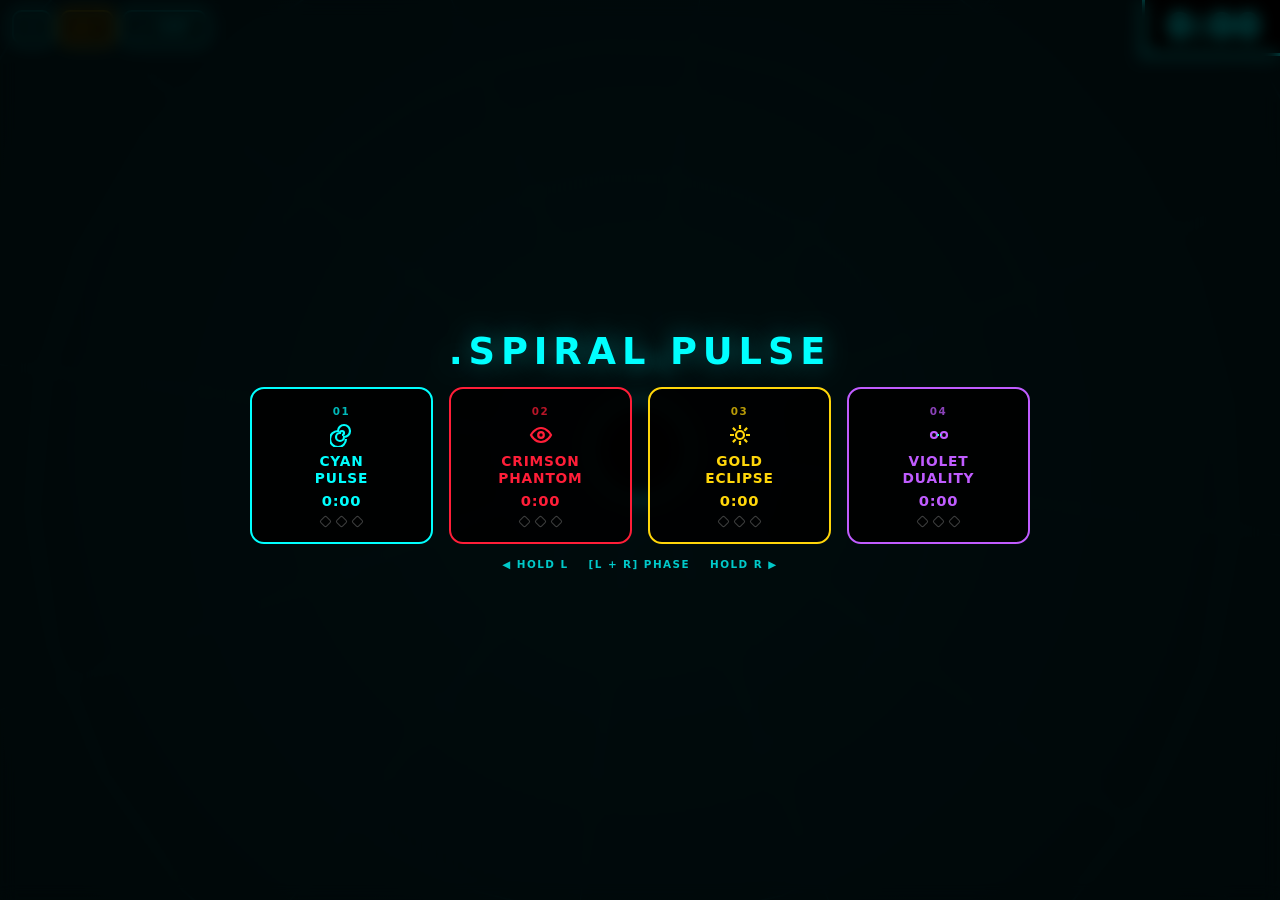
==== index.html @ 5a99f7fd "Rename spiral_pulse.html to index.html" ====
<!DOCTYPE html>
<html lang="ru">
<head>
    <meta charset="UTF-8">
    <meta name="viewport" content="width=device-width, initial-scale=1.0, maximum-scale=1.0, user-scalable=no, viewport-fit=cover">
    <title>.Spiral Pulse</title>
    <style>
        /* =========================================================================
           BASE RESET & STRICT LANDSCAPE VIEWPORT
           ========================================================================= */
        *, *::before, *::after {
            box-sizing: border-box;
            user-select: none;
            -webkit-user-select: none;
            -webkit-touch-callout: none;
            -webkit-tap-highlight-color: transparent;
            touch-action: none;
        }

        :root {
            --neon: #00ffff;
            --neon-dim: rgba(0, 255, 255, 0.28);
            --accent: #00ffff;
            --bg-void: #001417;
            --font-display: 'Orbitron', 'Eurostile', 'Bank Gothic', 'Rajdhani', 'Segoe UI', system-ui, -apple-system, sans-serif;
            --font-ui: 'Inter', 'Segoe UI', system-ui, -apple-system, sans-serif;
        }

        html, body {
            margin: 0;
            padding: 0;
            width: 100%;
            height: 100%;
            overflow: hidden;
            background-color: var(--bg-void);
            font-family: var(--font-ui);
            color: #ffffff;
        }

        /* Full-viewport horizontal container */
        #game-root {
            position: fixed;
            top: 0;
            left: 0;
            width: 100vw;
            height: 100vh;
            overflow: hidden;
            transform-origin: center center;
            background-color: var(--bg-void);
        }

        /* Auto-rotate 90deg clockwise on portrait screens */
        @media screen and (orientation: portrait) {
            #game-root {
                width: 100vh;
                height: 100vw;
                top: 50%;
                left: 50%;
                transform: translate(-50%, -50%) rotate(90deg);
            }
        }

        canvas {
            display: block;
            width: 100%;
            height: 100%;
            cursor: pointer;
        }

        .hidden {
            display: none !important;
        }

        /* =========================================================================
           HUD: TOP-RIGHT ICONIC TIMER, TOP-LEFT MINIMAL CONTROLS & STATUS BADGE
           ========================================================================= */
        #edge-vignette {
            position: absolute;
            inset: 0;
            pointer-events: none;
            z-index: 15;
            opacity: 0;
            transition: opacity 0.28s ease;
            box-shadow:
                inset 0 0 64px var(--neon-dim),
                inset 5px 0 26px rgba(56, 249, 215, 0.24),
                inset -5px 0 26px rgba(255, 30, 86, 0.24);
        }

        #timer-box {
            position: absolute;
            top: 0;
            right: 0;
            background: #000000;
            border-left: 3.5px solid var(--neon);
            border-bottom: 3.5px solid var(--neon);
            padding: 8px 18px 10px 22px;
            font-family: var(--font-display);
            font-weight: 900;
            font-size: clamp(1.25rem, 3.2vw, 2.2rem);
            color: var(--neon);
            letter-spacing: 0.05em;
            line-height: 1;
            z-index: 25;
            pointer-events: none;
            display: flex;
            align-items: center;
            gap: 10px;
            transition: box-shadow 0.35s ease, border-color 0.25s ease, color 0.25s ease;
        }

        #timer-box.glow {
            box-shadow: 0 0 32px var(--neon-dim);
        }

        #top-left-hud {
            position: absolute;
            top: 10px;
            left: 12px;
            z-index: 30;
            display: flex;
            align-items: center;
            gap: 8px;
        }

        .hud-btn {
            background: rgba(0, 0, 0, 0.82);
            border: 2px solid var(--neon);
            color: var(--neon);
            font-family: var(--font-display);
            font-weight: 800;
            font-size: 0.72rem;
            letter-spacing: 0.08em;
            padding: 7px 11px;
            border-radius: 10px;
            cursor: pointer;
            display: inline-flex;
            align-items: center;
            justify-content: center;
            gap: 6px;
            min-height: 34px;
            min-width: 36px;
            transition: transform 0.14s ease, box-shadow 0.2s ease, background-color 0.2s ease;
        }

        .hud-btn:hover {
            box-shadow: 0 0 16px -3px var(--neon);
            background: rgba(255, 255, 255, 0.08);
        }

        .hud-btn:active {
            transform: scale(0.93);
        }

        .coin-badge {
            background: rgba(0, 0, 0, 0.84);
            border: 2px solid #ffd60a;
            color: #ffd60a;
            font-family: var(--font-display);
            font-weight: 900;
            font-size: 0.75rem;
            padding: 6px 11px;
            border-radius: 10px;
            min-height: 34px;
            display: inline-flex;
            align-items: center;
            gap: 6px;
            pointer-events: none;
            letter-spacing: 0.05em;
        }

        .hud-pill {
            background: rgba(0, 0, 0, 0.76);
            border: 1.5px solid var(--neon);
            color: var(--neon);
            font-family: var(--font-display);
            font-weight: 800;
            font-size: 0.66rem;
            padding: 4px 8px;
            border-radius: 8px;
            pointer-events: none;
            letter-spacing: 0.08em;
            opacity: 0.92;
        }

        #dual-pill {
            border-color: #38f9d7;
            color: #38f9d7;
        }

        #status-badge {
            position: absolute;
            top: 12%;
            left: 50%;
            transform: translateX(-50%) scale(0.94);
            font-family: var(--font-display);
            font-weight: 900;
            font-size: clamp(0.9rem, 2.3vw, 1.4rem);
            letter-spacing: 0.26em;
            color: var(--neon);
            text-shadow: 0 0 24px var(--neon);
            z-index: 24;
            pointer-events: none;
            opacity: 0;
            transition: opacity 0.36s ease, transform 0.36s ease;
            white-space: nowrap;
        }

        #status-badge.visible {
            opacity: 0.96;
            transform: translateX(-50%) scale(1.04);
        }

        /* =========================================================================
           OVERLAYS: MENU, SHOP, PAUSE, GAME OVER
           ========================================================================= */
        #overlay {
            position: absolute;
            inset: 0;
            display: flex;
            flex-direction: column;
            align-items: center;
            justify-content: center;
            background: rgba(0, 0, 0, 0.66);
            backdrop-filter: blur(8px);
            -webkit-backdrop-filter: blur(8px);
            z-index: 35;
            padding: 14px 20px;
            transition: opacity 0.26s ease;
        }

        #overlay.fade-out {
            opacity: 0;
            pointer-events: none;
        }

        .game-title {
            font-family: var(--font-display);
            font-weight: 900;
            font-size: clamp(1.35rem, 3.6vw, 2.3rem);
            letter-spacing: 0.16em;
            color: var(--neon);
            text-shadow: 0 0 26px var(--neon-dim);
            margin: 0 0 14px 0;
            text-transform: uppercase;
        }

        /* Strictly 4-card sleek horizontal grid */
        .levels-grid {
            display: grid;
            grid-template-columns: repeat(4, minmax(0, 1fr));
            gap: clamp(8px, 1.5vw, 16px);
            width: 100%;
            max-width: 780px;
        }

        .level-card {
            background: rgba(0, 0, 0, 0.85);
            border: 2px solid var(--card-col);
            color: var(--card-col);
            border-radius: 14px;
            padding: clamp(10px, 1.8vw, 16px) 10px;
            cursor: pointer;
            display: flex;
            flex-direction: column;
            align-items: center;
            justify-content: space-between;
            gap: 6px;
            text-align: center;
            transition: transform 0.2s cubic-bezier(0.22, 1, 0.36, 1), box-shadow 0.22s ease, background-color 0.2s ease;
        }

        .level-card:hover {
            transform: translateY(-4px);
            box-shadow: 0 0 24px -4px var(--card-col);
            background: rgba(255, 255, 255, 0.06);
        }

        .level-card:active {
            transform: scale(0.95);
        }

        .lvl-num {
            font-family: var(--font-display);
            font-size: 0.65rem;
            font-weight: 800;
            letter-spacing: 0.14em;
            opacity: 0.72;
        }

        .lvl-name {
            font-family: var(--font-display);
            font-size: clamp(0.68rem, 1.35vw, 0.86rem);
            font-weight: 900;
            letter-spacing: 0.06em;
            line-height: 1.2;
        }

        .lvl-best {
            font-family: var(--font-display);
            font-size: clamp(0.74rem, 1.4vw, 0.92rem);
            font-weight: 800;
            letter-spacing: 0.05em;
        }

        .medals-row {
            display: flex;
            align-items: center;
            gap: 7px;
            margin-top: 2px;
        }

        .medal {
            width: 9px;
            height: 9px;
            border-radius: 2px;
            transform: rotate(45deg);
            border: 1.5px solid rgba(255, 255, 255, 0.24);
            background: transparent;
        }

        .medal.bronze.earned {
            background: #cd7f32;
            border-color: #f4b77b;
            box-shadow: 0 0 8px #cd7f32;
        }

        .medal.silver.earned {
            background: #d8e2ec;
            border-color: #ffffff;
            box-shadow: 0 0 8px #d8e2ec;
        }

        .medal.gold.earned {
            background: #ffd60a;
            border-color: #fff3a1;
            box-shadow: 0 0 10px #ffd60a;
        }

        .controls-strip {
            display: flex;
            align-items: center;
            justify-content: center;
            gap: 20px;
            margin-top: 14px;
            font-family: var(--font-display);
            font-size: 0.65rem;
            font-weight: 700;
            letter-spacing: 0.14em;
            color: var(--neon);
            opacity: 0.78;
        }

        /* Shop Modal View */
        .shop-panel {
            width: 100%;
            max-width: 560px;
            display: flex;
            flex-direction: column;
            align-items: center;
            gap: 12px;
        }

        .shop-tabs {
            display: flex;
            gap: 10px;
        }

        .shop-tab {
            font-family: var(--font-display);
            font-weight: 800;
            font-size: 0.74rem;
            letter-spacing: 0.12em;
            padding: 7px 18px;
            border-radius: 9px;
            border: 2px solid rgba(255, 255, 255, 0.22);
            background: rgba(0, 0, 0, 0.74);
            color: rgba(255, 255, 255, 0.65);
            cursor: pointer;
            transition: all 0.18s ease;
        }

        .shop-tab.active {
            border-color: var(--neon);
            color: var(--neon);
            box-shadow: 0 0 16px -4px var(--neon);
        }

        .shop-grid {
            display: grid;
            grid-template-columns: repeat(3, minmax(0, 1fr));
            gap: 12px;
            width: 100%;
        }

        .shop-card {
            background: rgba(0, 0, 0, 0.86);
            border: 2px solid rgba(255, 255, 255, 0.2);
            color: var(--neon);
            border-radius: 13px;
            padding: 12px 10px;
            display: flex;
            flex-direction: column;
            align-items: center;
            gap: 6px;
            cursor: pointer;
            transition: transform 0.16s ease, box-shadow 0.2s ease, border-color 0.2s ease;
        }

        .shop-card:hover {
            transform: translateY(-2px);
            border-color: var(--neon);
        }

        .shop-card.owned {
            border-color: var(--neon);
        }

        .shop-card.equipped {
            border-color: var(--neon);
            box-shadow: 0 0 20px -3px var(--neon);
            background: rgba(255, 255, 255, 0.08);
        }

        .shop-card:active {
            transform: scale(0.95);
        }

        .shop-label {
            font-family: var(--font-display);
            font-weight: 900;
            font-size: 0.8rem;
            letter-spacing: 0.08em;
        }

        .shop-sub {
            font-family: var(--font-display);
            font-size: 0.58rem;
            letter-spacing: 0.08em;
            opacity: 0.72;
        }

        .shop-status {
            font-family: var(--font-display);
            font-weight: 800;
            font-size: 0.72rem;
            letter-spacing: 0.06em;
        }

        /* Compact Modal Card (Pause & Game Over) */
        .modal-card {
            background: rgba(0, 0, 0, 0.88);
            border: 2px solid var(--neon);
            border-radius: 16px;
            padding: 18px 28px;
            display: flex;
            flex-direction: column;
            align-items: center;
            gap: 10px;
            min-width: 264px;
            box-shadow: 0 0 36px -8px var(--neon);
        }

        .go-header {
            display: flex;
            align-items: center;
            gap: 8px;
            font-family: var(--font-display);
            font-size: 0.72rem;
            font-weight: 800;
            letter-spacing: 0.12em;
            color: var(--neon);
        }

        .record-tag {
            background: #ffd60a;
            color: #000000;
            font-size: 0.6rem;
            font-weight: 900;
            padding: 2px 7px;
            border-radius: 5px;
            letter-spacing: 0.1em;
        }

        .go-time {
            font-family: var(--font-display);
            font-weight: 900;
            font-size: clamp(2rem, 5vw, 3.1rem);
            color: var(--neon);
            letter-spacing: 0.05em;
            line-height: 1.05;
        }

        .go-stats {
            display: flex;
            align-items: center;
            gap: 16px;
            font-family: var(--font-display);
            font-size: 0.78rem;
            font-weight: 800;
        }

        .btn-row {
            display: flex;
            align-items: center;
            gap: 10px;
            margin-top: 4px;
        }

        .cta-btn {
            background: var(--neon);
            color: #000000;
            border: 2px solid var(--neon);
            border-radius: 10px;
            padding: 9px 24px;
            font-family: var(--font-display);
            font-weight: 900;
            font-size: 0.82rem;
            letter-spacing: 0.12em;
            cursor: pointer;
            box-shadow: 0 0 22px -4px var(--neon);
            transition: transform 0.14s ease, filter 0.2s ease;
        }

        .cta-btn:hover {
            filter: brightness(1.12);
        }

        .cta-btn:active {
            transform: scale(0.94);
        }
    </style>
</head>
<body>
    <div id="game-root">
        <canvas id="gameCanvas"></canvas>
        <div id="edge-vignette"></div>

        <!-- Top-Left Minimal HUD -->
        <div id="top-left-hud">
            <button id="btn-pause" class="hud-btn hidden" aria-label="Pause">
                <svg width="14" height="14" viewBox="0 0 24 24" fill="currentColor">
                    <rect x="6" y="4" width="4" height="16" rx="1"></rect>
                    <rect x="14" y="4" width="4" height="16" rx="1"></rect>
                </svg>
            </button>
            <button id="btn-sound" class="hud-btn" aria-label="Toggle Sound">
                <svg id="icon-sound-on" width="14" height="14" viewBox="0 0 24 24" fill="none" stroke="currentColor" stroke-width="2.4" stroke-linecap="round" stroke-linejoin="round">
                    <polygon points="11 5 6 9 2 9 2 15 6 15 11 19 11 5"></polygon>
                    <path d="M15.54 8.46a5 5 0 0 1 0 7.07"></path>
                    <path d="M19.07 4.93a10 10 0 0 1 0 14.14"></path>
                </svg>
                <svg id="icon-sound-off" class="hidden" width="14" height="14" viewBox="0 0 24 24" fill="none" stroke="currentColor" stroke-width="2.4" stroke-linecap="round" stroke-linejoin="round">
                    <polygon points="11 5 6 9 2 9 2 15 6 15 11 19 11 5"></polygon>
                    <line x1="23" y1="9" x2="17" y2="15"></line>
                    <line x1="17" y1="9" x2="23" y2="15"></line>
                </svg>
            </button>
            <div class="coin-badge">
                <svg width="13" height="13" viewBox="0 0 24 24" fill="none" stroke="#ffd60a" stroke-width="2.6">
                    <polygon points="12 2 21 12 12 22 3 12 12 2"/>
                    <circle cx="12" cy="12" r="2.6" fill="#ffd60a"/>
                </svg>
                <span id="coin-count">0</span>
            </div>
            <button id="btn-shop" class="hud-btn" aria-label="Shop">
                <svg width="13" height="13" viewBox="0 0 24 24" fill="none" stroke="currentColor" stroke-width="2.4">
                    <polygon points="12 2 15.09 8.26 22 9.27 17 14.14 18.18 21.02 12 17.77 5.82 21.02 7 14.14 2 9.27 8.91 8.26 12 2"/>
                </svg>
                <span>SHOP</span>
            </button>
            <span id="size-pill" class="hud-pill hidden">1.00x</span>
            <span id="dual-pill" class="hud-pill hidden">DUAL</span>
        </div>

        <!-- Iconic Top-Right Black-Bordered Timer -->
        <div id="timer-box">
            <span id="timer-val">0:00</span>
        </div>

        <!-- Subtle Smoothly Fading Event Badge -->
        <div id="status-badge">3D HYPER-TUNNEL</div>

        <!-- Overlay: Main Menu / Shop / Pause / Game Over -->
        <div id="overlay">
            <h1 id="main-title" class="game-title">.Spiral Pulse</h1>

            <!-- 1. MAIN MENU (STRICTLY 4 UNIQUE LEVELS) -->
            <div id="menu-view" style="width:100%; display:flex; flex-direction:column; align-items:center;">
                <div class="levels-grid">
                    <!-- 01 · CYAN PULSE -->
                    <div class="level-card" data-level="0" style="--card-col: #00ffff;">
                        <div class="lvl-num">01</div>
                        <svg width="24" height="24" viewBox="0 0 24 24" fill="none" stroke="currentColor" stroke-width="2.2">
                            <path d="M12 12a2 2 0 1 0-2-2 4 4 0 1 0 4 4 6 6 0 1 0-6-6 8 8 0 1 0 8 8"/>
                        </svg>
                        <div class="lvl-name">CYAN<br>PULSE</div>
                        <div class="lvl-best" id="best-0">0:00</div>
                        <div class="medals-row">
                            <span class="medal bronze" id="m-0-b"></span>
                            <span class="medal silver" id="m-0-s"></span>
                            <span class="medal gold" id="m-0-g"></span>
                        </div>
                    </div>

                    <!-- 02 · CRIMSON PHANTOM -->
                    <div class="level-card" data-level="1" style="--card-col: #ff1e38;">
                        <div class="lvl-num">02</div>
                        <svg width="24" height="24" viewBox="0 0 24 24" fill="none" stroke="currentColor" stroke-width="2.2">
                            <path d="M2 12s3.5-7 10-7 10 7 10 7-3.5 7-10 7-10-7-10-7Z"/>
                            <circle cx="12" cy="12" r="2.8"/>
                        </svg>
                        <div class="lvl-name">CRIMSON<br>PHANTOM</div>
                        <div class="lvl-best" id="best-1">0:00</div>
                        <div class="medals-row">
                            <span class="medal bronze" id="m-1-b"></span>
                            <span class="medal silver" id="m-1-s"></span>
                            <span class="medal gold" id="m-1-g"></span>
                        </div>
                    </div>

                    <!-- 03 · GOLD ECLIPSE -->
                    <div class="level-card" data-level="2" style="--card-col: #ffd60a;">
                        <div class="lvl-num">03</div>
                        <svg width="24" height="24" viewBox="0 0 24 24" fill="none" stroke="currentColor" stroke-width="2.2">
                            <circle cx="12" cy="12" r="4"/>
                            <path d="M12 2v4M12 18v4M2 12h4M18 12h4M4.9 4.9l2.8 2.8M16.3 16.3l2.8 2.8M19.1 4.9l-2.8 2.8M7.7 16.3l-2.8 2.8"/>
                        </svg>
                        <div class="lvl-name">GOLD<br>ECLIPSE</div>
                        <div class="lvl-best" id="best-2">0:00</div>
                        <div class="medals-row">
                            <span class="medal bronze" id="m-2-b"></span>
                            <span class="medal silver" id="m-2-s"></span>
                            <span class="medal gold" id="m-2-g"></span>
                        </div>
                    </div>

                    <!-- 04 · VIOLET DUALITY -->
                    <div class="level-card" data-level="3" style="--card-col: #c05cff;">
                        <div class="lvl-num">04</div>
                        <svg width="24" height="24" viewBox="0 0 24 24" fill="none" stroke="currentColor" stroke-width="2.2">
                            <circle cx="7" cy="12" r="3"/>
                            <circle cx="17" cy="12" r="3"/>
                            <line x1="10" y1="12" x2="14" y2="12" stroke="#38f9d7" stroke-dasharray="2 1"/>
                        </svg>
                        <div class="lvl-name">VIOLET<br>DUALITY</div>
                        <div class="lvl-best" id="best-3">0:00</div>
                        <div class="medals-row">
                            <span class="medal bronze" id="m-3-b"></span>
                            <span class="medal silver" id="m-3-s"></span>
                            <span class="medal gold" id="m-3-g"></span>
                        </div>
                    </div>
                </div>

                <div class="controls-strip">
                    <span>◀ HOLD L</span>
                    <span>[L + R] PHASE</span>
                    <span>HOLD R ▶</span>
                </div>
            </div>

            <!-- 2. SHOP MODAL (SKINS & PERKS) -->
            <div id="shop-view" class="shop-panel hidden">
                <div class="shop-tabs">
                    <button id="tab-skins" class="shop-tab active">SKINS</button>
                    <button id="tab-perks" class="shop-tab">PERKS</button>
                </div>

                <div id="shop-skins-grid" class="shop-grid">
                    <div class="shop-card" data-skin="M">
                        <svg width="36" height="36" viewBox="-16 -16 32 32" fill="none" stroke="currentColor" stroke-width="2.7" stroke-linejoin="miter">
                            <path d="M -10 10 L -7 -10 L 0 -2 L 7 -10 L 10 10"/>
                        </svg>
                        <div class="shop-label">M</div>
                        <div id="skin-status-M" class="shop-status">ACTIVE</div>
                    </div>
                    <div class="shop-card" data-skin="A">
                        <svg width="36" height="36" viewBox="-16 -16 32 32" fill="none" stroke="currentColor" stroke-width="2.7" stroke-linejoin="miter">
                            <path d="M -10 10 L 0 -11 L 10 10 M -6 3 L 6 3"/>
                        </svg>
                        <div class="shop-label">A</div>
                        <div id="skin-status-A" class="shop-status">15 ◈</div>
                    </div>
                    <div class="shop-card" data-skin="X">
                        <svg width="36" height="36" viewBox="-16 -16 32 32" fill="none" stroke="currentColor" stroke-width="2.7" stroke-linejoin="miter">
                            <path d="M -9 -10 L 9 10 M 9 -10 L -9 10"/>
                        </svg>
                        <div class="shop-label">X</div>
                        <div id="skin-status-X" class="shop-status">30 ◈</div>
                    </div>
                </div>

                <div id="shop-perks-grid" class="shop-grid hidden">
                    <div class="shop-card" data-perk="MAGNET">
                        <svg width="30" height="30" viewBox="0 0 24 24" fill="none" stroke="currentColor" stroke-width="2.2">
                            <path d="M6 4v7a6 6 0 0 0 12 0V4"/>
                            <line x1="6" y1="8" x2="10" y2="8"/>
                            <line x1="14" y1="8" x2="18" y2="8"/>
                        </svg>
                        <div class="shop-label">MAGNET</div>
                        <div class="shop-sub">PULL COINS</div>
                        <div id="perk-status-MAGNET" class="shop-status">20 ◈</div>
                    </div>
                    <div class="shop-card" data-perk="PHASE_PLUS">
                        <svg width="30" height="30" viewBox="0 0 24 24" fill="none" stroke="currentColor" stroke-width="2.2">
                            <circle cx="12" cy="12" r="8"/>
                            <path d="M12 8v8M8 12h8"/>
                        </svg>
                        <div class="shop-label">PHASE+</div>
                        <div class="shop-sub">4.0s SHIELD</div>
                        <div id="perk-status-PHASE_PLUS" class="shop-status">25 ◈</div>
                    </div>
                    <div class="shop-card" data-perk="STABILIZER">
                        <svg width="30" height="30" viewBox="0 0 24 24" fill="none" stroke="currentColor" stroke-width="2.2">
                            <polygon points="12 3 21 12 12 21 3 12 12 3"/>
                            <circle cx="12" cy="12" r="3"/>
                        </svg>
                        <div class="shop-label">STABILIZER</div>
                        <div class="shop-sub">MAX 1.55x</div>
                        <div id="perk-status-STABILIZER" class="shop-status">35 ◈</div>
                    </div>
                </div>

                <button id="btn-shop-back" class="hud-btn" style="padding: 8px 24px;">BACK</button>
            </div>

            <!-- 3. PAUSE MODAL -->
            <div id="pause-view" class="modal-card hidden">
                <div class="go-header">PAUSED</div>
                <div class="btn-row">
                    <button id="btn-resume" class="cta-btn">RESUME</button>
                    <button id="btn-pause-retry" class="hud-btn">RETRY</button>
                    <button id="btn-pause-menu" class="hud-btn">MENU</button>
                </div>
            </div>

            <!-- 4. GAME OVER MODAL -->
            <div id="gameover-view" class="modal-card hidden">
                <div class="go-header">
                    <span id="go-level-name">01 · CYAN PULSE</span>
                    <span id="go-record-badge" class="record-tag hidden">NEW BEST</span>
                </div>
                <div id="go-time" class="go-time">0:00</div>
                <div class="go-stats">
                    <span style="color:#ffd60a;">+<span id="go-coins">0</span> ◈</span>
                    <span id="go-medal-label" class="hidden">★ BRONZE</span>
                </div>
                <div class="btn-row">
                    <button id="btn-retry" class="cta-btn">RETRY</button>
                    <button id="btn-go-menu" class="hud-btn">MENU</button>
                </div>
            </div>
        </div>
    </div>

    <script>
        /**
         * .SPIRAL PULSE — Final Self-Contained 2.5D/3D Arcade Engine
         * Zero external dependencies | Pure HTML5 Canvas + Procedural Web Audio API
         * - Strictly landscape (auto-rotates 90deg on portrait screens with remapped multi-touch)
         * - Strictly 4 unique levels: Cyan Pulse, Crimson Phantom, Gold Eclipse, Violet Duality
         * - NO Slow-Mo: replaced with epic 20:00–30:00 "3D HYPER-TUNNEL" dive + energetic musical drop
         * - Level 4 completely reworked: Dual Character Split (180° synced pair + energy tether +
         *   100% centrally symmetric obstacle adaptation + tactical clone survival & auto re-split)
         * - Contact physics (elastic side micro-bounce, wall vibration, ricocheting sparks) +
         *   18-shard rigid-body shatter with core & wall ricochets on clone loss or death
         */

        'use strict';

        // =========================================================================
        // DOM REFERENCES
        // =========================================================================
        const canvas = document.getElementById('gameCanvas');
        const ctx = canvas.getContext('2d', { alpha: false });
        const edgeVignette = document.getElementById('edge-vignette');
        const timerBox = document.getElementById('timer-box');
        const timerVal = document.getElementById('timer-val');
        const statusBadge = document.getElementById('status-badge');
        const overlay = document.getElementById('overlay');
        const mainTitle = document.getElementById('main-title');
        const menuView = document.getElementById('menu-view');
        const shopView = document.getElementById('shop-view');
        const pauseView = document.getElementById('pause-view');
        const gameoverView = document.getElementById('gameover-view');

        const btnPause = document.getElementById('btn-pause');
        const btnSound = document.getElementById('btn-sound');
        const iconSoundOn = document.getElementById('icon-sound-on');
        const iconSoundOff = document.getElementById('icon-sound-off');
        const btnShop = document.getElementById('btn-shop');
        const btnShopBack = document.getElementById('btn-shop-back');
        const tabSkins = document.getElementById('tab-skins');
        const tabPerks = document.getElementById('tab-perks');
        const shopSkinsGrid = document.getElementById('shop-skins-grid');
        const shopPerksGrid = document.getElementById('shop-perks-grid');
        const btnResume = document.getElementById('btn-resume');
        const btnPauseRetry = document.getElementById('btn-pause-retry');
        const btnPauseMenu = document.getElementById('btn-pause-menu');
        const btnRetry = document.getElementById('btn-retry');
        const btnGoMenu = document.getElementById('btn-go-menu');

        const coinCountEl = document.getElementById('coin-count');
        const sizePill = document.getElementById('size-pill');
        const dualPill = document.getElementById('dual-pill');
        const goLevelName = document.getElementById('go-level-name');
        const goRecordBadge = document.getElementById('go-record-badge');
        const goTime = document.getElementById('go-time');
        const goCoins = document.getElementById('go-coins');
        const goMedalLabel = document.getElementById('go-medal-label');

        const TWO_PI = Math.PI * 2;
        const MEDAL_TIMES = { bronze: 15, silver: 30, gold: 45 };

        // =========================================================================
        // STRICTLY 4 UNIQUE LEVELS
        // =========================================================================
        const LEVELS = [
            {
                id: 0,
                code: '01 · CYAN PULSE',
                bgRGB: [0, 34, 38],       // #002226
                bgDarkRGB: [0, 16, 18],
                fgRGB: [0, 255, 255],     // #00ffff
                accentRGB: [120, 255, 255],
                baseSpeed: 126,
                bpm: 128,
                rotSpeed: 0.31,
                tiltAmp: 0.026,
                style3D: 'tunnel_dive',
                patterns: ['snail_stair', 'trefoil_gate', 'anvil_arc', 'wide_gate'],
                hyperPatterns: ['hyper_corridor', 'hyper_snail', 'hyper_trefoil']
            },
            {
                id: 1,
                code: '02 · CRIMSON PHANTOM',
                bgRGB: [34, 2, 5],        // #220205
                bgDarkRGB: [17, 1, 3],
                fgRGB: [255, 30, 56],     // #ff1e38
                accentRGB: [255, 130, 145],
                baseSpeed: 132,
                bpm: 134,
                rotSpeed: -0.36,
                tiltAmp: 0.032,
                style3D: 'cinematic_bank',
                patterns: ['radar_wedges', 'phantom_gate', 'split_arch', 'phantom_stair'],
                hyperPatterns: ['hyper_phantom_corridor', 'hyper_corridor', 'hyper_split_run']
            },
            {
                id: 2,
                code: '03 · GOLD ECLIPSE',
                bgRGB: [28, 22, 0],       // #1c1600
                bgDarkRGB: [14, 11, 0],
                fgRGB: [255, 214, 10],    // #ffd60a
                accentRGB: [255, 242, 140],
                baseSpeed: 136,
                bpm: 138,
                rotSpeed: 0.40,
                tiltAmp: 0.035,
                style3D: 'iso_orbital',
                patterns: ['gear_sector', 'trefoil_gate', 'anvil_arc', 'wide_gate'],
                hyperPatterns: ['hyper_gear_corridor', 'hyper_corridor', 'hyper_trefoil']
            },
            {
                id: 3,
                code: '04 · VIOLET DUALITY',
                bgRGB: [20, 4, 36],       // #140424
                bgDarkRGB: [10, 2, 20],
                fgRGB: [192, 92, 255],    // #c05cff
                accentRGB: [56, 249, 215],// #38f9d7
                baseSpeed: 134,
                bpm: 142,
                rotSpeed: 0.44,
                tiltAmp: 0.036,
                style3D: 'dual_wave',
                // 100% centrally symmetric (180°-mirrored) patterns for guaranteed fair dual play
                patterns: ['dual_breathing', 'dual_spiral', 'dual_corridor', 'dual_anvil'],
                hyperPatterns: ['hyper_dual_slalom', 'hyper_dual_breathing', 'hyper_dual_spiral']
            }
        ];

        const SKINS = {
            M: { id: 'M', cost: 0 },
            A: { id: 'A', cost: 15 },
            X: { id: 'X', cost: 30 }
        };

        const PERKS = {
            MAGNET: { id: 'MAGNET', cost: 20 },
            PHASE_PLUS: { id: 'PHASE_PLUS', cost: 25 },
            STABILIZER: { id: 'STABILIZER', cost: 35 }
        };

        // =========================================================================
        // GLOBAL GAME STATE
        // =========================================================================
        const state = {
            mode: 'MENU', // 'MENU' | 'PLAYING' | 'PAUSED' | 'DYING' | 'GAMEOVER'
            levelIndex: 0,
            elapsed: 0,
            lastTime: 0,
            speedMult: 1.0,
            gameOverGuardTimer: 0,

            // Persisted meta
            bestTimes: [0, 0, 0, 0],
            coins: 0,
            runCoins: 0,
            unlockedSkins: ['M'],
            equippedSkin: 'M',
            ownedPerks: [],
            soundEnabled: true,

            // Viewport & logical polar geometry
            width: 800,
            height: 450,
            centerRadius: 24,
            orbitRadius: 36,
            spawnRadius: 720,

            // Player physics & irreversible growth
            playerAngle: -Math.PI / 2,
            playerAngVel: 0,
            playerRadOffset: 0,
            playerRadVel: 0,
            playerScale: 1.0,
            basePlayerHeight: 11.5,
            basePlayerHalfArc: 0.130,

            // Level 4 Dual Character Split State
            splitState: 'NONE', // 'NONE' | 'SOLO_WARMUP' | 'DUAL' | 'SOLO_RECOVERY'
            splitAnim: 0,       // 0 -> 1 smooth orbital separation into 180° opposite pair
            resplitTimer: 0,    // counts down 9.0s in SOLO_RECOVERY before auto re-split
            splitInvulnTimer: 0,// brief invulnerability on split / clone loss

            // Phase Shield (Hold Left + Right)
            phaseActive: false,
            phaseCharge: 3.0,
            phaseMax: 3.0,
            phaseHeldTotal: 0,
            phaseCooldownLock: false,

            // Timers & feedback
            nearMissCooldown: 0,
            scrapeSfxTimer: 0,
            badgeTimer: 0,
            badgeActive3D: false,

            // 3D HYPER-TUNNEL EVENT (20:00 – 30:00) & OVERDRIVE (30:00+)
            isHyperTunnel: false,
            hyperBlend: 0,
            overdriveFlash: 0,
            chromaFlash: 0,

            // Real-time 3D Projection state
            depth3D: 0,
            camPitch: 0,
            camRoll: 0,
            fov3D: 680,

            // Camera & smooth spring recoil
            worldAngle: 0,
            worldRotVel: 0,
            worldRotTarget: 0,
            rotSwitchTimer: 5.5,
            camZoom: 1.0,
            camTilt: 0,
            camRecoilX: 0,
            camRecoilY: 0,
            camRecoilVx: 0,
            camRecoilVy: 0,
            beatPulse: 0,
            tunnelPhase: 0,
            harmonicPhase: 0,

            // Hit-stop, shatter shards & visual FX
            hitStopTimer: 0,
            deathTimer: 0,
            impactFlashes: [],
            shards: [],
            warpStreaks: [],
            corePulses: [],

            // Level entities
            walls: [],
            lasers: [],
            laserTimer: 2.6,
            collectibles: [],
            sparks: [],
            popups: []
        };

        // Pre-populate 3D radial warp streaks for the 20:00–30:00 Hyper-Tunnel
        function initWarpStreaks() {
            state.warpStreaks = [];
            for (let i = 0; i < 44; i++) {
                state.warpStreaks.push({
                    angle: Math.random() * TWO_PI,
                    radius: 80 + Math.random() * 440,
                    z: -560 + Math.random() * 680,
                    speed: 520 + Math.random() * 460,
                    len: 48 + Math.random() * 72
                });
            }
        }
        initWarpStreaks();

        // =========================================================================
        // PERSISTENCE (localStorage) & HAPTICS
        // =========================================================================
        function loadProgress() {
            try {
                const b = JSON.parse(localStorage.getItem('sp_v4_bests'));
                if (Array.isArray(b) && b.length === 4) state.bestTimes = b;
                const c = parseInt(localStorage.getItem('sp_v4_coins'), 10);
                if (!isNaN(c)) state.coins = c;
                const s = JSON.parse(localStorage.getItem('sp_v4_skins'));
                if (Array.isArray(s) && s.length > 0) state.unlockedSkins = s;
                const eq = localStorage.getItem('sp_v4_equipped');
                if (eq && SKINS[eq]) state.equippedSkin = eq;
                const p = JSON.parse(localStorage.getItem('sp_v4_perks'));
                if (Array.isArray(p)) state.ownedPerks = p;
            } catch (e) {}
        }

        function saveProgress() {
            try {
                localStorage.setItem('sp_v4_bests', JSON.stringify(state.bestTimes));
                localStorage.setItem('sp_v4_coins', String(state.coins));
                localStorage.setItem('sp_v4_skins', JSON.stringify(state.unlockedSkins));
                localStorage.setItem('sp_v4_equipped', state.equippedSkin);
                localStorage.setItem('sp_v4_perks', JSON.stringify(state.ownedPerks));
            } catch (e) {}
        }

        function hasPerk(id) {
            return state.ownedPerks.includes(id);
        }

        function vibrate(pattern) {
            try {
                if (navigator && typeof navigator.vibrate === 'function') {
                    navigator.vibrate(pattern);
                }
            } catch (e) {}
        }

        // =========================================================================
        // MATH, COLOR & 3D PERSPECTIVE PROJECTION ENGINE
        // =========================================================================
        function clamp(v, lo, hi) {
            return v < lo ? lo : (v > hi ? hi : v);
        }

        function lerp(a, b, t) {
            return a + (b - a) * clamp(t, 0, 1);
        }

        function damp(current, target, lambda, dt) {
            return current + (target - current) * (1 - Math.exp(-lambda * dt));
        }

        function smoothstep(t) {
            const x = clamp(t, 0, 1);
            return x * x * (3 - 2 * x);
        }

        function normAngle(a) {
            a %= TWO_PI;
            return a < 0 ? a + TWO_PI : a;
        }

        function angleDiff(from, to) {
            let d = normAngle(to - from);
            if (d > Math.PI) d -= TWO_PI;
            return d;
        }

        function isAngleInArc(angle, start, end) {
            const a = normAngle(angle);
            const s = normAngle(start);
            const e = normAngle(end);
            if (Math.abs(end - start) >= TWO_PI - 0.001) return true;
            if (s <= e) return a >= s && a <= e;
            return a >= s || a <= e;
        }

        function formatTime(sec) {
            const s = Math.floor(sec);
            const cs = Math.floor((sec - s) * 100);
            return `${s}:${cs < 10 ? '0' : ''}${cs}`;
        }

        function rgbStr(arr, mult = 1, alpha = 1) {
            const r = clamp(Math.round(arr[0] * mult), 0, 255);
            const g = clamp(Math.round(arr[1] * mult), 0, 255);
            const b = clamp(Math.round(arr[2] * mult), 0, 255);
            return alpha < 1 ? `rgba(${r},${g},${b},${alpha})` : `rgb(${r},${g},${b})`;
        }

        function applyLevelTheme(lvlIdx) {
            const lvl = LEVELS[lvlIdx];
            document.documentElement.style.setProperty('--neon', rgbStr(lvl.fgRGB));
            document.documentElement.style.setProperty('--neon-dim', rgbStr(lvl.fgRGB, 1, 0.36));
            document.documentElement.style.setProperty('--accent', rgbStr(lvl.accentRGB));
            document.documentElement.style.setProperty('--bg-void', rgbStr(lvl.bgDarkRGB));
        }

        // Cached per-frame 3D trig values for fast 60fps perspective projection
        const cam3D = {
            cx: 400, cy: 225,
            cosY: 1, sinY: 0,
            cosP: 1, sinP: 0,
            cosR: 1, sinR: 0,
            zoom: 1, fov: 680,
            rx: 0, ry: 0
        };

        function updateCam3DMatrices() {
            const yaw = state.worldAngle + state.camTilt;
            cam3D.cx = state.width * 0.5;
            cam3D.cy = state.height * 0.5;
            cam3D.cosY = Math.cos(yaw);
            cam3D.sinY = Math.sin(yaw);
            cam3D.cosP = Math.cos(state.camPitch);
            cam3D.sinP = Math.sin(state.camPitch);
            cam3D.cosR = Math.cos(state.camRoll);
            cam3D.sinR = Math.sin(state.camRoll);
            cam3D.zoom = state.camZoom;
            cam3D.fov = state.fov3D;
            cam3D.rx = state.camRecoilX;
            cam3D.ry = state.camRecoilY;
        }

        /**
         * True 3D perspective projection from logical arena space (x, y, z) to 2D Canvas pixels.
         * z > 0 extrudes monolith walls vertically toward the viewer; z < 0 recedes into the tunnel.
         */
        function proj3D(x, y, z) {
            const rx = x * cam3D.cosY - y * cam3D.sinY;
            const ry = x * cam3D.sinY + y * cam3D.cosY;
            const x1 = rx * cam3D.cosR + z * cam3D.sinR;
            const z1 = -rx * cam3D.sinR + z * cam3D.cosR;
            const y2 = ry * cam3D.cosP - z1 * cam3D.sinP;
            const z2 = ry * cam3D.sinP + z1 * cam3D.cosP;
            const denom = Math.max(135, cam3D.fov - z2);
            const scale = (cam3D.fov / denom) * cam3D.zoom;
            return {
                x: cam3D.cx + x1 * scale + cam3D.rx,
                y: cam3D.cy + y2 * scale + cam3D.ry,
                z: z2,
                s: scale
            };
        }

        // =========================================================================
        // UI UPDATES & OVERLAY CONTROL
        // =========================================================================
        function showBadge(text, duration = 2.0) {
            statusBadge.textContent = text;
            statusBadge.classList.add('visible');
            state.badgeTimer = duration;
        }

        function updateMetaUI() {
            coinCountEl.textContent = state.coins;
            for (let i = 0; i < 4; i++) {
                const best = state.bestTimes[i] || 0;
                const el = document.getElementById(`best-${i}`);
                if (el) el.textContent = formatTime(best);
                document.getElementById(`m-${i}-b`).classList.toggle('earned', best >= MEDAL_TIMES.bronze);
                document.getElementById(`m-${i}-s`).classList.toggle('earned', best >= MEDAL_TIMES.silver);
                document.getElementById(`m-${i}-g`).classList.toggle('earned', best >= MEDAL_TIMES.gold);
            }

            Object.keys(SKINS).forEach((id) => {
                const card = document.querySelector(`.shop-card[data-skin="${id}"]`);
                const statusEl = document.getElementById(`skin-status-${id}`);
                const unlocked = state.unlockedSkins.includes(id);
                const equipped = state.equippedSkin === id;
                card.classList.toggle('owned', unlocked);
                card.classList.toggle('equipped', equipped);
                if (equipped) {
                    statusEl.textContent = 'ACTIVE';
                    statusEl.style.color = 'var(--neon)';
                } else if (unlocked) {
                    statusEl.textContent = 'EQUIP';
                    statusEl.style.color = '#ffffff';
                } else {
                    statusEl.textContent = `${SKINS[id].cost} ◈`;
                    statusEl.style.color = '#ffd60a';
                }
            });

            Object.keys(PERKS).forEach((id) => {
                const card = document.querySelector(`.shop-card[data-perk="${id}"]`);
                const statusEl = document.getElementById(`perk-status-${id}`);
                const owned = hasPerk(id);
                card.classList.toggle('owned', owned);
                card.classList.toggle('equipped', owned);
                if (owned) {
                    statusEl.textContent = 'OWNED';
                    statusEl.style.color = 'var(--neon)';
                } else {
                    statusEl.textContent = `${PERKS[id].cost} ◈`;
                    statusEl.style.color = '#ffd60a';
                }
            });
        }

        function showOverlay(viewName) {
            overlay.classList.remove('fade-out');
            menuView.classList.add('hidden');
            shopView.classList.add('hidden');
            pauseView.classList.add('hidden');
            gameoverView.classList.add('hidden');
            mainTitle.classList.add('hidden');

            if (viewName === 'MENU') {
                mainTitle.classList.remove('hidden');
                menuView.classList.remove('hidden');
            } else if (viewName === 'SHOP') {
                mainTitle.classList.remove('hidden');
                shopView.classList.remove('hidden');
            } else if (viewName === 'PAUSE') {
                pauseView.classList.remove('hidden');
            } else if (viewName === 'GAMEOVER') {
                gameoverView.classList.remove('hidden');
            }
        }

        function hideOverlay() {
            overlay.classList.add('fade-out');
        }

        // =========================================================================
        // RESPONSIVE LANDSCAPE CANVAS RESIZE
        // =========================================================================
        function resizeCanvas() {
            const isPortrait = window.innerHeight > window.innerWidth;
            const w = isPortrait ? window.innerHeight : window.innerWidth;
            const h = isPortrait ? window.innerWidth : window.innerHeight;
            const dpr = Math.min(window.devicePixelRatio || 1, 2);

            canvas.width = Math.max(1, Math.floor(w * dpr));
            canvas.height = Math.max(1, Math.floor(h * dpr));
            ctx.setTransform(dpr, 0, 0, dpr, 0, 0);

            state.width = w;
            state.height = h;
            const minDim = Math.min(w, h);
            state.centerRadius = Math.max(22, minDim * 0.056);
            state.orbitRadius = state.centerRadius + Math.max(12, minDim * 0.029);
            state.basePlayerHeight = Math.max(10.5, minDim * 0.025);
            state.spawnRadius = Math.hypot(w * 0.5, h * 0.5) + 150;
            state.fov3D = Math.max(580, minDim * 1.48);
        }

        window.addEventListener('resize', resizeCanvas);
        window.addEventListener('orientationchange', () => setTimeout(resizeCanvas, 90));
        resizeCanvas();

        // =========================================================================
        // PROCEDURAL WEB AUDIO ENGINE (4 TRACKS + HYPER-TUNNEL MUSICAL DROP + SFX)
        // =========================================================================
        class SoundEngine {
            constructor() {
                this.ctx = null;
                this.master = null;
                this.noiseBuf = null;
                this.phaseOsc = null;
                this.phaseGain = null;
                this.step = 0;
                this.timer = 0;
            }

            init() {
                try {
                    if (!this.ctx) {
                        const AC = window.AudioContext || window.webkitAudioContext;
                        if (!AC) return;
                        this.ctx = new AC();
                        this.master = this.ctx.createGain();
                        this.master.gain.value = 0.85;
                        this.master.connect(this.ctx.destination);

                        const sz = Math.floor(this.ctx.sampleRate * 0.35);
                        this.noiseBuf = this.ctx.createBuffer(1, sz, this.ctx.sampleRate);
                        const d = this.noiseBuf.getChannelData(0);
                        for (let i = 0; i < sz; i++) d[i] = Math.random() * 2 - 1;

                        // Smooth harmonic phase hum
                        this.phaseOsc = this.ctx.createOscillator();
                        this.phaseGain = this.ctx.createGain();
                        this.phaseOsc.type = 'triangle';
                        this.phaseOsc.frequency.value = 155;
                        this.phaseGain.gain.value = 0.0;
                        this.phaseOsc.connect(this.phaseGain);
                        this.phaseGain.connect(this.master);
                        this.phaseOsc.start();
                    }
                    if (this.ctx.state === 'suspended') this.ctx.resume();
                } catch (e) {}
            }

            updatePhaseHum(active, scale) {
                if (!this.ctx || !this.phaseGain || !this.phaseOsc) return;
                const now = this.ctx.currentTime;
                const vol = active && state.soundEnabled && state.mode === 'PLAYING' ? 0.085 : 0.0;
                this.phaseGain.gain.setTargetAtTime(vol, now, 0.05);
                this.phaseOsc.frequency.setTargetAtTime(150 + (scale - 1.0) * 120, now, 0.06);
            }

            osc(freq, type, dur, vol, slide = null) {
                if (!state.soundEnabled || !this.ctx) return;
                const now = this.ctx.currentTime;
                const o = this.ctx.createOscillator();
                const g = this.ctx.createGain();
                o.type = type;
                o.frequency.setValueAtTime(Math.max(24, freq), now);
                if (slide !== null) o.frequency.exponentialRampToValueAtTime(Math.max(20, slide), now + dur);
                g.gain.setValueAtTime(vol, now);
                g.gain.exponentialRampToValueAtTime(0.0008, now + dur);
                o.connect(g);
                g.connect(this.master);
                o.start(now);
                o.stop(now + dur + 0.015);
            }

            noise(dur, vol, fType, fFreq) {
                if (!state.soundEnabled || !this.ctx || !this.noiseBuf) return;
                const now = this.ctx.currentTime;
                const src = this.ctx.createBufferSource();
                src.buffer = this.noiseBuf;
                const flt = this.ctx.createBiquadFilter();
                flt.type = fType;
                flt.frequency.setValueAtTime(fFreq, now);
                const g = this.ctx.createGain();
                g.gain.setValueAtTime(vol, now);
                g.gain.exponentialRampToValueAtTime(0.0008, now + dur);
                src.connect(flt);
                flt.connect(g);
                g.connect(this.master);
                src.start(now);
                src.stop(now + dur + 0.015);
            }

            update(dt, lvl, playing, hyperBlend) {
                this.updatePhaseHum(state.phaseActive, state.playerScale);
                if (!playing || !state.soundEnabled || !this.ctx) return;

                // Subtle energetic tempo lift during Hyper-Tunnel drop & Overdrive (never slowed!)
                const overdriveTempo = state.elapsed >= 30.0 ? 1.04 : 1.0;
                const effBpm = lvl.bpm * overdriveTempo * (1 + hyperBlend * 0.055);
                const stepInt = (60 / effBpm) / 4;
                this.timer += dt;
                if (this.timer >= stepInt) {
                    this.timer -= stepInt;
                    this.triggerStep(this.step % 16, lvl.id, hyperBlend);
                    this.step++;
                }
            }

            triggerStep(s, id, hyper) {
                const kicks = [
                    [1,0,0,0, 1,0,0,0, 1,0,0,0, 1,0,0,0], // 01 Cyan
                    [1,0,0,0, 1,0,0,1, 1,0,0,0, 1,0,1,0], // 02 Crimson
                    [1,0,0,1, 0,0,1,0, 1,0,0,1, 0,0,1,0], // 03 Gold
                    [1,0,0,0, 1,0,1,0, 1,0,0,0, 1,0,0,1]  // 04 Violet
                ];

                // Four-on-the-floor punchy kick during Hyper-Tunnel drop
                const isKick = kicks[id][s] || (hyper > 0.35 && s % 4 === 0);
                if (isKick) {
                    this.osc(136 + hyper * 24, 'sine', 0.16, 0.25 + hyper * 0.05, 34);
                    state.beatPulse = Math.max(state.beatPulse, 1.0);
                }

                // Crisp snare / clap
                if (s === 4 || s === 12) {
                    this.noise(0.11, 0.11 + hyper * 0.04, 'bandpass', 1950 + hyper * 450);
                    this.osc(215, 'triangle', 0.075, 0.085, 92);
                    state.beatPulse = Math.max(state.beatPulse, 0.55);
                }

                // Driving hi-hats (16th-note lift in Hyper-Tunnel)
                if (s % 2 === 1 || hyper > 0.35) {
                    const hatVol = s % 4 === 2 ? 0.055 : (s % 2 === 1 ? 0.036 : 0.022);
                    this.noise(0.030, hatVol * (1 + hyper * 0.5), 'highpass', 7600);
                }

                const basses = [
                    [110, 0, 110, 130.8, 146.8, 0, 130.8, 98],      // A minor
                    [82.4, 82.4, 0, 98, 110, 0, 92.5, 82.4],        // E Phrygian
                    [130.8, 0, 146.8, 0, 196, 174.6, 146.8, 130.8], // C Dorian
                    [98, 116.5, 0, 130.8, 146.8, 0, 130.8, 116.5]   // G minor
                ];
                const arps = [
                    [440, 523.2, 659.2, 523.2, 587.3, 440, 392, 440],
                    [329.6, 349.2, 440, 349.2, 493.9, 440, 349.2, 329.6],
                    [523.2, 659.2, 784, 659.2, 880, 784, 659.2, 587.3],
                    [392, 466.2, 587.3, 698.5, 784, 698.5, 587.3, 466.2]
                ];
                const bTypes = ['sawtooth', 'square', 'sawtooth', 'sawtooth'];
                const aTypes = ['triangle', 'sawtooth', 'sine', 'triangle'];

                // Punchy bassline (adds off-beat pump during Hyper-Tunnel)
                if (s % 2 === 0 || (hyper > 0.35 && s % 4 === 2)) {
                    const bf = basses[id][Math.floor(s / 2) % 8] || basses[id][0];
                    if (bf > 0) this.osc(bf, bTypes[id], 0.13, 0.068 + hyper * 0.025);
                }

                // Bright synth arpeggio + octave hyper-lead during 20:00–30:00 drop
                if (s % 2 === 1 || id === 3 || hyper > 0.3) {
                    const af = arps[id][s % 8];
                    this.osc(af, aTypes[id], 0.095, 0.036 + hyper * 0.014);
                    if (hyper > 0.35 && s % 2 === 0) {
                        this.osc(af * 2, 'sine', 0.08, 0.024 * hyper);
                    }
                }
            }

            playCoin() {
                this.osc(760, 'sine', 0.085, 0.13, 1240);
                setTimeout(() => this.osc(1240, 'triangle', 0.105, 0.10, 1620), 42);
            }
            playNearMiss() {
                this.osc(1040, 'sine', 0.07, 0.10, 1580);
            }
            playScrape() {
                this.osc(410, 'triangle', 0.055, 0.075, 250);
                this.noise(0.045, 0.05, 'bandpass', 2800);
            }
            playShardBounce() {
                this.osc(540 + Math.random() * 260, 'sine', 0.042, 0.045, 290);
            }
            playLaserTick() {
                this.osc(1120, 'sine', 0.045, 0.06, 900);
            }
            playLaserFire() {
                this.osc(540, 'sawtooth', 0.25, 0.13, 92);
                this.noise(0.16, 0.075, 'bandpass', 2400);
            }
            playHyperEnter() {
                this.osc(140, 'sawtooth', 0.55, 0.16, 620);
                this.osc(280, 'triangle', 0.50, 0.12, 880);
                this.noise(0.32, 0.08, 'highpass', 1400);
            }
            playOverdrive() {
                this.osc(110, 'sawtooth', 0.42, 0.15, 580);
                this.noise(0.22, 0.07, 'highpass', 2000);
            }
            playDualSplit() {
                this.osc(392, 'sine', 0.18, 0.14, 784);
                setTimeout(() => this.osc(587.3, 'triangle', 0.24, 0.13, 1174.6), 75);
            }
            playCloneShatter() {
                this.osc(240, 'sawtooth', 0.28, 0.22, 48);
                this.noise(0.24, 0.20, 'bandpass', 1900);
            }
            playCrash() {
                this.osc(150, 'sawtooth', 0.42, 0.28, 22);
                this.osc(84, 'square', 0.34, 0.22, 18);
                this.noise(0.36, 0.26, 'lowpass', 1500);
            }
        }
        const audio = new SoundEngine();

        // =========================================================================
        // MULTI-TOUCH & KEYBOARD INPUT (ACCURATE PORTRAIT 90DEG REMAPPING)
        // =========================================================================
        const input = {
            keyLeft: false,
            keyRight: false,
            pointers: new Map() // pointerId -> 'left' | 'right'
        };

        function getVisualSide(clientX, clientY) {
            const isPortrait = window.innerHeight > window.innerWidth;
            if (isPortrait) {
                // Rotated 90deg CW: visual left half = physical top half
                return clientY < window.innerHeight * 0.5 ? 'left' : 'right';
            }
            return clientX < window.innerWidth * 0.5 ? 'left' : 'right';
        }

        function getControls() {
            let left = input.keyLeft;
            let right = input.keyRight;
            for (const side of input.pointers.values()) {
                if (side === 'left') left = true;
                if (side === 'right') right = true;
            }
            return { left, right };
        }

        window.addEventListener('keydown', (e) => {
            if (e.code === 'ArrowLeft' || e.code === 'KeyA') input.keyLeft = true;
            if (e.code === 'ArrowRight' || e.code === 'KeyD') input.keyRight = true;
            if (e.code === 'Escape') {
                if (state.mode === 'PLAYING') pauseGame();
                else if (state.mode === 'PAUSED') resumeGame();
            }
            if ((e.code === 'Space' || e.code === 'Enter') && state.mode === 'GAMEOVER') {
                e.preventDefault();
                startGame(state.levelIndex);
            }
        });

        window.addEventListener('keyup', (e) => {
            if (e.code === 'ArrowLeft' || e.code === 'KeyA') input.keyLeft = false;
            if (e.code === 'ArrowRight' || e.code === 'KeyD') input.keyRight = false;
        });

        canvas.addEventListener('pointerdown', (e) => {
            audio.init();
            if (state.mode !== 'PLAYING') return;
            e.preventDefault();
            try { canvas.setPointerCapture(e.pointerId); } catch (err) {}
            input.pointers.set(e.pointerId, getVisualSide(e.clientX, e.clientY));
        });

        canvas.addEventListener('pointermove', (e) => {
            if (!input.pointers.has(e.pointerId)) return;
            e.preventDefault();
            input.pointers.set(e.pointerId, getVisualSide(e.clientX, e.clientY));
        });

        function releasePointer(e) {
            input.pointers.delete(e.pointerId);
        }
        canvas.addEventListener('pointerup', releasePointer);
        canvas.addEventListener('pointercancel', releasePointer);
        window.addEventListener('blur', () => {
            input.keyLeft = false;
            input.keyRight = false;
            input.pointers.clear();
        });

        // Quick tap anywhere on Game Over backdrop to restart cleanly
        overlay.addEventListener('pointerdown', (e) => {
            if (state.mode === 'GAMEOVER' && state.gameOverGuardTimer <= 0 && e.target === overlay) {
                startGame(state.levelIndex);
            }
        });

        // =========================================================================
        // OBSTACLE SPAWNER (4 UNIQUE LEVELS + 3D HYPER-TUNNEL + 100% SYMMETRIC L4)
        // =========================================================================
        function maybeSpawnCoin(r, gapAngle, force = false) {
            if (force || Math.random() < 0.36) {
                state.collectibles.push({
                    r,
                    angle: normAngle(gapAngle),
                    spin: Math.random() * TWO_PI
                });
            }
        }

        function maybeSpawnSymmetricCoins(r, gapAngle, force = false) {
            if (force || Math.random() < 0.42) {
                const spin = Math.random() * TWO_PI;
                state.collectibles.push({ r, angle: normAngle(gapAngle), spin });
                state.collectibles.push({ r, angle: normAngle(gapAngle + Math.PI), spin });
            }
        }

        function createWall(props) {
            return Object.assign({
                rInner: 300,
                thickness: 24,
                height3D: 28,
                startAngle: 0,
                arcLen: Math.PI,
                behavior: 'normal',
                angular: state.levelIndex === 2,
                alpha: 1.0,
                nearMissed: false,
                recoil: 0,
                recoilVel: 0,
                hitFlash: 0,
                hitSide: 0
            }, props);
        }

        function spawnWave(startR) {
            const lvl = LEVELS[state.levelIndex];
            // Feed Hyper-Tunnel warp corridor waves ahead of 20:00–30:00 so they fill the arena right on the drop
            const inHyperSpawn = state.elapsed >= 17.4 && state.elapsed < 27.8;
            const pool = inHyperSpawn ? lvl.hyperPatterns : lvl.patterns;
            const pattern = pool[Math.floor(Math.random() * pool.length)];

            const baseAngle = Math.random() * TWO_PI;
            const dir = Math.random() < 0.5 ? 1 : -1;
            const prog = clamp(state.elapsed / 75, 0, 1);

            const gapAngle = lerp(1.38, 0.96, prog);
            const spacing = lerp(162, 122, prog);

            // =====================================================================
            // A. 3D HYPER-TUNNEL WARP CORRIDOR PATTERNS (Wider clean gaps + bonus coins)
            // =====================================================================
            if (pattern === 'hyper_corridor') {
                const layers = 3;
                const layerPitch = 78;
                const warpGap = Math.max(1.26, gapAngle * 1.12);
                const arcLen = TWO_PI - warpGap;
                for (let i = 0; i < layers; i++) {
                    const sA = baseAngle + i * 0.62 * dir;
                    state.walls.push(createWall({
                        rInner: startR + i * layerPitch,
                        thickness: 24,
                        height3D: 40 + (i % 2) * 10,
                        startAngle: sA,
                        arcLen
                    }));
                    maybeSpawnCoin(startR + i * layerPitch + 12, sA + arcLen + warpGap * 0.5, i === 1);
                }
                return startR + layers * layerPitch + spacing * 0.72;
            }

            if (pattern === 'hyper_snail') {
                const steps = 4;
                const warpGap = Math.max(1.28, gapAngle * 1.14);
                const stepAngle = (TWO_PI - warpGap) / steps;
                for (let i = 0; i < steps; i++) {
                    state.walls.push(createWall({
                        rInner: startR + i * 22,
                        thickness: 24,
                        height3D: 34 + i * 6,
                        startAngle: baseAngle + dir * i * stepAngle * 0.85,
                        arcLen: stepAngle * 1.08
                    }));
                }
                maybeSpawnCoin(startR + 34, baseAngle + dir * (steps * stepAngle * 0.85 + warpGap * 0.5), true);
                return startR + steps * 22 + spacing * 0.76;
            }

            if (pattern === 'hyper_trefoil') {
                const subGap = Math.max(0.76, gapAngle * 0.66);
                const segArc = (TWO_PI / 3) - subGap;
                for (let l = 0; l < 2; l++) {
                    const shift = l * 0.56 * dir;
                    for (let i = 0; i < 3; i++) {
                        state.walls.push(createWall({
                            rInner: startR + l * 84,
                            thickness: 24,
                            height3D: 38 + l * 10,
                            startAngle: baseAngle + shift + i * (TWO_PI / 3),
                            arcLen: segArc
                        }));
                    }
                    maybeSpawnCoin(startR + l * 84 + 12, baseAngle + shift + segArc + subGap * 0.5, l === 0);
                }
                return startR + 168 + spacing * 0.72;
            }

            if (pattern === 'hyper_phantom_corridor') {
                const layers = 3;
                const layerPitch = 82;
                const warpGap = Math.max(1.28, gapAngle * 1.12);
                const mainArc = TWO_PI - warpGap;
                for (let i = 0; i < layers; i++) {
                    const sA = baseAngle + i * 0.66 * dir;
                    state.walls.push(createWall({
                        rInner: startR + i * layerPitch,
                        thickness: 24,
                        height3D: 42,
                        startAngle: sA,
                        arcLen: mainArc
                    }));
                    state.walls.push(createWall({
                        rInner: startR + i * layerPitch,
                        thickness: 24,
                        height3D: 42,
                        startAngle: sA + mainArc + 0.03,
                        arcLen: warpGap - 0.06,
                        behavior: 'phantom',
                        pulsePhase: 0,
                        nearMissed: true
                    }));
                    maybeSpawnCoin(startR + i * layerPitch + 12, sA + mainArc + warpGap * 0.5, i === 1);
                }
                return startR + layers * layerPitch + spacing * 0.74;
            }

            if (pattern === 'hyper_split_run') {
                const halfArc = (TWO_PI - 0.42) * 0.5;
                for (let l = 0; l < 2; l++) {
                    const sA = baseAngle + l * 0.9 * dir;
                    state.walls.push(createWall({
                        rInner: startR + l * 90,
                        thickness: 24,
                        height3D: 44,
                        startAngle: sA,
                        arcLen: halfArc,
                        behavior: 'split_left',
                        baseStart: sA
                    }));
                    state.walls.push(createWall({
                        rInner: startR + l * 90,
                        thickness: 24,
                        height3D: 44,
                        startAngle: sA + halfArc + 0.21,
                        arcLen: halfArc,
                        behavior: 'split_right',
                        baseStart: sA + halfArc + 0.21
                    }));
                    maybeSpawnCoin(startR + l * 90 + 12, sA + halfArc + 0.10, l === 0);
                }
                return startR + 180 + spacing * 0.75;
            }

            if (pattern === 'hyper_gear_corridor') {
                const subGap = Math.max(0.72, gapAngle * 0.62);
                const segArc = (TWO_PI / 4) - subGap;
                for (let l = 0; l < 2; l++) {
                    const shift = l * 0.42 * dir;
                    for (let i = 0; i < 4; i++) {
                        state.walls.push(createWall({
                            rInner: startR + l * 86,
                            thickness: 24,
                            height3D: 38 + (i % 2) * 12,
                            startAngle: baseAngle + shift + i * (TWO_PI / 4),
                            arcLen: segArc,
                            behavior: 'gear_rot',
                            rotVel: (l % 2 === 0 ? 1 : -1) * dir * 0.22,
                            angular: true
                        }));
                    }
                    maybeSpawnCoin(startR + l * 86 + 12, baseAngle + shift + segArc + subGap * 0.5, l === 0);
                }
                return startR + 172 + spacing * 0.72;
            }

            // =====================================================================
            // B. LEVEL 4: 100% CENTRALLY SYMMETRIC (180°-MIRRORED) DUAL PATTERNS
            // =====================================================================
            if (pattern === 'dual_breathing' || pattern === 'hyper_dual_breathing') {
                const isHyper = pattern === 'hyper_dual_breathing';
                const layers = isHyper ? 2 : 1;
                const layerPitch = 88;
                const symGap = isHyper ? Math.max(1.26, gapAngle * 1.02) : Math.max(1.16, gapAngle * 0.94);
                const baseArc = Math.PI - symGap;
                for (let l = 0; l < layers; l++) {
                    const shift = l * 0.65 * dir;
                    for (let side = 0; side < 2; side++) {
                        const sA = baseAngle + shift + side * Math.PI;
                        state.walls.push(createWall({
                            rInner: startR + l * layerPitch,
                            thickness: 24,
                            height3D: isHyper ? 42 : 28,
                            startAngle: sA,
                            arcLen: baseArc,
                            baseStart: sA,
                            baseArc: baseArc,
                            breathAmp: 0.19,
                            behavior: 'breathing',
                            angular: false
                        }));
                    }
                    maybeSpawnSymmetricCoins(startR + l * layerPitch + 12, baseAngle + shift + baseArc + symGap * 0.5, isHyper);
                }
                return startR + layers * layerPitch + spacing * (isHyper ? 0.76 : 0.95);
            }

            if (pattern === 'dual_spiral' || pattern === 'hyper_dual_spiral') {
                const isHyper = pattern === 'hyper_dual_spiral';
                const steps = 3;
                const symGap = isHyper ? 1.28 : 1.18;
                const stepArc = (Math.PI - symGap) / steps;
                for (let i = 0; i < steps; i++) {
                    const rStep = startR + i * 24;
                    const offset = dir * i * stepArc * 0.92;
                    for (let side = 0; side < 2; side++) {
                        state.walls.push(createWall({
                            rInner: rStep,
                            thickness: 24,
                            height3D: (isHyper ? 34 : 24) + i * 6,
                            startAngle: baseAngle + offset + side * Math.PI,
                            arcLen: stepArc * 1.12,
                            angular: false
                        }));
                    }
                }
                maybeSpawnSymmetricCoins(startR + 30, baseAngle + dir * (steps * stepArc * 0.92) + symGap * 0.5, isHyper);
                return startR + steps * 24 + spacing * (isHyper ? 0.80 : 1.0);
            }

            if (pattern === 'dual_corridor' || pattern === 'hyper_dual_slalom') {
                const isHyper = pattern === 'hyper_dual_slalom';
                const layers = isHyper ? 3 : 2;
                const layerPitch = isHyper ? 84 : 96;
                const symGap = isHyper ? 1.30 : 1.18;
                const arcLen = Math.PI - symGap;
                for (let l = 0; l < layers; l++) {
                    const shift = l * 0.62 * dir;
                    for (let side = 0; side < 2; side++) {
                        state.walls.push(createWall({
                            rInner: startR + l * layerPitch,
                            thickness: 22,
                            height3D: isHyper ? (38 + (l % 2) * 10) : 28,
                            startAngle: baseAngle + shift + side * Math.PI,
                            arcLen,
                            angular: false
                        }));
                    }
                    maybeSpawnSymmetricCoins(startR + l * layerPitch + 11, baseAngle + shift + arcLen + symGap * 0.5, isHyper && l === 1);
                }
                return startR + layers * layerPitch + spacing * (isHyper ? 0.72 : 0.92);
            }

            if (pattern === 'dual_anvil') {
                const symGap = Math.max(1.18, gapAngle * 0.96);
                const totalHalf = Math.PI - symGap;
                for (let side = 0; side < 2; side++) {
                    const sA = baseAngle + side * Math.PI;
                    state.walls.push(createWall({
                        rInner: startR,
                        thickness: 20,
                        height3D: 24,
                        startAngle: sA,
                        arcLen: totalHalf * 0.54,
                        angular: false
                    }));
                    state.walls.push(createWall({
                        rInner: startR,
                        thickness: 38,
                        height3D: 38,
                        startAngle: sA + totalHalf * 0.52,
                        arcLen: totalHalf * 0.48,
                        angular: false
                    }));
                }
                maybeSpawnSymmetricCoins(startR + 18, baseAngle + totalHalf + symGap * 0.5);
                return startR + spacing + 22;
            }

            // =====================================================================
            // C. STANDARD PATTERNS (LEVELS 1–3)
            // =====================================================================
            if (pattern === 'wide_gate') {
                const arcLen = TWO_PI - gapAngle;
                state.walls.push(createWall({
                    rInner: startR,
                    thickness: 24,
                    height3D: 28,
                    startAngle: baseAngle,
                    arcLen
                }));
                maybeSpawnCoin(startR + 12, baseAngle + arcLen + gapAngle * 0.5);
                return startR + spacing;
            }

            if (pattern === 'snail_stair' || pattern === 'phantom_stair') {
                const steps = 4;
                const stepAngle = (TWO_PI - gapAngle) / steps;
                const stepThick = 22;
                for (let i = 0; i < steps; i++) {
                    const isPh = pattern === 'phantom_stair' && i === steps - 1;
                    state.walls.push(createWall({
                        rInner: startR + i * (stepThick * 0.74),
                        thickness: stepThick + 6,
                        height3D: 22 + i * 5,
                        startAngle: baseAngle + dir * i * stepAngle,
                        arcLen: stepAngle * 1.05,
                        behavior: isPh ? 'phantom' : 'normal',
                        pulsePhase: 0
                    }));
                }
                maybeSpawnCoin(startR + 30, baseAngle + dir * (steps * stepAngle + gapAngle * 0.5));
                return startR + steps * (stepThick * 0.74) + spacing;
            }

            if (pattern === 'anvil_arc') {
                const totalArc = TWO_PI - gapAngle;
                state.walls.push(createWall({
                    rInner: startR,
                    thickness: 20,
                    height3D: 24,
                    startAngle: baseAngle,
                    arcLen: totalArc * 0.55
                }));
                state.walls.push(createWall({
                    rInner: startR,
                    thickness: 42,
                    height3D: 40,
                    startAngle: baseAngle + totalArc * 0.53,
                    arcLen: totalArc * 0.47
                }));
                maybeSpawnCoin(startR + 18, baseAngle + totalArc + gapAngle * 0.5);
                return startR + spacing + 18;
            }

            if (pattern === 'trefoil_gate') {
                const subGap = gapAngle * 0.56;
                const segArc = (TWO_PI / 3) - subGap;
                for (let i = 0; i < 3; i++) {
                    state.walls.push(createWall({
                        rInner: startR,
                        thickness: 24,
                        height3D: 30,
                        startAngle: baseAngle + i * (TWO_PI / 3),
                        arcLen: segArc
                    }));
                }
                maybeSpawnCoin(startR + 12, baseAngle + segArc + subGap * 0.5);
                return startR + spacing + 10;
            }

            if (pattern === 'radar_wedges') {
                const subGap = gapAngle * 0.78;
                const wedgeArc = (TWO_PI - subGap * 2) * 0.5;
                state.walls.push(createWall({
                    rInner: startR,
                    thickness: 52,
                    height3D: 40,
                    startAngle: baseAngle,
                    arcLen: wedgeArc,
                    angular: false
                }));
                state.walls.push(createWall({
                    rInner: startR,
                    thickness: 52,
                    height3D: 40,
                    startAngle: baseAngle + wedgeArc + subGap,
                    arcLen: wedgeArc,
                    angular: false
                }));
                state.walls.push(createWall({
                    rInner: startR + 94,
                    thickness: 18,
                    height3D: 24,
                    startAngle: baseAngle + wedgeArc * 0.5,
                    arcLen: TWO_PI - gapAngle * 1.15,
                    angular: false
                }));
                maybeSpawnCoin(startR + 26, baseAngle + wedgeArc + subGap * 0.5);
                return startR + spacing + 98;
            }

            if (pattern === 'phantom_gate') {
                const mainArc = TWO_PI - gapAngle;
                state.walls.push(createWall({
                    rInner: startR,
                    thickness: 26,
                    height3D: 30,
                    startAngle: baseAngle,
                    arcLen: mainArc
                }));
                state.walls.push(createWall({
                    rInner: startR,
                    thickness: 26,
                    height3D: 30,
                    startAngle: baseAngle + mainArc + 0.03,
                    arcLen: gapAngle - 0.06,
                    behavior: 'phantom',
                    pulsePhase: 0,
                    nearMissed: true
                }));
                maybeSpawnCoin(startR + 13, baseAngle + mainArc + gapAngle * 0.5);
                return startR + spacing + 10;
            }

            if (pattern === 'split_arch') {
                const halfArc = (TWO_PI - 0.38) * 0.5;
                state.walls.push(createWall({
                    rInner: startR,
                    thickness: 24,
                    height3D: 28,
                    startAngle: baseAngle,
                    arcLen: halfArc,
                    behavior: 'split_left',
                    baseStart: baseAngle
                }));
                state.walls.push(createWall({
                    rInner: startR,
                    thickness: 24,
                    height3D: 28,
                    startAngle: baseAngle + halfArc + 0.19,
                    arcLen: halfArc,
                    behavior: 'split_right',
                    baseStart: baseAngle + halfArc + 0.19
                }));
                maybeSpawnCoin(startR + 12, baseAngle + halfArc + 0.095);
                return startR + spacing + 12;
            }

            if (pattern === 'gear_sector') {
                const subGap = gapAngle * 0.58;
                const segArc = (TWO_PI / 4) - subGap;
                const spinDir = dir * 0.24;
                for (let i = 0; i < 4; i++) {
                    state.walls.push(createWall({
                        rInner: startR,
                        thickness: i % 2 === 0 ? 22 : 34,
                        height3D: i % 2 === 0 ? 26 : 38,
                        startAngle: baseAngle + i * (TWO_PI / 4),
                        arcLen: segArc,
                        behavior: 'gear_rot',
                        rotVel: spinDir,
                        angular: true
                    }));
                }
                maybeSpawnCoin(startR + 14, baseAngle + segArc + subGap * 0.5);
                return startR + spacing + 16;
            }

            return startR + spacing;
        }

        // =========================================================================
        // RIGID-BODY SHATTER BUILDER (USED FOR BOTH CLONE LOSS & FULL DEATH)
        // =========================================================================
        function spawnLetterShards(angle, fallSpeed, overrideColor = null) {
            const lvl = LEVELS[state.levelIndex];
            const primaryCol = overrideColor || rgbStr(lvl.fgRGB);
            const h = state.basePlayerHeight * state.playerScale;
            const wHalf = h * 0.72;
            const cosA = Math.cos(angle);
            const sinA = Math.sin(angle);
            const baseR = state.orbitRadius + state.playerRadOffset;

            let strokes;
            if (state.equippedSkin === 'A') {
                strokes = [
                    [[0, -wHalf * 0.92], [h * 1.06, 0]],
                    [[h * 1.06, 0], [0, wHalf * 0.92]],
                    [[h * 0.38, -wHalf * 0.54], [h * 0.38, wHalf * 0.54]]
                ];
            } else if (state.equippedSkin === 'X') {
                strokes = [
                    [[0, -wHalf * 0.86], [h, wHalf * 0.86]],
                    [[0, wHalf * 0.86], [h, -wHalf * 0.86]]
                ];
            } else {
                strokes = [
                    [[0, -wHalf], [h, -wHalf * 0.72]],
                    [[h, -wHalf * 0.72], [h * 0.38, 0]],
                    [[h * 0.38, 0], [h, wHalf * 0.72]],
                    [[h, wHalf * 0.72], [0, wHalf]]
                ];
            }

            const inhVx = -cosA * fallSpeed * 0.62 - sinA * state.playerAngVel * baseR * 0.55;
            const inhVy = -sinA * fallSpeed * 0.62 + cosA * state.playerAngVel * baseR * 0.55;

            const targetCount = 18;
            for (let i = 0; i < targetCount; i++) {
                const seg = strokes[i % strokes.length];
                const t = (Math.floor(i / strokes.length) + 0.5) / Math.ceil(targetCount / strokes.length);
                const lx = lerp(seg[0][0], seg[1][0], t) + (Math.random() - 0.5) * 3;
                const ly = lerp(seg[0][1], seg[1][1], t) + (Math.random() - 0.5) * 3;

                const wx = cosA * (baseR + lx) - sinA * ly;
                const wy = sinA * (baseR + lx) + cosA * ly;

                const burstAngle = Math.random() * TWO_PI;
                const burstSpd = 95 + Math.random() * 205;
                const sz = (3.4 + Math.random() * 4.2) * (0.82 + 0.18 * state.playerScale);

                const isQuad = i % 3 === 0;
                const pts = isQuad
                    ? [[-sz, -sz * 0.45], [sz, -sz * 0.3], [sz * 0.8, sz * 0.45], [-sz * 0.7, sz * 0.35]]
                    : [[sz * 1.15, 0], [-sz * 0.75, -sz * 0.75], [-sz * 0.55, sz * 0.85]];

                state.shards.push({
                    x: wx,
                    y: wy,
                    vx: inhVx + Math.cos(burstAngle) * burstSpd,
                    vy: inhVy + Math.sin(burstAngle) * burstSpd,
                    rot: angle + Math.random() * TWO_PI,
                    vRot: (Math.random() - 0.5) * 18,
                    pts,
                    color: i % 4 === 0 ? '#ffffff' : primaryCol,
                    life: 1.0
                });
            }
        }

        function spawnSparks(x, y, count, color, baseVx = 0, baseVy = 0, spread = 135) {
            for (let i = 0; i < count; i++) {
                const a = Math.random() * TWO_PI;
                const spd = spread * (0.35 + Math.random() * 0.75);
                state.sparks.push({
                    x, y,
                    vx: baseVx + Math.cos(a) * spd,
                    vy: baseVy + Math.sin(a) * spd,
                    life: 0.55 + Math.random() * 0.45,
                    color
                });
            }
        }

        function getActiveCharacters() {
            const list = [{ idx: 0, angle: state.playerAngle }];
            if (state.splitState === 'DUAL') {
                const sep = smoothstep(state.splitAnim) * Math.PI;
                list.push({ idx: 1, angle: normAngle(state.playerAngle + sep) });
            }
            return list;
        }

        // =========================================================================
        // GAME FLOW: START, PAUSE, CLONE SHATTER, NEAR MISS & GAME OVER
        // =========================================================================
        function startGame(lvlIdx) {
            audio.init();
            state.levelIndex = lvlIdx;
            applyLevelTheme(lvlIdx);

            const lvl = LEVELS[lvlIdx];
            state.mode = 'PLAYING';
            state.elapsed = 0;
            state.speedMult = 1.0;
            state.runCoins = 0;
            state.gameOverGuardTimer = 0;

            // Player reset (irreversible growth resets strictly on restart)
            state.playerAngle = -Math.PI / 2;
            state.playerAngVel = 0;
            state.playerRadOffset = 0;
            state.playerRadVel = 0;
            state.playerScale = 1.0;

            // Level 4 Dual Split initialization (5.0s solo warm-up -> DUAL)
            state.splitState = lvl.id === 3 ? 'SOLO_WARMUP' : 'NONE';
            state.splitAnim = 0;
            state.resplitTimer = 0;
            state.splitInvulnTimer = 0;

            // Phase shield
            state.phaseMax = hasPerk('PHASE_PLUS') ? 4.0 : 3.0;
            state.phaseCharge = state.phaseMax;
            state.phaseActive = false;
            state.phaseHeldTotal = 0;
            state.phaseCooldownLock = false;

            state.nearMissCooldown = 0;
            state.scrapeSfxTimer = 0;
            state.badgeActive3D = false;

            // 3D Hyper-Tunnel & 3D Camera reset
            state.isHyperTunnel = false;
            state.hyperBlend = 0;
            state.overdriveFlash = 0;
            state.chromaFlash = 0;
            state.depth3D = 0;
            state.camPitch = 0;
            state.camRoll = 0;
            state.camRecoilX = 0;
            state.camRecoilY = 0;
            state.camRecoilVx = 0;
            state.camRecoilVy = 0;

            // World rotation & harmonic phase
            state.worldAngle = 0;
            state.worldRotTarget = lvl.rotSpeed;
            state.worldRotVel = lvl.rotSpeed;
            state.rotSwitchTimer = 5.4;
            state.camZoom = 1.0;
            state.camTilt = 0;
            state.beatPulse = 0;
            state.harmonicPhase = 0;

            // Entities
            state.hitStopTimer = 0;
            state.deathTimer = 0;
            state.impactFlashes = [];
            state.shards = [];
            state.corePulses = [];
            state.walls = [];
            state.lasers = [];
            state.laserTimer = 2.6;
            state.collectibles = [];
            state.sparks = [];
            state.popups = [];
            input.pointers.clear();

            // Seed initial waves
            let r = Math.max(275, state.orbitRadius + 230);
            for (let i = 0; i < 5; i++) {
                r = spawnWave(r);
            }

            // HUD reset
            hideOverlay();
            btnPause.classList.remove('hidden');
            btnShop.classList.add('hidden');
            sizePill.classList.add('hidden');
            dualPill.classList.add('hidden');
            timerBox.classList.remove('glow');
            statusBadge.classList.remove('visible');
            edgeVignette.style.opacity = '0';
        }

        function pauseGame() {
            if (state.mode !== 'PLAYING') return;
            state.mode = 'PAUSED';
            state.phaseActive = false;
            audio.updatePhaseHum(false, 1.0);
            input.pointers.clear();
            showOverlay('PAUSE');
        }

        function resumeGame() {
            if (state.mode !== 'PAUSED') return;
            state.mode = 'PLAYING';
            state.lastTime = performance.now();
            hideOverlay();
        }

        function returnToMenu() {
            state.mode = 'MENU';
            state.phaseActive = false;
            audio.updatePhaseHum(false, 1.0);
            btnPause.classList.add('hidden');
            btnShop.classList.remove('hidden');
            sizePill.classList.add('hidden');
            dualPill.classList.add('hidden');
            timerBox.classList.remove('glow');
            statusBadge.classList.remove('visible');
            edgeVignette.style.opacity = '0';
            showOverlay('MENU');
        }

        function triggerNearMiss(angle) {
            if (state.nearMissCooldown > 0) return;
            state.nearMissCooldown = 0.72;
            state.coins += 1;
            state.runCoins += 1;
            state.chromaFlash = 0.65;
            saveProgress();
            updateMetaUI();
            audio.playNearMiss();
            vibrate(12);

            const r = state.orbitRadius + 10;
            const px = Math.cos(angle) * r;
            const py = Math.sin(angle) * r;
            spawnSparks(px, py, 9, '#ffffff', 0, 0, 118);
            state.popups.push({ x: px * 1.48, y: py * 1.48, text: '+1', color: '#ffd60a', life: 0.9 });
        }

        function triggerDualSplit(isResplit = false) {
            state.splitState = 'DUAL';
            state.splitAnim = 0;
            state.splitInvulnTimer = 0.85;
            state.corePulses.push({ r: state.centerRadius, alpha: 0.95, color: '#38f9d7' });
            audio.playDualSplit();
            vibrate([20, 25, 25]);
            showBadge(isResplit ? 'RE-SPLIT' : 'DUAL SPLIT', 1.7);
            dualPill.textContent = 'DUAL x2';
            dualPill.classList.remove('hidden');
        }

        function triggerCloneShatter(hitCharIdx, hitAngle, fallSpeed) {
            // Shatter ONLY the struck clone; survivor keeps running!
            const r = state.orbitRadius + state.playerRadOffset + state.basePlayerHeight * state.playerScale * 0.5;
            const px = Math.cos(hitAngle) * r;
            const py = Math.sin(hitAngle) * r;

            state.impactFlashes.push({ x: px, y: py, life: 1.0, color: '#38f9d7' });
            spawnLetterShards(hitAngle, fallSpeed, hitCharIdx === 1 ? '#38f9d7' : null);
            spawnSparks(px, py, 20, '#38f9d7', 0, 0, 195);
            spawnSparks(px, py, 14, '#ffffff', 0, 0, 175);

            // Mini hit-stop + subtle recoil + invulnerability
            state.hitStopTimer = 0.065;
            state.splitInvulnTimer = 0.75;
            state.chromaFlash = 0.85;
            const screenA = hitAngle + state.worldAngle + state.camTilt;
            state.camRecoilVx = -Math.cos(screenA) * 185;
            state.camRecoilVy = -Math.sin(screenA) * 185;

            // If primary (idx 0) shattered, survivor at +180deg becomes primary
            if (hitCharIdx === 0) {
                state.playerAngle = normAngle(state.playerAngle + Math.PI);
            }

            state.splitState = 'SOLO_RECOVERY';
            state.splitAnim = 0;
            state.resplitTimer = 9.0;

            audio.playCloneShatter();
            vibrate([35, 25, 40]);
            dualPill.textContent = 'SOLO';
            state.popups.push({ x: px * 1.4, y: py * 1.4, text: 'CLONE LOST', color: '#38f9d7', life: 1.0 });
        }

        function triggerDeath(hitAngle, fallSpeed) {
            state.mode = 'DYING';
            state.phaseActive = false;
            audio.updatePhaseHum(false, 1.0);
            audio.playCrash();
            vibrate([50, 30, 85]);

            // 80ms hit-stop + ~0.9s ricocheting shard physics before Game Over overlay
            state.hitStopTimer = 0.08;
            state.deathTimer = 0.92;

            const r = state.orbitRadius + state.playerRadOffset + state.basePlayerHeight * state.playerScale * 0.5;
            const px = Math.cos(hitAngle) * r;
            const py = Math.sin(hitAngle) * r;
            state.impactFlashes.push({ x: px, y: py, life: 1.0, color: '#ffffff' });

            const screenA = hitAngle + state.worldAngle + state.camTilt;
            state.camRecoilVx = -Math.cos(screenA) * 265;
            state.camRecoilVy = -Math.sin(screenA) * 265;

            spawnLetterShards(hitAngle, fallSpeed);
            spawnSparks(px, py, 24, '#ffffff', 0, 0, 215);
            spawnSparks(px, py, 16, rgbStr(LEVELS[state.levelIndex].fgRGB), 0, 0, 180);

            const isNewRecord = state.elapsed > state.bestTimes[state.levelIndex];
            if (isNewRecord) {
                state.bestTimes[state.levelIndex] = state.elapsed;
                saveProgress();
            }
            updateMetaUI();

            goLevelName.textContent = LEVELS[state.levelIndex].code;
            goTime.textContent = formatTime(state.elapsed);
            goCoins.textContent = state.runCoins;
            goRecordBadge.classList.toggle('hidden', !isNewRecord);

            if (state.elapsed >= MEDAL_TIMES.gold) {
                goMedalLabel.textContent = '★ GOLD';
                goMedalLabel.style.color = '#ffd60a';
                goMedalLabel.classList.remove('hidden');
            } else if (state.elapsed >= MEDAL_TIMES.silver) {
                goMedalLabel.textContent = '★ SILVER';
                goMedalLabel.style.color = '#d8e2ec';
                goMedalLabel.classList.remove('hidden');
            } else if (state.elapsed >= MEDAL_TIMES.bronze) {
                goMedalLabel.textContent = '★ BRONZE';
                goMedalLabel.style.color = '#cd7f32';
                goMedalLabel.classList.remove('hidden');
            } else {
                goMedalLabel.classList.add('hidden');
            }
        }

        function finishDeathSequence() {
            state.mode = 'GAMEOVER';
            state.gameOverGuardTimer = 0.35;
            btnPause.classList.add('hidden');
            btnShop.classList.remove('hidden');
            sizePill.classList.add('hidden');
            dualPill.classList.add('hidden');
            timerBox.classList.remove('glow');
            statusBadge.classList.remove('visible');
            edgeVignette.style.opacity = '0';
            showOverlay('GAMEOVER');
        }

        // =========================================================================
        // UI BUTTON LISTENERS
        // =========================================================================
        document.querySelectorAll('.level-card').forEach((card) => {
            card.addEventListener('click', () => {
                startGame(parseInt(card.getAttribute('data-level'), 10));
            });
        });

        btnPause.addEventListener('click', pauseGame);
        btnResume.addEventListener('click', resumeGame);
        btnPauseRetry.addEventListener('click', () => startGame(state.levelIndex));
        btnPauseMenu.addEventListener('click', returnToMenu);
        btnRetry.addEventListener('click', () => startGame(state.levelIndex));
        btnGoMenu.addEventListener('click', returnToMenu);

        btnShop.addEventListener('click', () => {
            audio.init();
            updateMetaUI();
            showOverlay('SHOP');
        });
        btnShopBack.addEventListener('click', () => showOverlay('MENU'));

        tabSkins.addEventListener('click', () => {
            tabSkins.classList.add('active');
            tabPerks.classList.remove('active');
            shopSkinsGrid.classList.remove('hidden');
            shopPerksGrid.classList.add('hidden');
        });
        tabPerks.addEventListener('click', () => {
            tabPerks.classList.add('active');
            tabSkins.classList.remove('active');
            shopPerksGrid.classList.remove('hidden');
            shopSkinsGrid.classList.add('hidden');
        });

        document.querySelectorAll('.shop-card[data-skin]').forEach((card) => {
            card.addEventListener('click', () => {
                audio.init();
                const id = card.getAttribute('data-skin');
                const skin = SKINS[id];
                if (!skin) return;
                if (state.unlockedSkins.includes(id)) {
                    state.equippedSkin = id;
                    audio.playCoin();
                    saveProgress();
                    updateMetaUI();
                } else if (state.coins >= skin.cost) {
                    state.coins -= skin.cost;
                    state.unlockedSkins.push(id);
                    state.equippedSkin = id;
                    audio.playDualSplit();
                    vibrate(22);
                    saveProgress();
                    updateMetaUI();
                }
            });
        });

        document.querySelectorAll('.shop-card[data-perk]').forEach((card) => {
            card.addEventListener('click', () => {
                audio.init();
                const id = card.getAttribute('data-perk');
                const perk = PERKS[id];
                if (!perk || hasPerk(id)) return;
                if (state.coins >= perk.cost) {
                    state.coins -= perk.cost;
                    state.ownedPerks.push(id);
                    audio.playDualSplit();
                    vibrate(25);
                    saveProgress();
                    updateMetaUI();
                }
            });
        });

        btnSound.addEventListener('click', () => {
            state.soundEnabled = !state.soundEnabled;
            iconSoundOn.classList.toggle('hidden', !state.soundEnabled);
            iconSoundOff.classList.toggle('hidden', state.soundEnabled);
            if (state.soundEnabled) audio.init();
            else audio.updatePhaseHum(false, 1.0);
        });

        // =========================================================================
        // PHYSICS: SPARKS, RIGID-BODY SHARDS, 3D CAMERA & HYPER-TUNNEL
        // =========================================================================
        function updateSparksAndEffects(dt) {
            const coreR = state.centerRadius;

            // Directional neon sparks with drag + elastic ricochet off central ring
            for (let i = state.sparks.length - 1; i >= 0; i--) {
                const sp = state.sparks[i];
                sp.x += sp.vx * dt;
                sp.y += sp.vy * dt;
                const drag = Math.exp(-3.4 * dt);
                sp.vx *= drag;
                sp.vy *= drag;

                const dist = Math.hypot(sp.x, sp.y);
                if (dist < coreR + 2 && dist > 0.001) {
                    const nx = sp.x / dist;
                    const ny = sp.y / dist;
                    const vn = sp.vx * nx + sp.vy * ny;
                    if (vn < 0) {
                        sp.vx -= 1.78 * vn * nx;
                        sp.vy -= 1.78 * vn * ny;
                    }
                    sp.x = nx * (coreR + 2.5);
                    sp.y = ny * (coreR + 2.5);
                }

                sp.life -= dt * 2.15;
                if (sp.life <= 0) state.sparks.splice(i, 1);
            }

            // Floating popups
            for (let i = state.popups.length - 1; i >= 0; i--) {
                state.popups[i].life -= dt * 1.25;
                if (state.popups[i].life <= 0) state.popups.splice(i, 1);
            }

            // Expanding core pulse rings (Dual Split / Hyper-Tunnel)
            for (let i = state.corePulses.length - 1; i >= 0; i--) {
                const cp = state.corePulses[i];
                cp.r += dt * 360;
                cp.alpha -= dt * 1.35;
                if (cp.alpha <= 0) state.corePulses.splice(i, 1);
            }

            // Impact ring flashes
            for (let i = state.impactFlashes.length - 1; i >= 0; i--) {
                state.impactFlashes[i].life -= dt * 3.4;
                if (state.impactFlashes[i].life <= 0) state.impactFlashes.splice(i, 1);
            }

            // High-speed 3D radial warp streaks during Hyper-Tunnel
            if (state.hyperBlend > 0.03) {
                const streakBoost = 0.65 + state.hyperBlend * 1.5;
                for (let i = 0; i < state.warpStreaks.length; i++) {
                    const ws = state.warpStreaks[i];
                    ws.z += ws.speed * streakBoost * dt;
                    if (ws.z > 140) {
                        ws.z = -580 - Math.random() * 140;
                        ws.angle = Math.random() * TWO_PI;
                        ws.radius = 75 + Math.random() * 440;
                    }
                }
            }

            // Damped spring camera recoil
            const kCam = 195, dCam = 15.5;
            state.camRecoilVx += (-kCam * state.camRecoilX - dCam * state.camRecoilVx) * dt;
            state.camRecoilVy += (-kCam * state.camRecoilY - dCam * state.camRecoilVy) * dt;
            state.camRecoilX += state.camRecoilVx * dt;
            state.camRecoilY += state.camRecoilVy * dt;
        }

        function updateRigidShards(dt) {
            if (state.shards.length === 0) return;
            const coreR = state.centerRadius;
            for (let i = state.shards.length - 1; i >= 0; i--) {
                const sh = state.shards[i];
                sh.x += sh.vx * dt;
                sh.y += sh.vy * dt;
                sh.rot += sh.vRot * dt;

                const drag = Math.exp(-1.15 * dt);
                sh.vx *= drag;
                sh.vy *= drag;
                sh.vRot *= Math.exp(-0.9 * dt);
                sh.life -= dt * 0.85;

                const dist = Math.hypot(sh.x, sh.y);
                const ang = normAngle(Math.atan2(sh.y, sh.x));

                // 1. Elastic ricochet off central core ring
                if (dist < coreR + 4.5 && dist > 0.001) {
                    const nx = sh.x / dist;
                    const ny = sh.y / dist;
                    const vn = sh.vx * nx + sh.vy * ny;
                    if (vn < 0) {
                        sh.vx -= 1.78 * vn * nx;
                        sh.vy -= 1.78 * vn * ny;
                        sh.vRot += (Math.random() - 0.5) * 14;
                        spawnSparks(sh.x, sh.y, 3, '#ffffff', 0, 0, 80);
                        if (Math.random() < 0.35) audio.playShardBounce();
                    }
                    sh.x = nx * (coreR + 5);
                    sh.y = ny * (coreR + 5);
                }

                // 2. Elastic ricochet off nearby obstacle walls
                for (let j = 0; j < state.walls.length; j++) {
                    const w = state.walls[j];
                    if (w.alpha < 0.2) continue;
                    const rIn = w.rInner;
                    const rOut = w.rInner + w.thickness;
                    if (dist >= rIn - 3 && dist <= rOut + 3 && isAngleInArc(ang, w.startAngle, w.startAngle + w.arcLen)) {
                        const nx = Math.cos(ang);
                        const ny = Math.sin(ang);
                        const toInner = Math.abs(dist - rIn);
                        const toOuter = Math.abs(dist - rOut);

                        if (toInner <= toOuter) {
                            const vn = sh.vx * nx + sh.vy * ny;
                            if (vn > 0) {
                                sh.vx -= 1.72 * vn * nx;
                                sh.vy -= 1.72 * vn * ny;
                            }
                            sh.x = nx * (rIn - 3.5);
                            sh.y = ny * (rIn - 3.5);
                        } else {
                            const vn = sh.vx * nx + sh.vy * ny;
                            if (vn < 0) {
                                sh.vx -= 1.72 * vn * nx;
                                sh.vy -= 1.72 * vn * ny;
                            }
                            sh.x = nx * (rOut + 3.5);
                            sh.y = ny * (rOut + 3.5);
                        }
                        sh.vRot += (Math.random() - 0.5) * 16;
                        w.hitFlash = Math.max(w.hitFlash, 0.55);
                        spawnSparks(sh.x, sh.y, 2, sh.color, 0, 0, 68);
                        if (Math.random() < 0.28) audio.playShardBounce();
                        break;
                    }
                }

                if (sh.life <= 0) state.shards.splice(i, 1);
            }
        }

        function update3DCamera(dt, lvl, smoothHyper) {
            const t = state.elapsed;
            // Scheduled smooth 3D phases:
            //  - 10.0s–18.0s: Smooth 3D tilt (0.82)
            //  - 20.0s–30.0s: Deep 3D Hyper-Tunnel (1.0 + extra pitch)
            //  - 32.0s+: Rhythmic 3D waves (11s on / 7s off)
            let targetDepth = 0.0;
            let inNormal3D = false;

            if (t >= 10.0 && t < 18.0) {
                targetDepth = 0.82;
                inNormal3D = true;
            } else if (t >= 20.0 && t < 30.0) {
                targetDepth = 1.0;
            } else if (t >= 32.0) {
                const cycle = (t - 32.0) % 18.0;
                if (cycle < 11.0) {
                    targetDepth = 0.90;
                    inNormal3D = true;
                }
            }

            if (inNormal3D && !state.badgeActive3D) {
                state.badgeActive3D = true;
                if (!state.isHyperTunnel) showBadge('3D DEPTH', 1.7);
            } else if (!inNormal3D) {
                state.badgeActive3D = false;
            }

            const rampRate = dt / 1.4;
            if (state.depth3D < targetDepth) state.depth3D = Math.min(targetDepth, state.depth3D + rampRate);
            else if (state.depth3D > targetDepth) state.depth3D = Math.max(targetDepth, state.depth3D - rampRate);
            const d3 = smoothstep(state.depth3D);

            // Base per-level 3D camera choreography + deeper pitch boost in 3D Hyper-Tunnel
            let targetPitch = 0;
            let targetRoll = 0;
            if (lvl.style3D === 'tunnel_dive') {
                targetPitch = d3 * (0.48 + smoothHyper * 0.24 + Math.sin(t * 0.6) * 0.04);
                targetRoll = d3 * Math.sin(t * 0.48) * (0.10 + smoothHyper * 0.08);
            } else if (lvl.style3D === 'cinematic_bank') {
                targetPitch = d3 * (0.42 + smoothHyper * 0.24);
                targetRoll = d3 * Math.sin(t * 0.70) * (0.30 + smoothHyper * 0.10);
            } else if (lvl.style3D === 'iso_orbital') {
                targetPitch = d3 * (0.48 + smoothHyper * 0.22);
                targetRoll = d3 * Math.cos(t * 0.56) * (0.22 + smoothHyper * 0.08);
            } else {
                targetPitch = d3 * (0.40 + smoothHyper * 0.24 + Math.sin(t * 0.72) * 0.12);
                targetRoll = d3 * Math.sin(t * 0.58 + 1.1) * (0.24 + smoothHyper * 0.08);
            }

            state.camPitch = damp(state.camPitch, targetPitch, 4.0, dt);
            state.camRoll = damp(state.camRoll, targetRoll, 4.0, dt);
        }

        function update(dt) {
            const lvl = LEVELS[state.levelIndex];

            if (state.badgeTimer > 0) {
                state.badgeTimer -= dt;
                if (state.badgeTimer <= 0) statusBadge.classList.remove('visible');
            }
            if (state.gameOverGuardTimer > 0) {
                state.gameOverGuardTimer = Math.max(0, state.gameOverGuardTimer - dt);
            }

            state.beatPulse = damp(state.beatPulse, 0, 7.6, dt);
            state.chromaFlash = damp(state.chromaFlash, 0, 4.8, dt);
            state.overdriveFlash = damp(state.overdriveFlash, 0, 2.4, dt);

            if (state.mode === 'PAUSED') return;

            // IDLE MENU / GAMEOVER BACKGROUND
            if (state.mode === 'MENU' || state.mode === 'GAMEOVER') {
                updateSparksAndEffects(dt);
                updateRigidShards(dt);
                state.worldAngle += 0.20 * dt;
                state.tunnelPhase += 0.30 * dt;
                state.depth3D = damp(state.depth3D, 0.32, 1.5, dt);
                state.camPitch = damp(state.camPitch, 0.20, 2.0, dt);
                state.camRoll = damp(state.camRoll, Math.sin(performance.now() * 0.0005) * 0.08, 2.0, dt);
                state.camZoom = damp(state.camZoom, 1.0, 4.0, dt);
                state.camTilt = damp(state.camTilt, 0, 4.0, dt);
                return;
            }

            // DEATH HIT-STOP & RIGID-BODY SHATTER SEQUENCE
            if (state.mode === 'DYING') {
                if (state.hitStopTimer > 0) {
                    state.hitStopTimer -= dt;
                    return;
                }
                updateSparksAndEffects(dt);
                updateRigidShards(dt);
                for (let i = 0; i < state.walls.length; i++) {
                    state.walls[i].hitFlash = damp(state.walls[i].hitFlash, 0, 6, dt);
                }
                state.deathTimer -= dt;
                if (state.deathTimer <= 0) finishDeathSequence();
                return;
            }

            // MINI HIT-STOP ON CLONE SHATTER (LEVEL 4)
            if (state.hitStopTimer > 0) {
                state.hitStopTimer -= dt;
                return;
            }

            // =====================================================================
            // ACTIVE GAMEPLAY UPDATE (FULL 1.0x RESPONSIVE PACE — ZERO SLOW-MO)
            // =====================================================================
            updateSparksAndEffects(dt);
            updateRigidShards(dt);

            state.elapsed += dt;
            timerVal.textContent = formatTime(state.elapsed);

            // 1. EPIC "3D HYPER-TUNNEL" EVENT (20:00 – 30:00) -> OVERDRIVE (30:00+)
            const inHyperWindow = state.elapsed >= 20.0 && state.elapsed < 30.0;
            if (inHyperWindow && !state.isHyperTunnel) {
                state.isHyperTunnel = true;
                timerBox.classList.add('glow');
                showBadge('3D HYPER-TUNNEL', 2.2);
                state.corePulses.push({ r: state.centerRadius, alpha: 0.9, color: rgbStr(lvl.fgRGB) });
                audio.playHyperEnter();
                vibrate([22, 20, 35]);
            } else if (!inHyperWindow && state.isHyperTunnel) {
                state.isHyperTunnel = false;
                state.overdriveFlash = 1.0;
                showBadge('OVERDRIVE', 1.9);
                audio.playOverdrive();
                vibrate([40, 22, 40]);
                setTimeout(() => {
                    if (state.mode === 'PLAYING' && !state.isHyperTunnel) {
                        timerBox.classList.remove('glow');
                    }
                }, 2000);
            }

            // Smooth 1.4s easeInOut blend in (20.0–21.4) and out (28.6–30.0)
            let rawHyper = 0;
            if (state.elapsed >= 20.0 && state.elapsed < 21.4) {
                rawHyper = (state.elapsed - 20.0) / 1.4;
            } else if (state.elapsed >= 21.4 && state.elapsed < 28.6) {
                rawHyper = 1.0;
            } else if (state.elapsed >= 28.6 && state.elapsed < 30.0) {
                rawHyper = 1.0 - (state.elapsed - 28.6) / 1.4;
            }
            state.hyperBlend = damp(state.hyperBlend, rawHyper, 12, dt);
            const smoothHyper = smoothstep(state.hyperBlend);

            const vigAmt = clamp(smoothHyper * 0.72 + state.overdriveFlash * 0.70 + state.chromaFlash * 0.55, 0, 0.94);
            edgeVignette.style.opacity = vigAmt.toFixed(3);

            // 2. 3D CAMERA CHOREOGRAPHY & BEAT-SYNCED ZOOM PULSE
            update3DCamera(dt, lvl, smoothHyper);
            const targetZoom = 1.0 + smoothHyper * 0.13 + state.beatPulse * (0.025 + smoothHyper * 0.015);
            state.camZoom = damp(state.camZoom, targetZoom, 9.5, dt);

            // Progressive speed every 10s (+6%), slight exhilarating Hyper-Tunnel pace (+10%), Overdrive (+12%)
            const step10 = Math.floor(state.elapsed / 10);
            const overdriveBoost = state.elapsed >= 30.0 ? 0.12 : 0.0;
            const targetSpeedMult = Math.min(2.0, 1.0 + step10 * 0.06 + smoothHyper * 0.10 + overdriveBoost);
            state.speedMult = damp(state.speedMult, targetSpeedMult, 1.8, dt);
            state.tunnelPhase += dt * (0.75 + state.speedMult * 0.55 + smoothHyper * 1.9);

            // 3. AUDIO & WORLD ROTATION
            audio.update(dt, lvl, true, smoothHyper);

            if (lvl.id === 3) {
                // Level 4: Smooth harmonic sine-wave rotation
                state.harmonicPhase += dt * 0.85;
                const harmonicTarget = Math.sin(state.harmonicPhase) * lvl.rotSpeed * 1.45;
                state.worldRotVel = damp(state.worldRotVel, harmonicTarget, 3.2, dt);
            } else {
                state.rotSwitchTimer -= dt;
                if (state.rotSwitchTimer <= 0) {
                    state.rotSwitchTimer = 4.6 + Math.random() * 3.4;
                    state.worldRotTarget = -state.worldRotTarget;
                }
                const rotScale = 0.94 + (state.speedMult - 1) * 0.25;
                state.worldRotVel = damp(state.worldRotVel, state.worldRotTarget * rotScale, 2.2, dt);
            }
            state.worldAngle += state.worldRotVel * dt;

            const targetTilt = Math.sin(state.elapsed * (lvl.bpm / 60) * Math.PI) * lvl.tiltAmp;
            state.camTilt = damp(state.camTilt, targetTilt, 5.2, dt);

            // 4. LEVEL 4 DUAL SPLIT TIMELINE (5.0s solo warm-up -> DUAL -> 9.0s recovery -> RE-SPLIT)
            if (lvl.id === 3) {
                if (state.splitState === 'SOLO_WARMUP' && state.elapsed >= 5.0) {
                    triggerDualSplit(false);
                } else if (state.splitState === 'DUAL') {
                    state.splitAnim = Math.min(1, state.splitAnim + dt / 0.65);
                } else if (state.splitState === 'SOLO_RECOVERY') {
                    state.resplitTimer -= dt;
                    dualPill.textContent = `RE-SPLIT ${Math.ceil(Math.max(0, state.resplitTimer))}s`;
                    if (state.resplitTimer <= 0) {
                        triggerDualSplit(true);
                    }
                }
            }

            if (state.splitInvulnTimer > 0) state.splitInvulnTimer = Math.max(0, state.splitInvulnTimer - dt);
            if (state.nearMissCooldown > 0) state.nearMissCooldown = Math.max(0, state.nearMissCooldown - dt);
            if (state.scrapeSfxTimer > 0) state.scrapeSfxTimer = Math.max(0, state.scrapeSfxTimer - dt);

            // 5. PLAYER STEERING, PHASE SHIELD & IRREVERSIBLE GROWTH
            const { left, right } = getControls();
            const bothHeld = left && right;
            if (!bothHeld) state.phaseCooldownLock = false;

            if (bothHeld && !state.phaseCooldownLock && state.phaseCharge > 0.02) {
                state.phaseActive = true;
                state.phaseCharge = Math.max(0, state.phaseCharge - dt);
                state.phaseHeldTotal = Math.min(state.phaseMax, state.phaseHeldTotal + dt);
                if (state.phaseCharge <= 0.02) {
                    state.phaseActive = false;
                    state.phaseCooldownLock = true;
                }
            } else {
                state.phaseActive = false;
                state.phaseCharge = Math.min(state.phaseMax, state.phaseCharge + dt * 0.34);
            }

            // IRREVERSIBLE GROWTH: monotonically increases from 1.0x up to 2.0x (1.55x w/ STABILIZER) until death
            const maxCap = hasPerk('STABILIZER') ? 1.55 : 2.0;
            const targetScale = 1.0 + (state.phaseHeldTotal / state.phaseMax) * (maxCap - 1.0);
            state.playerScale = Math.max(state.playerScale, damp(state.playerScale, targetScale, 16, dt));

            if (state.playerScale > 1.02) {
                sizePill.classList.remove('hidden');
                sizePill.textContent = `${state.playerScale.toFixed(2)}x`;
            }

            const turnSpeed = 5.75;
            let turnDir = 0;
            if (left && !right) turnDir = -1;
            if (right && !left) turnDir = 1;

            state.playerAngVel = damp(state.playerAngVel, turnDir * turnSpeed, 26, dt);
            const prevPrimaryAngle = state.playerAngle;
            let nextPrimaryAngle = normAngle(state.playerAngle + state.playerAngVel * dt);

            // Radial spring recoil from side-wall contacts
            state.playerRadVel += (-285 * state.playerRadOffset - 19 * state.playerRadVel) * dt;
            state.playerRadOffset += state.playerRadVel * dt;

            // 6. LEVEL 3 ORBITAL CORE LASERS (1.25s telegraph + 3 crisp ticks -> beam)
            if (lvl.id === 2) {
                state.laserTimer -= dt;
                if (state.laserTimer <= 0) {
                    state.laserTimer = Math.max(2.6, 4.1 - state.elapsed * 0.014);
                    const count = state.elapsed > 35 ? 2 : 1;
                    const baseA = nextPrimaryAngle + (Math.random() - 0.5) * 1.45;
                    for (let k = 0; k < count; k++) {
                        state.lasers.push({
                            angle: normAngle(baseA + k * Math.PI),
                            rotVel: (Math.random() < 0.5 ? 1 : -1) * 0.30,
                            timer: 0,
                            warnDur: 1.25,
                            fireDur: 0.72,
                            ticksPlayed: 0,
                            firedSound: false,
                            nearMissed: false
                        });
                    }
                }
            }

            const fallSpeed = lvl.baseSpeed * state.speedMult;

            for (let i = state.lasers.length - 1; i >= 0; i--) {
                const lz = state.lasers[i];
                lz.timer += dt;
                lz.angle = normAngle(lz.angle + lz.rotVel * dt);

                if (lz.timer < lz.warnDur) {
                    const tickIdx = Math.floor((lz.timer / lz.warnDur) * 3) + 1;
                    if (tickIdx > lz.ticksPlayed && lz.ticksPlayed < 3) {
                        lz.ticksPlayed++;
                        audio.playLaserTick();
                    }
                } else if (lz.timer < lz.warnDur + lz.fireDur) {
                    if (!lz.firedSound) {
                        lz.firedSound = true;
                        audio.playLaserFire();
                    }
                    if (!state.phaseActive && state.splitInvulnTimer <= 0) {
                        const dist = Math.abs(angleDiff(nextPrimaryAngle, lz.angle));
                        const beamHalf = 0.068 * (0.82 + 0.18 * state.playerScale);
                        if (dist < beamHalf) {
                            triggerDeath(nextPrimaryAngle, fallSpeed);
                            return;
                        } else if (!lz.nearMissed && dist < beamHalf + 0.145) {
                            lz.nearMissed = true;
                            triggerNearMiss(nextPrimaryAngle);
                        }
                    }
                }

                if (lz.timer >= lz.warnDur + lz.fireDur) {
                    state.lasers.splice(i, 1);
                }
            }

            // 7. COINS (COLLECTIBLE BY EITHER CLONE + MAGNET PERK)
            const playerInnerR = state.orbitRadius;
            const playerOuterR = state.orbitRadius + state.basePlayerHeight * state.playerScale;
            const halfAngWidth = state.basePlayerHalfArc * (0.82 + 0.18 * state.playerScale);
            const magnet = hasPerk('MAGNET');
            const isDual = state.splitState === 'DUAL';
            const dualSep = isDual ? smoothstep(state.splitAnim) * Math.PI : 0;

            for (let i = state.collectibles.length - 1; i >= 0; i--) {
                const c = state.collectibles[i];
                c.r -= fallSpeed * dt;
                c.spin += dt * 4.6;

                // Determine closest active character for magnet & pickup
                let targetA = nextPrimaryAngle;
                let bestDiff = Math.abs(angleDiff(c.angle, nextPrimaryAngle));
                if (isDual) {
                    const cloneA = normAngle(nextPrimaryAngle + dualSep);
                    const d2 = Math.abs(angleDiff(c.angle, cloneA));
                    if (d2 < bestDiff) {
                        bestDiff = d2;
                        targetA = cloneA;
                    }
                }

                if (magnet && c.r < playerOuterR + 155 && bestDiff < 1.25) {
                    const aDiff = angleDiff(c.angle, targetA);
                    c.angle = normAngle(c.angle + aDiff * Math.min(1, dt * 5.8));
                    c.r = damp(c.r, playerInnerR + 6, 3.6, dt);
                }

                if (c.r <= state.centerRadius) {
                    state.collectibles.splice(i, 1);
                    continue;
                }

                if (Math.abs(c.r - (playerInnerR + 7)) < 21 && bestDiff < 0.27) {
                    state.coins += 1;
                    state.runCoins += 1;
                    saveProgress();
                    updateMetaUI();
                    audio.playCoin();
                    vibrate(10);
                    spawnSparks(Math.cos(c.angle) * c.r, Math.sin(c.angle) * c.r, 10, '#ffd60a', 0, 0, 112);
                    state.collectibles.splice(i, 1);
                }
            }

            // 8. OBSTACLE MOVEMENT, FAIR SIDE-WALL CONTACT PHYSICS & DUAL-SPLIT COLLISION
            let sideScrapedThisFrame = false;

            for (let i = state.walls.length - 1; i >= 0; i--) {
                const w = state.walls[i];
                const prevRInner = w.rInner;
                w.rInner -= fallSpeed * dt;

                // Spring wall recoil & flash decay
                w.recoilVel += (-265 * w.recoil - 16 * w.recoilVel) * dt;
                w.recoil += w.recoilVel * dt;
                w.hitFlash = damp(w.hitFlash, 0, 8.5, dt);

                // Special obstacle behaviors
                if (w.behavior === 'split_left' || w.behavior === 'split_right') {
                    const wave = (Math.sin(state.elapsed * 2.8 + w.rInner * 0.012) + 1) * 0.5;
                    const shift = wave * 0.45;
                    w.startAngle = w.behavior === 'split_left' ? w.baseStart - shift : w.baseStart + shift;
                } else if (w.behavior === 'gear_rot') {
                    w.startAngle = normAngle(w.startAngle + w.rotVel * dt);
                } else if (w.behavior === 'phantom') {
                    const distToOrbit = w.rInner - playerOuterR;
                    if (distToOrbit < 215 && distToOrbit > 74) {
                        w.pulsePhase = (w.pulsePhase || 0) + dt * 18;
                        w.alpha = 0.28 + 0.72 * Math.abs(Math.sin(w.pulsePhase));
                    } else if (distToOrbit <= 74) {
                        w.alpha = Math.max(0, w.alpha - dt * 6.5);
                    }
                } else if (w.behavior === 'breathing') {
                    const breath = Math.sin(state.elapsed * (lvl.bpm / 60) * Math.PI + w.rInner * 0.01) * w.breathAmp;
                    w.arcLen = Math.max(0.45, w.baseArc - breath);
                    w.startAngle = w.baseStart + breath * 0.5;
                }

                if (w.rInner + w.thickness <= state.centerRadius) {
                    state.walls.splice(i, 1);
                    continue;
                }

                if (state.phaseActive || state.splitInvulnTimer > 0 || w.alpha <= 0.16) {
                    continue;
                }

                const wallEnd = w.startAngle + w.arcLen;
                const radialOverlap = w.rInner < playerOuterR && (w.rInner + w.thickness) > playerInnerR;
                if (!radialOverlap) continue;

                // Evaluate all active characters (1 normally, 2 on Level 4 when DUAL)
                const charCount = isDual ? 2 : 1;
                for (let cIdx = 0; cIdx < charCount; cIdx++) {
                    const angOffset = cIdx === 1 ? dualSep : 0;
                    const prevCharA = normAngle(prevPrimaryAngle + angOffset);
                    const currCharA = normAngle(nextPrimaryAngle + angOffset);

                    const inArcNow =
                        isAngleInArc(currCharA, w.startAngle, wallEnd) ||
                        isAngleInArc(currCharA - halfAngWidth * 0.68, w.startAngle, wallEnd) ||
                        isAngleInArc(currCharA + halfAngWidth * 0.68, w.startAngle, wallEnd);

                    if (inArcNow) {
                        const hitFromFront = prevRInner >= playerOuterR - 3.8;
                        if (hitFromFront) {
                            if (isDual) {
                                // TACTICAL CLONE SURVIVAL: shatter struck clone, survivor continues!
                                state.playerAngle = nextPrimaryAngle;
                                triggerCloneShatter(cIdx, currCharA, fallSpeed);
                                return;
                            } else {
                                triggerDeath(currCharA, fallSpeed);
                                return;
                            }
                        } else {
                            // SIDE CONTACT => SAFE + ELASTIC MICRO-BOUNCE & WALL VIBRATION
                            const dStart = Math.abs(angleDiff(prevCharA, w.startAngle));
                            const dEnd = Math.abs(angleDiff(prevCharA, wallEnd));
                            const sideSign = dStart < dEnd ? -1 : 1;

                            const pushedCharA = sideSign < 0
                                ? normAngle(w.startAngle - halfAngWidth * 0.72)
                                : normAngle(wallEnd + halfAngWidth * 0.72);
                            nextPrimaryAngle = normAngle(pushedCharA - angOffset);

                            // Wall visually vibrates & flashes on touched edge
                            w.recoilVel = -sideSign * 0.115;
                            w.hitFlash = 1.0;
                            w.hitSide = sideSign;

                            // Directional neon sparks bouncing off central ring
                            const sx = Math.cos(pushedCharA) * (playerInnerR + 6);
                            const sy = Math.sin(pushedCharA) * (playerInnerR + 6);
                            const tanVx = -Math.sin(pushedCharA) * sideSign * 78;
                            const tanVy = Math.cos(pushedCharA) * sideSign * 78;
                            spawnSparks(sx, sy, 3, '#ffffff', tanVx, tanVy, 98);

                            if (!sideScrapedThisFrame) {
                                sideScrapedThisFrame = true;
                                const impactVel = Math.abs(state.playerAngVel);
                                state.playerAngVel = sideSign * Math.max(0.95, impactVel * 0.36);
                                state.playerRadVel = -24;

                                if (state.scrapeSfxTimer <= 0) {
                                    state.scrapeSfxTimer = 0.095;
                                    audio.playScrape();
                                    vibrate(8);
                                }
                            }
                        }
                    } else if (!w.nearMissed && prevRInner >= playerOuterR - 4 && w.rInner < playerOuterR) {
                        const dStart = Math.abs(angleDiff(currCharA, w.startAngle));
                        const dEnd = Math.abs(angleDiff(currCharA, wallEnd));
                        const edgeMargin = halfAngWidth * 0.68 + 0.125;
                        if (dStart < edgeMargin || dEnd < edgeMargin) {
                            w.nearMissed = true;
                            triggerNearMiss(currCharA);
                        }
                    }
                }
            }

            state.playerAngle = nextPrimaryAngle;

            // 9. INFINITE WAVE SPAWNER
            let maxR = 0;
            for (let i = 0; i < state.walls.length; i++) {
                const top = state.walls[i].rInner + state.walls[i].thickness;
                if (top > maxR) maxR = top;
            }
            const nextMargin = (state.elapsed >= 17.4 && state.elapsed < 27.8) ? 92 : 126;
            if (maxR < state.spawnRadius) {
                spawnWave(Math.max(state.spawnRadius, maxR + nextMargin));
            }
        }

        // =========================================================================
        // 3D EXTRUDED RENDERING PIPELINE (PAINTER-SORTED MONOLITHS + HYPER-TUNNEL)
        // =========================================================================
        function drawPoly(pts) {
            ctx.beginPath();
            ctx.moveTo(pts[0].x, pts[0].y);
            for (let i = 1; i < pts.length; i++) ctx.lineTo(pts[i].x, pts[i].y);
            ctx.closePath();
        }

        function draw3DTunnelBackground(lvl, d3, smoothHyper) {
            const fgCol = rgbStr(lvl.fgRGB);
            const accCol = rgbStr(lvl.accentRGB);
            const maxR = Math.hypot(state.width * 0.5, state.height * 0.5) * 1.18;
            const depthSpan = lerp(180, 620, clamp(d3 + smoothHyper * 0.35, 0, 1));

            ctx.save();
            ctx.strokeStyle = fgCol;

            // 12 radial depth ribs receding into -z vortex space
            ctx.globalAlpha = 0.055 + d3 * 0.075 + smoothHyper * 0.10;
            ctx.lineWidth = 1.1 + smoothHyper * 0.6;
            for (let i = 0; i < 12; i++) {
                const a = (i * TWO_PI) / 12;
                const pNear = proj3D(Math.cos(a) * state.centerRadius, Math.sin(a) * state.centerRadius, 0);
                const pMid = proj3D(Math.cos(a) * maxR, Math.sin(a) * maxR, 0);
                const pDeep = proj3D(Math.cos(a) * (state.centerRadius * 1.5), Math.sin(a) * (state.centerRadius * 1.5), -depthSpan);
                ctx.beginPath();
                ctx.moveTo(pDeep.x, pDeep.y);
                ctx.lineTo(pNear.x, pNear.y);
                ctx.lineTo(pMid.x, pMid.y);
                ctx.stroke();
            }

            // Receding 3D neon tunnel rings (extra dense & bright during Hyper-Tunnel)
            const ringCount = smoothHyper > 0.15 ? 9 : 6;
            const segs = 28;
            for (let rIdx = 0; rIdx < ringCount; rIdx++) {
                const frac = ((rIdx / ringCount) + (state.tunnelPhase * 0.24) % 1) % 1;
                const zPos = -frac * depthSpan;
                const radius = lerp(state.centerRadius * 1.15, maxR * 0.90, Math.pow(1 - frac, 1.32));
                ctx.globalAlpha = (1 - frac) * (0.07 + d3 * 0.12 + smoothHyper * 0.18);
                ctx.lineWidth = 1.0 + (1 - frac) * (1.2 + smoothHyper * 1.4);
                ctx.strokeStyle = (smoothHyper > 0.35 && rIdx % 2 === 0) ? accCol : fgCol;
                ctx.beginPath();
                for (let s = 0; s <= segs; s++) {
                    const a = (s * TWO_PI) / segs;
                    const p = proj3D(Math.cos(a) * radius, Math.sin(a) * radius, zPos);
                    if (s === 0) ctx.moveTo(p.x, p.y);
                    else ctx.lineTo(p.x, p.y);
                }
                ctx.stroke();
            }

            // High-speed 3D radial warp streaks during 20:00–30:00 Hyper-Tunnel
            if (smoothHyper > 0.04) {
                for (let i = 0; i < state.warpStreaks.length; i++) {
                    const ws = state.warpStreaks[i];
                    const ca = Math.cos(ws.angle);
                    const sa = Math.sin(ws.angle);
                    const pHead = proj3D(ca * ws.radius, sa * ws.radius, ws.z);
                    const pTail = proj3D(ca * ws.radius, sa * ws.radius, ws.z - ws.len);
                    ctx.strokeStyle = i % 3 === 0 ? '#ffffff' : accCol;
                    ctx.globalAlpha = clamp((1 - Math.abs(ws.z) / 620) * smoothHyper * 0.85, 0, 0.88);
                    ctx.lineWidth = 1.4 + smoothHyper * 1.3;
                    ctx.beginPath();
                    ctx.moveTo(pTail.x, pTail.y);
                    ctx.lineTo(pHead.x, pHead.y);
                    ctx.stroke();
                }
            }

            // Level 3 special: rotating volumetric light shafts during 3D phases
            if (lvl.id === 2 && d3 > 0.08) {
                ctx.globalAlpha = 0.08 * d3;
                ctx.fillStyle = fgCol;
                for (let i = 0; i < 4; i++) {
                    const a = state.elapsed * 0.36 + i * (Math.PI * 0.5);
                    const p0 = proj3D(Math.cos(a - 0.06) * state.centerRadius, Math.sin(a - 0.06) * state.centerRadius, 28 * d3);
                    const p1 = proj3D(Math.cos(a + 0.06) * state.centerRadius, Math.sin(a + 0.06) * state.centerRadius, 28 * d3);
                    const p2 = proj3D(Math.cos(a + 0.12) * maxR, Math.sin(a + 0.12) * maxR, -190 * d3);
                    const p3 = proj3D(Math.cos(a - 0.12) * maxR, Math.sin(a - 0.12) * maxR, -190 * d3);
                    drawPoly([p0, p1, p2, p3]);
                    ctx.fill();
                }
            }
            ctx.restore();
        }

        function drawWallChunk3D(chunk, lvl) {
            const { w, a0, a1, rIn, rOut, hTop, isFirst, isLast } = chunk;
            const steps = w.angular ? 2 : 3;
            const baseOuter = [];
            const baseInner = [];
            const topOuter = [];
            const topInner = [];

            for (let s = 0; s <= steps; s++) {
                const frac = s / steps;
                const a = lerp(a0, a1, frac);
                const tooth = (w.angular && s === 1) ? 4.5 : 0;
                const c = Math.cos(a);
                const sn = Math.sin(a);
                const rO = rOut + tooth;
                baseOuter.push(proj3D(c * rO, sn * rO, 0));
                baseInner.push(proj3D(c * rIn, sn * rIn, 0));
                if (hTop > 0.4) {
                    topOuter.push(proj3D(c * rO, sn * rO, hTop));
                    topInner.push(proj3D(c * rIn, sn * rIn, hTop));
                }
            }

            ctx.save();
            ctx.globalAlpha = w.alpha;
            const isPhantomWarn = w.behavior === 'phantom' && w.alpha < 0.99;

            if (hTop > 0.4) {
                const sideOuterCol = rgbStr(lvl.fgRGB, 0.34);
                const sideInnerCol = rgbStr(lvl.fgRGB, 0.56);
                const capCol = rgbStr(lvl.fgRGB, 0.48);
                const faces = [];

                for (let s = 0; s < steps; s++) {
                    const q = [baseOuter[s], baseOuter[s + 1], topOuter[s + 1], topOuter[s]];
                    faces.push({ q, z: (q[0].z + q[1].z + q[2].z + q[3].z) * 0.25, col: sideOuterCol, flash: 0 });
                }
                for (let s = 0; s < steps; s++) {
                    const q = [baseInner[s], baseInner[s + 1], topInner[s + 1], topInner[s]];
                    faces.push({ q, z: (q[0].z + q[1].z + q[2].z + q[3].z) * 0.25, col: sideInnerCol, flash: 0 });
                }
                if (isFirst) {
                    const q = [baseInner[0], baseOuter[0], topOuter[0], topInner[0]];
                    const fl = (w.hitSide <= 0) ? w.hitFlash : 0;
                    faces.push({ q, z: (q[0].z + q[1].z + q[2].z + q[3].z) * 0.25, col: capCol, flash: fl });
                }
                if (isLast) {
                    const q = [baseInner[steps], baseOuter[steps], topOuter[steps], topInner[steps]];
                    const fl = (w.hitSide >= 0) ? w.hitFlash : 0;
                    faces.push({ q, z: (q[0].z + q[1].z + q[2].z + q[3].z) * 0.25, col: capCol, flash: fl });
                }

                faces.sort((a, b) => a.z - b.z);
                for (let f = 0; f < faces.length; f++) {
                    const fc = faces[f];
                    drawPoly(fc.q);
                    ctx.fillStyle = fc.flash > 0.15
                        ? `rgba(255,255,255,${clamp(0.45 + fc.flash * 0.55, 0, 1)})`
                        : fc.col;
                    ctx.fill();
                }

                // Bright top bevel face at z = hTop
                const topPts = topOuter.concat(topInner.slice().reverse());
                drawPoly(topPts);
                ctx.fillStyle = w.hitFlash > 0.22
                    ? rgbStr([
                        lerp(lvl.fgRGB[0], 255, w.hitFlash * 0.55),
                        lerp(lvl.fgRGB[1], 255, w.hitFlash * 0.55),
                        lerp(lvl.fgRGB[2], 255, w.hitFlash * 0.55)
                    ])
                    : rgbStr(lvl.fgRGB);
                if (isPhantomWarn) {
                    ctx.shadowColor = '#ffffff';
                    ctx.shadowBlur = 15;
                }
                ctx.fill();

                // Luminous top edge rim (dashed white warning outline on phantom segments)
                ctx.strokeStyle = isPhantomWarn ? '#ffffff' : 'rgba(255,255,255,0.48)';
                ctx.lineWidth = isPhantomWarn ? 2.0 : 1.15;
                if (isPhantomWarn) ctx.setLineDash([6, 4]);
                ctx.beginPath();
                ctx.moveTo(topOuter[0].x, topOuter[0].y);
                for (let s = 1; s <= steps; s++) ctx.lineTo(topOuter[s].x, topOuter[s].y);
                ctx.moveTo(topInner[0].x, topInner[0].y);
                for (let s = 1; s <= steps; s++) ctx.lineTo(topInner[s].x, topInner[s].y);
                ctx.stroke();
            } else {
                // Crisp pure 2D mode when depth3D === 0
                const pts = baseOuter.concat(baseInner.slice().reverse());
                drawPoly(pts);
                ctx.fillStyle = w.hitFlash > 0.2
                    ? rgbStr([
                        lerp(lvl.fgRGB[0], 255, w.hitFlash * 0.55),
                        lerp(lvl.fgRGB[1], 255, w.hitFlash * 0.55),
                        lerp(lvl.fgRGB[2], 255, w.hitFlash * 0.55)
                    ])
                    : rgbStr(lvl.fgRGB);
                if (isPhantomWarn) {
                    ctx.shadowColor = '#ffffff';
                    ctx.shadowBlur = 14;
                }
                ctx.fill();

                if (isPhantomWarn) {
                    ctx.strokeStyle = '#ffffff';
                    ctx.lineWidth = 1.8;
                    ctx.setLineDash([6, 4]);
                    ctx.stroke();
                    ctx.setLineDash([]);
                }

                if (w.hitFlash > 0.1) {
                    ctx.strokeStyle = `rgba(255,255,255,${w.hitFlash})`;
                    ctx.lineWidth = 3.2;
                    ctx.beginPath();
                    if (isFirst && w.hitSide <= 0) {
                        ctx.moveTo(baseInner[0].x, baseInner[0].y);
                        ctx.lineTo(baseOuter[0].x, baseOuter[0].y);
                    } else if (isLast && w.hitSide >= 0) {
                        ctx.moveTo(baseInner[steps].x, baseInner[steps].y);
                        ctx.lineTo(baseOuter[steps].x, baseOuter[steps].y);
                    }
                    ctx.stroke();
                }
            }

            ctx.restore();
        }

        function draw3DCorePedestal(lvl, d3, smoothHyper) {
            const fgCol = rgbStr(lvl.fgRGB);
            const darkCol = rgbStr(lvl.bgDarkRGB);
            const r = state.centerRadius;
            const hTop = (20 + smoothHyper * 12) * d3;
            const segs = 32;

            const basePts = [];
            const topPts = [];
            for (let i = 0; i <= segs; i++) {
                const a = (i * TWO_PI) / segs;
                const c = Math.cos(a), s = Math.sin(a);
                basePts.push(proj3D(c * r, s * r, 0));
                if (hTop > 0.4) topPts.push(proj3D(c * r, s * r, hTop));
            }

            if (hTop > 0.4) {
                const wallQuads = [];
                for (let i = 0; i < segs; i++) {
                    const q = [basePts[i], basePts[i + 1], topPts[i + 1], topPts[i]];
                    wallQuads.push({ q, z: (q[0].z + q[1].z + q[2].z + q[3].z) * 0.25 });
                }
                wallQuads.sort((a, b) => a.z - b.z);
                for (let i = 0; i < wallQuads.length; i++) {
                    drawPoly(wallQuads[i].q);
                    ctx.fillStyle = rgbStr(lvl.fgRGB, 0.34);
                    ctx.fill();
                }
            }

            const rim = hTop > 0.4 ? topPts : basePts;
            drawPoly(rim);
            ctx.fillStyle = darkCol;
            ctx.fill();
            ctx.lineWidth = 3.4;
            ctx.strokeStyle = fgCol;
            ctx.stroke();

            // Level 4: Sleek directional harmonic vector arc + solo re-split recharge ring
            if (state.mode === 'PLAYING' && lvl.id === 3) {
                const dirSign = Math.sign(state.worldRotVel);
                const arcSpan = Math.min(1.65, Math.abs(state.worldRotVel) * 2.3);
                const vecR = r + 5;
                const aStart = dirSign >= 0 ? -Math.PI * 0.5 : -Math.PI * 0.5 - arcSpan;
                const aEnd = dirSign >= 0 ? -Math.PI * 0.5 + arcSpan : -Math.PI * 0.5;
                ctx.save();
                ctx.strokeStyle = '#38f9d7';
                ctx.globalAlpha = 0.85;
                ctx.lineWidth = 2.4;
                ctx.beginPath();
                for (let s = 0; s <= 14; s++) {
                    const a = lerp(aStart, aEnd, s / 14);
                    const p = proj3D(Math.cos(a) * vecR, Math.sin(a) * vecR, hTop);
                    if (s === 0) ctx.moveTo(p.x, p.y);
                    else ctx.lineTo(p.x, p.y);
                }
                ctx.stroke();

                // Re-split recharge ring while recovering solo
                if (state.splitState === 'SOLO_RECOVERY') {
                    const prog = clamp(1 - state.resplitTimer / 9.0, 0, 1);
                    const recR = r + 8.5;
                    const steps = Math.max(4, Math.round(28 * prog));
                    ctx.globalAlpha = 0.55;
                    ctx.lineWidth = 1.8;
                    ctx.beginPath();
                    for (let s = 0; s <= steps; s++) {
                        const a = -Math.PI * 0.5 + TWO_PI * prog * (s / steps);
                        const p = proj3D(Math.cos(a) * recR, Math.sin(a) * recR, hTop);
                        if (s === 0) ctx.moveTo(p.x, p.y);
                        else ctx.lineTo(p.x, p.y);
                    }
                    ctx.stroke();
                }
                ctx.restore();
            }

            // Thin circular Phase Shield gauge inside central core
            if (state.mode === 'PLAYING' || state.mode === 'PAUSED') {
                const frac = clamp(state.phaseCharge / state.phaseMax, 0, 1);
                if (frac > 0.01) {
                    const arcR = Math.max(8, r - 6.2);
                    const steps = Math.max(4, Math.round(28 * frac));
                    ctx.save();
                    ctx.lineWidth = 2.4;
                    ctx.strokeStyle = state.phaseActive ? '#ffffff' : fgCol;
                    ctx.globalAlpha = state.phaseActive ? 1.0 : 0.68;
                    if (state.phaseActive) {
                        ctx.shadowColor = '#00ffff';
                        ctx.shadowBlur = 12;
                    }
                    ctx.beginPath();
                    for (let s = 0; s <= steps; s++) {
                        const a = -Math.PI * 0.5 + TWO_PI * frac * (s / steps);
                        const p = proj3D(Math.cos(a) * arcR, Math.sin(a) * arcR, hTop);
                        if (s === 0) ctx.moveTo(p.x, p.y);
                        else ctx.lineTo(p.x, p.y);
                    }
                    ctx.stroke();
                    ctx.restore();
                }
            }
        }

        function drawPlayerLetter3D(angle, scale, zHeight, strokeCol, fillCol, lineW, alpha, isShielded) {
            const h = state.basePlayerHeight * scale;
            const wHalf = h * 0.72;
            const rBase = state.orbitRadius + state.playerRadOffset;
            const cosA = Math.cos(angle);
            const sinA = Math.sin(angle);

            function lp(lx, ly) {
                const wx = cosA * (rBase + lx) - sinA * ly;
                const wy = sinA * (rBase + lx) + cosA * ly;
                return proj3D(wx, wy, zHeight);
            }

            ctx.save();
            ctx.globalAlpha = alpha;
            ctx.strokeStyle = strokeCol;
            ctx.fillStyle = fillCol;
            ctx.lineWidth = lineW;
            ctx.lineJoin = 'miter';
            ctx.lineCap = 'round';

            if (isShielded) {
                ctx.shadowColor = '#00ffff';
                ctx.shadowBlur = 20;
                ctx.beginPath();
                for (let s = 0; s <= 12; s++) {
                    const sa = lerp(-Math.PI * 0.58, Math.PI * 0.58, s / 12);
                    const p = lp(h * 0.45 + Math.cos(sa) * h * 1.15, Math.sin(sa) * h * 1.15);
                    if (s === 0) ctx.moveTo(p.x, p.y);
                    else ctx.lineTo(p.x, p.y);
                }
                ctx.stroke();
            }

            ctx.beginPath();
            if (state.equippedSkin === 'A') {
                const p0 = lp(0, -wHalf * 0.92);
                const p1 = lp(h * 1.06, 0);
                const p2 = lp(0, wHalf * 0.92);
                const p3 = lp(h * 0.38, -wHalf * 0.54);
                const p4 = lp(h * 0.38, wHalf * 0.54);
                ctx.moveTo(p0.x, p0.y);
                ctx.lineTo(p1.x, p1.y);
                ctx.lineTo(p2.x, p2.y);
                ctx.moveTo(p3.x, p3.y);
                ctx.lineTo(p4.x, p4.y);
            } else if (state.equippedSkin === 'X') {
                const p0 = lp(0, -wHalf * 0.86);
                const p1 = lp(h, wHalf * 0.86);
                const p2 = lp(0, wHalf * 0.86);
                const p3 = lp(h, -wHalf * 0.86);
                ctx.moveTo(p0.x, p0.y);
                ctx.lineTo(p1.x, p1.y);
                ctx.moveTo(p2.x, p2.y);
                ctx.lineTo(p3.x, p3.y);
            } else {
                const p0 = lp(0, -wHalf);
                const p1 = lp(h, -wHalf * 0.72);
                const p2 = lp(h * 0.38, 0);
                const p3 = lp(h, wHalf * 0.72);
                const p4 = lp(0, wHalf);
                ctx.moveTo(p0.x, p0.y);
                ctx.lineTo(p1.x, p1.y);
                ctx.lineTo(p2.x, p2.y);
                ctx.lineTo(p3.x, p3.y);
                ctx.lineTo(p4.x, p4.y);
            }
            ctx.stroke();
            if (isShielded && state.equippedSkin !== 'X') ctx.fill();
            ctx.restore();
        }

        function draw() {
            const lvl = LEVELS[state.levelIndex];
            const fgCol = rgbStr(lvl.fgRGB);
            const d3 = smoothstep(state.depth3D);
            const smoothHyper = smoothstep(state.hyperBlend);

            updateCam3DMatrices();

            // 1. Solid deep level background
            ctx.fillStyle = rgbStr(lvl.bgRGB);
            ctx.fillRect(0, 0, state.width, state.height);

            // 2. Receding 3D neon vortex tunnel + radial Hyper-Tunnel warp streaks
            draw3DTunnelBackground(lvl, d3, smoothHyper);

            // 3. Expanding core pulse rings (Dual Split / Hyper-Tunnel drop)
            for (let i = 0; i < state.corePulses.length; i++) {
                const cp = state.corePulses[i];
                ctx.save();
                ctx.strokeStyle = cp.color;
                ctx.globalAlpha = clamp(cp.alpha, 0, 1);
                ctx.lineWidth = 3.0;
                ctx.beginPath();
                const segs = 32;
                for (let s = 0; s <= segs; s++) {
                    const a = (s * TWO_PI) / segs;
                    const p = proj3D(Math.cos(a) * cp.r, Math.sin(a) * cp.r, 0);
                    if (s === 0) ctx.moveTo(p.x, p.y);
                    else ctx.lineTo(p.x, p.y);
                }
                ctx.stroke();
                ctx.restore();
            }

            // 4. Radial depth vignette
            const vigAlpha = 0.30 + smoothHyper * 0.18;
            const grad = ctx.createRadialGradient(cam3D.cx, cam3D.cy, state.centerRadius, cam3D.cx, cam3D.cy, Math.max(cam3D.cx, cam3D.cy) * 1.16);
            grad.addColorStop(0, 'rgba(0,0,0,0)');
            grad.addColorStop(1, `rgba(0,0,0,${vigAlpha})`);
            ctx.fillStyle = grad;
            ctx.fillRect(0, 0, state.width, state.height);

            // 5. Painter-sorted render queue of extruded 3D monolith wall chunks + 3D core pedestal
            const renderItems = [];
            const coreMidZ = proj3D(0, 0, 10 * d3).z;
            renderItems.push({ kind: 'core', z: coreMidZ });

            const monolithMult = 1.0 + smoothHyper * 0.72;
            for (let i = 0; i < state.walls.length; i++) {
                const w = state.walls[i];
                if (w.alpha <= 0.01) continue;
                const rIn = Math.max(state.centerRadius, w.rInner);
                const rOut = w.rInner + w.thickness;
                if (rOut <= rIn) continue;

                const hTop = w.height3D * monolithMult * d3;
                const sA = w.startAngle + w.recoil;
                const chunkCount = Math.max(1, Math.ceil(w.arcLen / 0.44));
                const step = w.arcLen / chunkCount;

                for (let c = 0; c < chunkCount; c++) {
                    const a0 = sA + c * step;
                    const a1 = sA + (c + 1) * step + (c < chunkCount - 1 ? 0.008 : 0);
                    const midA = (a0 + a1) * 0.5;
                    const midR = (rIn + rOut) * 0.5;
                    const cz = proj3D(Math.cos(midA) * midR, Math.sin(midA) * midR, hTop * 0.5).z;

                    renderItems.push({
                        kind: 'wall',
                        z: cz,
                        w, a0, a1, rIn, rOut, hTop,
                        isFirst: c === 0,
                        isLast: c === chunkCount - 1
                    });
                }
            }

            renderItems.sort((a, b) => a.z - b.z);
            for (let i = 0; i < renderItems.length; i++) {
                const item = renderItems[i];
                if (item.kind === 'core') {
                    draw3DCorePedestal(lvl, d3, smoothHyper);
                } else {
                    drawWallChunk3D(item, lvl);
                }
            }

            // 6. Diamond Coins (projected at mid-extrusion height)
            const midZ = (14 + smoothHyper * 8) * d3;
            for (let i = 0; i < state.collectibles.length; i++) {
                const c = state.collectibles[i];
                const p = proj3D(Math.cos(c.angle) * c.r, Math.sin(c.angle) * c.r, midZ);
                const spinX = Math.max(0.32, Math.abs(Math.cos(c.spin)));
                ctx.save();
                ctx.translate(p.x, p.y);
                ctx.scale(p.s * spinX, p.s);
                ctx.shadowColor = '#ffd60a';
                ctx.shadowBlur = 12;
                ctx.strokeStyle = '#ffd60a';
                ctx.fillStyle = 'rgba(255, 240, 150, 0.36)';
                ctx.lineWidth = 2.2;
                ctx.beginPath();
                ctx.moveTo(0, -8.5); ctx.lineTo(7, 0); ctx.lineTo(0, 8.5); ctx.lineTo(-7, 0);
                ctx.closePath();
                ctx.fill();
                ctx.stroke();
                ctx.restore();
            }

            // 7. Level 3 Orbital Core Lasers (projected in 3D)
            for (let i = 0; i < state.lasers.length; i++) {
                const lz = state.lasers[i];
                const isFiring = lz.timer >= lz.warnDur;
                const ca = Math.cos(lz.angle);
                const sa = Math.sin(lz.angle);
                const maxLen = state.spawnRadius + 140;
                const pStart = proj3D(ca * state.centerRadius, sa * state.centerRadius, midZ);
                const pEnd = proj3D(ca * maxLen, sa * maxLen, midZ);

                ctx.save();
                if (!isFiring) {
                    const prog = lz.timer / lz.warnDur;
                    ctx.strokeStyle = fgCol;
                    ctx.globalAlpha = 0.25 + 0.60 * Math.abs(Math.sin(lz.timer * (15 + prog * 15)));
                    ctx.lineWidth = 1.8 + prog * 1.6;
                    ctx.setLineDash([9, 7]);
                    ctx.beginPath();
                    ctx.moveTo(pStart.x, pStart.y);
                    ctx.lineTo(pEnd.x, pEnd.y);
                    ctx.stroke();
                } else {
                    ctx.shadowColor = '#ffffff';
                    ctx.shadowBlur = 22;
                    ctx.strokeStyle = fgCol;
                    ctx.lineWidth = 15 * pStart.s;
                    ctx.lineCap = 'butt';
                    ctx.beginPath();
                    ctx.moveTo(pStart.x, pStart.y);
                    ctx.lineTo(pEnd.x, pEnd.y);
                    ctx.stroke();

                    ctx.strokeStyle = '#ffffff';
                    ctx.lineWidth = 6.5 * pStart.s;
                    ctx.stroke();
                }
                ctx.restore();
            }

            // 8. Active Player(s) + Level 4 Dual Energy Tether + 3D Ground Drop Shadow
            if (state.mode === 'PLAYING' || state.mode === 'PAUSED' || state.mode === 'MENU') {
                const chars = getActiveCharacters();
                const isShielded = state.phaseActive || state.splitInvulnTimer > 0;

                // Faint pulsing #38f9d7 energy tether linking the 180°-opposite pair across center
                if (chars.length === 2) {
                    const rTether = state.orbitRadius + state.playerRadOffset + 2;
                    const pA = proj3D(Math.cos(chars[0].angle) * rTether, Math.sin(chars[0].angle) * rTether, midZ);
                    const pB = proj3D(Math.cos(chars[1].angle) * rTether, Math.sin(chars[1].angle) * rTether, midZ);
                    ctx.save();
                    ctx.strokeStyle = '#38f9d7';
                    ctx.globalAlpha = 0.26 + 0.22 * Math.sin(state.elapsed * 9) + state.beatPulse * 0.18;
                    ctx.lineWidth = 2.0;
                    ctx.setLineDash([5, 5]);
                    ctx.beginPath();
                    ctx.moveTo(pA.x, pA.y);
                    ctx.lineTo(pB.x, pB.y);
                    ctx.stroke();
                    ctx.restore();
                }

                for (let c = 0; c < chars.length; c++) {
                    const ch = chars[c];
                    // Ground drop shadow on z = 0 when in 3D mode
                    if (d3 > 0.05) {
                        drawPlayerLetter3D(ch.angle, state.playerScale, 0, 'rgba(0,0,0,0.52)', 'rgba(0,0,0,0.45)', 3.2, 0.55 * d3, false);
                    }
                    const baseStroke = (c === 1 && !isShielded) ? '#38f9d7' : (isShielded ? '#ffffff' : fgCol);
                    const baseFill = isShielded ? 'rgba(255,255,255,0.34)' : baseStroke;
                    drawPlayerLetter3D(
                        ch.angle,
                        state.playerScale,
                        midZ,
                        baseStroke,
                        baseFill,
                        2.5,
                        1.0,
                        isShielded
                    );
                }
            }

            // 9. Impact Flash Rings & Rigid-Body Shatter Shards (active for both Clone Loss & Death)
            for (let i = 0; i < state.impactFlashes.length; i++) {
                const fl = state.impactFlashes[i];
                const p = proj3D(fl.x, fl.y, midZ);
                ctx.save();
                ctx.globalAlpha = clamp(fl.life, 0, 1);
                ctx.strokeStyle = fl.color;
                ctx.lineWidth = 3.5;
                ctx.beginPath();
                ctx.arc(p.x, p.y, (1.25 - fl.life) * 44 * p.s, 0, TWO_PI);
                ctx.stroke();
                ctx.restore();
            }

            for (let i = 0; i < state.shards.length; i++) {
                const sh = state.shards[i];
                const p = proj3D(sh.x, sh.y, midZ);
                ctx.save();
                ctx.translate(p.x, p.y);
                ctx.scale(p.s, p.s);
                ctx.rotate(sh.rot + state.worldAngle + state.camTilt);
                ctx.globalAlpha = clamp(sh.life, 0, 1);
                ctx.fillStyle = sh.color;
                ctx.shadowColor = sh.color;
                ctx.shadowBlur = 8;
                ctx.beginPath();
                ctx.moveTo(sh.pts[0][0], sh.pts[0][1]);
                for (let k = 1; k < sh.pts.length; k++) ctx.lineTo(sh.pts[k][0], sh.pts[k][1]);
                ctx.closePath();
                ctx.fill();
                ctx.restore();
            }

            // 10. Physics Sparks
            for (let i = 0; i < state.sparks.length; i++) {
                const sp = state.sparks[i];
                const p = proj3D(sp.x, sp.y, midZ);
                ctx.save();
                ctx.globalAlpha = clamp(sp.life, 0, 1);
                ctx.fillStyle = sp.color;
                const sz = 3.8 * p.s;
                ctx.fillRect(p.x - sz * 0.5, p.y - sz * 0.5, sz, sz);
                ctx.restore();
            }

            // 11. Floating Popups (+1 Near Miss, CLONE LOST)
            for (let i = 0; i < state.popups.length; i++) {
                const fp = state.popups[i];
                const p = proj3D(fp.x, fp.y, midZ + 8);
                ctx.save();
                ctx.globalAlpha = clamp(fp.life, 0, 1);
                ctx.font = '900 11px Orbitron, sans-serif';
                ctx.textAlign = 'center';
                ctx.fillStyle = fp.color || '#ffd60a';
                ctx.fillText(fp.text, p.x, p.y - (1 - fp.life) * 20);
                ctx.restore();
            }
        }

        // =========================================================================
        // MAIN 60FPS LOOP (CLAMPED DELTA-TIME)
        // =========================================================================
        function gameLoop(timestamp) {
            if (!state.lastTime) state.lastTime = timestamp;
            const dt = clamp((timestamp - state.lastTime) / 1000, 0.001, 0.05);
            state.lastTime = timestamp;

            update(dt);
            draw();
            requestAnimationFrame(gameLoop);
        }

        window.onload = function () {
            loadProgress();
            updateMetaUI();
            applyLevelTheme(0);
            showOverlay('MENU');
            requestAnimationFrame(gameLoop);
        };
    </script>
</body>
</html>
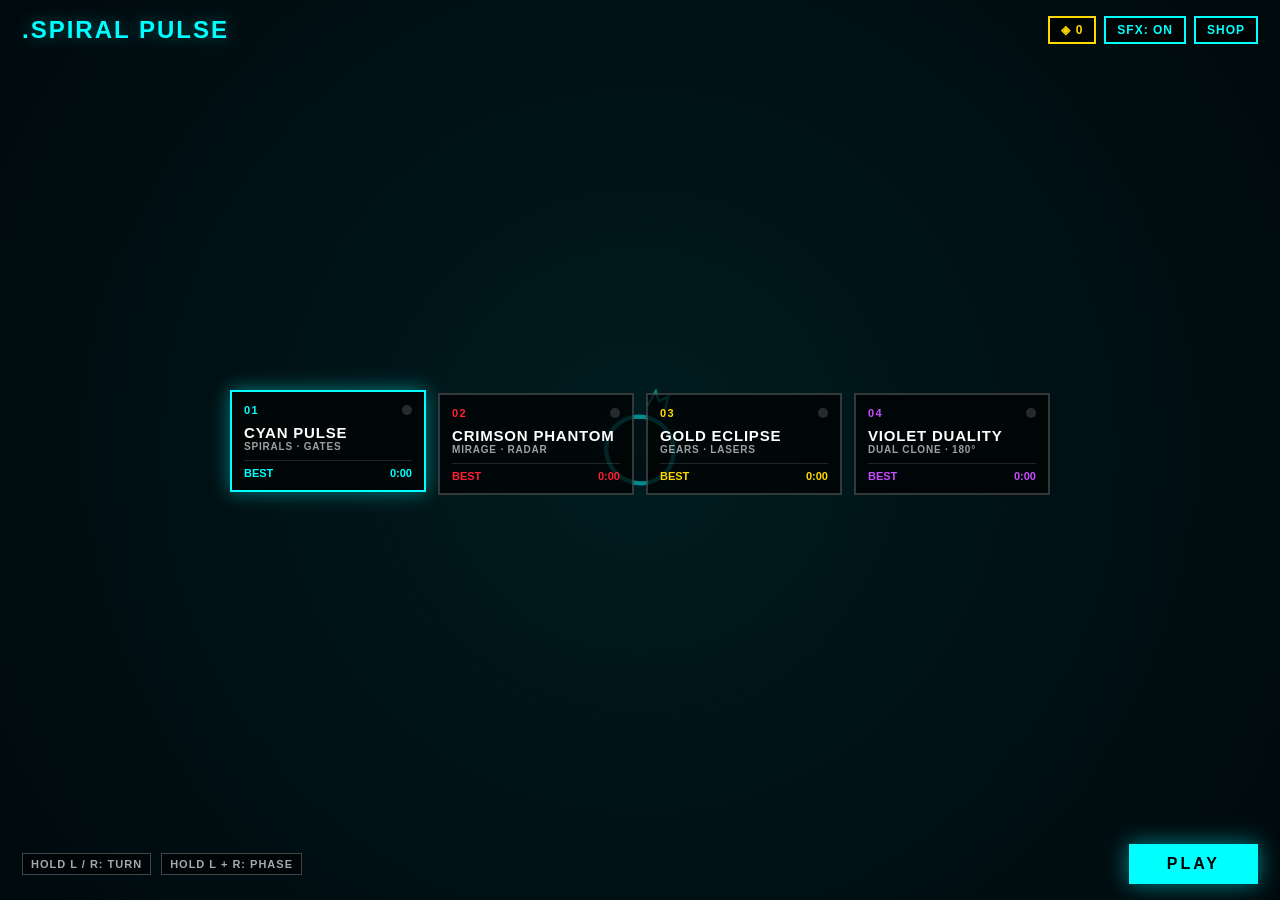
==== commit a0f0c332: "Add files via upload" ====
--- a/index.html
+++ b/index.html
@@ -1,3746 +1,2428 @@
 <!DOCTYPE html>
-<html lang="ru">
+<html lang="en">
 <head>
-    <meta charset="UTF-8">
-    <meta name="viewport" content="width=device-width, initial-scale=1.0, maximum-scale=1.0, user-scalable=no, viewport-fit=cover">
-    <title>.Spiral Pulse</title>
-    <style>
-        /* =========================================================================
-           BASE RESET & STRICT LANDSCAPE VIEWPORT
-           ========================================================================= */
-        *, *::before, *::after {
-            box-sizing: border-box;
-            user-select: none;
-            -webkit-user-select: none;
-            -webkit-touch-callout: none;
-            -webkit-tap-highlight-color: transparent;
-            touch-action: none;
-        }
-
-        :root {
-            --neon: #00ffff;
-            --neon-dim: rgba(0, 255, 255, 0.28);
-            --accent: #00ffff;
-            --bg-void: #001417;
-            --font-display: 'Orbitron', 'Eurostile', 'Bank Gothic', 'Rajdhani', 'Segoe UI', system-ui, -apple-system, sans-serif;
-            --font-ui: 'Inter', 'Segoe UI', system-ui, -apple-system, sans-serif;
-        }
-
-        html, body {
-            margin: 0;
-            padding: 0;
-            width: 100%;
-            height: 100%;
-            overflow: hidden;
-            background-color: var(--bg-void);
-            font-family: var(--font-ui);
-            color: #ffffff;
-        }
-
-        /* Full-viewport horizontal container */
-        #game-root {
-            position: fixed;
-            top: 0;
-            left: 0;
-            width: 100vw;
-            height: 100vh;
-            overflow: hidden;
-            transform-origin: center center;
-            background-color: var(--bg-void);
-        }
-
-        /* Auto-rotate 90deg clockwise on portrait screens */
-        @media screen and (orientation: portrait) {
-            #game-root {
-                width: 100vh;
-                height: 100vw;
-                top: 50%;
-                left: 50%;
-                transform: translate(-50%, -50%) rotate(90deg);
-            }
-        }
-
-        canvas {
-            display: block;
-            width: 100%;
-            height: 100%;
-            cursor: pointer;
-        }
-
-        .hidden {
-            display: none !important;
-        }
-
-        /* =========================================================================
-           HUD: TOP-RIGHT ICONIC TIMER, TOP-LEFT MINIMAL CONTROLS & STATUS BADGE
-           ========================================================================= */
-        #edge-vignette {
-            position: absolute;
-            inset: 0;
-            pointer-events: none;
-            z-index: 15;
-            opacity: 0;
-            transition: opacity 0.28s ease;
-            box-shadow:
-                inset 0 0 64px var(--neon-dim),
-                inset 5px 0 26px rgba(56, 249, 215, 0.24),
-                inset -5px 0 26px rgba(255, 30, 86, 0.24);
-        }
-
-        #timer-box {
-            position: absolute;
-            top: 0;
-            right: 0;
-            background: #000000;
-            border-left: 3.5px solid var(--neon);
-            border-bottom: 3.5px solid var(--neon);
-            padding: 8px 18px 10px 22px;
-            font-family: var(--font-display);
-            font-weight: 900;
-            font-size: clamp(1.25rem, 3.2vw, 2.2rem);
-            color: var(--neon);
-            letter-spacing: 0.05em;
-            line-height: 1;
-            z-index: 25;
-            pointer-events: none;
-            display: flex;
-            align-items: center;
-            gap: 10px;
-            transition: box-shadow 0.35s ease, border-color 0.25s ease, color 0.25s ease;
-        }
-
-        #timer-box.glow {
-            box-shadow: 0 0 32px var(--neon-dim);
-        }
-
-        #top-left-hud {
-            position: absolute;
-            top: 10px;
-            left: 12px;
-            z-index: 30;
-            display: flex;
-            align-items: center;
-            gap: 8px;
-        }
-
-        .hud-btn {
-            background: rgba(0, 0, 0, 0.82);
-            border: 2px solid var(--neon);
-            color: var(--neon);
-            font-family: var(--font-display);
-            font-weight: 800;
-            font-size: 0.72rem;
-            letter-spacing: 0.08em;
-            padding: 7px 11px;
-            border-radius: 10px;
-            cursor: pointer;
-            display: inline-flex;
-            align-items: center;
-            justify-content: center;
-            gap: 6px;
-            min-height: 34px;
-            min-width: 36px;
-            transition: transform 0.14s ease, box-shadow 0.2s ease, background-color 0.2s ease;
-        }
-
-        .hud-btn:hover {
-            box-shadow: 0 0 16px -3px var(--neon);
-            background: rgba(255, 255, 255, 0.08);
-        }
-
-        .hud-btn:active {
-            transform: scale(0.93);
-        }
-
-        .coin-badge {
-            background: rgba(0, 0, 0, 0.84);
-            border: 2px solid #ffd60a;
-            color: #ffd60a;
-            font-family: var(--font-display);
-            font-weight: 900;
-            font-size: 0.75rem;
-            padding: 6px 11px;
-            border-radius: 10px;
-            min-height: 34px;
-            display: inline-flex;
-            align-items: center;
-            gap: 6px;
-            pointer-events: none;
-            letter-spacing: 0.05em;
-        }
-
-        .hud-pill {
-            background: rgba(0, 0, 0, 0.76);
-            border: 1.5px solid var(--neon);
-            color: var(--neon);
-            font-family: var(--font-display);
-            font-weight: 800;
-            font-size: 0.66rem;
-            padding: 4px 8px;
-            border-radius: 8px;
-            pointer-events: none;
-            letter-spacing: 0.08em;
-            opacity: 0.92;
-        }
-
-        #dual-pill {
-            border-color: #38f9d7;
-            color: #38f9d7;
-        }
-
-        #status-badge {
-            position: absolute;
-            top: 12%;
-            left: 50%;
-            transform: translateX(-50%) scale(0.94);
-            font-family: var(--font-display);
-            font-weight: 900;
-            font-size: clamp(0.9rem, 2.3vw, 1.4rem);
-            letter-spacing: 0.26em;
-            color: var(--neon);
-            text-shadow: 0 0 24px var(--neon);
-            z-index: 24;
-            pointer-events: none;
-            opacity: 0;
-            transition: opacity 0.36s ease, transform 0.36s ease;
-            white-space: nowrap;
-        }
-
-        #status-badge.visible {
-            opacity: 0.96;
-            transform: translateX(-50%) scale(1.04);
-        }
-
-        /* =========================================================================
-           OVERLAYS: MENU, SHOP, PAUSE, GAME OVER
-           ========================================================================= */
-        #overlay {
-            position: absolute;
-            inset: 0;
-            display: flex;
-            flex-direction: column;
-            align-items: center;
-            justify-content: center;
-            background: rgba(0, 0, 0, 0.66);
-            backdrop-filter: blur(8px);
-            -webkit-backdrop-filter: blur(8px);
-            z-index: 35;
-            padding: 14px 20px;
-            transition: opacity 0.26s ease;
-        }
-
-        #overlay.fade-out {
-            opacity: 0;
-            pointer-events: none;
-        }
-
-        .game-title {
-            font-family: var(--font-display);
-            font-weight: 900;
-            font-size: clamp(1.35rem, 3.6vw, 2.3rem);
-            letter-spacing: 0.16em;
-            color: var(--neon);
-            text-shadow: 0 0 26px var(--neon-dim);
-            margin: 0 0 14px 0;
-            text-transform: uppercase;
-        }
-
-        /* Strictly 4-card sleek horizontal grid */
-        .levels-grid {
-            display: grid;
-            grid-template-columns: repeat(4, minmax(0, 1fr));
-            gap: clamp(8px, 1.5vw, 16px);
-            width: 100%;
-            max-width: 780px;
-        }
-
-        .level-card {
-            background: rgba(0, 0, 0, 0.85);
-            border: 2px solid var(--card-col);
-            color: var(--card-col);
-            border-radius: 14px;
-            padding: clamp(10px, 1.8vw, 16px) 10px;
-            cursor: pointer;
-            display: flex;
-            flex-direction: column;
-            align-items: center;
-            justify-content: space-between;
-            gap: 6px;
-            text-align: center;
-            transition: transform 0.2s cubic-bezier(0.22, 1, 0.36, 1), box-shadow 0.22s ease, background-color 0.2s ease;
-        }
-
-        .level-card:hover {
-            transform: translateY(-4px);
-            box-shadow: 0 0 24px -4px var(--card-col);
-            background: rgba(255, 255, 255, 0.06);
-        }
-
-        .level-card:active {
-            transform: scale(0.95);
-        }
-
-        .lvl-num {
-            font-family: var(--font-display);
-            font-size: 0.65rem;
-            font-weight: 800;
-            letter-spacing: 0.14em;
-            opacity: 0.72;
-        }
-
-        .lvl-name {
-            font-family: var(--font-display);
-            font-size: clamp(0.68rem, 1.35vw, 0.86rem);
-            font-weight: 900;
-            letter-spacing: 0.06em;
-            line-height: 1.2;
-        }
-
-        .lvl-best {
-            font-family: var(--font-display);
-            font-size: clamp(0.74rem, 1.4vw, 0.92rem);
-            font-weight: 800;
-            letter-spacing: 0.05em;
-        }
-
-        .medals-row {
-            display: flex;
-            align-items: center;
-            gap: 7px;
-            margin-top: 2px;
-        }
-
-        .medal {
-            width: 9px;
-            height: 9px;
-            border-radius: 2px;
-            transform: rotate(45deg);
-            border: 1.5px solid rgba(255, 255, 255, 0.24);
-            background: transparent;
-        }
-
-        .medal.bronze.earned {
-            background: #cd7f32;
-            border-color: #f4b77b;
-            box-shadow: 0 0 8px #cd7f32;
-        }
-
-        .medal.silver.earned {
-            background: #d8e2ec;
-            border-color: #ffffff;
-            box-shadow: 0 0 8px #d8e2ec;
-        }
-
-        .medal.gold.earned {
-            background: #ffd60a;
-            border-color: #fff3a1;
-            box-shadow: 0 0 10px #ffd60a;
-        }
-
-        .controls-strip {
-            display: flex;
-            align-items: center;
-            justify-content: center;
-            gap: 20px;
-            margin-top: 14px;
-            font-family: var(--font-display);
-            font-size: 0.65rem;
-            font-weight: 700;
-            letter-spacing: 0.14em;
-            color: var(--neon);
-            opacity: 0.78;
-        }
-
-        /* Shop Modal View */
-        .shop-panel {
-            width: 100%;
-            max-width: 560px;
-            display: flex;
-            flex-direction: column;
-            align-items: center;
-            gap: 12px;
-        }
-
-        .shop-tabs {
-            display: flex;
-            gap: 10px;
-        }
-
-        .shop-tab {
-            font-family: var(--font-display);
-            font-weight: 800;
-            font-size: 0.74rem;
-            letter-spacing: 0.12em;
-            padding: 7px 18px;
-            border-radius: 9px;
-            border: 2px solid rgba(255, 255, 255, 0.22);
-            background: rgba(0, 0, 0, 0.74);
-            color: rgba(255, 255, 255, 0.65);
-            cursor: pointer;
-            transition: all 0.18s ease;
-        }
-
-        .shop-tab.active {
-            border-color: var(--neon);
-            color: var(--neon);
-            box-shadow: 0 0 16px -4px var(--neon);
-        }
-
-        .shop-grid {
-            display: grid;
-            grid-template-columns: repeat(3, minmax(0, 1fr));
-            gap: 12px;
-            width: 100%;
-        }
-
-        .shop-card {
-            background: rgba(0, 0, 0, 0.86);
-            border: 2px solid rgba(255, 255, 255, 0.2);
-            color: var(--neon);
-            border-radius: 13px;
-            padding: 12px 10px;
-            display: flex;
-            flex-direction: column;
-            align-items: center;
-            gap: 6px;
-            cursor: pointer;
-            transition: transform 0.16s ease, box-shadow 0.2s ease, border-color 0.2s ease;
-        }
-
-        .shop-card:hover {
-            transform: translateY(-2px);
-            border-color: var(--neon);
-        }
-
-        .shop-card.owned {
-            border-color: var(--neon);
-        }
-
-        .shop-card.equipped {
-            border-color: var(--neon);
-            box-shadow: 0 0 20px -3px var(--neon);
-            background: rgba(255, 255, 255, 0.08);
-        }
-
-        .shop-card:active {
-            transform: scale(0.95);
-        }
-
-        .shop-label {
-            font-family: var(--font-display);
-            font-weight: 900;
-            font-size: 0.8rem;
-            letter-spacing: 0.08em;
-        }
-
-        .shop-sub {
-            font-family: var(--font-display);
-            font-size: 0.58rem;
-            letter-spacing: 0.08em;
-            opacity: 0.72;
-        }
-
-        .shop-status {
-            font-family: var(--font-display);
-            font-weight: 800;
-            font-size: 0.72rem;
-            letter-spacing: 0.06em;
-        }
-
-        /* Compact Modal Card (Pause & Game Over) */
-        .modal-card {
-            background: rgba(0, 0, 0, 0.88);
-            border: 2px solid var(--neon);
-            border-radius: 16px;
-            padding: 18px 28px;
-            display: flex;
-            flex-direction: column;
-            align-items: center;
-            gap: 10px;
-            min-width: 264px;
-            box-shadow: 0 0 36px -8px var(--neon);
-        }
-
-        .go-header {
-            display: flex;
-            align-items: center;
-            gap: 8px;
-            font-family: var(--font-display);
-            font-size: 0.72rem;
-            font-weight: 800;
-            letter-spacing: 0.12em;
-            color: var(--neon);
-        }
-
-        .record-tag {
-            background: #ffd60a;
-            color: #000000;
-            font-size: 0.6rem;
-            font-weight: 900;
-            padding: 2px 7px;
-            border-radius: 5px;
-            letter-spacing: 0.1em;
-        }
-
-        .go-time {
-            font-family: var(--font-display);
-            font-weight: 900;
-            font-size: clamp(2rem, 5vw, 3.1rem);
-            color: var(--neon);
-            letter-spacing: 0.05em;
-            line-height: 1.05;
-        }
-
-        .go-stats {
-            display: flex;
-            align-items: center;
-            gap: 16px;
-            font-family: var(--font-display);
-            font-size: 0.78rem;
-            font-weight: 800;
-        }
-
-        .btn-row {
-            display: flex;
-            align-items: center;
-            gap: 10px;
-            margin-top: 4px;
-        }
-
-        .cta-btn {
-            background: var(--neon);
-            color: #000000;
-            border: 2px solid var(--neon);
-            border-radius: 10px;
-            padding: 9px 24px;
-            font-family: var(--font-display);
-            font-weight: 900;
-            font-size: 0.82rem;
-            letter-spacing: 0.12em;
-            cursor: pointer;
-            box-shadow: 0 0 22px -4px var(--neon);
-            transition: transform 0.14s ease, filter 0.2s ease;
-        }
-
-        .cta-btn:hover {
-            filter: brightness(1.12);
-        }
-
-        .cta-btn:active {
-            transform: scale(0.94);
-        }
-    </style>
+  <meta charset="UTF-8" />
+  <meta name="viewport" content="width=device-width, initial-scale=1.0, maximum-scale=1.0, user-scalable=no, viewport-fit=cover" />
+  <title>.Spiral Pulse</title>
+  <meta name="description" content=".Spiral Pulse — 3D Radial Survival Arcade" />
+  <meta name="theme-color" content="#001d20" />
+  <meta name="mobile-web-app-capable" content="yes" />
+  <meta name="apple-mobile-web-app-capable" content="yes" />
+  <meta name="apple-mobile-web-app-status-bar-style" content="black-translucent" />
+  <meta name="apple-mobile-web-app-title" content=".Spiral Pulse" />
+  <link rel="manifest" href="./manifest.json" />
+  <link rel="icon" type="image/png" sizes="192x192" href="./icon-192.png" />
+  <link rel="apple-touch-icon" sizes="192x192" href="./icon-192.png" />
+  <style>
+    :root {
+      --bg: #00282b;
+      --accent: #00ffff;
+      --ink: #000000;
+    }
+    * {
+      box-sizing: border-box;
+      margin: 0;
+      padding: 0;
+      -webkit-tap-highlight-color: transparent;
+      user-select: none;
+      -webkit-user-select: none;
+      -webkit-touch-callout: none;
+    }
+    html, body {
+      width: 100%;
+      height: 100%;
+      overflow: hidden;
+      background: #001417;
+      font-family: 'Segoe UI', -apple-system, BlinkMacSystemFont, Roboto, Helvetica, Arial, sans-serif;
+      touch-action: none;
+    }
+    #stage {
+      position: fixed;
+      top: 0;
+      left: 0;
+      width: 100vw;
+      height: 100vh;
+      overflow: hidden;
+      background: var(--bg);
+      transform-origin: center center;
+    }
+    canvas {
+      display: block;
+      width: 100%;
+      height: 100%;
+    }
+    /* Classic top-right timer box */
+    #timerBox {
+      position: absolute;
+      top: 0;
+      right: 0;
+      background: #000;
+      border-left: 3px solid var(--accent);
+      border-bottom: 3px solid var(--accent);
+      padding: 6px 14px 7px 16px;
+      color: var(--accent);
+      font-weight: 900;
+      font-size: 26px;
+      letter-spacing: 1px;
+      font-variant-numeric: tabular-nums;
+      z-index: 20;
+      pointer-events: none;
+      display: none;
+    }
+    #hudTopLeft {
+      position: absolute;
+      top: 10px;
+      left: 12px;
+      display: none;
+      align-items: center;
+      gap: 8px;
+      z-index: 20;
+    }
+    .pillBtn {
+      background: rgba(0, 0, 0, 0.72);
+      color: var(--accent);
+      border: 2px solid var(--accent);
+      padding: 5px 11px;
+      font-size: 12px;
+      font-weight: 800;
+      letter-spacing: 1px;
+      cursor: pointer;
+      text-transform: uppercase;
+      transition: transform 0.12s ease, background 0.15s ease;
+    }
+    .pillBtn:active { transform: scale(0.94); }
+    #coinHud {
+      background: rgba(0, 0, 0, 0.72);
+      color: #ffd800;
+      border: 2px solid #ffd800;
+      padding: 5px 10px;
+      font-size: 13px;
+      font-weight: 900;
+      letter-spacing: 0.5px;
+      pointer-events: none;
+    }
+    #eventBanner {
+      position: absolute;
+      top: 14px;
+      left: 50%;
+      transform: translateX(-50%) scale(0.9);
+      padding: 5px 16px;
+      background: rgba(0, 0, 0, 0.8);
+      border: 2px solid var(--accent);
+      color: var(--accent);
+      font-weight: 900;
+      font-size: 13px;
+      letter-spacing: 2.5px;
+      text-transform: uppercase;
+      opacity: 0;
+      pointer-events: none;
+      transition: opacity 0.35s ease, transform 0.35s ease;
+      z-index: 25;
+      white-space: nowrap;
+    }
+    #eventBanner.show {
+      opacity: 1;
+      transform: translateX(-50%) scale(1);
+    }
+    /* Menu Overlay */
+    .overlay {
+      position: absolute;
+      inset: 0;
+      display: flex;
+      flex-direction: column;
+      justify-content: space-between;
+      padding: 16px 22px;
+      background: radial-gradient(circle at 50% 50%, rgba(0, 18, 22, 0.48) 0%, rgba(0, 8, 12, 0.84) 100%);
+      z-index: 30;
+      transition: opacity 0.25s ease;
+    }
+    .overlay.hidden {
+      opacity: 0;
+      pointer-events: none;
+    }
+    .topBar {
+      display: flex;
+      align-items: center;
+      justify-content: space-between;
+      gap: 10px;
+    }
+    .brand {
+      font-size: 24px;
+      font-weight: 900;
+      letter-spacing: 2px;
+      color: var(--accent);
+      text-shadow: 0 0 16px rgba(0, 255, 255, 0.35);
+    }
+    .topRight {
+      display: flex;
+      align-items: center;
+      gap: 8px;
+    }
+    .levelsGrid {
+      display: grid;
+      grid-template-columns: repeat(4, 1fr);
+      gap: 12px;
+      width: 100%;
+      max-width: 820px;
+      margin: auto;
+    }
+    .lvlCard {
+      background: rgba(0, 0, 0, 0.72);
+      border: 2px solid rgba(255, 255, 255, 0.2);
+      padding: 12px 12px 11px;
+      cursor: pointer;
+      display: flex;
+      flex-direction: column;
+      justify-content: space-between;
+      gap: 8px;
+      transition: transform 0.16s ease, border-color 0.16s ease, box-shadow 0.16s ease;
+      position: relative;
+    }
+    .lvlCard.selected {
+      transform: translateY(-3px);
+      border-color: var(--c);
+      box-shadow: 0 0 18px color-mix(in srgb, var(--c) 45%, transparent);
+    }
+    .lvlNum {
+      font-size: 11px;
+      font-weight: 900;
+      letter-spacing: 1.5px;
+      color: var(--c);
+      display: flex;
+      justify-content: space-between;
+      align-items: center;
+    }
+    .lvlName {
+      font-size: 15px;
+      font-weight: 900;
+      letter-spacing: 0.8px;
+      color: #fff;
+      line-height: 1.15;
+    }
+    .lvlTag {
+      font-size: 10px;
+      font-weight: 700;
+      letter-spacing: 0.8px;
+      color: rgba(255, 255, 255, 0.62);
+      text-transform: uppercase;
+    }
+    .lvlFoot {
+      display: flex;
+      justify-content: space-between;
+      align-items: center;
+      padding-top: 6px;
+      border-top: 1px solid rgba(255, 255, 255, 0.12);
+      font-size: 11px;
+      font-weight: 800;
+      color: var(--c);
+      font-variant-numeric: tabular-nums;
+    }
+    .medal {
+      display: inline-block;
+      width: 10px;
+      height: 10px;
+      border-radius: 50%;
+      background: rgba(255, 255, 255, 0.15);
+    }
+    .medal.bronze { background: #cd7f32; box-shadow: 0 0 6px #cd7f32; }
+    .medal.silver { background: #e2e8f0; box-shadow: 0 0 6px #e2e8f0; }
+    .medal.gold { background: #ffd800; box-shadow: 0 0 8px #ffd800; }
+
+    .bottomBar {
+      display: flex;
+      align-items: center;
+      justify-content: space-between;
+      gap: 12px;
+    }
+    .ctrlHints {
+      display: flex;
+      gap: 10px;
+      font-size: 11px;
+      font-weight: 800;
+      letter-spacing: 1px;
+      color: rgba(255, 255, 255, 0.65);
+    }
+    .ctrlHints span {
+      border: 1px solid rgba(255, 255, 255, 0.25);
+      padding: 4px 8px;
+      background: rgba(0, 0, 0, 0.55);
+    }
+    #playBtn {
+      background: var(--accent);
+      color: #000;
+      border: none;
+      padding: 11px 38px;
+      font-size: 16px;
+      font-weight: 900;
+      letter-spacing: 3px;
+      cursor: pointer;
+      text-transform: uppercase;
+      box-shadow: 0 0 22px color-mix(in srgb, var(--accent) 50%, transparent);
+      transition: transform 0.12s ease;
+    }
+    #playBtn:active { transform: scale(0.95); }
+
+    /* Shop Modal */
+    #shopModal {
+      justify-content: center;
+      align-items: center;
+      background: rgba(0, 8, 12, 0.92);
+      z-index: 40;
+    }
+    .shopPanel {
+      width: 100%;
+      max-width: 720px;
+      background: #060d12;
+      border: 2px solid var(--accent);
+      padding: 16px 20px;
+      display: flex;
+      flex-direction: column;
+      gap: 14px;
+    }
+    .shopHead {
+      display: flex;
+      justify-content: space-between;
+      align-items: center;
+    }
+    .shopTitle {
+      font-size: 18px;
+      font-weight: 900;
+      letter-spacing: 2px;
+      color: var(--accent);
+    }
+    .shopRow {
+      display: grid;
+      grid-template-columns: repeat(3, 1fr);
+      gap: 10px;
+    }
+    .shopLabel {
+      font-size: 10px;
+      font-weight: 900;
+      letter-spacing: 2px;
+      color: rgba(255, 255, 255, 0.55);
+      margin-bottom: -6px;
+    }
+    .shopItem {
+      background: rgba(255, 255, 255, 0.04);
+      border: 2px solid rgba(255, 255, 255, 0.18);
+      padding: 10px;
+      display: flex;
+      flex-direction: column;
+      align-items: center;
+      gap: 6px;
+      cursor: pointer;
+      color: #fff;
+      transition: border-color 0.15s ease, transform 0.12s ease;
+    }
+    .shopItem:active { transform: scale(0.96); }
+    .shopItem.owned { border-color: rgba(0, 255, 255, 0.45); }
+    .shopItem.active {
+      border-color: #ffd800;
+      background: rgba(255, 216, 0, 0.12);
+    }
+    .skinGlyph {
+      font-size: 26px;
+      font-weight: 900;
+      color: var(--accent);
+      line-height: 1;
+    }
+    .perkName {
+      font-size: 13px;
+      font-weight: 900;
+      letter-spacing: 1px;
+    }
+    .perkSub {
+      font-size: 10px;
+      color: rgba(255, 255, 255, 0.6);
+      text-align: center;
+    }
+    .priceTag {
+      font-size: 11px;
+      font-weight: 900;
+      color: #ffd800;
+      letter-spacing: 0.8px;
+    }
+
+    /* Game Over Overlay */
+    #overOverlay {
+      justify-content: center;
+      align-items: center;
+      gap: 16px;
+      background: rgba(0, 0, 0, 0.72);
+      z-index: 35;
+    }
+    .overBox {
+      background: rgba(0, 0, 0, 0.88);
+      border: 2px solid var(--accent);
+      padding: 20px 34px;
+      text-align: center;
+      display: flex;
+      flex-direction: column;
+      align-items: center;
+      gap: 12px;
+      min-width: 310px;
+    }
+    .overTime {
+      font-size: 44px;
+      font-weight: 900;
+      color: var(--accent);
+      letter-spacing: 2px;
+      font-variant-numeric: tabular-nums;
+      line-height: 1;
+    }
+    .overMeta {
+      display: flex;
+      gap: 18px;
+      font-size: 12px;
+      font-weight: 800;
+      letter-spacing: 1.2px;
+      color: rgba(255, 255, 255, 0.78);
+    }
+    .overBtns {
+      display: flex;
+      gap: 10px;
+      margin-top: 4px;
+    }
+    #retryBtn {
+      background: var(--accent);
+      color: #000;
+      border: none;
+      padding: 10px 28px;
+      font-size: 14px;
+      font-weight: 900;
+      letter-spacing: 2px;
+      cursor: pointer;
+    }
+    #installBtn {
+      display: none;
+      border-color: #ffd800;
+      color: #ffd800;
+    }
+    @media (max-height: 410px) {
+      .overlay { padding: 10px 14px; }
+      .brand { font-size: 19px; }
+      .lvlCard { padding: 8px 9px; gap: 5px; }
+      .lvlName { font-size: 13px; }
+      #playBtn { padding: 8px 26px; font-size: 14px; }
+      .shopPanel { padding: 10px 14px; gap: 8px; }
+      .skinGlyph { font-size: 20px; }
+    }
+  </style>
 </head>
 <body>
-    <div id="game-root">
-        <canvas id="gameCanvas"></canvas>
-        <div id="edge-vignette"></div>
-
-        <!-- Top-Left Minimal HUD -->
-        <div id="top-left-hud">
-            <button id="btn-pause" class="hud-btn hidden" aria-label="Pause">
-                <svg width="14" height="14" viewBox="0 0 24 24" fill="currentColor">
-                    <rect x="6" y="4" width="4" height="16" rx="1"></rect>
-                    <rect x="14" y="4" width="4" height="16" rx="1"></rect>
-                </svg>
-            </button>
-            <button id="btn-sound" class="hud-btn" aria-label="Toggle Sound">
-                <svg id="icon-sound-on" width="14" height="14" viewBox="0 0 24 24" fill="none" stroke="currentColor" stroke-width="2.4" stroke-linecap="round" stroke-linejoin="round">
-                    <polygon points="11 5 6 9 2 9 2 15 6 15 11 19 11 5"></polygon>
-                    <path d="M15.54 8.46a5 5 0 0 1 0 7.07"></path>
-                    <path d="M19.07 4.93a10 10 0 0 1 0 14.14"></path>
-                </svg>
-                <svg id="icon-sound-off" class="hidden" width="14" height="14" viewBox="0 0 24 24" fill="none" stroke="currentColor" stroke-width="2.4" stroke-linecap="round" stroke-linejoin="round">
-                    <polygon points="11 5 6 9 2 9 2 15 6 15 11 19 11 5"></polygon>
-                    <line x1="23" y1="9" x2="17" y2="15"></line>
-                    <line x1="17" y1="9" x2="23" y2="15"></line>
-                </svg>
-            </button>
-            <div class="coin-badge">
-                <svg width="13" height="13" viewBox="0 0 24 24" fill="none" stroke="#ffd60a" stroke-width="2.6">
-                    <polygon points="12 2 21 12 12 22 3 12 12 2"/>
-                    <circle cx="12" cy="12" r="2.6" fill="#ffd60a"/>
-                </svg>
-                <span id="coin-count">0</span>
-            </div>
-            <button id="btn-shop" class="hud-btn" aria-label="Shop">
-                <svg width="13" height="13" viewBox="0 0 24 24" fill="none" stroke="currentColor" stroke-width="2.4">
-                    <polygon points="12 2 15.09 8.26 22 9.27 17 14.14 18.18 21.02 12 17.77 5.82 21.02 7 14.14 2 9.27 8.91 8.26 12 2"/>
-                </svg>
-                <span>SHOP</span>
-            </button>
-            <span id="size-pill" class="hud-pill hidden">1.00x</span>
-            <span id="dual-pill" class="hud-pill hidden">DUAL</span>
+  <div id="stage">
+    <canvas id="game"></canvas>
+
+    <div id="timerBox">0:00</div>
+    <div id="hudTopLeft">
+      <button class="pillBtn" id="pauseBackBtn">MENU</button>
+      <div id="coinHud">◈ 0</div>
+    </div>
+    <div id="eventBanner">3D HYPER-TUNNEL</div>
+
+    <!-- MAIN MENU -->
+    <div id="menuOverlay" class="overlay">
+      <div class="topBar">
+        <div class="brand">.SPIRAL PULSE</div>
+        <div class="topRight">
+          <div id="menuCoins" class="pillBtn" style="border-color:#ffd800;color:#ffd800;cursor:default;">◈ 0</div>
+          <button id="installBtn" class="pillBtn">INSTALL</button>
+          <button id="soundBtn" class="pillBtn">SFX: ON</button>
+          <button id="shopOpenBtn" class="pillBtn">SHOP</button>
         </div>
-
-        <!-- Iconic Top-Right Black-Bordered Timer -->
-        <div id="timer-box">
-            <span id="timer-val">0:00</span>
+      </div>
+
+      <div class="levelsGrid" id="levelsGrid"></div>
+
+      <div class="bottomBar">
+        <div class="ctrlHints">
+          <span>HOLD L / R: TURN</span>
+          <span>HOLD L + R: PHASE</span>
         </div>
-
-        <!-- Subtle Smoothly Fading Event Badge -->
-        <div id="status-badge">3D HYPER-TUNNEL</div>
-
-        <!-- Overlay: Main Menu / Shop / Pause / Game Over -->
-        <div id="overlay">
-            <h1 id="main-title" class="game-title">.Spiral Pulse</h1>
-
-            <!-- 1. MAIN MENU (STRICTLY 4 UNIQUE LEVELS) -->
-            <div id="menu-view" style="width:100%; display:flex; flex-direction:column; align-items:center;">
-                <div class="levels-grid">
-                    <!-- 01 · CYAN PULSE -->
-                    <div class="level-card" data-level="0" style="--card-col: #00ffff;">
-                        <div class="lvl-num">01</div>
-                        <svg width="24" height="24" viewBox="0 0 24 24" fill="none" stroke="currentColor" stroke-width="2.2">
-                            <path d="M12 12a2 2 0 1 0-2-2 4 4 0 1 0 4 4 6 6 0 1 0-6-6 8 8 0 1 0 8 8"/>
-                        </svg>
-                        <div class="lvl-name">CYAN<br>PULSE</div>
-                        <div class="lvl-best" id="best-0">0:00</div>
-                        <div class="medals-row">
-                            <span class="medal bronze" id="m-0-b"></span>
-                            <span class="medal silver" id="m-0-s"></span>
-                            <span class="medal gold" id="m-0-g"></span>
-                        </div>
-                    </div>
-
-                    <!-- 02 · CRIMSON PHANTOM -->
-                    <div class="level-card" data-level="1" style="--card-col: #ff1e38;">
-                        <div class="lvl-num">02</div>
-                        <svg width="24" height="24" viewBox="0 0 24 24" fill="none" stroke="currentColor" stroke-width="2.2">
-                            <path d="M2 12s3.5-7 10-7 10 7 10 7-3.5 7-10 7-10-7-10-7Z"/>
-                            <circle cx="12" cy="12" r="2.8"/>
-                        </svg>
-                        <div class="lvl-name">CRIMSON<br>PHANTOM</div>
-                        <div class="lvl-best" id="best-1">0:00</div>
-                        <div class="medals-row">
-                            <span class="medal bronze" id="m-1-b"></span>
-                            <span class="medal silver" id="m-1-s"></span>
-                            <span class="medal gold" id="m-1-g"></span>
-                        </div>
-                    </div>
-
-                    <!-- 03 · GOLD ECLIPSE -->
-                    <div class="level-card" data-level="2" style="--card-col: #ffd60a;">
-                        <div class="lvl-num">03</div>
-                        <svg width="24" height="24" viewBox="0 0 24 24" fill="none" stroke="currentColor" stroke-width="2.2">
-                            <circle cx="12" cy="12" r="4"/>
-                            <path d="M12 2v4M12 18v4M2 12h4M18 12h4M4.9 4.9l2.8 2.8M16.3 16.3l2.8 2.8M19.1 4.9l-2.8 2.8M7.7 16.3l-2.8 2.8"/>
-                        </svg>
-                        <div class="lvl-name">GOLD<br>ECLIPSE</div>
-                        <div class="lvl-best" id="best-2">0:00</div>
-                        <div class="medals-row">
-                            <span class="medal bronze" id="m-2-b"></span>
-                            <span class="medal silver" id="m-2-s"></span>
-                            <span class="medal gold" id="m-2-g"></span>
-                        </div>
-                    </div>
-
-                    <!-- 04 · VIOLET DUALITY -->
-                    <div class="level-card" data-level="3" style="--card-col: #c05cff;">
-                        <div class="lvl-num">04</div>
-                        <svg width="24" height="24" viewBox="0 0 24 24" fill="none" stroke="currentColor" stroke-width="2.2">
-                            <circle cx="7" cy="12" r="3"/>
-                            <circle cx="17" cy="12" r="3"/>
-                            <line x1="10" y1="12" x2="14" y2="12" stroke="#38f9d7" stroke-dasharray="2 1"/>
-                        </svg>
-                        <div class="lvl-name">VIOLET<br>DUALITY</div>
-                        <div class="lvl-best" id="best-3">0:00</div>
-                        <div class="medals-row">
-                            <span class="medal bronze" id="m-3-b"></span>
-                            <span class="medal silver" id="m-3-s"></span>
-                            <span class="medal gold" id="m-3-g"></span>
-                        </div>
-                    </div>
-                </div>
-
-                <div class="controls-strip">
-                    <span>◀ HOLD L</span>
-                    <span>[L + R] PHASE</span>
-                    <span>HOLD R ▶</span>
-                </div>
-            </div>
-
-            <!-- 2. SHOP MODAL (SKINS & PERKS) -->
-            <div id="shop-view" class="shop-panel hidden">
-                <div class="shop-tabs">
-                    <button id="tab-skins" class="shop-tab active">SKINS</button>
-                    <button id="tab-perks" class="shop-tab">PERKS</button>
-                </div>
-
-                <div id="shop-skins-grid" class="shop-grid">
-                    <div class="shop-card" data-skin="M">
-                        <svg width="36" height="36" viewBox="-16 -16 32 32" fill="none" stroke="currentColor" stroke-width="2.7" stroke-linejoin="miter">
-                            <path d="M -10 10 L -7 -10 L 0 -2 L 7 -10 L 10 10"/>
-                        </svg>
-                        <div class="shop-label">M</div>
-                        <div id="skin-status-M" class="shop-status">ACTIVE</div>
-                    </div>
-                    <div class="shop-card" data-skin="A">
-                        <svg width="36" height="36" viewBox="-16 -16 32 32" fill="none" stroke="currentColor" stroke-width="2.7" stroke-linejoin="miter">
-                            <path d="M -10 10 L 0 -11 L 10 10 M -6 3 L 6 3"/>
-                        </svg>
-                        <div class="shop-label">A</div>
-                        <div id="skin-status-A" class="shop-status">15 ◈</div>
-                    </div>
-                    <div class="shop-card" data-skin="X">
-                        <svg width="36" height="36" viewBox="-16 -16 32 32" fill="none" stroke="currentColor" stroke-width="2.7" stroke-linejoin="miter">
-                            <path d="M -9 -10 L 9 10 M 9 -10 L -9 10"/>
-                        </svg>
-                        <div class="shop-label">X</div>
-                        <div id="skin-status-X" class="shop-status">30 ◈</div>
-                    </div>
-                </div>
-
-                <div id="shop-perks-grid" class="shop-grid hidden">
-                    <div class="shop-card" data-perk="MAGNET">
-                        <svg width="30" height="30" viewBox="0 0 24 24" fill="none" stroke="currentColor" stroke-width="2.2">
-                            <path d="M6 4v7a6 6 0 0 0 12 0V4"/>
-                            <line x1="6" y1="8" x2="10" y2="8"/>
-                            <line x1="14" y1="8" x2="18" y2="8"/>
-                        </svg>
-                        <div class="shop-label">MAGNET</div>
-                        <div class="shop-sub">PULL COINS</div>
-                        <div id="perk-status-MAGNET" class="shop-status">20 ◈</div>
-                    </div>
-                    <div class="shop-card" data-perk="PHASE_PLUS">
-                        <svg width="30" height="30" viewBox="0 0 24 24" fill="none" stroke="currentColor" stroke-width="2.2">
-                            <circle cx="12" cy="12" r="8"/>
-                            <path d="M12 8v8M8 12h8"/>
-                        </svg>
-                        <div class="shop-label">PHASE+</div>
-                        <div class="shop-sub">4.0s SHIELD</div>
-                        <div id="perk-status-PHASE_PLUS" class="shop-status">25 ◈</div>
-                    </div>
-                    <div class="shop-card" data-perk="STABILIZER">
-                        <svg width="30" height="30" viewBox="0 0 24 24" fill="none" stroke="currentColor" stroke-width="2.2">
-                            <polygon points="12 3 21 12 12 21 3 12 12 3"/>
-                            <circle cx="12" cy="12" r="3"/>
-                        </svg>
-                        <div class="shop-label">STABILIZER</div>
-                        <div class="shop-sub">MAX 1.55x</div>
-                        <div id="perk-status-STABILIZER" class="shop-status">35 ◈</div>
-                    </div>
-                </div>
-
-                <button id="btn-shop-back" class="hud-btn" style="padding: 8px 24px;">BACK</button>
-            </div>
-
-            <!-- 3. PAUSE MODAL -->
-            <div id="pause-view" class="modal-card hidden">
-                <div class="go-header">PAUSED</div>
-                <div class="btn-row">
-                    <button id="btn-resume" class="cta-btn">RESUME</button>
-                    <button id="btn-pause-retry" class="hud-btn">RETRY</button>
-                    <button id="btn-pause-menu" class="hud-btn">MENU</button>
-                </div>
-            </div>
-
-            <!-- 4. GAME OVER MODAL -->
-            <div id="gameover-view" class="modal-card hidden">
-                <div class="go-header">
-                    <span id="go-level-name">01 · CYAN PULSE</span>
-                    <span id="go-record-badge" class="record-tag hidden">NEW BEST</span>
-                </div>
-                <div id="go-time" class="go-time">0:00</div>
-                <div class="go-stats">
-                    <span style="color:#ffd60a;">+<span id="go-coins">0</span> ◈</span>
-                    <span id="go-medal-label" class="hidden">★ BRONZE</span>
-                </div>
-                <div class="btn-row">
-                    <button id="btn-retry" class="cta-btn">RETRY</button>
-                    <button id="btn-go-menu" class="hud-btn">MENU</button>
-                </div>
-            </div>
+        <button id="playBtn">PLAY</button>
+      </div>
+    </div>
+
+    <!-- SHOP MODAL -->
+    <div id="shopModal" class="overlay hidden">
+      <div class="shopPanel">
+        <div class="shopHead">
+          <div class="shopTitle">SHOP</div>
+          <div style="display:flex;gap:8px;align-items:center;">
+            <div id="shopCoins" class="pillBtn" style="border-color:#ffd800;color:#ffd800;cursor:default;">◈ 0</div>
+            <button id="shopCloseBtn" class="pillBtn">CLOSE</button>
+          </div>
         </div>
+
+        <div class="shopLabel">SKINS</div>
+        <div class="shopRow" id="skinsRow"></div>
+
+        <div class="shopLabel">PERKS</div>
+        <div class="shopRow" id="perksRow"></div>
+      </div>
     </div>
 
-    <script>
-        /**
-         * .SPIRAL PULSE — Final Self-Contained 2.5D/3D Arcade Engine
-         * Zero external dependencies | Pure HTML5 Canvas + Procedural Web Audio API
-         * - Strictly landscape (auto-rotates 90deg on portrait screens with remapped multi-touch)
-         * - Strictly 4 unique levels: Cyan Pulse, Crimson Phantom, Gold Eclipse, Violet Duality
-         * - NO Slow-Mo: replaced with epic 20:00–30:00 "3D HYPER-TUNNEL" dive + energetic musical drop
-         * - Level 4 completely reworked: Dual Character Split (180° synced pair + energy tether +
-         *   100% centrally symmetric obstacle adaptation + tactical clone survival & auto re-split)
-         * - Contact physics (elastic side micro-bounce, wall vibration, ricocheting sparks) +
-         *   18-shard rigid-body shatter with core & wall ricochets on clone loss or death
-         */
-
-        'use strict';
-
-        // =========================================================================
-        // DOM REFERENCES
-        // =========================================================================
-        const canvas = document.getElementById('gameCanvas');
-        const ctx = canvas.getContext('2d', { alpha: false });
-        const edgeVignette = document.getElementById('edge-vignette');
-        const timerBox = document.getElementById('timer-box');
-        const timerVal = document.getElementById('timer-val');
-        const statusBadge = document.getElementById('status-badge');
-        const overlay = document.getElementById('overlay');
-        const mainTitle = document.getElementById('main-title');
-        const menuView = document.getElementById('menu-view');
-        const shopView = document.getElementById('shop-view');
-        const pauseView = document.getElementById('pause-view');
-        const gameoverView = document.getElementById('gameover-view');
-
-        const btnPause = document.getElementById('btn-pause');
-        const btnSound = document.getElementById('btn-sound');
-        const iconSoundOn = document.getElementById('icon-sound-on');
-        const iconSoundOff = document.getElementById('icon-sound-off');
-        const btnShop = document.getElementById('btn-shop');
-        const btnShopBack = document.getElementById('btn-shop-back');
-        const tabSkins = document.getElementById('tab-skins');
-        const tabPerks = document.getElementById('tab-perks');
-        const shopSkinsGrid = document.getElementById('shop-skins-grid');
-        const shopPerksGrid = document.getElementById('shop-perks-grid');
-        const btnResume = document.getElementById('btn-resume');
-        const btnPauseRetry = document.getElementById('btn-pause-retry');
-        const btnPauseMenu = document.getElementById('btn-pause-menu');
-        const btnRetry = document.getElementById('btn-retry');
-        const btnGoMenu = document.getElementById('btn-go-menu');
-
-        const coinCountEl = document.getElementById('coin-count');
-        const sizePill = document.getElementById('size-pill');
-        const dualPill = document.getElementById('dual-pill');
-        const goLevelName = document.getElementById('go-level-name');
-        const goRecordBadge = document.getElementById('go-record-badge');
-        const goTime = document.getElementById('go-time');
-        const goCoins = document.getElementById('go-coins');
-        const goMedalLabel = document.getElementById('go-medal-label');
-
-        const TWO_PI = Math.PI * 2;
-        const MEDAL_TIMES = { bronze: 15, silver: 30, gold: 45 };
-
-        // =========================================================================
-        // STRICTLY 4 UNIQUE LEVELS
-        // =========================================================================
-        const LEVELS = [
-            {
-                id: 0,
-                code: '01 · CYAN PULSE',
-                bgRGB: [0, 34, 38],       // #002226
-                bgDarkRGB: [0, 16, 18],
-                fgRGB: [0, 255, 255],     // #00ffff
-                accentRGB: [120, 255, 255],
-                baseSpeed: 126,
-                bpm: 128,
-                rotSpeed: 0.31,
-                tiltAmp: 0.026,
-                style3D: 'tunnel_dive',
-                patterns: ['snail_stair', 'trefoil_gate', 'anvil_arc', 'wide_gate'],
-                hyperPatterns: ['hyper_corridor', 'hyper_snail', 'hyper_trefoil']
-            },
-            {
-                id: 1,
-                code: '02 · CRIMSON PHANTOM',
-                bgRGB: [34, 2, 5],        // #220205
-                bgDarkRGB: [17, 1, 3],
-                fgRGB: [255, 30, 56],     // #ff1e38
-                accentRGB: [255, 130, 145],
-                baseSpeed: 132,
-                bpm: 134,
-                rotSpeed: -0.36,
-                tiltAmp: 0.032,
-                style3D: 'cinematic_bank',
-                patterns: ['radar_wedges', 'phantom_gate', 'split_arch', 'phantom_stair'],
-                hyperPatterns: ['hyper_phantom_corridor', 'hyper_corridor', 'hyper_split_run']
-            },
-            {
-                id: 2,
-                code: '03 · GOLD ECLIPSE',
-                bgRGB: [28, 22, 0],       // #1c1600
-                bgDarkRGB: [14, 11, 0],
-                fgRGB: [255, 214, 10],    // #ffd60a
-                accentRGB: [255, 242, 140],
-                baseSpeed: 136,
-                bpm: 138,
-                rotSpeed: 0.40,
-                tiltAmp: 0.035,
-                style3D: 'iso_orbital',
-                patterns: ['gear_sector', 'trefoil_gate', 'anvil_arc', 'wide_gate'],
-                hyperPatterns: ['hyper_gear_corridor', 'hyper_corridor', 'hyper_trefoil']
-            },
-            {
-                id: 3,
-                code: '04 · VIOLET DUALITY',
-                bgRGB: [20, 4, 36],       // #140424
-                bgDarkRGB: [10, 2, 20],
-                fgRGB: [192, 92, 255],    // #c05cff
-                accentRGB: [56, 249, 215],// #38f9d7
-                baseSpeed: 134,
-                bpm: 142,
-                rotSpeed: 0.44,
-                tiltAmp: 0.036,
-                style3D: 'dual_wave',
-                // 100% centrally symmetric (180°-mirrored) patterns for guaranteed fair dual play
-                patterns: ['dual_breathing', 'dual_spiral', 'dual_corridor', 'dual_anvil'],
-                hyperPatterns: ['hyper_dual_slalom', 'hyper_dual_breathing', 'hyper_dual_spiral']
-            }
-        ];
-
-        const SKINS = {
-            M: { id: 'M', cost: 0 },
-            A: { id: 'A', cost: 15 },
-            X: { id: 'X', cost: 30 }
-        };
-
-        const PERKS = {
-            MAGNET: { id: 'MAGNET', cost: 20 },
-            PHASE_PLUS: { id: 'PHASE_PLUS', cost: 25 },
-            STABILIZER: { id: 'STABILIZER', cost: 35 }
-        };
-
-        // =========================================================================
-        // GLOBAL GAME STATE
-        // =========================================================================
-        const state = {
-            mode: 'MENU', // 'MENU' | 'PLAYING' | 'PAUSED' | 'DYING' | 'GAMEOVER'
-            levelIndex: 0,
-            elapsed: 0,
-            lastTime: 0,
-            speedMult: 1.0,
-            gameOverGuardTimer: 0,
-
-            // Persisted meta
-            bestTimes: [0, 0, 0, 0],
-            coins: 0,
-            runCoins: 0,
-            unlockedSkins: ['M'],
-            equippedSkin: 'M',
-            ownedPerks: [],
-            soundEnabled: true,
-
-            // Viewport & logical polar geometry
-            width: 800,
-            height: 450,
-            centerRadius: 24,
-            orbitRadius: 36,
-            spawnRadius: 720,
-
-            // Player physics & irreversible growth
-            playerAngle: -Math.PI / 2,
-            playerAngVel: 0,
-            playerRadOffset: 0,
-            playerRadVel: 0,
-            playerScale: 1.0,
-            basePlayerHeight: 11.5,
-            basePlayerHalfArc: 0.130,
-
-            // Level 4 Dual Character Split State
-            splitState: 'NONE', // 'NONE' | 'SOLO_WARMUP' | 'DUAL' | 'SOLO_RECOVERY'
-            splitAnim: 0,       // 0 -> 1 smooth orbital separation into 180° opposite pair
-            resplitTimer: 0,    // counts down 9.0s in SOLO_RECOVERY before auto re-split
-            splitInvulnTimer: 0,// brief invulnerability on split / clone loss
-
-            // Phase Shield (Hold Left + Right)
-            phaseActive: false,
-            phaseCharge: 3.0,
-            phaseMax: 3.0,
-            phaseHeldTotal: 0,
-            phaseCooldownLock: false,
-
-            // Timers & feedback
-            nearMissCooldown: 0,
-            scrapeSfxTimer: 0,
-            badgeTimer: 0,
-            badgeActive3D: false,
-
-            // 3D HYPER-TUNNEL EVENT (20:00 – 30:00) & OVERDRIVE (30:00+)
-            isHyperTunnel: false,
-            hyperBlend: 0,
-            overdriveFlash: 0,
-            chromaFlash: 0,
-
-            // Real-time 3D Projection state
-            depth3D: 0,
-            camPitch: 0,
-            camRoll: 0,
-            fov3D: 680,
-
-            // Camera & smooth spring recoil
-            worldAngle: 0,
-            worldRotVel: 0,
-            worldRotTarget: 0,
-            rotSwitchTimer: 5.5,
-            camZoom: 1.0,
-            camTilt: 0,
-            camRecoilX: 0,
-            camRecoilY: 0,
-            camRecoilVx: 0,
-            camRecoilVy: 0,
-            beatPulse: 0,
-            tunnelPhase: 0,
-            harmonicPhase: 0,
-
-            // Hit-stop, shatter shards & visual FX
-            hitStopTimer: 0,
-            deathTimer: 0,
-            impactFlashes: [],
-            shards: [],
-            warpStreaks: [],
-            corePulses: [],
-
-            // Level entities
-            walls: [],
-            lasers: [],
-            laserTimer: 2.6,
-            collectibles: [],
-            sparks: [],
-            popups: []
-        };
-
-        // Pre-populate 3D radial warp streaks for the 20:00–30:00 Hyper-Tunnel
-        function initWarpStreaks() {
-            state.warpStreaks = [];
-            for (let i = 0; i < 44; i++) {
-                state.warpStreaks.push({
-                    angle: Math.random() * TWO_PI,
-                    radius: 80 + Math.random() * 440,
-                    z: -560 + Math.random() * 680,
-                    speed: 520 + Math.random() * 460,
-                    len: 48 + Math.random() * 72
-                });
-            }
-        }
-        initWarpStreaks();
-
-        // =========================================================================
-        // PERSISTENCE (localStorage) & HAPTICS
-        // =========================================================================
-        function loadProgress() {
-            try {
-                const b = JSON.parse(localStorage.getItem('sp_v4_bests'));
-                if (Array.isArray(b) && b.length === 4) state.bestTimes = b;
-                const c = parseInt(localStorage.getItem('sp_v4_coins'), 10);
-                if (!isNaN(c)) state.coins = c;
-                const s = JSON.parse(localStorage.getItem('sp_v4_skins'));
-                if (Array.isArray(s) && s.length > 0) state.unlockedSkins = s;
-                const eq = localStorage.getItem('sp_v4_equipped');
-                if (eq && SKINS[eq]) state.equippedSkin = eq;
-                const p = JSON.parse(localStorage.getItem('sp_v4_perks'));
-                if (Array.isArray(p)) state.ownedPerks = p;
-            } catch (e) {}
-        }
-
-        function saveProgress() {
-            try {
-                localStorage.setItem('sp_v4_bests', JSON.stringify(state.bestTimes));
-                localStorage.setItem('sp_v4_coins', String(state.coins));
-                localStorage.setItem('sp_v4_skins', JSON.stringify(state.unlockedSkins));
-                localStorage.setItem('sp_v4_equipped', state.equippedSkin);
-                localStorage.setItem('sp_v4_perks', JSON.stringify(state.ownedPerks));
-            } catch (e) {}
-        }
-
-        function hasPerk(id) {
-            return state.ownedPerks.includes(id);
-        }
-
-        function vibrate(pattern) {
-            try {
-                if (navigator && typeof navigator.vibrate === 'function') {
-                    navigator.vibrate(pattern);
-                }
-            } catch (e) {}
-        }
-
-        // =========================================================================
-        // MATH, COLOR & 3D PERSPECTIVE PROJECTION ENGINE
-        // =========================================================================
-        function clamp(v, lo, hi) {
-            return v < lo ? lo : (v > hi ? hi : v);
-        }
-
-        function lerp(a, b, t) {
-            return a + (b - a) * clamp(t, 0, 1);
-        }
-
-        function damp(current, target, lambda, dt) {
-            return current + (target - current) * (1 - Math.exp(-lambda * dt));
-        }
-
-        function smoothstep(t) {
-            const x = clamp(t, 0, 1);
-            return x * x * (3 - 2 * x);
-        }
-
-        function normAngle(a) {
-            a %= TWO_PI;
-            return a < 0 ? a + TWO_PI : a;
-        }
-
-        function angleDiff(from, to) {
-            let d = normAngle(to - from);
-            if (d > Math.PI) d -= TWO_PI;
-            return d;
-        }
-
-        function isAngleInArc(angle, start, end) {
-            const a = normAngle(angle);
-            const s = normAngle(start);
-            const e = normAngle(end);
-            if (Math.abs(end - start) >= TWO_PI - 0.001) return true;
-            if (s <= e) return a >= s && a <= e;
-            return a >= s || a <= e;
-        }
-
-        function formatTime(sec) {
-            const s = Math.floor(sec);
-            const cs = Math.floor((sec - s) * 100);
-            return `${s}:${cs < 10 ? '0' : ''}${cs}`;
-        }
-
-        function rgbStr(arr, mult = 1, alpha = 1) {
-            const r = clamp(Math.round(arr[0] * mult), 0, 255);
-            const g = clamp(Math.round(arr[1] * mult), 0, 255);
-            const b = clamp(Math.round(arr[2] * mult), 0, 255);
-            return alpha < 1 ? `rgba(${r},${g},${b},${alpha})` : `rgb(${r},${g},${b})`;
-        }
-
-        function applyLevelTheme(lvlIdx) {
-            const lvl = LEVELS[lvlIdx];
-            document.documentElement.style.setProperty('--neon', rgbStr(lvl.fgRGB));
-            document.documentElement.style.setProperty('--neon-dim', rgbStr(lvl.fgRGB, 1, 0.36));
-            document.documentElement.style.setProperty('--accent', rgbStr(lvl.accentRGB));
-            document.documentElement.style.setProperty('--bg-void', rgbStr(lvl.bgDarkRGB));
-        }
-
-        // Cached per-frame 3D trig values for fast 60fps perspective projection
-        const cam3D = {
-            cx: 400, cy: 225,
-            cosY: 1, sinY: 0,
-            cosP: 1, sinP: 0,
-            cosR: 1, sinR: 0,
-            zoom: 1, fov: 680,
-            rx: 0, ry: 0
-        };
-
-        function updateCam3DMatrices() {
-            const yaw = state.worldAngle + state.camTilt;
-            cam3D.cx = state.width * 0.5;
-            cam3D.cy = state.height * 0.5;
-            cam3D.cosY = Math.cos(yaw);
-            cam3D.sinY = Math.sin(yaw);
-            cam3D.cosP = Math.cos(state.camPitch);
-            cam3D.sinP = Math.sin(state.camPitch);
-            cam3D.cosR = Math.cos(state.camRoll);
-            cam3D.sinR = Math.sin(state.camRoll);
-            cam3D.zoom = state.camZoom;
-            cam3D.fov = state.fov3D;
-            cam3D.rx = state.camRecoilX;
-            cam3D.ry = state.camRecoilY;
-        }
-
-        /**
-         * True 3D perspective projection from logical arena space (x, y, z) to 2D Canvas pixels.
-         * z > 0 extrudes monolith walls vertically toward the viewer; z < 0 recedes into the tunnel.
-         */
-        function proj3D(x, y, z) {
-            const rx = x * cam3D.cosY - y * cam3D.sinY;
-            const ry = x * cam3D.sinY + y * cam3D.cosY;
-            const x1 = rx * cam3D.cosR + z * cam3D.sinR;
-            const z1 = -rx * cam3D.sinR + z * cam3D.cosR;
-            const y2 = ry * cam3D.cosP - z1 * cam3D.sinP;
-            const z2 = ry * cam3D.sinP + z1 * cam3D.cosP;
-            const denom = Math.max(135, cam3D.fov - z2);
-            const scale = (cam3D.fov / denom) * cam3D.zoom;
-            return {
-                x: cam3D.cx + x1 * scale + cam3D.rx,
-                y: cam3D.cy + y2 * scale + cam3D.ry,
-                z: z2,
-                s: scale
-            };
-        }
-
-        // =========================================================================
-        // UI UPDATES & OVERLAY CONTROL
-        // =========================================================================
-        function showBadge(text, duration = 2.0) {
-            statusBadge.textContent = text;
-            statusBadge.classList.add('visible');
-            state.badgeTimer = duration;
-        }
-
-        function updateMetaUI() {
-            coinCountEl.textContent = state.coins;
-            for (let i = 0; i < 4; i++) {
-                const best = state.bestTimes[i] || 0;
-                const el = document.getElementById(`best-${i}`);
-                if (el) el.textContent = formatTime(best);
-                document.getElementById(`m-${i}-b`).classList.toggle('earned', best >= MEDAL_TIMES.bronze);
-                document.getElementById(`m-${i}-s`).classList.toggle('earned', best >= MEDAL_TIMES.silver);
-                document.getElementById(`m-${i}-g`).classList.toggle('earned', best >= MEDAL_TIMES.gold);
-            }
-
-            Object.keys(SKINS).forEach((id) => {
-                const card = document.querySelector(`.shop-card[data-skin="${id}"]`);
-                const statusEl = document.getElementById(`skin-status-${id}`);
-                const unlocked = state.unlockedSkins.includes(id);
-                const equipped = state.equippedSkin === id;
-                card.classList.toggle('owned', unlocked);
-                card.classList.toggle('equipped', equipped);
-                if (equipped) {
-                    statusEl.textContent = 'ACTIVE';
-                    statusEl.style.color = 'var(--neon)';
-                } else if (unlocked) {
-                    statusEl.textContent = 'EQUIP';
-                    statusEl.style.color = '#ffffff';
-                } else {
-                    statusEl.textContent = `${SKINS[id].cost} ◈`;
-                    statusEl.style.color = '#ffd60a';
-                }
-            });
-
-            Object.keys(PERKS).forEach((id) => {
-                const card = document.querySelector(`.shop-card[data-perk="${id}"]`);
-                const statusEl = document.getElementById(`perk-status-${id}`);
-                const owned = hasPerk(id);
-                card.classList.toggle('owned', owned);
-                card.classList.toggle('equipped', owned);
-                if (owned) {
-                    statusEl.textContent = 'OWNED';
-                    statusEl.style.color = 'var(--neon)';
-                } else {
-                    statusEl.textContent = `${PERKS[id].cost} ◈`;
-                    statusEl.style.color = '#ffd60a';
-                }
-            });
-        }
-
-        function showOverlay(viewName) {
-            overlay.classList.remove('fade-out');
-            menuView.classList.add('hidden');
-            shopView.classList.add('hidden');
-            pauseView.classList.add('hidden');
-            gameoverView.classList.add('hidden');
-            mainTitle.classList.add('hidden');
-
-            if (viewName === 'MENU') {
-                mainTitle.classList.remove('hidden');
-                menuView.classList.remove('hidden');
-            } else if (viewName === 'SHOP') {
-                mainTitle.classList.remove('hidden');
-                shopView.classList.remove('hidden');
-            } else if (viewName === 'PAUSE') {
-                pauseView.classList.remove('hidden');
-            } else if (viewName === 'GAMEOVER') {
-                gameoverView.classList.remove('hidden');
-            }
-        }
-
-        function hideOverlay() {
-            overlay.classList.add('fade-out');
-        }
-
-        // =========================================================================
-        // RESPONSIVE LANDSCAPE CANVAS RESIZE
-        // =========================================================================
-        function resizeCanvas() {
-            const isPortrait = window.innerHeight > window.innerWidth;
-            const w = isPortrait ? window.innerHeight : window.innerWidth;
-            const h = isPortrait ? window.innerWidth : window.innerHeight;
-            const dpr = Math.min(window.devicePixelRatio || 1, 2);
-
-            canvas.width = Math.max(1, Math.floor(w * dpr));
-            canvas.height = Math.max(1, Math.floor(h * dpr));
-            ctx.setTransform(dpr, 0, 0, dpr, 0, 0);
-
-            state.width = w;
-            state.height = h;
-            const minDim = Math.min(w, h);
-            state.centerRadius = Math.max(22, minDim * 0.056);
-            state.orbitRadius = state.centerRadius + Math.max(12, minDim * 0.029);
-            state.basePlayerHeight = Math.max(10.5, minDim * 0.025);
-            state.spawnRadius = Math.hypot(w * 0.5, h * 0.5) + 150;
-            state.fov3D = Math.max(580, minDim * 1.48);
-        }
-
-        window.addEventListener('resize', resizeCanvas);
-        window.addEventListener('orientationchange', () => setTimeout(resizeCanvas, 90));
-        resizeCanvas();
-
-        // =========================================================================
-        // PROCEDURAL WEB AUDIO ENGINE (4 TRACKS + HYPER-TUNNEL MUSICAL DROP + SFX)
-        // =========================================================================
-        class SoundEngine {
-            constructor() {
-                this.ctx = null;
-                this.master = null;
-                this.noiseBuf = null;
-                this.phaseOsc = null;
-                this.phaseGain = null;
-                this.step = 0;
-                this.timer = 0;
-            }
-
-            init() {
-                try {
-                    if (!this.ctx) {
-                        const AC = window.AudioContext || window.webkitAudioContext;
-                        if (!AC) return;
-                        this.ctx = new AC();
-                        this.master = this.ctx.createGain();
-                        this.master.gain.value = 0.85;
-                        this.master.connect(this.ctx.destination);
-
-                        const sz = Math.floor(this.ctx.sampleRate * 0.35);
-                        this.noiseBuf = this.ctx.createBuffer(1, sz, this.ctx.sampleRate);
-                        const d = this.noiseBuf.getChannelData(0);
-                        for (let i = 0; i < sz; i++) d[i] = Math.random() * 2 - 1;
-
-                        // Smooth harmonic phase hum
-                        this.phaseOsc = this.ctx.createOscillator();
-                        this.phaseGain = this.ctx.createGain();
-                        this.phaseOsc.type = 'triangle';
-                        this.phaseOsc.frequency.value = 155;
-                        this.phaseGain.gain.value = 0.0;
-                        this.phaseOsc.connect(this.phaseGain);
-                        this.phaseGain.connect(this.master);
-                        this.phaseOsc.start();
-                    }
-                    if (this.ctx.state === 'suspended') this.ctx.resume();
-                } catch (e) {}
-            }
-
-            updatePhaseHum(active, scale) {
-                if (!this.ctx || !this.phaseGain || !this.phaseOsc) return;
-                const now = this.ctx.currentTime;
-                const vol = active && state.soundEnabled && state.mode === 'PLAYING' ? 0.085 : 0.0;
-                this.phaseGain.gain.setTargetAtTime(vol, now, 0.05);
-                this.phaseOsc.frequency.setTargetAtTime(150 + (scale - 1.0) * 120, now, 0.06);
-            }
-
-            osc(freq, type, dur, vol, slide = null) {
-                if (!state.soundEnabled || !this.ctx) return;
-                const now = this.ctx.currentTime;
-                const o = this.ctx.createOscillator();
-                const g = this.ctx.createGain();
-                o.type = type;
-                o.frequency.setValueAtTime(Math.max(24, freq), now);
-                if (slide !== null) o.frequency.exponentialRampToValueAtTime(Math.max(20, slide), now + dur);
-                g.gain.setValueAtTime(vol, now);
-                g.gain.exponentialRampToValueAtTime(0.0008, now + dur);
-                o.connect(g);
-                g.connect(this.master);
-                o.start(now);
-                o.stop(now + dur + 0.015);
-            }
-
-            noise(dur, vol, fType, fFreq) {
-                if (!state.soundEnabled || !this.ctx || !this.noiseBuf) return;
-                const now = this.ctx.currentTime;
-                const src = this.ctx.createBufferSource();
-                src.buffer = this.noiseBuf;
-                const flt = this.ctx.createBiquadFilter();
-                flt.type = fType;
-                flt.frequency.setValueAtTime(fFreq, now);
-                const g = this.ctx.createGain();
-                g.gain.setValueAtTime(vol, now);
-                g.gain.exponentialRampToValueAtTime(0.0008, now + dur);
-                src.connect(flt);
-                flt.connect(g);
-                g.connect(this.master);
-                src.start(now);
-                src.stop(now + dur + 0.015);
-            }
-
-            update(dt, lvl, playing, hyperBlend) {
-                this.updatePhaseHum(state.phaseActive, state.playerScale);
-                if (!playing || !state.soundEnabled || !this.ctx) return;
-
-                // Subtle energetic tempo lift during Hyper-Tunnel drop & Overdrive (never slowed!)
-                const overdriveTempo = state.elapsed >= 30.0 ? 1.04 : 1.0;
-                const effBpm = lvl.bpm * overdriveTempo * (1 + hyperBlend * 0.055);
-                const stepInt = (60 / effBpm) / 4;
-                this.timer += dt;
-                if (this.timer >= stepInt) {
-                    this.timer -= stepInt;
-                    this.triggerStep(this.step % 16, lvl.id, hyperBlend);
-                    this.step++;
-                }
-            }
-
-            triggerStep(s, id, hyper) {
-                const kicks = [
-                    [1,0,0,0, 1,0,0,0, 1,0,0,0, 1,0,0,0], // 01 Cyan
-                    [1,0,0,0, 1,0,0,1, 1,0,0,0, 1,0,1,0], // 02 Crimson
-                    [1,0,0,1, 0,0,1,0, 1,0,0,1, 0,0,1,0], // 03 Gold
-                    [1,0,0,0, 1,0,1,0, 1,0,0,0, 1,0,0,1]  // 04 Violet
-                ];
-
-                // Four-on-the-floor punchy kick during Hyper-Tunnel drop
-                const isKick = kicks[id][s] || (hyper > 0.35 && s % 4 === 0);
-                if (isKick) {
-                    this.osc(136 + hyper * 24, 'sine', 0.16, 0.25 + hyper * 0.05, 34);
-                    state.beatPulse = Math.max(state.beatPulse, 1.0);
-                }
-
-                // Crisp snare / clap
-                if (s === 4 || s === 12) {
-                    this.noise(0.11, 0.11 + hyper * 0.04, 'bandpass', 1950 + hyper * 450);
-                    this.osc(215, 'triangle', 0.075, 0.085, 92);
-                    state.beatPulse = Math.max(state.beatPulse, 0.55);
-                }
-
-                // Driving hi-hats (16th-note lift in Hyper-Tunnel)
-                if (s % 2 === 1 || hyper > 0.35) {
-                    const hatVol = s % 4 === 2 ? 0.055 : (s % 2 === 1 ? 0.036 : 0.022);
-                    this.noise(0.030, hatVol * (1 + hyper * 0.5), 'highpass', 7600);
-                }
-
-                const basses = [
-                    [110, 0, 110, 130.8, 146.8, 0, 130.8, 98],      // A minor
-                    [82.4, 82.4, 0, 98, 110, 0, 92.5, 82.4],        // E Phrygian
-                    [130.8, 0, 146.8, 0, 196, 174.6, 146.8, 130.8], // C Dorian
-                    [98, 116.5, 0, 130.8, 146.8, 0, 130.8, 116.5]   // G minor
-                ];
-                const arps = [
-                    [440, 523.2, 659.2, 523.2, 587.3, 440, 392, 440],
-                    [329.6, 349.2, 440, 349.2, 493.9, 440, 349.2, 329.6],
-                    [523.2, 659.2, 784, 659.2, 880, 784, 659.2, 587.3],
-                    [392, 466.2, 587.3, 698.5, 784, 698.5, 587.3, 466.2]
-                ];
-                const bTypes = ['sawtooth', 'square', 'sawtooth', 'sawtooth'];
-                const aTypes = ['triangle', 'sawtooth', 'sine', 'triangle'];
-
-                // Punchy bassline (adds off-beat pump during Hyper-Tunnel)
-                if (s % 2 === 0 || (hyper > 0.35 && s % 4 === 2)) {
-                    const bf = basses[id][Math.floor(s / 2) % 8] || basses[id][0];
-                    if (bf > 0) this.osc(bf, bTypes[id], 0.13, 0.068 + hyper * 0.025);
-                }
-
-                // Bright synth arpeggio + octave hyper-lead during 20:00–30:00 drop
-                if (s % 2 === 1 || id === 3 || hyper > 0.3) {
-                    const af = arps[id][s % 8];
-                    this.osc(af, aTypes[id], 0.095, 0.036 + hyper * 0.014);
-                    if (hyper > 0.35 && s % 2 === 0) {
-                        this.osc(af * 2, 'sine', 0.08, 0.024 * hyper);
-                    }
-                }
-            }
-
-            playCoin() {
-                this.osc(760, 'sine', 0.085, 0.13, 1240);
-                setTimeout(() => this.osc(1240, 'triangle', 0.105, 0.10, 1620), 42);
-            }
-            playNearMiss() {
-                this.osc(1040, 'sine', 0.07, 0.10, 1580);
-            }
-            playScrape() {
-                this.osc(410, 'triangle', 0.055, 0.075, 250);
-                this.noise(0.045, 0.05, 'bandpass', 2800);
-            }
-            playShardBounce() {
-                this.osc(540 + Math.random() * 260, 'sine', 0.042, 0.045, 290);
-            }
-            playLaserTick() {
-                this.osc(1120, 'sine', 0.045, 0.06, 900);
-            }
-            playLaserFire() {
-                this.osc(540, 'sawtooth', 0.25, 0.13, 92);
-                this.noise(0.16, 0.075, 'bandpass', 2400);
-            }
-            playHyperEnter() {
-                this.osc(140, 'sawtooth', 0.55, 0.16, 620);
-                this.osc(280, 'triangle', 0.50, 0.12, 880);
-                this.noise(0.32, 0.08, 'highpass', 1400);
-            }
-            playOverdrive() {
-                this.osc(110, 'sawtooth', 0.42, 0.15, 580);
-                this.noise(0.22, 0.07, 'highpass', 2000);
-            }
-            playDualSplit() {
-                this.osc(392, 'sine', 0.18, 0.14, 784);
-                setTimeout(() => this.osc(587.3, 'triangle', 0.24, 0.13, 1174.6), 75);
-            }
-            playCloneShatter() {
-                this.osc(240, 'sawtooth', 0.28, 0.22, 48);
-                this.noise(0.24, 0.20, 'bandpass', 1900);
-            }
-            playCrash() {
-                this.osc(150, 'sawtooth', 0.42, 0.28, 22);
-                this.osc(84, 'square', 0.34, 0.22, 18);
-                this.noise(0.36, 0.26, 'lowpass', 1500);
-            }
-        }
-        const audio = new SoundEngine();
-
-        // =========================================================================
-        // MULTI-TOUCH & KEYBOARD INPUT (ACCURATE PORTRAIT 90DEG REMAPPING)
-        // =========================================================================
-        const input = {
-            keyLeft: false,
-            keyRight: false,
-            pointers: new Map() // pointerId -> 'left' | 'right'
-        };
-
-        function getVisualSide(clientX, clientY) {
-            const isPortrait = window.innerHeight > window.innerWidth;
-            if (isPortrait) {
-                // Rotated 90deg CW: visual left half = physical top half
-                return clientY < window.innerHeight * 0.5 ? 'left' : 'right';
-            }
-            return clientX < window.innerWidth * 0.5 ? 'left' : 'right';
-        }
-
-        function getControls() {
-            let left = input.keyLeft;
-            let right = input.keyRight;
-            for (const side of input.pointers.values()) {
-                if (side === 'left') left = true;
-                if (side === 'right') right = true;
-            }
-            return { left, right };
-        }
-
-        window.addEventListener('keydown', (e) => {
-            if (e.code === 'ArrowLeft' || e.code === 'KeyA') input.keyLeft = true;
-            if (e.code === 'ArrowRight' || e.code === 'KeyD') input.keyRight = true;
-            if (e.code === 'Escape') {
-                if (state.mode === 'PLAYING') pauseGame();
-                else if (state.mode === 'PAUSED') resumeGame();
-            }
-            if ((e.code === 'Space' || e.code === 'Enter') && state.mode === 'GAMEOVER') {
-                e.preventDefault();
-                startGame(state.levelIndex);
-            }
+    <!-- GAME OVER -->
+    <div id="overOverlay" class="overlay hidden">
+      <div class="overBox">
+        <div id="overLevel" style="font-size:11px;font-weight:900;letter-spacing:2px;color:rgba(255,255,255,0.6);">01 · CYAN PULSE</div>
+        <div class="overTime" id="overTime">0:00</div>
+        <div class="overMeta">
+          <span id="overBest">BEST 0:00</span>
+          <span id="overRunCoins" style="color:#ffd800;">+0 ◈</span>
+        </div>
+        <div class="overBtns">
+          <button id="retryBtn">RETRY</button>
+          <button id="overMenuBtn" class="pillBtn">MENU</button>
+        </div>
+      </div>
+    </div>
+  </div>
+
+<script>
+(() => {
+  'use strict';
+
+  // ===== PWA REGISTRATION & INSTALL PROMPT =====
+  if ('serviceWorker' in navigator) {
+    window.addEventListener('load', () => {
+      navigator.serviceWorker.register('./sw.js').catch(() => {});
+    });
+  }
+  let deferredInstallPrompt = null;
+  const installBtn = document.getElementById('installBtn');
+  window.addEventListener('beforeinstallprompt', (e) => {
+    e.preventDefault();
+    deferredInstallPrompt = e;
+    installBtn.style.display = 'inline-block';
+  });
+  installBtn.addEventListener('click', async () => {
+    if (!deferredInstallPrompt) return;
+    deferredInstallPrompt.prompt();
+    try { await deferredInstallPrompt.userChoice; } catch (_) {}
+    deferredInstallPrompt = null;
+    installBtn.style.display = 'none';
+  });
+  window.addEventListener('appinstalled', () => {
+    installBtn.style.display = 'none';
+  });
+
+  // ===== STORAGE & STATE =====
+  const SAVE_KEY = 'spiral_pulse_pwa_v1';
+  const defaultSave = {
+    coins: 0,
+    skin: 'M',
+    ownedSkins: ['M'],
+    perks: { magnet: false, phasePlus: false, stabilizer: false },
+    best: [0, 0, 0, 0],
+    sound: true,
+    selectedLevel: 0
+  };
+  let save;
+  try {
+    const raw = JSON.parse(localStorage.getItem(SAVE_KEY) || '{}');
+    save = {
+      ...defaultSave,
+      ...raw,
+      perks: { ...defaultSave.perks, ...(raw.perks || {}) },
+      ownedSkins: Array.isArray(raw.ownedSkins) ? raw.ownedSkins : ['M'],
+      best: Array.isArray(raw.best) && raw.best.length === 4 ? raw.best : [0, 0, 0, 0]
+    };
+  } catch (_) {
+    save = JSON.parse(JSON.stringify(defaultSave));
+  }
+  function persist() {
+    try { localStorage.setItem(SAVE_KEY, JSON.stringify(save)); } catch (_) {}
+  }
+
+  // ===== 4 UNIQUE LEVELS =====
+  const LEVELS = [
+    {
+      id: 0,
+      num: '01',
+      name: 'CYAN PULSE',
+      tag: 'SPIRALS · GATES',
+      bg: '#00262a',
+      bgDeep: '#001215',
+      accent: '#00ffff',
+      sideShade: '#008b94',
+      bpm: 126,
+      baseSpeed: 198,
+      baseSpin: 0.42,
+      camProfile: 'dive',
+      notes: [55, 65.41, 73.42, 82.41, 98, 82.41, 73.42, 65.41],
+      lead: [220, 261.63, 329.63, 392, 440, 392, 329.63, 293.66]
+    },
+    {
+      id: 1,
+      num: '02',
+      name: 'CRIMSON PHANTOM',
+      tag: 'MIRAGE · RADAR',
+      bg: '#230005',
+      bgDeep: '#110002',
+      accent: '#ff1e32',
+      sideShade: '#8c0c18',
+      bpm: 132,
+      baseSpeed: 212,
+      baseSpin: -0.52,
+      camProfile: 'bank',
+      notes: [51.91, 51.91, 61.74, 69.3, 77.78, 69.3, 61.74, 58.27],
+      lead: [207.65, 246.94, 311.13, 369.99, 415.3, 369.99, 311.13, 277.18]
+    },
+    {
+      id: 2,
+      num: '03',
+      name: 'GOLD ECLIPSE',
+      tag: 'GEARS · LASERS',
+      bg: '#1c1900',
+      bgDeep: '#0e0c00',
+      accent: '#ffd800',
+      sideShade: '#8f7500',
+      bpm: 136,
+      baseSpeed: 222,
+      baseSpin: 0.56,
+      camProfile: 'iso',
+      notes: [58.27, 58.27, 69.3, 77.78, 87.31, 77.78, 69.3, 65.41],
+      lead: [233.08, 277.18, 349.23, 415.3, 466.16, 415.3, 349.23, 311.13]
+    },
+    {
+      id: 3,
+      num: '04',
+      name: 'VIOLET DUALITY',
+      tag: 'DUAL CLONE · 180°',
+      bg: '#160426',
+      bgDeep: '#0a0214',
+      accent: '#c84bff',
+      sideShade: '#691f91',
+      bpm: 134,
+      baseSpeed: 208,
+      baseSpin: 0.48,
+      camProfile: 'wave',
+      notes: [49, 58.27, 65.41, 73.42, 87.31, 73.42, 65.41, 58.27],
+      lead: [196, 233.08, 293.66, 349.23, 392, 349.23, 293.66, 261.63]
+    }
+  ];
+
+  const SKINS = [
+    { id: 'M', price: 0 },
+    { id: 'A', price: 25 },
+    { id: 'X', price: 50 }
+  ];
+  const PERKS = [
+    { id: 'magnet', name: 'MAGNET', sub: 'PULLS COINS', price: 30 },
+    { id: 'phasePlus', name: 'PHASE+', sub: '4.0S SHIELD', price: 45 },
+    { id: 'stabilizer', name: 'STABILIZER', sub: 'MAX 1.55X SIZE', price: 60 }
+  ];
+
+  // ===== DOM & STAGE (STRICT LANDSCAPE) =====
+  const stage = document.getElementById('stage');
+  const canvas = document.getElementById('game');
+  const ctx = canvas.getContext('2d', { alpha: false });
+  const timerBox = document.getElementById('timerBox');
+  const hudTopLeft = document.getElementById('hudTopLeft');
+  const coinHud = document.getElementById('coinHud');
+  const eventBanner = document.getElementById('eventBanner');
+  const menuOverlay = document.getElementById('menuOverlay');
+  const shopModal = document.getElementById('shopModal');
+  const overOverlay = document.getElementById('overOverlay');
+
+  let W = 960, H = 540, DPR = 1, isRotated = false;
+  function resize() {
+    const vw = window.innerWidth;
+    const vh = window.innerHeight;
+    isRotated = vh > vw;
+    if (isRotated) {
+      W = vh;
+      H = vw;
+      stage.style.width = W + 'px';
+      stage.style.height = H + 'px';
+      stage.style.left = ((vw - W) / 2) + 'px';
+      stage.style.top = ((vh - H) / 2) + 'px';
+      stage.style.transform = 'rotate(90deg)';
+    } else {
+      W = vw;
+      H = vh;
+      stage.style.width = W + 'px';
+      stage.style.height = H + 'px';
+      stage.style.left = '0px';
+      stage.style.top = '0px';
+      stage.style.transform = 'none';
+    }
+    DPR = Math.min(window.devicePixelRatio || 1, 2);
+    canvas.width = Math.round(W * DPR);
+    canvas.height = Math.round(H * DPR);
+    ctx.setTransform(DPR, 0, 0, DPR, 0, 0);
+  }
+  window.addEventListener('resize', resize);
+  window.addEventListener('orientationchange', () => setTimeout(resize, 80));
+  resize();
+
+  function clientToStageX(clientX, clientY) {
+    const vw = window.innerWidth;
+    const vh = window.innerHeight;
+    if (isRotated) {
+      // Visual top of portrait screen becomes left side of rotated 90deg CW landscape stage
+      return clientY;
+    }
+    return clientX;
+  }
+
+  // ===== AUDIO ENGINE (WEB AUDIO PROCEDURAL SYNTH) =====
+  let audioCtx = null;
+  let masterGain = null;
+  let beatAccum = 0;
+  let stepIdx = 0;
+  let beatPulse = 0;
+
+  function ensureAudio() {
+    if (!save.sound) return;
+    if (!audioCtx) {
+      const AC = window.AudioContext || window.webkitAudioContext;
+      if (!AC) return;
+      audioCtx = new AC();
+      masterGain = audioCtx.createGain();
+      masterGain.gain.value = 0.28;
+      masterGain.connect(audioCtx.destination);
+    }
+    if (audioCtx.state === 'suspended') {
+      audioCtx.resume().catch(() => {});
+    }
+  }
+
+  function playKick(strong) {
+    if (!audioCtx || !save.sound) return;
+    const now = audioCtx.currentTime;
+    const osc = audioCtx.createOscillator();
+    const g = audioCtx.createGain();
+    osc.type = 'sine';
+    osc.frequency.setValueAtTime(strong ? 165 : 135, now);
+    osc.frequency.exponentialRampToValueAtTime(36, now + 0.13);
+    g.gain.setValueAtTime(strong ? 0.65 : 0.45, now);
+    g.gain.exponentialRampToValueAtTime(0.001, now + 0.16);
+    osc.connect(g);
+    g.connect(masterGain);
+    osc.start(now);
+    osc.stop(now + 0.17);
+  }
+
+  function playBass(freq, dur, hyper) {
+    if (!audioCtx || !save.sound) return;
+    const now = audioCtx.currentTime;
+    const osc = audioCtx.createOscillator();
+    const filt = audioCtx.createBiquadFilter();
+    const g = audioCtx.createGain();
+    osc.type = hyper ? 'sawtooth' : 'triangle';
+    osc.frequency.setValueAtTime(freq, now);
+    filt.type = 'lowpass';
+    filt.frequency.setValueAtTime(hyper ? 1600 : 620, now);
+    filt.frequency.exponentialRampToValueAtTime(220, now + dur);
+    g.gain.setValueAtTime(hyper ? 0.22 : 0.28, now);
+    g.gain.exponentialRampToValueAtTime(0.001, now + dur);
+    osc.connect(filt);
+    filt.connect(g);
+    g.connect(masterGain);
+    osc.start(now);
+    osc.stop(now + dur + 0.02);
+  }
+
+  function playLead(freq, dur) {
+    if (!audioCtx || !save.sound) return;
+    const now = audioCtx.currentTime;
+    const osc = audioCtx.createOscillator();
+    const g = audioCtx.createGain();
+    osc.type = 'square';
+    osc.frequency.setValueAtTime(freq, now);
+    g.gain.setValueAtTime(0.09, now);
+    g.gain.exponentialRampToValueAtTime(0.001, now + dur);
+    osc.connect(g);
+    g.connect(masterGain);
+    osc.start(now);
+    osc.stop(now + dur + 0.02);
+  }
+
+  function playHat(vol) {
+    if (!audioCtx || !save.sound) return;
+    const now = audioCtx.currentTime;
+    const len = Math.floor(audioCtx.sampleRate * 0.035);
+    const buf = audioCtx.createBuffer(1, len, audioCtx.sampleRate);
+    const data = buf.getChannelData(0);
+    for (let i = 0; i < len; i++) data[i] = (Math.random() * 2 - 1) * (1 - i / len);
+    const src = audioCtx.createBufferSource();
+    src.buffer = buf;
+    const hp = audioCtx.createBiquadFilter();
+    hp.type = 'highpass';
+    hp.frequency.value = 6500;
+    const g = audioCtx.createGain();
+    g.gain.setValueAtTime(vol, now);
+    g.gain.exponentialRampToValueAtTime(0.001, now + 0.035);
+    src.connect(hp);
+    hp.connect(g);
+    g.connect(masterGain);
+    src.start(now);
+  }
+
+  function playSfx(type) {
+    if (!audioCtx || !save.sound) return;
+    const now = audioCtx.currentTime;
+    const osc = audioCtx.createOscillator();
+    const g = audioCtx.createGain();
+    if (type === 'coin') {
+      osc.type = 'sine';
+      osc.frequency.setValueAtTime(880, now);
+      osc.frequency.exponentialRampToValueAtTime(1480, now + 0.11);
+      g.gain.setValueAtTime(0.26, now);
+      g.gain.exponentialRampToValueAtTime(0.001, now + 0.13);
+    } else if (type === 'nearmiss') {
+      osc.type = 'triangle';
+      osc.frequency.setValueAtTime(660, now);
+      osc.frequency.exponentialRampToValueAtTime(1180, now + 0.09);
+      g.gain.setValueAtTime(0.18, now);
+      g.gain.exponentialRampToValueAtTime(0.001, now + 0.1);
+    } else if (type === 'scrape') {
+      osc.type = 'sawtooth';
+      osc.frequency.setValueAtTime(190 + Math.random() * 80, now);
+      g.gain.setValueAtTime(0.06, now);
+      g.gain.exponentialRampToValueAtTime(0.001, now + 0.045);
+    } else if (type === 'tick') {
+      osc.type = 'square';
+      osc.frequency.setValueAtTime(1040, now);
+      g.gain.setValueAtTime(0.14, now);
+      g.gain.exponentialRampToValueAtTime(0.001, now + 0.04);
+    } else if (type === 'laser') {
+      osc.type = 'sawtooth';
+      osc.frequency.setValueAtTime(420, now);
+      osc.frequency.exponentialRampToValueAtTime(90, now + 0.22);
+      g.gain.setValueAtTime(0.24, now);
+      g.gain.exponentialRampToValueAtTime(0.001, now + 0.24);
+    } else if (type === 'split') {
+      osc.type = 'triangle';
+      osc.frequency.setValueAtTime(320, now);
+      osc.frequency.exponentialRampToValueAtTime(820, now + 0.25);
+      g.gain.setValueAtTime(0.24, now);
+      g.gain.exponentialRampToValueAtTime(0.001, now + 0.28);
+    } else if (type === 'shatter') {
+      osc.type = 'sawtooth';
+      osc.frequency.setValueAtTime(240, now);
+      osc.frequency.exponentialRampToValueAtTime(38, now + 0.36);
+      g.gain.setValueAtTime(0.42, now);
+      g.gain.exponentialRampToValueAtTime(0.001, now + 0.38);
+    } else {
+      return;
+    }
+    osc.connect(g);
+    g.connect(masterGain);
+    osc.start(now);
+    osc.stop(now + 0.4);
+  }
+
+  function vibe(ms) {
+    if (navigator.vibrate) {
+      try { navigator.vibrate(ms); } catch (_) {}
+    }
+  }
+
+  // ===== MATH HELPERS =====
+  const TAU = Math.PI * 2;
+  const clamp = (v, a, b) => Math.max(a, Math.min(b, v));
+  const lerp = (a, b, t) => a + (b - a) * t;
+  const smoothstep = (t) => {
+    const x = clamp(t, 0, 1);
+    return x * x * (3 - 2 * x);
+  };
+  function normAng(a) {
+    a = a % TAU;
+    return a < 0 ? a + TAU : a;
+  }
+  function angDiff(a, b) {
+    let d = normAng(a - b);
+    if (d > Math.PI) d -= TAU;
+    return d;
+  }
+  function isAngleInArc(ang, start, span) {
+    if (span >= TAU - 0.001) return true;
+    const d = normAng(ang - start);
+    return d >= 0 && d <= span;
+  }
+
+  // ===== GAME STATE =====
+  let mode = 'menu'; // 'menu' | 'play' | 'dying' | 'over'
+  let curLvl = LEVELS[save.selectedLevel] || LEVELS[0];
+  let runTime = 0;
+  let runCoins = 0;
+  let worldRot = 0;
+  let worldSpin = 0;
+  let shake = 0;
+  let hitStop = 0;
+  let deathTimer = 0;
+  let bannerTimer = 0;
+  let lastSpeedTier = 0;
+  let scrapeCooldown = 0;
+
+  // 3D Camera state
+  let depth3D = 0;     // 0 = 2D, 1 = full 3D extrusion
+  let hyperAmt = 0;    // 0..1 during 20-30s 3D Hyper-Tunnel
+  let camTiltX = 0;
+  let camTiltY = 0;
+  let camZoom = 1;
+  let camSway = 0;
+  let warpStreaks = [];
+  for (let i = 0; i < 42; i++) {
+    warpStreaks.push({ ang: Math.random() * TAU, r: Math.random(), spd: 0.6 + Math.random() * 1.1 });
+  }
+
+  // Player state
+  const CORE_R = 34;
+  const ORBIT_R = 54;
+  const PLAYER_BASE_H = 12;
+  const PLAYER_BASE_W = 11;
+
+  let player = {
+    ang: -Math.PI / 2,
+    angVel: 0,
+    radialBounce: 0,
+    radialVel: 0,
+    scale: 1.0,       // grows 1.0 -> maxScale irreversibly during run
+    phaseFuel: 3.0,
+    phaseMax: 3.0,
+    phasing: false,
+    nearMissCd: 0,
+    grace: 0
+  };
+
+  // Level 4 Dual Clone state
+  let duality = {
+    active: false,
+    splitBlend: 0,    // 0..1 smooth separation animation
+    respawnTimer: 5.0,
+    aliveA: true,
+    aliveB: false
+  };
+
+  let walls = [];
+  let coins = [];
+  let lasers = [];
+  let sparks = [];
+  let shards = [];
+  let floatTexts = [];
+  let spawnTimer = 0;
+  let laserTimer = 3.6;
+  let patternCount = 0;
+
+  // ===== INPUT (HOLD L / R + MULTITOUCH + KEYBOARD) =====
+  let keyL = false, keyR = false;
+  const activeTouches = new Map();
+  let mouseSide = null;
+
+  function getInput() {
+    let left = keyL || mouseSide === 'L';
+    let right = keyR || mouseSide === 'R';
+    for (const side of activeTouches.values()) {
+      if (side === 'L') left = true;
+      if (side === 'R') right = true;
+    }
+    return { left, right };
+  }
+
+  window.addEventListener('keydown', (e) => {
+    if (e.code === 'ArrowLeft' || e.code === 'KeyA') keyL = true;
+    if (e.code === 'ArrowRight' || e.code === 'KeyD') keyR = true;
+    if ((e.code === 'Space' || e.code === 'Enter') && mode === 'over') startRun(curLvl.id);
+    if (e.code === 'Escape' && mode === 'play') openMenu();
+  });
+  window.addEventListener('keyup', (e) => {
+    if (e.code === 'ArrowLeft' || e.code === 'KeyA') keyL = false;
+    if (e.code === 'ArrowRight' || e.code === 'KeyD') keyR = false;
+  });
+
+  canvas.addEventListener('touchstart', (e) => {
+    e.preventDefault();
+    ensureAudio();
+    for (const t of e.changedTouches) {
+      const sx = clientToStageX(t.clientX, t.clientY);
+      activeTouches.set(t.identifier, sx < W * 0.5 ? 'L' : 'R');
+    }
+  }, { passive: false });
+
+  canvas.addEventListener('touchmove', (e) => {
+    e.preventDefault();
+    for (const t of e.changedTouches) {
+      const sx = clientToStageX(t.clientX, t.clientY);
+      activeTouches.set(t.identifier, sx < W * 0.5 ? 'L' : 'R');
+    }
+  }, { passive: false });
+
+  function clearTouches(e) {
+    for (const t of e.changedTouches) activeTouches.delete(t.identifier);
+  }
+  canvas.addEventListener('touchend', clearTouches);
+  canvas.addEventListener('touchcancel', clearTouches);
+
+  canvas.addEventListener('mousedown', (e) => {
+    ensureAudio();
+    const sx = clientToStageX(e.clientX, e.clientY);
+    mouseSide = sx < W * 0.5 ? 'L' : 'R';
+  });
+  window.addEventListener('mouseup', () => { mouseSide = null; });
+
+  // ===== UI RENDERING =====
+  function formatTime(t) {
+    const secs = Math.floor(t);
+    const cs = Math.floor((t - secs) * 100);
+    return `${secs}:${cs < 10 ? '0' : ''}${cs}`;
+  }
+  function getMedal(t) {
+    if (t >= 45) return 'gold';
+    if (t >= 30) return 'silver';
+    if (t >= 15) return 'bronze';
+    return '';
+  }
+
+  function applyTheme(lvl) {
+    document.documentElement.style.setProperty('--bg', lvl.bg);
+    document.documentElement.style.setProperty('--accent', lvl.accent);
+    const metaTheme = document.querySelector('meta[name="theme-color"]');
+    if (metaTheme) metaTheme.setAttribute('content', lvl.bgDeep);
+  }
+
+  function renderMenu() {
+    document.getElementById('menuCoins').textContent = `◈ ${save.coins}`;
+    document.getElementById('soundBtn').textContent = save.sound ? 'SFX: ON' : 'SFX: OFF';
+    const grid = document.getElementById('levelsGrid');
+    grid.innerHTML = '';
+    LEVELS.forEach((lvl, idx) => {
+      const best = save.best[idx] || 0;
+      const med = getMedal(best);
+      const card = document.createElement('div');
+      card.className = 'lvlCard' + (idx === save.selectedLevel ? ' selected' : '');
+      card.style.setProperty('--c', lvl.accent);
+      card.innerHTML = `
+        <div class="lvlNum"><span>${lvl.num}</span><span class="medal ${med}"></span></div>
+        <div>
+          <div class="lvlName">${lvl.name}</div>
+          <div class="lvlTag">${lvl.tag}</div>
+        </div>
+        <div class="lvlFoot">
+          <span>BEST</span>
+          <span>${formatTime(best)}</span>
+        </div>
+      `;
+      card.onclick = () => {
+        ensureAudio();
+        save.selectedLevel = idx;
+        curLvl = lvl;
+        applyTheme(lvl);
+        persist();
+        renderMenu();
+      };
+      grid.appendChild(card);
+    });
+  }
+
+  function renderShop() {
+    document.getElementById('shopCoins').textContent = `◈ ${save.coins}`;
+    const sRow = document.getElementById('skinsRow');
+    sRow.innerHTML = '';
+    SKINS.forEach((s) => {
+      const owned = save.ownedSkins.includes(s.id);
+      const active = save.skin === s.id;
+      const el = document.createElement('div');
+      el.className = 'shopItem' + (owned ? ' owned' : '') + (active ? ' active' : '');
+      el.innerHTML = `
+        <div class="skinGlyph">${s.id}</div>
+        <div class="priceTag">${active ? 'EQUIPPED' : owned ? 'EQUIP' : `◈ ${s.price}`}</div>
+      `;
+      el.onclick = () => {
+        ensureAudio();
+        if (owned) {
+          save.skin = s.id;
+          playSfx('coin');
+        } else if (save.coins >= s.price) {
+          save.coins -= s.price;
+          save.ownedSkins.push(s.id);
+          save.skin = s.id;
+          playSfx('split');
+        } else {
+          playSfx('scrape');
+        }
+        persist();
+        renderShop();
+        renderMenu();
+      };
+      sRow.appendChild(el);
+    });
+
+    const pRow = document.getElementById('perksRow');
+    pRow.innerHTML = '';
+    PERKS.forEach((p) => {
+      const owned = !!save.perks[p.id];
+      const el = document.createElement('div');
+      el.className = 'shopItem' + (owned ? ' active' : '');
+      el.innerHTML = `
+        <div class="perkName">${p.name}</div>
+        <div class="perkSub">${p.sub}</div>
+        <div class="priceTag">${owned ? 'ACTIVE' : `◈ ${p.price}`}</div>
+      `;
+      el.onclick = () => {
+        ensureAudio();
+        if (!owned && save.coins >= p.price) {
+          save.coins -= p.price;
+          save.perks[p.id] = true;
+          playSfx('split');
+          persist();
+          renderShop();
+          renderMenu();
+        } else if (!owned) {
+          playSfx('scrape');
+        }
+      };
+      pRow.appendChild(el);
+    });
+  }
+
+  function showBanner(text, dur = 1.9) {
+    eventBanner.textContent = text;
+    eventBanner.classList.add('show');
+    bannerTimer = dur;
+  }
+
+  function openMenu() {
+    mode = 'menu';
+    activeTouches.clear();
+    mouseSide = null;
+    keyL = false;
+    keyR = false;
+    timerBox.style.display = 'none';
+    hudTopLeft.style.display = 'none';
+    overOverlay.classList.add('hidden');
+    shopModal.classList.add('hidden');
+    menuOverlay.classList.remove('hidden');
+    eventBanner.classList.remove('show');
+    renderMenu();
+  }
+
+  document.getElementById('playBtn').onclick = () => { ensureAudio(); startRun(save.selectedLevel); };
+  document.getElementById('retryBtn').onclick = () => { ensureAudio(); startRun(curLvl.id); };
+  document.getElementById('overMenuBtn').onclick = () => openMenu();
+  document.getElementById('pauseBackBtn').onclick = () => openMenu();
+  document.getElementById('shopOpenBtn').onclick = () => {
+    ensureAudio();
+    renderShop();
+    shopModal.classList.remove('hidden');
+  };
+  document.getElementById('shopCloseBtn').onclick = () => shopModal.classList.add('hidden');
+  document.getElementById('soundBtn').onclick = () => {
+    save.sound = !save.sound;
+    if (save.sound) ensureAudio();
+    persist();
+    renderMenu();
+  };
+
+  // ===== START RUN =====
+  function startRun(lvlIdx) {
+    curLvl = LEVELS[lvlIdx] || LEVELS[0];
+    applyTheme(curLvl);
+    mode = 'play';
+    runTime = 0;
+    runCoins = 0;
+    worldRot = 0;
+    worldSpin = curLvl.baseSpin;
+    shake = 0;
+    hitStop = 0;
+    deathTimer = 0;
+    lastSpeedTier = 0;
+    depth3D = 0;
+    hyperAmt = 0;
+    camTiltX = 0;
+    camTiltY = 0;
+    camZoom = 1;
+    camSway = 0;
+    beatAccum = 0;
+    stepIdx = 0;
+    beatPulse = 0;
+
+    player.ang = -Math.PI / 2;
+    player.angVel = 0;
+    player.radialBounce = 0;
+    player.radialVel = 0;
+    player.scale = 1.0;
+    player.phaseMax = save.perks.phasePlus ? 4.0 : 3.0;
+    player.phaseFuel = player.phaseMax;
+    player.phasing = false;
+    player.nearMissCd = 0;
+    player.grace = 0.6;
+
+    duality.active = false;
+    duality.splitBlend = 0;
+    duality.respawnTimer = 5.0;
+    duality.aliveA = true;
+    duality.aliveB = false;
+
+    walls = [];
+    coins = [];
+    lasers = [];
+    sparks = [];
+    shards = [];
+    floatTexts = [];
+    spawnTimer = 0.25;
+    laserTimer = 4.2;
+    patternCount = 0;
+
+    activeTouches.clear();
+    mouseSide = null;
+    menuOverlay.classList.add('hidden');
+    shopModal.classList.add('hidden');
+    overOverlay.classList.add('hidden');
+    timerBox.style.display = 'block';
+    hudTopLeft.style.display = 'flex';
+    coinHud.textContent = `◈ ${save.coins}`;
+    showBanner(`${curLvl.num} · ${curLvl.name}`, 1.6);
+  }
+
+  // ===== WALL / PATTERN GENERATOR =====
+  function maxSpawnRadius() {
+    return Math.hypot(W, H) * 0.64 + 60;
+  }
+
+  function addWall(opts) {
+    walls.push({
+      r: opts.r,
+      thick: opts.thick || 26,
+      start: normAng(opts.start),
+      span: clamp(opts.span, 0.12, TAU - 0.12),
+      rotSpd: opts.rotSpd || 0,
+      kind: opts.kind || 'arc',        // 'arc' | 'gear' | 'phantom' | 'split' | 'breathe'
+      baseStart: normAng(opts.start),
+      baseSpan: clamp(opts.span, 0.12, TAU - 0.12),
+      phase: opts.phase || Math.random() * TAU,
+      phantomTriggerR: opts.phantomTriggerR || 195,
+      phantomAlpha: 1,
+      vanished: false,
+      hitFlash: 0,
+      vibeOff: 0,
+      nearAwarded: false,
+      height3D: opts.height3D || 32
+    });
+  }
+
+  function addCoin(r, ang) {
+    coins.push({ r, ang: normAng(ang), taken: false, pulse: Math.random() * TAU });
+  }
+
+  function spawnPattern() {
+    const R0 = maxSpawnRadius();
+    const t = runTime;
+    const easyFactor = clamp(1 - t / 32, 0, 1); // Generous openings at start
+    const baseGap = lerp(0.95, 1.38, easyFactor);
+    const baseAng = Math.random() * TAU;
+    patternCount++;
+
+    // 3D HYPER-TUNNEL (20.0 - 30.0s): Wide rhythmic warp corridors + bonus coins
+    if (t >= 19.2 && t <= 29.6) {
+      const sym = (curLvl.id === 3 && duality.active);
+      if (sym) {
+        const gap = 0.92;
+        const arcSpan = Math.PI - gap;
+        for (let k = 0; k < 2; k++) {
+          const stepAng = baseAng + k * 0.42;
+          const r = R0 + k * 105;
+          addWall({ r, thick: 28, start: stepAng, span: arcSpan, height3D: 54 });
+          addWall({ r, thick: 28, start: stepAng + Math.PI, span: arcSpan, height3D: 54 });
+          if (k === 0) {
+            addCoin(r + 14, stepAng + arcSpan + gap * 0.5);
+            addCoin(r + 14, stepAng + Math.PI + arcSpan + gap * 0.5);
+          }
+        }
+        return 0.78;
+      } else {
+        const gap = 1.28;
+        const step = (Math.random() < 0.5 ? 1 : -1) * 0.52;
+        for (let k = 0; k < 3; k++) {
+          const a = baseAng + k * step;
+          const r = R0 + k * 96;
+          addWall({ r, thick: 26, start: a, span: TAU - gap, height3D: 56 });
+          if (k === 1) addCoin(r + 13, a + TAU - gap * 0.5);
+        }
+        return 0.96;
+      }
+    }
+
+    // LEVEL 4: VIOLET DUALITY (180° Centrally-Symmetric Fair Patterns)
+    if (curLvl.id === 3) {
+      const dual = duality.active || t > 4.2;
+      if (dual) {
+        const pick = patternCount % 4;
+        if (pick === 0) {
+          // Twin Breathing Gates (180° symmetric)
+          const gap = lerp(0.84, 1.08, easyFactor);
+          const span = Math.PI - gap;
+          addWall({ r: R0, thick: 28, start: baseAng, span, kind: 'breathe', phase: 0, height3D: 38 });
+          addWall({ r: R0, thick: 28, start: baseAng + Math.PI, span, kind: 'breathe', phase: 0, height3D: 38 });
+          if (Math.random() < 0.55) {
+            addCoin(R0 + 14, baseAng + span + gap * 0.5);
+            addCoin(R0 + 14, baseAng + Math.PI + span + gap * 0.5);
+          }
+          return 0.95;
+        } else if (pick === 1) {
+          // Twin Stepped Spiral (180° symmetric)
+          const dir = Math.random() < 0.5 ? 1 : -1;
+          const gap = lerp(0.9, 1.12, easyFactor);
+          const span = Math.PI - gap;
+          for (let k = 0; k < 3; k++) {
+            const r = R0 + k * 92;
+            const a = baseAng + k * dir * 0.52;
+            addWall({ r, thick: 24, start: a, span, height3D: 34 });
+            addWall({ r, thick: 24, start: a + Math.PI, span, height3D: 34 });
+          }
+          addCoin(R0 + 92 + 12, baseAng + dir * 0.52 + span + gap * 0.5);
+          return 1.38;
+        } else if (pick === 2) {
+          // Symmetric 4-way clover (still 180° symmetric!)
+          const span = Math.PI * 0.5 - lerp(0.46, 0.58, easyFactor);
+          for (let k = 0; k < 4; k++) {
+            addWall({ r: R0, thick: 30, start: baseAng + k * Math.PI * 0.5, span, rotSpd: 0.32, height3D: 36 });
+          }
+          return 0.88;
+        } else {
+          // Twin Thick Anvils (180° symmetric)
+          const gap = lerp(0.95, 1.15, easyFactor);
+          const span = Math.PI - gap;
+          addWall({ r: R0, thick: 46, start: baseAng, span: span * 0.55, height3D: 44 });
+          addWall({ r: R0 + 10, thick: 24, start: baseAng + span * 0.55, span: span * 0.45, height3D: 30 });
+          addWall({ r: R0, thick: 46, start: baseAng + Math.PI, span: span * 0.55, height3D: 44 });
+          addWall({ r: R0 + 10, thick: 24, start: baseAng + Math.PI + span * 0.55, span: span * 0.45, height3D: 30 });
+          return 1.05;
+        }
+      }
+    }
+
+    // LEVEL 1: CYAN PULSE (Classic Stepped Snails, Cloverleaf, Stepped-Thickness Arcs)
+    if (curLvl.id === 0) {
+      const pick = patternCount % 4;
+      if (pick === 0) {
+        // Stepped Snail Spiral (authentic screenshot 5:14 & 4:24)
+        const dir = Math.random() < 0.5 ? 1 : -1;
+        const steps = 4;
+        const segSpan = (TAU - baseGap) / steps;
+        for (let k = 0; k < steps; k++) {
+          const a = dir > 0 ? baseAng + k * segSpan : baseAng - (k + 1) * segSpan;
+          addWall({ r: R0 + k * 24, thick: 26 + (k % 2) * 8, start: a, span: segSpan + 0.03, height3D: 32 + k * 4 });
+        }
+        if (Math.random() < 0.55) addCoin(R0 + 36, baseAng - dir * baseGap * 0.5);
+        return 1.08;
+      } else if (pick === 1) {
+        // Cloverleaf 3-way gate (authentic screenshot 3:90)
+        const span = TAU / 3 - lerp(0.54, 0.72, easyFactor);
+        for (let k = 0; k < 3; k++) {
+          addWall({ r: R0, thick: 28, start: baseAng + k * (TAU / 3), span, height3D: 34 });
+        }
+        addWall({ r: R0 + 92, thick: 24, start: baseAng + 0.4, span: TAU - baseGap * 1.05, height3D: 30 });
+        if (Math.random() < 0.5) addCoin(R0 + 104, baseAng + 0.4 + TAU - baseGap * 0.52);
+        return 1.25;
+      } else if (pick === 2) {
+        // Stepped-thickness Anvil Ring (authentic screenshot 3:78)
+        const total = TAU - baseGap;
+        addWall({ r: R0, thick: 48, start: baseAng, span: total * 0.48, height3D: 44 });
+        addWall({ r: R0 + 12, thick: 24, start: baseAng + total * 0.48, span: total * 0.52, height3D: 28 });
+        return 0.96;
+      } else {
+        // Alternating Dual Arcs
+        for (let k = 0; k < 2; k++) {
+          addWall({ r: R0 + k * 88, thick: 25, start: baseAng + k * Math.PI, span: TAU - baseGap * 1.1, height3D: 30 });
+        }
+        return 1.18;
+      }
+    }
+
+    // LEVEL 2: CRIMSON PHANTOM (Radar Wedges, Splitting Gates, Phantom Vanishing Walls)
+    if (curLvl.id === 1) {
+      const pick = patternCount % 4;
+      if (pick === 0) {
+        // Massive Radar Wedges (authentic screenshot 3:83)
+        const wedgeSpan = 1.15;
+        addWall({ r: R0, thick: 115, start: baseAng, span: wedgeSpan, height3D: 48 });
+        addWall({ r: R0, thick: 115, start: baseAng + Math.PI, span: wedgeSpan, height3D: 48 });
+        addWall({ r: R0 + 35, thick: 24, start: baseAng + wedgeSpan + 0.35, span: Math.PI - wedgeSpan - 0.7, kind: 'phantom', phantomTriggerR: 205, height3D: 28 });
+        if (Math.random() < 0.6) addCoin(R0 + 48, baseAng + wedgeSpan + (Math.PI - wedgeSpan) * 0.5);
+        return 1.25;
+      } else if (pick === 1) {
+        // Phantom Mirage Ring (looks almost closed, 1 glowing mirage segment vanishes!)
+        const mirageSpan = lerp(1.15, 1.45, easyFactor);
+        addWall({ r: R0, thick: 28, start: baseAng, span: TAU - mirageSpan, height3D: 34 });
+        addWall({ r: R0, thick: 28, start: baseAng + TAU - mirageSpan, span: mirageSpan - 0.04, kind: 'phantom', phantomTriggerR: 225, height3D: 34 });
+        addCoin(R0 + 14, baseAng + TAU - mirageSpan * 0.5);
+        return 0.98;
+      } else if (pick === 2) {
+        // Dynamic Splitting/Rejoining Arcs
+        const span = Math.PI - lerp(0.68, 0.88, easyFactor);
+        addWall({ r: R0, thick: 26, start: baseAng, span, kind: 'split', phase: 0, height3D: 34 });
+        addWall({ r: R0, thick: 26, start: baseAng + Math.PI, span, kind: 'split', phase: Math.PI, height3D: 34 });
+        return 0.95;
+      } else {
+        // Red Stepped Snail
+        const steps = 4;
+        const seg = (TAU - baseGap) / steps;
+        for (let k = 0; k < steps; k++) {
+          addWall({ r: R0 + k * 26, thick: 30, start: baseAng + k * seg, span: seg + 0.02, height3D: 38 });
+        }
+        return 1.05;
+      }
+    }
+
+    // LEVEL 3: GOLD ECLIPSE (Angular Faceted Gears + Rotating Sectors + Core Lasers)
+    const pick = patternCount % 3;
+    if (pick === 0) {
+      // Rotating Gear Ring
+      const gap = lerp(1.05, 1.38, easyFactor);
+      const rot = (Math.random() < 0.5 ? 1 : -1) * 0.42;
+      addWall({ r: R0, thick: 30, start: baseAng, span: TAU - gap, kind: 'gear', rotSpd: rot, height3D: 40 });
+      if (Math.random() < 0.55) addCoin(R0 + 15, baseAng + TAU - gap * 0.5);
+      return 0.96;
+    } else if (pick === 1) {
+      // Double Opposing Gear Halves
+      const span = Math.PI - lerp(0.75, 0.96, easyFactor);
+      addWall({ r: R0, thick: 28, start: baseAng, span, kind: 'gear', rotSpd: 0.35, height3D: 38 });
+      addWall({ r: R0, thick: 28, start: baseAng + Math.PI, span, kind: 'gear', rotSpd: 0.35, height3D: 38 });
+      addWall({ r: R0 + 96, thick: 26, start: baseAng + 0.9, span: TAU - baseGap * 1.1, kind: 'gear', rotSpd: -0.28, height3D: 34 });
+      return 1.24;
+    } else {
+      // Triple Saw Blades
+      const span = TAU / 3 - lerp(0.58, 0.78, easyFactor);
+      for (let k = 0; k < 3; k++) {
+        addWall({ r: R0, thick: 32, start: baseAng + k * (TAU / 3), span, kind: 'gear', rotSpd: -0.3, height3D: 42 });
+      }
+      if (Math.random() < 0.5) addCoin(R0 + 16, baseAng + span + 0.32);
+      return 0.98;
+    }
+  }
+
+  // ===== PARTICLES & SHATTER PHYSICS =====
+  function emitSparks(x, y, nx, ny, count, color, speedMul = 1) {
+    for (let i = 0; i < count; i++) {
+      const spread = (Math.random() - 0.5) * 1.9;
+      const baseA = Math.atan2(ny, nx) + spread;
+      const spd = (90 + Math.random() * 190) * speedMul;
+      sparks.push({
+        x, y,
+        vx: Math.cos(baseA) * spd,
+        vy: Math.sin(baseA) * spd,
+        life: 0.25 + Math.random() * 0.28,
+        maxLife: 0.53,
+        size: 1.8 + Math.random() * 2.5,
+        color
+      });
+    }
+  }
+
+  function shatterAt(ang, scale, color) {
+    const r = ORBIT_R + player.radialBounce;
+    const ox = Math.cos(ang) * r;
+    const oy = Math.sin(ang) * r;
+    emitSparks(ox, oy, Math.cos(ang), Math.sin(ang), 24, '#ffffff', 1.4);
+    for (let i = 0; i < 18; i++) {
+      const a = (i / 18) * TAU + (Math.random() - 0.5) * 0.4;
+      const spd = 120 + Math.random() * 260;
+      const sz = (3.5 + Math.random() * 5.5) * Math.sqrt(scale);
+      shards.push({
+        x: ox + (Math.random() - 0.5) * 10,
+        y: oy + (Math.random() - 0.5) * 10,
+        vx: Math.cos(a) * spd,
+        vy: Math.sin(a) * spd,
+        rot: Math.random() * TAU,
+        vrot: (Math.random() - 0.5) * 16,
+        sz,
+        life: 1.05 + Math.random() * 0.5,
+        maxLife: 1.55,
+        color: i % 3 === 0 ? '#ffffff' : color
+      });
+    }
+  }
+
+  function addFloatText(x, y, text, color) {
+    floatTexts.push({ x, y, text, color, life: 0.85, maxLife: 0.85 });
+  }
+
+  function triggerDeath(hitAng) {
+    playSfx('shatter');
+    vibe([35, 30, 55]);
+    hitStop = 0.08;
+    shake = 14;
+    shatterAt(hitAng, player.scale, curLvl.accent);
+    if (duality.active && duality.aliveB && duality.aliveA) {
+      shatterAt(normAng(hitAng + Math.PI), player.scale, '#00f0ff');
+    }
+    mode = 'dying';
+    deathTimer = 0.92;
+    if (runTime > (save.best[curLvl.id] || 0)) {
+      save.best[curLvl.id] = runTime;
+    }
+    persist();
+  }
+
+  // ===== COLLISION CHECK FOR ONE CLONE (HONEST SIDE SLIDE VS FRONTAL HIT) =====
+  function processCloneCollisions(cloneAng, isCloneB, dt, wallSpd) {
+    const pR = ORBIT_R + player.radialBounce;
+    const halfW = (PLAYER_BASE_W * 0.5 * player.scale) / pR; // angular half-width
+    const noseR = pR + PLAYER_BASE_H * 0.52 * player.scale;
+    const tailR = pR - PLAYER_BASE_H * 0.35 * player.scale;
+    let pushedAng = cloneAng;
+    let died = false;
+
+    for (let i = 0; i < walls.length; i++) {
+      const w = walls[i];
+      if (w.vanished) continue;
+
+      const innerR = w.r;
+      const outerR = w.r + w.thick;
+      const prevInnerR = innerR + wallSpd * dt;
+
+      // Near Miss detection when wall passes cleanly just past player's radial band
+      if (!w.nearAwarded && !player.phasing && outerR < pR && outerR > pR - wallSpd * dt - 8) {
+        const dStart = Math.abs(angDiff(pushedAng, w.start));
+        const dEnd = Math.abs(angDiff(pushedAng, w.start + w.span));
+        const nearThresh = halfW + 0.16;
+        if ((dStart < nearThresh || dEnd < nearThresh) && !isAngleInArc(pushedAng, w.start, w.span)) {
+          w.nearAwarded = true;
+          if (player.nearMissCd <= 0) {
+            player.nearMissCd = 0.45;
+            save.coins += 1;
+            runCoins += 1;
+            coinHud.textContent = `◈ ${save.coins}`;
+            playSfx('nearmiss');
+            const mx = Math.cos(pushedAng) * pR;
+            const my = Math.sin(pushedAng) * pR;
+            emitSparks(mx, my, Math.cos(pushedAng), Math.sin(pushedAng), 8, '#ffd800', 0.8);
+            addFloatText(mx, my - 12, '+1 ◈', '#ffd800');
+          }
+        }
+      }
+
+      // Check radial overlap with player
+      if (innerR > noseR || outerR < tailR) continue;
+
+      // Check angular overlap with player's frontal core + side wings
+      const inCore = isAngleInArc(pushedAng, w.start, w.span);
+      const inLeft = isAngleInArc(pushedAng - halfW, w.start, w.span);
+      const inRight = isAngleInArc(pushedAng + halfW, w.start, w.span);
+
+      if (!inCore && !inLeft && !inRight) continue;
+
+      if (player.phasing || player.grace > 0) continue;
+
+      // Determine whether this is a FRONTAL impact or a SAFE SIDE contact:
+      // If wall's inner edge just arrived at/above player's nose AND player's center is inside the wall -> FRONTAL DEATH.
+      // If wall was already deep around player's radial band -> SIDE SLIDE!
+      const dToStart = angDiff(pushedAng, w.start);
+      const dToEnd = angDiff(pushedAng, normAng(w.start + w.span));
+      const distStart = Math.abs(dToStart);
+      const distEnd = Math.abs(dToEnd);
+      const sideEdgeMargin = halfW + 0.22;
+
+      const isAlreadyPastNose = innerR < pR - 2;
+      const touchingSideEdge = !inCore || distStart < sideEdgeMargin || distEnd < sideEdgeMargin;
+
+      if (isAlreadyPastNose && touchingSideEdge) {
+        // SAFE SIDE SLIDE with elastic micro-bounce, wall vibration, and sparks!
+        if (distStart <= distEnd) {
+          pushedAng = normAng(w.start - halfW - 0.012);
+          player.angVel = Math.min(player.angVel, -0.8);
+        } else {
+          pushedAng = normAng(w.start + w.span + halfW + 0.012);
+          player.angVel = Math.max(player.angVel, 0.8);
+        }
+        player.radialVel -= 38;
+        w.hitFlash = 1.0;
+        w.vibeOff = (Math.random() < 0.5 ? 1 : -1) * 3.8;
+        const sx = Math.cos(pushedAng) * pR;
+        const sy = Math.sin(pushedAng) * pR;
+        emitSparks(sx, sy, -Math.sin(pushedAng) * (distStart <= distEnd ? 1 : -1), Math.cos(pushedAng) * (distStart <= distEnd ? 1 : -1), 3, '#ffffff', 0.75);
+        if (scrapeCooldown <= 0) {
+          playSfx('scrape');
+          vibe(8);
+          scrapeCooldown = 0.08;
+        }
+      } else if (prevInnerR >= noseR - 14 || inCore) {
+        died = true;
+        break;
+      }
+    }
+
+    // Check active lasers (Level 3)
+    if (!died && !player.phasing && player.grace <= 0) {
+      for (const lz of lasers) {
+        if (lz.state === 'fire') {
+          if (Math.abs(angDiff(pushedAng, lz.ang)) < lz.halfWidth + halfW * 0.6) {
+            died = true;
+            break;
+          }
+        }
+      }
+    }
+
+    return { ang: pushedAng, died };
+  }
+
+  // ===== MAIN UPDATE LOOP =====
+  function update(dt) {
+    if (bannerTimer > 0) {
+      bannerTimer -= dt;
+      if (bannerTimer <= 0) eventBanner.classList.remove('show');
+    }
+
+    // Idle menu background animation
+    if (mode === 'menu') {
+      worldRot += 0.35 * dt;
+      depth3D = lerp(depth3D, 0.35, dt * 2);
+      camTiltX = Math.sin(performance.now() * 0.0007) * 0.28;
+      camTiltY = Math.cos(performance.now() * 0.0005) * 0.16;
+      return;
+    }
+
+    // Hit-stop freeze frame on impact
+    if (hitStop > 0) {
+      hitStop -= dt;
+      return;
+    }
+
+    // Update particles & ricocheting shards (both during play & dying!)
+    for (let i = sparks.length - 1; i >= 0; i--) {
+      const s = sparks[i];
+      s.x += s.vx * dt;
+      s.y += s.vy * dt;
+      s.vx *= Math.pow(0.18, dt);
+      s.vy *= Math.pow(0.18, dt);
+      // Ricochet sparks off central core
+      const dist = Math.hypot(s.x, s.y);
+      if (dist < CORE_R + 2 && dist > 0.1) {
+        const nx = s.x / dist, ny = s.y / dist;
+        const dot = s.vx * nx + s.vy * ny;
+        if (dot < 0) {
+          s.vx -= 1.8 * dot * nx;
+          s.vy -= 1.8 * dot * ny;
+        }
+        s.x = nx * (CORE_R + 3);
+        s.y = ny * (CORE_R + 3);
+      }
+      s.life -= dt;
+      if (s.life <= 0) sparks.splice(i, 1);
+    }
+
+    for (let i = shards.length - 1; i >= 0; i--) {
+      const sh = shards[i];
+      sh.x += sh.vx * dt;
+      sh.y += sh.vy * dt;
+      sh.rot += sh.vrot * dt;
+      sh.vx *= Math.pow(0.32, dt);
+      sh.vy *= Math.pow(0.32, dt);
+
+      const dist = Math.hypot(sh.x, sh.y);
+      // Bounce off central core
+      if (dist < CORE_R + sh.sz * 0.6 && dist > 0.1) {
+        const nx = sh.x / dist, ny = sh.y / dist;
+        const dot = sh.vx * nx + sh.vy * ny;
+        if (dot < 0) {
+          sh.vx -= 1.75 * dot * nx;
+          sh.vy -= 1.75 * dot * ny;
+          sh.vrot = -sh.vrot * 0.85;
+          emitSparks(sh.x, sh.y, nx, ny, 2, '#ffffff', 0.45);
+        }
+        sh.x = nx * (CORE_R + sh.sz * 0.65);
+        sh.y = ny * (CORE_R + sh.sz * 0.65);
+      }
+      // Bounce off nearby walls
+      const shAng = normAng(Math.atan2(sh.y, sh.x));
+      for (const w of walls) {
+        if (w.vanished) continue;
+        if (dist >= w.r - sh.sz * 0.5 && dist <= w.r + w.thick + sh.sz * 0.5 && isAngleInArc(shAng, w.start, w.span)) {
+          const nx = sh.x / (dist || 1), ny = sh.y / (dist || 1);
+          const dot = sh.vx * nx + sh.vy * ny;
+          if (dist < w.r + w.thick * 0.5 && dot > 0) {
+            sh.vx -= 1.7 * dot * nx;
+            sh.vy -= 1.7 * dot * ny;
+          } else if (dist >= w.r + w.thick * 0.5 && dot < 0) {
+            sh.vx -= 1.7 * dot * nx;
+            sh.vy -= 1.7 * dot * ny;
+          }
+          break;
+        }
+      }
+
+      sh.life -= dt;
+      if (sh.life <= 0) shards.splice(i, 1);
+    }
+
+    for (let i = floatTexts.length - 1; i >= 0; i--) {
+      floatTexts[i].y -= 28 * dt;
+      floatTexts[i].life -= dt;
+      if (floatTexts[i].life <= 0) floatTexts.splice(i, 1);
+    }
+
+    shake = Math.max(0, shake - 32 * dt);
+
+    if (mode === 'dying') {
+      deathTimer -= dt;
+      worldRot += worldSpin * 0.25 * dt;
+      if (deathTimer <= 0) {
+        mode = 'over';
+        document.getElementById('overLevel').textContent = `${curLvl.num} · ${curLvl.name}`;
+        document.getElementById('overTime').textContent = formatTime(runTime);
+        document.getElementById('overBest').textContent = `BEST ${formatTime(save.best[curLvl.id] || 0)}`;
+        document.getElementById('overRunCoins').textContent = `+${runCoins} ◈`;
+        overOverlay.classList.remove('hidden');
+      }
+      return;
+    }
+    if (mode !== 'play') return;
+
+    // ===== ACTIVE GAMEPLAY UPDATE =====
+    runTime += dt;
+    timerBox.textContent = formatTime(runTime);
+    if (player.grace > 0) player.grace -= dt;
+    if (player.nearMissCd > 0) player.nearMissCd -= dt;
+    if (scrapeCooldown > 0) scrapeCooldown -= dt;
+
+    // Speed tiers every 10 seconds (+7% per 10s, capped smoothly)
+    const speedTier = Math.floor(runTime / 10);
+    if (speedTier > lastSpeedTier) {
+      lastSpeedTier = speedTier;
+      if (speedTier === 2) {
+        showBanner('3D HYPER-TUNNEL', 2.2);
+        vibe([25, 30, 45]);
+      } else if (speedTier === 3) {
+        showBanner('OVERDRIVE', 1.8);
+        vibe(30);
+      } else if (speedTier === 1) {
+        showBanner('3D PHASE · SPEED UP', 1.6);
+        vibe(20);
+      } else {
+        showBanner(`SPEED +${speedTier * 7}%`, 1.4);
+      }
+    }
+
+    // 3D Phase & 3D HYPER-TUNNEL envelopes (smooth ease, zero snapping)
+    let targetHyper = 0;
+    if (runTime >= 20.0 && runTime <= 30.0) {
+      const fadeIn = smoothstep((runTime - 20.0) / 1.4);
+      const fadeOut = smoothstep((30.0 - runTime) / 1.4);
+      targetHyper = Math.min(fadeIn, fadeOut);
+    }
+    hyperAmt = lerp(hyperAmt, targetHyper, 1 - Math.exp(-5 * dt));
+
+    let target3D = 0;
+    if (runTime >= 10.0 && runTime <= 18.6) {
+      const a = smoothstep((runTime - 10.0) / 1.6);
+      const b = smoothstep((18.6 - runTime) / 1.6);
+      target3D = Math.min(a, b) * 0.85;
+    } else if (runTime > 19.6 && runTime < 30.4) {
+      target3D = Math.max(target3D, hyperAmt);
+    } else if (runTime >= 32.0) {
+      const cyc = (runTime - 32.0) % 18.0;
+      if (cyc < 11.0) {
+        target3D = Math.min(smoothstep(cyc / 1.6), smoothstep((11.0 - cyc) / 1.6)) * 0.9;
+      }
+    }
+    depth3D = lerp(depth3D, target3D, 1 - Math.exp(-4 * dt));
+
+    // Speed calculation
+    const speedMul = Math.min(1.62, 1 + speedTier * 0.07) * (1 + hyperAmt * 0.24);
+    const wallSpd = curLvl.baseSpeed * speedMul;
+
+    // Procedural Beat & Music Sequencer
+    const effBpm = curLvl.bpm * (1 + Math.min(0.16, speedTier * 0.025) + hyperAmt * 0.06);
+    const stepDur = 60 / effBpm / 2; // 8th notes
+    beatAccum += dt;
+    while (beatAccum >= stepDur) {
+      beatAccum -= stepDur;
+      const idx = stepIdx % 8;
+      if (idx % 2 === 0) {
+        playKick(hyperAmt > 0.3 || idx === 0);
+        beatPulse = 1.0;
+      }
+      playBass(curLvl.notes[idx], stepDur * 0.9, hyperAmt > 0.25);
+      if (hyperAmt > 0.25 || stepIdx % 4 === 2) {
+        playHat(hyperAmt > 0.25 ? 0.14 : 0.07);
+      }
+      if (hyperAmt > 0.35 || runTime >= 30) {
+        playLead(curLvl.lead[idx], stepDur * 0.72);
+      }
+      stepIdx++;
+    }
+    beatPulse = Math.max(0, beatPulse - dt * 4.2);
+
+    // Smooth Beat Camera & 3D Profile
+    let tX = 0, tY = 0;
+    if (curLvl.camProfile === 'dive') {
+      tX = depth3D * (0.48 + hyperAmt * 0.16);
+      tY = Math.sin(runTime * 0.9) * 0.22 * depth3D;
+    } else if (curLvl.camProfile === 'bank') {
+      tX = depth3D * 0.42;
+      tY = Math.sin(runTime * 1.25) * 0.42 * depth3D;
+    } else if (curLvl.camProfile === 'iso') {
+      tX = depth3D * 0.56;
+      tY = Math.cos(runTime * 0.85) * 0.34 * depth3D;
+    } else {
+      tX = (0.36 + Math.sin(runTime * 1.1) * 0.18) * depth3D;
+      tY = Math.cos(runTime * 0.95) * 0.36 * depth3D;
+    }
+    camTiltX = lerp(camTiltX, tX, 1 - Math.exp(-4.5 * dt));
+    camTiltY = lerp(camTiltY, tY, 1 - Math.exp(-4.5 * dt));
+    const targetZoom = 1 + beatPulse * 0.038 + hyperAmt * 0.08;
+    camZoom = lerp(camZoom, targetZoom, 1 - Math.exp(-10 * dt));
+    camSway = lerp(camSway, Math.sin(runTime * 2.1) * 0.025 * (1 + beatPulse * 0.8), 1 - Math.exp(-6 * dt));
+
+    // World Rotation (smooth harmonic wave on Level 4, smooth ramp on 1-3)
+    if (curLvl.id === 3) {
+      const targetSpin = Math.sin(runTime * 0.42) * 0.72 * (1 + speedTier * 0.05);
+      worldSpin = lerp(worldSpin, targetSpin, 1 - Math.exp(-2.5 * dt));
+    } else {
+      const dirFlip = (curLvl.id === 1 && Math.floor(runTime / 14) % 2 === 1) ? -1 : 1;
+      const targetSpin = curLvl.baseSpin * dirFlip * (1 + speedTier * 0.06);
+      worldSpin = lerp(worldSpin, targetSpin, 1 - Math.exp(-2.2 * dt));
+    }
+    worldRot += worldSpin * dt;
+
+    // Level 4 Duality Split Management
+    if (curLvl.id === 3) {
+      if (!duality.active) {
+        duality.respawnTimer -= dt;
+        if (duality.respawnTimer <= 0) {
+          duality.active = true;
+          duality.aliveA = true;
+          duality.aliveB = true;
+          duality.splitBlend = 0;
+          player.grace = 0.75;
+          playSfx('split');
+          vibe([20, 25, 25]);
+          showBanner('DUAL CLONE ACTIVE', 1.6);
+        }
+      } else {
+        duality.splitBlend = lerp(duality.splitBlend, 1, 1 - Math.exp(-5.5 * dt));
+      }
+    }
+
+    // ===== PLAYER INPUT, PHASE SHIELD & IRREVERSIBLE GROWTH =====
+    const inp = getInput();
+    const bothHeld = inp.left && inp.right;
+
+    if (bothHeld && player.phaseFuel > 0) {
+      player.phasing = true;
+      player.phaseFuel = Math.max(0, player.phaseFuel - dt);
+      const maxScale = save.perks.stabilizer ? 1.55 : 2.0;
+      const usedFrac = 1 - (player.phaseFuel / player.phaseMax);
+      const grown = 1.0 + usedFrac * (maxScale - 1.0);
+      // IRREVERSIBLE growth during the run — never shrinks until death!
+      if (grown > player.scale) player.scale = grown;
+    } else {
+      player.phasing = false;
+    }
+
+    // Hold L / R to turn; stands completely still when neither is held
+    const turnSpeed = 5.45;
+    let targetAngVel = 0;
+    if (!bothHeld) {
+      if (inp.right) targetAngVel = turnSpeed;
+      else if (inp.left) targetAngVel = -turnSpeed;
+    }
+    player.angVel = lerp(player.angVel, targetAngVel, 1 - Math.exp(-24 * dt));
+    if (Math.abs(player.angVel) < 0.02 && targetAngVel === 0) player.angVel = 0;
+    player.ang = normAng(player.ang + player.angVel * dt);
+
+    // Radial micro-bounce spring physics
+    player.radialVel += (-player.radialBounce * 180 - player.radialVel * 14) * dt;
+    player.radialBounce += player.radialVel * dt;
+
+    // ===== SPAWNING & UPDATING OBSTACLES =====
+    spawnTimer -= dt;
+    if (spawnTimer <= 0) {
+      const baseDelay = spawnPattern();
+      spawnTimer = baseDelay / Math.pow(speedMul, 0.82);
+    }
+
+    for (let i = walls.length - 1; i >= 0; i--) {
+      const w = walls[i];
+      w.r -= wallSpd * dt;
+      w.start = normAng(w.start + w.rotSpd * dt);
+      if (w.hitFlash > 0) w.hitFlash = Math.max(0, w.hitFlash - dt * 5);
+      w.vibeOff *= Math.pow(0.01, dt);
+
+      // Unique dynamic obstacle behaviors
+      if (w.kind === 'phantom' && !w.vanished) {
+        if (w.r < w.phantomTriggerR) {
+          w.phantomAlpha -= dt * 2.1;
+          if (w.phantomAlpha <= 0.05) {
+            w.vanished = true;
+            w.phantomAlpha = 0;
+          }
+        }
+      } else if (w.kind === 'split') {
+        const osc = Math.sin(runTime * 3.1 + w.phase);
+        w.span = clamp(w.baseSpan + osc * 0.24, 0.4, Math.PI - 0.55);
+        w.start = normAng(w.baseStart - osc * 0.12);
+      } else if (w.kind === 'breathe') {
+        const osc = Math.sin(runTime * 3.4 + w.phase);
+        w.span = clamp(w.baseSpan + osc * 0.22, 0.45, Math.PI - 0.62);
+      }
+
+      if (w.r + w.thick < CORE_R - 8) walls.splice(i, 1);
+    }
+
+    // Level 3 Telegraphed Core Lasers
+    if (curLvl.id === 2 && hyperAmt < 0.3) {
+      laserTimer -= dt;
+      if (laserTimer <= 0) {
+        const aimAng = normAng(player.ang + (Math.random() - 0.5) * 0.45);
+        lasers.push({
+          ang: aimAng,
+          state: 'warn',
+          timer: 1.35,
+          ticks: 3,
+          halfWidth: 0.095
         });
-
-        window.addEventListener('keyup', (e) => {
-            if (e.code === 'ArrowLeft' || e.code === 'KeyA') input.keyLeft = false;
-            if (e.code === 'ArrowRight' || e.code === 'KeyD') input.keyRight = false;
-        });
-
-        canvas.addEventListener('pointerdown', (e) => {
-            audio.init();
-            if (state.mode !== 'PLAYING') return;
-            e.preventDefault();
-            try { canvas.setPointerCapture(e.pointerId); } catch (err) {}
-            input.pointers.set(e.pointerId, getVisualSide(e.clientX, e.clientY));
-        });
-
-        canvas.addEventListener('pointermove', (e) => {
-            if (!input.pointers.has(e.pointerId)) return;
-            e.preventDefault();
-            input.pointers.set(e.pointerId, getVisualSide(e.clientX, e.clientY));
-        });
-
-        function releasePointer(e) {
-            input.pointers.delete(e.pointerId);
-        }
-        canvas.addEventListener('pointerup', releasePointer);
-        canvas.addEventListener('pointercancel', releasePointer);
-        window.addEventListener('blur', () => {
-            input.keyLeft = false;
-            input.keyRight = false;
-            input.pointers.clear();
-        });
-
-        // Quick tap anywhere on Game Over backdrop to restart cleanly
-        overlay.addEventListener('pointerdown', (e) => {
-            if (state.mode === 'GAMEOVER' && state.gameOverGuardTimer <= 0 && e.target === overlay) {
-                startGame(state.levelIndex);
-            }
-        });
-
-        // =========================================================================
-        // OBSTACLE SPAWNER (4 UNIQUE LEVELS + 3D HYPER-TUNNEL + 100% SYMMETRIC L4)
-        // =========================================================================
-        function maybeSpawnCoin(r, gapAngle, force = false) {
-            if (force || Math.random() < 0.36) {
-                state.collectibles.push({
-                    r,
-                    angle: normAngle(gapAngle),
-                    spin: Math.random() * TWO_PI
-                });
-            }
-        }
-
-        function maybeSpawnSymmetricCoins(r, gapAngle, force = false) {
-            if (force || Math.random() < 0.42) {
-                const spin = Math.random() * TWO_PI;
-                state.collectibles.push({ r, angle: normAngle(gapAngle), spin });
-                state.collectibles.push({ r, angle: normAngle(gapAngle + Math.PI), spin });
-            }
-        }
-
-        function createWall(props) {
-            return Object.assign({
-                rInner: 300,
-                thickness: 24,
-                height3D: 28,
-                startAngle: 0,
-                arcLen: Math.PI,
-                behavior: 'normal',
-                angular: state.levelIndex === 2,
-                alpha: 1.0,
-                nearMissed: false,
-                recoil: 0,
-                recoilVel: 0,
-                hitFlash: 0,
-                hitSide: 0
-            }, props);
-        }
-
-        function spawnWave(startR) {
-            const lvl = LEVELS[state.levelIndex];
-            // Feed Hyper-Tunnel warp corridor waves ahead of 20:00–30:00 so they fill the arena right on the drop
-            const inHyperSpawn = state.elapsed >= 17.4 && state.elapsed < 27.8;
-            const pool = inHyperSpawn ? lvl.hyperPatterns : lvl.patterns;
-            const pattern = pool[Math.floor(Math.random() * pool.length)];
-
-            const baseAngle = Math.random() * TWO_PI;
-            const dir = Math.random() < 0.5 ? 1 : -1;
-            const prog = clamp(state.elapsed / 75, 0, 1);
-
-            const gapAngle = lerp(1.38, 0.96, prog);
-            const spacing = lerp(162, 122, prog);
-
-            // =====================================================================
-            // A. 3D HYPER-TUNNEL WARP CORRIDOR PATTERNS (Wider clean gaps + bonus coins)
-            // =====================================================================
-            if (pattern === 'hyper_corridor') {
-                const layers = 3;
-                const layerPitch = 78;
-                const warpGap = Math.max(1.26, gapAngle * 1.12);
-                const arcLen = TWO_PI - warpGap;
-                for (let i = 0; i < layers; i++) {
-                    const sA = baseAngle + i * 0.62 * dir;
-                    state.walls.push(createWall({
-                        rInner: startR + i * layerPitch,
-                        thickness: 24,
-                        height3D: 40 + (i % 2) * 10,
-                        startAngle: sA,
-                        arcLen
-                    }));
-                    maybeSpawnCoin(startR + i * layerPitch + 12, sA + arcLen + warpGap * 0.5, i === 1);
-                }
-                return startR + layers * layerPitch + spacing * 0.72;
-            }
-
-            if (pattern === 'hyper_snail') {
-                const steps = 4;
-                const warpGap = Math.max(1.28, gapAngle * 1.14);
-                const stepAngle = (TWO_PI - warpGap) / steps;
-                for (let i = 0; i < steps; i++) {
-                    state.walls.push(createWall({
-                        rInner: startR + i * 22,
-                        thickness: 24,
-                        height3D: 34 + i * 6,
-                        startAngle: baseAngle + dir * i * stepAngle * 0.85,
-                        arcLen: stepAngle * 1.08
-                    }));
-                }
-                maybeSpawnCoin(startR + 34, baseAngle + dir * (steps * stepAngle * 0.85 + warpGap * 0.5), true);
-                return startR + steps * 22 + spacing * 0.76;
-            }
-
-            if (pattern === 'hyper_trefoil') {
-                const subGap = Math.max(0.76, gapAngle * 0.66);
-                const segArc = (TWO_PI / 3) - subGap;
-                for (let l = 0; l < 2; l++) {
-                    const shift = l * 0.56 * dir;
-                    for (let i = 0; i < 3; i++) {
-                        state.walls.push(createWall({
-                            rInner: startR + l * 84,
-                            thickness: 24,
-                            height3D: 38 + l * 10,
-                            startAngle: baseAngle + shift + i * (TWO_PI / 3),
-                            arcLen: segArc
-                        }));
-                    }
-                    maybeSpawnCoin(startR + l * 84 + 12, baseAngle + shift + segArc + subGap * 0.5, l === 0);
-                }
-                return startR + 168 + spacing * 0.72;
-            }
-
-            if (pattern === 'hyper_phantom_corridor') {
-                const layers = 3;
-                const layerPitch = 82;
-                const warpGap = Math.max(1.28, gapAngle * 1.12);
-                const mainArc = TWO_PI - warpGap;
-                for (let i = 0; i < layers; i++) {
-                    const sA = baseAngle + i * 0.66 * dir;
-                    state.walls.push(createWall({
-                        rInner: startR + i * layerPitch,
-                        thickness: 24,
-                        height3D: 42,
-                        startAngle: sA,
-                        arcLen: mainArc
-                    }));
-                    state.walls.push(createWall({
-                        rInner: startR + i * layerPitch,
-                        thickness: 24,
-                        height3D: 42,
-                        startAngle: sA + mainArc + 0.03,
-                        arcLen: warpGap - 0.06,
-                        behavior: 'phantom',
-                        pulsePhase: 0,
-                        nearMissed: true
-                    }));
-                    maybeSpawnCoin(startR + i * layerPitch + 12, sA + mainArc + warpGap * 0.5, i === 1);
-                }
-                return startR + layers * layerPitch + spacing * 0.74;
-            }
-
-            if (pattern === 'hyper_split_run') {
-                const halfArc = (TWO_PI - 0.42) * 0.5;
-                for (let l = 0; l < 2; l++) {
-                    const sA = baseAngle + l * 0.9 * dir;
-                    state.walls.push(createWall({
-                        rInner: startR + l * 90,
-                        thickness: 24,
-                        height3D: 44,
-                        startAngle: sA,
-                        arcLen: halfArc,
-                        behavior: 'split_left',
-                        baseStart: sA
-                    }));
-                    state.walls.push(createWall({
-                        rInner: startR + l * 90,
-                        thickness: 24,
-                        height3D: 44,
-                        startAngle: sA + halfArc + 0.21,
-                        arcLen: halfArc,
-                        behavior: 'split_right',
-                        baseStart: sA + halfArc + 0.21
-                    }));
-                    maybeSpawnCoin(startR + l * 90 + 12, sA + halfArc + 0.10, l === 0);
-                }
-                return startR + 180 + spacing * 0.75;
-            }
-
-            if (pattern === 'hyper_gear_corridor') {
-                const subGap = Math.max(0.72, gapAngle * 0.62);
-                const segArc = (TWO_PI / 4) - subGap;
-                for (let l = 0; l < 2; l++) {
-                    const shift = l * 0.42 * dir;
-                    for (let i = 0; i < 4; i++) {
-                        state.walls.push(createWall({
-                            rInner: startR + l * 86,
-                            thickness: 24,
-                            height3D: 38 + (i % 2) * 12,
-                            startAngle: baseAngle + shift + i * (TWO_PI / 4),
-                            arcLen: segArc,
-                            behavior: 'gear_rot',
-                            rotVel: (l % 2 === 0 ? 1 : -1) * dir * 0.22,
-                            angular: true
-                        }));
-                    }
-                    maybeSpawnCoin(startR + l * 86 + 12, baseAngle + shift + segArc + subGap * 0.5, l === 0);
-                }
-                return startR + 172 + spacing * 0.72;
-            }
-
-            // =====================================================================
-            // B. LEVEL 4: 100% CENTRALLY SYMMETRIC (180°-MIRRORED) DUAL PATTERNS
-            // =====================================================================
-            if (pattern === 'dual_breathing' || pattern === 'hyper_dual_breathing') {
-                const isHyper = pattern === 'hyper_dual_breathing';
-                const layers = isHyper ? 2 : 1;
-                const layerPitch = 88;
-                const symGap = isHyper ? Math.max(1.26, gapAngle * 1.02) : Math.max(1.16, gapAngle * 0.94);
-                const baseArc = Math.PI - symGap;
-                for (let l = 0; l < layers; l++) {
-                    const shift = l * 0.65 * dir;
-                    for (let side = 0; side < 2; side++) {
-                        const sA = baseAngle + shift + side * Math.PI;
-                        state.walls.push(createWall({
-                            rInner: startR + l * layerPitch,
-                            thickness: 24,
-                            height3D: isHyper ? 42 : 28,
-                            startAngle: sA,
-                            arcLen: baseArc,
-                            baseStart: sA,
-                            baseArc: baseArc,
-                            breathAmp: 0.19,
-                            behavior: 'breathing',
-                            angular: false
-                        }));
-                    }
-                    maybeSpawnSymmetricCoins(startR + l * layerPitch + 12, baseAngle + shift + baseArc + symGap * 0.5, isHyper);
-                }
-                return startR + layers * layerPitch + spacing * (isHyper ? 0.76 : 0.95);
-            }
-
-            if (pattern === 'dual_spiral' || pattern === 'hyper_dual_spiral') {
-                const isHyper = pattern === 'hyper_dual_spiral';
-                const steps = 3;
-                const symGap = isHyper ? 1.28 : 1.18;
-                const stepArc = (Math.PI - symGap) / steps;
-                for (let i = 0; i < steps; i++) {
-                    const rStep = startR + i * 24;
-                    const offset = dir * i * stepArc * 0.92;
-                    for (let side = 0; side < 2; side++) {
-                        state.walls.push(createWall({
-                            rInner: rStep,
-                            thickness: 24,
-                            height3D: (isHyper ? 34 : 24) + i * 6,
-                            startAngle: baseAngle + offset + side * Math.PI,
-                            arcLen: stepArc * 1.12,
-                            angular: false
-                        }));
-                    }
-                }
-                maybeSpawnSymmetricCoins(startR + 30, baseAngle + dir * (steps * stepArc * 0.92) + symGap * 0.5, isHyper);
-                return startR + steps * 24 + spacing * (isHyper ? 0.80 : 1.0);
-            }
-
-            if (pattern === 'dual_corridor' || pattern === 'hyper_dual_slalom') {
-                const isHyper = pattern === 'hyper_dual_slalom';
-                const layers = isHyper ? 3 : 2;
-                const layerPitch = isHyper ? 84 : 96;
-                const symGap = isHyper ? 1.30 : 1.18;
-                const arcLen = Math.PI - symGap;
-                for (let l = 0; l < layers; l++) {
-                    const shift = l * 0.62 * dir;
-                    for (let side = 0; side < 2; side++) {
-                        state.walls.push(createWall({
-                            rInner: startR + l * layerPitch,
-                            thickness: 22,
-                            height3D: isHyper ? (38 + (l % 2) * 10) : 28,
-                            startAngle: baseAngle + shift + side * Math.PI,
-                            arcLen,
-                            angular: false
-                        }));
-                    }
-                    maybeSpawnSymmetricCoins(startR + l * layerPitch + 11, baseAngle + shift + arcLen + symGap * 0.5, isHyper && l === 1);
-                }
-                return startR + layers * layerPitch + spacing * (isHyper ? 0.72 : 0.92);
-            }
-
-            if (pattern === 'dual_anvil') {
-                const symGap = Math.max(1.18, gapAngle * 0.96);
-                const totalHalf = Math.PI - symGap;
-                for (let side = 0; side < 2; side++) {
-                    const sA = baseAngle + side * Math.PI;
-                    state.walls.push(createWall({
-                        rInner: startR,
-                        thickness: 20,
-                        height3D: 24,
-                        startAngle: sA,
-                        arcLen: totalHalf * 0.54,
-                        angular: false
-                    }));
-                    state.walls.push(createWall({
-                        rInner: startR,
-                        thickness: 38,
-                        height3D: 38,
-                        startAngle: sA + totalHalf * 0.52,
-                        arcLen: totalHalf * 0.48,
-                        angular: false
-                    }));
-                }
-                maybeSpawnSymmetricCoins(startR + 18, baseAngle + totalHalf + symGap * 0.5);
-                return startR + spacing + 22;
-            }
-
-            // =====================================================================
-            // C. STANDARD PATTERNS (LEVELS 1–3)
-            // =====================================================================
-            if (pattern === 'wide_gate') {
-                const arcLen = TWO_PI - gapAngle;
-                state.walls.push(createWall({
-                    rInner: startR,
-                    thickness: 24,
-                    height3D: 28,
-                    startAngle: baseAngle,
-                    arcLen
-                }));
-                maybeSpawnCoin(startR + 12, baseAngle + arcLen + gapAngle * 0.5);
-                return startR + spacing;
-            }
-
-            if (pattern === 'snail_stair' || pattern === 'phantom_stair') {
-                const steps = 4;
-                const stepAngle = (TWO_PI - gapAngle) / steps;
-                const stepThick = 22;
-                for (let i = 0; i < steps; i++) {
-                    const isPh = pattern === 'phantom_stair' && i === steps - 1;
-                    state.walls.push(createWall({
-                        rInner: startR + i * (stepThick * 0.74),
-                        thickness: stepThick + 6,
-                        height3D: 22 + i * 5,
-                        startAngle: baseAngle + dir * i * stepAngle,
-                        arcLen: stepAngle * 1.05,
-                        behavior: isPh ? 'phantom' : 'normal',
-                        pulsePhase: 0
-                    }));
-                }
-                maybeSpawnCoin(startR + 30, baseAngle + dir * (steps * stepAngle + gapAngle * 0.5));
-                return startR + steps * (stepThick * 0.74) + spacing;
-            }
-
-            if (pattern === 'anvil_arc') {
-                const totalArc = TWO_PI - gapAngle;
-                state.walls.push(createWall({
-                    rInner: startR,
-                    thickness: 20,
-                    height3D: 24,
-                    startAngle: baseAngle,
-                    arcLen: totalArc * 0.55
-                }));
-                state.walls.push(createWall({
-                    rInner: startR,
-                    thickness: 42,
-                    height3D: 40,
-                    startAngle: baseAngle + totalArc * 0.53,
-                    arcLen: totalArc * 0.47
-                }));
-                maybeSpawnCoin(startR + 18, baseAngle + totalArc + gapAngle * 0.5);
-                return startR + spacing + 18;
-            }
-
-            if (pattern === 'trefoil_gate') {
-                const subGap = gapAngle * 0.56;
-                const segArc = (TWO_PI / 3) - subGap;
-                for (let i = 0; i < 3; i++) {
-                    state.walls.push(createWall({
-                        rInner: startR,
-                        thickness: 24,
-                        height3D: 30,
-                        startAngle: baseAngle + i * (TWO_PI / 3),
-                        arcLen: segArc
-                    }));
-                }
-                maybeSpawnCoin(startR + 12, baseAngle + segArc + subGap * 0.5);
-                return startR + spacing + 10;
-            }
-
-            if (pattern === 'radar_wedges') {
-                const subGap = gapAngle * 0.78;
-                const wedgeArc = (TWO_PI - subGap * 2) * 0.5;
-                state.walls.push(createWall({
-                    rInner: startR,
-                    thickness: 52,
-                    height3D: 40,
-                    startAngle: baseAngle,
-                    arcLen: wedgeArc,
-                    angular: false
-                }));
-                state.walls.push(createWall({
-                    rInner: startR,
-                    thickness: 52,
-                    height3D: 40,
-                    startAngle: baseAngle + wedgeArc + subGap,
-                    arcLen: wedgeArc,
-                    angular: false
-                }));
-                state.walls.push(createWall({
-                    rInner: startR + 94,
-                    thickness: 18,
-                    height3D: 24,
-                    startAngle: baseAngle + wedgeArc * 0.5,
-                    arcLen: TWO_PI - gapAngle * 1.15,
-                    angular: false
-                }));
-                maybeSpawnCoin(startR + 26, baseAngle + wedgeArc + subGap * 0.5);
-                return startR + spacing + 98;
-            }
-
-            if (pattern === 'phantom_gate') {
-                const mainArc = TWO_PI - gapAngle;
-                state.walls.push(createWall({
-                    rInner: startR,
-                    thickness: 26,
-                    height3D: 30,
-                    startAngle: baseAngle,
-                    arcLen: mainArc
-                }));
-                state.walls.push(createWall({
-                    rInner: startR,
-                    thickness: 26,
-                    height3D: 30,
-                    startAngle: baseAngle + mainArc + 0.03,
-                    arcLen: gapAngle - 0.06,
-                    behavior: 'phantom',
-                    pulsePhase: 0,
-                    nearMissed: true
-                }));
-                maybeSpawnCoin(startR + 13, baseAngle + mainArc + gapAngle * 0.5);
-                return startR + spacing + 10;
-            }
-
-            if (pattern === 'split_arch') {
-                const halfArc = (TWO_PI - 0.38) * 0.5;
-                state.walls.push(createWall({
-                    rInner: startR,
-                    thickness: 24,
-                    height3D: 28,
-                    startAngle: baseAngle,
-                    arcLen: halfArc,
-                    behavior: 'split_left',
-                    baseStart: baseAngle
-                }));
-                state.walls.push(createWall({
-                    rInner: startR,
-                    thickness: 24,
-                    height3D: 28,
-                    startAngle: baseAngle + halfArc + 0.19,
-                    arcLen: halfArc,
-                    behavior: 'split_right',
-                    baseStart: baseAngle + halfArc + 0.19
-                }));
-                maybeSpawnCoin(startR + 12, baseAngle + halfArc + 0.095);
-                return startR + spacing + 12;
-            }
-
-            if (pattern === 'gear_sector') {
-                const subGap = gapAngle * 0.58;
-                const segArc = (TWO_PI / 4) - subGap;
-                const spinDir = dir * 0.24;
-                for (let i = 0; i < 4; i++) {
-                    state.walls.push(createWall({
-                        rInner: startR,
-                        thickness: i % 2 === 0 ? 22 : 34,
-                        height3D: i % 2 === 0 ? 26 : 38,
-                        startAngle: baseAngle + i * (TWO_PI / 4),
-                        arcLen: segArc,
-                        behavior: 'gear_rot',
-                        rotVel: spinDir,
-                        angular: true
-                    }));
-                }
-                maybeSpawnCoin(startR + 14, baseAngle + segArc + subGap * 0.5);
-                return startR + spacing + 16;
-            }
-
-            return startR + spacing;
-        }
-
-        // =========================================================================
-        // RIGID-BODY SHATTER BUILDER (USED FOR BOTH CLONE LOSS & FULL DEATH)
-        // =========================================================================
-        function spawnLetterShards(angle, fallSpeed, overrideColor = null) {
-            const lvl = LEVELS[state.levelIndex];
-            const primaryCol = overrideColor || rgbStr(lvl.fgRGB);
-            const h = state.basePlayerHeight * state.playerScale;
-            const wHalf = h * 0.72;
-            const cosA = Math.cos(angle);
-            const sinA = Math.sin(angle);
-            const baseR = state.orbitRadius + state.playerRadOffset;
-
-            let strokes;
-            if (state.equippedSkin === 'A') {
-                strokes = [
-                    [[0, -wHalf * 0.92], [h * 1.06, 0]],
-                    [[h * 1.06, 0], [0, wHalf * 0.92]],
-                    [[h * 0.38, -wHalf * 0.54], [h * 0.38, wHalf * 0.54]]
-                ];
-            } else if (state.equippedSkin === 'X') {
-                strokes = [
-                    [[0, -wHalf * 0.86], [h, wHalf * 0.86]],
-                    [[0, wHalf * 0.86], [h, -wHalf * 0.86]]
-                ];
-            } else {
-                strokes = [
-                    [[0, -wHalf], [h, -wHalf * 0.72]],
-                    [[h, -wHalf * 0.72], [h * 0.38, 0]],
-                    [[h * 0.38, 0], [h, wHalf * 0.72]],
-                    [[h, wHalf * 0.72], [0, wHalf]]
-                ];
-            }
-
-            const inhVx = -cosA * fallSpeed * 0.62 - sinA * state.playerAngVel * baseR * 0.55;
-            const inhVy = -sinA * fallSpeed * 0.62 + cosA * state.playerAngVel * baseR * 0.55;
-
-            const targetCount = 18;
-            for (let i = 0; i < targetCount; i++) {
-                const seg = strokes[i % strokes.length];
-                const t = (Math.floor(i / strokes.length) + 0.5) / Math.ceil(targetCount / strokes.length);
-                const lx = lerp(seg[0][0], seg[1][0], t) + (Math.random() - 0.5) * 3;
-                const ly = lerp(seg[0][1], seg[1][1], t) + (Math.random() - 0.5) * 3;
-
-                const wx = cosA * (baseR + lx) - sinA * ly;
-                const wy = sinA * (baseR + lx) + cosA * ly;
-
-                const burstAngle = Math.random() * TWO_PI;
-                const burstSpd = 95 + Math.random() * 205;
-                const sz = (3.4 + Math.random() * 4.2) * (0.82 + 0.18 * state.playerScale);
-
-                const isQuad = i % 3 === 0;
-                const pts = isQuad
-                    ? [[-sz, -sz * 0.45], [sz, -sz * 0.3], [sz * 0.8, sz * 0.45], [-sz * 0.7, sz * 0.35]]
-                    : [[sz * 1.15, 0], [-sz * 0.75, -sz * 0.75], [-sz * 0.55, sz * 0.85]];
-
-                state.shards.push({
-                    x: wx,
-                    y: wy,
-                    vx: inhVx + Math.cos(burstAngle) * burstSpd,
-                    vy: inhVy + Math.sin(burstAngle) * burstSpd,
-                    rot: angle + Math.random() * TWO_PI,
-                    vRot: (Math.random() - 0.5) * 18,
-                    pts,
-                    color: i % 4 === 0 ? '#ffffff' : primaryCol,
-                    life: 1.0
-                });
-            }
-        }
-
-        function spawnSparks(x, y, count, color, baseVx = 0, baseVy = 0, spread = 135) {
-            for (let i = 0; i < count; i++) {
-                const a = Math.random() * TWO_PI;
-                const spd = spread * (0.35 + Math.random() * 0.75);
-                state.sparks.push({
-                    x, y,
-                    vx: baseVx + Math.cos(a) * spd,
-                    vy: baseVy + Math.sin(a) * spd,
-                    life: 0.55 + Math.random() * 0.45,
-                    color
-                });
-            }
-        }
-
-        function getActiveCharacters() {
-            const list = [{ idx: 0, angle: state.playerAngle }];
-            if (state.splitState === 'DUAL') {
-                const sep = smoothstep(state.splitAnim) * Math.PI;
-                list.push({ idx: 1, angle: normAngle(state.playerAngle + sep) });
-            }
-            return list;
-        }
-
-        // =========================================================================
-        // GAME FLOW: START, PAUSE, CLONE SHATTER, NEAR MISS & GAME OVER
-        // =========================================================================
-        function startGame(lvlIdx) {
-            audio.init();
-            state.levelIndex = lvlIdx;
-            applyLevelTheme(lvlIdx);
-
-            const lvl = LEVELS[lvlIdx];
-            state.mode = 'PLAYING';
-            state.elapsed = 0;
-            state.speedMult = 1.0;
-            state.runCoins = 0;
-            state.gameOverGuardTimer = 0;
-
-            // Player reset (irreversible growth resets strictly on restart)
-            state.playerAngle = -Math.PI / 2;
-            state.playerAngVel = 0;
-            state.playerRadOffset = 0;
-            state.playerRadVel = 0;
-            state.playerScale = 1.0;
-
-            // Level 4 Dual Split initialization (5.0s solo warm-up -> DUAL)
-            state.splitState = lvl.id === 3 ? 'SOLO_WARMUP' : 'NONE';
-            state.splitAnim = 0;
-            state.resplitTimer = 0;
-            state.splitInvulnTimer = 0;
-
-            // Phase shield
-            state.phaseMax = hasPerk('PHASE_PLUS') ? 4.0 : 3.0;
-            state.phaseCharge = state.phaseMax;
-            state.phaseActive = false;
-            state.phaseHeldTotal = 0;
-            state.phaseCooldownLock = false;
-
-            state.nearMissCooldown = 0;
-            state.scrapeSfxTimer = 0;
-            state.badgeActive3D = false;
-
-            // 3D Hyper-Tunnel & 3D Camera reset
-            state.isHyperTunnel = false;
-            state.hyperBlend = 0;
-            state.overdriveFlash = 0;
-            state.chromaFlash = 0;
-            state.depth3D = 0;
-            state.camPitch = 0;
-            state.camRoll = 0;
-            state.camRecoilX = 0;
-            state.camRecoilY = 0;
-            state.camRecoilVx = 0;
-            state.camRecoilVy = 0;
-
-            // World rotation & harmonic phase
-            state.worldAngle = 0;
-            state.worldRotTarget = lvl.rotSpeed;
-            state.worldRotVel = lvl.rotSpeed;
-            state.rotSwitchTimer = 5.4;
-            state.camZoom = 1.0;
-            state.camTilt = 0;
-            state.beatPulse = 0;
-            state.harmonicPhase = 0;
-
-            // Entities
-            state.hitStopTimer = 0;
-            state.deathTimer = 0;
-            state.impactFlashes = [];
-            state.shards = [];
-            state.corePulses = [];
-            state.walls = [];
-            state.lasers = [];
-            state.laserTimer = 2.6;
-            state.collectibles = [];
-            state.sparks = [];
-            state.popups = [];
-            input.pointers.clear();
-
-            // Seed initial waves
-            let r = Math.max(275, state.orbitRadius + 230);
-            for (let i = 0; i < 5; i++) {
-                r = spawnWave(r);
-            }
-
-            // HUD reset
-            hideOverlay();
-            btnPause.classList.remove('hidden');
-            btnShop.classList.add('hidden');
-            sizePill.classList.add('hidden');
-            dualPill.classList.add('hidden');
-            timerBox.classList.remove('glow');
-            statusBadge.classList.remove('visible');
-            edgeVignette.style.opacity = '0';
-        }
-
-        function pauseGame() {
-            if (state.mode !== 'PLAYING') return;
-            state.mode = 'PAUSED';
-            state.phaseActive = false;
-            audio.updatePhaseHum(false, 1.0);
-            input.pointers.clear();
-            showOverlay('PAUSE');
-        }
-
-        function resumeGame() {
-            if (state.mode !== 'PAUSED') return;
-            state.mode = 'PLAYING';
-            state.lastTime = performance.now();
-            hideOverlay();
-        }
-
-        function returnToMenu() {
-            state.mode = 'MENU';
-            state.phaseActive = false;
-            audio.updatePhaseHum(false, 1.0);
-            btnPause.classList.add('hidden');
-            btnShop.classList.remove('hidden');
-            sizePill.classList.add('hidden');
-            dualPill.classList.add('hidden');
-            timerBox.classList.remove('glow');
-            statusBadge.classList.remove('visible');
-            edgeVignette.style.opacity = '0';
-            showOverlay('MENU');
-        }
-
-        function triggerNearMiss(angle) {
-            if (state.nearMissCooldown > 0) return;
-            state.nearMissCooldown = 0.72;
-            state.coins += 1;
-            state.runCoins += 1;
-            state.chromaFlash = 0.65;
-            saveProgress();
-            updateMetaUI();
-            audio.playNearMiss();
-            vibrate(12);
-
-            const r = state.orbitRadius + 10;
-            const px = Math.cos(angle) * r;
-            const py = Math.sin(angle) * r;
-            spawnSparks(px, py, 9, '#ffffff', 0, 0, 118);
-            state.popups.push({ x: px * 1.48, y: py * 1.48, text: '+1', color: '#ffd60a', life: 0.9 });
-        }
-
-        function triggerDualSplit(isResplit = false) {
-            state.splitState = 'DUAL';
-            state.splitAnim = 0;
-            state.splitInvulnTimer = 0.85;
-            state.corePulses.push({ r: state.centerRadius, alpha: 0.95, color: '#38f9d7' });
-            audio.playDualSplit();
-            vibrate([20, 25, 25]);
-            showBadge(isResplit ? 'RE-SPLIT' : 'DUAL SPLIT', 1.7);
-            dualPill.textContent = 'DUAL x2';
-            dualPill.classList.remove('hidden');
-        }
-
-        function triggerCloneShatter(hitCharIdx, hitAngle, fallSpeed) {
-            // Shatter ONLY the struck clone; survivor keeps running!
-            const r = state.orbitRadius + state.playerRadOffset + state.basePlayerHeight * state.playerScale * 0.5;
-            const px = Math.cos(hitAngle) * r;
-            const py = Math.sin(hitAngle) * r;
-
-            state.impactFlashes.push({ x: px, y: py, life: 1.0, color: '#38f9d7' });
-            spawnLetterShards(hitAngle, fallSpeed, hitCharIdx === 1 ? '#38f9d7' : null);
-            spawnSparks(px, py, 20, '#38f9d7', 0, 0, 195);
-            spawnSparks(px, py, 14, '#ffffff', 0, 0, 175);
-
-            // Mini hit-stop + subtle recoil + invulnerability
-            state.hitStopTimer = 0.065;
-            state.splitInvulnTimer = 0.75;
-            state.chromaFlash = 0.85;
-            const screenA = hitAngle + state.worldAngle + state.camTilt;
-            state.camRecoilVx = -Math.cos(screenA) * 185;
-            state.camRecoilVy = -Math.sin(screenA) * 185;
-
-            // If primary (idx 0) shattered, survivor at +180deg becomes primary
-            if (hitCharIdx === 0) {
-                state.playerAngle = normAngle(state.playerAngle + Math.PI);
-            }
-
-            state.splitState = 'SOLO_RECOVERY';
-            state.splitAnim = 0;
-            state.resplitTimer = 9.0;
-
-            audio.playCloneShatter();
-            vibrate([35, 25, 40]);
-            dualPill.textContent = 'SOLO';
-            state.popups.push({ x: px * 1.4, y: py * 1.4, text: 'CLONE LOST', color: '#38f9d7', life: 1.0 });
-        }
-
-        function triggerDeath(hitAngle, fallSpeed) {
-            state.mode = 'DYING';
-            state.phaseActive = false;
-            audio.updatePhaseHum(false, 1.0);
-            audio.playCrash();
-            vibrate([50, 30, 85]);
-
-            // 80ms hit-stop + ~0.9s ricocheting shard physics before Game Over overlay
-            state.hitStopTimer = 0.08;
-            state.deathTimer = 0.92;
-
-            const r = state.orbitRadius + state.playerRadOffset + state.basePlayerHeight * state.playerScale * 0.5;
-            const px = Math.cos(hitAngle) * r;
-            const py = Math.sin(hitAngle) * r;
-            state.impactFlashes.push({ x: px, y: py, life: 1.0, color: '#ffffff' });
-
-            const screenA = hitAngle + state.worldAngle + state.camTilt;
-            state.camRecoilVx = -Math.cos(screenA) * 265;
-            state.camRecoilVy = -Math.sin(screenA) * 265;
-
-            spawnLetterShards(hitAngle, fallSpeed);
-            spawnSparks(px, py, 24, '#ffffff', 0, 0, 215);
-            spawnSparks(px, py, 16, rgbStr(LEVELS[state.levelIndex].fgRGB), 0, 0, 180);
-
-            const isNewRecord = state.elapsed > state.bestTimes[state.levelIndex];
-            if (isNewRecord) {
-                state.bestTimes[state.levelIndex] = state.elapsed;
-                saveProgress();
-            }
-            updateMetaUI();
-
-            goLevelName.textContent = LEVELS[state.levelIndex].code;
-            goTime.textContent = formatTime(state.elapsed);
-            goCoins.textContent = state.runCoins;
-            goRecordBadge.classList.toggle('hidden', !isNewRecord);
-
-            if (state.elapsed >= MEDAL_TIMES.gold) {
-                goMedalLabel.textContent = '★ GOLD';
-                goMedalLabel.style.color = '#ffd60a';
-                goMedalLabel.classList.remove('hidden');
-            } else if (state.elapsed >= MEDAL_TIMES.silver) {
-                goMedalLabel.textContent = '★ SILVER';
-                goMedalLabel.style.color = '#d8e2ec';
-                goMedalLabel.classList.remove('hidden');
-            } else if (state.elapsed >= MEDAL_TIMES.bronze) {
-                goMedalLabel.textContent = '★ BRONZE';
-                goMedalLabel.style.color = '#cd7f32';
-                goMedalLabel.classList.remove('hidden');
-            } else {
-                goMedalLabel.classList.add('hidden');
-            }
-        }
-
-        function finishDeathSequence() {
-            state.mode = 'GAMEOVER';
-            state.gameOverGuardTimer = 0.35;
-            btnPause.classList.add('hidden');
-            btnShop.classList.remove('hidden');
-            sizePill.classList.add('hidden');
-            dualPill.classList.add('hidden');
-            timerBox.classList.remove('glow');
-            statusBadge.classList.remove('visible');
-            edgeVignette.style.opacity = '0';
-            showOverlay('GAMEOVER');
-        }
-
-        // =========================================================================
-        // UI BUTTON LISTENERS
-        // =========================================================================
-        document.querySelectorAll('.level-card').forEach((card) => {
-            card.addEventListener('click', () => {
-                startGame(parseInt(card.getAttribute('data-level'), 10));
-            });
-        });
-
-        btnPause.addEventListener('click', pauseGame);
-        btnResume.addEventListener('click', resumeGame);
-        btnPauseRetry.addEventListener('click', () => startGame(state.levelIndex));
-        btnPauseMenu.addEventListener('click', returnToMenu);
-        btnRetry.addEventListener('click', () => startGame(state.levelIndex));
-        btnGoMenu.addEventListener('click', returnToMenu);
-
-        btnShop.addEventListener('click', () => {
-            audio.init();
-            updateMetaUI();
-            showOverlay('SHOP');
-        });
-        btnShopBack.addEventListener('click', () => showOverlay('MENU'));
-
-        tabSkins.addEventListener('click', () => {
-            tabSkins.classList.add('active');
-            tabPerks.classList.remove('active');
-            shopSkinsGrid.classList.remove('hidden');
-            shopPerksGrid.classList.add('hidden');
-        });
-        tabPerks.addEventListener('click', () => {
-            tabPerks.classList.add('active');
-            tabSkins.classList.remove('active');
-            shopPerksGrid.classList.remove('hidden');
-            shopSkinsGrid.classList.add('hidden');
-        });
-
-        document.querySelectorAll('.shop-card[data-skin]').forEach((card) => {
-            card.addEventListener('click', () => {
-                audio.init();
-                const id = card.getAttribute('data-skin');
-                const skin = SKINS[id];
-                if (!skin) return;
-                if (state.unlockedSkins.includes(id)) {
-                    state.equippedSkin = id;
-                    audio.playCoin();
-                    saveProgress();
-                    updateMetaUI();
-                } else if (state.coins >= skin.cost) {
-                    state.coins -= skin.cost;
-                    state.unlockedSkins.push(id);
-                    state.equippedSkin = id;
-                    audio.playDualSplit();
-                    vibrate(22);
-                    saveProgress();
-                    updateMetaUI();
-                }
-            });
-        });
-
-        document.querySelectorAll('.shop-card[data-perk]').forEach((card) => {
-            card.addEventListener('click', () => {
-                audio.init();
-                const id = card.getAttribute('data-perk');
-                const perk = PERKS[id];
-                if (!perk || hasPerk(id)) return;
-                if (state.coins >= perk.cost) {
-                    state.coins -= perk.cost;
-                    state.ownedPerks.push(id);
-                    audio.playDualSplit();
-                    vibrate(25);
-                    saveProgress();
-                    updateMetaUI();
-                }
-            });
-        });
-
-        btnSound.addEventListener('click', () => {
-            state.soundEnabled = !state.soundEnabled;
-            iconSoundOn.classList.toggle('hidden', !state.soundEnabled);
-            iconSoundOff.classList.toggle('hidden', state.soundEnabled);
-            if (state.soundEnabled) audio.init();
-            else audio.updatePhaseHum(false, 1.0);
-        });
-
-        // =========================================================================
-        // PHYSICS: SPARKS, RIGID-BODY SHARDS, 3D CAMERA & HYPER-TUNNEL
-        // =========================================================================
-        function updateSparksAndEffects(dt) {
-            const coreR = state.centerRadius;
-
-            // Directional neon sparks with drag + elastic ricochet off central ring
-            for (let i = state.sparks.length - 1; i >= 0; i--) {
-                const sp = state.sparks[i];
-                sp.x += sp.vx * dt;
-                sp.y += sp.vy * dt;
-                const drag = Math.exp(-3.4 * dt);
-                sp.vx *= drag;
-                sp.vy *= drag;
-
-                const dist = Math.hypot(sp.x, sp.y);
-                if (dist < coreR + 2 && dist > 0.001) {
-                    const nx = sp.x / dist;
-                    const ny = sp.y / dist;
-                    const vn = sp.vx * nx + sp.vy * ny;
-                    if (vn < 0) {
-                        sp.vx -= 1.78 * vn * nx;
-                        sp.vy -= 1.78 * vn * ny;
-                    }
-                    sp.x = nx * (coreR + 2.5);
-                    sp.y = ny * (coreR + 2.5);
-                }
-
-                sp.life -= dt * 2.15;
-                if (sp.life <= 0) state.sparks.splice(i, 1);
-            }
-
-            // Floating popups
-            for (let i = state.popups.length - 1; i >= 0; i--) {
-                state.popups[i].life -= dt * 1.25;
-                if (state.popups[i].life <= 0) state.popups.splice(i, 1);
-            }
-
-            // Expanding core pulse rings (Dual Split / Hyper-Tunnel)
-            for (let i = state.corePulses.length - 1; i >= 0; i--) {
-                const cp = state.corePulses[i];
-                cp.r += dt * 360;
-                cp.alpha -= dt * 1.35;
-                if (cp.alpha <= 0) state.corePulses.splice(i, 1);
-            }
-
-            // Impact ring flashes
-            for (let i = state.impactFlashes.length - 1; i >= 0; i--) {
-                state.impactFlashes[i].life -= dt * 3.4;
-                if (state.impactFlashes[i].life <= 0) state.impactFlashes.splice(i, 1);
-            }
-
-            // High-speed 3D radial warp streaks during Hyper-Tunnel
-            if (state.hyperBlend > 0.03) {
-                const streakBoost = 0.65 + state.hyperBlend * 1.5;
-                for (let i = 0; i < state.warpStreaks.length; i++) {
-                    const ws = state.warpStreaks[i];
-                    ws.z += ws.speed * streakBoost * dt;
-                    if (ws.z > 140) {
-                        ws.z = -580 - Math.random() * 140;
-                        ws.angle = Math.random() * TWO_PI;
-                        ws.radius = 75 + Math.random() * 440;
-                    }
-                }
-            }
-
-            // Damped spring camera recoil
-            const kCam = 195, dCam = 15.5;
-            state.camRecoilVx += (-kCam * state.camRecoilX - dCam * state.camRecoilVx) * dt;
-            state.camRecoilVy += (-kCam * state.camRecoilY - dCam * state.camRecoilVy) * dt;
-            state.camRecoilX += state.camRecoilVx * dt;
-            state.camRecoilY += state.camRecoilVy * dt;
-        }
-
-        function updateRigidShards(dt) {
-            if (state.shards.length === 0) return;
-            const coreR = state.centerRadius;
-            for (let i = state.shards.length - 1; i >= 0; i--) {
-                const sh = state.shards[i];
-                sh.x += sh.vx * dt;
-                sh.y += sh.vy * dt;
-                sh.rot += sh.vRot * dt;
-
-                const drag = Math.exp(-1.15 * dt);
-                sh.vx *= drag;
-                sh.vy *= drag;
-                sh.vRot *= Math.exp(-0.9 * dt);
-                sh.life -= dt * 0.85;
-
-                const dist = Math.hypot(sh.x, sh.y);
-                const ang = normAngle(Math.atan2(sh.y, sh.x));
-
-                // 1. Elastic ricochet off central core ring
-                if (dist < coreR + 4.5 && dist > 0.001) {
-                    const nx = sh.x / dist;
-                    const ny = sh.y / dist;
-                    const vn = sh.vx * nx + sh.vy * ny;
-                    if (vn < 0) {
-                        sh.vx -= 1.78 * vn * nx;
-                        sh.vy -= 1.78 * vn * ny;
-                        sh.vRot += (Math.random() - 0.5) * 14;
-                        spawnSparks(sh.x, sh.y, 3, '#ffffff', 0, 0, 80);
-                        if (Math.random() < 0.35) audio.playShardBounce();
-                    }
-                    sh.x = nx * (coreR + 5);
-                    sh.y = ny * (coreR + 5);
-                }
-
-                // 2. Elastic ricochet off nearby obstacle walls
-                for (let j = 0; j < state.walls.length; j++) {
-                    const w = state.walls[j];
-                    if (w.alpha < 0.2) continue;
-                    const rIn = w.rInner;
-                    const rOut = w.rInner + w.thickness;
-                    if (dist >= rIn - 3 && dist <= rOut + 3 && isAngleInArc(ang, w.startAngle, w.startAngle + w.arcLen)) {
-                        const nx = Math.cos(ang);
-                        const ny = Math.sin(ang);
-                        const toInner = Math.abs(dist - rIn);
-                        const toOuter = Math.abs(dist - rOut);
-
-                        if (toInner <= toOuter) {
-                            const vn = sh.vx * nx + sh.vy * ny;
-                            if (vn > 0) {
-                                sh.vx -= 1.72 * vn * nx;
-                                sh.vy -= 1.72 * vn * ny;
-                            }
-                            sh.x = nx * (rIn - 3.5);
-                            sh.y = ny * (rIn - 3.5);
-                        } else {
-                            const vn = sh.vx * nx + sh.vy * ny;
-                            if (vn < 0) {
-                                sh.vx -= 1.72 * vn * nx;
-                                sh.vy -= 1.72 * vn * ny;
-                            }
-                            sh.x = nx * (rOut + 3.5);
-                            sh.y = ny * (rOut + 3.5);
-                        }
-                        sh.vRot += (Math.random() - 0.5) * 16;
-                        w.hitFlash = Math.max(w.hitFlash, 0.55);
-                        spawnSparks(sh.x, sh.y, 2, sh.color, 0, 0, 68);
-                        if (Math.random() < 0.28) audio.playShardBounce();
-                        break;
-                    }
-                }
-
-                if (sh.life <= 0) state.shards.splice(i, 1);
-            }
-        }
-
-        function update3DCamera(dt, lvl, smoothHyper) {
-            const t = state.elapsed;
-            // Scheduled smooth 3D phases:
-            //  - 10.0s–18.0s: Smooth 3D tilt (0.82)
-            //  - 20.0s–30.0s: Deep 3D Hyper-Tunnel (1.0 + extra pitch)
-            //  - 32.0s+: Rhythmic 3D waves (11s on / 7s off)
-            let targetDepth = 0.0;
-            let inNormal3D = false;
-
-            if (t >= 10.0 && t < 18.0) {
-                targetDepth = 0.82;
-                inNormal3D = true;
-            } else if (t >= 20.0 && t < 30.0) {
-                targetDepth = 1.0;
-            } else if (t >= 32.0) {
-                const cycle = (t - 32.0) % 18.0;
-                if (cycle < 11.0) {
-                    targetDepth = 0.90;
-                    inNormal3D = true;
-                }
-            }
-
-            if (inNormal3D && !state.badgeActive3D) {
-                state.badgeActive3D = true;
-                if (!state.isHyperTunnel) showBadge('3D DEPTH', 1.7);
-            } else if (!inNormal3D) {
-                state.badgeActive3D = false;
-            }
-
-            const rampRate = dt / 1.4;
-            if (state.depth3D < targetDepth) state.depth3D = Math.min(targetDepth, state.depth3D + rampRate);
-            else if (state.depth3D > targetDepth) state.depth3D = Math.max(targetDepth, state.depth3D - rampRate);
-            const d3 = smoothstep(state.depth3D);
-
-            // Base per-level 3D camera choreography + deeper pitch boost in 3D Hyper-Tunnel
-            let targetPitch = 0;
-            let targetRoll = 0;
-            if (lvl.style3D === 'tunnel_dive') {
-                targetPitch = d3 * (0.48 + smoothHyper * 0.24 + Math.sin(t * 0.6) * 0.04);
-                targetRoll = d3 * Math.sin(t * 0.48) * (0.10 + smoothHyper * 0.08);
-            } else if (lvl.style3D === 'cinematic_bank') {
-                targetPitch = d3 * (0.42 + smoothHyper * 0.24);
-                targetRoll = d3 * Math.sin(t * 0.70) * (0.30 + smoothHyper * 0.10);
-            } else if (lvl.style3D === 'iso_orbital') {
-                targetPitch = d3 * (0.48 + smoothHyper * 0.22);
-                targetRoll = d3 * Math.cos(t * 0.56) * (0.22 + smoothHyper * 0.08);
-            } else {
-                targetPitch = d3 * (0.40 + smoothHyper * 0.24 + Math.sin(t * 0.72) * 0.12);
-                targetRoll = d3 * Math.sin(t * 0.58 + 1.1) * (0.24 + smoothHyper * 0.08);
-            }
-
-            state.camPitch = damp(state.camPitch, targetPitch, 4.0, dt);
-            state.camRoll = damp(state.camRoll, targetRoll, 4.0, dt);
-        }
-
-        function update(dt) {
-            const lvl = LEVELS[state.levelIndex];
-
-            if (state.badgeTimer > 0) {
-                state.badgeTimer -= dt;
-                if (state.badgeTimer <= 0) statusBadge.classList.remove('visible');
-            }
-            if (state.gameOverGuardTimer > 0) {
-                state.gameOverGuardTimer = Math.max(0, state.gameOverGuardTimer - dt);
-            }
-
-            state.beatPulse = damp(state.beatPulse, 0, 7.6, dt);
-            state.chromaFlash = damp(state.chromaFlash, 0, 4.8, dt);
-            state.overdriveFlash = damp(state.overdriveFlash, 0, 2.4, dt);
-
-            if (state.mode === 'PAUSED') return;
-
-            // IDLE MENU / GAMEOVER BACKGROUND
-            if (state.mode === 'MENU' || state.mode === 'GAMEOVER') {
-                updateSparksAndEffects(dt);
-                updateRigidShards(dt);
-                state.worldAngle += 0.20 * dt;
-                state.tunnelPhase += 0.30 * dt;
-                state.depth3D = damp(state.depth3D, 0.32, 1.5, dt);
-                state.camPitch = damp(state.camPitch, 0.20, 2.0, dt);
-                state.camRoll = damp(state.camRoll, Math.sin(performance.now() * 0.0005) * 0.08, 2.0, dt);
-                state.camZoom = damp(state.camZoom, 1.0, 4.0, dt);
-                state.camTilt = damp(state.camTilt, 0, 4.0, dt);
-                return;
-            }
-
-            // DEATH HIT-STOP & RIGID-BODY SHATTER SEQUENCE
-            if (state.mode === 'DYING') {
-                if (state.hitStopTimer > 0) {
-                    state.hitStopTimer -= dt;
-                    return;
-                }
-                updateSparksAndEffects(dt);
-                updateRigidShards(dt);
-                for (let i = 0; i < state.walls.length; i++) {
-                    state.walls[i].hitFlash = damp(state.walls[i].hitFlash, 0, 6, dt);
-                }
-                state.deathTimer -= dt;
-                if (state.deathTimer <= 0) finishDeathSequence();
-                return;
-            }
-
-            // MINI HIT-STOP ON CLONE SHATTER (LEVEL 4)
-            if (state.hitStopTimer > 0) {
-                state.hitStopTimer -= dt;
-                return;
-            }
-
-            // =====================================================================
-            // ACTIVE GAMEPLAY UPDATE (FULL 1.0x RESPONSIVE PACE — ZERO SLOW-MO)
-            // =====================================================================
-            updateSparksAndEffects(dt);
-            updateRigidShards(dt);
-
-            state.elapsed += dt;
-            timerVal.textContent = formatTime(state.elapsed);
-
-            // 1. EPIC "3D HYPER-TUNNEL" EVENT (20:00 – 30:00) -> OVERDRIVE (30:00+)
-            const inHyperWindow = state.elapsed >= 20.0 && state.elapsed < 30.0;
-            if (inHyperWindow && !state.isHyperTunnel) {
-                state.isHyperTunnel = true;
-                timerBox.classList.add('glow');
-                showBadge('3D HYPER-TUNNEL', 2.2);
-                state.corePulses.push({ r: state.centerRadius, alpha: 0.9, color: rgbStr(lvl.fgRGB) });
-                audio.playHyperEnter();
-                vibrate([22, 20, 35]);
-            } else if (!inHyperWindow && state.isHyperTunnel) {
-                state.isHyperTunnel = false;
-                state.overdriveFlash = 1.0;
-                showBadge('OVERDRIVE', 1.9);
-                audio.playOverdrive();
-                vibrate([40, 22, 40]);
-                setTimeout(() => {
-                    if (state.mode === 'PLAYING' && !state.isHyperTunnel) {
-                        timerBox.classList.remove('glow');
-                    }
-                }, 2000);
-            }
-
-            // Smooth 1.4s easeInOut blend in (20.0–21.4) and out (28.6–30.0)
-            let rawHyper = 0;
-            if (state.elapsed >= 20.0 && state.elapsed < 21.4) {
-                rawHyper = (state.elapsed - 20.0) / 1.4;
-            } else if (state.elapsed >= 21.4 && state.elapsed < 28.6) {
-                rawHyper = 1.0;
-            } else if (state.elapsed >= 28.6 && state.elapsed < 30.0) {
-                rawHyper = 1.0 - (state.elapsed - 28.6) / 1.4;
-            }
-            state.hyperBlend = damp(state.hyperBlend, rawHyper, 12, dt);
-            const smoothHyper = smoothstep(state.hyperBlend);
-
-            const vigAmt = clamp(smoothHyper * 0.72 + state.overdriveFlash * 0.70 + state.chromaFlash * 0.55, 0, 0.94);
-            edgeVignette.style.opacity = vigAmt.toFixed(3);
-
-            // 2. 3D CAMERA CHOREOGRAPHY & BEAT-SYNCED ZOOM PULSE
-            update3DCamera(dt, lvl, smoothHyper);
-            const targetZoom = 1.0 + smoothHyper * 0.13 + state.beatPulse * (0.025 + smoothHyper * 0.015);
-            state.camZoom = damp(state.camZoom, targetZoom, 9.5, dt);
-
-            // Progressive speed every 10s (+6%), slight exhilarating Hyper-Tunnel pace (+10%), Overdrive (+12%)
-            const step10 = Math.floor(state.elapsed / 10);
-            const overdriveBoost = state.elapsed >= 30.0 ? 0.12 : 0.0;
-            const targetSpeedMult = Math.min(2.0, 1.0 + step10 * 0.06 + smoothHyper * 0.10 + overdriveBoost);
-            state.speedMult = damp(state.speedMult, targetSpeedMult, 1.8, dt);
-            state.tunnelPhase += dt * (0.75 + state.speedMult * 0.55 + smoothHyper * 1.9);
-
-            // 3. AUDIO & WORLD ROTATION
-            audio.update(dt, lvl, true, smoothHyper);
-
-            if (lvl.id === 3) {
-                // Level 4: Smooth harmonic sine-wave rotation
-                state.harmonicPhase += dt * 0.85;
-                const harmonicTarget = Math.sin(state.harmonicPhase) * lvl.rotSpeed * 1.45;
-                state.worldRotVel = damp(state.worldRotVel, harmonicTarget, 3.2, dt);
-            } else {
-                state.rotSwitchTimer -= dt;
-                if (state.rotSwitchTimer <= 0) {
-                    state.rotSwitchTimer = 4.6 + Math.random() * 3.4;
-                    state.worldRotTarget = -state.worldRotTarget;
-                }
-                const rotScale = 0.94 + (state.speedMult - 1) * 0.25;
-                state.worldRotVel = damp(state.worldRotVel, state.worldRotTarget * rotScale, 2.2, dt);
-            }
-            state.worldAngle += state.worldRotVel * dt;
-
-            const targetTilt = Math.sin(state.elapsed * (lvl.bpm / 60) * Math.PI) * lvl.tiltAmp;
-            state.camTilt = damp(state.camTilt, targetTilt, 5.2, dt);
-
-            // 4. LEVEL 4 DUAL SPLIT TIMELINE (5.0s solo warm-up -> DUAL -> 9.0s recovery -> RE-SPLIT)
-            if (lvl.id === 3) {
-                if (state.splitState === 'SOLO_WARMUP' && state.elapsed >= 5.0) {
-                    triggerDualSplit(false);
-                } else if (state.splitState === 'DUAL') {
-                    state.splitAnim = Math.min(1, state.splitAnim + dt / 0.65);
-                } else if (state.splitState === 'SOLO_RECOVERY') {
-                    state.resplitTimer -= dt;
-                    dualPill.textContent = `RE-SPLIT ${Math.ceil(Math.max(0, state.resplitTimer))}s`;
-                    if (state.resplitTimer <= 0) {
-                        triggerDualSplit(true);
-                    }
-                }
-            }
-
-            if (state.splitInvulnTimer > 0) state.splitInvulnTimer = Math.max(0, state.splitInvulnTimer - dt);
-            if (state.nearMissCooldown > 0) state.nearMissCooldown = Math.max(0, state.nearMissCooldown - dt);
-            if (state.scrapeSfxTimer > 0) state.scrapeSfxTimer = Math.max(0, state.scrapeSfxTimer - dt);
-
-            // 5. PLAYER STEERING, PHASE SHIELD & IRREVERSIBLE GROWTH
-            const { left, right } = getControls();
-            const bothHeld = left && right;
-            if (!bothHeld) state.phaseCooldownLock = false;
-
-            if (bothHeld && !state.phaseCooldownLock && state.phaseCharge > 0.02) {
-                state.phaseActive = true;
-                state.phaseCharge = Math.max(0, state.phaseCharge - dt);
-                state.phaseHeldTotal = Math.min(state.phaseMax, state.phaseHeldTotal + dt);
-                if (state.phaseCharge <= 0.02) {
-                    state.phaseActive = false;
-                    state.phaseCooldownLock = true;
-                }
-            } else {
-                state.phaseActive = false;
-                state.phaseCharge = Math.min(state.phaseMax, state.phaseCharge + dt * 0.34);
-            }
-
-            // IRREVERSIBLE GROWTH: monotonically increases from 1.0x up to 2.0x (1.55x w/ STABILIZER) until death
-            const maxCap = hasPerk('STABILIZER') ? 1.55 : 2.0;
-            const targetScale = 1.0 + (state.phaseHeldTotal / state.phaseMax) * (maxCap - 1.0);
-            state.playerScale = Math.max(state.playerScale, damp(state.playerScale, targetScale, 16, dt));
-
-            if (state.playerScale > 1.02) {
-                sizePill.classList.remove('hidden');
-                sizePill.textContent = `${state.playerScale.toFixed(2)}x`;
-            }
-
-            const turnSpeed = 5.75;
-            let turnDir = 0;
-            if (left && !right) turnDir = -1;
-            if (right && !left) turnDir = 1;
-
-            state.playerAngVel = damp(state.playerAngVel, turnDir * turnSpeed, 26, dt);
-            const prevPrimaryAngle = state.playerAngle;
-            let nextPrimaryAngle = normAngle(state.playerAngle + state.playerAngVel * dt);
-
-            // Radial spring recoil from side-wall contacts
-            state.playerRadVel += (-285 * state.playerRadOffset - 19 * state.playerRadVel) * dt;
-            state.playerRadOffset += state.playerRadVel * dt;
-
-            // 6. LEVEL 3 ORBITAL CORE LASERS (1.25s telegraph + 3 crisp ticks -> beam)
-            if (lvl.id === 2) {
-                state.laserTimer -= dt;
-                if (state.laserTimer <= 0) {
-                    state.laserTimer = Math.max(2.6, 4.1 - state.elapsed * 0.014);
-                    const count = state.elapsed > 35 ? 2 : 1;
-                    const baseA = nextPrimaryAngle + (Math.random() - 0.5) * 1.45;
-                    for (let k = 0; k < count; k++) {
-                        state.lasers.push({
-                            angle: normAngle(baseA + k * Math.PI),
-                            rotVel: (Math.random() < 0.5 ? 1 : -1) * 0.30,
-                            timer: 0,
-                            warnDur: 1.25,
-                            fireDur: 0.72,
-                            ticksPlayed: 0,
-                            firedSound: false,
-                            nearMissed: false
-                        });
-                    }
-                }
-            }
-
-            const fallSpeed = lvl.baseSpeed * state.speedMult;
-
-            for (let i = state.lasers.length - 1; i >= 0; i--) {
-                const lz = state.lasers[i];
-                lz.timer += dt;
-                lz.angle = normAngle(lz.angle + lz.rotVel * dt);
-
-                if (lz.timer < lz.warnDur) {
-                    const tickIdx = Math.floor((lz.timer / lz.warnDur) * 3) + 1;
-                    if (tickIdx > lz.ticksPlayed && lz.ticksPlayed < 3) {
-                        lz.ticksPlayed++;
-                        audio.playLaserTick();
-                    }
-                } else if (lz.timer < lz.warnDur + lz.fireDur) {
-                    if (!lz.firedSound) {
-                        lz.firedSound = true;
-                        audio.playLaserFire();
-                    }
-                    if (!state.phaseActive && state.splitInvulnTimer <= 0) {
-                        const dist = Math.abs(angleDiff(nextPrimaryAngle, lz.angle));
-                        const beamHalf = 0.068 * (0.82 + 0.18 * state.playerScale);
-                        if (dist < beamHalf) {
-                            triggerDeath(nextPrimaryAngle, fallSpeed);
-                            return;
-                        } else if (!lz.nearMissed && dist < beamHalf + 0.145) {
-                            lz.nearMissed = true;
-                            triggerNearMiss(nextPrimaryAngle);
-                        }
-                    }
-                }
-
-                if (lz.timer >= lz.warnDur + lz.fireDur) {
-                    state.lasers.splice(i, 1);
-                }
-            }
-
-            // 7. COINS (COLLECTIBLE BY EITHER CLONE + MAGNET PERK)
-            const playerInnerR = state.orbitRadius;
-            const playerOuterR = state.orbitRadius + state.basePlayerHeight * state.playerScale;
-            const halfAngWidth = state.basePlayerHalfArc * (0.82 + 0.18 * state.playerScale);
-            const magnet = hasPerk('MAGNET');
-            const isDual = state.splitState === 'DUAL';
-            const dualSep = isDual ? smoothstep(state.splitAnim) * Math.PI : 0;
-
-            for (let i = state.collectibles.length - 1; i >= 0; i--) {
-                const c = state.collectibles[i];
-                c.r -= fallSpeed * dt;
-                c.spin += dt * 4.6;
-
-                // Determine closest active character for magnet & pickup
-                let targetA = nextPrimaryAngle;
-                let bestDiff = Math.abs(angleDiff(c.angle, nextPrimaryAngle));
-                if (isDual) {
-                    const cloneA = normAngle(nextPrimaryAngle + dualSep);
-                    const d2 = Math.abs(angleDiff(c.angle, cloneA));
-                    if (d2 < bestDiff) {
-                        bestDiff = d2;
-                        targetA = cloneA;
-                    }
-                }
-
-                if (magnet && c.r < playerOuterR + 155 && bestDiff < 1.25) {
-                    const aDiff = angleDiff(c.angle, targetA);
-                    c.angle = normAngle(c.angle + aDiff * Math.min(1, dt * 5.8));
-                    c.r = damp(c.r, playerInnerR + 6, 3.6, dt);
-                }
-
-                if (c.r <= state.centerRadius) {
-                    state.collectibles.splice(i, 1);
-                    continue;
-                }
-
-                if (Math.abs(c.r - (playerInnerR + 7)) < 21 && bestDiff < 0.27) {
-                    state.coins += 1;
-                    state.runCoins += 1;
-                    saveProgress();
-                    updateMetaUI();
-                    audio.playCoin();
-                    vibrate(10);
-                    spawnSparks(Math.cos(c.angle) * c.r, Math.sin(c.angle) * c.r, 10, '#ffd60a', 0, 0, 112);
-                    state.collectibles.splice(i, 1);
-                }
-            }
-
-            // 8. OBSTACLE MOVEMENT, FAIR SIDE-WALL CONTACT PHYSICS & DUAL-SPLIT COLLISION
-            let sideScrapedThisFrame = false;
-
-            for (let i = state.walls.length - 1; i >= 0; i--) {
-                const w = state.walls[i];
-                const prevRInner = w.rInner;
-                w.rInner -= fallSpeed * dt;
-
-                // Spring wall recoil & flash decay
-                w.recoilVel += (-265 * w.recoil - 16 * w.recoilVel) * dt;
-                w.recoil += w.recoilVel * dt;
-                w.hitFlash = damp(w.hitFlash, 0, 8.5, dt);
-
-                // Special obstacle behaviors
-                if (w.behavior === 'split_left' || w.behavior === 'split_right') {
-                    const wave = (Math.sin(state.elapsed * 2.8 + w.rInner * 0.012) + 1) * 0.5;
-                    const shift = wave * 0.45;
-                    w.startAngle = w.behavior === 'split_left' ? w.baseStart - shift : w.baseStart + shift;
-                } else if (w.behavior === 'gear_rot') {
-                    w.startAngle = normAngle(w.startAngle + w.rotVel * dt);
-                } else if (w.behavior === 'phantom') {
-                    const distToOrbit = w.rInner - playerOuterR;
-                    if (distToOrbit < 215 && distToOrbit > 74) {
-                        w.pulsePhase = (w.pulsePhase || 0) + dt * 18;
-                        w.alpha = 0.28 + 0.72 * Math.abs(Math.sin(w.pulsePhase));
-                    } else if (distToOrbit <= 74) {
-                        w.alpha = Math.max(0, w.alpha - dt * 6.5);
-                    }
-                } else if (w.behavior === 'breathing') {
-                    const breath = Math.sin(state.elapsed * (lvl.bpm / 60) * Math.PI + w.rInner * 0.01) * w.breathAmp;
-                    w.arcLen = Math.max(0.45, w.baseArc - breath);
-                    w.startAngle = w.baseStart + breath * 0.5;
-                }
-
-                if (w.rInner + w.thickness <= state.centerRadius) {
-                    state.walls.splice(i, 1);
-                    continue;
-                }
-
-                if (state.phaseActive || state.splitInvulnTimer > 0 || w.alpha <= 0.16) {
-                    continue;
-                }
-
-                const wallEnd = w.startAngle + w.arcLen;
-                const radialOverlap = w.rInner < playerOuterR && (w.rInner + w.thickness) > playerInnerR;
-                if (!radialOverlap) continue;
-
-                // Evaluate all active characters (1 normally, 2 on Level 4 when DUAL)
-                const charCount = isDual ? 2 : 1;
-                for (let cIdx = 0; cIdx < charCount; cIdx++) {
-                    const angOffset = cIdx === 1 ? dualSep : 0;
-                    const prevCharA = normAngle(prevPrimaryAngle + angOffset);
-                    const currCharA = normAngle(nextPrimaryAngle + angOffset);
-
-                    const inArcNow =
-                        isAngleInArc(currCharA, w.startAngle, wallEnd) ||
-                        isAngleInArc(currCharA - halfAngWidth * 0.68, w.startAngle, wallEnd) ||
-                        isAngleInArc(currCharA + halfAngWidth * 0.68, w.startAngle, wallEnd);
-
-                    if (inArcNow) {
-                        const hitFromFront = prevRInner >= playerOuterR - 3.8;
-                        if (hitFromFront) {
-                            if (isDual) {
-                                // TACTICAL CLONE SURVIVAL: shatter struck clone, survivor continues!
-                                state.playerAngle = nextPrimaryAngle;
-                                triggerCloneShatter(cIdx, currCharA, fallSpeed);
-                                return;
-                            } else {
-                                triggerDeath(currCharA, fallSpeed);
-                                return;
-                            }
-                        } else {
-                            // SIDE CONTACT => SAFE + ELASTIC MICRO-BOUNCE & WALL VIBRATION
-                            const dStart = Math.abs(angleDiff(prevCharA, w.startAngle));
-                            const dEnd = Math.abs(angleDiff(prevCharA, wallEnd));
-                            const sideSign = dStart < dEnd ? -1 : 1;
-
-                            const pushedCharA = sideSign < 0
-                                ? normAngle(w.startAngle - halfAngWidth * 0.72)
-                                : normAngle(wallEnd + halfAngWidth * 0.72);
-                            nextPrimaryAngle = normAngle(pushedCharA - angOffset);
-
-                            // Wall visually vibrates & flashes on touched edge
-                            w.recoilVel = -sideSign * 0.115;
-                            w.hitFlash = 1.0;
-                            w.hitSide = sideSign;
-
-                            // Directional neon sparks bouncing off central ring
-                            const sx = Math.cos(pushedCharA) * (playerInnerR + 6);
-                            const sy = Math.sin(pushedCharA) * (playerInnerR + 6);
-                            const tanVx = -Math.sin(pushedCharA) * sideSign * 78;
-                            const tanVy = Math.cos(pushedCharA) * sideSign * 78;
-                            spawnSparks(sx, sy, 3, '#ffffff', tanVx, tanVy, 98);
-
-                            if (!sideScrapedThisFrame) {
-                                sideScrapedThisFrame = true;
-                                const impactVel = Math.abs(state.playerAngVel);
-                                state.playerAngVel = sideSign * Math.max(0.95, impactVel * 0.36);
-                                state.playerRadVel = -24;
-
-                                if (state.scrapeSfxTimer <= 0) {
-                                    state.scrapeSfxTimer = 0.095;
-                                    audio.playScrape();
-                                    vibrate(8);
-                                }
-                            }
-                        }
-                    } else if (!w.nearMissed && prevRInner >= playerOuterR - 4 && w.rInner < playerOuterR) {
-                        const dStart = Math.abs(angleDiff(currCharA, w.startAngle));
-                        const dEnd = Math.abs(angleDiff(currCharA, wallEnd));
-                        const edgeMargin = halfAngWidth * 0.68 + 0.125;
-                        if (dStart < edgeMargin || dEnd < edgeMargin) {
-                            w.nearMissed = true;
-                            triggerNearMiss(currCharA);
-                        }
-                    }
-                }
-            }
-
-            state.playerAngle = nextPrimaryAngle;
-
-            // 9. INFINITE WAVE SPAWNER
-            let maxR = 0;
-            for (let i = 0; i < state.walls.length; i++) {
-                const top = state.walls[i].rInner + state.walls[i].thickness;
-                if (top > maxR) maxR = top;
-            }
-            const nextMargin = (state.elapsed >= 17.4 && state.elapsed < 27.8) ? 92 : 126;
-            if (maxR < state.spawnRadius) {
-                spawnWave(Math.max(state.spawnRadius, maxR + nextMargin));
-            }
-        }
-
-        // =========================================================================
-        // 3D EXTRUDED RENDERING PIPELINE (PAINTER-SORTED MONOLITHS + HYPER-TUNNEL)
-        // =========================================================================
-        function drawPoly(pts) {
-            ctx.beginPath();
-            ctx.moveTo(pts[0].x, pts[0].y);
-            for (let i = 1; i < pts.length; i++) ctx.lineTo(pts[i].x, pts[i].y);
-            ctx.closePath();
-        }
-
-        function draw3DTunnelBackground(lvl, d3, smoothHyper) {
-            const fgCol = rgbStr(lvl.fgRGB);
-            const accCol = rgbStr(lvl.accentRGB);
-            const maxR = Math.hypot(state.width * 0.5, state.height * 0.5) * 1.18;
-            const depthSpan = lerp(180, 620, clamp(d3 + smoothHyper * 0.35, 0, 1));
-
-            ctx.save();
-            ctx.strokeStyle = fgCol;
-
-            // 12 radial depth ribs receding into -z vortex space
-            ctx.globalAlpha = 0.055 + d3 * 0.075 + smoothHyper * 0.10;
-            ctx.lineWidth = 1.1 + smoothHyper * 0.6;
-            for (let i = 0; i < 12; i++) {
-                const a = (i * TWO_PI) / 12;
-                const pNear = proj3D(Math.cos(a) * state.centerRadius, Math.sin(a) * state.centerRadius, 0);
-                const pMid = proj3D(Math.cos(a) * maxR, Math.sin(a) * maxR, 0);
-                const pDeep = proj3D(Math.cos(a) * (state.centerRadius * 1.5), Math.sin(a) * (state.centerRadius * 1.5), -depthSpan);
-                ctx.beginPath();
-                ctx.moveTo(pDeep.x, pDeep.y);
-                ctx.lineTo(pNear.x, pNear.y);
-                ctx.lineTo(pMid.x, pMid.y);
-                ctx.stroke();
-            }
-
-            // Receding 3D neon tunnel rings (extra dense & bright during Hyper-Tunnel)
-            const ringCount = smoothHyper > 0.15 ? 9 : 6;
-            const segs = 28;
-            for (let rIdx = 0; rIdx < ringCount; rIdx++) {
-                const frac = ((rIdx / ringCount) + (state.tunnelPhase * 0.24) % 1) % 1;
-                const zPos = -frac * depthSpan;
-                const radius = lerp(state.centerRadius * 1.15, maxR * 0.90, Math.pow(1 - frac, 1.32));
-                ctx.globalAlpha = (1 - frac) * (0.07 + d3 * 0.12 + smoothHyper * 0.18);
-                ctx.lineWidth = 1.0 + (1 - frac) * (1.2 + smoothHyper * 1.4);
-                ctx.strokeStyle = (smoothHyper > 0.35 && rIdx % 2 === 0) ? accCol : fgCol;
-                ctx.beginPath();
-                for (let s = 0; s <= segs; s++) {
-                    const a = (s * TWO_PI) / segs;
-                    const p = proj3D(Math.cos(a) * radius, Math.sin(a) * radius, zPos);
-                    if (s === 0) ctx.moveTo(p.x, p.y);
-                    else ctx.lineTo(p.x, p.y);
-                }
-                ctx.stroke();
-            }
-
-            // High-speed 3D radial warp streaks during 20:00–30:00 Hyper-Tunnel
-            if (smoothHyper > 0.04) {
-                for (let i = 0; i < state.warpStreaks.length; i++) {
-                    const ws = state.warpStreaks[i];
-                    const ca = Math.cos(ws.angle);
-                    const sa = Math.sin(ws.angle);
-                    const pHead = proj3D(ca * ws.radius, sa * ws.radius, ws.z);
-                    const pTail = proj3D(ca * ws.radius, sa * ws.radius, ws.z - ws.len);
-                    ctx.strokeStyle = i % 3 === 0 ? '#ffffff' : accCol;
-                    ctx.globalAlpha = clamp((1 - Math.abs(ws.z) / 620) * smoothHyper * 0.85, 0, 0.88);
-                    ctx.lineWidth = 1.4 + smoothHyper * 1.3;
-                    ctx.beginPath();
-                    ctx.moveTo(pTail.x, pTail.y);
-                    ctx.lineTo(pHead.x, pHead.y);
-                    ctx.stroke();
-                }
-            }
-
-            // Level 3 special: rotating volumetric light shafts during 3D phases
-            if (lvl.id === 2 && d3 > 0.08) {
-                ctx.globalAlpha = 0.08 * d3;
-                ctx.fillStyle = fgCol;
-                for (let i = 0; i < 4; i++) {
-                    const a = state.elapsed * 0.36 + i * (Math.PI * 0.5);
-                    const p0 = proj3D(Math.cos(a - 0.06) * state.centerRadius, Math.sin(a - 0.06) * state.centerRadius, 28 * d3);
-                    const p1 = proj3D(Math.cos(a + 0.06) * state.centerRadius, Math.sin(a + 0.06) * state.centerRadius, 28 * d3);
-                    const p2 = proj3D(Math.cos(a + 0.12) * maxR, Math.sin(a + 0.12) * maxR, -190 * d3);
-                    const p3 = proj3D(Math.cos(a - 0.12) * maxR, Math.sin(a - 0.12) * maxR, -190 * d3);
-                    drawPoly([p0, p1, p2, p3]);
-                    ctx.fill();
-                }
-            }
-            ctx.restore();
-        }
-
-        function drawWallChunk3D(chunk, lvl) {
-            const { w, a0, a1, rIn, rOut, hTop, isFirst, isLast } = chunk;
-            const steps = w.angular ? 2 : 3;
-            const baseOuter = [];
-            const baseInner = [];
-            const topOuter = [];
-            const topInner = [];
-
-            for (let s = 0; s <= steps; s++) {
-                const frac = s / steps;
-                const a = lerp(a0, a1, frac);
-                const tooth = (w.angular && s === 1) ? 4.5 : 0;
-                const c = Math.cos(a);
-                const sn = Math.sin(a);
-                const rO = rOut + tooth;
-                baseOuter.push(proj3D(c * rO, sn * rO, 0));
-                baseInner.push(proj3D(c * rIn, sn * rIn, 0));
-                if (hTop > 0.4) {
-                    topOuter.push(proj3D(c * rO, sn * rO, hTop));
-                    topInner.push(proj3D(c * rIn, sn * rIn, hTop));
-                }
-            }
-
-            ctx.save();
-            ctx.globalAlpha = w.alpha;
-            const isPhantomWarn = w.behavior === 'phantom' && w.alpha < 0.99;
-
-            if (hTop > 0.4) {
-                const sideOuterCol = rgbStr(lvl.fgRGB, 0.34);
-                const sideInnerCol = rgbStr(lvl.fgRGB, 0.56);
-                const capCol = rgbStr(lvl.fgRGB, 0.48);
-                const faces = [];
-
-                for (let s = 0; s < steps; s++) {
-                    const q = [baseOuter[s], baseOuter[s + 1], topOuter[s + 1], topOuter[s]];
-                    faces.push({ q, z: (q[0].z + q[1].z + q[2].z + q[3].z) * 0.25, col: sideOuterCol, flash: 0 });
-                }
-                for (let s = 0; s < steps; s++) {
-                    const q = [baseInner[s], baseInner[s + 1], topInner[s + 1], topInner[s]];
-                    faces.push({ q, z: (q[0].z + q[1].z + q[2].z + q[3].z) * 0.25, col: sideInnerCol, flash: 0 });
-                }
-                if (isFirst) {
-                    const q = [baseInner[0], baseOuter[0], topOuter[0], topInner[0]];
-                    const fl = (w.hitSide <= 0) ? w.hitFlash : 0;
-                    faces.push({ q, z: (q[0].z + q[1].z + q[2].z + q[3].z) * 0.25, col: capCol, flash: fl });
-                }
-                if (isLast) {
-                    const q = [baseInner[steps], baseOuter[steps], topOuter[steps], topInner[steps]];
-                    const fl = (w.hitSide >= 0) ? w.hitFlash : 0;
-                    faces.push({ q, z: (q[0].z + q[1].z + q[2].z + q[3].z) * 0.25, col: capCol, flash: fl });
-                }
-
-                faces.sort((a, b) => a.z - b.z);
-                for (let f = 0; f < faces.length; f++) {
-                    const fc = faces[f];
-                    drawPoly(fc.q);
-                    ctx.fillStyle = fc.flash > 0.15
-                        ? `rgba(255,255,255,${clamp(0.45 + fc.flash * 0.55, 0, 1)})`
-                        : fc.col;
-                    ctx.fill();
-                }
-
-                // Bright top bevel face at z = hTop
-                const topPts = topOuter.concat(topInner.slice().reverse());
-                drawPoly(topPts);
-                ctx.fillStyle = w.hitFlash > 0.22
-                    ? rgbStr([
-                        lerp(lvl.fgRGB[0], 255, w.hitFlash * 0.55),
-                        lerp(lvl.fgRGB[1], 255, w.hitFlash * 0.55),
-                        lerp(lvl.fgRGB[2], 255, w.hitFlash * 0.55)
-                    ])
-                    : rgbStr(lvl.fgRGB);
-                if (isPhantomWarn) {
-                    ctx.shadowColor = '#ffffff';
-                    ctx.shadowBlur = 15;
-                }
-                ctx.fill();
-
-                // Luminous top edge rim (dashed white warning outline on phantom segments)
-                ctx.strokeStyle = isPhantomWarn ? '#ffffff' : 'rgba(255,255,255,0.48)';
-                ctx.lineWidth = isPhantomWarn ? 2.0 : 1.15;
-                if (isPhantomWarn) ctx.setLineDash([6, 4]);
-                ctx.beginPath();
-                ctx.moveTo(topOuter[0].x, topOuter[0].y);
-                for (let s = 1; s <= steps; s++) ctx.lineTo(topOuter[s].x, topOuter[s].y);
-                ctx.moveTo(topInner[0].x, topInner[0].y);
-                for (let s = 1; s <= steps; s++) ctx.lineTo(topInner[s].x, topInner[s].y);
-                ctx.stroke();
-            } else {
-                // Crisp pure 2D mode when depth3D === 0
-                const pts = baseOuter.concat(baseInner.slice().reverse());
-                drawPoly(pts);
-                ctx.fillStyle = w.hitFlash > 0.2
-                    ? rgbStr([
-                        lerp(lvl.fgRGB[0], 255, w.hitFlash * 0.55),
-                        lerp(lvl.fgRGB[1], 255, w.hitFlash * 0.55),
-                        lerp(lvl.fgRGB[2], 255, w.hitFlash * 0.55)
-                    ])
-                    : rgbStr(lvl.fgRGB);
-                if (isPhantomWarn) {
-                    ctx.shadowColor = '#ffffff';
-                    ctx.shadowBlur = 14;
-                }
-                ctx.fill();
-
-                if (isPhantomWarn) {
-                    ctx.strokeStyle = '#ffffff';
-                    ctx.lineWidth = 1.8;
-                    ctx.setLineDash([6, 4]);
-                    ctx.stroke();
-                    ctx.setLineDash([]);
-                }
-
-                if (w.hitFlash > 0.1) {
-                    ctx.strokeStyle = `rgba(255,255,255,${w.hitFlash})`;
-                    ctx.lineWidth = 3.2;
-                    ctx.beginPath();
-                    if (isFirst && w.hitSide <= 0) {
-                        ctx.moveTo(baseInner[0].x, baseInner[0].y);
-                        ctx.lineTo(baseOuter[0].x, baseOuter[0].y);
-                    } else if (isLast && w.hitSide >= 0) {
-                        ctx.moveTo(baseInner[steps].x, baseInner[steps].y);
-                        ctx.lineTo(baseOuter[steps].x, baseOuter[steps].y);
-                    }
-                    ctx.stroke();
-                }
-            }
-
-            ctx.restore();
-        }
-
-        function draw3DCorePedestal(lvl, d3, smoothHyper) {
-            const fgCol = rgbStr(lvl.fgRGB);
-            const darkCol = rgbStr(lvl.bgDarkRGB);
-            const r = state.centerRadius;
-            const hTop = (20 + smoothHyper * 12) * d3;
-            const segs = 32;
-
-            const basePts = [];
-            const topPts = [];
-            for (let i = 0; i <= segs; i++) {
-                const a = (i * TWO_PI) / segs;
-                const c = Math.cos(a), s = Math.sin(a);
-                basePts.push(proj3D(c * r, s * r, 0));
-                if (hTop > 0.4) topPts.push(proj3D(c * r, s * r, hTop));
-            }
-
-            if (hTop > 0.4) {
-                const wallQuads = [];
-                for (let i = 0; i < segs; i++) {
-                    const q = [basePts[i], basePts[i + 1], topPts[i + 1], topPts[i]];
-                    wallQuads.push({ q, z: (q[0].z + q[1].z + q[2].z + q[3].z) * 0.25 });
-                }
-                wallQuads.sort((a, b) => a.z - b.z);
-                for (let i = 0; i < wallQuads.length; i++) {
-                    drawPoly(wallQuads[i].q);
-                    ctx.fillStyle = rgbStr(lvl.fgRGB, 0.34);
-                    ctx.fill();
-                }
-            }
-
-            const rim = hTop > 0.4 ? topPts : basePts;
-            drawPoly(rim);
-            ctx.fillStyle = darkCol;
-            ctx.fill();
-            ctx.lineWidth = 3.4;
-            ctx.strokeStyle = fgCol;
-            ctx.stroke();
-
-            // Level 4: Sleek directional harmonic vector arc + solo re-split recharge ring
-            if (state.mode === 'PLAYING' && lvl.id === 3) {
-                const dirSign = Math.sign(state.worldRotVel);
-                const arcSpan = Math.min(1.65, Math.abs(state.worldRotVel) * 2.3);
-                const vecR = r + 5;
-                const aStart = dirSign >= 0 ? -Math.PI * 0.5 : -Math.PI * 0.5 - arcSpan;
-                const aEnd = dirSign >= 0 ? -Math.PI * 0.5 + arcSpan : -Math.PI * 0.5;
-                ctx.save();
-                ctx.strokeStyle = '#38f9d7';
-                ctx.globalAlpha = 0.85;
-                ctx.lineWidth = 2.4;
-                ctx.beginPath();
-                for (let s = 0; s <= 14; s++) {
-                    const a = lerp(aStart, aEnd, s / 14);
-                    const p = proj3D(Math.cos(a) * vecR, Math.sin(a) * vecR, hTop);
-                    if (s === 0) ctx.moveTo(p.x, p.y);
-                    else ctx.lineTo(p.x, p.y);
-                }
-                ctx.stroke();
-
-                // Re-split recharge ring while recovering solo
-                if (state.splitState === 'SOLO_RECOVERY') {
-                    const prog = clamp(1 - state.resplitTimer / 9.0, 0, 1);
-                    const recR = r + 8.5;
-                    const steps = Math.max(4, Math.round(28 * prog));
-                    ctx.globalAlpha = 0.55;
-                    ctx.lineWidth = 1.8;
-                    ctx.beginPath();
-                    for (let s = 0; s <= steps; s++) {
-                        const a = -Math.PI * 0.5 + TWO_PI * prog * (s / steps);
-                        const p = proj3D(Math.cos(a) * recR, Math.sin(a) * recR, hTop);
-                        if (s === 0) ctx.moveTo(p.x, p.y);
-                        else ctx.lineTo(p.x, p.y);
-                    }
-                    ctx.stroke();
-                }
-                ctx.restore();
-            }
-
-            // Thin circular Phase Shield gauge inside central core
-            if (state.mode === 'PLAYING' || state.mode === 'PAUSED') {
-                const frac = clamp(state.phaseCharge / state.phaseMax, 0, 1);
-                if (frac > 0.01) {
-                    const arcR = Math.max(8, r - 6.2);
-                    const steps = Math.max(4, Math.round(28 * frac));
-                    ctx.save();
-                    ctx.lineWidth = 2.4;
-                    ctx.strokeStyle = state.phaseActive ? '#ffffff' : fgCol;
-                    ctx.globalAlpha = state.phaseActive ? 1.0 : 0.68;
-                    if (state.phaseActive) {
-                        ctx.shadowColor = '#00ffff';
-                        ctx.shadowBlur = 12;
-                    }
-                    ctx.beginPath();
-                    for (let s = 0; s <= steps; s++) {
-                        const a = -Math.PI * 0.5 + TWO_PI * frac * (s / steps);
-                        const p = proj3D(Math.cos(a) * arcR, Math.sin(a) * arcR, hTop);
-                        if (s === 0) ctx.moveTo(p.x, p.y);
-                        else ctx.lineTo(p.x, p.y);
-                    }
-                    ctx.stroke();
-                    ctx.restore();
-                }
-            }
-        }
-
-        function drawPlayerLetter3D(angle, scale, zHeight, strokeCol, fillCol, lineW, alpha, isShielded) {
-            const h = state.basePlayerHeight * scale;
-            const wHalf = h * 0.72;
-            const rBase = state.orbitRadius + state.playerRadOffset;
-            const cosA = Math.cos(angle);
-            const sinA = Math.sin(angle);
-
-            function lp(lx, ly) {
-                const wx = cosA * (rBase + lx) - sinA * ly;
-                const wy = sinA * (rBase + lx) + cosA * ly;
-                return proj3D(wx, wy, zHeight);
-            }
-
-            ctx.save();
-            ctx.globalAlpha = alpha;
-            ctx.strokeStyle = strokeCol;
-            ctx.fillStyle = fillCol;
-            ctx.lineWidth = lineW;
-            ctx.lineJoin = 'miter';
-            ctx.lineCap = 'round';
-
-            if (isShielded) {
-                ctx.shadowColor = '#00ffff';
-                ctx.shadowBlur = 20;
-                ctx.beginPath();
-                for (let s = 0; s <= 12; s++) {
-                    const sa = lerp(-Math.PI * 0.58, Math.PI * 0.58, s / 12);
-                    const p = lp(h * 0.45 + Math.cos(sa) * h * 1.15, Math.sin(sa) * h * 1.15);
-                    if (s === 0) ctx.moveTo(p.x, p.y);
-                    else ctx.lineTo(p.x, p.y);
-                }
-                ctx.stroke();
-            }
-
-            ctx.beginPath();
-            if (state.equippedSkin === 'A') {
-                const p0 = lp(0, -wHalf * 0.92);
-                const p1 = lp(h * 1.06, 0);
-                const p2 = lp(0, wHalf * 0.92);
-                const p3 = lp(h * 0.38, -wHalf * 0.54);
-                const p4 = lp(h * 0.38, wHalf * 0.54);
-                ctx.moveTo(p0.x, p0.y);
-                ctx.lineTo(p1.x, p1.y);
-                ctx.lineTo(p2.x, p2.y);
-                ctx.moveTo(p3.x, p3.y);
-                ctx.lineTo(p4.x, p4.y);
-            } else if (state.equippedSkin === 'X') {
-                const p0 = lp(0, -wHalf * 0.86);
-                const p1 = lp(h, wHalf * 0.86);
-                const p2 = lp(0, wHalf * 0.86);
-                const p3 = lp(h, -wHalf * 0.86);
-                ctx.moveTo(p0.x, p0.y);
-                ctx.lineTo(p1.x, p1.y);
-                ctx.moveTo(p2.x, p2.y);
-                ctx.lineTo(p3.x, p3.y);
-            } else {
-                const p0 = lp(0, -wHalf);
-                const p1 = lp(h, -wHalf * 0.72);
-                const p2 = lp(h * 0.38, 0);
-                const p3 = lp(h, wHalf * 0.72);
-                const p4 = lp(0, wHalf);
-                ctx.moveTo(p0.x, p0.y);
-                ctx.lineTo(p1.x, p1.y);
-                ctx.lineTo(p2.x, p2.y);
-                ctx.lineTo(p3.x, p3.y);
-                ctx.lineTo(p4.x, p4.y);
-            }
-            ctx.stroke();
-            if (isShielded && state.equippedSkin !== 'X') ctx.fill();
-            ctx.restore();
-        }
-
-        function draw() {
-            const lvl = LEVELS[state.levelIndex];
-            const fgCol = rgbStr(lvl.fgRGB);
-            const d3 = smoothstep(state.depth3D);
-            const smoothHyper = smoothstep(state.hyperBlend);
-
-            updateCam3DMatrices();
-
-            // 1. Solid deep level background
-            ctx.fillStyle = rgbStr(lvl.bgRGB);
-            ctx.fillRect(0, 0, state.width, state.height);
-
-            // 2. Receding 3D neon vortex tunnel + radial Hyper-Tunnel warp streaks
-            draw3DTunnelBackground(lvl, d3, smoothHyper);
-
-            // 3. Expanding core pulse rings (Dual Split / Hyper-Tunnel drop)
-            for (let i = 0; i < state.corePulses.length; i++) {
-                const cp = state.corePulses[i];
-                ctx.save();
-                ctx.strokeStyle = cp.color;
-                ctx.globalAlpha = clamp(cp.alpha, 0, 1);
-                ctx.lineWidth = 3.0;
-                ctx.beginPath();
-                const segs = 32;
-                for (let s = 0; s <= segs; s++) {
-                    const a = (s * TWO_PI) / segs;
-                    const p = proj3D(Math.cos(a) * cp.r, Math.sin(a) * cp.r, 0);
-                    if (s === 0) ctx.moveTo(p.x, p.y);
-                    else ctx.lineTo(p.x, p.y);
-                }
-                ctx.stroke();
-                ctx.restore();
-            }
-
-            // 4. Radial depth vignette
-            const vigAlpha = 0.30 + smoothHyper * 0.18;
-            const grad = ctx.createRadialGradient(cam3D.cx, cam3D.cy, state.centerRadius, cam3D.cx, cam3D.cy, Math.max(cam3D.cx, cam3D.cy) * 1.16);
-            grad.addColorStop(0, 'rgba(0,0,0,0)');
-            grad.addColorStop(1, `rgba(0,0,0,${vigAlpha})`);
-            ctx.fillStyle = grad;
-            ctx.fillRect(0, 0, state.width, state.height);
-
-            // 5. Painter-sorted render queue of extruded 3D monolith wall chunks + 3D core pedestal
-            const renderItems = [];
-            const coreMidZ = proj3D(0, 0, 10 * d3).z;
-            renderItems.push({ kind: 'core', z: coreMidZ });
-
-            const monolithMult = 1.0 + smoothHyper * 0.72;
-            for (let i = 0; i < state.walls.length; i++) {
-                const w = state.walls[i];
-                if (w.alpha <= 0.01) continue;
-                const rIn = Math.max(state.centerRadius, w.rInner);
-                const rOut = w.rInner + w.thickness;
-                if (rOut <= rIn) continue;
-
-                const hTop = w.height3D * monolithMult * d3;
-                const sA = w.startAngle + w.recoil;
-                const chunkCount = Math.max(1, Math.ceil(w.arcLen / 0.44));
-                const step = w.arcLen / chunkCount;
-
-                for (let c = 0; c < chunkCount; c++) {
-                    const a0 = sA + c * step;
-                    const a1 = sA + (c + 1) * step + (c < chunkCount - 1 ? 0.008 : 0);
-                    const midA = (a0 + a1) * 0.5;
-                    const midR = (rIn + rOut) * 0.5;
-                    const cz = proj3D(Math.cos(midA) * midR, Math.sin(midA) * midR, hTop * 0.5).z;
-
-                    renderItems.push({
-                        kind: 'wall',
-                        z: cz,
-                        w, a0, a1, rIn, rOut, hTop,
-                        isFirst: c === 0,
-                        isLast: c === chunkCount - 1
-                    });
-                }
-            }
-
-            renderItems.sort((a, b) => a.z - b.z);
-            for (let i = 0; i < renderItems.length; i++) {
-                const item = renderItems[i];
-                if (item.kind === 'core') {
-                    draw3DCorePedestal(lvl, d3, smoothHyper);
-                } else {
-                    drawWallChunk3D(item, lvl);
-                }
-            }
-
-            // 6. Diamond Coins (projected at mid-extrusion height)
-            const midZ = (14 + smoothHyper * 8) * d3;
-            for (let i = 0; i < state.collectibles.length; i++) {
-                const c = state.collectibles[i];
-                const p = proj3D(Math.cos(c.angle) * c.r, Math.sin(c.angle) * c.r, midZ);
-                const spinX = Math.max(0.32, Math.abs(Math.cos(c.spin)));
-                ctx.save();
-                ctx.translate(p.x, p.y);
-                ctx.scale(p.s * spinX, p.s);
-                ctx.shadowColor = '#ffd60a';
-                ctx.shadowBlur = 12;
-                ctx.strokeStyle = '#ffd60a';
-                ctx.fillStyle = 'rgba(255, 240, 150, 0.36)';
-                ctx.lineWidth = 2.2;
-                ctx.beginPath();
-                ctx.moveTo(0, -8.5); ctx.lineTo(7, 0); ctx.lineTo(0, 8.5); ctx.lineTo(-7, 0);
-                ctx.closePath();
-                ctx.fill();
-                ctx.stroke();
-                ctx.restore();
-            }
-
-            // 7. Level 3 Orbital Core Lasers (projected in 3D)
-            for (let i = 0; i < state.lasers.length; i++) {
-                const lz = state.lasers[i];
-                const isFiring = lz.timer >= lz.warnDur;
-                const ca = Math.cos(lz.angle);
-                const sa = Math.sin(lz.angle);
-                const maxLen = state.spawnRadius + 140;
-                const pStart = proj3D(ca * state.centerRadius, sa * state.centerRadius, midZ);
-                const pEnd = proj3D(ca * maxLen, sa * maxLen, midZ);
-
-                ctx.save();
-                if (!isFiring) {
-                    const prog = lz.timer / lz.warnDur;
-                    ctx.strokeStyle = fgCol;
-                    ctx.globalAlpha = 0.25 + 0.60 * Math.abs(Math.sin(lz.timer * (15 + prog * 15)));
-                    ctx.lineWidth = 1.8 + prog * 1.6;
-                    ctx.setLineDash([9, 7]);
-                    ctx.beginPath();
-                    ctx.moveTo(pStart.x, pStart.y);
-                    ctx.lineTo(pEnd.x, pEnd.y);
-                    ctx.stroke();
-                } else {
-                    ctx.shadowColor = '#ffffff';
-                    ctx.shadowBlur = 22;
-                    ctx.strokeStyle = fgCol;
-                    ctx.lineWidth = 15 * pStart.s;
-                    ctx.lineCap = 'butt';
-                    ctx.beginPath();
-                    ctx.moveTo(pStart.x, pStart.y);
-                    ctx.lineTo(pEnd.x, pEnd.y);
-                    ctx.stroke();
-
-                    ctx.strokeStyle = '#ffffff';
-                    ctx.lineWidth = 6.5 * pStart.s;
-                    ctx.stroke();
-                }
-                ctx.restore();
-            }
-
-            // 8. Active Player(s) + Level 4 Dual Energy Tether + 3D Ground Drop Shadow
-            if (state.mode === 'PLAYING' || state.mode === 'PAUSED' || state.mode === 'MENU') {
-                const chars = getActiveCharacters();
-                const isShielded = state.phaseActive || state.splitInvulnTimer > 0;
-
-                // Faint pulsing #38f9d7 energy tether linking the 180°-opposite pair across center
-                if (chars.length === 2) {
-                    const rTether = state.orbitRadius + state.playerRadOffset + 2;
-                    const pA = proj3D(Math.cos(chars[0].angle) * rTether, Math.sin(chars[0].angle) * rTether, midZ);
-                    const pB = proj3D(Math.cos(chars[1].angle) * rTether, Math.sin(chars[1].angle) * rTether, midZ);
-                    ctx.save();
-                    ctx.strokeStyle = '#38f9d7';
-                    ctx.globalAlpha = 0.26 + 0.22 * Math.sin(state.elapsed * 9) + state.beatPulse * 0.18;
-                    ctx.lineWidth = 2.0;
-                    ctx.setLineDash([5, 5]);
-                    ctx.beginPath();
-                    ctx.moveTo(pA.x, pA.y);
-                    ctx.lineTo(pB.x, pB.y);
-                    ctx.stroke();
-                    ctx.restore();
-                }
-
-                for (let c = 0; c < chars.length; c++) {
-                    const ch = chars[c];
-                    // Ground drop shadow on z = 0 when in 3D mode
-                    if (d3 > 0.05) {
-                        drawPlayerLetter3D(ch.angle, state.playerScale, 0, 'rgba(0,0,0,0.52)', 'rgba(0,0,0,0.45)', 3.2, 0.55 * d3, false);
-                    }
-                    const baseStroke = (c === 1 && !isShielded) ? '#38f9d7' : (isShielded ? '#ffffff' : fgCol);
-                    const baseFill = isShielded ? 'rgba(255,255,255,0.34)' : baseStroke;
-                    drawPlayerLetter3D(
-                        ch.angle,
-                        state.playerScale,
-                        midZ,
-                        baseStroke,
-                        baseFill,
-                        2.5,
-                        1.0,
-                        isShielded
-                    );
-                }
-            }
-
-            // 9. Impact Flash Rings & Rigid-Body Shatter Shards (active for both Clone Loss & Death)
-            for (let i = 0; i < state.impactFlashes.length; i++) {
-                const fl = state.impactFlashes[i];
-                const p = proj3D(fl.x, fl.y, midZ);
-                ctx.save();
-                ctx.globalAlpha = clamp(fl.life, 0, 1);
-                ctx.strokeStyle = fl.color;
-                ctx.lineWidth = 3.5;
-                ctx.beginPath();
-                ctx.arc(p.x, p.y, (1.25 - fl.life) * 44 * p.s, 0, TWO_PI);
-                ctx.stroke();
-                ctx.restore();
-            }
-
-            for (let i = 0; i < state.shards.length; i++) {
-                const sh = state.shards[i];
-                const p = proj3D(sh.x, sh.y, midZ);
-                ctx.save();
-                ctx.translate(p.x, p.y);
-                ctx.scale(p.s, p.s);
-                ctx.rotate(sh.rot + state.worldAngle + state.camTilt);
-                ctx.globalAlpha = clamp(sh.life, 0, 1);
-                ctx.fillStyle = sh.color;
-                ctx.shadowColor = sh.color;
-                ctx.shadowBlur = 8;
-                ctx.beginPath();
-                ctx.moveTo(sh.pts[0][0], sh.pts[0][1]);
-                for (let k = 1; k < sh.pts.length; k++) ctx.lineTo(sh.pts[k][0], sh.pts[k][1]);
-                ctx.closePath();
-                ctx.fill();
-                ctx.restore();
-            }
-
-            // 10. Physics Sparks
-            for (let i = 0; i < state.sparks.length; i++) {
-                const sp = state.sparks[i];
-                const p = proj3D(sp.x, sp.y, midZ);
-                ctx.save();
-                ctx.globalAlpha = clamp(sp.life, 0, 1);
-                ctx.fillStyle = sp.color;
-                const sz = 3.8 * p.s;
-                ctx.fillRect(p.x - sz * 0.5, p.y - sz * 0.5, sz, sz);
-                ctx.restore();
-            }
-
-            // 11. Floating Popups (+1 Near Miss, CLONE LOST)
-            for (let i = 0; i < state.popups.length; i++) {
-                const fp = state.popups[i];
-                const p = proj3D(fp.x, fp.y, midZ + 8);
-                ctx.save();
-                ctx.globalAlpha = clamp(fp.life, 0, 1);
-                ctx.font = '900 11px Orbitron, sans-serif';
-                ctx.textAlign = 'center';
-                ctx.fillStyle = fp.color || '#ffd60a';
-                ctx.fillText(fp.text, p.x, p.y - (1 - fp.life) * 20);
-                ctx.restore();
-            }
-        }
-
-        // =========================================================================
-        // MAIN 60FPS LOOP (CLAMPED DELTA-TIME)
-        // =========================================================================
-        function gameLoop(timestamp) {
-            if (!state.lastTime) state.lastTime = timestamp;
-            const dt = clamp((timestamp - state.lastTime) / 1000, 0.001, 0.05);
-            state.lastTime = timestamp;
-
-            update(dt);
-            draw();
-            requestAnimationFrame(gameLoop);
-        }
-
-        window.onload = function () {
-            loadProgress();
-            updateMetaUI();
-            applyLevelTheme(0);
-            showOverlay('MENU');
-            requestAnimationFrame(gameLoop);
-        };
-    </script>
+        laserTimer = Math.max(2.9, 4.8 - speedTier * 0.28);
+      }
+    }
+    for (let i = lasers.length - 1; i >= 0; i--) {
+      const lz = lasers[i];
+      lz.timer -= dt;
+      if (lz.state === 'warn') {
+        const remainTicks = Math.ceil(lz.timer / 0.42);
+        if (remainTicks < lz.ticks && remainTicks >= 0) {
+          lz.ticks = remainTicks;
+          playSfx('tick');
+        }
+        if (lz.timer <= 0) {
+          lz.state = 'fire';
+          lz.timer = 0.44;
+          playSfx('laser');
+          shake = Math.max(shake, 4.5);
+        }
+      } else if (lz.timer <= 0) {
+        lasers.splice(i, 1);
+      }
+    }
+
+    // Coins update & Magnet perk
+    const pR = ORBIT_R + player.radialBounce;
+    const magnetRange = save.perks.magnet ? 105 : 26 * player.scale;
+    for (let i = coins.length - 1; i >= 0; i--) {
+      const c = coins[i];
+      c.r -= wallSpd * dt;
+      c.pulse += dt * 5;
+
+      const checkAngs = duality.active ? [player.ang, normAng(player.ang + Math.PI * duality.splitBlend)] : [player.ang];
+      for (const a of checkAngs) {
+        const dx = Math.cos(c.ang) * c.r - Math.cos(a) * pR;
+        const dy = Math.sin(c.ang) * c.r - Math.sin(a) * pR;
+        const dist = Math.hypot(dx, dy);
+        if (save.perks.magnet && dist < magnetRange && dist > 1) {
+          c.r = lerp(c.r, pR, dt * 7);
+          c.ang = normAng(c.ang + angDiff(a, c.ang) * dt * 8);
+        }
+        if (dist < 22 * Math.sqrt(player.scale)) {
+          c.taken = true;
+          save.coins += 1;
+          runCoins += 1;
+          coinHud.textContent = `◈ ${save.coins}`;
+          playSfx('coin');
+          vibe(10);
+          emitSparks(Math.cos(c.ang) * c.r, Math.sin(c.ang) * c.r, Math.cos(c.ang), Math.sin(c.ang), 10, '#ffd800', 0.9);
+          addFloatText(Math.cos(c.ang) * c.r, Math.sin(c.ang) * c.r - 10, '+1 ◈', '#ffd800');
+          break;
+        }
+      }
+      if (c.taken || c.r < CORE_R) coins.splice(i, 1);
+    }
+
+    // Warp streaks animation during 3D Hyper-Tunnel
+    if (hyperAmt > 0.02) {
+      for (const st of warpStreaks) {
+        st.r -= st.spd * dt * (1.2 + hyperAmt * 1.4);
+        if (st.r < 0.08) {
+          st.r = 1.05;
+          st.ang = Math.random() * TAU;
+        }
+      }
+    }
+
+    // ===== COLLISION RESOLUTION =====
+    if (curLvl.id === 3 && duality.active) {
+      const angA = player.ang;
+      const angB = normAng(player.ang + Math.PI * duality.splitBlend);
+      const resA = processCloneCollisions(angA, false, dt, wallSpd);
+      const resB = processCloneCollisions(angB, true, dt, wallSpd);
+
+      if (resA.died && resB.died) {
+        triggerDeath(angA);
+      } else if (resA.died || resB.died) {
+        // Tactical Clone Survival! Destroy the hit clone with full shard shatter, survivor keeps playing!
+        const hitAng = resA.died ? angA : angB;
+        const survAng = resA.died ? angB : angA;
+        playSfx('shatter');
+        vibe([25, 25, 20]);
+        hitStop = 0.06;
+        shake = 9;
+        shatterAt(hitAng, player.scale, resA.died ? curLvl.accent : '#00f0ff');
+        duality.active = false;
+        duality.splitBlend = 0;
+        duality.respawnTimer = 9.0;
+        player.ang = survAng;
+        player.grace = 0.85;
+        showBanner('CLONE LOST · SURVIVE 9S', 1.7);
+      } else {
+        if (resA.ang !== angA) player.ang = resA.ang;
+        else if (resB.ang !== angB) player.ang = normAng(resB.ang - Math.PI * duality.splitBlend);
+      }
+    } else {
+      const res = processCloneCollisions(player.ang, false, dt, wallSpd);
+      if (res.died) {
+        triggerDeath(player.ang);
+      } else {
+        player.ang = res.ang;
+      }
+    }
+  }
+
+  // ===== 3D PROJECTION HELPER =====
+  function project(wx, wy, wz) {
+    // Rotate by worldRot + camSway
+    const rot = worldRot + camSway;
+    const cr = Math.cos(rot), sr = Math.sin(rot);
+    let x = wx * cr - wy * sr;
+    let y = wx * sr + wy * cr;
+    let z = wz * depth3D;
+
+    // Tilt around X (pitch) and Y (bank)
+    const cx = Math.cos(camTiltX), sx = Math.sin(camTiltX);
+    const y1 = y * cx - z * sx;
+    const z1 = y * sx + z * cx;
+
+    const cy = Math.cos(camTiltY), sy = Math.sin(camTiltY);
+    const x2 = x * cy + z1 * sy;
+    const z2 = -x * sy + z1 * cy;
+
+    const fov = 720;
+    const persp = fov / Math.max(160, fov - z2);
+    const s = persp * camZoom;
+    return { x: W * 0.5 + x2 * s, y: H * 0.5 + y1 * s, s };
+  }
+
+  // ===== DRAWING HELPERS =====
+  function drawExtrudedSector(rIn, rOut, startAng, span, zTop, fillTop, fillSide, alpha, gearTeeth) {
+    const segs = Math.max(6, Math.ceil(span * 14));
+    const botOut = [], botIn = [], topOut = [], topIn = [];
+
+    for (let i = 0; i <= segs; i++) {
+      const f = i / segs;
+      const a = startAng + f * span;
+      let rO = rOut;
+      let rI = rIn;
+      if (gearTeeth) {
+        const tooth = ((i % 2) === 0 ? 7 : -3);
+        rO += tooth;
+        rI += tooth * 0.45;
+      }
+      const ca = Math.cos(a), sa = Math.sin(a);
+      topOut.push(project(ca * rO, sa * rO, zTop));
+      topIn.push(project(ca * rI, sa * rI, zTop));
+      if (depth3D > 0.04) {
+        botOut.push(project(ca * rO, sa * rO, 0));
+        botIn.push(project(ca * rI, sa * rI, 0));
+      }
+    }
+
+    ctx.save();
+    ctx.globalAlpha = alpha;
+
+    // 3D Extruded Side Walls
+    if (depth3D > 0.04) {
+      ctx.fillStyle = fillSide;
+      // Inner curved skirt
+      ctx.beginPath();
+      for (let i = 0; i <= segs; i++) {
+        if (i === 0) ctx.moveTo(botIn[i].x, botIn[i].y);
+        else ctx.lineTo(botIn[i].x, botIn[i].y);
+      }
+      for (let i = segs; i >= 0; i--) ctx.lineTo(topIn[i].x, topIn[i].y);
+      ctx.closePath();
+      ctx.fill();
+
+      // Outer curved skirt
+      ctx.beginPath();
+      for (let i = 0; i <= segs; i++) {
+        if (i === 0) ctx.moveTo(botOut[i].x, botOut[i].y);
+        else ctx.lineTo(botOut[i].x, botOut[i].y);
+      }
+      for (let i = segs; i >= 0; i--) ctx.lineTo(topOut[i].x, topOut[i].y);
+      ctx.closePath();
+      ctx.fill();
+
+      // End caps
+      ctx.beginPath();
+      ctx.moveTo(botIn[0].x, botIn[0].y);
+      ctx.lineTo(botOut[0].x, botOut[0].y);
+      ctx.lineTo(topOut[0].x, topOut[0].y);
+      ctx.lineTo(topIn[0].x, topIn[0].y);
+      ctx.closePath();
+      ctx.fill();
+
+      ctx.beginPath();
+      ctx.moveTo(botIn[segs].x, botIn[segs].y);
+      ctx.lineTo(botOut[segs].x, botOut[segs].y);
+      ctx.lineTo(topOut[segs].x, topOut[segs].y);
+      ctx.lineTo(topIn[segs].x, topIn[segs].y);
+      ctx.closePath();
+      ctx.fill();
+    }
+
+    // Top Cap
+    ctx.fillStyle = fillTop;
+    ctx.beginPath();
+    for (let i = 0; i <= segs; i++) {
+      if (i === 0) ctx.moveTo(topOut[i].x, topOut[i].y);
+      else ctx.lineTo(topOut[i].x, topOut[i].y);
+    }
+    for (let i = segs; i >= 0; i--) ctx.lineTo(topIn[i].x, topIn[i].y);
+    ctx.closePath();
+    ctx.fill();
+
+    // Subtle crisp top highlight rim in 3D
+    if (depth3D > 0.15) {
+      ctx.strokeStyle = 'rgba(255,255,255,0.45)';
+      ctx.lineWidth = 1.2;
+      ctx.stroke();
+    }
+    ctx.restore();
+  }
+
+  function drawSkinLetter(ang, scale, color, isPhasing, isCloneB) {
+    const r = ORBIT_R + player.radialBounce;
+    const ux = Math.cos(ang), uy = Math.sin(ang);
+    const vx = -uy, vy = ux;
+    const sz = 9.5 * scale;
+
+    // Ground shadow in 3D
+    if (depth3D > 0.08) {
+      const sh = project(ux * r, uy * r, 0);
+      ctx.save();
+      ctx.fillStyle = 'rgba(0,0,0,0.45)';
+      ctx.beginPath();
+      ctx.arc(sh.x, sh.y, sz * 0.75 * sh.s, 0, TAU);
+      ctx.fill();
+      ctx.restore();
+    }
+
+    const zLift = 12 * depth3D;
+    const toScreen = (lx, ly) => project(ux * r + vx * lx * sz + ux * ly * sz, uy * r + vy * lx * sz + uy * ly * sz, zLift);
+
+    ctx.save();
+    if (isPhasing) {
+      ctx.globalAlpha = 0.62 + Math.sin(runTime * 28) * 0.25;
+      ctx.shadowColor = '#ffffff';
+      ctx.shadowBlur = 16;
+    } else if (player.grace > 0 && Math.floor(runTime * 18) % 2 === 0) {
+      ctx.globalAlpha = 0.45;
+    }
+
+    ctx.strokeStyle = isPhasing ? '#ffffff' : (isCloneB ? '#00f0ff' : color);
+    ctx.lineWidth = Math.max(2.2, 2.5 * Math.sqrt(scale));
+    ctx.lineJoin = 'miter';
+    ctx.lineCap = 'square';
+
+    const skin = save.skin || 'M';
+    if (skin === 'M') {
+      const pts = [[-0.95, -0.75], [-0.72, 0.95], [0, 0.05], [0.72, 0.95], [0.95, -0.75]].map(p => toScreen(p[0], p[1]));
+      ctx.beginPath();
+      ctx.moveTo(pts[0].x, pts[0].y);
+      for (let i = 1; i < pts.length; i++) ctx.lineTo(pts[i].x, pts[i].y);
+      ctx.stroke();
+    } else if (skin === 'A') {
+      const p1 = toScreen(-0.85, -0.8), p2 = toScreen(0, 1.05), p3 = toScreen(0.85, -0.8);
+      const b1 = toScreen(-0.46, -0.15), b2 = toScreen(0.46, -0.15);
+      ctx.beginPath();
+      ctx.moveTo(p1.x, p1.y); ctx.lineTo(p2.x, p2.y); ctx.lineTo(p3.x, p3.y);
+      ctx.moveTo(b1.x, b1.y); ctx.lineTo(b2.x, b2.y);
+      ctx.stroke();
+    } else {
+      const a1 = toScreen(-0.82, -0.82), a2 = toScreen(0.82, 0.88);
+      const b1 = toScreen(0.82, -0.82), b2 = toScreen(-0.82, 0.88);
+      ctx.beginPath();
+      ctx.moveTo(a1.x, a1.y); ctx.lineTo(a2.x, a2.y);
+      ctx.moveTo(b1.x, b1.y); ctx.lineTo(b2.x, b2.y);
+      ctx.stroke();
+    }
+
+    // Phase ring aura around player
+    if (isPhasing) {
+      const c = project(ux * r, uy * r, zLift);
+      ctx.strokeStyle = '#ffffff';
+      ctx.lineWidth = 1.6;
+      ctx.beginPath();
+      ctx.arc(c.x, c.y, sz * 1.45 * c.s, 0, TAU);
+      ctx.stroke();
+    }
+    ctx.restore();
+  }
+
+  // ===== MAIN RENDER LOOP =====
+  function draw() {
+    ctx.save();
+    if (shake > 0.2) {
+      ctx.translate((Math.random() - 0.5) * shake, (Math.random() - 0.5) * shake);
+    }
+
+    // Background with subtle radial depth
+    const grad = ctx.createRadialGradient(W * 0.5, H * 0.5, 20, W * 0.5, H * 0.5, Math.max(W, H) * 0.72);
+    grad.addColorStop(0, curLvl.bg);
+    grad.addColorStop(1, curLvl.bgDeep);
+    ctx.fillStyle = grad;
+    ctx.fillRect(-20, -20, W + 40, H + 40);
+
+    // 3D Receding Depth Tunnel Rings
+    if (depth3D > 0.04) {
+      ctx.save();
+      ctx.strokeStyle = curLvl.accent;
+      for (let k = 1; k <= 5; k++) {
+        const zDepth = -k * 65 * depth3D;
+        const rad = 110 + k * 75;
+        ctx.globalAlpha = (0.14 - k * 0.02) * depth3D * (1 + hyperAmt * 0.8);
+        ctx.lineWidth = 1.2 + hyperAmt;
+        ctx.beginPath();
+        for (let s = 0; s <= 40; s++) {
+          const a = (s / 40) * TAU;
+          const p = project(Math.cos(a) * rad, Math.sin(a) * rad, zDepth);
+          if (s === 0) ctx.moveTo(p.x, p.y);
+          else ctx.lineTo(p.x, p.y);
+        }
+        ctx.closePath();
+        ctx.stroke();
+      }
+      ctx.restore();
+    }
+
+    // 3D HYPER-TUNNEL Warp Streaks
+    if (hyperAmt > 0.03) {
+      ctx.save();
+      ctx.strokeStyle = '#ffffff';
+      ctx.lineWidth = 1.6;
+      const maxR = Math.hypot(W, H) * 0.62;
+      for (const st of warpStreaks) {
+        const r1 = st.r * maxR;
+        const r2 = Math.max(CORE_R, (st.r - 0.14) * maxR);
+        const p1 = project(Math.cos(st.ang) * r1, Math.sin(st.ang) * r1, 20);
+        const p2 = project(Math.cos(st.ang) * r2, Math.sin(st.ang) * r2, -30);
+        ctx.globalAlpha = hyperAmt * 0.45 * (1 - Math.abs(st.r - 0.5));
+        ctx.beginPath();
+        ctx.moveTo(p1.x, p1.y);
+        ctx.lineTo(p2.x, p2.y);
+        ctx.stroke();
+      }
+      ctx.restore();
+    }
+
+    // Walls (sorted outer-to-inner for clean 3D painter's order)
+    const sortedWalls = walls.slice().sort((a, b) => b.r - a.r);
+    for (const w of sortedWalls) {
+      if (w.vanished) continue;
+      let alpha = 1;
+      let topCol = curLvl.accent;
+      let sideCol = curLvl.sideShade;
+
+      if (w.kind === 'phantom') {
+        const nearTrigger = w.r < w.phantomTriggerR + 95;
+        if (nearTrigger) {
+          const blink = 0.5 + 0.5 * Math.sin(runTime * 28);
+          topCol = blink > 0.5 ? '#ffffff' : curLvl.accent;
+        }
+        alpha = clamp(w.phantomAlpha, 0, 1);
+      }
+      if (w.hitFlash > 0.05) {
+        topCol = '#ffffff';
+      }
+
+      const rIn = Math.max(CORE_R * 0.85, w.r + w.vibeOff);
+      const rOut = Math.max(rIn + 2, w.r + w.thick + w.vibeOff);
+      const h3d = w.height3D * (1 + hyperAmt * 0.55);
+      drawExtrudedSector(rIn, rOut, w.start, w.span, h3d, topCol, sideCol, alpha, w.kind === 'gear');
+    }
+
+    // Level 3 Telegraphed Lasers
+    for (const lz of lasers) {
+      const maxR = Math.hypot(W, H) * 0.72;
+      ctx.save();
+      if (lz.state === 'warn') {
+        const p1 = project(Math.cos(lz.ang) * CORE_R, Math.sin(lz.ang) * CORE_R, 14);
+        const p2 = project(Math.cos(lz.ang) * maxR, Math.sin(lz.ang) * maxR, 14);
+        ctx.strokeStyle = '#ffffff';
+        ctx.globalAlpha = 0.35 + 0.45 * Math.abs(Math.sin(runTime * 22));
+        ctx.setLineDash([8, 6]);
+        ctx.lineWidth = 2;
+        ctx.beginPath();
+        ctx.moveTo(p1.x, p1.y);
+        ctx.lineTo(p2.x, p2.y);
+        ctx.stroke();
+      } else {
+        drawExtrudedSector(CORE_R, maxR, lz.ang - lz.halfWidth, lz.halfWidth * 2, 22, '#ffffff', curLvl.accent, 0.92, false);
+      }
+      ctx.restore();
+    }
+
+    // Coins (Gold/Neon Diamonds)
+    for (const c of coins) {
+      const p = project(Math.cos(c.ang) * c.r, Math.sin(c.ang) * c.r, 16);
+      const sz = (7 + Math.sin(c.pulse) * 1.4) * p.s;
+      ctx.save();
+      ctx.translate(p.x, p.y);
+      ctx.rotate(c.pulse * 0.5);
+      ctx.fillStyle = '#ffd800';
+      ctx.shadowColor = '#ffd800';
+      ctx.shadowBlur = 10;
+      ctx.beginPath();
+      ctx.moveTo(0, -sz);
+      ctx.lineTo(sz * 0.78, 0);
+      ctx.lineTo(0, sz);
+      ctx.lineTo(-sz * 0.78, 0);
+      ctx.closePath();
+      ctx.fill();
+      ctx.restore();
+    }
+
+    // Central Core Ring (3D Pedestal + Hollow Ring + Phase Gauge)
+    const coreZ = 18 * depth3D;
+    const coreSteps = 44;
+    if (depth3D > 0.06) {
+      ctx.save();
+      ctx.fillStyle = curLvl.sideShade;
+      ctx.beginPath();
+      for (let i = 0; i <= coreSteps; i++) {
+        const a = (i / coreSteps) * TAU;
+        const p = project(Math.cos(a) * CORE_R, Math.sin(a) * CORE_R, 0);
+        if (i === 0) ctx.moveTo(p.x, p.y);
+        else ctx.lineTo(p.x, p.y);
+      }
+      ctx.closePath();
+      ctx.fill();
+      ctx.restore();
+    }
+
+    // Core dark interior + bright ring
+    ctx.save();
+    ctx.beginPath();
+    for (let i = 0; i <= coreSteps; i++) {
+      const a = (i / coreSteps) * TAU;
+      const p = project(Math.cos(a) * (CORE_R + beatPulse * 2.5), Math.sin(a) * (CORE_R + beatPulse * 2.5), coreZ);
+      if (i === 0) ctx.moveTo(p.x, p.y);
+      else ctx.lineTo(p.x, p.y);
+    }
+    ctx.closePath();
+    ctx.fillStyle = curLvl.bgDeep;
+    ctx.fill();
+    ctx.strokeStyle = curLvl.accent;
+    ctx.lineWidth = 4.2;
+    ctx.stroke();
+
+    // Subtle Phase Fuel arc inside core
+    if (mode === 'play') {
+      const frac = player.phaseFuel / player.phaseMax;
+      if (frac > 0.01) {
+        const rG = CORE_R - 7;
+        const gSteps = Math.max(4, Math.ceil(frac * 36));
+        ctx.beginPath();
+        for (let i = 0; i <= gSteps; i++) {
+          const a = -Math.PI * 0.5 + (i / gSteps) * frac * TAU;
+          const p = project(Math.cos(a) * rG, Math.sin(a) * rG, coreZ);
+          if (i === 0) ctx.moveTo(p.x, p.y);
+          else ctx.lineTo(p.x, p.y);
+        }
+        ctx.strokeStyle = player.phasing ? '#ffffff' : 'rgba(255,255,255,0.45)';
+        ctx.lineWidth = 2.4;
+        ctx.stroke();
+      }
+    }
+    ctx.restore();
+
+    // Level 4 Duality Neon Tether between clones
+    if (mode === 'play' && curLvl.id === 3 && duality.active) {
+      const angA = player.ang;
+      const angB = normAng(player.ang + Math.PI * duality.splitBlend);
+      const rP = ORBIT_R + player.radialBounce;
+      const pA = project(Math.cos(angA) * rP, Math.sin(angA) * rP, 12);
+      const pB = project(Math.cos(angB) * rP, Math.sin(angB) * rP, 12);
+      ctx.save();
+      ctx.strokeStyle = '#00f0ff';
+      ctx.globalAlpha = 0.55;
+      ctx.lineWidth = 1.8;
+      ctx.setLineDash([5, 5]);
+      ctx.beginPath();
+      ctx.moveTo(pA.x, pA.y);
+      ctx.lineTo(pB.x, pB.y);
+      ctx.stroke();
+      ctx.restore();
+    }
+
+    // Player(s)
+    if (mode === 'play' || mode === 'menu') {
+      drawSkinLetter(player.ang, player.scale, curLvl.accent, player.phasing, false);
+      if (mode === 'play' && curLvl.id === 3 && duality.active) {
+        const angB = normAng(player.ang + Math.PI * duality.splitBlend);
+        drawSkinLetter(angB, player.scale, '#00f0ff', player.phasing, true);
+      }
+    }
+
+    // Sparks
+    for (const s of sparks) {
+      const p = project(s.x, s.y, 12);
+      ctx.save();
+      ctx.globalAlpha = clamp(s.life / s.maxLife, 0, 1);
+      ctx.fillStyle = s.color;
+      ctx.fillRect(p.x - s.size * 0.5, p.y - s.size * 0.5, s.size, s.size);
+      ctx.restore();
+    }
+
+    // Ricocheting Shards
+    for (const sh of shards) {
+      const p = project(sh.x, sh.y, 14);
+      ctx.save();
+      ctx.globalAlpha = clamp(sh.life / sh.maxLife, 0, 1);
+      ctx.translate(p.x, p.y);
+      ctx.rotate(sh.rot);
+      ctx.fillStyle = sh.color;
+      ctx.beginPath();
+      ctx.moveTo(0, -sh.sz);
+      ctx.lineTo(sh.sz * 0.75, sh.sz * 0.65);
+      ctx.lineTo(-sh.sz * 0.75, sh.sz * 0.45);
+      ctx.closePath();
+      ctx.fill();
+      ctx.restore();
+    }
+
+    // Floating +1 Coin Text
+    for (const ft of floatTexts) {
+      const p = project(ft.x, ft.y, 18);
+      ctx.save();
+      ctx.globalAlpha = clamp(ft.life / ft.maxLife, 0, 1);
+      ctx.fillStyle = ft.color;
+      ctx.font = '900 13px sans-serif';
+      ctx.textAlign = 'center';
+      ctx.fillText(ft.text, p.x, p.y);
+      ctx.restore();
+    }
+
+    ctx.restore();
+  }
+
+  // ===== RAF LOOP =====
+  let lastTs = performance.now();
+  function loop(ts) {
+    const dt = Math.min(0.05, (ts - lastTs) / 1000);
+    lastTs = ts;
+    update(dt);
+    draw();
+    requestAnimationFrame(loop);
+  }
+
+  applyTheme(curLvl);
+  renderMenu();
+  requestAnimationFrame(loop);
+})();
+</script>
 </body>
 </html>
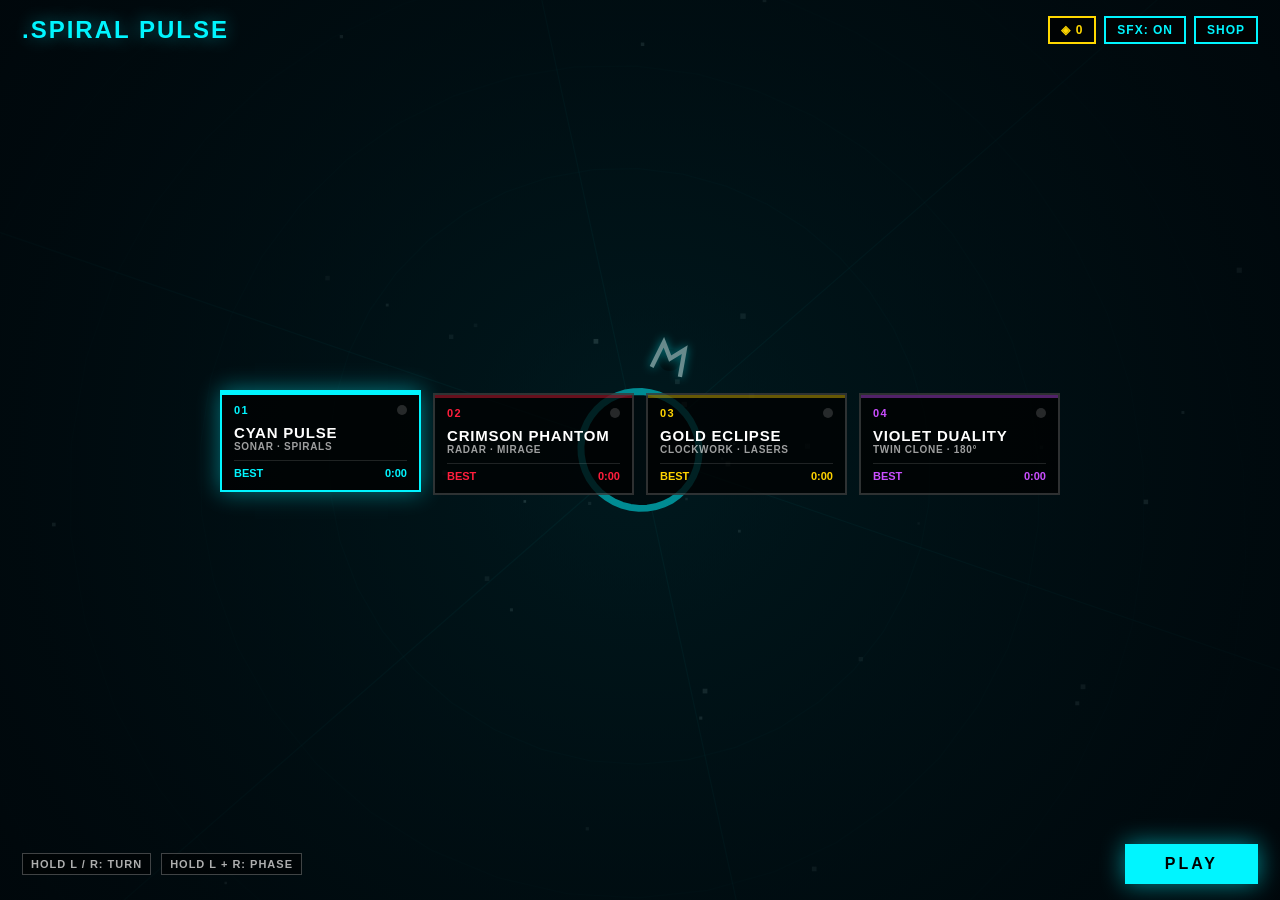
==== commit 6051eb71: "Add files via upload" ====
--- a/index.html
+++ b/index.html
@@ -5,7 +5,7 @@
   <meta name="viewport" content="width=device-width, initial-scale=1.0, maximum-scale=1.0, user-scalable=no, viewport-fit=cover" />
   <title>.Spiral Pulse</title>
   <meta name="description" content=".Spiral Pulse — 3D Radial Survival Arcade" />
-  <meta name="theme-color" content="#001d20" />
+  <meta name="theme-color" content="#001417" />
   <meta name="mobile-web-app-capable" content="yes" />
   <meta name="apple-mobile-web-app-capable" content="yes" />
   <meta name="apple-mobile-web-app-status-bar-style" content="black-translucent" />
@@ -15,9 +15,8 @@
   <link rel="apple-touch-icon" sizes="192x192" href="./icon-192.png" />
   <style>
     :root {
-      --bg: #00282b;
+      --bg: #002024;
       --accent: #00ffff;
-      --ink: #000000;
     }
     * {
       box-sizing: border-box;
@@ -32,7 +31,7 @@
       width: 100%;
       height: 100%;
       overflow: hidden;
-      background: #001417;
+      background: #000e10;
       font-family: 'Segoe UI', -apple-system, BlinkMacSystemFont, Roboto, Helvetica, Arial, sans-serif;
       touch-action: none;
     }
@@ -51,15 +50,14 @@
       width: 100%;
       height: 100%;
     }
-    /* Classic top-right timer box */
     #timerBox {
       position: absolute;
       top: 0;
       right: 0;
-      background: #000;
+      background: rgba(0, 0, 0, 0.9);
       border-left: 3px solid var(--accent);
       border-bottom: 3px solid var(--accent);
-      padding: 6px 14px 7px 16px;
+      padding: 6px 15px 7px 17px;
       color: var(--accent);
       font-weight: 900;
       font-size: 26px;
@@ -68,6 +66,7 @@
       z-index: 20;
       pointer-events: none;
       display: none;
+      box-shadow: -4px 4px 18px rgba(0, 0, 0, 0.5);
     }
     #hudTopLeft {
       position: absolute;
@@ -107,7 +106,7 @@
       left: 50%;
       transform: translateX(-50%) scale(0.9);
       padding: 5px 16px;
-      background: rgba(0, 0, 0, 0.8);
+      background: rgba(0, 0, 0, 0.84);
       border: 2px solid var(--accent);
       color: var(--accent);
       font-weight: 900;
@@ -124,7 +123,6 @@
       opacity: 1;
       transform: translateX(-50%) scale(1);
     }
-    /* Menu Overlay */
     .overlay {
       position: absolute;
       inset: 0;
@@ -132,7 +130,7 @@
       flex-direction: column;
       justify-content: space-between;
       padding: 16px 22px;
-      background: radial-gradient(circle at 50% 50%, rgba(0, 18, 22, 0.48) 0%, rgba(0, 8, 12, 0.84) 100%);
+      background: radial-gradient(circle at 50% 50%, rgba(0, 12, 16, 0.42) 0%, rgba(0, 6, 10, 0.86) 100%);
       z-index: 30;
       transition: opacity 0.25s ease;
     }
@@ -151,7 +149,7 @@
       font-weight: 900;
       letter-spacing: 2px;
       color: var(--accent);
-      text-shadow: 0 0 16px rgba(0, 255, 255, 0.35);
+      text-shadow: 0 0 18px color-mix(in srgb, var(--accent) 45%, transparent);
     }
     .topRight {
       display: flex;
@@ -163,12 +161,12 @@
       grid-template-columns: repeat(4, 1fr);
       gap: 12px;
       width: 100%;
-      max-width: 820px;
+      max-width: 840px;
       margin: auto;
     }
     .lvlCard {
-      background: rgba(0, 0, 0, 0.72);
-      border: 2px solid rgba(255, 255, 255, 0.2);
+      background: rgba(0, 0, 0, 0.76);
+      border: 2px solid rgba(255, 255, 255, 0.18);
       padding: 12px 12px 11px;
       cursor: pointer;
       display: flex;
@@ -177,12 +175,25 @@
       gap: 8px;
       transition: transform 0.16s ease, border-color 0.16s ease, box-shadow 0.16s ease;
       position: relative;
+      overflow: hidden;
+    }
+    .lvlCard::before {
+      content: '';
+      position: absolute;
+      top: 0;
+      left: 0;
+      right: 0;
+      height: 3px;
+      background: var(--c);
+      opacity: 0.4;
+      transition: opacity 0.16s ease;
     }
     .lvlCard.selected {
       transform: translateY(-3px);
       border-color: var(--c);
-      box-shadow: 0 0 18px color-mix(in srgb, var(--c) 45%, transparent);
-    }
+      box-shadow: 0 0 22px color-mix(in srgb, var(--c) 45%, transparent);
+    }
+    .lvlCard.selected::before { opacity: 1; }
     .lvlNum {
       font-size: 11px;
       font-weight: 900;
@@ -202,7 +213,7 @@
     .lvlTag {
       font-size: 10px;
       font-weight: 700;
-      letter-spacing: 0.8px;
+      letter-spacing: 0.7px;
       color: rgba(255, 255, 255, 0.62);
       text-transform: uppercase;
     }
@@ -240,7 +251,7 @@
       font-size: 11px;
       font-weight: 800;
       letter-spacing: 1px;
-      color: rgba(255, 255, 255, 0.65);
+      color: rgba(255, 255, 255, 0.68);
     }
     .ctrlHints span {
       border: 1px solid rgba(255, 255, 255, 0.25);
@@ -251,18 +262,17 @@
       background: var(--accent);
       color: #000;
       border: none;
-      padding: 11px 38px;
+      padding: 11px 40px;
       font-size: 16px;
       font-weight: 900;
       letter-spacing: 3px;
       cursor: pointer;
       text-transform: uppercase;
-      box-shadow: 0 0 22px color-mix(in srgb, var(--accent) 50%, transparent);
+      box-shadow: 0 0 24px color-mix(in srgb, var(--accent) 55%, transparent);
       transition: transform 0.12s ease;
     }
     #playBtn:active { transform: scale(0.95); }
 
-    /* Shop Modal */
     #shopModal {
       justify-content: center;
       align-items: center;
@@ -343,7 +353,6 @@
       letter-spacing: 0.8px;
     }
 
-    /* Game Over Overlay */
     #overOverlay {
       justify-content: center;
       align-items: center;
@@ -352,7 +361,7 @@
       z-index: 35;
     }
     .overBox {
-      background: rgba(0, 0, 0, 0.88);
+      background: rgba(0, 0, 0, 0.9);
       border: 2px solid var(--accent);
       padding: 20px 34px;
       text-align: center;
@@ -535,20 +544,25 @@
     try { localStorage.setItem(SAVE_KEY, JSON.stringify(save)); } catch (_) {}
   }
 
-  // ===== 4 UNIQUE LEVELS =====
+  // ===== 4 VISUALLY & MECHANICALLY DISTINCT LEVELS (BALANCED VIRTUAL SPEEDS) =====
+  // All coordinates & speeds are in normalized virtual arena units (Virtual Height = 520)
+  // so gameplay feels identically smooth & fair on phones, tablets, and desktops!
   const LEVELS = [
     {
       id: 0,
       num: '01',
       name: 'CYAN PULSE',
-      tag: 'SPIRALS · GATES',
-      bg: '#00262a',
-      bgDeep: '#001215',
-      accent: '#00ffff',
-      sideShade: '#008b94',
-      bpm: 126,
-      baseSpeed: 198,
-      baseSpin: 0.42,
+      tag: 'SONAR · SPIRALS',
+      bg: '#002228',
+      bgMid: '#00171c',
+      bgDeep: '#000c0f',
+      accent: '#00f5ff',
+      rim: '#c8ffff',
+      sideShade: '#007480',
+      gridCol: 'rgba(0, 245, 255, 0.08)',
+      bpm: 122,
+      baseSpeed: 120,
+      baseSpin: 0.34,
       camProfile: 'dive',
       notes: [55, 65.41, 73.42, 82.41, 98, 82.41, 73.42, 65.41],
       lead: [220, 261.63, 329.63, 392, 440, 392, 329.63, 293.66]
@@ -557,14 +571,17 @@
       id: 1,
       num: '02',
       name: 'CRIMSON PHANTOM',
-      tag: 'MIRAGE · RADAR',
-      bg: '#230005',
-      bgDeep: '#110002',
-      accent: '#ff1e32',
-      sideShade: '#8c0c18',
-      bpm: 132,
-      baseSpeed: 212,
-      baseSpin: -0.52,
+      tag: 'RADAR · MIRAGE',
+      bg: '#240208',
+      bgMid: '#160004',
+      bgDeep: '#0b0002',
+      accent: '#ff1e3c',
+      rim: '#ffb8c4',
+      sideShade: '#7d0a1c',
+      gridCol: 'rgba(255, 30, 60, 0.09)',
+      bpm: 128,
+      baseSpeed: 128,
+      baseSpin: -0.40,
       camProfile: 'bank',
       notes: [51.91, 51.91, 61.74, 69.3, 77.78, 69.3, 61.74, 58.27],
       lead: [207.65, 246.94, 311.13, 369.99, 415.3, 369.99, 311.13, 277.18]
@@ -573,14 +590,17 @@
       id: 2,
       num: '03',
       name: 'GOLD ECLIPSE',
-      tag: 'GEARS · LASERS',
-      bg: '#1c1900',
-      bgDeep: '#0e0c00',
-      accent: '#ffd800',
-      sideShade: '#8f7500',
-      bpm: 136,
-      baseSpeed: 222,
-      baseSpin: 0.56,
+      tag: 'CLOCKWORK · LASERS',
+      bg: '#201900',
+      bgMid: '#140f00',
+      bgDeep: '#0a0700',
+      accent: '#ffd400',
+      rim: '#fff6be',
+      sideShade: '#856900',
+      gridCol: 'rgba(255, 212, 0, 0.08)',
+      bpm: 132,
+      baseSpeed: 134,
+      baseSpin: 0.44,
       camProfile: 'iso',
       notes: [58.27, 58.27, 69.3, 77.78, 87.31, 77.78, 69.3, 65.41],
       lead: [233.08, 277.18, 349.23, 415.3, 466.16, 415.3, 349.23, 311.13]
@@ -589,14 +609,17 @@
       id: 3,
       num: '04',
       name: 'VIOLET DUALITY',
-      tag: 'DUAL CLONE · 180°',
-      bg: '#160426',
-      bgDeep: '#0a0214',
-      accent: '#c84bff',
-      sideShade: '#691f91',
-      bpm: 134,
-      baseSpeed: 208,
-      baseSpin: 0.48,
+      tag: 'TWIN CLONE · 180°',
+      bg: '#19052e',
+      bgMid: '#10021f',
+      bgDeep: '#070110',
+      accent: '#ca4eff',
+      rim: '#f0ccff',
+      sideShade: '#621a8c',
+      gridCol: 'rgba(202, 78, 255, 0.09)',
+      bpm: 130,
+      baseSpeed: 124,
+      baseSpin: 0.38,
       camProfile: 'wave',
       notes: [49, 58.27, 65.41, 73.42, 87.31, 73.42, 65.41, 58.27],
       lead: [196, 233.08, 293.66, 349.23, 392, 349.23, 293.66, 261.63]
@@ -614,7 +637,7 @@
     { id: 'stabilizer', name: 'STABILIZER', sub: 'MAX 1.55X SIZE', price: 60 }
   ];
 
-  // ===== DOM & STAGE (STRICT LANDSCAPE) =====
+  // ===== DOM & STAGE (STRICT LANDSCAPE + NORMALIZED VIRTUAL ARENA) =====
   const stage = document.getElementById('stage');
   const canvas = document.getElementById('game');
   const ctx = canvas.getContext('2d', { alpha: false });
@@ -626,7 +649,9 @@
   const shopModal = document.getElementById('shopModal');
   const overOverlay = document.getElementById('overOverlay');
 
-  let W = 960, H = 540, DPR = 1, isRotated = false;
+  const VIRTUAL_H = 520;
+  let W = 960, H = 540, DPR = 1, isRotated = false, arenaScale = 1;
+
   function resize() {
     const vw = window.innerWidth;
     const vh = window.innerHeight;
@@ -648,6 +673,7 @@
       stage.style.top = '0px';
       stage.style.transform = 'none';
     }
+    arenaScale = Math.max(0.55, Math.min(1.65, H / VIRTUAL_H));
     DPR = Math.min(window.devicePixelRatio || 1, 2);
     canvas.width = Math.round(W * DPR);
     canvas.height = Math.round(H * DPR);
@@ -658,16 +684,10 @@
   resize();
 
   function clientToStageX(clientX, clientY) {
-    const vw = window.innerWidth;
-    const vh = window.innerHeight;
-    if (isRotated) {
-      // Visual top of portrait screen becomes left side of rotated 90deg CW landscape stage
-      return clientY;
-    }
-    return clientX;
-  }
-
-  // ===== AUDIO ENGINE (WEB AUDIO PROCEDURAL SYNTH) =====
+    return isRotated ? clientY : clientX;
+  }
+
+  // ===== AUDIO ENGINE =====
   let audioCtx = null;
   let masterGain = null;
   let beatAccum = 0;
@@ -695,9 +715,9 @@
     const osc = audioCtx.createOscillator();
     const g = audioCtx.createGain();
     osc.type = 'sine';
-    osc.frequency.setValueAtTime(strong ? 165 : 135, now);
+    osc.frequency.setValueAtTime(strong ? 160 : 130, now);
     osc.frequency.exponentialRampToValueAtTime(36, now + 0.13);
-    g.gain.setValueAtTime(strong ? 0.65 : 0.45, now);
+    g.gain.setValueAtTime(strong ? 0.62 : 0.42, now);
     g.gain.exponentialRampToValueAtTime(0.001, now + 0.16);
     osc.connect(g);
     g.connect(masterGain);
@@ -714,9 +734,9 @@
     osc.type = hyper ? 'sawtooth' : 'triangle';
     osc.frequency.setValueAtTime(freq, now);
     filt.type = 'lowpass';
-    filt.frequency.setValueAtTime(hyper ? 1600 : 620, now);
-    filt.frequency.exponentialRampToValueAtTime(220, now + dur);
-    g.gain.setValueAtTime(hyper ? 0.22 : 0.28, now);
+    filt.frequency.setValueAtTime(hyper ? 1500 : 600, now);
+    filt.frequency.exponentialRampToValueAtTime(210, now + dur);
+    g.gain.setValueAtTime(hyper ? 0.2 : 0.26, now);
     g.gain.exponentialRampToValueAtTime(0.001, now + dur);
     osc.connect(filt);
     filt.connect(g);
@@ -732,7 +752,7 @@
     const g = audioCtx.createGain();
     osc.type = 'square';
     osc.frequency.setValueAtTime(freq, now);
-    g.gain.setValueAtTime(0.09, now);
+    g.gain.setValueAtTime(0.08, now);
     g.gain.exponentialRampToValueAtTime(0.001, now + dur);
     osc.connect(g);
     g.connect(masterGain);
@@ -743,7 +763,7 @@
   function playHat(vol) {
     if (!audioCtx || !save.sound) return;
     const now = audioCtx.currentTime;
-    const len = Math.floor(audioCtx.sampleRate * 0.035);
+    const len = Math.floor(audioCtx.sampleRate * 0.032);
     const buf = audioCtx.createBuffer(1, len, audioCtx.sampleRate);
     const data = buf.getChannelData(0);
     for (let i = 0; i < len; i++) data[i] = (Math.random() * 2 - 1) * (1 - i / len);
@@ -754,7 +774,7 @@
     hp.frequency.value = 6500;
     const g = audioCtx.createGain();
     g.gain.setValueAtTime(vol, now);
-    g.gain.exponentialRampToValueAtTime(0.001, now + 0.035);
+    g.gain.exponentialRampToValueAtTime(0.001, now + 0.032);
     src.connect(hp);
     hp.connect(g);
     g.connect(masterGain);
@@ -770,29 +790,29 @@
       osc.type = 'sine';
       osc.frequency.setValueAtTime(880, now);
       osc.frequency.exponentialRampToValueAtTime(1480, now + 0.11);
-      g.gain.setValueAtTime(0.26, now);
+      g.gain.setValueAtTime(0.25, now);
       g.gain.exponentialRampToValueAtTime(0.001, now + 0.13);
     } else if (type === 'nearmiss') {
       osc.type = 'triangle';
       osc.frequency.setValueAtTime(660, now);
       osc.frequency.exponentialRampToValueAtTime(1180, now + 0.09);
-      g.gain.setValueAtTime(0.18, now);
+      g.gain.setValueAtTime(0.16, now);
       g.gain.exponentialRampToValueAtTime(0.001, now + 0.1);
     } else if (type === 'scrape') {
       osc.type = 'sawtooth';
-      osc.frequency.setValueAtTime(190 + Math.random() * 80, now);
-      g.gain.setValueAtTime(0.06, now);
+      osc.frequency.setValueAtTime(190 + Math.random() * 70, now);
+      g.gain.setValueAtTime(0.05, now);
+      g.gain.exponentialRampToValueAtTime(0.001, now + 0.04);
+    } else if (type === 'tick') {
+      osc.type = 'sine';
+      osc.frequency.setValueAtTime(980, now);
+      g.gain.setValueAtTime(0.14, now);
       g.gain.exponentialRampToValueAtTime(0.001, now + 0.045);
-    } else if (type === 'tick') {
-      osc.type = 'square';
-      osc.frequency.setValueAtTime(1040, now);
-      g.gain.setValueAtTime(0.14, now);
-      g.gain.exponentialRampToValueAtTime(0.001, now + 0.04);
     } else if (type === 'laser') {
       osc.type = 'sawtooth';
       osc.frequency.setValueAtTime(420, now);
-      osc.frequency.exponentialRampToValueAtTime(90, now + 0.22);
-      g.gain.setValueAtTime(0.24, now);
+      osc.frequency.exponentialRampToValueAtTime(95, now + 0.22);
+      g.gain.setValueAtTime(0.22, now);
       g.gain.exponentialRampToValueAtTime(0.001, now + 0.24);
     } else if (type === 'split') {
       osc.type = 'triangle';
@@ -804,7 +824,7 @@
       osc.type = 'sawtooth';
       osc.frequency.setValueAtTime(240, now);
       osc.frequency.exponentialRampToValueAtTime(38, now + 0.36);
-      g.gain.setValueAtTime(0.42, now);
+      g.gain.setValueAtTime(0.4, now);
       g.gain.exponentialRampToValueAtTime(0.001, now + 0.38);
     } else {
       return;
@@ -844,7 +864,13 @@
     return d >= 0 && d <= span;
   }
 
-  // ===== GAME STATE =====
+  // ===== GAME STATE (ALL IN VIRTUAL ARENA UNITS) =====
+  const CORE_R = 36;
+  const ORBIT_R = 60;
+  const PLAYER_BASE_H = 11.5;
+  const PLAYER_BASE_W = 10.5;
+  const TURN_SPEED = 6.25;
+
   let mode = 'menu'; // 'menu' | 'play' | 'dying' | 'over'
   let curLvl = LEVELS[save.selectedLevel] || LEVELS[0];
   let runTime = 0;
@@ -858,30 +884,35 @@
   let lastSpeedTier = 0;
   let scrapeCooldown = 0;
 
-  // 3D Camera state
-  let depth3D = 0;     // 0 = 2D, 1 = full 3D extrusion
-  let hyperAmt = 0;    // 0..1 during 20-30s 3D Hyper-Tunnel
+  // 3D Camera & Ambient FX state
+  let depth3D = 0;
+  let hyperAmt = 0;
   let camTiltX = 0;
   let camTiltY = 0;
   let camZoom = 1;
   let camSway = 0;
+  let sonarRipples = [];
+  let bgParticles = [];
+  for (let i = 0; i < 48; i++) {
+    bgParticles.push({
+      ang: Math.random() * TAU,
+      r: 50 + Math.random() * 440,
+      spd: 14 + Math.random() * 34,
+      sz: 1.2 + Math.random() * 2.2,
+      alpha: 0.2 + Math.random() * 0.55
+    });
+  }
   let warpStreaks = [];
-  for (let i = 0; i < 42; i++) {
-    warpStreaks.push({ ang: Math.random() * TAU, r: Math.random(), spd: 0.6 + Math.random() * 1.1 });
-  }
-
-  // Player state
-  const CORE_R = 34;
-  const ORBIT_R = 54;
-  const PLAYER_BASE_H = 12;
-  const PLAYER_BASE_W = 11;
+  for (let i = 0; i < 40; i++) {
+    warpStreaks.push({ ang: Math.random() * TAU, r: Math.random(), spd: 0.55 + Math.random() * 1.0 });
+  }
 
   let player = {
     ang: -Math.PI / 2,
     angVel: 0,
     radialBounce: 0,
     radialVel: 0,
-    scale: 1.0,       // grows 1.0 -> maxScale irreversibly during run
+    scale: 1.0,
     phaseFuel: 3.0,
     phaseMax: 3.0,
     phasing: false,
@@ -889,13 +920,10 @@
     grace: 0
   };
 
-  // Level 4 Dual Clone state
   let duality = {
     active: false,
-    splitBlend: 0,    // 0..1 smooth separation animation
-    respawnTimer: 5.0,
-    aliveA: true,
-    aliveB: false
+    splitBlend: 0,
+    respawnTimer: 5.0
   };
 
   let walls = [];
@@ -904,9 +932,10 @@
   let sparks = [];
   let shards = [];
   let floatTexts = [];
-  let spawnTimer = 0;
-  let laserTimer = 3.6;
+  let laserTimer = 4.6;
   let patternCount = 0;
+  let lastSafeGapAng = -Math.PI / 2;
+  let nextRequiredClearance = 0;
 
   // ===== INPUT (HOLD L / R + MULTITOUCH + KEYBOARD) =====
   let keyL = false, keyR = false;
@@ -1139,6 +1168,7 @@
     beatAccum = 0;
     stepIdx = 0;
     beatPulse = 0;
+    sonarRipples = [];
 
     player.ang = -Math.PI / 2;
     player.angVel = 0;
@@ -1149,13 +1179,11 @@
     player.phaseFuel = player.phaseMax;
     player.phasing = false;
     player.nearMissCd = 0;
-    player.grace = 0.6;
+    player.grace = 0.65;
 
     duality.active = false;
     duality.splitBlend = 0;
     duality.respawnTimer = 5.0;
-    duality.aliveA = true;
-    duality.aliveB = false;
 
     walls = [];
     coins = [];
@@ -1163,9 +1191,10 @@
     sparks = [];
     shards = [];
     floatTexts = [];
-    spawnTimer = 0.25;
-    laserTimer = 4.2;
+    laserTimer = 4.6;
     patternCount = 0;
+    lastSafeGapAng = player.ang;
+    nextRequiredClearance = 0;
 
     activeTouches.clear();
     mouseSide = null;
@@ -1178,23 +1207,35 @@
     showBanner(`${curLvl.num} · ${curLvl.name}`, 1.6);
   }
 
-  // ===== WALL / PATTERN GENERATOR =====
-  function maxSpawnRadius() {
-    return Math.hypot(W, H) * 0.64 + 60;
+  // ===== MATHEMATICALLY GUARANTEED FAIR SPATIAL WAVE SPAWNER =====
+  function getSpawnRadius() {
+    const vW = W / arenaScale;
+    const vH = H / arenaScale;
+    return Math.hypot(vW, vH) * 0.54 + 34;
+  }
+
+  function getOutermostWallOuterR() {
+    let maxR = 0;
+    for (let i = 0; i < walls.length; i++) {
+      const outer = walls[i].r + walls[i].thick;
+      if (outer > maxR) maxR = outer;
+    }
+    return maxR;
   }
 
   function addWall(opts) {
     walls.push({
       r: opts.r,
-      thick: opts.thick || 26,
+      thick: opts.thick || 24,
       start: normAng(opts.start),
-      span: clamp(opts.span, 0.12, TAU - 0.12),
+      span: clamp(opts.span, 0.14, TAU - 0.14),
       rotSpd: opts.rotSpd || 0,
       kind: opts.kind || 'arc',        // 'arc' | 'gear' | 'phantom' | 'split' | 'breathe'
       baseStart: normAng(opts.start),
-      baseSpan: clamp(opts.span, 0.12, TAU - 0.12),
-      phase: opts.phase || Math.random() * TAU,
-      phantomTriggerR: opts.phantomTriggerR || 195,
+      baseSpan: clamp(opts.span, 0.14, TAU - 0.14),
+      oscAmp: opts.oscAmp || 0.16,
+      phase: opts.phase || 0,
+      phantomTriggerR: opts.phantomTriggerR || 285,
       phantomAlpha: 1,
       vanished: false,
       hitFlash: 0,
@@ -1208,191 +1249,243 @@
     coins.push({ r, ang: normAng(ang), taken: false, pulse: Math.random() * TAU });
   }
 
-  function spawnPattern() {
-    const R0 = maxSpawnRadius();
+  // Helper: creates a single ring with a guaranteed gap centered at `gapCenter` of width `gapWidth`
+  function addRingWithGap(r, thick, gapCenter, gapWidth, extra = {}) {
+    const start = normAng(gapCenter + gapWidth * 0.5);
+    const span = TAU - gapWidth;
+    addWall({ r, thick, start, span, ...extra });
+  }
+
+  // Helper: creates a 180°-symmetric pair of walls with TWO gaps centered at `gapCenter` and `gapCenter + PI`
+  function addSymmetricPair(r, thick, gapCenter, gapWidth, extra = {}) {
+    const startA = normAng(gapCenter + gapWidth * 0.5);
+    const span = Math.PI - gapWidth;
+    addWall({ r, thick, start: startA, span, ...extra });
+    addWall({ r, thick, start: normAng(startA + Math.PI), span, ...extra });
+  }
+
+  function spawnFairWave(wallSpd) {
+    const R0 = getSpawnRadius();
     const t = runTime;
-    const easyFactor = clamp(1 - t / 32, 0, 1); // Generous openings at start
-    const baseGap = lerp(0.95, 1.38, easyFactor);
-    const baseAng = Math.random() * TAU;
+    const ease = clamp(1 - t / 42, 0, 1); // Gentle difficulty ramp over 42s
     patternCount++;
 
-    // 3D HYPER-TUNNEL (20.0 - 30.0s): Wide rhythmic warp corridors + bonus coins
-    if (t >= 19.2 && t <= 29.6) {
-      const sym = (curLvl.id === 3 && duality.active);
-      if (sym) {
-        const gap = 0.92;
-        const arcSpan = Math.PI - gap;
-        for (let k = 0; k < 2; k++) {
-          const stepAng = baseAng + k * 0.42;
-          const r = R0 + k * 105;
-          addWall({ r, thick: 28, start: stepAng, span: arcSpan, height3D: 54 });
-          addWall({ r, thick: 28, start: stepAng + Math.PI, span: arcSpan, height3D: 54 });
-          if (k === 0) {
-            addCoin(r + 14, stepAng + arcSpan + gap * 0.5);
-            addCoin(r + 14, stepAng + Math.PI + arcSpan + gap * 0.5);
+    // Choose a reachable next gap center relative to lastSafeGapAng (never forcing impossible snaps!)
+    const isDualLvl = (curLvl.id === 3);
+    const maxDelta = isDualLvl ? 0.92 : 1.38;
+    const minDelta = 0.42;
+    const dir = Math.random() < 0.5 ? 1 : -1;
+    const delta = dir * (minDelta + Math.random() * (maxDelta - minDelta));
+    const gapAng = normAng(lastSafeGapAng + delta);
+
+    // Guaranteed generous gap width (always >= 2.6x enlarged 2x player width!)
+    const stdGap = lerp(1.18, 1.62, ease);
+    const dualGap = lerp(1.06, 1.34, ease);
+
+    let exitGapAng = gapAng;
+    let extraClearance = 0;
+
+    // --- 3D HYPER-TUNNEL (20.0 - 30.0s): Wide, rhythmic, exhilarating warp corridors ---
+    if (t >= 19.0 && t <= 29.4) {
+      if (isDualLvl) {
+        const g = 1.24;
+        const step = dir * 0.36;
+        for (let k = 0; k < 3; k++) {
+          const a = normAng(gapAng + k * step);
+          const r = R0 + k * 108;
+          addSymmetricPair(r, 24, a, g, { height3D: 54 });
+          if (k === 1) {
+            addCoin(r + 12, a);
+            addCoin(r + 12, a + Math.PI);
           }
-        }
-        return 0.78;
+          exitGapAng = a;
+        }
+        extraClearance = 40;
       } else {
-        const gap = 1.28;
-        const step = (Math.random() < 0.5 ? 1 : -1) * 0.52;
+        const g = 1.50;
+        const step = dir * 0.44;
         for (let k = 0; k < 3; k++) {
-          const a = baseAng + k * step;
-          const r = R0 + k * 96;
-          addWall({ r, thick: 26, start: a, span: TAU - gap, height3D: 56 });
-          if (k === 1) addCoin(r + 13, a + TAU - gap * 0.5);
-        }
-        return 0.96;
-      }
-    }
-
-    // LEVEL 4: VIOLET DUALITY (180° Centrally-Symmetric Fair Patterns)
-    if (curLvl.id === 3) {
-      const dual = duality.active || t > 4.2;
-      if (dual) {
-        const pick = patternCount % 4;
-        if (pick === 0) {
-          // Twin Breathing Gates (180° symmetric)
-          const gap = lerp(0.84, 1.08, easyFactor);
-          const span = Math.PI - gap;
-          addWall({ r: R0, thick: 28, start: baseAng, span, kind: 'breathe', phase: 0, height3D: 38 });
-          addWall({ r: R0, thick: 28, start: baseAng + Math.PI, span, kind: 'breathe', phase: 0, height3D: 38 });
-          if (Math.random() < 0.55) {
-            addCoin(R0 + 14, baseAng + span + gap * 0.5);
-            addCoin(R0 + 14, baseAng + Math.PI + span + gap * 0.5);
-          }
-          return 0.95;
-        } else if (pick === 1) {
-          // Twin Stepped Spiral (180° symmetric)
-          const dir = Math.random() < 0.5 ? 1 : -1;
-          const gap = lerp(0.9, 1.12, easyFactor);
-          const span = Math.PI - gap;
-          for (let k = 0; k < 3; k++) {
-            const r = R0 + k * 92;
-            const a = baseAng + k * dir * 0.52;
-            addWall({ r, thick: 24, start: a, span, height3D: 34 });
-            addWall({ r, thick: 24, start: a + Math.PI, span, height3D: 34 });
-          }
-          addCoin(R0 + 92 + 12, baseAng + dir * 0.52 + span + gap * 0.5);
-          return 1.38;
-        } else if (pick === 2) {
-          // Symmetric 4-way clover (still 180° symmetric!)
-          const span = Math.PI * 0.5 - lerp(0.46, 0.58, easyFactor);
-          for (let k = 0; k < 4; k++) {
-            addWall({ r: R0, thick: 30, start: baseAng + k * Math.PI * 0.5, span, rotSpd: 0.32, height3D: 36 });
-          }
-          return 0.88;
-        } else {
-          // Twin Thick Anvils (180° symmetric)
-          const gap = lerp(0.95, 1.15, easyFactor);
-          const span = Math.PI - gap;
-          addWall({ r: R0, thick: 46, start: baseAng, span: span * 0.55, height3D: 44 });
-          addWall({ r: R0 + 10, thick: 24, start: baseAng + span * 0.55, span: span * 0.45, height3D: 30 });
-          addWall({ r: R0, thick: 46, start: baseAng + Math.PI, span: span * 0.55, height3D: 44 });
-          addWall({ r: R0 + 10, thick: 24, start: baseAng + Math.PI + span * 0.55, span: span * 0.45, height3D: 30 });
-          return 1.05;
-        }
-      }
-    }
-
-    // LEVEL 1: CYAN PULSE (Classic Stepped Snails, Cloverleaf, Stepped-Thickness Arcs)
-    if (curLvl.id === 0) {
+          const a = normAng(gapAng + k * step);
+          const r = R0 + k * 104;
+          addRingWithGap(r, 24, a, g, { height3D: 56 });
+          if (k === 1) addCoin(r + 12, a);
+          exitGapAng = a;
+        }
+        extraClearance = 40;
+      }
+    }
+
+    // --- LEVEL 04: VIOLET DUALITY (Always 100% 180°-symmetric so solo & dual clone are always fair!) ---
+    else if (curLvl.id === 3) {
       const pick = patternCount % 4;
       if (pick === 0) {
-        // Stepped Snail Spiral (authentic screenshot 5:14 & 4:24)
-        const dir = Math.random() < 0.5 ? 1 : -1;
-        const steps = 4;
-        const segSpan = (TAU - baseGap) / steps;
-        for (let k = 0; k < steps; k++) {
-          const a = dir > 0 ? baseAng + k * segSpan : baseAng - (k + 1) * segSpan;
-          addWall({ r: R0 + k * 24, thick: 26 + (k % 2) * 8, start: a, span: segSpan + 0.03, height3D: 32 + k * 4 });
-        }
-        if (Math.random() < 0.55) addCoin(R0 + 36, baseAng - dir * baseGap * 0.5);
-        return 1.08;
+        // Twin Breathing Gates (oscAmp capped so narrowest opening is STILL >= 0.96 rad!)
+        const safeBaseGap = Math.max(1.22, dualGap);
+        addSymmetricPair(R0, 26, gapAng, safeBaseGap, { kind: 'breathe', oscAmp: 0.12, phase: 0, height3D: 38 });
+        if (Math.random() < 0.6) {
+          addCoin(R0 + 13, gapAng);
+          addCoin(R0 + 13, gapAng + Math.PI);
+        }
+        exitGapAng = gapAng;
       } else if (pick === 1) {
-        // Cloverleaf 3-way gate (authentic screenshot 3:90)
-        const span = TAU / 3 - lerp(0.54, 0.72, easyFactor);
+        // Flowing Twin Staircase (gentle 0.42 rad steps, generous 112u radial spacing)
+        const step = dir * 0.42;
         for (let k = 0; k < 3; k++) {
-          addWall({ r: R0, thick: 28, start: baseAng + k * (TAU / 3), span, height3D: 34 });
-        }
-        addWall({ r: R0 + 92, thick: 24, start: baseAng + 0.4, span: TAU - baseGap * 1.05, height3D: 30 });
-        if (Math.random() < 0.5) addCoin(R0 + 104, baseAng + 0.4 + TAU - baseGap * 0.52);
-        return 1.25;
+          const a = normAng(gapAng + k * step);
+          const r = R0 + k * 112;
+          addSymmetricPair(r, 22, a, dualGap + 0.08, { height3D: 34 + k * 4 });
+          if (k === 1) addCoin(r + 11, a);
+          exitGapAng = a;
+        }
+        extraClearance = 35;
       } else if (pick === 2) {
-        // Stepped-thickness Anvil Ring (authentic screenshot 3:78)
-        const total = TAU - baseGap;
-        addWall({ r: R0, thick: 48, start: baseAng, span: total * 0.48, height3D: 44 });
-        addWall({ r: R0 + 12, thick: 24, start: baseAng + total * 0.48, span: total * 0.52, height3D: 28 });
-        return 0.96;
+        // Symmetric 4-Way Prism Cross (four 0.72+ rad openings, gentle slow rotation)
+        const open = lerp(0.72, 0.86, ease);
+        const span = Math.PI * 0.5 - open;
+        const rot = dir * 0.24;
+        for (let k = 0; k < 4; k++) {
+          addWall({ r: R0, thick: 26, start: gapAng + open * 0.5 + k * Math.PI * 0.5, span, rotSpd: rot, height3D: 36 });
+        }
+        exitGapAng = gapAng;
       } else {
-        // Alternating Dual Arcs
-        for (let k = 0; k < 2; k++) {
-          addWall({ r: R0 + k * 88, thick: 25, start: baseAng + k * Math.PI, span: TAU - baseGap * 1.1, height3D: 30 });
-        }
-        return 1.18;
-      }
-    }
-
-    // LEVEL 2: CRIMSON PHANTOM (Radar Wedges, Splitting Gates, Phantom Vanishing Walls)
-    if (curLvl.id === 1) {
+        // Twin Stepped-Thickness Prism Anvils
+        const span = Math.PI - dualGap;
+        const sA = normAng(gapAng + dualGap * 0.5);
+        addWall({ r: R0, thick: 40, start: sA, span: span * 0.5, height3D: 44 });
+        addWall({ r: R0 + 10, thick: 22, start: sA + span * 0.5, span: span * 0.5, height3D: 28 });
+        addWall({ r: R0, thick: 40, start: sA + Math.PI, span: span * 0.5, height3D: 44 });
+        addWall({ r: R0 + 10, thick: 22, start: sA + Math.PI + span * 0.5, span: span * 0.5, height3D: 28 });
+        exitGapAng = gapAng;
+      }
+    }
+
+    // --- LEVEL 01: CYAN PULSE (Classic Stepped Snails, Cloverleaf, Stepped Anvils) ---
+    else if (curLvl.id === 0) {
       const pick = patternCount % 4;
       if (pick === 0) {
-        // Massive Radar Wedges (authentic screenshot 3:83)
-        const wedgeSpan = 1.15;
-        addWall({ r: R0, thick: 115, start: baseAng, span: wedgeSpan, height3D: 48 });
-        addWall({ r: R0, thick: 115, start: baseAng + Math.PI, span: wedgeSpan, height3D: 48 });
-        addWall({ r: R0 + 35, thick: 24, start: baseAng + wedgeSpan + 0.35, span: Math.PI - wedgeSpan - 0.7, kind: 'phantom', phantomTriggerR: 205, height3D: 28 });
-        if (Math.random() < 0.6) addCoin(R0 + 48, baseAng + wedgeSpan + (Math.PI - wedgeSpan) * 0.5);
-        return 1.25;
+        // Authentic Stepped Snail Spiral (steps along arc around a wide safe gap)
+        const steps = 4;
+        const arcTotal = TAU - stdGap;
+        const segSpan = arcTotal / steps;
+        const s0 = normAng(gapAng + stdGap * 0.5);
+        for (let k = 0; k < steps; k++) {
+          const idx = dir > 0 ? k : (steps - 1 - k);
+          addWall({ r: R0 + idx * 18, thick: 24 + (k % 2) * 6, start: s0 + k * segSpan, span: segSpan + 0.02, height3D: 30 + idx * 4 });
+        }
+        if (Math.random() < 0.6) addCoin(R0 + 26, gapAng);
+        exitGapAng = gapAng;
       } else if (pick === 1) {
-        // Phantom Mirage Ring (looks almost closed, 1 glowing mirage segment vanishes!)
-        const mirageSpan = lerp(1.15, 1.45, easyFactor);
-        addWall({ r: R0, thick: 28, start: baseAng, span: TAU - mirageSpan, height3D: 34 });
-        addWall({ r: R0, thick: 28, start: baseAng + TAU - mirageSpan, span: mirageSpan - 0.04, kind: 'phantom', phantomTriggerR: 225, height3D: 34 });
-        addCoin(R0 + 14, baseAng + TAU - mirageSpan * 0.5);
-        return 0.98;
+        // 3-Way Cloverleaf + Follow-Up Wide Ring (spaced 128u apart!)
+        const open = lerp(0.76, 0.94, ease);
+        const span = TAU / 3 - open;
+        for (let k = 0; k < 3; k++) {
+          addWall({ r: R0, thick: 26, start: gapAng + open * 0.5 + k * (TAU / 3), span, height3D: 34 });
+        }
+        const nextA = normAng(gapAng + dir * 0.65);
+        addRingWithGap(R0 + 128, 24, nextA, stdGap + 0.1, { height3D: 30 });
+        if (Math.random() < 0.55) addCoin(R0 + 140, nextA);
+        exitGapAng = nextA;
+        extraClearance = 30;
       } else if (pick === 2) {
-        // Dynamic Splitting/Rejoining Arcs
-        const span = Math.PI - lerp(0.68, 0.88, easyFactor);
-        addWall({ r: R0, thick: 26, start: baseAng, span, kind: 'split', phase: 0, height3D: 34 });
-        addWall({ r: R0, thick: 26, start: baseAng + Math.PI, span, kind: 'split', phase: Math.PI, height3D: 34 });
-        return 0.95;
+        // Classic Stepped-Thickness Anvil Ring
+        const total = TAU - stdGap;
+        const s0 = normAng(gapAng + stdGap * 0.5);
+        addWall({ r: R0, thick: 44, start: s0, span: total * 0.46, height3D: 44 });
+        addWall({ r: R0 + 10, thick: 22, start: s0 + total * 0.46, span: total * 0.54, height3D: 28 });
+        exitGapAng = gapAng;
       } else {
-        // Red Stepped Snail
+        // Flowing 2-Step Neon Corridor
+        const a2 = normAng(gapAng + dir * 0.85);
+        addRingWithGap(R0, 24, gapAng, stdGap + 0.08, { height3D: 32 });
+        addRingWithGap(R0 + 122, 24, a2, stdGap + 0.08, { height3D: 32 });
+        exitGapAng = a2;
+        extraClearance = 28;
+      }
+    }
+
+    // --- LEVEL 02: CRIMSON PHANTOM (Tactical Radar Wedges, Splitting Gates & Clear Holographic Mirages) ---
+    else if (curLvl.id === 1) {
+      const pick = patternCount % 4;
+      if (pick === 0) {
+        // Radar Wedges with WIDE clear corridors (2 opposite safe lanes!)
+        const wedgeSpan = lerp(1.05, 0.92, ease);
+        const laneCenter = gapAng;
+        const laneHalf = (Math.PI - wedgeSpan) * 0.5;
+        addWall({ r: R0, thick: 72, start: laneCenter + laneHalf, span: wedgeSpan, height3D: 46 });
+        addWall({ r: R0, thick: 72, start: laneCenter + laneHalf + Math.PI, span: wedgeSpan, height3D: 46 });
+        // Place a clearly glowing mirage bar across one lane that dissolves early!
+        addWall({ r: R0 + 18, thick: 22, start: laneCenter - laneHalf + 0.06, span: laneHalf * 2 - 0.12, kind: 'phantom', phantomTriggerR: 295, height3D: 28 });
+        if (Math.random() < 0.65) addCoin(R0 + 36, laneCenter);
+        exitGapAng = laneCenter;
+        extraClearance = 38;
+      } else if (pick === 1) {
+        // Full Mirage Ring: solid crimson wall + wide holographic mirage door that dissolves at r=295 -> gone by r=180!
+        const mirageGap = lerp(1.32, 1.68, ease);
+        addRingWithGap(R0, 26, gapAng, mirageGap, { height3D: 34 });
+        addWall({
+          r: R0, thick: 26,
+          start: normAng(gapAng - mirageGap * 0.5 + 0.04),
+          span: mirageGap - 0.08,
+          kind: 'phantom',
+          phantomTriggerR: 295,
+          height3D: 34
+        });
+        addCoin(R0 + 13, gapAng);
+        exitGapAng = gapAng;
+      } else if (pick === 2) {
+        // Dynamic Splitting/Rejoining Dual Arcs (always leaves >= 1.05 rad safe corridors)
+        const baseGap = lerp(1.12, 1.38, ease);
+        addSymmetricPair(R0, 24, gapAng, baseGap, { kind: 'split', oscAmp: 0.14, phase: 0, height3D: 34 });
+        exitGapAng = gapAng;
+      } else {
+        // Crimson Stepped Snail
         const steps = 4;
-        const seg = (TAU - baseGap) / steps;
+        const seg = (TAU - stdGap) / steps;
+        const s0 = normAng(gapAng + stdGap * 0.5);
         for (let k = 0; k < steps; k++) {
-          addWall({ r: R0 + k * 26, thick: 30, start: baseAng + k * seg, span: seg + 0.02, height3D: 38 });
-        }
-        return 1.05;
-      }
-    }
-
-    // LEVEL 3: GOLD ECLIPSE (Angular Faceted Gears + Rotating Sectors + Core Lasers)
-    const pick = patternCount % 3;
-    if (pick === 0) {
-      // Rotating Gear Ring
-      const gap = lerp(1.05, 1.38, easyFactor);
-      const rot = (Math.random() < 0.5 ? 1 : -1) * 0.42;
-      addWall({ r: R0, thick: 30, start: baseAng, span: TAU - gap, kind: 'gear', rotSpd: rot, height3D: 40 });
-      if (Math.random() < 0.55) addCoin(R0 + 15, baseAng + TAU - gap * 0.5);
-      return 0.96;
-    } else if (pick === 1) {
-      // Double Opposing Gear Halves
-      const span = Math.PI - lerp(0.75, 0.96, easyFactor);
-      addWall({ r: R0, thick: 28, start: baseAng, span, kind: 'gear', rotSpd: 0.35, height3D: 38 });
-      addWall({ r: R0, thick: 28, start: baseAng + Math.PI, span, kind: 'gear', rotSpd: 0.35, height3D: 38 });
-      addWall({ r: R0 + 96, thick: 26, start: baseAng + 0.9, span: TAU - baseGap * 1.1, kind: 'gear', rotSpd: -0.28, height3D: 34 });
-      return 1.24;
-    } else {
-      // Triple Saw Blades
-      const span = TAU / 3 - lerp(0.58, 0.78, easyFactor);
-      for (let k = 0; k < 3; k++) {
-        addWall({ r: R0, thick: 32, start: baseAng + k * (TAU / 3), span, kind: 'gear', rotSpd: -0.3, height3D: 42 });
-      }
-      if (Math.random() < 0.5) addCoin(R0 + 16, baseAng + span + 0.32);
-      return 0.98;
-    }
+          addWall({ r: R0 + k * 18, thick: 26, start: s0 + k * seg, span: seg + 0.02, height3D: 36 });
+        }
+        exitGapAng = gapAng;
+      }
+    }
+
+    // --- LEVEL 03: GOLD ECLIPSE (Clockwork Gears, Rotating Saw Sectors + Telegraphed Core Lasers) ---
+    else {
+      const pick = patternCount % 3;
+      if (pick === 0) {
+        // Smooth Rotating Clockwork Gear Ring
+        const g = lerp(1.28, 1.62, ease);
+        const rot = dir * 0.28;
+        addRingWithGap(R0, 28, gapAng, g, { kind: 'gear', rotSpd: rot, height3D: 40 });
+        if (Math.random() < 0.6) addCoin(R0 + 14, gapAng);
+        exitGapAng = normAng(gapAng + rot * 1.4);
+      } else if (pick === 1) {
+        // Counter-Rotating Twin Gear Pair + Spaced Outer Gear
+        const g1 = lerp(1.10, 1.36, ease);
+        addSymmetricPair(R0, 26, gapAng, g1, { kind: 'gear', rotSpd: 0.24, height3D: 38 });
+        const a2 = normAng(gapAng + dir * 0.72);
+        addRingWithGap(R0 + 126, 26, a2, stdGap + 0.12, { kind: 'gear', rotSpd: -0.22, height3D: 34 });
+        exitGapAng = a2;
+        extraClearance = 34;
+      } else {
+        // Triple Clockwork Saw Blades (3 wide openings)
+        const open = lerp(0.82, 0.98, ease);
+        const span = TAU / 3 - open;
+        const rot = -dir * 0.22;
+        for (let k = 0; k < 3; k++) {
+          addWall({ r: R0, thick: 28, start: gapAng + open * 0.5 + k * (TAU / 3), span, kind: 'gear', rotSpd: rot, height3D: 42 });
+        }
+        if (Math.random() < 0.55) addCoin(R0 + 14, gapAng);
+        exitGapAng = gapAng;
+      }
+    }
+
+    lastSafeGapAng = exitGapAng;
+
+    // Compute exact minimum radial clearance before the NEXT wave is allowed to spawn
+    // Accounts for human reaction time + turning across maxDelta at current wall speed!
+    const safeTurnTime = (maxDelta / (TURN_SPEED * 0.68)) + 0.34;
+    nextRequiredClearance = Math.max(132, safeTurnTime * wallSpd) + extraClearance;
   }
 
   // ===== PARTICLES & SHATTER PHYSICS =====
@@ -1400,14 +1493,14 @@
     for (let i = 0; i < count; i++) {
       const spread = (Math.random() - 0.5) * 1.9;
       const baseA = Math.atan2(ny, nx) + spread;
-      const spd = (90 + Math.random() * 190) * speedMul;
+      const spd = (80 + Math.random() * 175) * speedMul;
       sparks.push({
         x, y,
         vx: Math.cos(baseA) * spd,
         vy: Math.sin(baseA) * spd,
         life: 0.25 + Math.random() * 0.28,
         maxLife: 0.53,
-        size: 1.8 + Math.random() * 2.5,
+        size: 1.8 + Math.random() * 2.4,
         color
       });
     }
@@ -1417,18 +1510,18 @@
     const r = ORBIT_R + player.radialBounce;
     const ox = Math.cos(ang) * r;
     const oy = Math.sin(ang) * r;
-    emitSparks(ox, oy, Math.cos(ang), Math.sin(ang), 24, '#ffffff', 1.4);
+    emitSparks(ox, oy, Math.cos(ang), Math.sin(ang), 24, '#ffffff', 1.35);
     for (let i = 0; i < 18; i++) {
       const a = (i / 18) * TAU + (Math.random() - 0.5) * 0.4;
-      const spd = 120 + Math.random() * 260;
-      const sz = (3.5 + Math.random() * 5.5) * Math.sqrt(scale);
+      const spd = 110 + Math.random() * 230;
+      const sz = (3.4 + Math.random() * 5.2) * Math.sqrt(scale);
       shards.push({
-        x: ox + (Math.random() - 0.5) * 10,
-        y: oy + (Math.random() - 0.5) * 10,
+        x: ox + (Math.random() - 0.5) * 8,
+        y: oy + (Math.random() - 0.5) * 8,
         vx: Math.cos(a) * spd,
         vy: Math.sin(a) * spd,
         rot: Math.random() * TAU,
-        vrot: (Math.random() - 0.5) * 16,
+        vrot: (Math.random() - 0.5) * 15,
         sz,
         life: 1.05 + Math.random() * 0.5,
         maxLife: 1.55,
@@ -1445,10 +1538,10 @@
     playSfx('shatter');
     vibe([35, 30, 55]);
     hitStop = 0.08;
-    shake = 14;
+    shake = 13;
     shatterAt(hitAng, player.scale, curLvl.accent);
-    if (duality.active && duality.aliveB && duality.aliveA) {
-      shatterAt(normAng(hitAng + Math.PI), player.scale, '#00f0ff');
+    if (duality.active) {
+      shatterAt(normAng(hitAng + Math.PI), player.scale, '#00f5ff');
     }
     mode = 'dying';
     deathTimer = 0.92;
@@ -1458,12 +1551,13 @@
     persist();
   }
 
-  // ===== COLLISION CHECK FOR ONE CLONE (HONEST SIDE SLIDE VS FRONTAL HIT) =====
-  function processCloneCollisions(cloneAng, isCloneB, dt, wallSpd) {
+  // ===== HONEST COLLISION: SIDE SLIDE = SAFE, FRONTAL HIT = DEATH =====
+  function processCloneCollisions(cloneAng, dt, wallSpd) {
     const pR = ORBIT_R + player.radialBounce;
-    const halfW = (PLAYER_BASE_W * 0.5 * player.scale) / pR; // angular half-width
-    const noseR = pR + PLAYER_BASE_H * 0.52 * player.scale;
-    const tailR = pR - PLAYER_BASE_H * 0.35 * player.scale;
+    // Slightly forgiving hitbox (0.82x) so grazes feel heroic instead of unfair
+    const halfW = (PLAYER_BASE_W * 0.42 * player.scale) / pR;
+    const noseR = pR + PLAYER_BASE_H * 0.44 * player.scale;
+    const tailR = pR - PLAYER_BASE_H * 0.30 * player.scale;
     let pushedAng = cloneAng;
     let died = false;
 
@@ -1475,7 +1569,7 @@
       const outerR = w.r + w.thick;
       const prevInnerR = innerR + wallSpd * dt;
 
-      // Near Miss detection when wall passes cleanly just past player's radial band
+      // Near Miss coin bonus
       if (!w.nearAwarded && !player.phasing && outerR < pR && outerR > pR - wallSpd * dt - 8) {
         const dStart = Math.abs(angDiff(pushedAng, w.start));
         const dEnd = Math.abs(angDiff(pushedAng, w.start + w.span));
@@ -1483,7 +1577,7 @@
         if ((dStart < nearThresh || dEnd < nearThresh) && !isAngleInArc(pushedAng, w.start, w.span)) {
           w.nearAwarded = true;
           if (player.nearMissCd <= 0) {
-            player.nearMissCd = 0.45;
+            player.nearMissCd = 0.48;
             save.coins += 1;
             runCoins += 1;
             coinHud.textContent = `◈ ${save.coins}`;
@@ -1496,61 +1590,54 @@
         }
       }
 
-      // Check radial overlap with player
       if (innerR > noseR || outerR < tailR) continue;
 
-      // Check angular overlap with player's frontal core + side wings
       const inCore = isAngleInArc(pushedAng, w.start, w.span);
       const inLeft = isAngleInArc(pushedAng - halfW, w.start, w.span);
       const inRight = isAngleInArc(pushedAng + halfW, w.start, w.span);
-
       if (!inCore && !inLeft && !inRight) continue;
 
       if (player.phasing || player.grace > 0) continue;
 
-      // Determine whether this is a FRONTAL impact or a SAFE SIDE contact:
-      // If wall's inner edge just arrived at/above player's nose AND player's center is inside the wall -> FRONTAL DEATH.
-      // If wall was already deep around player's radial band -> SIDE SLIDE!
       const dToStart = angDiff(pushedAng, w.start);
       const dToEnd = angDiff(pushedAng, normAng(w.start + w.span));
       const distStart = Math.abs(dToStart);
       const distEnd = Math.abs(dToEnd);
-      const sideEdgeMargin = halfW + 0.22;
-
-      const isAlreadyPastNose = innerR < pR - 2;
+      const sideEdgeMargin = halfW + 0.24;
+
+      const isAlreadyPastNose = innerR < pR - 1;
       const touchingSideEdge = !inCore || distStart < sideEdgeMargin || distEnd < sideEdgeMargin;
 
       if (isAlreadyPastNose && touchingSideEdge) {
-        // SAFE SIDE SLIDE with elastic micro-bounce, wall vibration, and sparks!
         if (distStart <= distEnd) {
           pushedAng = normAng(w.start - halfW - 0.012);
-          player.angVel = Math.min(player.angVel, -0.8);
+          player.angVel = Math.min(player.angVel, -0.7);
         } else {
           pushedAng = normAng(w.start + w.span + halfW + 0.012);
-          player.angVel = Math.max(player.angVel, 0.8);
-        }
-        player.radialVel -= 38;
+          player.angVel = Math.max(player.angVel, 0.7);
+        }
+        player.radialVel -= 32;
         w.hitFlash = 1.0;
-        w.vibeOff = (Math.random() < 0.5 ? 1 : -1) * 3.8;
+        w.vibeOff = (Math.random() < 0.5 ? 1 : -1) * 3.2;
         const sx = Math.cos(pushedAng) * pR;
         const sy = Math.sin(pushedAng) * pR;
-        emitSparks(sx, sy, -Math.sin(pushedAng) * (distStart <= distEnd ? 1 : -1), Math.cos(pushedAng) * (distStart <= distEnd ? 1 : -1), 3, '#ffffff', 0.75);
+        emitSparks(sx, sy, -Math.sin(pushedAng) * (distStart <= distEnd ? 1 : -1), Math.cos(pushedAng) * (distStart <= distEnd ? 1 : -1), 3, '#ffffff', 0.7);
         if (scrapeCooldown <= 0) {
           playSfx('scrape');
-          vibe(8);
+          vibe(7);
           scrapeCooldown = 0.08;
         }
-      } else if (prevInnerR >= noseR - 14 || inCore) {
+      } else if (prevInnerR >= noseR - 12 || inCore) {
         died = true;
         break;
       }
     }
 
-    // Check active lasers (Level 3)
+    // Active Laser check (Level 3)
     if (!died && !player.phasing && player.grace <= 0) {
       for (const lz of lasers) {
         if (lz.state === 'fire') {
-          if (Math.abs(angDiff(pushedAng, lz.ang)) < lz.halfWidth + halfW * 0.6) {
+          if (Math.abs(angDiff(pushedAng, lz.ang)) < lz.halfWidth + halfW * 0.55) {
             died = true;
             break;
           }
@@ -1568,37 +1655,47 @@
       if (bannerTimer <= 0) eventBanner.classList.remove('show');
     }
 
-    // Idle menu background animation
+    // Background ambient star/ember drift
+    for (const p of bgParticles) {
+      p.r -= p.spd * dt * (1 + hyperAmt * 2.5);
+      p.ang += 0.08 * dt * (curLvl.id === 1 ? -1 : 1);
+      if (p.r < CORE_R) {
+        p.r = 440 + Math.random() * 80;
+        p.ang = Math.random() * TAU;
+      }
+    }
+    for (let i = sonarRipples.length - 1; i >= 0; i--) {
+      const rp = sonarRipples[i];
+      rp.r += 240 * dt;
+      rp.alpha -= 0.75 * dt;
+      if (rp.alpha <= 0) sonarRipples.splice(i, 1);
+    }
+
     if (mode === 'menu') {
-      worldRot += 0.35 * dt;
+      worldRot += 0.28 * dt;
       depth3D = lerp(depth3D, 0.35, dt * 2);
-      camTiltX = Math.sin(performance.now() * 0.0007) * 0.28;
-      camTiltY = Math.cos(performance.now() * 0.0005) * 0.16;
+      camTiltX = Math.sin(performance.now() * 0.00065) * 0.26;
+      camTiltY = Math.cos(performance.now() * 0.00048) * 0.15;
       return;
     }
 
-    // Hit-stop freeze frame on impact
     if (hitStop > 0) {
       hitStop -= dt;
       return;
     }
 
-    // Update particles & ricocheting shards (both during play & dying!)
+    // Sparks & ricocheting shards
     for (let i = sparks.length - 1; i >= 0; i--) {
       const s = sparks[i];
       s.x += s.vx * dt;
       s.y += s.vy * dt;
       s.vx *= Math.pow(0.18, dt);
       s.vy *= Math.pow(0.18, dt);
-      // Ricochet sparks off central core
       const dist = Math.hypot(s.x, s.y);
       if (dist < CORE_R + 2 && dist > 0.1) {
         const nx = s.x / dist, ny = s.y / dist;
         const dot = s.vx * nx + s.vy * ny;
-        if (dot < 0) {
-          s.vx -= 1.8 * dot * nx;
-          s.vy -= 1.8 * dot * ny;
-        }
+        if (dot < 0) { s.vx -= 1.8 * dot * nx; s.vy -= 1.8 * dot * ny; }
         s.x = nx * (CORE_R + 3);
         s.y = ny * (CORE_R + 3);
       }
@@ -1613,9 +1710,7 @@
       sh.rot += sh.vrot * dt;
       sh.vx *= Math.pow(0.32, dt);
       sh.vy *= Math.pow(0.32, dt);
-
       const dist = Math.hypot(sh.x, sh.y);
-      // Bounce off central core
       if (dist < CORE_R + sh.sz * 0.6 && dist > 0.1) {
         const nx = sh.x / dist, ny = sh.y / dist;
         const dot = sh.vx * nx + sh.vy * ny;
@@ -1628,24 +1723,19 @@
         sh.x = nx * (CORE_R + sh.sz * 0.65);
         sh.y = ny * (CORE_R + sh.sz * 0.65);
       }
-      // Bounce off nearby walls
       const shAng = normAng(Math.atan2(sh.y, sh.x));
       for (const w of walls) {
         if (w.vanished) continue;
         if (dist >= w.r - sh.sz * 0.5 && dist <= w.r + w.thick + sh.sz * 0.5 && isAngleInArc(shAng, w.start, w.span)) {
           const nx = sh.x / (dist || 1), ny = sh.y / (dist || 1);
           const dot = sh.vx * nx + sh.vy * ny;
-          if (dist < w.r + w.thick * 0.5 && dot > 0) {
-            sh.vx -= 1.7 * dot * nx;
-            sh.vy -= 1.7 * dot * ny;
-          } else if (dist >= w.r + w.thick * 0.5 && dot < 0) {
+          if ((dist < w.r + w.thick * 0.5 && dot > 0) || (dist >= w.r + w.thick * 0.5 && dot < 0)) {
             sh.vx -= 1.7 * dot * nx;
             sh.vy -= 1.7 * dot * ny;
           }
           break;
         }
       }
-
       sh.life -= dt;
       if (sh.life <= 0) shards.splice(i, 1);
     }
@@ -1680,55 +1770,50 @@
     if (player.nearMissCd > 0) player.nearMissCd -= dt;
     if (scrapeCooldown > 0) scrapeCooldown -= dt;
 
-    // Speed tiers every 10 seconds (+7% per 10s, capped smoothly)
+    // Gentle speed tiers every 10s (+5% per tier, smoothly capped at 1.40x)
     const speedTier = Math.floor(runTime / 10);
     if (speedTier > lastSpeedTier) {
       lastSpeedTier = speedTier;
       if (speedTier === 2) {
         showBanner('3D HYPER-TUNNEL', 2.2);
-        vibe([25, 30, 45]);
+        vibe([22, 28, 40]);
       } else if (speedTier === 3) {
         showBanner('OVERDRIVE', 1.8);
-        vibe(30);
+        vibe(28);
       } else if (speedTier === 1) {
         showBanner('3D PHASE · SPEED UP', 1.6);
-        vibe(20);
+        vibe(18);
       } else {
-        showBanner(`SPEED +${speedTier * 7}%`, 1.4);
-      }
-    }
-
-    // 3D Phase & 3D HYPER-TUNNEL envelopes (smooth ease, zero snapping)
+        showBanner(`SPEED +${Math.min(40, speedTier * 5)}%`, 1.4);
+      }
+    }
+
+    // 3D & Hyper-Tunnel envelopes
     let targetHyper = 0;
     if (runTime >= 20.0 && runTime <= 30.0) {
-      const fadeIn = smoothstep((runTime - 20.0) / 1.4);
-      const fadeOut = smoothstep((30.0 - runTime) / 1.4);
-      targetHyper = Math.min(fadeIn, fadeOut);
-    }
-    hyperAmt = lerp(hyperAmt, targetHyper, 1 - Math.exp(-5 * dt));
+      targetHyper = Math.min(smoothstep((runTime - 20.0) / 1.5), smoothstep((30.0 - runTime) / 1.5));
+    }
+    hyperAmt = lerp(hyperAmt, targetHyper, 1 - Math.exp(-4.5 * dt));
 
     let target3D = 0;
     if (runTime >= 10.0 && runTime <= 18.6) {
-      const a = smoothstep((runTime - 10.0) / 1.6);
-      const b = smoothstep((18.6 - runTime) / 1.6);
-      target3D = Math.min(a, b) * 0.85;
+      target3D = Math.min(smoothstep((runTime - 10.0) / 1.7), smoothstep((18.6 - runTime) / 1.7)) * 0.82;
     } else if (runTime > 19.6 && runTime < 30.4) {
       target3D = Math.max(target3D, hyperAmt);
     } else if (runTime >= 32.0) {
       const cyc = (runTime - 32.0) % 18.0;
       if (cyc < 11.0) {
-        target3D = Math.min(smoothstep(cyc / 1.6), smoothstep((11.0 - cyc) / 1.6)) * 0.9;
-      }
-    }
-    depth3D = lerp(depth3D, target3D, 1 - Math.exp(-4 * dt));
-
-    // Speed calculation
-    const speedMul = Math.min(1.62, 1 + speedTier * 0.07) * (1 + hyperAmt * 0.24);
+        target3D = Math.min(smoothstep(cyc / 1.7), smoothstep((11.0 - cyc) / 1.7)) * 0.88;
+      }
+    }
+    depth3D = lerp(depth3D, target3D, 1 - Math.exp(-3.8 * dt));
+
+    const speedMul = (1 + Math.min(0.40, speedTier * 0.05)) * (1 + hyperAmt * 0.16);
     const wallSpd = curLvl.baseSpeed * speedMul;
 
-    // Procedural Beat & Music Sequencer
-    const effBpm = curLvl.bpm * (1 + Math.min(0.16, speedTier * 0.025) + hyperAmt * 0.06);
-    const stepDur = 60 / effBpm / 2; // 8th notes
+    // Beat Sequencer
+    const effBpm = curLvl.bpm * (1 + Math.min(0.12, speedTier * 0.02) + hyperAmt * 0.05);
+    const stepDur = 60 / effBpm / 2;
     beatAccum += dt;
     while (beatAccum >= stepDur) {
       beatAccum -= stepDur;
@@ -1736,10 +1821,13 @@
       if (idx % 2 === 0) {
         playKick(hyperAmt > 0.3 || idx === 0);
         beatPulse = 1.0;
+        if (curLvl.id === 0) {
+          sonarRipples.push({ r: CORE_R + 4, alpha: 0.45 });
+        }
       }
       playBass(curLvl.notes[idx], stepDur * 0.9, hyperAmt > 0.25);
       if (hyperAmt > 0.25 || stepIdx % 4 === 2) {
-        playHat(hyperAmt > 0.25 ? 0.14 : 0.07);
+        playHat(hyperAmt > 0.25 ? 0.13 : 0.065);
       }
       if (hyperAmt > 0.35 || runTime >= 30) {
         playLead(curLvl.lead[idx], stepDur * 0.72);
@@ -1751,55 +1839,53 @@
     // Smooth Beat Camera & 3D Profile
     let tX = 0, tY = 0;
     if (curLvl.camProfile === 'dive') {
-      tX = depth3D * (0.48 + hyperAmt * 0.16);
-      tY = Math.sin(runTime * 0.9) * 0.22 * depth3D;
+      tX = depth3D * (0.46 + hyperAmt * 0.14);
+      tY = Math.sin(runTime * 0.85) * 0.20 * depth3D;
     } else if (curLvl.camProfile === 'bank') {
-      tX = depth3D * 0.42;
-      tY = Math.sin(runTime * 1.25) * 0.42 * depth3D;
+      tX = depth3D * 0.40;
+      tY = Math.sin(runTime * 1.15) * 0.38 * depth3D;
     } else if (curLvl.camProfile === 'iso') {
-      tX = depth3D * 0.56;
-      tY = Math.cos(runTime * 0.85) * 0.34 * depth3D;
+      tX = depth3D * 0.52;
+      tY = Math.cos(runTime * 0.8) * 0.32 * depth3D;
     } else {
-      tX = (0.36 + Math.sin(runTime * 1.1) * 0.18) * depth3D;
-      tY = Math.cos(runTime * 0.95) * 0.36 * depth3D;
-    }
-    camTiltX = lerp(camTiltX, tX, 1 - Math.exp(-4.5 * dt));
-    camTiltY = lerp(camTiltY, tY, 1 - Math.exp(-4.5 * dt));
-    const targetZoom = 1 + beatPulse * 0.038 + hyperAmt * 0.08;
-    camZoom = lerp(camZoom, targetZoom, 1 - Math.exp(-10 * dt));
-    camSway = lerp(camSway, Math.sin(runTime * 2.1) * 0.025 * (1 + beatPulse * 0.8), 1 - Math.exp(-6 * dt));
-
-    // World Rotation (smooth harmonic wave on Level 4, smooth ramp on 1-3)
+      tX = (0.34 + Math.sin(runTime * 1.0) * 0.16) * depth3D;
+      tY = Math.cos(runTime * 0.9) * 0.34 * depth3D;
+    }
+    camTiltX = lerp(camTiltX, tX, 1 - Math.exp(-4.2 * dt));
+    camTiltY = lerp(camTiltY, tY, 1 - Math.exp(-4.2 * dt));
+    const targetZoom = 1 + beatPulse * 0.032 + hyperAmt * 0.07;
+    camZoom = lerp(camZoom, targetZoom, 1 - Math.exp(-9 * dt));
+    camSway = lerp(camSway, Math.sin(runTime * 1.9) * 0.02 * (1 + beatPulse * 0.7), 1 - Math.exp(-6 * dt));
+
+    // Smooth World Rotation
     if (curLvl.id === 3) {
-      const targetSpin = Math.sin(runTime * 0.42) * 0.72 * (1 + speedTier * 0.05);
-      worldSpin = lerp(worldSpin, targetSpin, 1 - Math.exp(-2.5 * dt));
+      const targetSpin = Math.sin(runTime * 0.38) * 0.56 * (1 + Math.min(0.25, speedTier * 0.04));
+      worldSpin = lerp(worldSpin, targetSpin, 1 - Math.exp(-2.4 * dt));
     } else {
-      const dirFlip = (curLvl.id === 1 && Math.floor(runTime / 14) % 2 === 1) ? -1 : 1;
-      const targetSpin = curLvl.baseSpin * dirFlip * (1 + speedTier * 0.06);
-      worldSpin = lerp(worldSpin, targetSpin, 1 - Math.exp(-2.2 * dt));
+      const dirFlip = (curLvl.id === 1 && Math.floor(runTime / 15) % 2 === 1) ? -1 : 1;
+      const targetSpin = curLvl.baseSpin * dirFlip * (1 + Math.min(0.3, speedTier * 0.05));
+      worldSpin = lerp(worldSpin, targetSpin, 1 - Math.exp(-2.0 * dt));
     }
     worldRot += worldSpin * dt;
 
-    // Level 4 Duality Split Management
+    // Level 4 Duality Split
     if (curLvl.id === 3) {
       if (!duality.active) {
         duality.respawnTimer -= dt;
         if (duality.respawnTimer <= 0) {
           duality.active = true;
-          duality.aliveA = true;
-          duality.aliveB = true;
           duality.splitBlend = 0;
-          player.grace = 0.75;
+          player.grace = 0.8;
           playSfx('split');
-          vibe([20, 25, 25]);
+          vibe([18, 22, 22]);
           showBanner('DUAL CLONE ACTIVE', 1.6);
         }
       } else {
-        duality.splitBlend = lerp(duality.splitBlend, 1, 1 - Math.exp(-5.5 * dt));
-      }
-    }
-
-    // ===== PLAYER INPUT, PHASE SHIELD & IRREVERSIBLE GROWTH =====
+        duality.splitBlend = lerp(duality.splitBlend, 1, 1 - Math.exp(-5.0 * dt));
+      }
+    }
+
+    // Player Controls & Phase Shield (Irreversible growth up to maxScale)
     const inp = getInput();
     const bothHeld = inp.left && inp.right;
 
@@ -1809,34 +1895,30 @@
       const maxScale = save.perks.stabilizer ? 1.55 : 2.0;
       const usedFrac = 1 - (player.phaseFuel / player.phaseMax);
       const grown = 1.0 + usedFrac * (maxScale - 1.0);
-      // IRREVERSIBLE growth during the run — never shrinks until death!
       if (grown > player.scale) player.scale = grown;
     } else {
       player.phasing = false;
     }
 
-    // Hold L / R to turn; stands completely still when neither is held
-    const turnSpeed = 5.45;
     let targetAngVel = 0;
     if (!bothHeld) {
-      if (inp.right) targetAngVel = turnSpeed;
-      else if (inp.left) targetAngVel = -turnSpeed;
-    }
-    player.angVel = lerp(player.angVel, targetAngVel, 1 - Math.exp(-24 * dt));
+      if (inp.right) targetAngVel = TURN_SPEED;
+      else if (inp.left) targetAngVel = -TURN_SPEED;
+    }
+    player.angVel = lerp(player.angVel, targetAngVel, 1 - Math.exp(-26 * dt));
     if (Math.abs(player.angVel) < 0.02 && targetAngVel === 0) player.angVel = 0;
     player.ang = normAng(player.ang + player.angVel * dt);
 
-    // Radial micro-bounce spring physics
     player.radialVel += (-player.radialBounce * 180 - player.radialVel * 14) * dt;
     player.radialBounce += player.radialVel * dt;
 
-    // ===== SPAWNING & UPDATING OBSTACLES =====
-    spawnTimer -= dt;
-    if (spawnTimer <= 0) {
-      const baseDelay = spawnPattern();
-      spawnTimer = baseDelay / Math.pow(speedMul, 0.82);
-    }
-
+    // ===== SPATIAL WAVE SPAWNER (ZERO OVERLAP GUARANTEED) =====
+    const spawnR = getSpawnRadius();
+    if (getOutermostWallOuterR() <= spawnR - nextRequiredClearance) {
+      spawnFairWave(wallSpd);
+    }
+
+    // Update Walls
     for (let i = walls.length - 1; i >= 0; i--) {
       const w = walls[i];
       w.r -= wallSpd * dt;
@@ -1844,70 +1926,73 @@
       if (w.hitFlash > 0) w.hitFlash = Math.max(0, w.hitFlash - dt * 5);
       w.vibeOff *= Math.pow(0.01, dt);
 
-      // Unique dynamic obstacle behaviors
       if (w.kind === 'phantom' && !w.vanished) {
         if (w.r < w.phantomTriggerR) {
-          w.phantomAlpha -= dt * 2.1;
-          if (w.phantomAlpha <= 0.05) {
+          w.phantomAlpha -= dt * 1.45;
+          if (Math.random() < 0.45) {
+            const pa = w.start + Math.random() * w.span;
+            emitSparks(Math.cos(pa) * w.r, Math.sin(pa) * w.r, Math.cos(pa), Math.sin(pa), 1, '#a6ffff', 0.45);
+          }
+          if (w.phantomAlpha <= 0.04 || w.r < 155) {
             w.vanished = true;
             w.phantomAlpha = 0;
           }
         }
       } else if (w.kind === 'split') {
-        const osc = Math.sin(runTime * 3.1 + w.phase);
-        w.span = clamp(w.baseSpan + osc * 0.24, 0.4, Math.PI - 0.55);
-        w.start = normAng(w.baseStart - osc * 0.12);
+        const osc = Math.sin(runTime * 2.6 + w.phase);
+        w.span = clamp(w.baseSpan + osc * w.oscAmp, 0.4, Math.PI - 0.96);
+        w.start = normAng(w.baseStart - osc * w.oscAmp * 0.5);
       } else if (w.kind === 'breathe') {
-        const osc = Math.sin(runTime * 3.4 + w.phase);
-        w.span = clamp(w.baseSpan + osc * 0.22, 0.45, Math.PI - 0.62);
+        const osc = Math.sin(runTime * 2.8 + w.phase);
+        w.span = clamp(w.baseSpan + osc * w.oscAmp, 0.42, Math.PI - 0.96);
       }
 
       if (w.r + w.thick < CORE_R - 8) walls.splice(i, 1);
     }
 
-    // Level 3 Telegraphed Core Lasers
-    if (curLvl.id === 2 && hyperAmt < 0.3) {
+    // Level 3 Telegraphed Solar Core Lasers (fair 1.70s charge + audio ticks)
+    if (curLvl.id === 2 && hyperAmt < 0.25 && runTime > 3.5) {
       laserTimer -= dt;
       if (laserTimer <= 0) {
-        const aimAng = normAng(player.ang + (Math.random() - 0.5) * 0.45);
+        const aimAng = normAng(player.ang + (Math.random() - 0.5) * 0.4);
         lasers.push({
           ang: aimAng,
           state: 'warn',
-          timer: 1.35,
+          timer: 1.70,
+          maxWarn: 1.70,
           ticks: 3,
-          halfWidth: 0.095
+          halfWidth: 0.082
         });
-        laserTimer = Math.max(2.9, 4.8 - speedTier * 0.28);
+        laserTimer = Math.max(3.6, 5.4 - speedTier * 0.22);
       }
     }
     for (let i = lasers.length - 1; i >= 0; i--) {
       const lz = lasers[i];
       lz.timer -= dt;
       if (lz.state === 'warn') {
-        const remainTicks = Math.ceil(lz.timer / 0.42);
+        const remainTicks = Math.ceil(lz.timer / 0.52);
         if (remainTicks < lz.ticks && remainTicks >= 0) {
           lz.ticks = remainTicks;
           playSfx('tick');
         }
         if (lz.timer <= 0) {
           lz.state = 'fire';
-          lz.timer = 0.44;
+          lz.timer = 0.42;
           playSfx('laser');
-          shake = Math.max(shake, 4.5);
+          shake = Math.max(shake, 4.0);
         }
       } else if (lz.timer <= 0) {
         lasers.splice(i, 1);
       }
     }
 
-    // Coins update & Magnet perk
+    // Coins
     const pR = ORBIT_R + player.radialBounce;
-    const magnetRange = save.perks.magnet ? 105 : 26 * player.scale;
+    const magnetRange = save.perks.magnet ? 115 : 28 * player.scale;
     for (let i = coins.length - 1; i >= 0; i--) {
       const c = coins[i];
       c.r -= wallSpd * dt;
       c.pulse += dt * 5;
-
       const checkAngs = duality.active ? [player.ang, normAng(player.ang + Math.PI * duality.splitBlend)] : [player.ang];
       for (const a of checkAngs) {
         const dx = Math.cos(c.ang) * c.r - Math.cos(a) * pR;
@@ -1917,14 +2002,14 @@
           c.r = lerp(c.r, pR, dt * 7);
           c.ang = normAng(c.ang + angDiff(a, c.ang) * dt * 8);
         }
-        if (dist < 22 * Math.sqrt(player.scale)) {
+        if (dist < 24 * Math.sqrt(player.scale)) {
           c.taken = true;
           save.coins += 1;
           runCoins += 1;
           coinHud.textContent = `◈ ${save.coins}`;
           playSfx('coin');
           vibe(10);
-          emitSparks(Math.cos(c.ang) * c.r, Math.sin(c.ang) * c.r, Math.cos(c.ang), Math.sin(c.ang), 10, '#ffd800', 0.9);
+          emitSparks(Math.cos(c.ang) * c.r, Math.sin(c.ang) * c.r, Math.cos(c.ang), Math.sin(c.ang), 10, '#ffd800', 0.85);
           addFloatText(Math.cos(c.ang) * c.r, Math.sin(c.ang) * c.r - 10, '+1 ◈', '#ffd800');
           break;
         }
@@ -1932,10 +2017,10 @@
       if (c.taken || c.r < CORE_R) coins.splice(i, 1);
     }
 
-    // Warp streaks animation during 3D Hyper-Tunnel
+    // Hyper-Tunnel warp streaks
     if (hyperAmt > 0.02) {
       for (const st of warpStreaks) {
-        st.r -= st.spd * dt * (1.2 + hyperAmt * 1.4);
+        st.r -= st.spd * dt * (1.1 + hyperAmt * 1.3);
         if (st.r < 0.08) {
           st.r = 1.05;
           st.ang = Math.random() * TAU;
@@ -1943,54 +2028,48 @@
       }
     }
 
-    // ===== COLLISION RESOLUTION =====
+    // Collisions
     if (curLvl.id === 3 && duality.active) {
       const angA = player.ang;
       const angB = normAng(player.ang + Math.PI * duality.splitBlend);
-      const resA = processCloneCollisions(angA, false, dt, wallSpd);
-      const resB = processCloneCollisions(angB, true, dt, wallSpd);
+      const resA = processCloneCollisions(angA, dt, wallSpd);
+      const resB = processCloneCollisions(angB, dt, wallSpd);
 
       if (resA.died && resB.died) {
         triggerDeath(angA);
       } else if (resA.died || resB.died) {
-        // Tactical Clone Survival! Destroy the hit clone with full shard shatter, survivor keeps playing!
         const hitAng = resA.died ? angA : angB;
         const survAng = resA.died ? angB : angA;
         playSfx('shatter');
         vibe([25, 25, 20]);
         hitStop = 0.06;
         shake = 9;
-        shatterAt(hitAng, player.scale, resA.died ? curLvl.accent : '#00f0ff');
+        shatterAt(hitAng, player.scale, resA.died ? curLvl.accent : '#00f5ff');
         duality.active = false;
         duality.splitBlend = 0;
         duality.respawnTimer = 9.0;
         player.ang = survAng;
-        player.grace = 0.85;
+        player.grace = 0.9;
         showBanner('CLONE LOST · SURVIVE 9S', 1.7);
       } else {
         if (resA.ang !== angA) player.ang = resA.ang;
         else if (resB.ang !== angB) player.ang = normAng(resB.ang - Math.PI * duality.splitBlend);
       }
     } else {
-      const res = processCloneCollisions(player.ang, false, dt, wallSpd);
-      if (res.died) {
-        triggerDeath(player.ang);
-      } else {
-        player.ang = res.ang;
-      }
-    }
-  }
-
-  // ===== 3D PROJECTION HELPER =====
+      const res = processCloneCollisions(player.ang, dt, wallSpd);
+      if (res.died) triggerDeath(player.ang);
+      else player.ang = res.ang;
+    }
+  }
+
+  // ===== 3D PROJECTION (SCALED TO NORMALIZED VIRTUAL ARENA) =====
   function project(wx, wy, wz) {
-    // Rotate by worldRot + camSway
     const rot = worldRot + camSway;
     const cr = Math.cos(rot), sr = Math.sin(rot);
     let x = wx * cr - wy * sr;
     let y = wx * sr + wy * cr;
     let z = wz * depth3D;
 
-    // Tilt around X (pitch) and Y (bank)
     const cx = Math.cos(camTiltX), sx = Math.sin(camTiltX);
     const y1 = y * cx - z * sx;
     const z1 = y * sx + z * cx;
@@ -2000,14 +2079,157 @@
     const z2 = -x * sy + z1 * cy;
 
     const fov = 720;
-    const persp = fov / Math.max(160, fov - z2);
-    const s = persp * camZoom;
+    const persp = fov / Math.max(170, fov - z2);
+    const s = persp * camZoom * arenaScale;
     return { x: W * 0.5 + x2 * s, y: H * 0.5 + y1 * s, s };
   }
 
-  // ===== DRAWING HELPERS =====
-  function drawExtrudedSector(rIn, rOut, startAng, span, zTop, fillTop, fillSide, alpha, gearTeeth) {
-    const segs = Math.max(6, Math.ceil(span * 14));
+  // ===== LEVEL-SPECIFIC ATMOSPHERIC BACKGROUNDS =====
+  function drawLevelBackground() {
+    const t = performance.now() * 0.001;
+
+    // 1. Rich multi-stop radial gradient backdrop
+    const grad = ctx.createRadialGradient(W * 0.5, H * 0.5, 16 * arenaScale, W * 0.5, H * 0.5, Math.max(W, H) * 0.72);
+    grad.addColorStop(0, curLvl.bg);
+    grad.addColorStop(0.55, curLvl.bgMid);
+    grad.addColorStop(1, curLvl.bgDeep);
+    ctx.fillStyle = grad;
+    ctx.fillRect(-20, -20, W + 40, H + 40);
+
+    // 2. Unique architectural motif per level
+    ctx.save();
+    if (curLvl.id === 0) {
+      // LEVEL 1: CYAN PULSE — Holographic 6-sector blueprint grid + expanding beat sonar ripples
+      ctx.strokeStyle = curLvl.gridCol;
+      ctx.lineWidth = 1.2;
+      for (let k = 0; k < 6; k++) {
+        const a = (k / 6) * TAU;
+        const p1 = project(Math.cos(a) * CORE_R, Math.sin(a) * CORE_R, -12);
+        const p2 = project(Math.cos(a) * 520, Math.sin(a) * 520, -12);
+        ctx.beginPath();
+        ctx.moveTo(p1.x, p1.y);
+        ctx.lineTo(p2.x, p2.y);
+        ctx.stroke();
+      }
+      for (const rp of sonarRipples) {
+        ctx.strokeStyle = curLvl.accent;
+        ctx.globalAlpha = clamp(rp.alpha, 0, 1);
+        ctx.lineWidth = 1.8;
+        ctx.beginPath();
+        for (let s = 0; s <= 40; s++) {
+          const a = (s / 40) * TAU;
+          const p = project(Math.cos(a) * rp.r, Math.sin(a) * rp.r, -6);
+          if (s === 0) ctx.moveTo(p.x, p.y); else ctx.lineTo(p.x, p.y);
+        }
+        ctx.closePath();
+        ctx.stroke();
+      }
+    } else if (curLvl.id === 1) {
+      // LEVEL 2: CRIMSON PHANTOM — Rotating Tactical Radar Sweep + Range Rings
+      ctx.strokeStyle = curLvl.gridCol;
+      ctx.lineWidth = 1;
+      for (let rad = 110; rad <= 440; rad += 110) {
+        ctx.beginPath();
+        for (let s = 0; s <= 44; s++) {
+          const a = (s / 44) * TAU;
+          const p = project(Math.cos(a) * rad, Math.sin(a) * rad, -10);
+          if (s === 0) ctx.moveTo(p.x, p.y); else ctx.lineTo(p.x, p.y);
+        }
+        ctx.closePath();
+        ctx.stroke();
+      }
+      // Rotating radar sweep cone
+      const sweepA = t * 1.15;
+      const c0 = project(0, 0, -8);
+      ctx.beginPath();
+      ctx.moveTo(c0.x, c0.y);
+      for (let s = 0; s <= 12; s++) {
+        const a = sweepA - (s / 12) * 0.72;
+        const p = project(Math.cos(a) * 480, Math.sin(a) * 480, -8);
+        ctx.lineTo(p.x, p.y);
+      }
+      ctx.closePath();
+      ctx.fillStyle = 'rgba(255, 30, 60, 0.08)';
+      ctx.fill();
+    } else if (curLvl.id === 2) {
+      // LEVEL 3: GOLD ECLIPSE — Giant Counter-Rotating Background Clockwork Gears + Solar Rays
+      const drawBgGear = (rad, teeth, rotOff, alpha) => {
+        ctx.strokeStyle = curLvl.accent;
+        ctx.globalAlpha = alpha;
+        ctx.lineWidth = 1.6;
+        ctx.beginPath();
+        const total = teeth * 2;
+        for (let i = 0; i <= total; i++) {
+          const a = rotOff + (i / total) * TAU;
+          const rr = rad + (i % 2 === 0 ? 18 : -6);
+          const p = project(Math.cos(a) * rr, Math.sin(a) * rr, -22);
+          if (i === 0) ctx.moveTo(p.x, p.y); else ctx.lineTo(p.x, p.y);
+        }
+        ctx.closePath();
+        ctx.stroke();
+      };
+      drawBgGear(190, 16, t * 0.25, 0.11);
+      drawBgGear(325, 24, -t * 0.18, 0.08);
+      // Warm solar corona glow behind core
+      const c0 = project(0, 0, 0);
+      const sg = ctx.createRadialGradient(c0.x, c0.y, 12 * arenaScale, c0.x, c0.y, 165 * arenaScale);
+      sg.addColorStop(0, 'rgba(255, 212, 0, 0.16)');
+      sg.addColorStop(1, 'rgba(255, 212, 0, 0)');
+      ctx.globalAlpha = 1;
+      ctx.fillStyle = sg;
+      ctx.beginPath();
+      ctx.arc(c0.x, c0.y, 165 * arenaScale, 0, TAU);
+      ctx.fill();
+    } else {
+      // LEVEL 4: VIOLET DUALITY — Cosmic Starfield + Symmetrical Hex-Prism Lattice
+      ctx.strokeStyle = 'rgba(0, 245, 255, 0.07)';
+      ctx.lineWidth = 1.2;
+      for (let ring = 1; ring <= 3; ring++) {
+        const rad = ring * 135;
+        ctx.beginPath();
+        for (let s = 0; s <= 6; s++) {
+          const a = (s / 6) * TAU + (ring % 2) * 0.52;
+          const p = project(Math.cos(a) * rad, Math.sin(a) * rad, -18);
+          if (s === 0) ctx.moveTo(p.x, p.y); else ctx.lineTo(p.x, p.y);
+        }
+        ctx.closePath();
+        ctx.stroke();
+      }
+      // Harmonic rotation direction indicator chevron around core
+      if (mode === 'play') {
+        const spinDir = worldSpin >= 0 ? 1 : -1;
+        const indR = CORE_R + 14;
+        ctx.strokeStyle = spinDir > 0 ? '#ca4eff' : '#00f5ff';
+        ctx.globalAlpha = 0.35 + Math.abs(worldSpin) * 0.45;
+        ctx.lineWidth = 2;
+        for (let side = 0; side < 2; side++) {
+          const base = side * Math.PI + t * spinDir * 1.4;
+          ctx.beginPath();
+          for (let s = 0; s <= 8; s++) {
+            const a = base + (s / 8) * 0.55 * spinDir;
+            const p = project(Math.cos(a) * indR, Math.sin(a) * indR, 4);
+            if (s === 0) ctx.moveTo(p.x, p.y); else ctx.lineTo(p.x, p.y);
+          }
+          ctx.stroke();
+        }
+      }
+    }
+
+    // Subtle drifting ambient motes/embers/stars
+    for (const bp of bgParticles) {
+      const p = project(Math.cos(bp.ang) * bp.r, Math.sin(bp.ang) * bp.r, -25);
+      ctx.globalAlpha = bp.alpha * (curLvl.id === 3 ? 0.85 : 0.45);
+      ctx.fillStyle = curLvl.id === 3 && (bp.sz > 2.2) ? '#00f5ff' : curLvl.rim;
+      ctx.fillRect(p.x, p.y, bp.sz * arenaScale, bp.sz * arenaScale);
+    }
+    ctx.restore();
+  }
+
+  // ===== EXTRUDED 3D WALL RENDERER WITH LEVEL-SPECIFIC STYLING =====
+  function drawExtrudedSector(rIn, rOut, startAng, span, zTop, fillTop, fillSide, rimCol, alpha, style) {
+    const isGear = (style === 'gear');
+    const isPhantom = (style === 'phantom');
+    const segs = isGear ? Math.max(8, Math.ceil(span * 11)) : Math.max(6, Math.ceil(span * 14));
     const botOut = [], botIn = [], topOut = [], topIn = [];
 
     for (let i = 0; i <= segs; i++) {
@@ -2015,10 +2237,10 @@
       const a = startAng + f * span;
       let rO = rOut;
       let rI = rIn;
-      if (gearTeeth) {
-        const tooth = ((i % 2) === 0 ? 7 : -3);
+      if (isGear) {
+        const tooth = (i % 2 === 0 ? 6.5 : -2.5);
         rO += tooth;
-        rI += tooth * 0.45;
+        rI += tooth * 0.35;
       }
       const ca = Math.cos(a), sa = Math.sin(a);
       topOut.push(project(ca * rO, sa * rO, zTop));
@@ -2033,61 +2255,64 @@
     ctx.globalAlpha = alpha;
 
     // 3D Extruded Side Walls
-    if (depth3D > 0.04) {
+    if (depth3D > 0.04 && !isPhantom) {
       ctx.fillStyle = fillSide;
-      // Inner curved skirt
       ctx.beginPath();
       for (let i = 0; i <= segs; i++) {
-        if (i === 0) ctx.moveTo(botIn[i].x, botIn[i].y);
-        else ctx.lineTo(botIn[i].x, botIn[i].y);
+        if (i === 0) ctx.moveTo(botIn[i].x, botIn[i].y); else ctx.lineTo(botIn[i].x, botIn[i].y);
       }
       for (let i = segs; i >= 0; i--) ctx.lineTo(topIn[i].x, topIn[i].y);
       ctx.closePath();
       ctx.fill();
 
-      // Outer curved skirt
       ctx.beginPath();
       for (let i = 0; i <= segs; i++) {
-        if (i === 0) ctx.moveTo(botOut[i].x, botOut[i].y);
-        else ctx.lineTo(botOut[i].x, botOut[i].y);
+        if (i === 0) ctx.moveTo(botOut[i].x, botOut[i].y); else ctx.lineTo(botOut[i].x, botOut[i].y);
       }
       for (let i = segs; i >= 0; i--) ctx.lineTo(topOut[i].x, topOut[i].y);
       ctx.closePath();
       ctx.fill();
 
-      // End caps
       ctx.beginPath();
-      ctx.moveTo(botIn[0].x, botIn[0].y);
-      ctx.lineTo(botOut[0].x, botOut[0].y);
-      ctx.lineTo(topOut[0].x, topOut[0].y);
-      ctx.lineTo(topIn[0].x, topIn[0].y);
+      ctx.moveTo(botIn[0].x, botIn[0].y); ctx.lineTo(botOut[0].x, botOut[0].y);
+      ctx.lineTo(topOut[0].x, topOut[0].y); ctx.lineTo(topIn[0].x, topIn[0].y);
       ctx.closePath();
       ctx.fill();
 
       ctx.beginPath();
-      ctx.moveTo(botIn[segs].x, botIn[segs].y);
-      ctx.lineTo(botOut[segs].x, botOut[segs].y);
-      ctx.lineTo(topOut[segs].x, topOut[segs].y);
-      ctx.lineTo(topIn[segs].x, topIn[segs].y);
+      ctx.moveTo(botIn[segs].x, botIn[segs].y); ctx.lineTo(botOut[segs].x, botOut[segs].y);
+      ctx.lineTo(topOut[segs].x, topOut[segs].y); ctx.lineTo(topIn[segs].x, topIn[segs].y);
       ctx.closePath();
       ctx.fill();
     }
 
-    // Top Cap
-    ctx.fillStyle = fillTop;
+    // Top Cap (Phantom walls get distinct translucent holographic look!)
     ctx.beginPath();
     for (let i = 0; i <= segs; i++) {
-      if (i === 0) ctx.moveTo(topOut[i].x, topOut[i].y);
-      else ctx.lineTo(topOut[i].x, topOut[i].y);
+      if (i === 0) ctx.moveTo(topOut[i].x, topOut[i].y); else ctx.lineTo(topOut[i].x, topOut[i].y);
     }
     for (let i = segs; i >= 0; i--) ctx.lineTo(topIn[i].x, topIn[i].y);
     ctx.closePath();
-    ctx.fill();
-
-    // Subtle crisp top highlight rim in 3D
-    if (depth3D > 0.15) {
-      ctx.strokeStyle = 'rgba(255,255,255,0.45)';
-      ctx.lineWidth = 1.2;
+
+    if (isPhantom) {
+      ctx.fillStyle = 'rgba(130, 255, 255, 0.24)';
+      ctx.fill();
+      ctx.setLineDash([6, 5]);
+      ctx.strokeStyle = '#a8ffff';
+      ctx.lineWidth = 2.0;
+      ctx.stroke();
+      ctx.setLineDash([]);
+    } else {
+      ctx.fillStyle = fillTop;
+      ctx.fill();
+
+      // Bright inner leading-edge rim highlight for crystal-clear readability!
+      ctx.beginPath();
+      for (let i = 0; i <= segs; i++) {
+        if (i === 0) ctx.moveTo(topIn[i].x, topIn[i].y); else ctx.lineTo(topIn[i].x, topIn[i].y);
+      }
+      ctx.strokeStyle = rimCol;
+      ctx.lineWidth = (1.6 + depth3D * 0.9) * arenaScale;
       ctx.stroke();
     }
     ctx.restore();
@@ -2099,13 +2324,12 @@
     const vx = -uy, vy = ux;
     const sz = 9.5 * scale;
 
-    // Ground shadow in 3D
     if (depth3D > 0.08) {
       const sh = project(ux * r, uy * r, 0);
       ctx.save();
       ctx.fillStyle = 'rgba(0,0,0,0.45)';
       ctx.beginPath();
-      ctx.arc(sh.x, sh.y, sz * 0.75 * sh.s, 0, TAU);
+      ctx.arc(sh.x, sh.y, sz * 0.72 * sh.s, 0, TAU);
       ctx.fill();
       ctx.restore();
     }
@@ -2115,15 +2339,18 @@
 
     ctx.save();
     if (isPhasing) {
-      ctx.globalAlpha = 0.62 + Math.sin(runTime * 28) * 0.25;
+      ctx.globalAlpha = 0.65 + Math.sin(runTime * 28) * 0.25;
       ctx.shadowColor = '#ffffff';
       ctx.shadowBlur = 16;
     } else if (player.grace > 0 && Math.floor(runTime * 18) % 2 === 0) {
       ctx.globalAlpha = 0.45;
-    }
-
-    ctx.strokeStyle = isPhasing ? '#ffffff' : (isCloneB ? '#00f0ff' : color);
-    ctx.lineWidth = Math.max(2.2, 2.5 * Math.sqrt(scale));
+    } else {
+      ctx.shadowColor = isCloneB ? '#00f5ff' : color;
+      ctx.shadowBlur = 10;
+    }
+
+    ctx.strokeStyle = isPhasing ? '#ffffff' : (isCloneB ? '#00f5ff' : curLvl.rim);
+    ctx.lineWidth = Math.max(2.2, 2.6 * Math.sqrt(scale) * arenaScale);
     ctx.lineJoin = 'miter';
     ctx.lineCap = 'square';
 
@@ -2150,7 +2377,6 @@
       ctx.stroke();
     }
 
-    // Phase ring aura around player
     if (isPhasing) {
       const c = project(ux * r, uy * r, zLift);
       ctx.strokeStyle = '#ffffff';
@@ -2162,6 +2388,103 @@
     ctx.restore();
   }
 
+  // ===== UNIQUE CENTRAL CORE PER LEVEL =====
+  function drawLevelCore() {
+    const coreZ = 18 * depth3D;
+    const coreR = CORE_R + beatPulse * 2.5;
+    const coreSteps = 44;
+
+    if (depth3D > 0.06) {
+      ctx.save();
+      ctx.fillStyle = curLvl.sideShade;
+      ctx.beginPath();
+      for (let i = 0; i <= coreSteps; i++) {
+        const a = (i / coreSteps) * TAU;
+        const p = project(Math.cos(a) * CORE_R, Math.sin(a) * CORE_R, 0);
+        if (i === 0) ctx.moveTo(p.x, p.y); else ctx.lineTo(p.x, p.y);
+      }
+      ctx.closePath();
+      ctx.fill();
+      ctx.restore();
+    }
+
+    ctx.save();
+    ctx.beginPath();
+    if (curLvl.id === 2) {
+      // Level 3: Toothed Clockwork Gear Core
+      const teeth = 12;
+      const tot = teeth * 2;
+      for (let i = 0; i <= tot; i++) {
+        const a = (i / tot) * TAU + runTime * 0.6;
+        const rr = coreR + (i % 2 === 0 ? 4.5 : -1.5);
+        const p = project(Math.cos(a) * rr, Math.sin(a) * rr, coreZ);
+        if (i === 0) ctx.moveTo(p.x, p.y); else ctx.lineTo(p.x, p.y);
+      }
+    } else {
+      for (let i = 0; i <= coreSteps; i++) {
+        const a = (i / coreSteps) * TAU;
+        const p = project(Math.cos(a) * coreR, Math.sin(a) * coreR, coreZ);
+        if (i === 0) ctx.moveTo(p.x, p.y); else ctx.lineTo(p.x, p.y);
+      }
+    }
+    ctx.closePath();
+    ctx.fillStyle = curLvl.bgDeep;
+    ctx.fill();
+
+    if (curLvl.id === 3) {
+      // Level 4: Dual-Colored Quantum Core (Violet + Cyan halves)
+      for (let half = 0; half < 2; half++) {
+        ctx.beginPath();
+        for (let i = 0; i <= 22; i++) {
+          const a = half * Math.PI + (i / 22) * Math.PI;
+          const p = project(Math.cos(a) * coreR, Math.sin(a) * coreR, coreZ);
+          if (i === 0) ctx.moveTo(p.x, p.y); else ctx.lineTo(p.x, p.y);
+        }
+        ctx.strokeStyle = half === 0 ? curLvl.accent : '#00f5ff';
+        ctx.lineWidth = 4.2 * arenaScale;
+        ctx.stroke();
+      }
+    } else {
+      ctx.strokeStyle = curLvl.accent;
+      ctx.lineWidth = 4.2 * arenaScale;
+      ctx.stroke();
+    }
+
+    // Level 2: Tactical Reticle Ticks inside Core
+    if (curLvl.id === 1) {
+      ctx.strokeStyle = 'rgba(255, 30, 60, 0.55)';
+      ctx.lineWidth = 1.6;
+      for (let k = 0; k < 4; k++) {
+        const a = k * Math.PI * 0.5;
+        const p1 = project(Math.cos(a) * (CORE_R - 11), Math.sin(a) * (CORE_R - 11), coreZ);
+        const p2 = project(Math.cos(a) * (CORE_R - 3), Math.sin(a) * (CORE_R - 3), coreZ);
+        ctx.beginPath();
+        ctx.moveTo(p1.x, p1.y);
+        ctx.lineTo(p2.x, p2.y);
+        ctx.stroke();
+      }
+    }
+
+    // Subtle Phase Fuel Arc inside Core
+    if (mode === 'play') {
+      const frac = player.phaseFuel / player.phaseMax;
+      if (frac > 0.01) {
+        const rG = CORE_R - 7.5;
+        const gSteps = Math.max(4, Math.ceil(frac * 36));
+        ctx.beginPath();
+        for (let i = 0; i <= gSteps; i++) {
+          const a = -Math.PI * 0.5 + (i / gSteps) * frac * TAU;
+          const p = project(Math.cos(a) * rG, Math.sin(a) * rG, coreZ);
+          if (i === 0) ctx.moveTo(p.x, p.y); else ctx.lineTo(p.x, p.y);
+        }
+        ctx.strokeStyle = player.phasing ? '#ffffff' : 'rgba(255,255,255,0.48)';
+        ctx.lineWidth = 2.4 * arenaScale;
+        ctx.stroke();
+      }
+    }
+    ctx.restore();
+  }
+
   // ===== MAIN RENDER LOOP =====
   function draw() {
     ctx.save();
@@ -2169,28 +2492,22 @@
       ctx.translate((Math.random() - 0.5) * shake, (Math.random() - 0.5) * shake);
     }
 
-    // Background with subtle radial depth
-    const grad = ctx.createRadialGradient(W * 0.5, H * 0.5, 20, W * 0.5, H * 0.5, Math.max(W, H) * 0.72);
-    grad.addColorStop(0, curLvl.bg);
-    grad.addColorStop(1, curLvl.bgDeep);
-    ctx.fillStyle = grad;
-    ctx.fillRect(-20, -20, W + 40, H + 40);
-
-    // 3D Receding Depth Tunnel Rings
+    drawLevelBackground();
+
+    // 3D Depth Tunnel Rings
     if (depth3D > 0.04) {
       ctx.save();
       ctx.strokeStyle = curLvl.accent;
       for (let k = 1; k <= 5; k++) {
         const zDepth = -k * 65 * depth3D;
         const rad = 110 + k * 75;
-        ctx.globalAlpha = (0.14 - k * 0.02) * depth3D * (1 + hyperAmt * 0.8);
+        ctx.globalAlpha = (0.14 - k * 0.02) * depth3D * (1 + hyperAmt * 0.85);
         ctx.lineWidth = 1.2 + hyperAmt;
         ctx.beginPath();
         for (let s = 0; s <= 40; s++) {
           const a = (s / 40) * TAU;
           const p = project(Math.cos(a) * rad, Math.sin(a) * rad, zDepth);
-          if (s === 0) ctx.moveTo(p.x, p.y);
-          else ctx.lineTo(p.x, p.y);
+          if (s === 0) ctx.moveTo(p.x, p.y); else ctx.lineTo(p.x, p.y);
         }
         ctx.closePath();
         ctx.stroke();
@@ -2201,9 +2518,9 @@
     // 3D HYPER-TUNNEL Warp Streaks
     if (hyperAmt > 0.03) {
       ctx.save();
-      ctx.strokeStyle = '#ffffff';
+      ctx.strokeStyle = curLvl.rim;
       ctx.lineWidth = 1.6;
-      const maxR = Math.hypot(W, H) * 0.62;
+      const maxR = getSpawnRadius();
       for (const st of warpStreaks) {
         const r1 = st.r * maxR;
         const r2 = Math.max(CORE_R, (st.r - 0.14) * maxR);
@@ -2218,63 +2535,78 @@
       ctx.restore();
     }
 
-    // Walls (sorted outer-to-inner for clean 3D painter's order)
+    // Walls (sorted outer-to-inner for crisp 3D painter's order)
     const sortedWalls = walls.slice().sort((a, b) => b.r - a.r);
     for (const w of sortedWalls) {
       if (w.vanished) continue;
       let alpha = 1;
       let topCol = curLvl.accent;
       let sideCol = curLvl.sideShade;
+      let rimCol = curLvl.rim;
 
       if (w.kind === 'phantom') {
-        const nearTrigger = w.r < w.phantomTriggerR + 95;
-        if (nearTrigger) {
-          const blink = 0.5 + 0.5 * Math.sin(runTime * 28);
-          topCol = blink > 0.5 ? '#ffffff' : curLvl.accent;
-        }
         alpha = clamp(w.phantomAlpha, 0, 1);
+      } else if (curLvl.id === 3) {
+        // Level 4 twin walls have cyan rim glow on alternating phase
+        rimCol = '#96ffff';
       }
       if (w.hitFlash > 0.05) {
         topCol = '#ffffff';
-      }
-
-      const rIn = Math.max(CORE_R * 0.85, w.r + w.vibeOff);
+        rimCol = '#ffffff';
+      }
+
+      const rIn = Math.max(CORE_R * 0.86, w.r + w.vibeOff);
       const rOut = Math.max(rIn + 2, w.r + w.thick + w.vibeOff);
-      const h3d = w.height3D * (1 + hyperAmt * 0.55);
-      drawExtrudedSector(rIn, rOut, w.start, w.span, h3d, topCol, sideCol, alpha, w.kind === 'gear');
-    }
-
-    // Level 3 Telegraphed Lasers
+      const h3d = w.height3D * (1 + hyperAmt * 0.5);
+      drawExtrudedSector(rIn, rOut, w.start, w.span, h3d, topCol, sideCol, rimCol, alpha, w.kind);
+    }
+
+    // Level 3 Solar Core Lasers (Charging Orb + Converging Sightlines + Plasma Beam)
     for (const lz of lasers) {
-      const maxR = Math.hypot(W, H) * 0.72;
+      const maxR = getSpawnRadius() + 40;
       ctx.save();
       if (lz.state === 'warn') {
-        const p1 = project(Math.cos(lz.ang) * CORE_R, Math.sin(lz.ang) * CORE_R, 14);
-        const p2 = project(Math.cos(lz.ang) * maxR, Math.sin(lz.ang) * maxR, 14);
-        ctx.strokeStyle = '#ffffff';
-        ctx.globalAlpha = 0.35 + 0.45 * Math.abs(Math.sin(runTime * 22));
-        ctx.setLineDash([8, 6]);
-        ctx.lineWidth = 2;
+        const prog = 1 - clamp(lz.timer / lz.maxWarn, 0, 1);
+        const orbPos = project(Math.cos(lz.ang) * (CORE_R + 3), Math.sin(lz.ang) * (CORE_R + 3), 18);
+        // Converging telegraph lines
+        const spread = (1 - prog) * 0.14 + lz.halfWidth;
+        ctx.strokeStyle = prog > 0.72 ? '#ffffff' : '#ffd400';
+        ctx.globalAlpha = 0.35 + prog * 0.55;
+        ctx.setLineDash([7, 5]);
+        ctx.lineWidth = 1.6 + prog * 1.2;
+        for (const sgn of [-1, 1]) {
+          const a = lz.ang + sgn * spread;
+          const p1 = project(Math.cos(a) * CORE_R, Math.sin(a) * CORE_R, 14);
+          const p2 = project(Math.cos(a) * maxR, Math.sin(a) * maxR, 14);
+          ctx.beginPath();
+          ctx.moveTo(p1.x, p1.y);
+          ctx.lineTo(p2.x, p2.y);
+          ctx.stroke();
+        }
+        ctx.setLineDash([]);
+        // Charging plasma orb at core rim
+        ctx.fillStyle = '#ffffff';
+        ctx.shadowColor = '#ffd400';
+        ctx.shadowBlur = 16;
         ctx.beginPath();
-        ctx.moveTo(p1.x, p1.y);
-        ctx.lineTo(p2.x, p2.y);
-        ctx.stroke();
+        ctx.arc(orbPos.x, orbPos.y, (3 + prog * 7) * arenaScale, 0, TAU);
+        ctx.fill();
       } else {
-        drawExtrudedSector(CORE_R, maxR, lz.ang - lz.halfWidth, lz.halfWidth * 2, 22, '#ffffff', curLvl.accent, 0.92, false);
+        drawExtrudedSector(CORE_R, maxR, lz.ang - lz.halfWidth, lz.halfWidth * 2, 24, '#ffffff', '#ffd400', '#ffffff', 0.94, 'arc');
       }
       ctx.restore();
     }
 
-    // Coins (Gold/Neon Diamonds)
+    // Coins
     for (const c of coins) {
       const p = project(Math.cos(c.ang) * c.r, Math.sin(c.ang) * c.r, 16);
-      const sz = (7 + Math.sin(c.pulse) * 1.4) * p.s;
+      const sz = (7.2 + Math.sin(c.pulse) * 1.4) * p.s;
       ctx.save();
       ctx.translate(p.x, p.y);
       ctx.rotate(c.pulse * 0.5);
       ctx.fillStyle = '#ffd800';
       ctx.shadowColor = '#ffd800';
-      ctx.shadowBlur = 10;
+      ctx.shadowBlur = 11;
       ctx.beginPath();
       ctx.moveTo(0, -sz);
       ctx.lineTo(sz * 0.78, 0);
@@ -2285,61 +2617,9 @@
       ctx.restore();
     }
 
-    // Central Core Ring (3D Pedestal + Hollow Ring + Phase Gauge)
-    const coreZ = 18 * depth3D;
-    const coreSteps = 44;
-    if (depth3D > 0.06) {
-      ctx.save();
-      ctx.fillStyle = curLvl.sideShade;
-      ctx.beginPath();
-      for (let i = 0; i <= coreSteps; i++) {
-        const a = (i / coreSteps) * TAU;
-        const p = project(Math.cos(a) * CORE_R, Math.sin(a) * CORE_R, 0);
-        if (i === 0) ctx.moveTo(p.x, p.y);
-        else ctx.lineTo(p.x, p.y);
-      }
-      ctx.closePath();
-      ctx.fill();
-      ctx.restore();
-    }
-
-    // Core dark interior + bright ring
-    ctx.save();
-    ctx.beginPath();
-    for (let i = 0; i <= coreSteps; i++) {
-      const a = (i / coreSteps) * TAU;
-      const p = project(Math.cos(a) * (CORE_R + beatPulse * 2.5), Math.sin(a) * (CORE_R + beatPulse * 2.5), coreZ);
-      if (i === 0) ctx.moveTo(p.x, p.y);
-      else ctx.lineTo(p.x, p.y);
-    }
-    ctx.closePath();
-    ctx.fillStyle = curLvl.bgDeep;
-    ctx.fill();
-    ctx.strokeStyle = curLvl.accent;
-    ctx.lineWidth = 4.2;
-    ctx.stroke();
-
-    // Subtle Phase Fuel arc inside core
-    if (mode === 'play') {
-      const frac = player.phaseFuel / player.phaseMax;
-      if (frac > 0.01) {
-        const rG = CORE_R - 7;
-        const gSteps = Math.max(4, Math.ceil(frac * 36));
-        ctx.beginPath();
-        for (let i = 0; i <= gSteps; i++) {
-          const a = -Math.PI * 0.5 + (i / gSteps) * frac * TAU;
-          const p = project(Math.cos(a) * rG, Math.sin(a) * rG, coreZ);
-          if (i === 0) ctx.moveTo(p.x, p.y);
-          else ctx.lineTo(p.x, p.y);
-        }
-        ctx.strokeStyle = player.phasing ? '#ffffff' : 'rgba(255,255,255,0.45)';
-        ctx.lineWidth = 2.4;
-        ctx.stroke();
-      }
-    }
-    ctx.restore();
-
-    // Level 4 Duality Neon Tether between clones
+    drawLevelCore();
+
+    // Level 4 Duality Neon Tether
     if (mode === 'play' && curLvl.id === 3 && duality.active) {
       const angA = player.ang;
       const angB = normAng(player.ang + Math.PI * duality.splitBlend);
@@ -2347,9 +2627,9 @@
       const pA = project(Math.cos(angA) * rP, Math.sin(angA) * rP, 12);
       const pB = project(Math.cos(angB) * rP, Math.sin(angB) * rP, 12);
       ctx.save();
-      ctx.strokeStyle = '#00f0ff';
-      ctx.globalAlpha = 0.55;
-      ctx.lineWidth = 1.8;
+      ctx.strokeStyle = '#00f5ff';
+      ctx.globalAlpha = 0.6;
+      ctx.lineWidth = 2.0 * arenaScale;
       ctx.setLineDash([5, 5]);
       ctx.beginPath();
       ctx.moveTo(pA.x, pA.y);
@@ -2363,7 +2643,7 @@
       drawSkinLetter(player.ang, player.scale, curLvl.accent, player.phasing, false);
       if (mode === 'play' && curLvl.id === 3 && duality.active) {
         const angB = normAng(player.ang + Math.PI * duality.splitBlend);
-        drawSkinLetter(angB, player.scale, '#00f0ff', player.phasing, true);
+        drawSkinLetter(angB, player.scale, '#00f5ff', player.phasing, true);
       }
     }
 
@@ -2373,7 +2653,7 @@
       ctx.save();
       ctx.globalAlpha = clamp(s.life / s.maxLife, 0, 1);
       ctx.fillStyle = s.color;
-      ctx.fillRect(p.x - s.size * 0.5, p.y - s.size * 0.5, s.size, s.size);
+      ctx.fillRect(p.x - s.size * 0.5, p.y - s.size * 0.5, s.size * arenaScale, s.size * arenaScale);
       ctx.restore();
     }
 
@@ -2385,10 +2665,11 @@
       ctx.translate(p.x, p.y);
       ctx.rotate(sh.rot);
       ctx.fillStyle = sh.color;
+      const sz = sh.sz * arenaScale;
       ctx.beginPath();
-      ctx.moveTo(0, -sh.sz);
-      ctx.lineTo(sh.sz * 0.75, sh.sz * 0.65);
-      ctx.lineTo(-sh.sz * 0.75, sh.sz * 0.45);
+      ctx.moveTo(0, -sz);
+      ctx.lineTo(sz * 0.75, sz * 0.65);
+      ctx.lineTo(-sz * 0.75, sz * 0.45);
       ctx.closePath();
       ctx.fill();
       ctx.restore();
@@ -2400,7 +2681,7 @@
       ctx.save();
       ctx.globalAlpha = clamp(ft.life / ft.maxLife, 0, 1);
       ctx.fillStyle = ft.color;
-      ctx.font = '900 13px sans-serif';
+      ctx.font = `900 ${Math.round(13 * arenaScale)}px sans-serif`;
       ctx.textAlign = 'center';
       ctx.fillText(ft.text, p.x, p.y);
       ctx.restore();
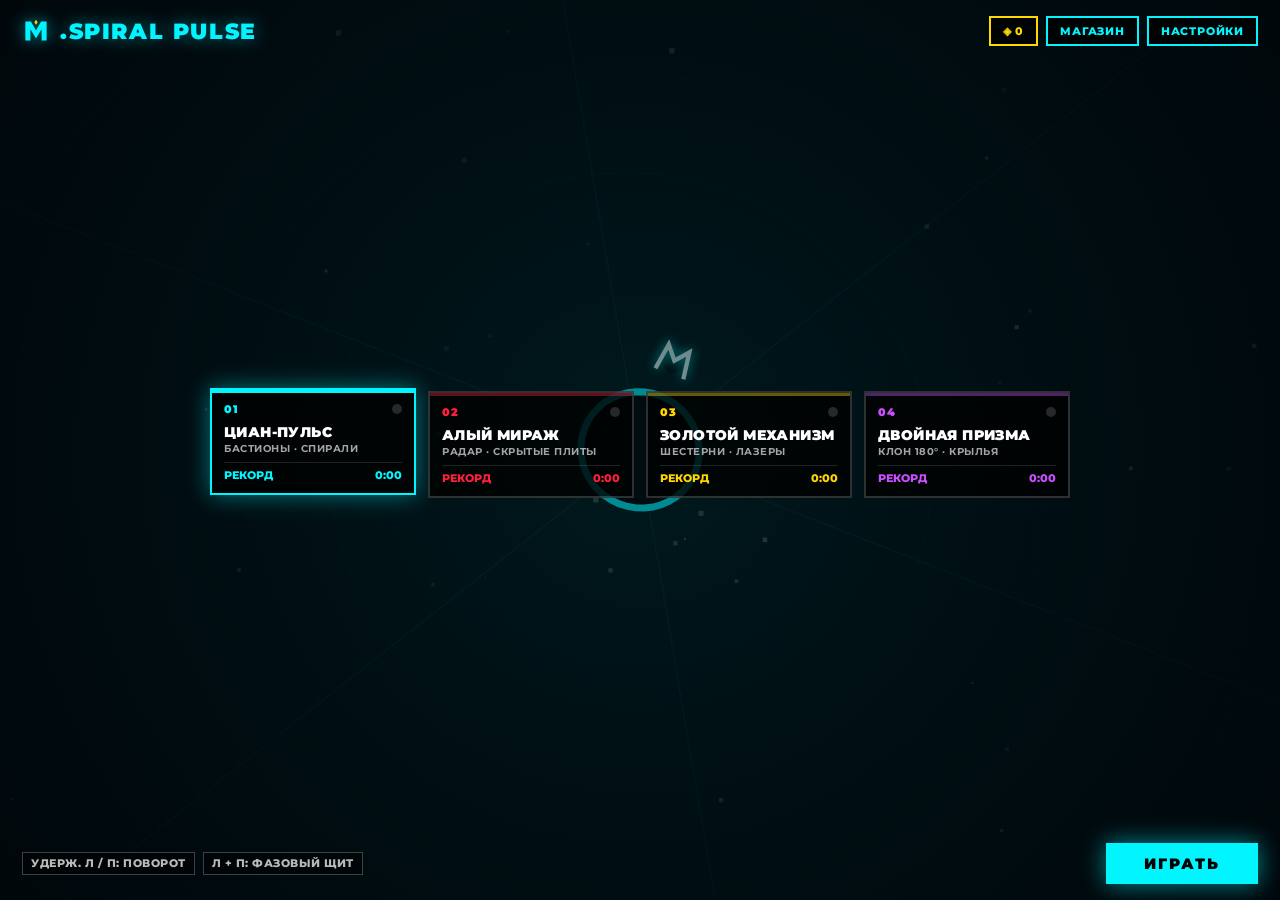
==== commit 5e095e80: "Add files via upload" ====
--- a/index.html
+++ b/index.html
@@ -1,11 +1,11 @@
 <!DOCTYPE html>
-<html lang="en">
+<html lang="ru">
 <head>
   <meta charset="UTF-8" />
   <meta name="viewport" content="width=device-width, initial-scale=1.0, maximum-scale=1.0, user-scalable=no, viewport-fit=cover" />
   <title>.Spiral Pulse</title>
-  <meta name="description" content=".Spiral Pulse — 3D Radial Survival Arcade" />
-  <meta name="theme-color" content="#001417" />
+  <meta name="description" content=".Spiral Pulse — 3D радиальная аркада на реакцию" />
+  <meta name="theme-color" content="#051016" />
   <meta name="mobile-web-app-capable" content="yes" />
   <meta name="apple-mobile-web-app-capable" content="yes" />
   <meta name="apple-mobile-web-app-status-bar-style" content="black-translucent" />
@@ -13,10 +13,14 @@
   <link rel="manifest" href="./manifest.json" />
   <link rel="icon" type="image/png" sizes="192x192" href="./icon-192.png" />
   <link rel="apple-touch-icon" sizes="192x192" href="./icon-192.png" />
+  <link rel="preconnect" href="https://fonts.googleapis.com" />
+  <link rel="preconnect" href="https://fonts.gstatic.com" crossorigin />
+  <link href="https://fonts.googleapis.com/css2?family=Montserrat:wght@600;700;800;900&display=swap" rel="stylesheet" />
   <style>
     :root {
       --bg: #002024;
-      --accent: #00ffff;
+      --accent: #00f5ff;
+      --font: 'Montserrat', 'Segoe UI', -apple-system, BlinkMacSystemFont, Roboto, Helvetica, Arial, sans-serif;
     }
     * {
       box-sizing: border-box;
@@ -31,8 +35,8 @@
       width: 100%;
       height: 100%;
       overflow: hidden;
-      background: #000e10;
-      font-family: 'Segoe UI', -apple-system, BlinkMacSystemFont, Roboto, Helvetica, Arial, sans-serif;
+      background: #040d12;
+      font-family: var(--font);
       touch-action: none;
     }
     #stage {
@@ -50,54 +54,69 @@
       width: 100%;
       height: 100%;
     }
+
+    /* Chamfered geometric HUD boxes inspired by classic .Spiral Pulse reference */
     #timerBox {
       position: absolute;
       top: 0;
       right: 0;
-      background: rgba(0, 0, 0, 0.9);
-      border-left: 3px solid var(--accent);
+      background: rgba(0, 0, 0, 0.92);
       border-bottom: 3px solid var(--accent);
-      padding: 6px 15px 7px 17px;
-      color: var(--accent);
+      padding: 7px 18px 8px 26px;
+      color: #ffffff;
       font-weight: 900;
-      font-size: 26px;
-      letter-spacing: 1px;
+      font-size: 25px;
+      letter-spacing: 0.8px;
       font-variant-numeric: tabular-nums;
       z-index: 20;
       pointer-events: none;
       display: none;
+      clip-path: polygon(16px 0, 100% 0, 100% 100%, 0 100%, 0 58%);
       box-shadow: -4px 4px 18px rgba(0, 0, 0, 0.5);
     }
     #hudTopLeft {
       position: absolute;
-      top: 10px;
-      left: 12px;
+      top: 0;
+      left: 0;
       display: none;
       align-items: center;
       gap: 8px;
       z-index: 20;
     }
+    #bestHud {
+      background: rgba(0, 0, 0, 0.92);
+      border-bottom: 3px solid var(--accent);
+      padding: 8px 22px 8px 14px;
+      color: #ffffff;
+      font-weight: 900;
+      font-size: 14px;
+      letter-spacing: 0.6px;
+      font-variant-numeric: tabular-nums;
+      pointer-events: none;
+      clip-path: polygon(0 0, 100% 0, calc(100% - 14px) 100%, 0 100%);
+    }
     .pillBtn {
-      background: rgba(0, 0, 0, 0.72);
+      background: rgba(0, 0, 0, 0.74);
       color: var(--accent);
       border: 2px solid var(--accent);
-      padding: 5px 11px;
-      font-size: 12px;
+      padding: 6px 12px;
+      font-family: var(--font);
+      font-size: 11px;
       font-weight: 800;
-      letter-spacing: 1px;
+      letter-spacing: 0.8px;
       cursor: pointer;
       text-transform: uppercase;
-      transition: transform 0.12s ease, background 0.15s ease;
+      transition: transform 0.12s ease, background 0.15s ease, color 0.15s ease;
     }
     .pillBtn:active { transform: scale(0.94); }
     #coinHud {
-      background: rgba(0, 0, 0, 0.72);
+      background: rgba(0, 0, 0, 0.74);
       color: #ffd800;
       border: 2px solid #ffd800;
       padding: 5px 10px;
-      font-size: 13px;
+      font-size: 12px;
       font-weight: 900;
-      letter-spacing: 0.5px;
+      letter-spacing: 0.4px;
       pointer-events: none;
     }
     #eventBanner {
@@ -105,13 +124,13 @@
       top: 14px;
       left: 50%;
       transform: translateX(-50%) scale(0.9);
-      padding: 5px 16px;
-      background: rgba(0, 0, 0, 0.84);
+      padding: 6px 18px;
+      background: rgba(0, 0, 0, 0.86);
       border: 2px solid var(--accent);
-      color: var(--accent);
+      color: #ffffff;
       font-weight: 900;
-      font-size: 13px;
-      letter-spacing: 2.5px;
+      font-size: 12px;
+      letter-spacing: 2px;
       text-transform: uppercase;
       opacity: 0;
       pointer-events: none;
@@ -123,6 +142,8 @@
       opacity: 1;
       transform: translateX(-50%) scale(1);
     }
+
+    /* Overlays */
     .overlay {
       position: absolute;
       inset: 0;
@@ -144,10 +165,21 @@
       justify-content: space-between;
       gap: 10px;
     }
+    .brandWrap {
+      display: flex;
+      align-items: center;
+      gap: 10px;
+    }
+    .brandIcon {
+      width: 28px;
+      height: 28px;
+      display: block;
+      filter: drop-shadow(0 0 8px color-mix(in srgb, var(--accent) 60%, transparent));
+    }
     .brand {
-      font-size: 24px;
+      font-size: 22px;
       font-weight: 900;
-      letter-spacing: 2px;
+      letter-spacing: 1.6px;
       color: var(--accent);
       text-shadow: 0 0 18px color-mix(in srgb, var(--accent) 45%, transparent);
     }
@@ -155,17 +187,19 @@
       display: flex;
       align-items: center;
       gap: 8px;
+      flex-wrap: wrap;
+      justify-content: flex-end;
     }
     .levelsGrid {
       display: grid;
       grid-template-columns: repeat(4, 1fr);
       gap: 12px;
       width: 100%;
-      max-width: 840px;
+      max-width: 860px;
       margin: auto;
     }
     .lvlCard {
-      background: rgba(0, 0, 0, 0.76);
+      background: rgba(0, 0, 0, 0.78);
       border: 2px solid rgba(255, 255, 255, 0.18);
       padding: 12px 12px 11px;
       cursor: pointer;
@@ -197,25 +231,26 @@
     .lvlNum {
       font-size: 11px;
       font-weight: 900;
-      letter-spacing: 1.5px;
+      letter-spacing: 1.4px;
       color: var(--c);
       display: flex;
       justify-content: space-between;
       align-items: center;
     }
     .lvlName {
-      font-size: 15px;
+      font-size: 14px;
       font-weight: 900;
-      letter-spacing: 0.8px;
+      letter-spacing: 0.4px;
       color: #fff;
-      line-height: 1.15;
+      line-height: 1.2;
     }
     .lvlTag {
-      font-size: 10px;
+      font-size: 9.5px;
       font-weight: 700;
-      letter-spacing: 0.7px;
-      color: rgba(255, 255, 255, 0.62);
+      letter-spacing: 0.5px;
+      color: rgba(255, 255, 255, 0.64);
       text-transform: uppercase;
+      margin-top: 3px;
     }
     .lvlFoot {
       display: flex;
@@ -223,7 +258,7 @@
       align-items: center;
       padding-top: 6px;
       border-top: 1px solid rgba(255, 255, 255, 0.12);
-      font-size: 11px;
+      font-size: 10.5px;
       font-weight: 800;
       color: var(--c);
       font-variant-numeric: tabular-nums;
@@ -247,25 +282,27 @@
     }
     .ctrlHints {
       display: flex;
-      gap: 10px;
-      font-size: 11px;
+      gap: 8px;
+      font-size: 10.5px;
       font-weight: 800;
-      letter-spacing: 1px;
-      color: rgba(255, 255, 255, 0.68);
+      letter-spacing: 0.5px;
+      color: rgba(255, 255, 255, 0.72);
+      flex-wrap: wrap;
     }
     .ctrlHints span {
-      border: 1px solid rgba(255, 255, 255, 0.25);
+      border: 1px solid rgba(255, 255, 255, 0.24);
       padding: 4px 8px;
-      background: rgba(0, 0, 0, 0.55);
+      background: rgba(0, 0, 0, 0.56);
     }
     #playBtn {
       background: var(--accent);
       color: #000;
       border: none;
-      padding: 11px 40px;
-      font-size: 16px;
+      padding: 11px 38px;
+      font-family: var(--font);
+      font-size: 15px;
       font-weight: 900;
-      letter-spacing: 3px;
+      letter-spacing: 2px;
       cursor: pointer;
       text-transform: uppercase;
       box-shadow: 0 0 24px color-mix(in srgb, var(--accent) 55%, transparent);
@@ -273,13 +310,14 @@
     }
     #playBtn:active { transform: scale(0.95); }
 
-    #shopModal {
+    /* Modals (Shop & Settings) */
+    #shopModal, #settingsModal {
       justify-content: center;
       align-items: center;
       background: rgba(0, 8, 12, 0.92);
       z-index: 40;
     }
-    .shopPanel {
+    .modalPanel {
       width: 100%;
       max-width: 720px;
       background: #060d12;
@@ -287,18 +325,22 @@
       padding: 16px 20px;
       display: flex;
       flex-direction: column;
-      gap: 14px;
-    }
-    .shopHead {
+      gap: 13px;
+    }
+    .settingsPanel {
+      max-width: 460px;
+    }
+    .modalHead {
       display: flex;
       justify-content: space-between;
       align-items: center;
     }
-    .shopTitle {
-      font-size: 18px;
+    .modalTitle {
+      font-size: 17px;
       font-weight: 900;
-      letter-spacing: 2px;
+      letter-spacing: 1.5px;
       color: var(--accent);
+      text-transform: uppercase;
     }
     .shopRow {
       display: grid;
@@ -308,9 +350,10 @@
     .shopLabel {
       font-size: 10px;
       font-weight: 900;
-      letter-spacing: 2px;
+      letter-spacing: 1.8px;
       color: rgba(255, 255, 255, 0.55);
-      margin-bottom: -6px;
+      margin-bottom: -5px;
+      text-transform: uppercase;
     }
     .shopItem {
       background: rgba(255, 255, 255, 0.04);
@@ -325,7 +368,7 @@
       transition: border-color 0.15s ease, transform 0.12s ease;
     }
     .shopItem:active { transform: scale(0.96); }
-    .shopItem.owned { border-color: rgba(0, 255, 255, 0.45); }
+    .shopItem.owned { border-color: rgba(0, 245, 255, 0.45); }
     .shopItem.active {
       border-color: #ffd800;
       background: rgba(255, 216, 0, 0.12);
@@ -337,22 +380,64 @@
       line-height: 1;
     }
     .perkName {
-      font-size: 13px;
+      font-size: 12px;
       font-weight: 900;
-      letter-spacing: 1px;
+      letter-spacing: 0.6px;
+      text-align: center;
     }
     .perkSub {
-      font-size: 10px;
-      color: rgba(255, 255, 255, 0.6);
+      font-size: 9.5px;
+      font-weight: 600;
+      color: rgba(255, 255, 255, 0.65);
       text-align: center;
     }
     .priceTag {
-      font-size: 11px;
+      font-size: 10.5px;
       font-weight: 900;
       color: #ffd800;
-      letter-spacing: 0.8px;
-    }
-
+      letter-spacing: 0.5px;
+    }
+
+    /* Settings rows */
+    .setRow {
+      display: flex;
+      align-items: center;
+      justify-content: space-between;
+      gap: 12px;
+      padding: 10px 12px;
+      background: rgba(255, 255, 255, 0.04);
+      border: 1px solid rgba(255, 255, 255, 0.12);
+    }
+    .setLabel {
+      font-size: 12px;
+      font-weight: 800;
+      letter-spacing: 0.6px;
+      color: #fff;
+      text-transform: uppercase;
+    }
+    .segGroup {
+      display: flex;
+      gap: 6px;
+    }
+    .segBtn {
+      background: rgba(0, 0, 0, 0.6);
+      color: rgba(255, 255, 255, 0.65);
+      border: 1.5px solid rgba(255, 255, 255, 0.2);
+      padding: 6px 12px;
+      font-family: var(--font);
+      font-size: 11px;
+      font-weight: 800;
+      letter-spacing: 0.6px;
+      cursor: pointer;
+      text-transform: uppercase;
+    }
+    .segBtn.active {
+      background: var(--accent);
+      color: #000;
+      border-color: var(--accent);
+    }
+
+    /* Game Over */
     #overOverlay {
       justify-content: center;
       align-items: center;
@@ -369,13 +454,13 @@
       flex-direction: column;
       align-items: center;
       gap: 12px;
-      min-width: 310px;
+      min-width: 320px;
     }
     .overTime {
       font-size: 44px;
       font-weight: 900;
       color: var(--accent);
-      letter-spacing: 2px;
+      letter-spacing: 1.5px;
       font-variant-numeric: tabular-nums;
       line-height: 1;
     }
@@ -384,8 +469,8 @@
       gap: 18px;
       font-size: 12px;
       font-weight: 800;
-      letter-spacing: 1.2px;
-      color: rgba(255, 255, 255, 0.78);
+      letter-spacing: 0.8px;
+      color: rgba(255, 255, 255, 0.8);
     }
     .overBtns {
       display: flex;
@@ -396,11 +481,13 @@
       background: var(--accent);
       color: #000;
       border: none;
-      padding: 10px 28px;
-      font-size: 14px;
+      padding: 10px 26px;
+      font-family: var(--font);
+      font-size: 13px;
       font-weight: 900;
-      letter-spacing: 2px;
+      letter-spacing: 1.4px;
       cursor: pointer;
+      text-transform: uppercase;
     }
     #installBtn {
       display: none;
@@ -409,11 +496,11 @@
     }
     @media (max-height: 410px) {
       .overlay { padding: 10px 14px; }
-      .brand { font-size: 19px; }
+      .brand { font-size: 18px; }
       .lvlCard { padding: 8px 9px; gap: 5px; }
-      .lvlName { font-size: 13px; }
-      #playBtn { padding: 8px 26px; font-size: 14px; }
-      .shopPanel { padding: 10px 14px; gap: 8px; }
+      .lvlName { font-size: 12.5px; }
+      #playBtn { padding: 8px 26px; font-size: 13px; }
+      .modalPanel { padding: 10px 14px; gap: 8px; }
       .skinGlyph { font-size: 20px; }
     }
   </style>
@@ -424,20 +511,27 @@
 
     <div id="timerBox">0:00</div>
     <div id="hudTopLeft">
-      <button class="pillBtn" id="pauseBackBtn">MENU</button>
+      <div id="bestHud">РЕКОРД: 0:00</div>
+      <button class="pillBtn" id="pauseBackBtn">МЕНЮ</button>
       <div id="coinHud">◈ 0</div>
     </div>
-    <div id="eventBanner">3D HYPER-TUNNEL</div>
+    <div id="eventBanner">ГРАДИЕНТ-ПОТОК</div>
 
     <!-- MAIN MENU -->
     <div id="menuOverlay" class="overlay">
       <div class="topBar">
-        <div class="brand">.SPIRAL PULSE</div>
+        <div class="brandWrap">
+          <svg class="brandIcon" viewBox="0 0 100 100" aria-hidden="true">
+            <polygon points="12,84 12,16 32,16 50,48 68,16 88,16 88,84 70,84 70,44 50,76 30,44 30,84" fill="currentColor" style="color:var(--accent)"/>
+            <polygon points="50,10 56,19 50,28 44,19" fill="#ffd800"/>
+          </svg>
+          <div class="brand">.SPIRAL PULSE</div>
+        </div>
         <div class="topRight">
           <div id="menuCoins" class="pillBtn" style="border-color:#ffd800;color:#ffd800;cursor:default;">◈ 0</div>
-          <button id="installBtn" class="pillBtn">INSTALL</button>
-          <button id="soundBtn" class="pillBtn">SFX: ON</button>
-          <button id="shopOpenBtn" class="pillBtn">SHOP</button>
+          <button id="installBtn" class="pillBtn">УСТАНОВИТЬ</button>
+          <button id="shopOpenBtn" class="pillBtn">МАГАЗИН</button>
+          <button id="settingsOpenBtn" class="pillBtn">НАСТРОЙКИ</button>
         </div>
       </div>
 
@@ -445,44 +539,78 @@
 
       <div class="bottomBar">
         <div class="ctrlHints">
-          <span>HOLD L / R: TURN</span>
-          <span>HOLD L + R: PHASE</span>
+          <span id="hintTurn">УДЕРЖ. Л / П: ПОВОРОТ</span>
+          <span id="hintPhase">Л + П: ФАЗОВЫЙ ЩИТ</span>
         </div>
-        <button id="playBtn">PLAY</button>
+        <button id="playBtn">ИГРАТЬ</button>
       </div>
     </div>
 
     <!-- SHOP MODAL -->
     <div id="shopModal" class="overlay hidden">
-      <div class="shopPanel">
-        <div class="shopHead">
-          <div class="shopTitle">SHOP</div>
+      <div class="modalPanel">
+        <div class="modalHead">
+          <div class="modalTitle" id="shopTitle">МАГАЗИН</div>
           <div style="display:flex;gap:8px;align-items:center;">
             <div id="shopCoins" class="pillBtn" style="border-color:#ffd800;color:#ffd800;cursor:default;">◈ 0</div>
-            <button id="shopCloseBtn" class="pillBtn">CLOSE</button>
+            <button id="shopCloseBtn" class="pillBtn">ЗАКРЫТЬ</button>
           </div>
         </div>
 
-        <div class="shopLabel">SKINS</div>
+        <div class="shopLabel" id="skinsLabel">СКИНЫ</div>
         <div class="shopRow" id="skinsRow"></div>
 
-        <div class="shopLabel">PERKS</div>
+        <div class="shopLabel" id="perksLabel">УЛУЧШЕНИЯ</div>
         <div class="shopRow" id="perksRow"></div>
       </div>
     </div>
 
+    <!-- SETTINGS MODAL -->
+    <div id="settingsModal" class="overlay hidden">
+      <div class="modalPanel settingsPanel">
+        <div class="modalHead">
+          <div class="modalTitle" id="settingsTitle">НАСТРОЙКИ</div>
+          <button id="settingsCloseBtn" class="pillBtn">ЗАКРЫТЬ</button>
+        </div>
+
+        <div class="setRow">
+          <div class="setLabel" id="setLangLabel">ЯЗЫК / LANGUAGE</div>
+          <div class="segGroup">
+            <button id="langRuBtn" class="segBtn">РУССКИЙ</button>
+            <button id="langEnBtn" class="segBtn">ENGLISH</button>
+          </div>
+        </div>
+
+        <div class="setRow">
+          <div class="setLabel" id="setSoundLabel">ЗВУК И МУЗЫКА</div>
+          <div class="segGroup">
+            <button id="soundOnBtn" class="segBtn">ВКЛ</button>
+            <button id="soundOffBtn" class="segBtn">ВЫКЛ</button>
+          </div>
+        </div>
+
+        <div class="setRow">
+          <div class="setLabel" id="setVibeLabel">ВИБРАЦИЯ</div>
+          <div class="segGroup">
+            <button id="vibeOnBtn" class="segBtn">ВКЛ</button>
+            <button id="vibeOffBtn" class="segBtn">ВЫКЛ</button>
+          </div>
+        </div>
+      </div>
+    </div>
+
     <!-- GAME OVER -->
     <div id="overOverlay" class="overlay hidden">
       <div class="overBox">
-        <div id="overLevel" style="font-size:11px;font-weight:900;letter-spacing:2px;color:rgba(255,255,255,0.6);">01 · CYAN PULSE</div>
+        <div id="overLevel" style="font-size:11px;font-weight:900;letter-spacing:1.4px;color:rgba(255,255,255,0.62);">01 · ЦИАН-ПУЛЬС</div>
         <div class="overTime" id="overTime">0:00</div>
         <div class="overMeta">
-          <span id="overBest">BEST 0:00</span>
+          <span id="overBest">РЕКОРД 0:00</span>
           <span id="overRunCoins" style="color:#ffd800;">+0 ◈</span>
         </div>
         <div class="overBtns">
-          <button id="retryBtn">RETRY</button>
-          <button id="overMenuBtn" class="pillBtn">MENU</button>
+          <button id="retryBtn">ЗАНОВО</button>
+          <button id="overMenuBtn" class="pillBtn">МЕНЮ</button>
         </div>
       </div>
     </div>
@@ -516,6 +644,76 @@
     installBtn.style.display = 'none';
   });
 
+  // ===== LOCALIZATION (RUSSIAN DEFAULT + ENGLISH IN SETTINGS) =====
+  const I18N = {
+    ru: {
+      play: 'ИГРАТЬ',
+      menu: 'МЕНЮ',
+      retry: 'ЗАНОВО',
+      shop: 'МАГАЗИН',
+      settings: 'НАСТРОЙКИ',
+      close: 'ЗАКРЫТЬ',
+      install: 'УСТАНОВИТЬ',
+      best: 'РЕКОРД',
+      skins: 'СКИНЫ',
+      perks: 'УЛУЧШЕНИЯ',
+      equipped: 'ВЫБРАН',
+      equip: 'ВЫБРАТЬ',
+      active: 'АКТИВНО',
+      on: 'ВКЛ',
+      off: 'ВЫКЛ',
+      hintTurn: 'УДЕРЖ. Л / П: ПОВОРОТ',
+      hintPhase: 'Л + П: ФАЗОВЫЙ ЩИТ',
+      setLang: 'ЯЗЫК / LANGUAGE',
+      setSound: 'ЗВУК И МУЗЫКА',
+      setVibe: 'ВИБРАЦИЯ',
+      banner3D: '3D-РЕЖИМ · УСКОРЕНИЕ',
+      bannerChroma: 'ГРАДИЕНТ-ПОТОК',
+      bannerOverdrive: 'ФОРСАЖ',
+      bannerSpeed: (p) => `СКОРОСТЬ +${p}%`,
+      bannerDual: 'ДВОЙНОЙ КЛОН',
+      bannerCloneLost: 'КЛОН РАЗБИТ · 9 СЕК',
+      perksMeta: {
+        magnet: { name: 'МАГНИТ', sub: 'ПРИТЯГИВАЕТ МОНЕТЫ' },
+        phasePlus: { name: 'ФАЗА+', sub: 'ЩИТ НА 4.0 СЕК' },
+        stabilizer: { name: 'СТАБИЛИЗАТОР', sub: 'РОСТ ДО 1.55X' }
+      }
+    },
+    en: {
+      play: 'PLAY',
+      menu: 'MENU',
+      retry: 'RETRY',
+      shop: 'SHOP',
+      settings: 'SETTINGS',
+      close: 'CLOSE',
+      install: 'INSTALL',
+      best: 'BEST',
+      skins: 'SKINS',
+      perks: 'PERKS',
+      equipped: 'EQUIPPED',
+      equip: 'EQUIP',
+      active: 'ACTIVE',
+      on: 'ON',
+      off: 'OFF',
+      hintTurn: 'HOLD L / R: TURN',
+      hintPhase: 'HOLD L + R: PHASE SHIELD',
+      setLang: 'LANGUAGE / ЯЗЫК',
+      setSound: 'SOUND & MUSIC',
+      setVibe: 'VIBRATION',
+      banner3D: '3D PHASE · SPEED UP',
+      bannerChroma: 'CHROMA FLOW',
+      bannerOverdrive: 'OVERDRIVE',
+      bannerSpeed: (p) => `SPEED +${p}%`,
+      bannerDual: 'DUAL CLONE ACTIVE',
+      bannerCloneLost: 'CLONE LOST · 9S',
+      perksMeta: {
+        magnet: { name: 'MAGNET', sub: 'PULLS COINS' },
+        phasePlus: { name: 'PHASE+', sub: '4.0S SHIELD' },
+        stabilizer: { name: 'STABILIZER', sub: 'MAX 1.55X SIZE' }
+      }
+    }
+  };
+
   // ===== STORAGE & STATE =====
   const SAVE_KEY = 'spiral_pulse_pwa_v1';
   const defaultSave = {
@@ -525,6 +723,8 @@
     perks: { magnet: false, phasePlus: false, stabilizer: false },
     best: [0, 0, 0, 0],
     sound: true,
+    vibe: true,
+    lang: 'ru',
     selectedLevel: 0
   };
   let save;
@@ -535,7 +735,9 @@
       ...raw,
       perks: { ...defaultSave.perks, ...(raw.perks || {}) },
       ownedSkins: Array.isArray(raw.ownedSkins) ? raw.ownedSkins : ['M'],
-      best: Array.isArray(raw.best) && raw.best.length === 4 ? raw.best : [0, 0, 0, 0]
+      best: Array.isArray(raw.best) && raw.best.length === 4 ? raw.best : [0, 0, 0, 0],
+      lang: raw.lang === 'en' ? 'en' : 'ru',
+      vibe: raw.vibe !== undefined ? !!raw.vibe : true
     };
   } catch (_) {
     save = JSON.parse(JSON.stringify(defaultSave));
@@ -543,23 +745,24 @@
   function persist() {
     try { localStorage.setItem(SAVE_KEY, JSON.stringify(save)); } catch (_) {}
   }
-
-  // ===== 4 VISUALLY & MECHANICALLY DISTINCT LEVELS (BALANCED VIRTUAL SPEEDS) =====
-  // All coordinates & speeds are in normalized virtual arena units (Virtual Height = 520)
-  // so gameplay feels identically smooth & fair on phones, tablets, and desktops!
+  function tr() { return I18N[save.lang] || I18N.ru; }
+
+  // ===== 4 UNIQUE LEVELS WITH HARMONIC BASE HUES FOR GRADIENT FLOW =====
   const LEVELS = [
     {
       id: 0,
       num: '01',
-      name: 'CYAN PULSE',
-      tag: 'SONAR · SPIRALS',
+      name: { ru: 'ЦИАН-ПУЛЬС', en: 'CYAN PULSE' },
+      tag: { ru: 'БАСТИОНЫ · СПИРАЛИ', en: 'BASTIONS · SPIRALS' },
+      baseHue: 186,
+      hueSwing: 36,     // Flows gracefully: Aquamarine <-> Cyan <-> Electric Azure
+      huePartner: 34,   // Companion gradient lobe offset
       bg: '#002228',
       bgMid: '#00171c',
       bgDeep: '#000c0f',
       accent: '#00f5ff',
-      rim: '#c8ffff',
+      rim: '#d4ffff',
       sideShade: '#007480',
-      gridCol: 'rgba(0, 245, 255, 0.08)',
       bpm: 122,
       baseSpeed: 120,
       baseSpin: 0.34,
@@ -570,18 +773,20 @@
     {
       id: 1,
       num: '02',
-      name: 'CRIMSON PHANTOM',
-      tag: 'RADAR · MIRAGE',
+      name: { ru: 'АЛЫЙ МИРАЖ', en: 'CRIMSON PHANTOM' },
+      tag: { ru: 'РАДАР · СКРЫТЫЕ ПЛИТЫ', en: 'RADAR · DISGUISED WALLS' },
+      baseHue: 352,
+      hueSwing: 32,     // Flows gracefully: Rose-Magenta <-> Crimson <-> Warm Coral-Amber
+      huePartner: -28,
       bg: '#240208',
       bgMid: '#160004',
       bgDeep: '#0b0002',
       accent: '#ff1e3c',
-      rim: '#ffb8c4',
+      rim: '#ffc2cc',
       sideShade: '#7d0a1c',
-      gridCol: 'rgba(255, 30, 60, 0.09)',
       bpm: 128,
-      baseSpeed: 128,
-      baseSpin: -0.40,
+      baseSpeed: 126,
+      baseSpin: -0.38,
       camProfile: 'bank',
       notes: [51.91, 51.91, 61.74, 69.3, 77.78, 69.3, 61.74, 58.27],
       lead: [207.65, 246.94, 311.13, 369.99, 415.3, 369.99, 311.13, 277.18]
@@ -589,18 +794,20 @@
     {
       id: 2,
       num: '03',
-      name: 'GOLD ECLIPSE',
-      tag: 'CLOCKWORK · LASERS',
+      name: { ru: 'ЗОЛОТОЙ МЕХАНИЗМ', en: 'GOLD ECLIPSE' },
+      tag: { ru: 'ШЕСТЕРНИ · ЛАЗЕРЫ', en: 'GEARS · LASERS' },
+      baseHue: 48,
+      hueSwing: 30,     // Flows gracefully: Warm Amber <-> Solar Gold <-> Luminous Lime-Gold
+      huePartner: -24,
       bg: '#201900',
       bgMid: '#140f00',
       bgDeep: '#0a0700',
       accent: '#ffd400',
-      rim: '#fff6be',
+      rim: '#fff6c4',
       sideShade: '#856900',
-      gridCol: 'rgba(255, 212, 0, 0.08)',
       bpm: 132,
-      baseSpeed: 134,
-      baseSpin: 0.44,
+      baseSpeed: 132,
+      baseSpin: 0.42,
       camProfile: 'iso',
       notes: [58.27, 58.27, 69.3, 77.78, 87.31, 77.78, 69.3, 65.41],
       lead: [233.08, 277.18, 349.23, 415.3, 466.16, 415.3, 349.23, 311.13]
@@ -608,18 +815,20 @@
     {
       id: 3,
       num: '04',
-      name: 'VIOLET DUALITY',
-      tag: 'TWIN CLONE · 180°',
+      name: { ru: 'ДВОЙНАЯ ПРИЗМА', en: 'VIOLET DUALITY' },
+      tag: { ru: 'КЛОН 180° · КРЫЛЬЯ', en: 'TWIN 180° · WINGS' },
+      baseHue: 278,
+      hueSwing: 40,     // Flows gracefully: Royal Indigo <-> Violet <-> Orchid-Rose
+      huePartner: -42,
       bg: '#19052e',
       bgMid: '#10021f',
       bgDeep: '#070110',
       accent: '#ca4eff',
-      rim: '#f0ccff',
+      rim: '#f2d4ff',
       sideShade: '#621a8c',
-      gridCol: 'rgba(202, 78, 255, 0.09)',
       bpm: 130,
-      baseSpeed: 124,
-      baseSpin: 0.38,
+      baseSpeed: 122,
+      baseSpin: 0.36,
       camProfile: 'wave',
       notes: [49, 58.27, 65.41, 73.42, 87.31, 73.42, 65.41, 58.27],
       lead: [196, 233.08, 293.66, 349.23, 392, 349.23, 293.66, 261.63]
@@ -632,10 +841,41 @@
     { id: 'X', price: 50 }
   ];
   const PERKS = [
-    { id: 'magnet', name: 'MAGNET', sub: 'PULLS COINS', price: 30 },
-    { id: 'phasePlus', name: 'PHASE+', sub: '4.0S SHIELD', price: 45 },
-    { id: 'stabilizer', name: 'STABILIZER', sub: 'MAX 1.55X SIZE', price: 60 }
+    { id: 'magnet', price: 30 },
+    { id: 'phasePlus', price: 45 },
+    { id: 'stabilizer', price: 60 }
   ];
+
+  // ===== DYNAMIC HSL PALETTE ENGINE (SMOOTH GRADIENT IRIDESCENCE AROUND BASE HUE) =====
+  function hsl(h, s, l, a = 1) {
+    h = ((h % 360) + 360) % 360;
+    return a >= 0.999 ? `hsl(${h.toFixed(1)}, ${s}%, ${l}%)` : `hsla(${h.toFixed(1)}, ${s}%, ${l}%, ${a.toFixed(3)})`;
+  }
+
+  function getDynamicPalette() {
+    const h0 = curLvl.baseHue;
+    const c = chromaAmt; // 0..1 smooth envelope during 20-30s (and harmonic recurrences)
+    const drift1 = Math.sin(chromaPhase * 0.95) * curLvl.hueSwing * c;
+    const drift2 = Math.cos(chromaPhase * 0.65) * (curLvl.hueSwing * 0.85) * c;
+    const hA = h0 + drift1;
+    const hB = h0 + curLvl.huePartner * (0.25 + 0.75 * c) + drift2;
+    const hC = h0 - curLvl.huePartner * 0.65 * c + Math.sin(chromaPhase * 0.5) * 18 * c;
+
+    return {
+      hA, hB, hC,
+      accentA: c < 0.01 ? curLvl.accent : hsl(hA, 98, 56),
+      accentB: c < 0.01 ? curLvl.accent : hsl(hB, 96, 60),
+      sideA: c < 0.01 ? curLvl.sideShade : hsl(hA, 85, 27),
+      sideB: c < 0.01 ? curLvl.sideShade : hsl(hB, 80, 24),
+      rim: c < 0.01 ? curLvl.rim : hsl((hA + hB) * 0.5, 100, 88),
+      bgInner: c < 0.01 ? curLvl.bg : hsl(hA, 78, 12),
+      bgMid: c < 0.01 ? curLvl.bgMid : hsl(hB, 72, 7),
+      bgDeep: c < 0.01 ? curLvl.bgDeep : hsl(hC, 75, 4),
+      lobe1: hsl(hA, 95, 52, 0.24 * c),
+      lobe2: hsl(hB, 95, 55, 0.22 * c),
+      lobe3: hsl(hC, 90, 50, 0.16 * c)
+    };
+  }
 
   // ===== DOM & STAGE (STRICT LANDSCAPE + NORMALIZED VIRTUAL ARENA) =====
   const stage = document.getElementById('stage');
@@ -643,10 +883,12 @@
   const ctx = canvas.getContext('2d', { alpha: false });
   const timerBox = document.getElementById('timerBox');
   const hudTopLeft = document.getElementById('hudTopLeft');
+  const bestHud = document.getElementById('bestHud');
   const coinHud = document.getElementById('coinHud');
   const eventBanner = document.getElementById('eventBanner');
   const menuOverlay = document.getElementById('menuOverlay');
   const shopModal = document.getElementById('shopModal');
+  const settingsModal = document.getElementById('settingsModal');
   const overOverlay = document.getElementById('overOverlay');
 
   const VIRTUAL_H = 520;
@@ -715,9 +957,9 @@
     const osc = audioCtx.createOscillator();
     const g = audioCtx.createGain();
     osc.type = 'sine';
-    osc.frequency.setValueAtTime(strong ? 160 : 130, now);
+    osc.frequency.setValueAtTime(strong ? 156 : 128, now);
     osc.frequency.exponentialRampToValueAtTime(36, now + 0.13);
-    g.gain.setValueAtTime(strong ? 0.62 : 0.42, now);
+    g.gain.setValueAtTime(strong ? 0.6 : 0.42, now);
     g.gain.exponentialRampToValueAtTime(0.001, now + 0.16);
     osc.connect(g);
     g.connect(masterGain);
@@ -725,18 +967,18 @@
     osc.stop(now + 0.17);
   }
 
-  function playBass(freq, dur, hyper) {
+  function playBass(freq, dur, lush) {
     if (!audioCtx || !save.sound) return;
     const now = audioCtx.currentTime;
     const osc = audioCtx.createOscillator();
     const filt = audioCtx.createBiquadFilter();
     const g = audioCtx.createGain();
-    osc.type = hyper ? 'sawtooth' : 'triangle';
+    osc.type = lush ? 'sawtooth' : 'triangle';
     osc.frequency.setValueAtTime(freq, now);
     filt.type = 'lowpass';
-    filt.frequency.setValueAtTime(hyper ? 1500 : 600, now);
-    filt.frequency.exponentialRampToValueAtTime(210, now + dur);
-    g.gain.setValueAtTime(hyper ? 0.2 : 0.26, now);
+    filt.frequency.setValueAtTime(lush ? 1150 : 600, now);
+    filt.frequency.exponentialRampToValueAtTime(220, now + dur);
+    g.gain.setValueAtTime(lush ? 0.18 : 0.26, now);
     g.gain.exponentialRampToValueAtTime(0.001, now + dur);
     osc.connect(filt);
     filt.connect(g);
@@ -745,14 +987,30 @@
     osc.stop(now + dur + 0.02);
   }
 
+  function playShimmerPad(freq, dur) {
+    if (!audioCtx || !save.sound) return;
+    const now = audioCtx.currentTime;
+    const osc = audioCtx.createOscillator();
+    const g = audioCtx.createGain();
+    osc.type = 'sine';
+    osc.frequency.setValueAtTime(freq * 2, now);
+    g.gain.setValueAtTime(0.001, now);
+    g.gain.linearRampToValueAtTime(0.085, now + 0.04);
+    g.gain.exponentialRampToValueAtTime(0.001, now + dur * 1.4);
+    osc.connect(g);
+    g.connect(masterGain);
+    osc.start(now);
+    osc.stop(now + dur * 1.5);
+  }
+
   function playLead(freq, dur) {
     if (!audioCtx || !save.sound) return;
     const now = audioCtx.currentTime;
     const osc = audioCtx.createOscillator();
     const g = audioCtx.createGain();
-    osc.type = 'square';
+    osc.type = 'triangle';
     osc.frequency.setValueAtTime(freq, now);
-    g.gain.setValueAtTime(0.08, now);
+    g.gain.setValueAtTime(0.1, now);
     g.gain.exponentialRampToValueAtTime(0.001, now + dur);
     osc.connect(g);
     g.connect(masterGain);
@@ -803,6 +1061,12 @@
       osc.frequency.setValueAtTime(190 + Math.random() * 70, now);
       g.gain.setValueAtTime(0.05, now);
       g.gain.exponentialRampToValueAtTime(0.001, now + 0.04);
+    } else if (type === 'vanish') {
+      osc.type = 'sine';
+      osc.frequency.setValueAtTime(540, now);
+      osc.frequency.exponentialRampToValueAtTime(180, now + 0.14);
+      g.gain.setValueAtTime(0.09, now);
+      g.gain.exponentialRampToValueAtTime(0.001, now + 0.15);
     } else if (type === 'tick') {
       osc.type = 'sine';
       osc.frequency.setValueAtTime(980, now);
@@ -836,7 +1100,7 @@
   }
 
   function vibe(ms) {
-    if (navigator.vibrate) {
+    if (save.vibe && navigator.vibrate) {
       try { navigator.vibrate(ms); } catch (_) {}
     }
   }
@@ -864,14 +1128,70 @@
     return d >= 0 && d <= span;
   }
 
-  // ===== GAME STATE (ALL IN VIRTUAL ARENA UNITS) =====
+  // ===== ARCHITECTURAL SHAPE PROFILE ENGINE (100% SYNCED RENDER + COLLISION!) =====
+  // Given a wall and normalized angular position f in [0..1], returns { rIn, rOut }
+  function getWallRadialProfile(w, f) {
+    let rIn = w.r + w.vibeOff;
+    let rOut = rIn + w.thick;
+
+    if (w.profile === 'bastion') {
+      // Iconic stepped monolith / turret directly inspired by reference image_b492a4.png!
+      // Solid broad base + towering protruding central turret + crisp shoulder steps
+      if (f > 0.24 && f < 0.76) {
+        rOut += w.turretH || 46;
+      } else if (f > 0.14 && f < 0.86) {
+        rOut += (w.turretH || 46) * 0.38;
+      }
+    } else if (w.profile === 'fortress') {
+      // Stepped battlement wall (outer ring of reference image_b492a4.png): crisp alternating blocks
+      const tier = Math.floor(f * 5);
+      const bump = (tier === 1 || tier === 3) ? (w.turretH || 28) : (tier === 2 ? 12 : 0);
+      rOut += bump;
+      if (tier === 2) rIn -= 6;
+    } else if (w.profile === 'blade') {
+      // Swept aerodynamic turbine fin / wedge (narrow tip -> thick curved anvil)
+      const t = w.flip ? (1 - f) : f;
+      const extra = Math.pow(t, 1.35) * (w.turretH || 44);
+      rOut += extra;
+      rIn += (1 - t) * 10;
+    } else if (w.profile === 'chevron') {
+      // Faceted crystalline spearhead / diamond ridge
+      const peak = 1 - Math.abs(f * 2 - 1);
+      rOut += peak * (w.turretH || 34);
+      rIn -= peak * 9;
+    } else if (w.profile === 'notch') {
+      // Armored shield with carved inner pocket / alcove
+      if (f > 0.30 && f < 0.70) {
+        rIn += Math.min(w.thick * 0.48, 22);
+        rOut += 14;
+      }
+    } else if (w.profile === 'wing') {
+      // Sculptural swept wing for Level 4 Dual Clone (tapers elegantly at both ends, swells in center)
+      const bell = Math.sin(f * Math.PI);
+      rOut += bell * (w.turretH || 30);
+      rIn += (1 - bell) * 8;
+    } else if (w.profile === 'piston') {
+      // Level 3 clockwork radial hammer that rhythmically pumps outward & inward in sync with beat
+      const pump = (0.5 + 0.5 * Math.sin(runTime * 3.0 + w.phase)) * 18;
+      if (f > 0.22 && f < 0.78) {
+        rOut += pump + 16;
+      }
+    }
+
+    return {
+      rIn: Math.max(CORE_R * 0.86, rIn),
+      rOut: Math.max(CORE_R * 0.86 + 3, rOut)
+    };
+  }
+
+  // ===== GAME STATE (NORMALIZED VIRTUAL ARENA UNITS) =====
   const CORE_R = 36;
   const ORBIT_R = 60;
   const PLAYER_BASE_H = 11.5;
   const PLAYER_BASE_W = 10.5;
   const TURN_SPEED = 6.25;
 
-  let mode = 'menu'; // 'menu' | 'play' | 'dying' | 'over'
+  let mode = 'menu';
   let curLvl = LEVELS[save.selectedLevel] || LEVELS[0];
   let runTime = 0;
   let runCoins = 0;
@@ -884,9 +1204,10 @@
   let lastSpeedTier = 0;
   let scrapeCooldown = 0;
 
-  // 3D Camera & Ambient FX state
+  // 3D Camera & Chroma Gradient Flow state (replaces 3D Hyper-Tunnel!)
   let depth3D = 0;
-  let hyperAmt = 0;
+  let chromaAmt = 0;    // 0..1 smooth iridescence during 20-30s (and 50-60s, etc.)
+  let chromaPhase = 0;
   let camTiltX = 0;
   let camTiltY = 0;
   let camZoom = 1;
@@ -897,14 +1218,10 @@
     bgParticles.push({
       ang: Math.random() * TAU,
       r: 50 + Math.random() * 440,
-      spd: 14 + Math.random() * 34,
+      spd: 14 + Math.random() * 32,
       sz: 1.2 + Math.random() * 2.2,
       alpha: 0.2 + Math.random() * 0.55
     });
-  }
-  let warpStreaks = [];
-  for (let i = 0; i < 40; i++) {
-    warpStreaks.push({ ang: Math.random() * TAU, r: Math.random(), spd: 0.55 + Math.random() * 1.0 });
   }
 
   let player = {
@@ -937,7 +1254,7 @@
   let lastSafeGapAng = -Math.PI / 2;
   let nextRequiredClearance = 0;
 
-  // ===== INPUT (HOLD L / R + MULTITOUCH + KEYBOARD) =====
+  // ===== INPUT =====
   let keyL = false, keyR = false;
   const activeTouches = new Map();
   let mouseSide = null;
@@ -993,7 +1310,7 @@
   });
   window.addEventListener('mouseup', () => { mouseSide = null; });
 
-  // ===== UI RENDERING =====
+  // ===== UI & LOCALIZATION =====
   function formatTime(t) {
     const secs = Math.floor(t);
     const cs = Math.floor((t - secs) * 100);
@@ -1006,16 +1323,56 @@
     return '';
   }
 
-  function applyTheme(lvl) {
+  function applyTheme(lvl, accentOverride = null) {
+    const acc = accentOverride || lvl.accent;
     document.documentElement.style.setProperty('--bg', lvl.bg);
-    document.documentElement.style.setProperty('--accent', lvl.accent);
+    document.documentElement.style.setProperty('--accent', acc);
     const metaTheme = document.querySelector('meta[name="theme-color"]');
     if (metaTheme) metaTheme.setAttribute('content', lvl.bgDeep);
   }
 
+  function applyLanguageUI() {
+    const t = tr();
+    document.documentElement.lang = save.lang;
+    document.getElementById('playBtn').textContent = t.play;
+    document.getElementById('pauseBackBtn').textContent = t.menu;
+    document.getElementById('overMenuBtn').textContent = t.menu;
+    document.getElementById('retryBtn').textContent = t.retry;
+    document.getElementById('shopOpenBtn').textContent = t.shop;
+    document.getElementById('settingsOpenBtn').textContent = t.settings;
+    document.getElementById('installBtn').textContent = t.install;
+    document.getElementById('shopTitle').textContent = t.shop;
+    document.getElementById('shopCloseBtn').textContent = t.close;
+    document.getElementById('skinsLabel').textContent = t.skins;
+    document.getElementById('perksLabel').textContent = t.perks;
+    document.getElementById('settingsTitle').textContent = t.settings;
+    document.getElementById('settingsCloseBtn').textContent = t.close;
+    document.getElementById('setLangLabel').textContent = t.setLang;
+    document.getElementById('setSoundLabel').textContent = t.setSound;
+    document.getElementById('setVibeLabel').textContent = t.setVibe;
+    document.getElementById('soundOnBtn').textContent = t.on;
+    document.getElementById('soundOffBtn').textContent = t.off;
+    document.getElementById('vibeOnBtn').textContent = t.on;
+    document.getElementById('vibeOffBtn').textContent = t.off;
+    document.getElementById('hintTurn').textContent = t.hintTurn;
+    document.getElementById('hintPhase').textContent = t.hintPhase;
+    renderSettingsButtons();
+    renderMenu();
+    renderShop();
+  }
+
+  function renderSettingsButtons() {
+    document.getElementById('langRuBtn').classList.toggle('active', save.lang === 'ru');
+    document.getElementById('langEnBtn').classList.toggle('active', save.lang === 'en');
+    document.getElementById('soundOnBtn').classList.toggle('active', !!save.sound);
+    document.getElementById('soundOffBtn').classList.toggle('active', !save.sound);
+    document.getElementById('vibeOnBtn').classList.toggle('active', !!save.vibe);
+    document.getElementById('vibeOffBtn').classList.toggle('active', !save.vibe);
+  }
+
   function renderMenu() {
+    const t = tr();
     document.getElementById('menuCoins').textContent = `◈ ${save.coins}`;
-    document.getElementById('soundBtn').textContent = save.sound ? 'SFX: ON' : 'SFX: OFF';
     const grid = document.getElementById('levelsGrid');
     grid.innerHTML = '';
     LEVELS.forEach((lvl, idx) => {
@@ -1027,11 +1384,11 @@
       card.innerHTML = `
         <div class="lvlNum"><span>${lvl.num}</span><span class="medal ${med}"></span></div>
         <div>
-          <div class="lvlName">${lvl.name}</div>
-          <div class="lvlTag">${lvl.tag}</div>
+          <div class="lvlName">${lvl.name[save.lang]}</div>
+          <div class="lvlTag">${lvl.tag[save.lang]}</div>
         </div>
         <div class="lvlFoot">
-          <span>BEST</span>
+          <span>${t.best}</span>
           <span>${formatTime(best)}</span>
         </div>
       `;
@@ -1048,6 +1405,7 @@
   }
 
   function renderShop() {
+    const t = tr();
     document.getElementById('shopCoins').textContent = `◈ ${save.coins}`;
     const sRow = document.getElementById('skinsRow');
     sRow.innerHTML = '';
@@ -1058,7 +1416,7 @@
       el.className = 'shopItem' + (owned ? ' owned' : '') + (active ? ' active' : '');
       el.innerHTML = `
         <div class="skinGlyph">${s.id}</div>
-        <div class="priceTag">${active ? 'EQUIPPED' : owned ? 'EQUIP' : `◈ ${s.price}`}</div>
+        <div class="priceTag">${active ? t.equipped : owned ? t.equip : `◈ ${s.price}`}</div>
       `;
       el.onclick = () => {
         ensureAudio();
@@ -1084,12 +1442,13 @@
     pRow.innerHTML = '';
     PERKS.forEach((p) => {
       const owned = !!save.perks[p.id];
+      const meta = t.perksMeta[p.id];
       const el = document.createElement('div');
       el.className = 'shopItem' + (owned ? ' active' : '');
       el.innerHTML = `
-        <div class="perkName">${p.name}</div>
-        <div class="perkSub">${p.sub}</div>
-        <div class="priceTag">${owned ? 'ACTIVE' : `◈ ${p.price}`}</div>
+        <div class="perkName">${meta.name}</div>
+        <div class="perkSub">${meta.sub}</div>
+        <div class="priceTag">${owned ? t.active : `◈ ${p.price}`}</div>
       `;
       el.onclick = () => {
         ensureAudio();
@@ -1116,6 +1475,8 @@
 
   function openMenu() {
     mode = 'menu';
+    chromaAmt = 0;
+    applyTheme(curLvl);
     activeTouches.clear();
     mouseSide = null;
     keyL = false;
@@ -1124,27 +1485,28 @@
     hudTopLeft.style.display = 'none';
     overOverlay.classList.add('hidden');
     shopModal.classList.add('hidden');
+    settingsModal.classList.add('hidden');
     menuOverlay.classList.remove('hidden');
     eventBanner.classList.remove('show');
     renderMenu();
   }
 
+  // Button bindings
   document.getElementById('playBtn').onclick = () => { ensureAudio(); startRun(save.selectedLevel); };
   document.getElementById('retryBtn').onclick = () => { ensureAudio(); startRun(curLvl.id); };
   document.getElementById('overMenuBtn').onclick = () => openMenu();
   document.getElementById('pauseBackBtn').onclick = () => openMenu();
-  document.getElementById('shopOpenBtn').onclick = () => {
-    ensureAudio();
-    renderShop();
-    shopModal.classList.remove('hidden');
-  };
+  document.getElementById('shopOpenBtn').onclick = () => { ensureAudio(); renderShop(); shopModal.classList.remove('hidden'); };
   document.getElementById('shopCloseBtn').onclick = () => shopModal.classList.add('hidden');
-  document.getElementById('soundBtn').onclick = () => {
-    save.sound = !save.sound;
-    if (save.sound) ensureAudio();
-    persist();
-    renderMenu();
-  };
+  document.getElementById('settingsOpenBtn').onclick = () => { ensureAudio(); renderSettingsButtons(); settingsModal.classList.remove('hidden'); };
+  document.getElementById('settingsCloseBtn').onclick = () => settingsModal.classList.add('hidden');
+
+  document.getElementById('langRuBtn').onclick = () => { save.lang = 'ru'; persist(); applyLanguageUI(); };
+  document.getElementById('langEnBtn').onclick = () => { save.lang = 'en'; persist(); applyLanguageUI(); };
+  document.getElementById('soundOnBtn').onclick = () => { save.sound = true; ensureAudio(); persist(); renderSettingsButtons(); };
+  document.getElementById('soundOffBtn').onclick = () => { save.sound = false; persist(); renderSettingsButtons(); };
+  document.getElementById('vibeOnBtn').onclick = () => { save.vibe = true; vibe(15); persist(); renderSettingsButtons(); };
+  document.getElementById('vibeOffBtn').onclick = () => { save.vibe = false; persist(); renderSettingsButtons(); };
 
   // ===== START RUN =====
   function startRun(lvlIdx) {
@@ -1160,7 +1522,8 @@
     deathTimer = 0;
     lastSpeedTier = 0;
     depth3D = 0;
-    hyperAmt = 0;
+    chromaAmt = 0;
+    chromaPhase = 0;
     camTiltX = 0;
     camTiltY = 0;
     camZoom = 1;
@@ -1200,24 +1563,28 @@
     mouseSide = null;
     menuOverlay.classList.add('hidden');
     shopModal.classList.add('hidden');
+    settingsModal.classList.add('hidden');
     overOverlay.classList.add('hidden');
     timerBox.style.display = 'block';
     hudTopLeft.style.display = 'flex';
+    bestHud.textContent = `${tr().best}: ${formatTime(save.best[curLvl.id] || 0)}`;
     coinHud.textContent = `◈ ${save.coins}`;
-    showBanner(`${curLvl.num} · ${curLvl.name}`, 1.6);
-  }
-
-  // ===== MATHEMATICALLY GUARANTEED FAIR SPATIAL WAVE SPAWNER =====
+    showBanner(`${curLvl.num} · ${curLvl.name[save.lang]}`, 1.6);
+  }
+
+  // ===== ARCHITECTURAL FAIR SPATIAL WAVE GENERATOR =====
   function getSpawnRadius() {
     const vW = W / arenaScale;
     const vH = H / arenaScale;
-    return Math.hypot(vW, vH) * 0.54 + 34;
+    return Math.hypot(vW, vH) * 0.54 + 42;
   }
 
   function getOutermostWallOuterR() {
     let maxR = 0;
     for (let i = 0; i < walls.length; i++) {
-      const outer = walls[i].r + walls[i].thick;
+      const w = walls[i];
+      const extra = w.turretH || 0;
+      const outer = w.r + w.thick + extra;
       if (outer > maxR) maxR = outer;
     }
     return maxR;
@@ -1230,18 +1597,21 @@
       start: normAng(opts.start),
       span: clamp(opts.span, 0.14, TAU - 0.14),
       rotSpd: opts.rotSpd || 0,
-      kind: opts.kind || 'arc',        // 'arc' | 'gear' | 'phantom' | 'split' | 'breathe'
+      kind: opts.kind || 'arc',          // 'arc' | 'gear' | 'phantom' | 'split' | 'breathe'
+      profile: opts.profile || 'arc',    // 'arc' | 'bastion' | 'fortress' | 'blade' | 'chevron' | 'notch' | 'wing' | 'piston'
+      turretH: opts.turretH || 0,
+      flip: !!opts.flip,
       baseStart: normAng(opts.start),
       baseSpan: clamp(opts.span, 0.14, TAU - 0.14),
-      oscAmp: opts.oscAmp || 0.16,
+      oscAmp: opts.oscAmp || 0.15,
       phase: opts.phase || 0,
-      phantomTriggerR: opts.phantomTriggerR || 285,
       phantomAlpha: 1,
+      vanishSfxDone: false,
       vanished: false,
       hitFlash: 0,
       vibeOff: 0,
       nearAwarded: false,
-      height3D: opts.height3D || 32
+      height3D: opts.height3D || 34
     });
   }
 
@@ -1249,14 +1619,12 @@
     coins.push({ r, ang: normAng(ang), taken: false, pulse: Math.random() * TAU });
   }
 
-  // Helper: creates a single ring with a guaranteed gap centered at `gapCenter` of width `gapWidth`
   function addRingWithGap(r, thick, gapCenter, gapWidth, extra = {}) {
     const start = normAng(gapCenter + gapWidth * 0.5);
     const span = TAU - gapWidth;
     addWall({ r, thick, start, span, ...extra });
   }
 
-  // Helper: creates a 180°-symmetric pair of walls with TWO gaps centered at `gapCenter` and `gapCenter + PI`
   function addSymmetricPair(r, thick, gapCenter, gapWidth, extra = {}) {
     const startA = normAng(gapCenter + gapWidth * 0.5);
     const span = Math.PI - gapWidth;
@@ -1267,10 +1635,9 @@
   function spawnFairWave(wallSpd) {
     const R0 = getSpawnRadius();
     const t = runTime;
-    const ease = clamp(1 - t / 42, 0, 1); // Gentle difficulty ramp over 42s
+    const ease = clamp(1 - t / 44, 0, 1);
     patternCount++;
 
-    // Choose a reachable next gap center relative to lastSafeGapAng (never forcing impossible snaps!)
     const isDualLvl = (curLvl.id === 3);
     const maxDelta = isDualLvl ? 0.92 : 1.38;
     const minDelta = 0.42;
@@ -1278,214 +1645,195 @@
     const delta = dir * (minDelta + Math.random() * (maxDelta - minDelta));
     const gapAng = normAng(lastSafeGapAng + delta);
 
-    // Guaranteed generous gap width (always >= 2.6x enlarged 2x player width!)
     const stdGap = lerp(1.18, 1.62, ease);
     const dualGap = lerp(1.06, 1.34, ease);
 
     let exitGapAng = gapAng;
     let extraClearance = 0;
 
-    // --- 3D HYPER-TUNNEL (20.0 - 30.0s): Wide, rhythmic, exhilarating warp corridors ---
-    if (t >= 19.0 && t <= 29.4) {
-      if (isDualLvl) {
-        const g = 1.24;
-        const step = dir * 0.36;
+    // --- LEVEL 01: ЦИАН-ПУЛЬС (Reference-inspired Stepped Bastion Monoliths, Fortress Rings, Turbine Blades, Chevron Crystals) ---
+    if (curLvl.id === 0) {
+      const pick = patternCount % 5;
+      if (pick === 0) {
+        // Signature Stepped Bastion Monolith (just like image_b492a4.png!) + Outer Stepped Fortress Ring
+        const monSpan = lerp(2.65, 2.35, ease);
+        const monStart = normAng(gapAng + stdGap * 0.55);
+        addWall({ r: R0, thick: 72, start: monStart, span: monSpan, profile: 'bastion', turretH: 48, height3D: 48 });
+        // Companion stepped outer fortress arc framing it
+        addRingWithGap(R0 + 138, 34, normAng(gapAng + dir * 0.72), stdGap + 0.14, { profile: 'fortress', turretH: 30, height3D: 36 });
+        if (Math.random() < 0.65) addCoin(R0 + 36, gapAng);
+        exitGapAng = normAng(gapAng + dir * 0.72);
+        extraClearance = 38;
+      } else if (pick === 1) {
+        // Twin Swept Turbine Blades (asymmetric tapered wedges)
+        const bladeGap = lerp(1.08, 1.36, ease);
+        addSymmetricPair(R0, 22, gapAng, bladeGap, { profile: 'blade', turretH: 48, flip: dir > 0, height3D: 42 });
+        if (Math.random() < 0.55) addCoin(R0 + 28, gapAng);
+        exitGapAng = gapAng;
+        extraClearance = 24;
+      } else if (pick === 2) {
+        // Stepped Fortress Battlement Ring (alternating thick/thin castle blocks)
+        addRingWithGap(R0, 28, gapAng, stdGap, { profile: 'fortress', turretH: 32, height3D: 40 });
+        if (Math.random() < 0.5) addCoin(R0 + 18, gapAng);
+        exitGapAng = gapAng;
+      } else if (pick === 3) {
+        // Crystalline Chevron Cloverleaf (3 pointed diamond spearheads) + notched follow-up
+        const open = lerp(0.80, 0.96, ease);
+        const span = TAU / 3 - open;
         for (let k = 0; k < 3; k++) {
-          const a = normAng(gapAng + k * step);
-          const r = R0 + k * 108;
-          addSymmetricPair(r, 24, a, g, { height3D: 54 });
-          if (k === 1) {
-            addCoin(r + 12, a);
-            addCoin(r + 12, a + Math.PI);
-          }
-          exitGapAng = a;
+          addWall({ r: R0, thick: 28, start: gapAng + open * 0.5 + k * (TAU / 3), span, profile: 'chevron', turretH: 30, height3D: 38 });
         }
-        extraClearance = 40;
+        const a2 = normAng(gapAng + dir * 0.68);
+        addRingWithGap(R0 + 136, 36, a2, stdGap + 0.12, { profile: 'notch', height3D: 36 });
+        exitGapAng = a2;
+        extraClearance = 32;
       } else {
-        const g = 1.50;
-        const step = dir * 0.44;
-        for (let k = 0; k < 3; k++) {
-          const a = normAng(gapAng + k * step);
-          const r = R0 + k * 104;
-          addRingWithGap(r, 24, a, g, { height3D: 56 });
-          if (k === 1) addCoin(r + 12, a);
-          exitGapAng = a;
-        }
-        extraClearance = 40;
-      }
-    }
-
-    // --- LEVEL 04: VIOLET DUALITY (Always 100% 180°-symmetric so solo & dual clone are always fair!) ---
-    else if (curLvl.id === 3) {
-      const pick = patternCount % 4;
-      if (pick === 0) {
-        // Twin Breathing Gates (oscAmp capped so narrowest opening is STILL >= 0.96 rad!)
-        const safeBaseGap = Math.max(1.22, dualGap);
-        addSymmetricPair(R0, 26, gapAng, safeBaseGap, { kind: 'breathe', oscAmp: 0.12, phase: 0, height3D: 38 });
-        if (Math.random() < 0.6) {
-          addCoin(R0 + 13, gapAng);
-          addCoin(R0 + 13, gapAng + Math.PI);
-        }
-        exitGapAng = gapAng;
-      } else if (pick === 1) {
-        // Flowing Twin Staircase (gentle 0.42 rad steps, generous 112u radial spacing)
-        const step = dir * 0.42;
-        for (let k = 0; k < 3; k++) {
-          const a = normAng(gapAng + k * step);
-          const r = R0 + k * 112;
-          addSymmetricPair(r, 22, a, dualGap + 0.08, { height3D: 34 + k * 4 });
-          if (k === 1) addCoin(r + 11, a);
-          exitGapAng = a;
-        }
-        extraClearance = 35;
-      } else if (pick === 2) {
-        // Symmetric 4-Way Prism Cross (four 0.72+ rad openings, gentle slow rotation)
-        const open = lerp(0.72, 0.86, ease);
-        const span = Math.PI * 0.5 - open;
-        const rot = dir * 0.24;
-        for (let k = 0; k < 4; k++) {
-          addWall({ r: R0, thick: 26, start: gapAng + open * 0.5 + k * Math.PI * 0.5, span, rotSpd: rot, height3D: 36 });
-        }
-        exitGapAng = gapAng;
-      } else {
-        // Twin Stepped-Thickness Prism Anvils
-        const span = Math.PI - dualGap;
-        const sA = normAng(gapAng + dualGap * 0.5);
-        addWall({ r: R0, thick: 40, start: sA, span: span * 0.5, height3D: 44 });
-        addWall({ r: R0 + 10, thick: 22, start: sA + span * 0.5, span: span * 0.5, height3D: 28 });
-        addWall({ r: R0, thick: 40, start: sA + Math.PI, span: span * 0.5, height3D: 44 });
-        addWall({ r: R0 + 10, thick: 22, start: sA + Math.PI + span * 0.5, span: span * 0.5, height3D: 28 });
-        exitGapAng = gapAng;
-      }
-    }
-
-    // --- LEVEL 01: CYAN PULSE (Classic Stepped Snails, Cloverleaf, Stepped Anvils) ---
-    else if (curLvl.id === 0) {
-      const pick = patternCount % 4;
-      if (pick === 0) {
-        // Authentic Stepped Snail Spiral (steps along arc around a wide safe gap)
+        // Classic Stepped Snail Spiral with bold architectural depth
         const steps = 4;
         const arcTotal = TAU - stdGap;
         const segSpan = arcTotal / steps;
         const s0 = normAng(gapAng + stdGap * 0.5);
         for (let k = 0; k < steps; k++) {
           const idx = dir > 0 ? k : (steps - 1 - k);
-          addWall({ r: R0 + idx * 18, thick: 24 + (k % 2) * 6, start: s0 + k * segSpan, span: segSpan + 0.02, height3D: 30 + idx * 4 });
+          addWall({ r: R0 + idx * 20, thick: 26 + (k % 2) * 14, start: s0 + k * segSpan, span: segSpan + 0.02, height3D: 32 + idx * 5 });
         }
-        if (Math.random() < 0.6) addCoin(R0 + 26, gapAng);
+        addCoin(R0 + 30, gapAng);
         exitGapAng = gapAng;
-      } else if (pick === 1) {
-        // 3-Way Cloverleaf + Follow-Up Wide Ring (spaced 128u apart!)
-        const open = lerp(0.76, 0.94, ease);
-        const span = TAU / 3 - open;
-        for (let k = 0; k < 3; k++) {
-          addWall({ r: R0, thick: 26, start: gapAng + open * 0.5 + k * (TAU / 3), span, height3D: 34 });
-        }
-        const nextA = normAng(gapAng + dir * 0.65);
-        addRingWithGap(R0 + 128, 24, nextA, stdGap + 0.1, { height3D: 30 });
-        if (Math.random() < 0.55) addCoin(R0 + 140, nextA);
-        exitGapAng = nextA;
-        extraClearance = 30;
-      } else if (pick === 2) {
-        // Classic Stepped-Thickness Anvil Ring
-        const total = TAU - stdGap;
-        const s0 = normAng(gapAng + stdGap * 0.5);
-        addWall({ r: R0, thick: 44, start: s0, span: total * 0.46, height3D: 44 });
-        addWall({ r: R0 + 10, thick: 22, start: s0 + total * 0.46, span: total * 0.54, height3D: 28 });
-        exitGapAng = gapAng;
-      } else {
-        // Flowing 2-Step Neon Corridor
-        const a2 = normAng(gapAng + dir * 0.85);
-        addRingWithGap(R0, 24, gapAng, stdGap + 0.08, { height3D: 32 });
-        addRingWithGap(R0 + 122, 24, a2, stdGap + 0.08, { height3D: 32 });
-        exitGapAng = a2;
-        extraClearance = 28;
-      }
-    }
-
-    // --- LEVEL 02: CRIMSON PHANTOM (Tactical Radar Wedges, Splitting Gates & Clear Holographic Mirages) ---
+      }
+    }
+
+    // --- LEVEL 02: АЛЫЙ МИРАЖ (Disguised Solid-Looking Phantom Tiles that Vanish RIGHT in Front of Player + Massive Bastions!) ---
     else if (curLvl.id === 1) {
       const pick = patternCount % 4;
       if (pick === 0) {
-        // Radar Wedges with WIDE clear corridors (2 opposite safe lanes!)
-        const wedgeSpan = lerp(1.05, 0.92, ease);
-        const laneCenter = gapAng;
+        // Disguised Mirage Fortress Ring: looks like a SOLID fortress ring with a disguised mirage gate that dissolves right before impact!
+        const mirageGap = lerp(1.36, 1.70, ease);
+        addRingWithGap(R0, 32, gapAng, mirageGap, { profile: 'fortress', turretH: 26, height3D: 38 });
+        // Disguised phantom door matches thickness & solid crimson color until close to player!
+        addWall({
+          r: R0, thick: 32,
+          start: normAng(gapAng - mirageGap * 0.5 + 0.03),
+          span: mirageGap - 0.06,
+          kind: 'phantom',
+          profile: 'arc',
+          height3D: 38
+        });
+        addCoin(R0 + 16, gapAng);
+        exitGapAng = gapAng;
+        extraClearance = 32;
+      } else if (pick === 1) {
+        // Dual Massive Bastion Wedges + Disguised Mirage Seal across the corridor!
+        const wedgeSpan = lerp(1.12, 0.96, ease);
         const laneHalf = (Math.PI - wedgeSpan) * 0.5;
-        addWall({ r: R0, thick: 72, start: laneCenter + laneHalf, span: wedgeSpan, height3D: 46 });
-        addWall({ r: R0, thick: 72, start: laneCenter + laneHalf + Math.PI, span: wedgeSpan, height3D: 46 });
-        // Place a clearly glowing mirage bar across one lane that dissolves early!
-        addWall({ r: R0 + 18, thick: 22, start: laneCenter - laneHalf + 0.06, span: laneHalf * 2 - 0.12, kind: 'phantom', phantomTriggerR: 295, height3D: 28 });
-        if (Math.random() < 0.65) addCoin(R0 + 36, laneCenter);
-        exitGapAng = laneCenter;
-        extraClearance = 38;
-      } else if (pick === 1) {
-        // Full Mirage Ring: solid crimson wall + wide holographic mirage door that dissolves at r=295 -> gone by r=180!
-        const mirageGap = lerp(1.32, 1.68, ease);
-        addRingWithGap(R0, 26, gapAng, mirageGap, { height3D: 34 });
-        addWall({
-          r: R0, thick: 26,
-          start: normAng(gapAng - mirageGap * 0.5 + 0.04),
-          span: mirageGap - 0.08,
-          kind: 'phantom',
-          phantomTriggerR: 295,
-          height3D: 34
-        });
-        addCoin(R0 + 13, gapAng);
+        addWall({ r: R0, thick: 74, start: gapAng + laneHalf, span: wedgeSpan, profile: 'bastion', turretH: 40, height3D: 48 });
+        addWall({ r: R0, thick: 74, start: gapAng + laneHalf + Math.PI, span: wedgeSpan, profile: 'bastion', turretH: 40, height3D: 48 });
+        // Disguised bar blocking the gap, dissolves dramatically right in front of the player
+        addWall({ r: R0 + 16, thick: 28, start: gapAng - laneHalf + 0.04, span: laneHalf * 2 - 0.08, kind: 'phantom', height3D: 36 });
+        addCoin(R0 + 38, gapAng);
         exitGapAng = gapAng;
+        extraClearance = 44;
       } else if (pick === 2) {
-        // Dynamic Splitting/Rejoining Dual Arcs (always leaves >= 1.05 rad safe corridors)
-        const baseGap = lerp(1.12, 1.38, ease);
-        addSymmetricPair(R0, 24, gapAng, baseGap, { kind: 'split', oscAmp: 0.14, phase: 0, height3D: 34 });
+        // Splitting / Rejoining Armored Blades + Disguised Decoy
+        const baseGap = lerp(1.14, 1.40, ease);
+        addSymmetricPair(R0, 26, gapAng, baseGap, { kind: 'split', profile: 'blade', turretH: 32, oscAmp: 0.14, flip: dir > 0, height3D: 38 });
         exitGapAng = gapAng;
+        extraClearance = 24;
       } else {
-        // Crimson Stepped Snail
-        const steps = 4;
-        const seg = (TAU - stdGap) / steps;
-        const s0 = normAng(gapAng + stdGap * 0.5);
-        for (let k = 0; k < steps; k++) {
-          addWall({ r: R0 + k * 18, thick: 26, start: s0 + k * seg, span: seg + 0.02, height3D: 36 });
-        }
+        // Notched Bastion + Disguised Inner Phantom Plug
+        const mirageW = lerp(1.30, 1.56, ease);
+        addRingWithGap(R0, 42, gapAng, mirageW, { profile: 'notch', height3D: 42 });
+        addWall({ r: R0 + 6, thick: 30, start: normAng(gapAng - mirageW * 0.5 + 0.04), span: mirageW - 0.08, kind: 'phantom', height3D: 40 });
         exitGapAng = gapAng;
-      }
-    }
-
-    // --- LEVEL 03: GOLD ECLIPSE (Clockwork Gears, Rotating Saw Sectors + Telegraphed Core Lasers) ---
-    else {
-      const pick = patternCount % 3;
+        extraClearance = 30;
+      }
+    }
+
+    // --- LEVEL 03: ЗОЛОТОЙ МЕХАНИЗМ (Clockwork Gears, Pumping Radial Pistons, Chevron Blades + Core Lasers) ---
+    else if (curLvl.id === 2) {
+      const pick = patternCount % 4;
       if (pick === 0) {
-        // Smooth Rotating Clockwork Gear Ring
+        // Rotating Clockwork Gear Crown
         const g = lerp(1.28, 1.62, ease);
-        const rot = dir * 0.28;
-        addRingWithGap(R0, 28, gapAng, g, { kind: 'gear', rotSpd: rot, height3D: 40 });
-        if (Math.random() < 0.6) addCoin(R0 + 14, gapAng);
+        const rot = dir * 0.26;
+        addRingWithGap(R0, 30, gapAng, g, { kind: 'gear', rotSpd: rot, height3D: 42 });
+        if (Math.random() < 0.6) addCoin(R0 + 15, gapAng);
         exitGapAng = normAng(gapAng + rot * 1.4);
       } else if (pick === 1) {
-        // Counter-Rotating Twin Gear Pair + Spaced Outer Gear
-        const g1 = lerp(1.10, 1.36, ease);
-        addSymmetricPair(R0, 26, gapAng, g1, { kind: 'gear', rotSpd: 0.24, height3D: 38 });
+        // Pumping Clockwork Pistons (rhythmic radial hammers!)
+        const pGap = lerp(1.12, 1.38, ease);
+        addSymmetricPair(R0, 28, gapAng, pGap, { profile: 'piston', turretH: 34, phase: 0, rotSpd: dir * 0.18, height3D: 44 });
+        addCoin(R0 + 18, gapAng);
+        exitGapAng = gapAng;
+        extraClearance = 30;
+      } else if (pick === 2) {
+        // Massive Golden Bastion Turret + Counter-Rotating Outer Gear
+        const monSpan = lerp(2.45, 2.2, ease);
+        addWall({ r: R0, thick: 64, start: normAng(gapAng + stdGap * 0.55), span: monSpan, profile: 'bastion', turretH: 42, rotSpd: 0.16, height3D: 48 });
         const a2 = normAng(gapAng + dir * 0.72);
-        addRingWithGap(R0 + 126, 26, a2, stdGap + 0.12, { kind: 'gear', rotSpd: -0.22, height3D: 34 });
+        addRingWithGap(R0 + 144, 26, a2, stdGap + 0.14, { kind: 'gear', rotSpd: -0.22, height3D: 36 });
         exitGapAng = a2;
-        extraClearance = 34;
+        extraClearance = 40;
       } else {
-        // Triple Clockwork Saw Blades (3 wide openings)
-        const open = lerp(0.82, 0.98, ease);
+        // Triple Swept Golden Turbine Blades
+        const open = lerp(0.84, 1.0, ease);
         const span = TAU / 3 - open;
         const rot = -dir * 0.22;
         for (let k = 0; k < 3; k++) {
-          addWall({ r: R0, thick: 28, start: gapAng + open * 0.5 + k * (TAU / 3), span, kind: 'gear', rotSpd: rot, height3D: 42 });
+          addWall({ r: R0, thick: 24, start: gapAng + open * 0.5 + k * (TAU / 3), span, profile: 'blade', turretH: 38, rotSpd: rot, flip: dir < 0, height3D: 40 });
         }
-        if (Math.random() < 0.55) addCoin(R0 + 14, gapAng);
+        if (Math.random() < 0.55) addCoin(R0 + 16, gapAng);
         exitGapAng = gapAng;
+        extraClearance = 28;
+      }
+    }
+
+    // --- LEVEL 04: ДВОЙНАЯ ПРИЗМА (100% 180°-Symmetric Sculptural Wings, Twin Bastions, Twin Chevrons & Breathing Gates) ---
+    else {
+      const pick = patternCount % 4;
+      if (pick === 0) {
+        // Twin Sculptural Prism Wings (breathing gently, guaranteed wide safe opening!)
+        const safeBaseGap = Math.max(1.22, dualGap);
+        addSymmetricPair(R0, 26, gapAng, safeBaseGap, { kind: 'breathe', profile: 'wing', turretH: 34, oscAmp: 0.12, phase: 0, height3D: 42 });
+        if (Math.random() < 0.65) {
+          addCoin(R0 + 15, gapAng);
+          addCoin(R0 + 15, gapAng + Math.PI);
+        }
+        exitGapAng = gapAng;
+        extraClearance = 24;
+      } else if (pick === 1) {
+        // Twin Stepped Bastion Monoliths (massive architectural pair at 180°!)
+        const bGap = lerp(1.16, 1.40, ease);
+        addSymmetricPair(R0, 52, gapAng, bGap, { profile: 'bastion', turretH: 36, height3D: 48 });
+        addCoin(R0 + 26, gapAng);
+        exitGapAng = gapAng;
+        extraClearance = 42;
+      } else if (pick === 2) {
+        // Flowing Twin Chevron Staircase (3 crystalline pairs)
+        const step = dir * 0.42;
+        for (let k = 0; k < 3; k++) {
+          const a = normAng(gapAng + k * step);
+          const r = R0 + k * 116;
+          addSymmetricPair(r, 22, a, dualGap + 0.08, { profile: 'chevron', turretH: 24, height3D: 34 + k * 4 });
+          if (k === 1) addCoin(r + 12, a);
+          exitGapAng = a;
+        }
+        extraClearance = 36;
+      } else {
+        // Symmetric 4-Way Swept Turbine Blades (still 100% 180°-symmetric!)
+        const open = lerp(0.74, 0.88, ease);
+        const span = Math.PI * 0.5 - open;
+        const rot = dir * 0.24;
+        for (let k = 0; k < 4; k++) {
+          addWall({ r: R0, thick: 22, start: gapAng + open * 0.5 + k * Math.PI * 0.5, span, profile: 'blade', turretH: 32, rotSpd: rot, height3D: 38 });
+        }
+        exitGapAng = gapAng;
+        extraClearance = 28;
       }
     }
 
     lastSafeGapAng = exitGapAng;
-
-    // Compute exact minimum radial clearance before the NEXT wave is allowed to spawn
-    // Accounts for human reaction time + turning across maxDelta at current wall speed!
     const safeTurnTime = (maxDelta / (TURN_SPEED * 0.68)) + 0.34;
-    nextRequiredClearance = Math.max(132, safeTurnTime * wallSpd) + extraClearance;
+    nextRequiredClearance = Math.max(134, safeTurnTime * wallSpd) + extraClearance;
   }
 
   // ===== PARTICLES & SHATTER PHYSICS =====
@@ -1535,11 +1883,12 @@
   }
 
   function triggerDeath(hitAng) {
+    const pal = getDynamicPalette();
     playSfx('shatter');
     vibe([35, 30, 55]);
     hitStop = 0.08;
     shake = 13;
-    shatterAt(hitAng, player.scale, curLvl.accent);
+    shatterAt(hitAng, player.scale, pal.accentA);
     if (duality.active) {
       shatterAt(normAng(hitAng + Math.PI), player.scale, '#00f5ff');
     }
@@ -1551,10 +1900,9 @@
     persist();
   }
 
-  // ===== HONEST COLLISION: SIDE SLIDE = SAFE, FRONTAL HIT = DEATH =====
+  // ===== EXACT PROFILE-AWARE COLLISION (SIDE SLIDE = SAFE, FRONTAL HIT = DEATH) =====
   function processCloneCollisions(cloneAng, dt, wallSpd) {
     const pR = ORBIT_R + player.radialBounce;
-    // Slightly forgiving hitbox (0.82x) so grazes feel heroic instead of unfair
     const halfW = (PLAYER_BASE_W * 0.42 * player.scale) / pR;
     const noseR = pR + PLAYER_BASE_H * 0.44 * player.scale;
     const tailR = pR - PLAYER_BASE_H * 0.30 * player.scale;
@@ -1564,12 +1912,18 @@
     for (let i = 0; i < walls.length; i++) {
       const w = walls[i];
       if (w.vanished) continue;
-
-      const innerR = w.r;
-      const outerR = w.r + w.thick;
+      // Disguised phantom tiles are already dissolving & non-lethal once below r = 96 so last-moment vanish is 100% fair!
+      if (w.kind === 'phantom' && w.r < 96) continue;
+
+      // Compute exact profile radial bounds at player's angle inside this wall
+      const relAng = normAng(pushedAng - w.start);
+      const f = clamp(relAng / w.span, 0, 1);
+      const bounds = getWallRadialProfile(w, f);
+      const innerR = bounds.rIn;
+      const outerR = bounds.rOut;
       const prevInnerR = innerR + wallSpd * dt;
 
-      // Near Miss coin bonus
+      // Near Miss bonus
       if (!w.nearAwarded && !player.phasing && outerR < pR && outerR > pR - wallSpd * dt - 8) {
         const dStart = Math.abs(angDiff(pushedAng, w.start));
         const dEnd = Math.abs(angDiff(pushedAng, w.start + w.span));
@@ -1633,7 +1987,6 @@
       }
     }
 
-    // Active Laser check (Level 3)
     if (!died && !player.phasing && player.grace <= 0) {
       for (const lz of lasers) {
         if (lz.state === 'fire') {
@@ -1655,9 +2008,8 @@
       if (bannerTimer <= 0) eventBanner.classList.remove('show');
     }
 
-    // Background ambient star/ember drift
     for (const p of bgParticles) {
-      p.r -= p.spd * dt * (1 + hyperAmt * 2.5);
+      p.r -= p.spd * dt * (1 + chromaAmt * 0.4);
       p.ang += 0.08 * dt * (curLvl.id === 1 ? -1 : 1);
       if (p.r < CORE_R) {
         p.r = 440 + Math.random() * 80;
@@ -1666,14 +2018,15 @@
     }
     for (let i = sonarRipples.length - 1; i >= 0; i--) {
       const rp = sonarRipples[i];
-      rp.r += 240 * dt;
-      rp.alpha -= 0.75 * dt;
+      rp.r += 230 * dt;
+      rp.alpha -= 0.72 * dt;
       if (rp.alpha <= 0) sonarRipples.splice(i, 1);
     }
 
     if (mode === 'menu') {
       worldRot += 0.28 * dt;
       depth3D = lerp(depth3D, 0.35, dt * 2);
+      chromaAmt = lerp(chromaAmt, 0, dt * 3);
       camTiltX = Math.sin(performance.now() * 0.00065) * 0.26;
       camTiltY = Math.cos(performance.now() * 0.00048) * 0.15;
       return;
@@ -1726,14 +2079,17 @@
       const shAng = normAng(Math.atan2(sh.y, sh.x));
       for (const w of walls) {
         if (w.vanished) continue;
-        if (dist >= w.r - sh.sz * 0.5 && dist <= w.r + w.thick + sh.sz * 0.5 && isAngleInArc(shAng, w.start, w.span)) {
-          const nx = sh.x / (dist || 1), ny = sh.y / (dist || 1);
-          const dot = sh.vx * nx + sh.vy * ny;
-          if ((dist < w.r + w.thick * 0.5 && dot > 0) || (dist >= w.r + w.thick * 0.5 && dot < 0)) {
-            sh.vx -= 1.7 * dot * nx;
-            sh.vy -= 1.7 * dot * ny;
+        if (isAngleInArc(shAng, w.start, w.span)) {
+          const b = getWallRadialProfile(w, clamp(normAng(shAng - w.start) / w.span, 0, 1));
+          if (dist >= b.rIn - sh.sz * 0.5 && dist <= b.rOut + sh.sz * 0.5) {
+            const nx = sh.x / (dist || 1), ny = sh.y / (dist || 1);
+            const dot = sh.vx * nx + sh.vy * ny;
+            if ((dist < (b.rIn + b.rOut) * 0.5 && dot > 0) || (dist >= (b.rIn + b.rOut) * 0.5 && dot < 0)) {
+              sh.vx -= 1.7 * dot * nx;
+              sh.vy -= 1.7 * dot * ny;
+            }
+            break;
           }
-          break;
         }
       }
       sh.life -= dt;
@@ -1753,9 +2109,10 @@
       worldRot += worldSpin * 0.25 * dt;
       if (deathTimer <= 0) {
         mode = 'over';
-        document.getElementById('overLevel').textContent = `${curLvl.num} · ${curLvl.name}`;
+        const t = tr();
+        document.getElementById('overLevel').textContent = `${curLvl.num} · ${curLvl.name[save.lang]}`;
         document.getElementById('overTime').textContent = formatTime(runTime);
-        document.getElementById('overBest').textContent = `BEST ${formatTime(save.best[curLvl.id] || 0)}`;
+        document.getElementById('overBest').textContent = `${t.best} ${formatTime(save.best[curLvl.id] || 0)}`;
         document.getElementById('overRunCoins').textContent = `+${runCoins} ◈`;
         overOverlay.classList.remove('hidden');
       }
@@ -1766,84 +2123,103 @@
     // ===== ACTIVE GAMEPLAY UPDATE =====
     runTime += dt;
     timerBox.textContent = formatTime(runTime);
+    if (runTime > (save.best[curLvl.id] || 0)) {
+      bestHud.textContent = `${tr().best}: ${formatTime(runTime)}`;
+    }
     if (player.grace > 0) player.grace -= dt;
     if (player.nearMissCd > 0) player.nearMissCd -= dt;
     if (scrapeCooldown > 0) scrapeCooldown -= dt;
 
-    // Gentle speed tiers every 10s (+5% per tier, smoothly capped at 1.40x)
+    const t = tr();
     const speedTier = Math.floor(runTime / 10);
     if (speedTier > lastSpeedTier) {
       lastSpeedTier = speedTier;
-      if (speedTier === 2) {
-        showBanner('3D HYPER-TUNNEL', 2.2);
-        vibe([22, 28, 40]);
+      if (speedTier === 2 || (speedTier > 2 && speedTier % 3 === 2)) {
+        showBanner(t.bannerChroma, 2.2);
+        vibe([18, 26, 30]);
       } else if (speedTier === 3) {
-        showBanner('OVERDRIVE', 1.8);
-        vibe(28);
+        showBanner(t.bannerOverdrive, 1.8);
+        vibe(24);
       } else if (speedTier === 1) {
-        showBanner('3D PHASE · SPEED UP', 1.6);
-        vibe(18);
+        showBanner(t.banner3D, 1.6);
+        vibe(16);
       } else {
-        showBanner(`SPEED +${Math.min(40, speedTier * 5)}%`, 1.4);
-      }
-    }
-
-    // 3D & Hyper-Tunnel envelopes
-    let targetHyper = 0;
-    if (runTime >= 20.0 && runTime <= 30.0) {
-      targetHyper = Math.min(smoothstep((runTime - 20.0) / 1.5), smoothstep((30.0 - runTime) / 1.5));
-    }
-    hyperAmt = lerp(hyperAmt, targetHyper, 1 - Math.exp(-4.5 * dt));
-
+        showBanner(t.bannerSpeed(Math.min(40, speedTier * 5)), 1.4);
+      }
+    }
+
+    // ===== SMOOTH GRADIENT IRIDESCENCE (20:00–30:00 + cyclic every 30s) =====
+    // Replaces 3D Hyper-Tunnel with lush base-color gradient flow!
+    let targetChroma = 0;
+    if (runTime >= 20.0) {
+      const cyc30 = (runTime - 20.0) % 30.0;
+      if (cyc30 <= 10.0) {
+        targetChroma = Math.min(smoothstep(cyc30 / 1.8), smoothstep((10.0 - cyc30) / 1.8));
+      }
+    }
+    chromaAmt = lerp(chromaAmt, targetChroma, 1 - Math.exp(-3.5 * dt));
+    if (chromaAmt > 0.01) {
+      chromaPhase += dt * 1.15;
+      const pal = getDynamicPalette();
+      document.documentElement.style.setProperty('--accent', pal.accentA);
+    } else if (runTime > 19) {
+      document.documentElement.style.setProperty('--accent', curLvl.accent);
+    }
+
+    // Smooth 3D phases (retained smoothly without any hyper-tunnel rush!)
     let target3D = 0;
-    if (runTime >= 10.0 && runTime <= 18.6) {
-      target3D = Math.min(smoothstep((runTime - 10.0) / 1.7), smoothstep((18.6 - runTime) / 1.7)) * 0.82;
-    } else if (runTime > 19.6 && runTime < 30.4) {
-      target3D = Math.max(target3D, hyperAmt);
+    if (runTime >= 10.0 && runTime <= 18.8) {
+      target3D = Math.min(smoothstep((runTime - 10.0) / 1.8), smoothstep((18.8 - runTime) / 1.8)) * 0.84;
+    } else if (runTime > 20.0 && runTime < 30.0) {
+      // Gentle sculptural 3D lift during Gradient Flow so the iridescent walls look luminous
+      target3D = chromaAmt * 0.58;
     } else if (runTime >= 32.0) {
       const cyc = (runTime - 32.0) % 18.0;
       if (cyc < 11.0) {
-        target3D = Math.min(smoothstep(cyc / 1.7), smoothstep((11.0 - cyc) / 1.7)) * 0.88;
-      }
-    }
-    depth3D = lerp(depth3D, target3D, 1 - Math.exp(-3.8 * dt));
-
-    const speedMul = (1 + Math.min(0.40, speedTier * 0.05)) * (1 + hyperAmt * 0.16);
+        target3D = Math.min(smoothstep(cyc / 1.8), smoothstep((11.0 - cyc) / 1.8)) * 0.86;
+      }
+    }
+    depth3D = lerp(depth3D, target3D, 1 - Math.exp(-3.5 * dt));
+
+    const speedMul = 1 + Math.min(0.40, speedTier * 0.05);
     const wallSpd = curLvl.baseSpeed * speedMul;
 
     // Beat Sequencer
-    const effBpm = curLvl.bpm * (1 + Math.min(0.12, speedTier * 0.02) + hyperAmt * 0.05);
+    const effBpm = curLvl.bpm * (1 + Math.min(0.12, speedTier * 0.02));
     const stepDur = 60 / effBpm / 2;
     beatAccum += dt;
     while (beatAccum >= stepDur) {
       beatAccum -= stepDur;
       const idx = stepIdx % 8;
       if (idx % 2 === 0) {
-        playKick(hyperAmt > 0.3 || idx === 0);
+        playKick(idx === 0);
         beatPulse = 1.0;
-        if (curLvl.id === 0) {
-          sonarRipples.push({ r: CORE_R + 4, alpha: 0.45 });
+        if (curLvl.id === 0 || chromaAmt > 0.25) {
+          sonarRipples.push({ r: CORE_R + 4, alpha: 0.42 + chromaAmt * 0.2 });
         }
       }
-      playBass(curLvl.notes[idx], stepDur * 0.9, hyperAmt > 0.25);
-      if (hyperAmt > 0.25 || stepIdx % 4 === 2) {
-        playHat(hyperAmt > 0.25 ? 0.13 : 0.065);
-      }
-      if (hyperAmt > 0.35 || runTime >= 30) {
+      playBass(curLvl.notes[idx], stepDur * 0.9, chromaAmt > 0.25);
+      if (chromaAmt > 0.25 && idx % 2 === 1) {
+        playShimmerPad(curLvl.lead[idx], stepDur);
+      }
+      if (stepIdx % 4 === 2 || chromaAmt > 0.35) {
+        playHat(chromaAmt > 0.35 ? 0.1 : 0.06);
+      }
+      if (runTime >= 30 && idx % 2 === 0) {
         playLead(curLvl.lead[idx], stepDur * 0.72);
       }
       stepIdx++;
     }
     beatPulse = Math.max(0, beatPulse - dt * 4.2);
 
-    // Smooth Beat Camera & 3D Profile
+    // Smooth Beat Camera
     let tX = 0, tY = 0;
     if (curLvl.camProfile === 'dive') {
-      tX = depth3D * (0.46 + hyperAmt * 0.14);
+      tX = depth3D * 0.48;
       tY = Math.sin(runTime * 0.85) * 0.20 * depth3D;
     } else if (curLvl.camProfile === 'bank') {
       tX = depth3D * 0.40;
-      tY = Math.sin(runTime * 1.15) * 0.38 * depth3D;
+      tY = Math.sin(runTime * 1.15) * 0.36 * depth3D;
     } else if (curLvl.camProfile === 'iso') {
       tX = depth3D * 0.52;
       tY = Math.cos(runTime * 0.8) * 0.32 * depth3D;
@@ -1851,13 +2227,13 @@
       tX = (0.34 + Math.sin(runTime * 1.0) * 0.16) * depth3D;
       tY = Math.cos(runTime * 0.9) * 0.34 * depth3D;
     }
-    camTiltX = lerp(camTiltX, tX, 1 - Math.exp(-4.2 * dt));
-    camTiltY = lerp(camTiltY, tY, 1 - Math.exp(-4.2 * dt));
-    const targetZoom = 1 + beatPulse * 0.032 + hyperAmt * 0.07;
+    camTiltX = lerp(camTiltX, tX, 1 - Math.exp(-4.0 * dt));
+    camTiltY = lerp(camTiltY, tY, 1 - Math.exp(-4.0 * dt));
+    const targetZoom = 1 + beatPulse * 0.03 + chromaAmt * 0.035;
     camZoom = lerp(camZoom, targetZoom, 1 - Math.exp(-9 * dt));
-    camSway = lerp(camSway, Math.sin(runTime * 1.9) * 0.02 * (1 + beatPulse * 0.7), 1 - Math.exp(-6 * dt));
-
-    // Smooth World Rotation
+    camSway = lerp(camSway, Math.sin(runTime * 1.8) * 0.02 * (1 + beatPulse * 0.65), 1 - Math.exp(-6 * dt));
+
+    // World Rotation
     if (curLvl.id === 3) {
       const targetSpin = Math.sin(runTime * 0.38) * 0.56 * (1 + Math.min(0.25, speedTier * 0.04));
       worldSpin = lerp(worldSpin, targetSpin, 1 - Math.exp(-2.4 * dt));
@@ -1878,14 +2254,14 @@
           player.grace = 0.8;
           playSfx('split');
           vibe([18, 22, 22]);
-          showBanner('DUAL CLONE ACTIVE', 1.6);
+          showBanner(t.bannerDual, 1.6);
         }
       } else {
         duality.splitBlend = lerp(duality.splitBlend, 1, 1 - Math.exp(-5.0 * dt));
       }
     }
 
-    // Player Controls & Phase Shield (Irreversible growth up to maxScale)
+    // Player Input, Phase Shield & Irreversible Growth
     const inp = getInput();
     const bothHeld = inp.left && inp.right;
 
@@ -1912,13 +2288,13 @@
     player.radialVel += (-player.radialBounce * 180 - player.radialVel * 14) * dt;
     player.radialBounce += player.radialVel * dt;
 
-    // ===== SPATIAL WAVE SPAWNER (ZERO OVERLAP GUARANTEED) =====
+    // Spatial Wave Spawner
     const spawnR = getSpawnRadius();
     if (getOutermostWallOuterR() <= spawnR - nextRequiredClearance) {
       spawnFairWave(wallSpd);
     }
 
-    // Update Walls
+    // Update Walls (including DISGUISED LAST-MOMENT VANISH on Level 2!)
     for (let i = walls.length - 1; i >= 0; i--) {
       const w = walls[i];
       w.r -= wallSpd * dt;
@@ -1927,13 +2303,21 @@
       w.vibeOff *= Math.pow(0.01, dt);
 
       if (w.kind === 'phantom' && !w.vanished) {
-        if (w.r < w.phantomTriggerR) {
-          w.phantomAlpha -= dt * 1.45;
-          if (Math.random() < 0.45) {
+        // Disguised as a solid wall until close to the player!
+        // Between r = 136 and r = 84 it rapidly dissolves right in front of the player!
+        if (w.r < 138) {
+          if (!w.vanishSfxDone) {
+            w.vanishSfxDone = true;
+            playSfx('vanish');
+          }
+          w.phantomAlpha = clamp((w.r - 84) / (138 - 84), 0, 1);
+          // Dissolving crimson-white glitch sparks right before the player
+          if (Math.random() < 0.8) {
             const pa = w.start + Math.random() * w.span;
-            emitSparks(Math.cos(pa) * w.r, Math.sin(pa) * w.r, Math.cos(pa), Math.sin(pa), 1, '#a6ffff', 0.45);
+            const pr = w.r + Math.random() * w.thick;
+            emitSparks(Math.cos(pa) * pr, Math.sin(pa) * pr, Math.cos(pa), Math.sin(pa), 2, Math.random() < 0.45 ? '#ffffff' : curLvl.accent, 0.55);
           }
-          if (w.phantomAlpha <= 0.04 || w.r < 155) {
+          if (w.r <= 85) {
             w.vanished = true;
             w.phantomAlpha = 0;
           }
@@ -1947,11 +2331,11 @@
         w.span = clamp(w.baseSpan + osc * w.oscAmp, 0.42, Math.PI - 0.96);
       }
 
-      if (w.r + w.thick < CORE_R - 8) walls.splice(i, 1);
-    }
-
-    // Level 3 Telegraphed Solar Core Lasers (fair 1.70s charge + audio ticks)
-    if (curLvl.id === 2 && hyperAmt < 0.25 && runTime > 3.5) {
+      if (w.r + w.thick + (w.turretH || 0) < CORE_R - 8) walls.splice(i, 1);
+    }
+
+    // Level 3 Solar Core Lasers
+    if (curLvl.id === 2 && runTime > 3.5) {
       laserTimer -= dt;
       if (laserTimer <= 0) {
         const aimAng = normAng(player.ang + (Math.random() - 0.5) * 0.4);
@@ -2017,17 +2401,6 @@
       if (c.taken || c.r < CORE_R) coins.splice(i, 1);
     }
 
-    // Hyper-Tunnel warp streaks
-    if (hyperAmt > 0.02) {
-      for (const st of warpStreaks) {
-        st.r -= st.spd * dt * (1.1 + hyperAmt * 1.3);
-        if (st.r < 0.08) {
-          st.r = 1.05;
-          st.ang = Math.random() * TAU;
-        }
-      }
-    }
-
     // Collisions
     if (curLvl.id === 3 && duality.active) {
       const angA = player.ang;
@@ -2044,13 +2417,13 @@
         vibe([25, 25, 20]);
         hitStop = 0.06;
         shake = 9;
-        shatterAt(hitAng, player.scale, resA.died ? curLvl.accent : '#00f5ff');
+        shatterAt(hitAng, player.scale, resA.died ? getDynamicPalette().accentA : '#00f5ff');
         duality.active = false;
         duality.splitBlend = 0;
         duality.respawnTimer = 9.0;
         player.ang = survAng;
         player.grace = 0.9;
-        showBanner('CLONE LOST · SURVIVE 9S', 1.7);
+        showBanner(t.bannerCloneLost, 1.7);
       } else {
         if (resA.ang !== angA) player.ang = resA.ang;
         else if (resB.ang !== angB) player.ang = normAng(resB.ang - Math.PI * duality.splitBlend);
@@ -2062,7 +2435,7 @@
     }
   }
 
-  // ===== 3D PROJECTION (SCALED TO NORMALIZED VIRTUAL ARENA) =====
+  // ===== 3D PROJECTION =====
   function project(wx, wy, wz) {
     const rot = worldRot + camSway;
     const cr = Math.cos(rot), sr = Math.sin(rot);
@@ -2084,49 +2457,51 @@
     return { x: W * 0.5 + x2 * s, y: H * 0.5 + y1 * s, s };
   }
 
-  // ===== LEVEL-SPECIFIC ATMOSPHERIC BACKGROUNDS =====
-  function drawLevelBackground() {
+  // ===== LEVEL-SPECIFIC BACKGROUNDS + SMOOTH GRADIENT FLOW AURORA =====
+  function drawLevelBackground(pal) {
     const t = performance.now() * 0.001;
 
-    // 1. Rich multi-stop radial gradient backdrop
-    const grad = ctx.createRadialGradient(W * 0.5, H * 0.5, 16 * arenaScale, W * 0.5, H * 0.5, Math.max(W, H) * 0.72);
-    grad.addColorStop(0, curLvl.bg);
-    grad.addColorStop(0.55, curLvl.bgMid);
-    grad.addColorStop(1, curLvl.bgDeep);
+    // 1. Base radial gradient (smoothly shifts hue during Chroma Flow!)
+    const grad = ctx.createRadialGradient(W * 0.5, H * 0.5, 16 * arenaScale, W * 0.5, H * 0.5, Math.max(W, H) * 0.74);
+    grad.addColorStop(0, pal.bgInner);
+    grad.addColorStop(0.55, pal.bgMid);
+    grad.addColorStop(1, pal.bgDeep);
     ctx.fillStyle = grad;
     ctx.fillRect(-20, -20, W + 40, H + 40);
 
-    // 2. Unique architectural motif per level
+    // 2. Smooth Gradient Iridescence Aurora Lobes (20:00–30:00 CHROMA FLOW!)
+    if (chromaAmt > 0.01) {
+      ctx.save();
+      const orbitR = Math.min(W, H) * 0.34;
+      const lobes = [
+        { x: W * 0.5 + Math.cos(chromaPhase * 0.7) * orbitR, y: H * 0.5 + Math.sin(chromaPhase * 0.7) * orbitR * 0.75, r: Math.max(W, H) * 0.52, col: pal.lobe1 },
+        { x: W * 0.5 + Math.cos(chromaPhase * 0.7 + 2.1) * orbitR, y: H * 0.5 + Math.sin(chromaPhase * 0.7 + 2.1) * orbitR * 0.75, r: Math.max(W, H) * 0.48, col: pal.lobe2 },
+        { x: W * 0.5 + Math.cos(chromaPhase * 0.55 + 4.2) * orbitR * 0.8, y: H * 0.5 + Math.sin(chromaPhase * 0.55 + 4.2) * orbitR * 0.65, r: Math.max(W, H) * 0.45, col: pal.lobe3 }
+      ];
+      ctx.globalCompositeOperation = 'lighter';
+      for (const lb of lobes) {
+        const lg = ctx.createRadialGradient(lb.x, lb.y, 10, lb.x, lb.y, lb.r);
+        lg.addColorStop(0, lb.col);
+        lg.addColorStop(1, 'rgba(0,0,0,0)');
+        ctx.fillStyle = lg;
+        ctx.fillRect(0, 0, W, H);
+      }
+      ctx.restore();
+    }
+
+    // 3. Unique Level Architectural Motif
     ctx.save();
     if (curLvl.id === 0) {
-      // LEVEL 1: CYAN PULSE — Holographic 6-sector blueprint grid + expanding beat sonar ripples
-      ctx.strokeStyle = curLvl.gridCol;
+      ctx.strokeStyle = hsl(pal.hA, 90, 58, 0.09);
       ctx.lineWidth = 1.2;
       for (let k = 0; k < 6; k++) {
         const a = (k / 6) * TAU;
         const p1 = project(Math.cos(a) * CORE_R, Math.sin(a) * CORE_R, -12);
         const p2 = project(Math.cos(a) * 520, Math.sin(a) * 520, -12);
-        ctx.beginPath();
-        ctx.moveTo(p1.x, p1.y);
-        ctx.lineTo(p2.x, p2.y);
-        ctx.stroke();
-      }
-      for (const rp of sonarRipples) {
-        ctx.strokeStyle = curLvl.accent;
-        ctx.globalAlpha = clamp(rp.alpha, 0, 1);
-        ctx.lineWidth = 1.8;
-        ctx.beginPath();
-        for (let s = 0; s <= 40; s++) {
-          const a = (s / 40) * TAU;
-          const p = project(Math.cos(a) * rp.r, Math.sin(a) * rp.r, -6);
-          if (s === 0) ctx.moveTo(p.x, p.y); else ctx.lineTo(p.x, p.y);
-        }
-        ctx.closePath();
-        ctx.stroke();
+        ctx.beginPath(); ctx.moveTo(p1.x, p1.y); ctx.lineTo(p2.x, p2.y); ctx.stroke();
       }
     } else if (curLvl.id === 1) {
-      // LEVEL 2: CRIMSON PHANTOM — Rotating Tactical Radar Sweep + Range Rings
-      ctx.strokeStyle = curLvl.gridCol;
+      ctx.strokeStyle = hsl(pal.hA, 90, 56, 0.10);
       ctx.lineWidth = 1;
       for (let rad = 110; rad <= 440; rad += 110) {
         ctx.beginPath();
@@ -2138,7 +2513,6 @@
         ctx.closePath();
         ctx.stroke();
       }
-      // Rotating radar sweep cone
       const sweepA = t * 1.15;
       const c0 = project(0, 0, -8);
       ctx.beginPath();
@@ -2149,12 +2523,11 @@
         ctx.lineTo(p.x, p.y);
       }
       ctx.closePath();
-      ctx.fillStyle = 'rgba(255, 30, 60, 0.08)';
+      ctx.fillStyle = hsl(pal.hA, 95, 55, 0.085);
       ctx.fill();
     } else if (curLvl.id === 2) {
-      // LEVEL 3: GOLD ECLIPSE — Giant Counter-Rotating Background Clockwork Gears + Solar Rays
       const drawBgGear = (rad, teeth, rotOff, alpha) => {
-        ctx.strokeStyle = curLvl.accent;
+        ctx.strokeStyle = pal.accentA;
         ctx.globalAlpha = alpha;
         ctx.lineWidth = 1.6;
         ctx.beginPath();
@@ -2170,19 +2543,15 @@
       };
       drawBgGear(190, 16, t * 0.25, 0.11);
       drawBgGear(325, 24, -t * 0.18, 0.08);
-      // Warm solar corona glow behind core
       const c0 = project(0, 0, 0);
-      const sg = ctx.createRadialGradient(c0.x, c0.y, 12 * arenaScale, c0.x, c0.y, 165 * arenaScale);
-      sg.addColorStop(0, 'rgba(255, 212, 0, 0.16)');
-      sg.addColorStop(1, 'rgba(255, 212, 0, 0)');
+      const sg = ctx.createRadialGradient(c0.x, c0.y, 12 * arenaScale, c0.x, c0.y, 170 * arenaScale);
+      sg.addColorStop(0, hsl(pal.hA, 95, 55, 0.16));
+      sg.addColorStop(1, 'rgba(0,0,0,0)');
       ctx.globalAlpha = 1;
       ctx.fillStyle = sg;
-      ctx.beginPath();
-      ctx.arc(c0.x, c0.y, 165 * arenaScale, 0, TAU);
-      ctx.fill();
+      ctx.beginPath(); ctx.arc(c0.x, c0.y, 170 * arenaScale, 0, TAU); ctx.fill();
     } else {
-      // LEVEL 4: VIOLET DUALITY — Cosmic Starfield + Symmetrical Hex-Prism Lattice
-      ctx.strokeStyle = 'rgba(0, 245, 255, 0.07)';
+      ctx.strokeStyle = hsl(pal.hB, 90, 62, 0.08);
       ctx.lineWidth = 1.2;
       for (let ring = 1; ring <= 3; ring++) {
         const rad = ring * 135;
@@ -2195,11 +2564,10 @@
         ctx.closePath();
         ctx.stroke();
       }
-      // Harmonic rotation direction indicator chevron around core
       if (mode === 'play') {
         const spinDir = worldSpin >= 0 ? 1 : -1;
         const indR = CORE_R + 14;
-        ctx.strokeStyle = spinDir > 0 ? '#ca4eff' : '#00f5ff';
+        ctx.strokeStyle = spinDir > 0 ? pal.accentA : '#00f5ff';
         ctx.globalAlpha = 0.35 + Math.abs(worldSpin) * 0.45;
         ctx.lineWidth = 2;
         for (let side = 0; side < 2; side++) {
@@ -2215,47 +2583,109 @@
       }
     }
 
-    // Subtle drifting ambient motes/embers/stars
+    // Sonar / Chroma harmonic ripples
+    for (const rp of sonarRipples) {
+      ctx.strokeStyle = chromaAmt > 0.2 ? pal.accentB : pal.accentA;
+      ctx.globalAlpha = clamp(rp.alpha, 0, 1);
+      ctx.lineWidth = 1.8;
+      ctx.beginPath();
+      for (let s = 0; s <= 40; s++) {
+        const a = (s / 40) * TAU;
+        const p = project(Math.cos(a) * rp.r, Math.sin(a) * rp.r, -6);
+        if (s === 0) ctx.moveTo(p.x, p.y); else ctx.lineTo(p.x, p.y);
+      }
+      ctx.closePath();
+      ctx.stroke();
+    }
+
+    // Ambient motes
     for (const bp of bgParticles) {
       const p = project(Math.cos(bp.ang) * bp.r, Math.sin(bp.ang) * bp.r, -25);
-      ctx.globalAlpha = bp.alpha * (curLvl.id === 3 ? 0.85 : 0.45);
-      ctx.fillStyle = curLvl.id === 3 && (bp.sz > 2.2) ? '#00f5ff' : curLvl.rim;
+      ctx.globalAlpha = bp.alpha * (curLvl.id === 3 || chromaAmt > 0.3 ? 0.78 : 0.42);
+      ctx.fillStyle = curLvl.id === 3 && (bp.sz > 2.2) ? '#00f5ff' : pal.rim;
       ctx.fillRect(p.x, p.y, bp.sz * arenaScale, bp.sz * arenaScale);
     }
     ctx.restore();
   }
 
-  // ===== EXTRUDED 3D WALL RENDERER WITH LEVEL-SPECIFIC STYLING =====
-  function drawExtrudedSector(rIn, rOut, startAng, span, zTop, fillTop, fillSide, rimCol, alpha, style) {
-    const isGear = (style === 'gear');
-    const isPhantom = (style === 'phantom');
-    const segs = isGear ? Math.max(8, Math.ceil(span * 11)) : Math.max(6, Math.ceil(span * 14));
+  // ===== SCULPTURAL 3D EXTRUDED WALL RENDERER WITH LIVE GRADIENT IRIDESCENCE =====
+  function drawArchitecturalWall(w, pal) {
+    const isGear = (w.kind === 'gear');
+    const isPhantom = (w.kind === 'phantom');
+    // Dense sampling for crisp stepped bastions, battlements, blades, and gears
+    const segs = isGear
+      ? Math.max(10, Math.ceil(w.span * 12))
+      : (w.profile === 'bastion' || w.profile === 'fortress' || w.profile === 'notch')
+        ? Math.max(24, Math.ceil(w.span * 26))
+        : Math.max(10, Math.ceil(w.span * 16));
+
     const botOut = [], botIn = [], topOut = [], topIn = [];
+    const zTop = w.height3D;
 
     for (let i = 0; i <= segs; i++) {
       const f = i / segs;
-      const a = startAng + f * span;
-      let rO = rOut;
-      let rI = rIn;
+      const a = w.start + f * w.span;
+      let { rIn, rOut } = getWallRadialProfile(w, f);
       if (isGear) {
-        const tooth = (i % 2 === 0 ? 6.5 : -2.5);
-        rO += tooth;
-        rI += tooth * 0.35;
+        const tooth = (i % 2 === 0 ? 7.5 : -2.5);
+        rOut += tooth;
+        rIn += tooth * 0.35;
       }
       const ca = Math.cos(a), sa = Math.sin(a);
-      topOut.push(project(ca * rO, sa * rO, zTop));
-      topIn.push(project(ca * rI, sa * rI, zTop));
+      topOut.push(project(ca * rOut, sa * rOut, zTop));
+      topIn.push(project(ca * rIn, sa * rIn, zTop));
       if (depth3D > 0.04) {
-        botOut.push(project(ca * rO, sa * rO, 0));
-        botIn.push(project(ca * rI, sa * rI, 0));
-      }
+        botOut.push(project(ca * rOut, sa * rOut, 0));
+        botIn.push(project(ca * rIn, sa * rIn, 0));
+      }
+    }
+
+    // Disguised Phantom Tile Visual Logic (Level 2):
+    // Looks SOLID & identical to normal crimson walls from afar!
+    // At r < 185 gives a very subtle hairline shimmer, then dissolves rapidly right before the player (r = 138 -> 84)!
+    let alpha = 1;
+    let subtleGlitchRim = false;
+    if (isPhantom) {
+      alpha = clamp(w.phantomAlpha, 0, 1);
+      if (w.r < 185 && w.r >= 138) {
+        // Subtle barely-there shimmer clue for sharp-eyed players
+        const pulse = Math.sin(runTime * 22 + w.start * 3);
+        if (pulse > 0.65) {
+          alpha = 0.88;
+          subtleGlitchRim = true;
+        }
+      } else if (w.r < 138) {
+        // Rapid dissolve flicker right before the player
+        subtleGlitchRim = true;
+      }
+    }
+
+    // Build smooth gradient fill across the wall (active subtly always, lushly during Chroma Flow!)
+    const pStart = topOut[0];
+    const pEnd = topOut[segs];
+    let fillTop = pal.accentA;
+    let fillSide = pal.sideA;
+    if (w.hitFlash > 0.05) {
+      fillTop = '#ffffff';
+    } else if (chromaAmt > 0.03) {
+      const gTop = ctx.createLinearGradient(pStart.x, pStart.y, pEnd.x, pEnd.y);
+      gTop.addColorStop(0, pal.accentA);
+      gTop.addColorStop(0.5, pal.accentB);
+      gTop.addColorStop(1, pal.accentA);
+      fillTop = gTop;
+
+      const gSide = ctx.createLinearGradient(pStart.x, pStart.y, pEnd.x, pEnd.y);
+      gSide.addColorStop(0, pal.sideA);
+      gSide.addColorStop(0.5, pal.sideB);
+      gSide.addColorStop(1, pal.sideA);
+      fillSide = gSide;
     }
 
     ctx.save();
     ctx.globalAlpha = alpha;
 
     // 3D Extruded Side Walls
-    if (depth3D > 0.04 && !isPhantom) {
+    if (depth3D > 0.04) {
       ctx.fillStyle = fillSide;
       ctx.beginPath();
       for (let i = 0; i <= segs; i++) {
@@ -2286,39 +2716,29 @@
       ctx.fill();
     }
 
-    // Top Cap (Phantom walls get distinct translucent holographic look!)
+    // Top Architectural Cap
     ctx.beginPath();
     for (let i = 0; i <= segs; i++) {
       if (i === 0) ctx.moveTo(topOut[i].x, topOut[i].y); else ctx.lineTo(topOut[i].x, topOut[i].y);
     }
     for (let i = segs; i >= 0; i--) ctx.lineTo(topIn[i].x, topIn[i].y);
     ctx.closePath();
-
-    if (isPhantom) {
-      ctx.fillStyle = 'rgba(130, 255, 255, 0.24)';
-      ctx.fill();
-      ctx.setLineDash([6, 5]);
-      ctx.strokeStyle = '#a8ffff';
-      ctx.lineWidth = 2.0;
-      ctx.stroke();
-      ctx.setLineDash([]);
-    } else {
-      ctx.fillStyle = fillTop;
-      ctx.fill();
-
-      // Bright inner leading-edge rim highlight for crystal-clear readability!
-      ctx.beginPath();
-      for (let i = 0; i <= segs; i++) {
-        if (i === 0) ctx.moveTo(topIn[i].x, topIn[i].y); else ctx.lineTo(topIn[i].x, topIn[i].y);
-      }
-      ctx.strokeStyle = rimCol;
-      ctx.lineWidth = (1.6 + depth3D * 0.9) * arenaScale;
-      ctx.stroke();
-    }
+    ctx.fillStyle = fillTop;
+    ctx.fill();
+
+    // Crisp leading-edge inner rim highlight (gives architectural sharpness & readability)
+    ctx.beginPath();
+    for (let i = 0; i <= segs; i++) {
+      if (i === 0) ctx.moveTo(topIn[i].x, topIn[i].y); else ctx.lineTo(topIn[i].x, topIn[i].y);
+    }
+    ctx.strokeStyle = subtleGlitchRim ? '#ffffff' : (w.hitFlash > 0.05 ? '#ffffff' : pal.rim);
+    ctx.lineWidth = (subtleGlitchRim ? 2.2 : (1.5 + depth3D * 0.8)) * arenaScale;
+    ctx.stroke();
+
     ctx.restore();
   }
 
-  function drawSkinLetter(ang, scale, color, isPhasing, isCloneB) {
+  function drawSkinLetter(ang, scale, pal, isPhasing, isCloneB) {
     const r = ORBIT_R + player.radialBounce;
     const ux = Math.cos(ang), uy = Math.sin(ang);
     const vx = -uy, vy = ux;
@@ -2345,11 +2765,11 @@
     } else if (player.grace > 0 && Math.floor(runTime * 18) % 2 === 0) {
       ctx.globalAlpha = 0.45;
     } else {
-      ctx.shadowColor = isCloneB ? '#00f5ff' : color;
-      ctx.shadowBlur = 10;
-    }
-
-    ctx.strokeStyle = isPhasing ? '#ffffff' : (isCloneB ? '#00f5ff' : curLvl.rim);
+      ctx.shadowColor = isCloneB ? '#00f5ff' : pal.accentA;
+      ctx.shadowBlur = 11;
+    }
+
+    ctx.strokeStyle = isPhasing ? '#ffffff' : (isCloneB ? '#00f5ff' : pal.rim);
     ctx.lineWidth = Math.max(2.2, 2.6 * Math.sqrt(scale) * arenaScale);
     ctx.lineJoin = 'miter';
     ctx.lineCap = 'square';
@@ -2388,15 +2808,14 @@
     ctx.restore();
   }
 
-  // ===== UNIQUE CENTRAL CORE PER LEVEL =====
-  function drawLevelCore() {
+  function drawLevelCore(pal) {
     const coreZ = 18 * depth3D;
     const coreR = CORE_R + beatPulse * 2.5;
     const coreSteps = 44;
 
     if (depth3D > 0.06) {
       ctx.save();
-      ctx.fillStyle = curLvl.sideShade;
+      ctx.fillStyle = pal.sideA;
       ctx.beginPath();
       for (let i = 0; i <= coreSteps; i++) {
         const a = (i / coreSteps) * TAU;
@@ -2411,7 +2830,6 @@
     ctx.save();
     ctx.beginPath();
     if (curLvl.id === 2) {
-      // Level 3: Toothed Clockwork Gear Core
       const teeth = 12;
       const tot = teeth * 2;
       for (let i = 0; i <= tot; i++) {
@@ -2428,11 +2846,10 @@
       }
     }
     ctx.closePath();
-    ctx.fillStyle = curLvl.bgDeep;
+    ctx.fillStyle = pal.bgDeep;
     ctx.fill();
 
     if (curLvl.id === 3) {
-      // Level 4: Dual-Colored Quantum Core (Violet + Cyan halves)
       for (let half = 0; half < 2; half++) {
         ctx.beginPath();
         for (let i = 0; i <= 22; i++) {
@@ -2440,32 +2857,27 @@
           const p = project(Math.cos(a) * coreR, Math.sin(a) * coreR, coreZ);
           if (i === 0) ctx.moveTo(p.x, p.y); else ctx.lineTo(p.x, p.y);
         }
-        ctx.strokeStyle = half === 0 ? curLvl.accent : '#00f5ff';
+        ctx.strokeStyle = half === 0 ? pal.accentA : '#00f5ff';
         ctx.lineWidth = 4.2 * arenaScale;
         ctx.stroke();
       }
     } else {
-      ctx.strokeStyle = curLvl.accent;
+      ctx.strokeStyle = pal.accentA;
       ctx.lineWidth = 4.2 * arenaScale;
       ctx.stroke();
     }
 
-    // Level 2: Tactical Reticle Ticks inside Core
     if (curLvl.id === 1) {
-      ctx.strokeStyle = 'rgba(255, 30, 60, 0.55)';
+      ctx.strokeStyle = hsl(pal.hA, 95, 58, 0.55);
       ctx.lineWidth = 1.6;
       for (let k = 0; k < 4; k++) {
         const a = k * Math.PI * 0.5;
         const p1 = project(Math.cos(a) * (CORE_R - 11), Math.sin(a) * (CORE_R - 11), coreZ);
         const p2 = project(Math.cos(a) * (CORE_R - 3), Math.sin(a) * (CORE_R - 3), coreZ);
-        ctx.beginPath();
-        ctx.moveTo(p1.x, p1.y);
-        ctx.lineTo(p2.x, p2.y);
-        ctx.stroke();
-      }
-    }
-
-    // Subtle Phase Fuel Arc inside Core
+        ctx.beginPath(); ctx.moveTo(p1.x, p1.y); ctx.lineTo(p2.x, p2.y); ctx.stroke();
+      }
+    }
+
     if (mode === 'play') {
       const frac = player.phaseFuel / player.phaseMax;
       if (frac > 0.01) {
@@ -2487,22 +2899,24 @@
 
   // ===== MAIN RENDER LOOP =====
   function draw() {
+    const pal = getDynamicPalette();
+
     ctx.save();
     if (shake > 0.2) {
       ctx.translate((Math.random() - 0.5) * shake, (Math.random() - 0.5) * shake);
     }
 
-    drawLevelBackground();
-
-    // 3D Depth Tunnel Rings
+    drawLevelBackground(pal);
+
+    // 3D Depth Tunnel Rings (smooth subtle depth framing during 3D phases)
     if (depth3D > 0.04) {
       ctx.save();
-      ctx.strokeStyle = curLvl.accent;
+      ctx.strokeStyle = chromaAmt > 0.15 ? pal.accentB : pal.accentA;
       for (let k = 1; k <= 5; k++) {
         const zDepth = -k * 65 * depth3D;
         const rad = 110 + k * 75;
-        ctx.globalAlpha = (0.14 - k * 0.02) * depth3D * (1 + hyperAmt * 0.85);
-        ctx.lineWidth = 1.2 + hyperAmt;
+        ctx.globalAlpha = (0.14 - k * 0.02) * depth3D;
+        ctx.lineWidth = 1.2;
         ctx.beginPath();
         for (let s = 0; s <= 40; s++) {
           const a = (s / 40) * TAU;
@@ -2515,62 +2929,22 @@
       ctx.restore();
     }
 
-    // 3D HYPER-TUNNEL Warp Streaks
-    if (hyperAmt > 0.03) {
-      ctx.save();
-      ctx.strokeStyle = curLvl.rim;
-      ctx.lineWidth = 1.6;
-      const maxR = getSpawnRadius();
-      for (const st of warpStreaks) {
-        const r1 = st.r * maxR;
-        const r2 = Math.max(CORE_R, (st.r - 0.14) * maxR);
-        const p1 = project(Math.cos(st.ang) * r1, Math.sin(st.ang) * r1, 20);
-        const p2 = project(Math.cos(st.ang) * r2, Math.sin(st.ang) * r2, -30);
-        ctx.globalAlpha = hyperAmt * 0.45 * (1 - Math.abs(st.r - 0.5));
-        ctx.beginPath();
-        ctx.moveTo(p1.x, p1.y);
-        ctx.lineTo(p2.x, p2.y);
-        ctx.stroke();
-      }
-      ctx.restore();
-    }
-
     // Walls (sorted outer-to-inner for crisp 3D painter's order)
     const sortedWalls = walls.slice().sort((a, b) => b.r - a.r);
     for (const w of sortedWalls) {
       if (w.vanished) continue;
-      let alpha = 1;
-      let topCol = curLvl.accent;
-      let sideCol = curLvl.sideShade;
-      let rimCol = curLvl.rim;
-
-      if (w.kind === 'phantom') {
-        alpha = clamp(w.phantomAlpha, 0, 1);
-      } else if (curLvl.id === 3) {
-        // Level 4 twin walls have cyan rim glow on alternating phase
-        rimCol = '#96ffff';
-      }
-      if (w.hitFlash > 0.05) {
-        topCol = '#ffffff';
-        rimCol = '#ffffff';
-      }
-
-      const rIn = Math.max(CORE_R * 0.86, w.r + w.vibeOff);
-      const rOut = Math.max(rIn + 2, w.r + w.thick + w.vibeOff);
-      const h3d = w.height3D * (1 + hyperAmt * 0.5);
-      drawExtrudedSector(rIn, rOut, w.start, w.span, h3d, topCol, sideCol, rimCol, alpha, w.kind);
-    }
-
-    // Level 3 Solar Core Lasers (Charging Orb + Converging Sightlines + Plasma Beam)
+      drawArchitecturalWall(w, pal);
+    }
+
+    // Level 3 Solar Core Lasers
     for (const lz of lasers) {
       const maxR = getSpawnRadius() + 40;
       ctx.save();
       if (lz.state === 'warn') {
         const prog = 1 - clamp(lz.timer / lz.maxWarn, 0, 1);
         const orbPos = project(Math.cos(lz.ang) * (CORE_R + 3), Math.sin(lz.ang) * (CORE_R + 3), 18);
-        // Converging telegraph lines
         const spread = (1 - prog) * 0.14 + lz.halfWidth;
-        ctx.strokeStyle = prog > 0.72 ? '#ffffff' : '#ffd400';
+        ctx.strokeStyle = prog > 0.72 ? '#ffffff' : pal.accentA;
         ctx.globalAlpha = 0.35 + prog * 0.55;
         ctx.setLineDash([7, 5]);
         ctx.lineWidth = 1.6 + prog * 1.2;
@@ -2578,21 +2952,28 @@
           const a = lz.ang + sgn * spread;
           const p1 = project(Math.cos(a) * CORE_R, Math.sin(a) * CORE_R, 14);
           const p2 = project(Math.cos(a) * maxR, Math.sin(a) * maxR, 14);
-          ctx.beginPath();
-          ctx.moveTo(p1.x, p1.y);
-          ctx.lineTo(p2.x, p2.y);
-          ctx.stroke();
+          ctx.beginPath(); ctx.moveTo(p1.x, p1.y); ctx.lineTo(p2.x, p2.y); ctx.stroke();
         }
         ctx.setLineDash([]);
-        // Charging plasma orb at core rim
         ctx.fillStyle = '#ffffff';
-        ctx.shadowColor = '#ffd400';
+        ctx.shadowColor = pal.accentA;
         ctx.shadowBlur = 16;
         ctx.beginPath();
         ctx.arc(orbPos.x, orbPos.y, (3 + prog * 7) * arenaScale, 0, TAU);
         ctx.fill();
       } else {
-        drawExtrudedSector(CORE_R, maxR, lz.ang - lz.halfWidth, lz.halfWidth * 2, 24, '#ffffff', '#ffd400', '#ffffff', 0.94, 'arc');
+        // Active plasma beam
+        const p1 = project(Math.cos(lz.ang - lz.halfWidth) * CORE_R, Math.sin(lz.ang - lz.halfWidth) * CORE_R, 20);
+        const p2 = project(Math.cos(lz.ang - lz.halfWidth) * maxR, Math.sin(lz.ang - lz.halfWidth) * maxR, 20);
+        const p3 = project(Math.cos(lz.ang + lz.halfWidth) * maxR, Math.sin(lz.ang + lz.halfWidth) * maxR, 20);
+        const p4 = project(Math.cos(lz.ang + lz.halfWidth) * CORE_R, Math.sin(lz.ang + lz.halfWidth) * CORE_R, 20);
+        ctx.fillStyle = '#ffffff';
+        ctx.shadowColor = pal.accentA;
+        ctx.shadowBlur = 22;
+        ctx.beginPath();
+        ctx.moveTo(p1.x, p1.y); ctx.lineTo(p2.x, p2.y); ctx.lineTo(p3.x, p3.y); ctx.lineTo(p4.x, p4.y);
+        ctx.closePath();
+        ctx.fill();
       }
       ctx.restore();
     }
@@ -2608,16 +2989,13 @@
       ctx.shadowColor = '#ffd800';
       ctx.shadowBlur = 11;
       ctx.beginPath();
-      ctx.moveTo(0, -sz);
-      ctx.lineTo(sz * 0.78, 0);
-      ctx.lineTo(0, sz);
-      ctx.lineTo(-sz * 0.78, 0);
+      ctx.moveTo(0, -sz); ctx.lineTo(sz * 0.78, 0); ctx.lineTo(0, sz); ctx.lineTo(-sz * 0.78, 0);
       ctx.closePath();
       ctx.fill();
       ctx.restore();
     }
 
-    drawLevelCore();
+    drawLevelCore(pal);
 
     // Level 4 Duality Neon Tether
     if (mode === 'play' && curLvl.id === 3 && duality.active) {
@@ -2631,19 +3009,16 @@
       ctx.globalAlpha = 0.6;
       ctx.lineWidth = 2.0 * arenaScale;
       ctx.setLineDash([5, 5]);
-      ctx.beginPath();
-      ctx.moveTo(pA.x, pA.y);
-      ctx.lineTo(pB.x, pB.y);
-      ctx.stroke();
+      ctx.beginPath(); ctx.moveTo(pA.x, pA.y); ctx.lineTo(pB.x, pB.y); ctx.stroke();
       ctx.restore();
     }
 
     // Player(s)
     if (mode === 'play' || mode === 'menu') {
-      drawSkinLetter(player.ang, player.scale, curLvl.accent, player.phasing, false);
+      drawSkinLetter(player.ang, player.scale, pal, player.phasing, false);
       if (mode === 'play' && curLvl.id === 3 && duality.active) {
         const angB = normAng(player.ang + Math.PI * duality.splitBlend);
-        drawSkinLetter(angB, player.scale, '#00f5ff', player.phasing, true);
+        drawSkinLetter(angB, player.scale, pal, player.phasing, true);
       }
     }
 
@@ -2667,9 +3042,7 @@
       ctx.fillStyle = sh.color;
       const sz = sh.sz * arenaScale;
       ctx.beginPath();
-      ctx.moveTo(0, -sz);
-      ctx.lineTo(sz * 0.75, sz * 0.65);
-      ctx.lineTo(-sz * 0.75, sz * 0.45);
+      ctx.moveTo(0, -sz); ctx.lineTo(sz * 0.75, sz * 0.65); ctx.lineTo(-sz * 0.75, sz * 0.45);
       ctx.closePath();
       ctx.fill();
       ctx.restore();
@@ -2681,7 +3054,7 @@
       ctx.save();
       ctx.globalAlpha = clamp(ft.life / ft.maxLife, 0, 1);
       ctx.fillStyle = ft.color;
-      ctx.font = `900 ${Math.round(13 * arenaScale)}px sans-serif`;
+      ctx.font = `900 ${Math.round(13 * arenaScale)}px Montserrat, sans-serif`;
       ctx.textAlign = 'center';
       ctx.fillText(ft.text, p.x, p.y);
       ctx.restore();
@@ -2701,7 +3074,7 @@
   }
 
   applyTheme(curLvl);
-  renderMenu();
+  applyLanguageUI();
   requestAnimationFrame(loop);
 })();
 </script>
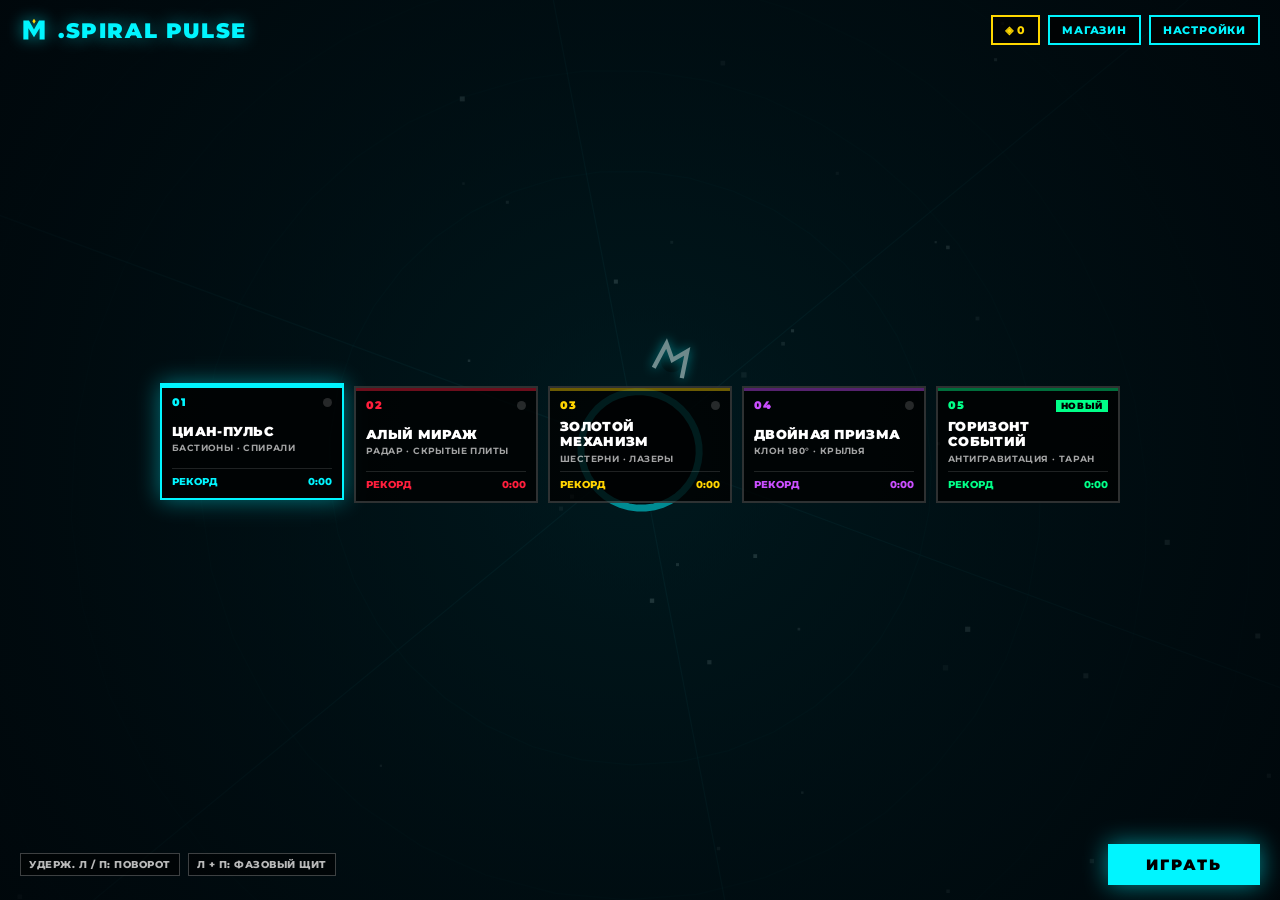
==== commit 5f155ff5: "Add files via upload" ====
--- a/index.html
+++ b/index.html
@@ -55,7 +55,7 @@
       height: 100%;
     }
 
-    /* Chamfered geometric HUD boxes inspired by classic .Spiral Pulse reference */
+    /* Chamfered geometric HUD boxes */
     #timerBox {
       position: absolute;
       top: 0;
@@ -125,7 +125,7 @@
       left: 50%;
       transform: translateX(-50%) scale(0.9);
       padding: 6px 18px;
-      background: rgba(0, 0, 0, 0.86);
+      background: rgba(0, 0, 0, 0.88);
       border: 2px solid var(--accent);
       color: #ffffff;
       font-weight: 900;
@@ -150,7 +150,7 @@
       display: flex;
       flex-direction: column;
       justify-content: space-between;
-      padding: 16px 22px;
+      padding: 15px 20px;
       background: radial-gradient(circle at 50% 50%, rgba(0, 12, 16, 0.42) 0%, rgba(0, 6, 10, 0.86) 100%);
       z-index: 30;
       transition: opacity 0.25s ease;
@@ -177,7 +177,7 @@
       filter: drop-shadow(0 0 8px color-mix(in srgb, var(--accent) 60%, transparent));
     }
     .brand {
-      font-size: 22px;
+      font-size: 21px;
       font-weight: 900;
       letter-spacing: 1.6px;
       color: var(--accent);
@@ -192,21 +192,21 @@
     }
     .levelsGrid {
       display: grid;
-      grid-template-columns: repeat(4, 1fr);
-      gap: 12px;
+      grid-template-columns: repeat(5, 1fr);
+      gap: 10px;
       width: 100%;
-      max-width: 860px;
+      max-width: 960px;
       margin: auto;
     }
     .lvlCard {
-      background: rgba(0, 0, 0, 0.78);
+      background: rgba(0, 0, 0, 0.80);
       border: 2px solid rgba(255, 255, 255, 0.18);
-      padding: 12px 12px 11px;
+      padding: 11px 10px 10px;
       cursor: pointer;
       display: flex;
       flex-direction: column;
       justify-content: space-between;
-      gap: 8px;
+      gap: 7px;
       transition: transform 0.16s ease, border-color 0.16s ease, box-shadow 0.16s ease;
       position: relative;
       overflow: hidden;
@@ -219,7 +219,7 @@
       right: 0;
       height: 3px;
       background: var(--c);
-      opacity: 0.4;
+      opacity: 0.42;
       transition: opacity 0.16s ease;
     }
     .lvlCard.selected {
@@ -229,28 +229,37 @@
     }
     .lvlCard.selected::before { opacity: 1; }
     .lvlNum {
-      font-size: 11px;
+      font-size: 10.5px;
       font-weight: 900;
-      letter-spacing: 1.4px;
+      letter-spacing: 1.3px;
       color: var(--c);
       display: flex;
       justify-content: space-between;
       align-items: center;
     }
+    .lvlBadge {
+      font-size: 8.5px;
+      font-weight: 900;
+      padding: 1px 5px;
+      background: var(--c);
+      color: #000;
+      letter-spacing: 0.7px;
+    }
     .lvlName {
-      font-size: 14px;
+      font-size: 13px;
       font-weight: 900;
+      letter-spacing: 0.3px;
+      color: #fff;
+      line-height: 1.18;
+    }
+    .lvlTag {
+      font-size: 9px;
+      font-weight: 700;
       letter-spacing: 0.4px;
-      color: #fff;
-      line-height: 1.2;
-    }
-    .lvlTag {
-      font-size: 9.5px;
-      font-weight: 700;
-      letter-spacing: 0.5px;
       color: rgba(255, 255, 255, 0.64);
       text-transform: uppercase;
       margin-top: 3px;
+      line-height: 1.25;
     }
     .lvlFoot {
       display: flex;
@@ -258,15 +267,15 @@
       align-items: center;
       padding-top: 6px;
       border-top: 1px solid rgba(255, 255, 255, 0.12);
-      font-size: 10.5px;
+      font-size: 10px;
       font-weight: 800;
       color: var(--c);
       font-variant-numeric: tabular-nums;
     }
     .medal {
       display: inline-block;
-      width: 10px;
-      height: 10px;
+      width: 9px;
+      height: 9px;
       border-radius: 50%;
       background: rgba(255, 255, 255, 0.15);
     }
@@ -283,7 +292,7 @@
     .ctrlHints {
       display: flex;
       gap: 8px;
-      font-size: 10.5px;
+      font-size: 10px;
       font-weight: 800;
       letter-spacing: 0.5px;
       color: rgba(255, 255, 255, 0.72);
@@ -310,7 +319,7 @@
     }
     #playBtn:active { transform: scale(0.95); }
 
-    /* Modals (Shop & Settings) */
+    /* Modals */
     #shopModal, #settingsModal {
       justify-content: center;
       align-items: center;
@@ -327,9 +336,7 @@
       flex-direction: column;
       gap: 13px;
     }
-    .settingsPanel {
-      max-width: 460px;
-    }
+    .settingsPanel { max-width: 460px; }
     .modalHead {
       display: flex;
       justify-content: space-between;
@@ -398,7 +405,6 @@
       letter-spacing: 0.5px;
     }
 
-    /* Settings rows */
     .setRow {
       display: flex;
       align-items: center;
@@ -415,10 +421,7 @@
       color: #fff;
       text-transform: uppercase;
     }
-    .segGroup {
-      display: flex;
-      gap: 6px;
-    }
+    .segGroup { display: flex; gap: 6px; }
     .segBtn {
       background: rgba(0, 0, 0, 0.6);
       color: rgba(255, 255, 255, 0.65);
@@ -494,12 +497,15 @@
       border-color: #ffd800;
       color: #ffd800;
     }
-    @media (max-height: 410px) {
-      .overlay { padding: 10px 14px; }
-      .brand { font-size: 18px; }
-      .lvlCard { padding: 8px 9px; gap: 5px; }
-      .lvlName { font-size: 12.5px; }
-      #playBtn { padding: 8px 26px; font-size: 13px; }
+    @media (max-height: 410px), (max-width: 760px) {
+      .overlay { padding: 10px 12px; }
+      .brand { font-size: 17px; }
+      .levelsGrid { gap: 7px; }
+      .lvlCard { padding: 7px 7px 6px; gap: 4px; }
+      .lvlName { font-size: 11px; }
+      .lvlTag { font-size: 8px; }
+      .lvlFoot { font-size: 9px; padding-top: 4px; }
+      #playBtn { padding: 8px 24px; font-size: 13px; }
       .modalPanel { padding: 10px 14px; gap: 8px; }
       .skinGlyph { font-size: 20px; }
     }
@@ -644,7 +650,7 @@
     installBtn.style.display = 'none';
   });
 
-  // ===== LOCALIZATION (RUSSIAN DEFAULT + ENGLISH IN SETTINGS) =====
+  // ===== LOCALIZATION =====
   const I18N = {
     ru: {
       play: 'ИГРАТЬ',
@@ -655,6 +661,7 @@
       close: 'ЗАКРЫТЬ',
       install: 'УСТАНОВИТЬ',
       best: 'РЕКОРД',
+      newTag: 'НОВЫЙ',
       skins: 'СКИНЫ',
       perks: 'УЛУЧШЕНИЯ',
       equipped: 'ВЫБРАН',
@@ -673,6 +680,9 @@
       bannerSpeed: (p) => `СКОРОСТЬ +${p}%`,
       bannerDual: 'ДВОЙНОЙ КЛОН',
       bannerCloneLost: 'КЛОН РАЗБИТ · 9 СЕК',
+      bannerOutward: 'ОБРАТНАЯ ОРБИТА · ВЫБРОС ЯДРА',
+      bannerInward: 'ВОЗВРАТ В ЯДРО',
+      bannerCrystalHint: 'ТАРАНЬ ЯНТАРНЫЕ КРИСТАЛЛЫ!',
       perksMeta: {
         magnet: { name: 'МАГНИТ', sub: 'ПРИТЯГИВАЕТ МОНЕТЫ' },
         phasePlus: { name: 'ФАЗА+', sub: 'ЩИТ НА 4.0 СЕК' },
@@ -688,6 +698,7 @@
       close: 'CLOSE',
       install: 'INSTALL',
       best: 'BEST',
+      newTag: 'NEW',
       skins: 'SKINS',
       perks: 'PERKS',
       equipped: 'EQUIPPED',
@@ -706,6 +717,9 @@
       bannerSpeed: (p) => `SPEED +${p}%`,
       bannerDual: 'DUAL CLONE ACTIVE',
       bannerCloneLost: 'CLONE LOST · 9S',
+      bannerOutward: 'ANTI-GRAVITY ORBIT · CORE ERUPTION',
+      bannerInward: 'CORE DIVE',
+      bannerCrystalHint: 'SMASH AMBER CRYSTALS!',
       perksMeta: {
         magnet: { name: 'MAGNET', sub: 'PULLS COINS' },
         phasePlus: { name: 'PHASE+', sub: '4.0S SHIELD' },
@@ -714,40 +728,7 @@
     }
   };
 
-  // ===== STORAGE & STATE =====
-  const SAVE_KEY = 'spiral_pulse_pwa_v1';
-  const defaultSave = {
-    coins: 0,
-    skin: 'M',
-    ownedSkins: ['M'],
-    perks: { magnet: false, phasePlus: false, stabilizer: false },
-    best: [0, 0, 0, 0],
-    sound: true,
-    vibe: true,
-    lang: 'ru',
-    selectedLevel: 0
-  };
-  let save;
-  try {
-    const raw = JSON.parse(localStorage.getItem(SAVE_KEY) || '{}');
-    save = {
-      ...defaultSave,
-      ...raw,
-      perks: { ...defaultSave.perks, ...(raw.perks || {}) },
-      ownedSkins: Array.isArray(raw.ownedSkins) ? raw.ownedSkins : ['M'],
-      best: Array.isArray(raw.best) && raw.best.length === 4 ? raw.best : [0, 0, 0, 0],
-      lang: raw.lang === 'en' ? 'en' : 'ru',
-      vibe: raw.vibe !== undefined ? !!raw.vibe : true
-    };
-  } catch (_) {
-    save = JSON.parse(JSON.stringify(defaultSave));
-  }
-  function persist() {
-    try { localStorage.setItem(SAVE_KEY, JSON.stringify(save)); } catch (_) {}
-  }
-  function tr() { return I18N[save.lang] || I18N.ru; }
-
-  // ===== 4 UNIQUE LEVELS WITH HARMONIC BASE HUES FOR GRADIENT FLOW =====
+  // ===== 5 UNIQUE LEVELS =====
   const LEVELS = [
     {
       id: 0,
@@ -755,8 +736,8 @@
       name: { ru: 'ЦИАН-ПУЛЬС', en: 'CYAN PULSE' },
       tag: { ru: 'БАСТИОНЫ · СПИРАЛИ', en: 'BASTIONS · SPIRALS' },
       baseHue: 186,
-      hueSwing: 36,     // Flows gracefully: Aquamarine <-> Cyan <-> Electric Azure
-      huePartner: 34,   // Companion gradient lobe offset
+      hueSwing: 36,
+      huePartner: 34,
       bg: '#002228',
       bgMid: '#00171c',
       bgDeep: '#000c0f',
@@ -776,7 +757,7 @@
       name: { ru: 'АЛЫЙ МИРАЖ', en: 'CRIMSON PHANTOM' },
       tag: { ru: 'РАДАР · СКРЫТЫЕ ПЛИТЫ', en: 'RADAR · DISGUISED WALLS' },
       baseHue: 352,
-      hueSwing: 32,     // Flows gracefully: Rose-Magenta <-> Crimson <-> Warm Coral-Amber
+      hueSwing: 32,
       huePartner: -28,
       bg: '#240208',
       bgMid: '#160004',
@@ -797,7 +778,7 @@
       name: { ru: 'ЗОЛОТОЙ МЕХАНИЗМ', en: 'GOLD ECLIPSE' },
       tag: { ru: 'ШЕСТЕРНИ · ЛАЗЕРЫ', en: 'GEARS · LASERS' },
       baseHue: 48,
-      hueSwing: 30,     // Flows gracefully: Warm Amber <-> Solar Gold <-> Luminous Lime-Gold
+      hueSwing: 30,
       huePartner: -24,
       bg: '#201900',
       bgMid: '#140f00',
@@ -818,7 +799,7 @@
       name: { ru: 'ДВОЙНАЯ ПРИЗМА', en: 'VIOLET DUALITY' },
       tag: { ru: 'КЛОН 180° · КРЫЛЬЯ', en: 'TWIN 180° · WINGS' },
       baseHue: 278,
-      hueSwing: 40,     // Flows gracefully: Royal Indigo <-> Violet <-> Orchid-Rose
+      hueSwing: 40,
       huePartner: -42,
       bg: '#19052e',
       bgMid: '#10021f',
@@ -832,8 +813,66 @@
       camProfile: 'wave',
       notes: [49, 58.27, 65.41, 73.42, 87.31, 73.42, 65.41, 58.27],
       lead: [196, 233.08, 293.66, 349.23, 392, 349.23, 293.66, 261.63]
+    },
+    {
+      id: 4,
+      num: '05',
+      isNew: true,
+      name: { ru: 'ГОРИЗОНТ СОБЫТИЙ', en: 'EVENT HORIZON' },
+      tag: { ru: 'АНТИГРАВИТАЦИЯ · ТАРАН', en: 'ANTI-GRAVITY · SHATTER' },
+      baseHue: 152,
+      hueSwing: 34,
+      huePartner: 36,
+      bg: '#022217',
+      bgMid: '#01140e',
+      bgDeep: '#000806',
+      accent: '#00ff88',
+      rim: '#d4ffea',
+      sideShade: '#006e3e',
+      bpm: 134,
+      baseSpeed: 124,
+      baseSpin: -0.36,
+      camProfile: 'vortex',
+      notes: [73.42, 77.78, 87.31, 77.78, 73.42, 65.41, 73.42, 110],
+      lead: [293.66, 311.13, 349.23, 392, 440, 392, 349.23, 311.13]
     }
   ];
+
+  // ===== STORAGE & SAFE MIGRATION (4 -> 5 LEVELS) =====
+  const SAVE_KEY = 'spiral_pulse_pwa_v1';
+  const defaultSave = {
+    coins: 0,
+    skin: 'M',
+    ownedSkins: ['M'],
+    perks: { magnet: false, phasePlus: false, stabilizer: false },
+    best: [0, 0, 0, 0, 0],
+    sound: true,
+    vibe: true,
+    lang: 'ru',
+    selectedLevel: 0
+  };
+  let save;
+  try {
+    const raw = JSON.parse(localStorage.getItem(SAVE_KEY) || '{}');
+    const migratedBest = Array.isArray(raw.best) ? raw.best.slice(0, LEVELS.length) : [];
+    while (migratedBest.length < LEVELS.length) migratedBest.push(0);
+    save = {
+      ...defaultSave,
+      ...raw,
+      perks: { ...defaultSave.perks, ...(raw.perks || {}) },
+      ownedSkins: Array.isArray(raw.ownedSkins) ? raw.ownedSkins : ['M'],
+      best: migratedBest,
+      lang: raw.lang === 'en' ? 'en' : 'ru',
+      vibe: raw.vibe !== undefined ? !!raw.vibe : true,
+      selectedLevel: Math.min(LEVELS.length - 1, Math.max(0, raw.selectedLevel || 0))
+    };
+  } catch (_) {
+    save = JSON.parse(JSON.stringify(defaultSave));
+  }
+  function persist() {
+    try { localStorage.setItem(SAVE_KEY, JSON.stringify(save)); } catch (_) {}
+  }
+  function tr() { return I18N[save.lang] || I18N.ru; }
 
   const SKINS = [
     { id: 'M', price: 0 },
@@ -846,7 +885,7 @@
     { id: 'stabilizer', price: 60 }
   ];
 
-  // ===== DYNAMIC HSL PALETTE ENGINE (SMOOTH GRADIENT IRIDESCENCE AROUND BASE HUE) =====
+  // ===== DYNAMIC HSL PALETTE ENGINE (SMOOTH GRADIENT IRIDESCENCE) =====
   function hsl(h, s, l, a = 1) {
     h = ((h % 360) + 360) % 360;
     return a >= 0.999 ? `hsl(${h.toFixed(1)}, ${s}%, ${l}%)` : `hsla(${h.toFixed(1)}, ${s}%, ${l}%, ${a.toFixed(3)})`;
@@ -854,7 +893,7 @@
 
   function getDynamicPalette() {
     const h0 = curLvl.baseHue;
-    const c = chromaAmt; // 0..1 smooth envelope during 20-30s (and harmonic recurrences)
+    const c = chromaAmt;
     const drift1 = Math.sin(chromaPhase * 0.95) * curLvl.hueSwing * c;
     const drift2 = Math.cos(chromaPhase * 0.65) * (curLvl.hueSwing * 0.85) * c;
     const hA = h0 + drift1;
@@ -863,10 +902,10 @@
 
     return {
       hA, hB, hC,
-      accentA: c < 0.01 ? curLvl.accent : hsl(hA, 98, 56),
-      accentB: c < 0.01 ? curLvl.accent : hsl(hB, 96, 60),
-      sideA: c < 0.01 ? curLvl.sideShade : hsl(hA, 85, 27),
-      sideB: c < 0.01 ? curLvl.sideShade : hsl(hB, 80, 24),
+      accentA: c < 0.01 ? curLvl.accent : hsl(hA, 98, 55),
+      accentB: c < 0.01 ? curLvl.accent : hsl(hB, 96, 58),
+      sideA: c < 0.01 ? curLvl.sideShade : hsl(hA, 85, 25),
+      sideB: c < 0.01 ? curLvl.sideShade : hsl(hB, 80, 22),
       rim: c < 0.01 ? curLvl.rim : hsl((hA + hB) * 0.5, 100, 88),
       bgInner: c < 0.01 ? curLvl.bg : hsl(hA, 78, 12),
       bgMid: c < 0.01 ? curLvl.bgMid : hsl(hB, 72, 7),
@@ -877,7 +916,7 @@
     };
   }
 
-  // ===== DOM & STAGE (STRICT LANDSCAPE + NORMALIZED VIRTUAL ARENA) =====
+  // ===== DOM & STAGE =====
   const stage = document.getElementById('stage');
   const canvas = document.getElementById('game');
   const ctx = canvas.getContext('2d', { alpha: false });
@@ -1042,6 +1081,40 @@
   function playSfx(type) {
     if (!audioCtx || !save.sound) return;
     const now = audioCtx.currentTime;
+    if (type === 'crystal') {
+      // Crystalline harmonic smash chord!
+      [659.25, 987.77, 1318.51, 1760].forEach((f, idx) => {
+        const osc = audioCtx.createOscillator();
+        const g = audioCtx.createGain();
+        osc.type = idx % 2 === 0 ? 'triangle' : 'sine';
+        osc.frequency.setValueAtTime(f, now + idx * 0.015);
+        osc.frequency.exponentialRampToValueAtTime(f * 1.25, now + 0.22);
+        g.gain.setValueAtTime(0.16, now + idx * 0.015);
+        g.gain.exponentialRampToValueAtTime(0.001, now + 0.25);
+        osc.connect(g);
+        g.connect(masterGain);
+        osc.start(now + idx * 0.015);
+        osc.stop(now + 0.27);
+      });
+      return;
+    }
+    if (type === 'gravity') {
+      // Deep sci-fi singularity whoosh sweep
+      const osc = audioCtx.createOscillator();
+      const g = audioCtx.createGain();
+      osc.type = 'sine';
+      osc.frequency.setValueAtTime(140, now);
+      osc.frequency.exponentialRampToValueAtTime(42, now + 0.55);
+      osc.frequency.exponentialRampToValueAtTime(210, now + 0.95);
+      g.gain.setValueAtTime(0.01, now);
+      g.gain.linearRampToValueAtTime(0.42, now + 0.22);
+      g.gain.exponentialRampToValueAtTime(0.001, now + 0.98);
+      osc.connect(g);
+      g.connect(masterGain);
+      osc.start(now);
+      osc.stop(now + 1.0);
+      return;
+    }
     const osc = audioCtx.createOscillator();
     const g = audioCtx.createGain();
     if (type === 'coin') {
@@ -1128,65 +1201,60 @@
     return d >= 0 && d <= span;
   }
 
-  // ===== ARCHITECTURAL SHAPE PROFILE ENGINE (100% SYNCED RENDER + COLLISION!) =====
-  // Given a wall and normalized angular position f in [0..1], returns { rIn, rOut }
+  // ===== ARCHITECTURAL SHAPE PROFILE ENGINE (100% SYNCED RENDER + COLLISION) =====
   function getWallRadialProfile(w, f) {
     let rIn = w.r + w.vibeOff;
     let rOut = rIn + w.thick;
 
     if (w.profile === 'bastion') {
-      // Iconic stepped monolith / turret directly inspired by reference image_b492a4.png!
-      // Solid broad base + towering protruding central turret + crisp shoulder steps
       if (f > 0.24 && f < 0.76) {
         rOut += w.turretH || 46;
       } else if (f > 0.14 && f < 0.86) {
         rOut += (w.turretH || 46) * 0.38;
       }
     } else if (w.profile === 'fortress') {
-      // Stepped battlement wall (outer ring of reference image_b492a4.png): crisp alternating blocks
       const tier = Math.floor(f * 5);
       const bump = (tier === 1 || tier === 3) ? (w.turretH || 28) : (tier === 2 ? 12 : 0);
       rOut += bump;
       if (tier === 2) rIn -= 6;
     } else if (w.profile === 'blade') {
-      // Swept aerodynamic turbine fin / wedge (narrow tip -> thick curved anvil)
       const t = w.flip ? (1 - f) : f;
       const extra = Math.pow(t, 1.35) * (w.turretH || 44);
       rOut += extra;
       rIn += (1 - t) * 10;
     } else if (w.profile === 'chevron') {
-      // Faceted crystalline spearhead / diamond ridge
       const peak = 1 - Math.abs(f * 2 - 1);
       rOut += peak * (w.turretH || 34);
       rIn -= peak * 9;
     } else if (w.profile === 'notch') {
-      // Armored shield with carved inner pocket / alcove
       if (f > 0.30 && f < 0.70) {
         rIn += Math.min(w.thick * 0.48, 22);
         rOut += 14;
       }
     } else if (w.profile === 'wing') {
-      // Sculptural swept wing for Level 4 Dual Clone (tapers elegantly at both ends, swells in center)
       const bell = Math.sin(f * Math.PI);
       rOut += bell * (w.turretH || 30);
       rIn += (1 - bell) * 8;
     } else if (w.profile === 'piston') {
-      // Level 3 clockwork radial hammer that rhythmically pumps outward & inward in sync with beat
       const pump = (0.5 + 0.5 * Math.sin(runTime * 3.0 + w.phase)) * 18;
-      if (f > 0.22 && f < 0.78) {
-        rOut += pump + 16;
-      }
+      if (f > 0.22 && f < 0.78) rOut += pump + 16;
+    } else if (w.profile === 'prism') {
+      // Level 5 faceted crystalline sawtooth-diamond arc
+      const tri = 1 - Math.abs(((f * 3) % 1) * 2 - 1);
+      rOut += tri * (w.turretH || 28);
+      rIn -= tri * 6;
     }
 
     return {
-      rIn: Math.max(CORE_R * 0.86, rIn),
-      rOut: Math.max(CORE_R * 0.86 + 3, rOut)
+      rIn: Math.max(CORE_R * 0.84, rIn),
+      rOut: Math.max(CORE_R * 0.84 + 3, rOut)
     };
   }
 
-  // ===== GAME STATE (NORMALIZED VIRTUAL ARENA UNITS) =====
+  // ===== GAME STATE =====
   const CORE_R = 36;
-  const ORBIT_R = 60;
+  const BASE_ORBIT_R = 60;
+  const OUTER_ORBIT_R = 178;
   const PLAYER_BASE_H = 11.5;
   const PLAYER_BASE_W = 10.5;
   const TURN_SPEED = 6.25;
@@ -1204,9 +1272,8 @@
   let lastSpeedTier = 0;
   let scrapeCooldown = 0;
 
-  // 3D Camera & Chroma Gradient Flow state (replaces 3D Hyper-Tunnel!)
   let depth3D = 0;
-  let chromaAmt = 0;    // 0..1 smooth iridescence during 20-30s (and 50-60s, etc.)
+  let chromaAmt = 0;
   let chromaPhase = 0;
   let camTiltX = 0;
   let camTiltY = 0;
@@ -1227,6 +1294,8 @@
   let player = {
     ang: -Math.PI / 2,
     angVel: 0,
+    orbitR: BASE_ORBIT_R,
+    faceRot: 0,           // 0 = facing outward, PI = facing inward (Level 5 Outward Orbit!)
     radialBounce: 0,
     radialVel: 0,
     scale: 1.0,
@@ -1237,10 +1306,21 @@
     grace: 0
   };
 
+  // Level 4 Duality state
   let duality = {
     active: false,
     splitBlend: 0,
     respawnTimer: 5.0
+  };
+
+  // Level 5 Event Horizon Singularity state (Anti-Gravity Orbit Expansion + Crystal Smashing!)
+  let singularity = {
+    phase: 'inward',      // 'inward' | 'to_outward' | 'outward' | 'to_inward'
+    timer: 9.5,
+    transDur: 1.9,
+    orbitFactor: 0,       // 0 = inner orbit (60), 1 = outer anti-gravity orbit (178)
+    coreFlare: 0,
+    crystalHintShown: false
   };
 
   let walls = [];
@@ -1381,8 +1461,11 @@
       const card = document.createElement('div');
       card.className = 'lvlCard' + (idx === save.selectedLevel ? ' selected' : '');
       card.style.setProperty('--c', lvl.accent);
+      const rightTop = (lvl.isNew && best < 1)
+        ? `<span class="lvlBadge">${t.newTag}</span>`
+        : `<span class="medal ${med}"></span>`;
       card.innerHTML = `
-        <div class="lvlNum"><span>${lvl.num}</span><span class="medal ${med}"></span></div>
+        <div class="lvlNum"><span>${lvl.num}</span>${rightTop}</div>
         <div>
           <div class="lvlName">${lvl.name[save.lang]}</div>
           <div class="lvlTag">${lvl.tag[save.lang]}</div>
@@ -1476,6 +1559,9 @@
   function openMenu() {
     mode = 'menu';
     chromaAmt = 0;
+    singularity.orbitFactor = 0;
+    player.orbitR = BASE_ORBIT_R;
+    player.faceRot = 0;
     applyTheme(curLvl);
     activeTouches.clear();
     mouseSide = null;
@@ -1491,7 +1577,6 @@
     renderMenu();
   }
 
-  // Button bindings
   document.getElementById('playBtn').onclick = () => { ensureAudio(); startRun(save.selectedLevel); };
   document.getElementById('retryBtn').onclick = () => { ensureAudio(); startRun(curLvl.id); };
   document.getElementById('overMenuBtn').onclick = () => openMenu();
@@ -1535,6 +1620,8 @@
 
     player.ang = -Math.PI / 2;
     player.angVel = 0;
+    player.orbitR = BASE_ORBIT_R;
+    player.faceRot = 0;
     player.radialBounce = 0;
     player.radialVel = 0;
     player.scale = 1.0;
@@ -1547,6 +1634,12 @@
     duality.active = false;
     duality.splitBlend = 0;
     duality.respawnTimer = 5.0;
+
+    singularity.phase = 'inward';
+    singularity.timer = 9.5;
+    singularity.orbitFactor = 0;
+    singularity.coreFlare = 0;
+    singularity.crystalHintShown = false;
 
     walls = [];
     coins = [];
@@ -1572,33 +1665,44 @@
     showBanner(`${curLvl.num} · ${curLvl.name[save.lang]}`, 1.6);
   }
 
-  // ===== ARCHITECTURAL FAIR SPATIAL WAVE GENERATOR =====
+  // ===== FAIR SPATIAL WAVE SPAWNER (INWARD & OUTWARD SINGULARITY!) =====
   function getSpawnRadius() {
     const vW = W / arenaScale;
     const vH = H / arenaScale;
     return Math.hypot(vW, vH) * 0.54 + 42;
   }
 
-  function getOutermostWallOuterR() {
+  function getOutermostInwardWallOuterR() {
     let maxR = 0;
     for (let i = 0; i < walls.length; i++) {
       const w = walls[i];
-      const extra = w.turretH || 0;
-      const outer = w.r + w.thick + extra;
+      if (w.dir !== -1 || w.vanished) continue;
+      const outer = w.r + w.thick + (w.turretH || 0);
       if (outer > maxR) maxR = outer;
     }
     return maxR;
+  }
+
+  function getInnermostOutwardWallInnerR() {
+    let minR = 99999;
+    for (let i = 0; i < walls.length; i++) {
+      const w = walls[i];
+      if (w.dir !== 1 || w.vanished) continue;
+      if (w.r < minR) minR = w.r;
+    }
+    return minR;
   }
 
   function addWall(opts) {
     walls.push({
       r: opts.r,
+      dir: opts.dir === 1 ? 1 : -1,      // -1 = inward, +1 = outward (Level 5 Singularity!)
       thick: opts.thick || 24,
       start: normAng(opts.start),
       span: clamp(opts.span, 0.14, TAU - 0.14),
       rotSpd: opts.rotSpd || 0,
-      kind: opts.kind || 'arc',          // 'arc' | 'gear' | 'phantom' | 'split' | 'breathe'
-      profile: opts.profile || 'arc',    // 'arc' | 'bastion' | 'fortress' | 'blade' | 'chevron' | 'notch' | 'wing' | 'piston'
+      kind: opts.kind || 'arc',          // 'arc' | 'gear' | 'phantom' | 'split' | 'breathe' | 'crystal'
+      profile: opts.profile || 'arc',    // 'arc' | 'bastion' | 'fortress' | 'blade' | 'chevron' | 'notch' | 'wing' | 'piston' | 'prism'
       turretH: opts.turretH || 0,
       flip: !!opts.flip,
       baseStart: normAng(opts.start),
@@ -1615,8 +1719,8 @@
     });
   }
 
-  function addCoin(r, ang) {
-    coins.push({ r, ang: normAng(ang), taken: false, pulse: Math.random() * TAU });
+  function addCoin(r, ang, dir = -1) {
+    coins.push({ r, ang: normAng(ang), dir, taken: false, pulse: Math.random() * TAU });
   }
 
   function addRingWithGap(r, thick, gapCenter, gapWidth, extra = {}) {
@@ -1639,8 +1743,8 @@
     patternCount++;
 
     const isDualLvl = (curLvl.id === 3);
-    const maxDelta = isDualLvl ? 0.92 : 1.38;
-    const minDelta = 0.42;
+    const maxDelta = isDualLvl ? 0.92 : 1.35;
+    const minDelta = 0.40;
     const dir = Math.random() < 0.5 ? 1 : -1;
     const delta = dir * (minDelta + Math.random() * (maxDelta - minDelta));
     const gapAng = normAng(lastSafeGapAng + delta);
@@ -1651,33 +1755,126 @@
     let exitGapAng = gapAng;
     let extraClearance = 0;
 
-    // --- LEVEL 01: ЦИАН-ПУЛЬС (Reference-inspired Stepped Bastion Monoliths, Fortress Rings, Turbine Blades, Chevron Crystals) ---
-    if (curLvl.id === 0) {
+    // --- LEVEL 05: ГОРИЗОНТ СОБЫТИЙ (ANTI-GRAVITY OUTWARD ERUPTIONS + SMASHABLE AMBER CRYSTALS!) ---
+    if (curLvl.id === 4) {
+      const isOutward = (singularity.phase === 'outward');
+
+      if (isOutward) {
+        // OUTWARD ERUPTIONS FROM THE BLACK HOLE CORE (r = CORE_R + 4 -> outward!)
+        const rStart = CORE_R + 4;
+        const outGap = lerp(1.15, 1.48, ease);
+        const pick = patternCount % 4;
+        singularity.coreFlare = 1.0;
+
+        if (pick === 0) {
+          // Outward Obsidian Prism Ring + Smashable Amber Crystal Shortcut opposite!
+          const bonusSpan = 0.95;
+          const solidSpan = TAU - outGap - bonusSpan;
+          const solid1Start = normAng(gapAng + outGap * 0.5);
+          const halfSolid = solidSpan * 0.5;
+          addWall({ r: rStart, dir: 1, thick: 22, start: solid1Start, span: halfSolid, profile: 'prism', turretH: 18, height3D: 38 });
+          // Glowing Amber Crystal Gate you can RAM straight through for +2 coins + shield!
+          const crysStart = normAng(solid1Start + halfSolid + 0.04);
+          addWall({ r: rStart, dir: 1, thick: 24, start: crysStart, span: bonusSpan - 0.08, kind: 'crystal', profile: 'chevron', turretH: 16, height3D: 40 });
+          addWall({ r: rStart, dir: 1, thick: 22, start: normAng(crysStart + bonusSpan - 0.04), span: halfSolid, profile: 'prism', turretH: 18, height3D: 38 });
+          addCoin(rStart + 12, gapAng, 1);
+          exitGapAng = gapAng;
+        } else if (pick === 1) {
+          // Outward Twin Swept Event-Horizon Blades
+          addSymmetricPair(rStart, 20, gapAng, lerp(1.05, 1.32, ease), { dir: 1, profile: 'blade', turretH: 26, flip: dir > 0, height3D: 38 });
+          addCoin(rStart + 10, gapAng, 1);
+          exitGapAng = gapAng;
+        } else if (pick === 2) {
+          // Pure Crystal Breakthrough Ring! (Wide Amber Crystal Lock right in front of you — SMASH IT!)
+          const crysW = lerp(1.55, 1.85, ease);
+          addRingWithGap(rStart, 22, gapAng, crysW, { dir: 1, profile: 'fortress', turretH: 18, height3D: 38 });
+          addWall({ r: rStart, dir: 1, thick: 24, start: normAng(gapAng - crysW * 0.5 + 0.04), span: crysW - 0.08, kind: 'crystal', height3D: 42 });
+          exitGapAng = gapAng;
+        } else {
+          // Outward 3-Way Rotating Emerald Crown
+          const open = lerp(0.84, 1.02, ease);
+          const span = TAU / 3 - open;
+          addWall({ r: rStart, dir: 1, thick: 22, start: gapAng + open * 0.5, span, rotSpd: dir * 0.22, profile: 'chevron', turretH: 18, height3D: 36 });
+          addWall({ r: rStart, dir: 1, thick: 22, start: gapAng + open * 0.5 + TAU / 3, span, rotSpd: dir * 0.22, profile: 'chevron', turretH: 18, height3D: 36 });
+          addWall({ r: rStart, dir: 1, thick: 22, start: gapAng + open * 0.5 + 2 * TAU / 3, span, rotSpd: dir * 0.22, profile: 'chevron', turretH: 18, height3D: 36 });
+          addCoin(rStart + 11, gapAng, 1);
+          exitGapAng = gapAng;
+        }
+
+        lastSafeGapAng = exitGapAng;
+        // Spatial outward clearance so expanding rings are always cleanly spaced!
+        nextRequiredClearance = 104 + lerp(16, 0, 1 - ease);
+        return;
+      }
+
+      // INWARD PHASE OF LEVEL 5 (Obsidian Prisms + Smashable Amber Crystal Gates!)
+      const pick = patternCount % 4;
+      if (pick === 1) {
+        // First crystal wave shows a quick tip banner once!
+        if (!singularity.crystalHintShown) {
+          singularity.crystalHintShown = true;
+          showBanner(tr().bannerCrystalHint, 2.0);
+        }
+        // Full Obsidian Ring with a HUGE glowing Amber Crystal Gate — SMASH RIGHT THROUGH IT!
+        const crysGap = lerp(1.48, 1.82, ease);
+        addRingWithGap(R0, 28, gapAng, crysGap, { profile: 'prism', turretH: 24, height3D: 40 });
+        addWall({
+          r: R0, thick: 30,
+          start: normAng(gapAng - crysGap * 0.5 + 0.04),
+          span: crysGap - 0.08,
+          kind: 'crystal',
+          profile: 'chevron',
+          turretH: 18,
+          height3D: 44
+        });
+        exitGapAng = gapAng;
+        extraClearance = 28;
+      } else if (pick === 2) {
+        // Obsidian Bastion Monolith + Side Amber Crystal Bonus Door!
+        const monSpan = lerp(2.35, 2.1, ease);
+        const monStart = normAng(gapAng + stdGap * 0.55);
+        addWall({ r: R0, thick: 64, start: monStart, span: monSpan, profile: 'bastion', turretH: 42, height3D: 48 });
+        // Bonus shatter crystal sitting inside half of the gap for extra coins
+        addWall({ r: R0 + 18, thick: 24, start: normAng(gapAng - stdGap * 0.45), span: stdGap * 0.42, kind: 'crystal', height3D: 40 });
+        addCoin(R0 + 32, gapAng + stdGap * 0.2);
+        exitGapAng = gapAng;
+        extraClearance = 36;
+      } else if (pick === 3) {
+        // Twin Faceted Prism Wings
+        addSymmetricPair(R0, 24, gapAng, lerp(1.12, 1.40, ease), { profile: 'prism', turretH: 28, rotSpd: dir * 0.22, height3D: 40 });
+        addCoin(R0 + 14, gapAng);
+        exitGapAng = gapAng;
+        extraClearance = 24;
+      } else {
+        // Obsidian Stepped Fortress + Crystal Core
+        addRingWithGap(R0, 30, gapAng, stdGap, { profile: 'fortress', turretH: 28, height3D: 40 });
+        addCoin(R0 + 16, gapAng);
+        exitGapAng = gapAng;
+      }
+    }
+
+    // --- LEVEL 01: ЦИАН-ПУЛЬС ---
+    else if (curLvl.id === 0) {
       const pick = patternCount % 5;
       if (pick === 0) {
-        // Signature Stepped Bastion Monolith (just like image_b492a4.png!) + Outer Stepped Fortress Ring
         const monSpan = lerp(2.65, 2.35, ease);
         const monStart = normAng(gapAng + stdGap * 0.55);
         addWall({ r: R0, thick: 72, start: monStart, span: monSpan, profile: 'bastion', turretH: 48, height3D: 48 });
-        // Companion stepped outer fortress arc framing it
         addRingWithGap(R0 + 138, 34, normAng(gapAng + dir * 0.72), stdGap + 0.14, { profile: 'fortress', turretH: 30, height3D: 36 });
         if (Math.random() < 0.65) addCoin(R0 + 36, gapAng);
         exitGapAng = normAng(gapAng + dir * 0.72);
         extraClearance = 38;
       } else if (pick === 1) {
-        // Twin Swept Turbine Blades (asymmetric tapered wedges)
         const bladeGap = lerp(1.08, 1.36, ease);
         addSymmetricPair(R0, 22, gapAng, bladeGap, { profile: 'blade', turretH: 48, flip: dir > 0, height3D: 42 });
         if (Math.random() < 0.55) addCoin(R0 + 28, gapAng);
         exitGapAng = gapAng;
         extraClearance = 24;
       } else if (pick === 2) {
-        // Stepped Fortress Battlement Ring (alternating thick/thin castle blocks)
         addRingWithGap(R0, 28, gapAng, stdGap, { profile: 'fortress', turretH: 32, height3D: 40 });
         if (Math.random() < 0.5) addCoin(R0 + 18, gapAng);
         exitGapAng = gapAng;
       } else if (pick === 3) {
-        // Crystalline Chevron Cloverleaf (3 pointed diamond spearheads) + notched follow-up
         const open = lerp(0.80, 0.96, ease);
         const span = TAU / 3 - open;
         for (let k = 0; k < 3; k++) {
@@ -1688,7 +1885,6 @@
         exitGapAng = a2;
         extraClearance = 32;
       } else {
-        // Classic Stepped Snail Spiral with bold architectural depth
         const steps = 4;
         const arcTotal = TAU - stdGap;
         const segSpan = arcTotal / steps;
@@ -1702,44 +1898,31 @@
       }
     }
 
-    // --- LEVEL 02: АЛЫЙ МИРАЖ (Disguised Solid-Looking Phantom Tiles that Vanish RIGHT in Front of Player + Massive Bastions!) ---
+    // --- LEVEL 02: АЛЫЙ МИРАЖ (Disguised Phantom Tiles!) ---
     else if (curLvl.id === 1) {
       const pick = patternCount % 4;
       if (pick === 0) {
-        // Disguised Mirage Fortress Ring: looks like a SOLID fortress ring with a disguised mirage gate that dissolves right before impact!
         const mirageGap = lerp(1.36, 1.70, ease);
         addRingWithGap(R0, 32, gapAng, mirageGap, { profile: 'fortress', turretH: 26, height3D: 38 });
-        // Disguised phantom door matches thickness & solid crimson color until close to player!
-        addWall({
-          r: R0, thick: 32,
-          start: normAng(gapAng - mirageGap * 0.5 + 0.03),
-          span: mirageGap - 0.06,
-          kind: 'phantom',
-          profile: 'arc',
-          height3D: 38
-        });
+        addWall({ r: R0, thick: 32, start: normAng(gapAng - mirageGap * 0.5 + 0.03), span: mirageGap - 0.06, kind: 'phantom', profile: 'arc', height3D: 38 });
         addCoin(R0 + 16, gapAng);
         exitGapAng = gapAng;
         extraClearance = 32;
       } else if (pick === 1) {
-        // Dual Massive Bastion Wedges + Disguised Mirage Seal across the corridor!
         const wedgeSpan = lerp(1.12, 0.96, ease);
         const laneHalf = (Math.PI - wedgeSpan) * 0.5;
         addWall({ r: R0, thick: 74, start: gapAng + laneHalf, span: wedgeSpan, profile: 'bastion', turretH: 40, height3D: 48 });
         addWall({ r: R0, thick: 74, start: gapAng + laneHalf + Math.PI, span: wedgeSpan, profile: 'bastion', turretH: 40, height3D: 48 });
-        // Disguised bar blocking the gap, dissolves dramatically right in front of the player
         addWall({ r: R0 + 16, thick: 28, start: gapAng - laneHalf + 0.04, span: laneHalf * 2 - 0.08, kind: 'phantom', height3D: 36 });
         addCoin(R0 + 38, gapAng);
         exitGapAng = gapAng;
         extraClearance = 44;
       } else if (pick === 2) {
-        // Splitting / Rejoining Armored Blades + Disguised Decoy
         const baseGap = lerp(1.14, 1.40, ease);
         addSymmetricPair(R0, 26, gapAng, baseGap, { kind: 'split', profile: 'blade', turretH: 32, oscAmp: 0.14, flip: dir > 0, height3D: 38 });
         exitGapAng = gapAng;
         extraClearance = 24;
       } else {
-        // Notched Bastion + Disguised Inner Phantom Plug
         const mirageW = lerp(1.30, 1.56, ease);
         addRingWithGap(R0, 42, gapAng, mirageW, { profile: 'notch', height3D: 42 });
         addWall({ r: R0 + 6, thick: 30, start: normAng(gapAng - mirageW * 0.5 + 0.04), span: mirageW - 0.08, kind: 'phantom', height3D: 40 });
@@ -1748,25 +1931,22 @@
       }
     }
 
-    // --- LEVEL 03: ЗОЛОТОЙ МЕХАНИЗМ (Clockwork Gears, Pumping Radial Pistons, Chevron Blades + Core Lasers) ---
+    // --- LEVEL 03: ЗОЛОТОЙ МЕХАНИЗМ ---
     else if (curLvl.id === 2) {
       const pick = patternCount % 4;
       if (pick === 0) {
-        // Rotating Clockwork Gear Crown
         const g = lerp(1.28, 1.62, ease);
         const rot = dir * 0.26;
         addRingWithGap(R0, 30, gapAng, g, { kind: 'gear', rotSpd: rot, height3D: 42 });
         if (Math.random() < 0.6) addCoin(R0 + 15, gapAng);
         exitGapAng = normAng(gapAng + rot * 1.4);
       } else if (pick === 1) {
-        // Pumping Clockwork Pistons (rhythmic radial hammers!)
         const pGap = lerp(1.12, 1.38, ease);
         addSymmetricPair(R0, 28, gapAng, pGap, { profile: 'piston', turretH: 34, phase: 0, rotSpd: dir * 0.18, height3D: 44 });
         addCoin(R0 + 18, gapAng);
         exitGapAng = gapAng;
         extraClearance = 30;
       } else if (pick === 2) {
-        // Massive Golden Bastion Turret + Counter-Rotating Outer Gear
         const monSpan = lerp(2.45, 2.2, ease);
         addWall({ r: R0, thick: 64, start: normAng(gapAng + stdGap * 0.55), span: monSpan, profile: 'bastion', turretH: 42, rotSpd: 0.16, height3D: 48 });
         const a2 = normAng(gapAng + dir * 0.72);
@@ -1774,7 +1954,6 @@
         exitGapAng = a2;
         extraClearance = 40;
       } else {
-        // Triple Swept Golden Turbine Blades
         const open = lerp(0.84, 1.0, ease);
         const span = TAU / 3 - open;
         const rot = -dir * 0.22;
@@ -1787,11 +1966,10 @@
       }
     }
 
-    // --- LEVEL 04: ДВОЙНАЯ ПРИЗМА (100% 180°-Symmetric Sculptural Wings, Twin Bastions, Twin Chevrons & Breathing Gates) ---
+    // --- LEVEL 04: ДВОЙНАЯ ПРИЗМА ---
     else {
       const pick = patternCount % 4;
       if (pick === 0) {
-        // Twin Sculptural Prism Wings (breathing gently, guaranteed wide safe opening!)
         const safeBaseGap = Math.max(1.22, dualGap);
         addSymmetricPair(R0, 26, gapAng, safeBaseGap, { kind: 'breathe', profile: 'wing', turretH: 34, oscAmp: 0.12, phase: 0, height3D: 42 });
         if (Math.random() < 0.65) {
@@ -1801,14 +1979,12 @@
         exitGapAng = gapAng;
         extraClearance = 24;
       } else if (pick === 1) {
-        // Twin Stepped Bastion Monoliths (massive architectural pair at 180°!)
         const bGap = lerp(1.16, 1.40, ease);
         addSymmetricPair(R0, 52, gapAng, bGap, { profile: 'bastion', turretH: 36, height3D: 48 });
         addCoin(R0 + 26, gapAng);
         exitGapAng = gapAng;
         extraClearance = 42;
       } else if (pick === 2) {
-        // Flowing Twin Chevron Staircase (3 crystalline pairs)
         const step = dir * 0.42;
         for (let k = 0; k < 3; k++) {
           const a = normAng(gapAng + k * step);
@@ -1819,7 +1995,6 @@
         }
         extraClearance = 36;
       } else {
-        // Symmetric 4-Way Swept Turbine Blades (still 100% 180°-symmetric!)
         const open = lerp(0.74, 0.88, ease);
         const span = Math.PI * 0.5 - open;
         const rot = dir * 0.24;
@@ -1854,13 +2029,13 @@
     }
   }
 
-  function shatterAt(ang, scale, color) {
-    const r = ORBIT_R + player.radialBounce;
+  function shatterAt(ang, scale, color, customR = null, count = 18) {
+    const r = customR !== null ? customR : (player.orbitR + player.radialBounce);
     const ox = Math.cos(ang) * r;
     const oy = Math.sin(ang) * r;
-    emitSparks(ox, oy, Math.cos(ang), Math.sin(ang), 24, '#ffffff', 1.35);
-    for (let i = 0; i < 18; i++) {
-      const a = (i / 18) * TAU + (Math.random() - 0.5) * 0.4;
+    emitSparks(ox, oy, Math.cos(ang), Math.sin(ang), count + 4, '#ffffff', 1.35);
+    for (let i = 0; i < count; i++) {
+      const a = (i / count) * TAU + (Math.random() - 0.5) * 0.4;
       const spd = 110 + Math.random() * 230;
       const sz = (3.4 + Math.random() * 5.2) * Math.sqrt(scale);
       shards.push({
@@ -1871,11 +2046,34 @@
         rot: Math.random() * TAU,
         vrot: (Math.random() - 0.5) * 15,
         sz,
-        life: 1.05 + Math.random() * 0.5,
-        maxLife: 1.55,
+        life: 0.95 + Math.random() * 0.45,
+        maxLife: 1.4,
         color: i % 3 === 0 ? '#ffffff' : color
       });
     }
+  }
+
+  function smashCrystalWall(w, hitAng) {
+    w.vanished = true;
+    const rMid = w.r + w.thick * 0.5;
+    // Burst golden crystal shards along the smashed barrier!
+    for (let k = 0; k < 4; k++) {
+      const a = w.start + ((k + 0.5) / 4) * w.span;
+      shatterAt(a, 1.0, k % 2 === 0 ? '#ffae00' : '#ffe680', rMid, 4);
+    }
+    playSfx('crystal');
+    vibe([16, 18, 22]);
+    hitStop = 0.032;
+    shake = Math.max(shake, 6.5);
+    player.radialVel += (w.dir === 1 ? 45 : -45);
+    // Reward: +2 coins & +0.35s phase shield recharge!
+    save.coins += 2;
+    runCoins += 2;
+    player.phaseFuel = Math.min(player.phaseMax, player.phaseFuel + 0.35);
+    coinHud.textContent = `◈ ${save.coins}`;
+    const px = Math.cos(hitAng) * (player.orbitR + player.radialBounce);
+    const py = Math.sin(hitAng) * (player.orbitR + player.radialBounce);
+    addFloatText(px, py - 14, '+2 ◈', '#ffd800');
   }
 
   function addFloatText(x, y, text, color) {
@@ -1900,56 +2098,68 @@
     persist();
   }
 
-  // ===== EXACT PROFILE-AWARE COLLISION (SIDE SLIDE = SAFE, FRONTAL HIT = DEATH) =====
+  // ===== BIDIRECTIONAL PROFILE-AWARE COLLISION (INWARD + OUTWARD + SMASHABLE CRYSTALS!) =====
   function processCloneCollisions(cloneAng, dt, wallSpd) {
-    const pR = ORBIT_R + player.radialBounce;
+    const pR = player.orbitR + player.radialBounce;
     const halfW = (PLAYER_BASE_W * 0.42 * player.scale) / pR;
-    const noseR = pR + PLAYER_BASE_H * 0.44 * player.scale;
-    const tailR = pR - PLAYER_BASE_H * 0.30 * player.scale;
+    const facingInward = (curLvl.id === 4 && singularity.orbitFactor > 0.5);
+    const noseExtent = PLAYER_BASE_H * 0.44 * player.scale;
+    const tailExtent = PLAYER_BASE_H * 0.30 * player.scale;
+    const bandMinR = facingInward ? (pR - noseExtent) : (pR - tailExtent);
+    const bandMaxR = facingInward ? (pR + tailExtent) : (pR + noseExtent);
     let pushedAng = cloneAng;
     let died = false;
 
     for (let i = 0; i < walls.length; i++) {
       const w = walls[i];
       if (w.vanished) continue;
-      // Disguised phantom tiles are already dissolving & non-lethal once below r = 96 so last-moment vanish is 100% fair!
       if (w.kind === 'phantom' && w.r < 96) continue;
 
-      // Compute exact profile radial bounds at player's angle inside this wall
+      const effSpd = w.dir === 1 ? wallSpd * 0.80 : wallSpd;
       const relAng = normAng(pushedAng - w.start);
       const f = clamp(relAng / w.span, 0, 1);
       const bounds = getWallRadialProfile(w, f);
       const innerR = bounds.rIn;
       const outerR = bounds.rOut;
-      const prevInnerR = innerR + wallSpd * dt;
-
-      // Near Miss bonus
-      if (!w.nearAwarded && !player.phasing && outerR < pR && outerR > pR - wallSpd * dt - 8) {
-        const dStart = Math.abs(angDiff(pushedAng, w.start));
-        const dEnd = Math.abs(angDiff(pushedAng, w.start + w.span));
-        const nearThresh = halfW + 0.16;
-        if ((dStart < nearThresh || dEnd < nearThresh) && !isAngleInArc(pushedAng, w.start, w.span)) {
-          w.nearAwarded = true;
-          if (player.nearMissCd <= 0) {
-            player.nearMissCd = 0.48;
-            save.coins += 1;
-            runCoins += 1;
-            coinHud.textContent = `◈ ${save.coins}`;
-            playSfx('nearmiss');
-            const mx = Math.cos(pushedAng) * pR;
-            const my = Math.sin(pushedAng) * pR;
-            emitSparks(mx, my, Math.cos(pushedAng), Math.sin(pushedAng), 8, '#ffd800', 0.8);
-            addFloatText(mx, my - 12, '+1 ◈', '#ffd800');
+
+      // Near Miss bonus (only on lethal walls!)
+      if (w.kind !== 'crystal' && !w.nearAwarded && !player.phasing) {
+        const justPassed = w.dir === -1
+          ? (outerR < pR && outerR > pR - effSpd * dt - 8)
+          : (innerR > pR && innerR < pR + effSpd * dt + 8);
+        if (justPassed) {
+          const dStart = Math.abs(angDiff(pushedAng, w.start));
+          const dEnd = Math.abs(angDiff(pushedAng, w.start + w.span));
+          const nearThresh = halfW + 0.16;
+          if ((dStart < nearThresh || dEnd < nearThresh) && !isAngleInArc(pushedAng, w.start, w.span)) {
+            w.nearAwarded = true;
+            if (player.nearMissCd <= 0) {
+              player.nearMissCd = 0.48;
+              save.coins += 1;
+              runCoins += 1;
+              coinHud.textContent = `◈ ${save.coins}`;
+              playSfx('nearmiss');
+              const mx = Math.cos(pushedAng) * pR;
+              const my = Math.sin(pushedAng) * pR;
+              emitSparks(mx, my, Math.cos(pushedAng), Math.sin(pushedAng), 8, '#ffd800', 0.8);
+              addFloatText(mx, my - 12, '+1 ◈', '#ffd800');
+            }
           }
         }
       }
 
-      if (innerR > noseR || outerR < tailR) continue;
+      if (innerR > bandMaxR || outerR < bandMinR) continue;
 
       const inCore = isAngleInArc(pushedAng, w.start, w.span);
       const inLeft = isAngleInArc(pushedAng - halfW, w.start, w.span);
       const inRight = isAngleInArc(pushedAng + halfW, w.start, w.span);
       if (!inCore && !inLeft && !inRight) continue;
+
+      // SMASHABLE AMBER CRYSTAL WALLS: Ramming them SHATTERS them for loot & shield!
+      if (w.kind === 'crystal') {
+        smashCrystalWall(w, pushedAng);
+        continue;
+      }
 
       if (player.phasing || player.grace > 0) continue;
 
@@ -1959,8 +2169,21 @@
       const distEnd = Math.abs(dToEnd);
       const sideEdgeMargin = halfW + 0.24;
 
-      const isAlreadyPastNose = innerR < pR - 1;
       const touchingSideEdge = !inCore || distStart < sideEdgeMargin || distEnd < sideEdgeMargin;
+      let isAlreadyPastNose = false;
+      let isFrontal = false;
+
+      if (w.dir === -1) {
+        // Inward wall: front face is innerR approaching nose at bandMaxR
+        const prevInnerR = innerR + effSpd * dt;
+        isAlreadyPastNose = innerR < pR - 1;
+        isFrontal = (prevInnerR >= bandMaxR - 12 || inCore);
+      } else {
+        // Outward wall: front face is outerR approaching inward nose at bandMinR
+        const prevOuterR = outerR - effSpd * dt;
+        isAlreadyPastNose = outerR > pR + 1;
+        isFrontal = (prevOuterR <= bandMinR + 12 || inCore);
+      }
 
       if (isAlreadyPastNose && touchingSideEdge) {
         if (distStart <= distEnd) {
@@ -1970,7 +2193,7 @@
           pushedAng = normAng(w.start + w.span + halfW + 0.012);
           player.angVel = Math.max(player.angVel, 0.7);
         }
-        player.radialVel -= 32;
+        player.radialVel += (w.dir === 1 ? 28 : -32);
         w.hitFlash = 1.0;
         w.vibeOff = (Math.random() < 0.5 ? 1 : -1) * 3.2;
         const sx = Math.cos(pushedAng) * pR;
@@ -1981,7 +2204,7 @@
           vibe(7);
           scrapeCooldown = 0.08;
         }
-      } else if (prevInnerR >= noseR - 12 || inCore) {
+      } else if (isFrontal) {
         died = true;
         break;
       }
@@ -2008,11 +2231,15 @@
       if (bannerTimer <= 0) eventBanner.classList.remove('show');
     }
 
+    const particleDir = (curLvl.id === 4 && singularity.orbitFactor > 0.5) ? -1 : 1;
     for (const p of bgParticles) {
-      p.r -= p.spd * dt * (1 + chromaAmt * 0.4);
-      p.ang += 0.08 * dt * (curLvl.id === 1 ? -1 : 1);
+      p.r -= p.spd * dt * (1 + chromaAmt * 0.4) * particleDir;
+      p.ang += (curLvl.id === 4 ? 0.22 : 0.08) * dt * (curLvl.id === 1 ? -1 : 1);
       if (p.r < CORE_R) {
         p.r = 440 + Math.random() * 80;
+        p.ang = Math.random() * TAU;
+      } else if (p.r > 520) {
+        p.r = CORE_R + 6;
         p.ang = Math.random() * TAU;
       }
     }
@@ -2140,16 +2367,62 @@
       } else if (speedTier === 3) {
         showBanner(t.bannerOverdrive, 1.8);
         vibe(24);
-      } else if (speedTier === 1) {
+      } else if (speedTier === 1 && curLvl.id !== 4) {
         showBanner(t.banner3D, 1.6);
         vibe(16);
-      } else {
+      } else if (curLvl.id !== 4) {
         showBanner(t.bannerSpeed(Math.min(40, speedTier * 5)), 1.4);
       }
     }
 
-    // ===== SMOOTH GRADIENT IRIDESCENCE (20:00–30:00 + cyclic every 30s) =====
-    // Replaces 3D Hyper-Tunnel with lush base-color gradient flow!
+    // ===== LEVEL 5 EVENT HORIZON ANTI-GRAVITY ORBIT STATE MACHINE =====
+    if (curLvl.id === 4) {
+      singularity.coreFlare = Math.max(0, singularity.coreFlare - dt * 2.4);
+      singularity.timer -= dt;
+      if (singularity.phase === 'inward' && singularity.timer <= 0) {
+        singularity.phase = 'to_outward';
+        singularity.timer = singularity.transDur;
+        playSfx('gravity');
+        vibe([22, 35, 28]);
+        showBanner(t.bannerOutward, 2.2);
+        sonarRipples.push({ r: CORE_R + 4, alpha: 0.85 });
+      } else if (singularity.phase === 'to_outward') {
+        const p = 1 - clamp(singularity.timer / singularity.transDur, 0, 1);
+        singularity.orbitFactor = smoothstep(p);
+        player.grace = Math.max(player.grace, 0.3);
+        if (singularity.timer <= 0) {
+          singularity.phase = 'outward';
+          singularity.orbitFactor = 1;
+          singularity.timer = 11.0;
+          lastSafeGapAng = player.ang;
+          nextRequiredClearance = 0;
+        }
+      } else if (singularity.phase === 'outward' && singularity.timer <= 0) {
+        singularity.phase = 'to_inward';
+        singularity.timer = singularity.transDur;
+        playSfx('gravity');
+        vibe([22, 30, 22]);
+        showBanner(t.bannerInward, 1.8);
+      } else if (singularity.phase === 'to_inward') {
+        const p = clamp(singularity.timer / singularity.transDur, 0, 1);
+        singularity.orbitFactor = smoothstep(p);
+        player.grace = Math.max(player.grace, 0.3);
+        if (singularity.timer <= 0) {
+          singularity.phase = 'inward';
+          singularity.orbitFactor = 0;
+          singularity.timer = 11.5;
+          lastSafeGapAng = player.ang;
+          nextRequiredClearance = 0;
+        }
+      }
+      player.orbitR = lerp(BASE_ORBIT_R, OUTER_ORBIT_R, singularity.orbitFactor);
+      player.faceRot = Math.PI * singularity.orbitFactor;
+    } else {
+      player.orbitR = BASE_ORBIT_R;
+      player.faceRot = 0;
+    }
+
+    // ===== SMOOTH GRADIENT FLOW (20:00–30:00 + cyclic every 30s) =====
     let targetChroma = 0;
     if (runTime >= 20.0) {
       const cyc30 = (runTime - 20.0) % 30.0;
@@ -2166,12 +2439,13 @@
       document.documentElement.style.setProperty('--accent', curLvl.accent);
     }
 
-    // Smooth 3D phases (retained smoothly without any hyper-tunnel rush!)
+    // Smooth 3D phases (Level 5 gets rich 3D bowl lift during Outward Orbit too!)
     let target3D = 0;
-    if (runTime >= 10.0 && runTime <= 18.8) {
+    if (curLvl.id === 4) {
+      target3D = Math.max(0.32 + singularity.orbitFactor * 0.56, chromaAmt * 0.65);
+    } else if (runTime >= 10.0 && runTime <= 18.8) {
       target3D = Math.min(smoothstep((runTime - 10.0) / 1.8), smoothstep((18.8 - runTime) / 1.8)) * 0.84;
     } else if (runTime > 20.0 && runTime < 30.0) {
-      // Gentle sculptural 3D lift during Gradient Flow so the iridescent walls look luminous
       target3D = chromaAmt * 0.58;
     } else if (runTime >= 32.0) {
       const cyc = (runTime - 32.0) % 18.0;
@@ -2194,12 +2468,12 @@
       if (idx % 2 === 0) {
         playKick(idx === 0);
         beatPulse = 1.0;
-        if (curLvl.id === 0 || chromaAmt > 0.25) {
+        if (curLvl.id === 0 || curLvl.id === 4 || chromaAmt > 0.25) {
           sonarRipples.push({ r: CORE_R + 4, alpha: 0.42 + chromaAmt * 0.2 });
         }
       }
-      playBass(curLvl.notes[idx], stepDur * 0.9, chromaAmt > 0.25);
-      if (chromaAmt > 0.25 && idx % 2 === 1) {
+      playBass(curLvl.notes[idx], stepDur * 0.9, chromaAmt > 0.25 || (curLvl.id === 4 && singularity.orbitFactor > 0.5));
+      if ((chromaAmt > 0.25 || (curLvl.id === 4 && singularity.orbitFactor > 0.5)) && idx % 2 === 1) {
         playShimmerPad(curLvl.lead[idx], stepDur);
       }
       if (stepIdx % 4 === 2 || chromaAmt > 0.35) {
@@ -2212,7 +2486,7 @@
     }
     beatPulse = Math.max(0, beatPulse - dt * 4.2);
 
-    // Smooth Beat Camera
+    // Smooth Beat Camera (automatically zooms out smoothly to frame Outer Orbit on Level 5!)
     let tX = 0, tY = 0;
     if (curLvl.camProfile === 'dive') {
       tX = depth3D * 0.48;
@@ -2223,20 +2497,28 @@
     } else if (curLvl.camProfile === 'iso') {
       tX = depth3D * 0.52;
       tY = Math.cos(runTime * 0.8) * 0.32 * depth3D;
+    } else if (curLvl.camProfile === 'vortex') {
+      tX = depth3D * (0.38 + singularity.orbitFactor * 0.18);
+      tY = Math.sin(runTime * 0.75) * 0.24 * depth3D;
     } else {
       tX = (0.34 + Math.sin(runTime * 1.0) * 0.16) * depth3D;
       tY = Math.cos(runTime * 0.9) * 0.34 * depth3D;
     }
     camTiltX = lerp(camTiltX, tX, 1 - Math.exp(-4.0 * dt));
     camTiltY = lerp(camTiltY, tY, 1 - Math.exp(-4.0 * dt));
-    const targetZoom = 1 + beatPulse * 0.03 + chromaAmt * 0.035;
-    camZoom = lerp(camZoom, targetZoom, 1 - Math.exp(-9 * dt));
-    camSway = lerp(camSway, Math.sin(runTime * 1.8) * 0.02 * (1 + beatPulse * 0.65), 1 - Math.exp(-6 * dt));
+    const orbitZoomBase = curLvl.id === 4 ? lerp(1.0, 0.78, singularity.orbitFactor) : 1.0;
+    const targetZoom = orbitZoomBase + beatPulse * 0.028 + chromaAmt * 0.03;
+    camZoom = lerp(camZoom, targetZoom, 1 - Math.exp(-7 * dt));
+    camSway = lerp(camSway, Math.sin(runTime * 1.8) * 0.018 * (1 + beatPulse * 0.65), 1 - Math.exp(-6 * dt));
 
     // World Rotation
     if (curLvl.id === 3) {
       const targetSpin = Math.sin(runTime * 0.38) * 0.56 * (1 + Math.min(0.25, speedTier * 0.04));
       worldSpin = lerp(worldSpin, targetSpin, 1 - Math.exp(-2.4 * dt));
+    } else if (curLvl.id === 4) {
+      const dirFlip = singularity.orbitFactor > 0.5 ? -1 : 1;
+      const targetSpin = curLvl.baseSpin * dirFlip * (1 + Math.min(0.25, speedTier * 0.04));
+      worldSpin = lerp(worldSpin, targetSpin, 1 - Math.exp(-2.2 * dt));
     } else {
       const dirFlip = (curLvl.id === 1 && Math.floor(runTime / 15) % 2 === 1) ? -1 : 1;
       const targetSpin = curLvl.baseSpin * dirFlip * (1 + Math.min(0.3, speedTier * 0.05));
@@ -2276,10 +2558,11 @@
       player.phasing = false;
     }
 
+    const effTurnSpeed = curLvl.id === 4 ? lerp(TURN_SPEED, TURN_SPEED * 0.86, singularity.orbitFactor) : TURN_SPEED;
     let targetAngVel = 0;
     if (!bothHeld) {
-      if (inp.right) targetAngVel = TURN_SPEED;
-      else if (inp.left) targetAngVel = -TURN_SPEED;
+      if (inp.right) targetAngVel = effTurnSpeed;
+      else if (inp.left) targetAngVel = -effTurnSpeed;
     }
     player.angVel = lerp(player.angVel, targetAngVel, 1 - Math.exp(-26 * dt));
     if (Math.abs(player.angVel) < 0.02 && targetAngVel === 0) player.angVel = 0;
@@ -2288,30 +2571,41 @@
     player.radialVel += (-player.radialBounce * 180 - player.radialVel * 14) * dt;
     player.radialBounce += player.radialVel * dt;
 
-    // Spatial Wave Spawner
+    // ===== SPATIAL WAVE SPAWNER (PAUSES CLEANLY DURING LEVEL 5 ORBIT TRANSITIONS!) =====
     const spawnR = getSpawnRadius();
-    if (getOutermostWallOuterR() <= spawnR - nextRequiredClearance) {
-      spawnFairWave(wallSpd);
-    }
-
-    // Update Walls (including DISGUISED LAST-MOMENT VANISH on Level 2!)
+    if (curLvl.id === 4) {
+      if (singularity.phase === 'inward') {
+        if (getOutermostInwardWallOuterR() <= spawnR - nextRequiredClearance) {
+          spawnFairWave(wallSpd);
+        }
+      } else if (singularity.phase === 'outward') {
+        if (getInnermostOutwardWallInnerR() >= CORE_R + nextRequiredClearance) {
+          spawnFairWave(wallSpd);
+        }
+      }
+    } else {
+      if (getOutermostInwardWallOuterR() <= spawnR - nextRequiredClearance) {
+        spawnFairWave(wallSpd);
+      }
+    }
+
+    // Update Walls (supports both Inward dir=-1 and Outward dir=+1!)
+    const maxCleanupR = spawnR + 90;
     for (let i = walls.length - 1; i >= 0; i--) {
       const w = walls[i];
-      w.r -= wallSpd * dt;
+      const effSpd = w.dir === 1 ? wallSpd * 0.80 : wallSpd;
+      w.r += w.dir * effSpd * dt;
       w.start = normAng(w.start + w.rotSpd * dt);
       if (w.hitFlash > 0) w.hitFlash = Math.max(0, w.hitFlash - dt * 5);
       w.vibeOff *= Math.pow(0.01, dt);
 
       if (w.kind === 'phantom' && !w.vanished) {
-        // Disguised as a solid wall until close to the player!
-        // Between r = 136 and r = 84 it rapidly dissolves right in front of the player!
         if (w.r < 138) {
           if (!w.vanishSfxDone) {
             w.vanishSfxDone = true;
             playSfx('vanish');
           }
           w.phantomAlpha = clamp((w.r - 84) / (138 - 84), 0, 1);
-          // Dissolving crimson-white glitch sparks right before the player
           if (Math.random() < 0.8) {
             const pa = w.start + Math.random() * w.span;
             const pr = w.r + Math.random() * w.thick;
@@ -2331,7 +2625,9 @@
         w.span = clamp(w.baseSpan + osc * w.oscAmp, 0.42, Math.PI - 0.96);
       }
 
-      if (w.r + w.thick + (w.turretH || 0) < CORE_R - 8) walls.splice(i, 1);
+      if (w.vanished || (w.dir === -1 && w.r + w.thick + (w.turretH || 0) < CORE_R - 8) || (w.dir === 1 && w.r > maxCleanupR)) {
+        walls.splice(i, 1);
+      }
     }
 
     // Level 3 Solar Core Lasers
@@ -2339,14 +2635,7 @@
       laserTimer -= dt;
       if (laserTimer <= 0) {
         const aimAng = normAng(player.ang + (Math.random() - 0.5) * 0.4);
-        lasers.push({
-          ang: aimAng,
-          state: 'warn',
-          timer: 1.70,
-          maxWarn: 1.70,
-          ticks: 3,
-          halfWidth: 0.082
-        });
+        lasers.push({ ang: aimAng, state: 'warn', timer: 1.70, maxWarn: 1.70, ticks: 3, halfWidth: 0.082 });
         laserTimer = Math.max(3.6, 5.4 - speedTier * 0.22);
       }
     }
@@ -2370,12 +2659,13 @@
       }
     }
 
-    // Coins
-    const pR = ORBIT_R + player.radialBounce;
+    // Coins (support both inward and outward movement!)
+    const pR = player.orbitR + player.radialBounce;
     const magnetRange = save.perks.magnet ? 115 : 28 * player.scale;
     for (let i = coins.length - 1; i >= 0; i--) {
       const c = coins[i];
-      c.r -= wallSpd * dt;
+      const effSpd = c.dir === 1 ? wallSpd * 0.80 : wallSpd;
+      c.r += c.dir * effSpd * dt;
       c.pulse += dt * 5;
       const checkAngs = duality.active ? [player.ang, normAng(player.ang + Math.PI * duality.splitBlend)] : [player.ang];
       for (const a of checkAngs) {
@@ -2398,7 +2688,7 @@
           break;
         }
       }
-      if (c.taken || c.r < CORE_R) coins.splice(i, 1);
+      if (c.taken || (c.dir === -1 && c.r < CORE_R) || (c.dir === 1 && c.r > maxCleanupR)) coins.splice(i, 1);
     }
 
     // Collisions
@@ -2457,11 +2747,10 @@
     return { x: W * 0.5 + x2 * s, y: H * 0.5 + y1 * s, s };
   }
 
-  // ===== LEVEL-SPECIFIC BACKGROUNDS + SMOOTH GRADIENT FLOW AURORA =====
+  // ===== LEVEL-SPECIFIC BACKGROUNDS =====
   function drawLevelBackground(pal) {
     const t = performance.now() * 0.001;
 
-    // 1. Base radial gradient (smoothly shifts hue during Chroma Flow!)
     const grad = ctx.createRadialGradient(W * 0.5, H * 0.5, 16 * arenaScale, W * 0.5, H * 0.5, Math.max(W, H) * 0.74);
     grad.addColorStop(0, pal.bgInner);
     grad.addColorStop(0.55, pal.bgMid);
@@ -2469,7 +2758,7 @@
     ctx.fillStyle = grad;
     ctx.fillRect(-20, -20, W + 40, H + 40);
 
-    // 2. Smooth Gradient Iridescence Aurora Lobes (20:00–30:00 CHROMA FLOW!)
+    // Smooth Gradient Iridescence Aurora Lobes (Chroma Flow!)
     if (chromaAmt > 0.01) {
       ctx.save();
       const orbitR = Math.min(W, H) * 0.34;
@@ -2489,7 +2778,6 @@
       ctx.restore();
     }
 
-    // 3. Unique Level Architectural Motif
     ctx.save();
     if (curLvl.id === 0) {
       ctx.strokeStyle = hsl(pal.hA, 90, 58, 0.09);
@@ -2510,8 +2798,7 @@
           const p = project(Math.cos(a) * rad, Math.sin(a) * rad, -10);
           if (s === 0) ctx.moveTo(p.x, p.y); else ctx.lineTo(p.x, p.y);
         }
-        ctx.closePath();
-        ctx.stroke();
+        ctx.closePath(); ctx.stroke();
       }
       const sweepA = t * 1.15;
       const c0 = project(0, 0, -8);
@@ -2538,8 +2825,7 @@
           const p = project(Math.cos(a) * rr, Math.sin(a) * rr, -22);
           if (i === 0) ctx.moveTo(p.x, p.y); else ctx.lineTo(p.x, p.y);
         }
-        ctx.closePath();
-        ctx.stroke();
+        ctx.closePath(); ctx.stroke();
       };
       drawBgGear(190, 16, t * 0.25, 0.11);
       drawBgGear(325, 24, -t * 0.18, 0.08);
@@ -2550,7 +2836,7 @@
       ctx.globalAlpha = 1;
       ctx.fillStyle = sg;
       ctx.beginPath(); ctx.arc(c0.x, c0.y, 170 * arenaScale, 0, TAU); ctx.fill();
-    } else {
+    } else if (curLvl.id === 3) {
       ctx.strokeStyle = hsl(pal.hB, 90, 62, 0.08);
       ctx.lineWidth = 1.2;
       for (let ring = 1; ring <= 3; ring++) {
@@ -2561,8 +2847,7 @@
           const p = project(Math.cos(a) * rad, Math.sin(a) * rad, -18);
           if (s === 0) ctx.moveTo(p.x, p.y); else ctx.lineTo(p.x, p.y);
         }
-        ctx.closePath();
-        ctx.stroke();
+        ctx.closePath(); ctx.stroke();
       }
       if (mode === 'play') {
         const spinDir = worldSpin >= 0 ? 1 : -1;
@@ -2581,9 +2866,52 @@
           ctx.stroke();
         }
       }
-    }
-
-    // Sonar / Chroma harmonic ripples
+    } else {
+      // LEVEL 5: EVENT HORIZON — Black Hole Accretion Disk + Curved Spacetime Vortex Grid + Glowing Outer Orbit Track!
+      const c0 = project(0, 0, -10);
+      const acc = ctx.createRadialGradient(c0.x, c0.y, 18 * arenaScale, c0.x, c0.y, 240 * arenaScale);
+      acc.addColorStop(0, hsl(pal.hA, 100, 52, 0.24 + singularity.coreFlare * 0.16));
+      acc.addColorStop(0.45, hsl(pal.hB, 90, 40, 0.10));
+      acc.addColorStop(1, 'rgba(0,0,0,0)');
+      ctx.fillStyle = acc;
+      ctx.beginPath(); ctx.arc(c0.x, c0.y, 240 * arenaScale, 0, TAU); ctx.fill();
+
+      // Swirling gravitational-lensing spacetime arms
+      ctx.strokeStyle = hsl(pal.hA, 95, 58, 0.11);
+      ctx.lineWidth = 1.2;
+      for (let k = 0; k < 8; k++) {
+        const baseA = (k / 8) * TAU;
+        ctx.beginPath();
+        for (let s = 0; s <= 14; s++) {
+          const r = CORE_R + (s / 14) * 440;
+          const twist = Math.sin(t * 0.7) * 0.32 * (s / 14) + (singularity.orbitFactor * 0.45 * (s / 14));
+          const a = baseA + twist;
+          const p = project(Math.cos(a) * r, Math.sin(a) * r, -16 - s * 2);
+          if (s === 0) ctx.moveTo(p.x, p.y); else ctx.lineTo(p.x, p.y);
+        }
+        ctx.stroke();
+      }
+
+      // Glowing Orbital Track Ring whenever player expands into Outer Anti-Gravity Orbit!
+      if (mode === 'play' && singularity.orbitFactor > 0.02) {
+        const trackR = player.orbitR;
+        ctx.strokeStyle = pal.accentA;
+        ctx.globalAlpha = 0.28 + singularity.orbitFactor * 0.28;
+        ctx.lineWidth = 1.8 * arenaScale;
+        ctx.setLineDash([8, 8]);
+        ctx.beginPath();
+        for (let s = 0; s <= 56; s++) {
+          const a = (s / 56) * TAU;
+          const p = project(Math.cos(a) * trackR, Math.sin(a) * trackR, 6);
+          if (s === 0) ctx.moveTo(p.x, p.y); else ctx.lineTo(p.x, p.y);
+        }
+        ctx.closePath();
+        ctx.stroke();
+        ctx.setLineDash([]);
+      }
+    }
+
+    // Sonar / Harmonic ripples
     for (const rp of sonarRipples) {
       ctx.strokeStyle = chromaAmt > 0.2 ? pal.accentB : pal.accentA;
       ctx.globalAlpha = clamp(rp.alpha, 0, 1);
@@ -2594,28 +2922,28 @@
         const p = project(Math.cos(a) * rp.r, Math.sin(a) * rp.r, -6);
         if (s === 0) ctx.moveTo(p.x, p.y); else ctx.lineTo(p.x, p.y);
       }
-      ctx.closePath();
-      ctx.stroke();
+      ctx.closePath(); ctx.stroke();
     }
 
     // Ambient motes
     for (const bp of bgParticles) {
       const p = project(Math.cos(bp.ang) * bp.r, Math.sin(bp.ang) * bp.r, -25);
-      ctx.globalAlpha = bp.alpha * (curLvl.id === 3 || chromaAmt > 0.3 ? 0.78 : 0.42);
-      ctx.fillStyle = curLvl.id === 3 && (bp.sz > 2.2) ? '#00f5ff' : pal.rim;
+      ctx.globalAlpha = bp.alpha * (curLvl.id === 3 || curLvl.id === 4 || chromaAmt > 0.3 ? 0.78 : 0.42);
+      ctx.fillStyle = curLvl.id === 3 && (bp.sz > 2.2) ? '#00f5ff' : (curLvl.id === 4 && bp.sz > 2.4 ? '#ffae00' : pal.rim);
       ctx.fillRect(p.x, p.y, bp.sz * arenaScale, bp.sz * arenaScale);
     }
     ctx.restore();
   }
 
-  // ===== SCULPTURAL 3D EXTRUDED WALL RENDERER WITH LIVE GRADIENT IRIDESCENCE =====
+  // ===== SCULPTURAL 3D EXTRUDED WALL RENDERER (+ SMASHABLE AMBER CRYSTALS!) =====
   function drawArchitecturalWall(w, pal) {
     const isGear = (w.kind === 'gear');
     const isPhantom = (w.kind === 'phantom');
-    // Dense sampling for crisp stepped bastions, battlements, blades, and gears
+    const isCrystal = (w.kind === 'crystal');
+
     const segs = isGear
       ? Math.max(10, Math.ceil(w.span * 12))
-      : (w.profile === 'bastion' || w.profile === 'fortress' || w.profile === 'notch')
+      : (w.profile === 'bastion' || w.profile === 'fortress' || w.profile === 'notch' || w.profile === 'prism')
         ? Math.max(24, Math.ceil(w.span * 26))
         : Math.max(10, Math.ceil(w.span * 16));
 
@@ -2640,33 +2968,38 @@
       }
     }
 
-    // Disguised Phantom Tile Visual Logic (Level 2):
-    // Looks SOLID & identical to normal crimson walls from afar!
-    // At r < 185 gives a very subtle hairline shimmer, then dissolves rapidly right before the player (r = 138 -> 84)!
     let alpha = 1;
     let subtleGlitchRim = false;
     if (isPhantom) {
       alpha = clamp(w.phantomAlpha, 0, 1);
       if (w.r < 185 && w.r >= 138) {
-        // Subtle barely-there shimmer clue for sharp-eyed players
-        const pulse = Math.sin(runTime * 22 + w.start * 3);
-        if (pulse > 0.65) {
+        if (Math.sin(runTime * 22 + w.start * 3) > 0.65) {
           alpha = 0.88;
           subtleGlitchRim = true;
         }
       } else if (w.r < 138) {
-        // Rapid dissolve flicker right before the player
         subtleGlitchRim = true;
       }
     }
 
-    // Build smooth gradient fill across the wall (active subtly always, lushly during Chroma Flow!)
     const pStart = topOut[0];
     const pEnd = topOut[segs];
     let fillTop = pal.accentA;
     let fillSide = pal.sideA;
-    if (w.hitFlash > 0.05) {
+    let rimStroke = pal.rim;
+
+    if (isCrystal) {
+      // Glowing Molten Amber-Gold Fracture Crystal (unmistakably SMASHABLE!)
+      const gCrys = ctx.createLinearGradient(pStart.x, pStart.y, pEnd.x, pEnd.y);
+      gCrys.addColorStop(0, '#ff9800');
+      gCrys.addColorStop(0.5, '#ffe875');
+      gCrys.addColorStop(1, '#ff9800');
+      fillTop = gCrys;
+      fillSide = '#8f4b00';
+      rimStroke = '#fff8d6';
+    } else if (w.hitFlash > 0.05) {
       fillTop = '#ffffff';
+      rimStroke = '#ffffff';
     } else if (chromaAmt > 0.03) {
       const gTop = ctx.createLinearGradient(pStart.x, pStart.y, pEnd.x, pEnd.y);
       gTop.addColorStop(0, pal.accentA);
@@ -2684,7 +3017,6 @@
     ctx.save();
     ctx.globalAlpha = alpha;
 
-    // 3D Extruded Side Walls
     if (depth3D > 0.04) {
       ctx.fillStyle = fillSide;
       ctx.beginPath();
@@ -2692,54 +3024,72 @@
         if (i === 0) ctx.moveTo(botIn[i].x, botIn[i].y); else ctx.lineTo(botIn[i].x, botIn[i].y);
       }
       for (let i = segs; i >= 0; i--) ctx.lineTo(topIn[i].x, topIn[i].y);
-      ctx.closePath();
-      ctx.fill();
+      ctx.closePath(); ctx.fill();
 
       ctx.beginPath();
       for (let i = 0; i <= segs; i++) {
         if (i === 0) ctx.moveTo(botOut[i].x, botOut[i].y); else ctx.lineTo(botOut[i].x, botOut[i].y);
       }
       for (let i = segs; i >= 0; i--) ctx.lineTo(topOut[i].x, topOut[i].y);
-      ctx.closePath();
-      ctx.fill();
+      ctx.closePath(); ctx.fill();
 
       ctx.beginPath();
       ctx.moveTo(botIn[0].x, botIn[0].y); ctx.lineTo(botOut[0].x, botOut[0].y);
       ctx.lineTo(topOut[0].x, topOut[0].y); ctx.lineTo(topIn[0].x, topIn[0].y);
-      ctx.closePath();
-      ctx.fill();
+      ctx.closePath(); ctx.fill();
 
       ctx.beginPath();
       ctx.moveTo(botIn[segs].x, botIn[segs].y); ctx.lineTo(botOut[segs].x, botOut[segs].y);
       ctx.lineTo(topOut[segs].x, topOut[segs].y); ctx.lineTo(topIn[segs].x, topIn[segs].y);
-      ctx.closePath();
-      ctx.fill();
-    }
-
-    // Top Architectural Cap
+      ctx.closePath(); ctx.fill();
+    }
+
+    // Top Cap
     ctx.beginPath();
     for (let i = 0; i <= segs; i++) {
       if (i === 0) ctx.moveTo(topOut[i].x, topOut[i].y); else ctx.lineTo(topOut[i].x, topOut[i].y);
     }
     for (let i = segs; i >= 0; i--) ctx.lineTo(topIn[i].x, topIn[i].y);
     ctx.closePath();
+    if (isCrystal) {
+      ctx.shadowColor = '#ffae00';
+      ctx.shadowBlur = 14;
+    }
     ctx.fillStyle = fillTop;
     ctx.fill();
-
-    // Crisp leading-edge inner rim highlight (gives architectural sharpness & readability)
+    ctx.shadowBlur = 0;
+
+    // Diagonal crystalline fracture lines across smashable Amber Crystals!
+    if (isCrystal) {
+      ctx.strokeStyle = 'rgba(255, 255, 255, 0.85)';
+      ctx.lineWidth = 1.6 * arenaScale;
+      const step = Math.max(2, Math.floor(segs / 5));
+      ctx.beginPath();
+      for (let i = 1; i < segs - 1; i += step) {
+        const j = Math.min(segs, i + Math.max(1, Math.floor(step * 0.7)));
+        ctx.moveTo(topIn[i].x, topIn[i].y);
+        ctx.lineTo(topOut[j].x, topOut[j].y);
+        ctx.moveTo(topOut[i].x, topOut[i].y);
+        ctx.lineTo(topIn[j].x, topIn[j].y);
+      }
+      ctx.stroke();
+    }
+
+    // Leading-edge highlight rim (inner edge for inward walls, outer edge for outward walls!)
+    const rimPts = w.dir === 1 ? topOut : topIn;
     ctx.beginPath();
     for (let i = 0; i <= segs; i++) {
-      if (i === 0) ctx.moveTo(topIn[i].x, topIn[i].y); else ctx.lineTo(topIn[i].x, topIn[i].y);
-    }
-    ctx.strokeStyle = subtleGlitchRim ? '#ffffff' : (w.hitFlash > 0.05 ? '#ffffff' : pal.rim);
-    ctx.lineWidth = (subtleGlitchRim ? 2.2 : (1.5 + depth3D * 0.8)) * arenaScale;
+      if (i === 0) ctx.moveTo(rimPts[i].x, rimPts[i].y); else ctx.lineTo(rimPts[i].x, rimPts[i].y);
+    }
+    ctx.strokeStyle = subtleGlitchRim ? '#ffffff' : rimStroke;
+    ctx.lineWidth = (subtleGlitchRim || isCrystal ? 2.2 : (1.5 + depth3D * 0.8)) * arenaScale;
     ctx.stroke();
 
     ctx.restore();
   }
 
   function drawSkinLetter(ang, scale, pal, isPhasing, isCloneB) {
-    const r = ORBIT_R + player.radialBounce;
+    const r = player.orbitR + player.radialBounce;
     const ux = Math.cos(ang), uy = Math.sin(ang);
     const vx = -uy, vy = ux;
     const sz = 9.5 * scale;
@@ -2755,7 +3105,13 @@
     }
 
     const zLift = 12 * depth3D;
-    const toScreen = (lx, ly) => project(ux * r + vx * lx * sz + ux * ly * sz, uy * r + vy * lx * sz + uy * ly * sz, zLift);
+    // Rotate local glyph smoothly by player.faceRot (0 = facing outward, PI = facing black hole core!)
+    const cf = Math.cos(player.faceRot), sf = Math.sin(player.faceRot);
+    const toScreen = (lx, ly) => {
+      const rx = lx * cf - ly * sf;
+      const ry = lx * sf + ly * cf;
+      return project(ux * r + vx * rx * sz + ux * ry * sz, uy * r + vy * rx * sz + uy * ry * sz, zLift);
+    };
 
     ctx.save();
     if (isPhasing) {
@@ -2810,20 +3166,19 @@
 
   function drawLevelCore(pal) {
     const coreZ = 18 * depth3D;
-    const coreR = CORE_R + beatPulse * 2.5;
+    const coreR = CORE_R + beatPulse * 2.5 + (curLvl.id === 4 ? singularity.coreFlare * 5 : 0);
     const coreSteps = 44;
 
     if (depth3D > 0.06) {
       ctx.save();
-      ctx.fillStyle = pal.sideA;
+      ctx.fillStyle = curLvl.id === 4 ? '#000000' : pal.sideA;
       ctx.beginPath();
       for (let i = 0; i <= coreSteps; i++) {
         const a = (i / coreSteps) * TAU;
         const p = project(Math.cos(a) * CORE_R, Math.sin(a) * CORE_R, 0);
         if (i === 0) ctx.moveTo(p.x, p.y); else ctx.lineTo(p.x, p.y);
       }
-      ctx.closePath();
-      ctx.fill();
+      ctx.closePath(); ctx.fill();
       ctx.restore();
     }
 
@@ -2846,10 +3201,18 @@
       }
     }
     ctx.closePath();
-    ctx.fillStyle = pal.bgDeep;
+    ctx.fillStyle = curLvl.id === 4 ? '#000000' : pal.bgDeep;
     ctx.fill();
 
-    if (curLvl.id === 3) {
+    if (curLvl.id === 4) {
+      // Event Horizon Blazing Photon Ring!
+      ctx.shadowColor = pal.accentA;
+      ctx.shadowBlur = 18 + singularity.coreFlare * 18;
+      ctx.strokeStyle = singularity.coreFlare > 0.35 ? '#ffffff' : pal.accentA;
+      ctx.lineWidth = (4.5 + singularity.coreFlare * 2) * arenaScale;
+      ctx.stroke();
+      ctx.shadowBlur = 0;
+    } else if (curLvl.id === 3) {
       for (let half = 0; half < 2; half++) {
         ctx.beginPath();
         for (let i = 0; i <= 22; i++) {
@@ -2908,7 +3271,7 @@
 
     drawLevelBackground(pal);
 
-    // 3D Depth Tunnel Rings (smooth subtle depth framing during 3D phases)
+    // 3D Depth Tunnel Rings
     if (depth3D > 0.04) {
       ctx.save();
       ctx.strokeStyle = chromaAmt > 0.15 ? pal.accentB : pal.accentA;
@@ -2923,13 +3286,12 @@
           const p = project(Math.cos(a) * rad, Math.sin(a) * rad, zDepth);
           if (s === 0) ctx.moveTo(p.x, p.y); else ctx.lineTo(p.x, p.y);
         }
-        ctx.closePath();
-        ctx.stroke();
+        ctx.closePath(); ctx.stroke();
       }
       ctx.restore();
     }
 
-    // Walls (sorted outer-to-inner for crisp 3D painter's order)
+    // Walls (sorted outer-to-inner; drawn BEFORE core so Level 5 outward walls emerge from beneath the Black Hole!)
     const sortedWalls = walls.slice().sort((a, b) => b.r - a.r);
     for (const w of sortedWalls) {
       if (w.vanished) continue;
@@ -2962,7 +3324,6 @@
         ctx.arc(orbPos.x, orbPos.y, (3 + prog * 7) * arenaScale, 0, TAU);
         ctx.fill();
       } else {
-        // Active plasma beam
         const p1 = project(Math.cos(lz.ang - lz.halfWidth) * CORE_R, Math.sin(lz.ang - lz.halfWidth) * CORE_R, 20);
         const p2 = project(Math.cos(lz.ang - lz.halfWidth) * maxR, Math.sin(lz.ang - lz.halfWidth) * maxR, 20);
         const p3 = project(Math.cos(lz.ang + lz.halfWidth) * maxR, Math.sin(lz.ang + lz.halfWidth) * maxR, 20);
@@ -2972,8 +3333,7 @@
         ctx.shadowBlur = 22;
         ctx.beginPath();
         ctx.moveTo(p1.x, p1.y); ctx.lineTo(p2.x, p2.y); ctx.lineTo(p3.x, p3.y); ctx.lineTo(p4.x, p4.y);
-        ctx.closePath();
-        ctx.fill();
+        ctx.closePath(); ctx.fill();
       }
       ctx.restore();
     }
@@ -2990,8 +3350,7 @@
       ctx.shadowBlur = 11;
       ctx.beginPath();
       ctx.moveTo(0, -sz); ctx.lineTo(sz * 0.78, 0); ctx.lineTo(0, sz); ctx.lineTo(-sz * 0.78, 0);
-      ctx.closePath();
-      ctx.fill();
+      ctx.closePath(); ctx.fill();
       ctx.restore();
     }
 
@@ -3001,7 +3360,7 @@
     if (mode === 'play' && curLvl.id === 3 && duality.active) {
       const angA = player.ang;
       const angB = normAng(player.ang + Math.PI * duality.splitBlend);
-      const rP = ORBIT_R + player.radialBounce;
+      const rP = player.orbitR + player.radialBounce;
       const pA = project(Math.cos(angA) * rP, Math.sin(angA) * rP, 12);
       const pB = project(Math.cos(angB) * rP, Math.sin(angB) * rP, 12);
       ctx.save();
@@ -3043,12 +3402,11 @@
       const sz = sh.sz * arenaScale;
       ctx.beginPath();
       ctx.moveTo(0, -sz); ctx.lineTo(sz * 0.75, sz * 0.65); ctx.lineTo(-sz * 0.75, sz * 0.45);
-      ctx.closePath();
-      ctx.fill();
+      ctx.closePath(); ctx.fill();
       ctx.restore();
     }
 
-    // Floating +1 Coin Text
+    // Floating +1 / +2 Coin Text
     for (const ft of floatTexts) {
       const p = project(ft.x, ft.y, 18);
       ctx.save();
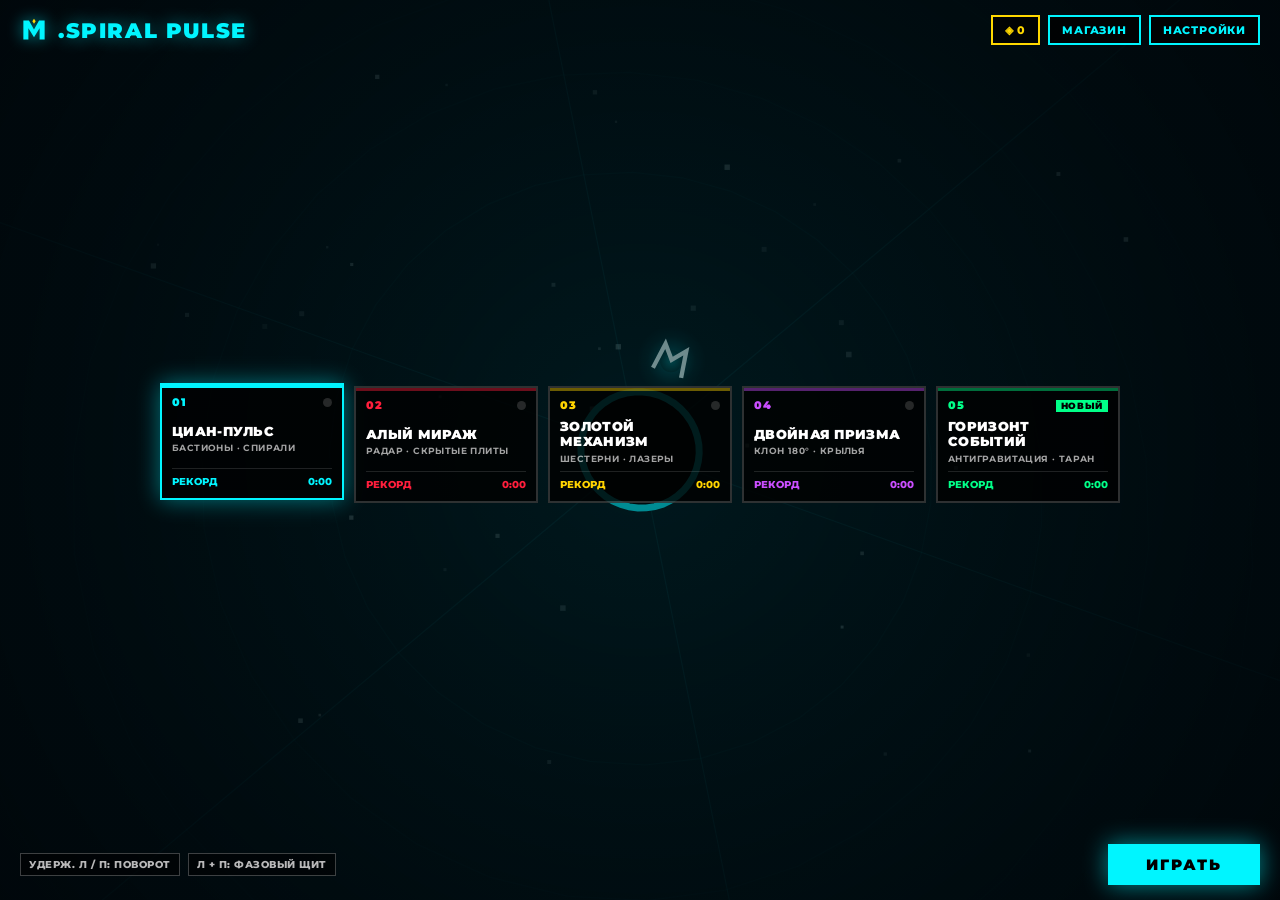
==== commit a6dff1d6: "Add files via upload" ====
--- a/index.html
+++ b/index.html
@@ -16,505 +16,14 @@
   <link rel="preconnect" href="https://fonts.googleapis.com" />
   <link rel="preconnect" href="https://fonts.gstatic.com" crossorigin />
   <link href="https://fonts.googleapis.com/css2?family=Montserrat:wght@600;700;800;900&display=swap" rel="stylesheet" />
-  <style>
-    :root {
-      --bg: #002024;
-      --accent: #00f5ff;
-      --font: 'Montserrat', 'Segoe UI', -apple-system, BlinkMacSystemFont, Roboto, Helvetica, Arial, sans-serif;
-    }
-    * {
-      box-sizing: border-box;
-      margin: 0;
-      padding: 0;
-      -webkit-tap-highlight-color: transparent;
-      user-select: none;
-      -webkit-user-select: none;
-      -webkit-touch-callout: none;
-    }
-    html, body {
-      width: 100%;
-      height: 100%;
-      overflow: hidden;
-      background: #040d12;
-      font-family: var(--font);
-      touch-action: none;
-    }
-    #stage {
-      position: fixed;
-      top: 0;
-      left: 0;
-      width: 100vw;
-      height: 100vh;
-      overflow: hidden;
-      background: var(--bg);
-      transform-origin: center center;
-    }
-    canvas {
-      display: block;
-      width: 100%;
-      height: 100%;
-    }
-
-    /* Chamfered geometric HUD boxes */
-    #timerBox {
-      position: absolute;
-      top: 0;
-      right: 0;
-      background: rgba(0, 0, 0, 0.92);
-      border-bottom: 3px solid var(--accent);
-      padding: 7px 18px 8px 26px;
-      color: #ffffff;
-      font-weight: 900;
-      font-size: 25px;
-      letter-spacing: 0.8px;
-      font-variant-numeric: tabular-nums;
-      z-index: 20;
-      pointer-events: none;
-      display: none;
-      clip-path: polygon(16px 0, 100% 0, 100% 100%, 0 100%, 0 58%);
-      box-shadow: -4px 4px 18px rgba(0, 0, 0, 0.5);
-    }
-    #hudTopLeft {
-      position: absolute;
-      top: 0;
-      left: 0;
-      display: none;
-      align-items: center;
-      gap: 8px;
-      z-index: 20;
-    }
-    #bestHud {
-      background: rgba(0, 0, 0, 0.92);
-      border-bottom: 3px solid var(--accent);
-      padding: 8px 22px 8px 14px;
-      color: #ffffff;
-      font-weight: 900;
-      font-size: 14px;
-      letter-spacing: 0.6px;
-      font-variant-numeric: tabular-nums;
-      pointer-events: none;
-      clip-path: polygon(0 0, 100% 0, calc(100% - 14px) 100%, 0 100%);
-    }
-    .pillBtn {
-      background: rgba(0, 0, 0, 0.74);
-      color: var(--accent);
-      border: 2px solid var(--accent);
-      padding: 6px 12px;
-      font-family: var(--font);
-      font-size: 11px;
-      font-weight: 800;
-      letter-spacing: 0.8px;
-      cursor: pointer;
-      text-transform: uppercase;
-      transition: transform 0.12s ease, background 0.15s ease, color 0.15s ease;
-    }
-    .pillBtn:active { transform: scale(0.94); }
-    #coinHud {
-      background: rgba(0, 0, 0, 0.74);
-      color: #ffd800;
-      border: 2px solid #ffd800;
-      padding: 5px 10px;
-      font-size: 12px;
-      font-weight: 900;
-      letter-spacing: 0.4px;
-      pointer-events: none;
-    }
-    #eventBanner {
-      position: absolute;
-      top: 14px;
-      left: 50%;
-      transform: translateX(-50%) scale(0.9);
-      padding: 6px 18px;
-      background: rgba(0, 0, 0, 0.88);
-      border: 2px solid var(--accent);
-      color: #ffffff;
-      font-weight: 900;
-      font-size: 12px;
-      letter-spacing: 2px;
-      text-transform: uppercase;
-      opacity: 0;
-      pointer-events: none;
-      transition: opacity 0.35s ease, transform 0.35s ease;
-      z-index: 25;
-      white-space: nowrap;
-    }
-    #eventBanner.show {
-      opacity: 1;
-      transform: translateX(-50%) scale(1);
-    }
-
-    /* Overlays */
-    .overlay {
-      position: absolute;
-      inset: 0;
-      display: flex;
-      flex-direction: column;
-      justify-content: space-between;
-      padding: 15px 20px;
-      background: radial-gradient(circle at 50% 50%, rgba(0, 12, 16, 0.42) 0%, rgba(0, 6, 10, 0.86) 100%);
-      z-index: 30;
-      transition: opacity 0.25s ease;
-    }
-    .overlay.hidden {
-      opacity: 0;
-      pointer-events: none;
-    }
-    .topBar {
-      display: flex;
-      align-items: center;
-      justify-content: space-between;
-      gap: 10px;
-    }
-    .brandWrap {
-      display: flex;
-      align-items: center;
-      gap: 10px;
-    }
-    .brandIcon {
-      width: 28px;
-      height: 28px;
-      display: block;
-      filter: drop-shadow(0 0 8px color-mix(in srgb, var(--accent) 60%, transparent));
-    }
-    .brand {
-      font-size: 21px;
-      font-weight: 900;
-      letter-spacing: 1.6px;
-      color: var(--accent);
-      text-shadow: 0 0 18px color-mix(in srgb, var(--accent) 45%, transparent);
-    }
-    .topRight {
-      display: flex;
-      align-items: center;
-      gap: 8px;
-      flex-wrap: wrap;
-      justify-content: flex-end;
-    }
-    .levelsGrid {
-      display: grid;
-      grid-template-columns: repeat(5, 1fr);
-      gap: 10px;
-      width: 100%;
-      max-width: 960px;
-      margin: auto;
-    }
-    .lvlCard {
-      background: rgba(0, 0, 0, 0.80);
-      border: 2px solid rgba(255, 255, 255, 0.18);
-      padding: 11px 10px 10px;
-      cursor: pointer;
-      display: flex;
-      flex-direction: column;
-      justify-content: space-between;
-      gap: 7px;
-      transition: transform 0.16s ease, border-color 0.16s ease, box-shadow 0.16s ease;
-      position: relative;
-      overflow: hidden;
-    }
-    .lvlCard::before {
-      content: '';
-      position: absolute;
-      top: 0;
-      left: 0;
-      right: 0;
-      height: 3px;
-      background: var(--c);
-      opacity: 0.42;
-      transition: opacity 0.16s ease;
-    }
-    .lvlCard.selected {
-      transform: translateY(-3px);
-      border-color: var(--c);
-      box-shadow: 0 0 22px color-mix(in srgb, var(--c) 45%, transparent);
-    }
-    .lvlCard.selected::before { opacity: 1; }
-    .lvlNum {
-      font-size: 10.5px;
-      font-weight: 900;
-      letter-spacing: 1.3px;
-      color: var(--c);
-      display: flex;
-      justify-content: space-between;
-      align-items: center;
-    }
-    .lvlBadge {
-      font-size: 8.5px;
-      font-weight: 900;
-      padding: 1px 5px;
-      background: var(--c);
-      color: #000;
-      letter-spacing: 0.7px;
-    }
-    .lvlName {
-      font-size: 13px;
-      font-weight: 900;
-      letter-spacing: 0.3px;
-      color: #fff;
-      line-height: 1.18;
-    }
-    .lvlTag {
-      font-size: 9px;
-      font-weight: 700;
-      letter-spacing: 0.4px;
-      color: rgba(255, 255, 255, 0.64);
-      text-transform: uppercase;
-      margin-top: 3px;
-      line-height: 1.25;
-    }
-    .lvlFoot {
-      display: flex;
-      justify-content: space-between;
-      align-items: center;
-      padding-top: 6px;
-      border-top: 1px solid rgba(255, 255, 255, 0.12);
-      font-size: 10px;
-      font-weight: 800;
-      color: var(--c);
-      font-variant-numeric: tabular-nums;
-    }
-    .medal {
-      display: inline-block;
-      width: 9px;
-      height: 9px;
-      border-radius: 50%;
-      background: rgba(255, 255, 255, 0.15);
-    }
-    .medal.bronze { background: #cd7f32; box-shadow: 0 0 6px #cd7f32; }
-    .medal.silver { background: #e2e8f0; box-shadow: 0 0 6px #e2e8f0; }
-    .medal.gold { background: #ffd800; box-shadow: 0 0 8px #ffd800; }
-
-    .bottomBar {
-      display: flex;
-      align-items: center;
-      justify-content: space-between;
-      gap: 12px;
-    }
-    .ctrlHints {
-      display: flex;
-      gap: 8px;
-      font-size: 10px;
-      font-weight: 800;
-      letter-spacing: 0.5px;
-      color: rgba(255, 255, 255, 0.72);
-      flex-wrap: wrap;
-    }
-    .ctrlHints span {
-      border: 1px solid rgba(255, 255, 255, 0.24);
-      padding: 4px 8px;
-      background: rgba(0, 0, 0, 0.56);
-    }
-    #playBtn {
-      background: var(--accent);
-      color: #000;
-      border: none;
-      padding: 11px 38px;
-      font-family: var(--font);
-      font-size: 15px;
-      font-weight: 900;
-      letter-spacing: 2px;
-      cursor: pointer;
-      text-transform: uppercase;
-      box-shadow: 0 0 24px color-mix(in srgb, var(--accent) 55%, transparent);
-      transition: transform 0.12s ease;
-    }
-    #playBtn:active { transform: scale(0.95); }
-
-    /* Modals */
-    #shopModal, #settingsModal {
-      justify-content: center;
-      align-items: center;
-      background: rgba(0, 8, 12, 0.92);
-      z-index: 40;
-    }
-    .modalPanel {
-      width: 100%;
-      max-width: 720px;
-      background: #060d12;
-      border: 2px solid var(--accent);
-      padding: 16px 20px;
-      display: flex;
-      flex-direction: column;
-      gap: 13px;
-    }
-    .settingsPanel { max-width: 460px; }
-    .modalHead {
-      display: flex;
-      justify-content: space-between;
-      align-items: center;
-    }
-    .modalTitle {
-      font-size: 17px;
-      font-weight: 900;
-      letter-spacing: 1.5px;
-      color: var(--accent);
-      text-transform: uppercase;
-    }
-    .shopRow {
-      display: grid;
-      grid-template-columns: repeat(3, 1fr);
-      gap: 10px;
-    }
-    .shopLabel {
-      font-size: 10px;
-      font-weight: 900;
-      letter-spacing: 1.8px;
-      color: rgba(255, 255, 255, 0.55);
-      margin-bottom: -5px;
-      text-transform: uppercase;
-    }
-    .shopItem {
-      background: rgba(255, 255, 255, 0.04);
-      border: 2px solid rgba(255, 255, 255, 0.18);
-      padding: 10px;
-      display: flex;
-      flex-direction: column;
-      align-items: center;
-      gap: 6px;
-      cursor: pointer;
-      color: #fff;
-      transition: border-color 0.15s ease, transform 0.12s ease;
-    }
-    .shopItem:active { transform: scale(0.96); }
-    .shopItem.owned { border-color: rgba(0, 245, 255, 0.45); }
-    .shopItem.active {
-      border-color: #ffd800;
-      background: rgba(255, 216, 0, 0.12);
-    }
-    .skinGlyph {
-      font-size: 26px;
-      font-weight: 900;
-      color: var(--accent);
-      line-height: 1;
-    }
-    .perkName {
-      font-size: 12px;
-      font-weight: 900;
-      letter-spacing: 0.6px;
-      text-align: center;
-    }
-    .perkSub {
-      font-size: 9.5px;
-      font-weight: 600;
-      color: rgba(255, 255, 255, 0.65);
-      text-align: center;
-    }
-    .priceTag {
-      font-size: 10.5px;
-      font-weight: 900;
-      color: #ffd800;
-      letter-spacing: 0.5px;
-    }
-
-    .setRow {
-      display: flex;
-      align-items: center;
-      justify-content: space-between;
-      gap: 12px;
-      padding: 10px 12px;
-      background: rgba(255, 255, 255, 0.04);
-      border: 1px solid rgba(255, 255, 255, 0.12);
-    }
-    .setLabel {
-      font-size: 12px;
-      font-weight: 800;
-      letter-spacing: 0.6px;
-      color: #fff;
-      text-transform: uppercase;
-    }
-    .segGroup { display: flex; gap: 6px; }
-    .segBtn {
-      background: rgba(0, 0, 0, 0.6);
-      color: rgba(255, 255, 255, 0.65);
-      border: 1.5px solid rgba(255, 255, 255, 0.2);
-      padding: 6px 12px;
-      font-family: var(--font);
-      font-size: 11px;
-      font-weight: 800;
-      letter-spacing: 0.6px;
-      cursor: pointer;
-      text-transform: uppercase;
-    }
-    .segBtn.active {
-      background: var(--accent);
-      color: #000;
-      border-color: var(--accent);
-    }
-
-    /* Game Over */
-    #overOverlay {
-      justify-content: center;
-      align-items: center;
-      gap: 16px;
-      background: rgba(0, 0, 0, 0.72);
-      z-index: 35;
-    }
-    .overBox {
-      background: rgba(0, 0, 0, 0.9);
-      border: 2px solid var(--accent);
-      padding: 20px 34px;
-      text-align: center;
-      display: flex;
-      flex-direction: column;
-      align-items: center;
-      gap: 12px;
-      min-width: 320px;
-    }
-    .overTime {
-      font-size: 44px;
-      font-weight: 900;
-      color: var(--accent);
-      letter-spacing: 1.5px;
-      font-variant-numeric: tabular-nums;
-      line-height: 1;
-    }
-    .overMeta {
-      display: flex;
-      gap: 18px;
-      font-size: 12px;
-      font-weight: 800;
-      letter-spacing: 0.8px;
-      color: rgba(255, 255, 255, 0.8);
-    }
-    .overBtns {
-      display: flex;
-      gap: 10px;
-      margin-top: 4px;
-    }
-    #retryBtn {
-      background: var(--accent);
-      color: #000;
-      border: none;
-      padding: 10px 26px;
-      font-family: var(--font);
-      font-size: 13px;
-      font-weight: 900;
-      letter-spacing: 1.4px;
-      cursor: pointer;
-      text-transform: uppercase;
-    }
-    #installBtn {
-      display: none;
-      border-color: #ffd800;
-      color: #ffd800;
-    }
-    @media (max-height: 410px), (max-width: 760px) {
-      .overlay { padding: 10px 12px; }
-      .brand { font-size: 17px; }
-      .levelsGrid { gap: 7px; }
-      .lvlCard { padding: 7px 7px 6px; gap: 4px; }
-      .lvlName { font-size: 11px; }
-      .lvlTag { font-size: 8px; }
-      .lvlFoot { font-size: 9px; padding-top: 4px; }
-      #playBtn { padding: 8px 24px; font-size: 13px; }
-      .modalPanel { padding: 10px 14px; gap: 8px; }
-      .skinGlyph { font-size: 20px; }
-    }
-  </style>
+  <link rel="stylesheet" href="./styles.css" />
 </head>
 <body>
-  <div id="stage">
-    <canvas id="game"></canvas>
+  <!-- Native unrotated full-viewport Canvas (handles portrait->landscape internally for minimal latency) -->
+  <canvas id="game"></canvas>
 
+  <!-- Lightweight Landscape UI Layer -->
+  <div id="uiLayer">
     <div id="timerBox">0:00</div>
     <div id="hudTopLeft">
       <div id="bestHud">РЕКОРД: 0:00</div>
@@ -534,7 +43,7 @@
           <div class="brand">.SPIRAL PULSE</div>
         </div>
         <div class="topRight">
-          <div id="menuCoins" class="pillBtn" style="border-color:#ffd800;color:#ffd800;cursor:default;">◈ 0</div>
+          <div id="menuCoins" class="pillBtn coinTag">◈ 0</div>
           <button id="installBtn" class="pillBtn">УСТАНОВИТЬ</button>
           <button id="shopOpenBtn" class="pillBtn">МАГАЗИН</button>
           <button id="settingsOpenBtn" class="pillBtn">НАСТРОЙКИ</button>
@@ -557,8 +66,8 @@
       <div class="modalPanel">
         <div class="modalHead">
           <div class="modalTitle" id="shopTitle">МАГАЗИН</div>
-          <div style="display:flex;gap:8px;align-items:center;">
-            <div id="shopCoins" class="pillBtn" style="border-color:#ffd800;color:#ffd800;cursor:default;">◈ 0</div>
+          <div class="headRight">
+            <div id="shopCoins" class="pillBtn coinTag">◈ 0</div>
             <button id="shopCloseBtn" class="pillBtn">ЗАКРЫТЬ</button>
           </div>
         </div>
@@ -608,11 +117,11 @@
     <!-- GAME OVER -->
     <div id="overOverlay" class="overlay hidden">
       <div class="overBox">
-        <div id="overLevel" style="font-size:11px;font-weight:900;letter-spacing:1.4px;color:rgba(255,255,255,0.62);">01 · ЦИАН-ПУЛЬС</div>
+        <div id="overLevel" class="overLevel">01 · ЦИАН-ПУЛЬС</div>
         <div class="overTime" id="overTime">0:00</div>
         <div class="overMeta">
           <span id="overBest">РЕКОРД 0:00</span>
-          <span id="overRunCoins" style="color:#ffd800;">+0 ◈</span>
+          <span id="overRunCoins" class="goldText">+0 ◈</span>
         </div>
         <div class="overBtns">
           <button id="retryBtn">ЗАНОВО</button>
@@ -622,2819 +131,6 @@
     </div>
   </div>
 
-<script>
-(() => {
-  'use strict';
-
-  // ===== PWA REGISTRATION & INSTALL PROMPT =====
-  if ('serviceWorker' in navigator) {
-    window.addEventListener('load', () => {
-      navigator.serviceWorker.register('./sw.js').catch(() => {});
-    });
-  }
-  let deferredInstallPrompt = null;
-  const installBtn = document.getElementById('installBtn');
-  window.addEventListener('beforeinstallprompt', (e) => {
-    e.preventDefault();
-    deferredInstallPrompt = e;
-    installBtn.style.display = 'inline-block';
-  });
-  installBtn.addEventListener('click', async () => {
-    if (!deferredInstallPrompt) return;
-    deferredInstallPrompt.prompt();
-    try { await deferredInstallPrompt.userChoice; } catch (_) {}
-    deferredInstallPrompt = null;
-    installBtn.style.display = 'none';
-  });
-  window.addEventListener('appinstalled', () => {
-    installBtn.style.display = 'none';
-  });
-
-  // ===== LOCALIZATION =====
-  const I18N = {
-    ru: {
-      play: 'ИГРАТЬ',
-      menu: 'МЕНЮ',
-      retry: 'ЗАНОВО',
-      shop: 'МАГАЗИН',
-      settings: 'НАСТРОЙКИ',
-      close: 'ЗАКРЫТЬ',
-      install: 'УСТАНОВИТЬ',
-      best: 'РЕКОРД',
-      newTag: 'НОВЫЙ',
-      skins: 'СКИНЫ',
-      perks: 'УЛУЧШЕНИЯ',
-      equipped: 'ВЫБРАН',
-      equip: 'ВЫБРАТЬ',
-      active: 'АКТИВНО',
-      on: 'ВКЛ',
-      off: 'ВЫКЛ',
-      hintTurn: 'УДЕРЖ. Л / П: ПОВОРОТ',
-      hintPhase: 'Л + П: ФАЗОВЫЙ ЩИТ',
-      setLang: 'ЯЗЫК / LANGUAGE',
-      setSound: 'ЗВУК И МУЗЫКА',
-      setVibe: 'ВИБРАЦИЯ',
-      banner3D: '3D-РЕЖИМ · УСКОРЕНИЕ',
-      bannerChroma: 'ГРАДИЕНТ-ПОТОК',
-      bannerOverdrive: 'ФОРСАЖ',
-      bannerSpeed: (p) => `СКОРОСТЬ +${p}%`,
-      bannerDual: 'ДВОЙНОЙ КЛОН',
-      bannerCloneLost: 'КЛОН РАЗБИТ · 9 СЕК',
-      bannerOutward: 'ОБРАТНАЯ ОРБИТА · ВЫБРОС ЯДРА',
-      bannerInward: 'ВОЗВРАТ В ЯДРО',
-      bannerCrystalHint: 'ТАРАНЬ ЯНТАРНЫЕ КРИСТАЛЛЫ!',
-      perksMeta: {
-        magnet: { name: 'МАГНИТ', sub: 'ПРИТЯГИВАЕТ МОНЕТЫ' },
-        phasePlus: { name: 'ФАЗА+', sub: 'ЩИТ НА 4.0 СЕК' },
-        stabilizer: { name: 'СТАБИЛИЗАТОР', sub: 'РОСТ ДО 1.55X' }
-      }
-    },
-    en: {
-      play: 'PLAY',
-      menu: 'MENU',
-      retry: 'RETRY',
-      shop: 'SHOP',
-      settings: 'SETTINGS',
-      close: 'CLOSE',
-      install: 'INSTALL',
-      best: 'BEST',
-      newTag: 'NEW',
-      skins: 'SKINS',
-      perks: 'PERKS',
-      equipped: 'EQUIPPED',
-      equip: 'EQUIP',
-      active: 'ACTIVE',
-      on: 'ON',
-      off: 'OFF',
-      hintTurn: 'HOLD L / R: TURN',
-      hintPhase: 'HOLD L + R: PHASE SHIELD',
-      setLang: 'LANGUAGE / ЯЗЫК',
-      setSound: 'SOUND & MUSIC',
-      setVibe: 'VIBRATION',
-      banner3D: '3D PHASE · SPEED UP',
-      bannerChroma: 'CHROMA FLOW',
-      bannerOverdrive: 'OVERDRIVE',
-      bannerSpeed: (p) => `SPEED +${p}%`,
-      bannerDual: 'DUAL CLONE ACTIVE',
-      bannerCloneLost: 'CLONE LOST · 9S',
-      bannerOutward: 'ANTI-GRAVITY ORBIT · CORE ERUPTION',
-      bannerInward: 'CORE DIVE',
-      bannerCrystalHint: 'SMASH AMBER CRYSTALS!',
-      perksMeta: {
-        magnet: { name: 'MAGNET', sub: 'PULLS COINS' },
-        phasePlus: { name: 'PHASE+', sub: '4.0S SHIELD' },
-        stabilizer: { name: 'STABILIZER', sub: 'MAX 1.55X SIZE' }
-      }
-    }
-  };
-
-  // ===== 5 UNIQUE LEVELS =====
-  const LEVELS = [
-    {
-      id: 0,
-      num: '01',
-      name: { ru: 'ЦИАН-ПУЛЬС', en: 'CYAN PULSE' },
-      tag: { ru: 'БАСТИОНЫ · СПИРАЛИ', en: 'BASTIONS · SPIRALS' },
-      baseHue: 186,
-      hueSwing: 36,
-      huePartner: 34,
-      bg: '#002228',
-      bgMid: '#00171c',
-      bgDeep: '#000c0f',
-      accent: '#00f5ff',
-      rim: '#d4ffff',
-      sideShade: '#007480',
-      bpm: 122,
-      baseSpeed: 120,
-      baseSpin: 0.34,
-      camProfile: 'dive',
-      notes: [55, 65.41, 73.42, 82.41, 98, 82.41, 73.42, 65.41],
-      lead: [220, 261.63, 329.63, 392, 440, 392, 329.63, 293.66]
-    },
-    {
-      id: 1,
-      num: '02',
-      name: { ru: 'АЛЫЙ МИРАЖ', en: 'CRIMSON PHANTOM' },
-      tag: { ru: 'РАДАР · СКРЫТЫЕ ПЛИТЫ', en: 'RADAR · DISGUISED WALLS' },
-      baseHue: 352,
-      hueSwing: 32,
-      huePartner: -28,
-      bg: '#240208',
-      bgMid: '#160004',
-      bgDeep: '#0b0002',
-      accent: '#ff1e3c',
-      rim: '#ffc2cc',
-      sideShade: '#7d0a1c',
-      bpm: 128,
-      baseSpeed: 126,
-      baseSpin: -0.38,
-      camProfile: 'bank',
-      notes: [51.91, 51.91, 61.74, 69.3, 77.78, 69.3, 61.74, 58.27],
-      lead: [207.65, 246.94, 311.13, 369.99, 415.3, 369.99, 311.13, 277.18]
-    },
-    {
-      id: 2,
-      num: '03',
-      name: { ru: 'ЗОЛОТОЙ МЕХАНИЗМ', en: 'GOLD ECLIPSE' },
-      tag: { ru: 'ШЕСТЕРНИ · ЛАЗЕРЫ', en: 'GEARS · LASERS' },
-      baseHue: 48,
-      hueSwing: 30,
-      huePartner: -24,
-      bg: '#201900',
-      bgMid: '#140f00',
-      bgDeep: '#0a0700',
-      accent: '#ffd400',
-      rim: '#fff6c4',
-      sideShade: '#856900',
-      bpm: 132,
-      baseSpeed: 132,
-      baseSpin: 0.42,
-      camProfile: 'iso',
-      notes: [58.27, 58.27, 69.3, 77.78, 87.31, 77.78, 69.3, 65.41],
-      lead: [233.08, 277.18, 349.23, 415.3, 466.16, 415.3, 349.23, 311.13]
-    },
-    {
-      id: 3,
-      num: '04',
-      name: { ru: 'ДВОЙНАЯ ПРИЗМА', en: 'VIOLET DUALITY' },
-      tag: { ru: 'КЛОН 180° · КРЫЛЬЯ', en: 'TWIN 180° · WINGS' },
-      baseHue: 278,
-      hueSwing: 40,
-      huePartner: -42,
-      bg: '#19052e',
-      bgMid: '#10021f',
-      bgDeep: '#070110',
-      accent: '#ca4eff',
-      rim: '#f2d4ff',
-      sideShade: '#621a8c',
-      bpm: 130,
-      baseSpeed: 122,
-      baseSpin: 0.36,
-      camProfile: 'wave',
-      notes: [49, 58.27, 65.41, 73.42, 87.31, 73.42, 65.41, 58.27],
-      lead: [196, 233.08, 293.66, 349.23, 392, 349.23, 293.66, 261.63]
-    },
-    {
-      id: 4,
-      num: '05',
-      isNew: true,
-      name: { ru: 'ГОРИЗОНТ СОБЫТИЙ', en: 'EVENT HORIZON' },
-      tag: { ru: 'АНТИГРАВИТАЦИЯ · ТАРАН', en: 'ANTI-GRAVITY · SHATTER' },
-      baseHue: 152,
-      hueSwing: 34,
-      huePartner: 36,
-      bg: '#022217',
-      bgMid: '#01140e',
-      bgDeep: '#000806',
-      accent: '#00ff88',
-      rim: '#d4ffea',
-      sideShade: '#006e3e',
-      bpm: 134,
-      baseSpeed: 124,
-      baseSpin: -0.36,
-      camProfile: 'vortex',
-      notes: [73.42, 77.78, 87.31, 77.78, 73.42, 65.41, 73.42, 110],
-      lead: [293.66, 311.13, 349.23, 392, 440, 392, 349.23, 311.13]
-    }
-  ];
-
-  // ===== STORAGE & SAFE MIGRATION (4 -> 5 LEVELS) =====
-  const SAVE_KEY = 'spiral_pulse_pwa_v1';
-  const defaultSave = {
-    coins: 0,
-    skin: 'M',
-    ownedSkins: ['M'],
-    perks: { magnet: false, phasePlus: false, stabilizer: false },
-    best: [0, 0, 0, 0, 0],
-    sound: true,
-    vibe: true,
-    lang: 'ru',
-    selectedLevel: 0
-  };
-  let save;
-  try {
-    const raw = JSON.parse(localStorage.getItem(SAVE_KEY) || '{}');
-    const migratedBest = Array.isArray(raw.best) ? raw.best.slice(0, LEVELS.length) : [];
-    while (migratedBest.length < LEVELS.length) migratedBest.push(0);
-    save = {
-      ...defaultSave,
-      ...raw,
-      perks: { ...defaultSave.perks, ...(raw.perks || {}) },
-      ownedSkins: Array.isArray(raw.ownedSkins) ? raw.ownedSkins : ['M'],
-      best: migratedBest,
-      lang: raw.lang === 'en' ? 'en' : 'ru',
-      vibe: raw.vibe !== undefined ? !!raw.vibe : true,
-      selectedLevel: Math.min(LEVELS.length - 1, Math.max(0, raw.selectedLevel || 0))
-    };
-  } catch (_) {
-    save = JSON.parse(JSON.stringify(defaultSave));
-  }
-  function persist() {
-    try { localStorage.setItem(SAVE_KEY, JSON.stringify(save)); } catch (_) {}
-  }
-  function tr() { return I18N[save.lang] || I18N.ru; }
-
-  const SKINS = [
-    { id: 'M', price: 0 },
-    { id: 'A', price: 25 },
-    { id: 'X', price: 50 }
-  ];
-  const PERKS = [
-    { id: 'magnet', price: 30 },
-    { id: 'phasePlus', price: 45 },
-    { id: 'stabilizer', price: 60 }
-  ];
-
-  // ===== DYNAMIC HSL PALETTE ENGINE (SMOOTH GRADIENT IRIDESCENCE) =====
-  function hsl(h, s, l, a = 1) {
-    h = ((h % 360) + 360) % 360;
-    return a >= 0.999 ? `hsl(${h.toFixed(1)}, ${s}%, ${l}%)` : `hsla(${h.toFixed(1)}, ${s}%, ${l}%, ${a.toFixed(3)})`;
-  }
-
-  function getDynamicPalette() {
-    const h0 = curLvl.baseHue;
-    const c = chromaAmt;
-    const drift1 = Math.sin(chromaPhase * 0.95) * curLvl.hueSwing * c;
-    const drift2 = Math.cos(chromaPhase * 0.65) * (curLvl.hueSwing * 0.85) * c;
-    const hA = h0 + drift1;
-    const hB = h0 + curLvl.huePartner * (0.25 + 0.75 * c) + drift2;
-    const hC = h0 - curLvl.huePartner * 0.65 * c + Math.sin(chromaPhase * 0.5) * 18 * c;
-
-    return {
-      hA, hB, hC,
-      accentA: c < 0.01 ? curLvl.accent : hsl(hA, 98, 55),
-      accentB: c < 0.01 ? curLvl.accent : hsl(hB, 96, 58),
-      sideA: c < 0.01 ? curLvl.sideShade : hsl(hA, 85, 25),
-      sideB: c < 0.01 ? curLvl.sideShade : hsl(hB, 80, 22),
-      rim: c < 0.01 ? curLvl.rim : hsl((hA + hB) * 0.5, 100, 88),
-      bgInner: c < 0.01 ? curLvl.bg : hsl(hA, 78, 12),
-      bgMid: c < 0.01 ? curLvl.bgMid : hsl(hB, 72, 7),
-      bgDeep: c < 0.01 ? curLvl.bgDeep : hsl(hC, 75, 4),
-      lobe1: hsl(hA, 95, 52, 0.24 * c),
-      lobe2: hsl(hB, 95, 55, 0.22 * c),
-      lobe3: hsl(hC, 90, 50, 0.16 * c)
-    };
-  }
-
-  // ===== DOM & STAGE =====
-  const stage = document.getElementById('stage');
-  const canvas = document.getElementById('game');
-  const ctx = canvas.getContext('2d', { alpha: false });
-  const timerBox = document.getElementById('timerBox');
-  const hudTopLeft = document.getElementById('hudTopLeft');
-  const bestHud = document.getElementById('bestHud');
-  const coinHud = document.getElementById('coinHud');
-  const eventBanner = document.getElementById('eventBanner');
-  const menuOverlay = document.getElementById('menuOverlay');
-  const shopModal = document.getElementById('shopModal');
-  const settingsModal = document.getElementById('settingsModal');
-  const overOverlay = document.getElementById('overOverlay');
-
-  const VIRTUAL_H = 520;
-  let W = 960, H = 540, DPR = 1, isRotated = false, arenaScale = 1;
-
-  function resize() {
-    const vw = window.innerWidth;
-    const vh = window.innerHeight;
-    isRotated = vh > vw;
-    if (isRotated) {
-      W = vh;
-      H = vw;
-      stage.style.width = W + 'px';
-      stage.style.height = H + 'px';
-      stage.style.left = ((vw - W) / 2) + 'px';
-      stage.style.top = ((vh - H) / 2) + 'px';
-      stage.style.transform = 'rotate(90deg)';
-    } else {
-      W = vw;
-      H = vh;
-      stage.style.width = W + 'px';
-      stage.style.height = H + 'px';
-      stage.style.left = '0px';
-      stage.style.top = '0px';
-      stage.style.transform = 'none';
-    }
-    arenaScale = Math.max(0.55, Math.min(1.65, H / VIRTUAL_H));
-    DPR = Math.min(window.devicePixelRatio || 1, 2);
-    canvas.width = Math.round(W * DPR);
-    canvas.height = Math.round(H * DPR);
-    ctx.setTransform(DPR, 0, 0, DPR, 0, 0);
-  }
-  window.addEventListener('resize', resize);
-  window.addEventListener('orientationchange', () => setTimeout(resize, 80));
-  resize();
-
-  function clientToStageX(clientX, clientY) {
-    return isRotated ? clientY : clientX;
-  }
-
-  // ===== AUDIO ENGINE =====
-  let audioCtx = null;
-  let masterGain = null;
-  let beatAccum = 0;
-  let stepIdx = 0;
-  let beatPulse = 0;
-
-  function ensureAudio() {
-    if (!save.sound) return;
-    if (!audioCtx) {
-      const AC = window.AudioContext || window.webkitAudioContext;
-      if (!AC) return;
-      audioCtx = new AC();
-      masterGain = audioCtx.createGain();
-      masterGain.gain.value = 0.28;
-      masterGain.connect(audioCtx.destination);
-    }
-    if (audioCtx.state === 'suspended') {
-      audioCtx.resume().catch(() => {});
-    }
-  }
-
-  function playKick(strong) {
-    if (!audioCtx || !save.sound) return;
-    const now = audioCtx.currentTime;
-    const osc = audioCtx.createOscillator();
-    const g = audioCtx.createGain();
-    osc.type = 'sine';
-    osc.frequency.setValueAtTime(strong ? 156 : 128, now);
-    osc.frequency.exponentialRampToValueAtTime(36, now + 0.13);
-    g.gain.setValueAtTime(strong ? 0.6 : 0.42, now);
-    g.gain.exponentialRampToValueAtTime(0.001, now + 0.16);
-    osc.connect(g);
-    g.connect(masterGain);
-    osc.start(now);
-    osc.stop(now + 0.17);
-  }
-
-  function playBass(freq, dur, lush) {
-    if (!audioCtx || !save.sound) return;
-    const now = audioCtx.currentTime;
-    const osc = audioCtx.createOscillator();
-    const filt = audioCtx.createBiquadFilter();
-    const g = audioCtx.createGain();
-    osc.type = lush ? 'sawtooth' : 'triangle';
-    osc.frequency.setValueAtTime(freq, now);
-    filt.type = 'lowpass';
-    filt.frequency.setValueAtTime(lush ? 1150 : 600, now);
-    filt.frequency.exponentialRampToValueAtTime(220, now + dur);
-    g.gain.setValueAtTime(lush ? 0.18 : 0.26, now);
-    g.gain.exponentialRampToValueAtTime(0.001, now + dur);
-    osc.connect(filt);
-    filt.connect(g);
-    g.connect(masterGain);
-    osc.start(now);
-    osc.stop(now + dur + 0.02);
-  }
-
-  function playShimmerPad(freq, dur) {
-    if (!audioCtx || !save.sound) return;
-    const now = audioCtx.currentTime;
-    const osc = audioCtx.createOscillator();
-    const g = audioCtx.createGain();
-    osc.type = 'sine';
-    osc.frequency.setValueAtTime(freq * 2, now);
-    g.gain.setValueAtTime(0.001, now);
-    g.gain.linearRampToValueAtTime(0.085, now + 0.04);
-    g.gain.exponentialRampToValueAtTime(0.001, now + dur * 1.4);
-    osc.connect(g);
-    g.connect(masterGain);
-    osc.start(now);
-    osc.stop(now + dur * 1.5);
-  }
-
-  function playLead(freq, dur) {
-    if (!audioCtx || !save.sound) return;
-    const now = audioCtx.currentTime;
-    const osc = audioCtx.createOscillator();
-    const g = audioCtx.createGain();
-    osc.type = 'triangle';
-    osc.frequency.setValueAtTime(freq, now);
-    g.gain.setValueAtTime(0.1, now);
-    g.gain.exponentialRampToValueAtTime(0.001, now + dur);
-    osc.connect(g);
-    g.connect(masterGain);
-    osc.start(now);
-    osc.stop(now + dur + 0.02);
-  }
-
-  function playHat(vol) {
-    if (!audioCtx || !save.sound) return;
-    const now = audioCtx.currentTime;
-    const len = Math.floor(audioCtx.sampleRate * 0.032);
-    const buf = audioCtx.createBuffer(1, len, audioCtx.sampleRate);
-    const data = buf.getChannelData(0);
-    for (let i = 0; i < len; i++) data[i] = (Math.random() * 2 - 1) * (1 - i / len);
-    const src = audioCtx.createBufferSource();
-    src.buffer = buf;
-    const hp = audioCtx.createBiquadFilter();
-    hp.type = 'highpass';
-    hp.frequency.value = 6500;
-    const g = audioCtx.createGain();
-    g.gain.setValueAtTime(vol, now);
-    g.gain.exponentialRampToValueAtTime(0.001, now + 0.032);
-    src.connect(hp);
-    hp.connect(g);
-    g.connect(masterGain);
-    src.start(now);
-  }
-
-  function playSfx(type) {
-    if (!audioCtx || !save.sound) return;
-    const now = audioCtx.currentTime;
-    if (type === 'crystal') {
-      // Crystalline harmonic smash chord!
-      [659.25, 987.77, 1318.51, 1760].forEach((f, idx) => {
-        const osc = audioCtx.createOscillator();
-        const g = audioCtx.createGain();
-        osc.type = idx % 2 === 0 ? 'triangle' : 'sine';
-        osc.frequency.setValueAtTime(f, now + idx * 0.015);
-        osc.frequency.exponentialRampToValueAtTime(f * 1.25, now + 0.22);
-        g.gain.setValueAtTime(0.16, now + idx * 0.015);
-        g.gain.exponentialRampToValueAtTime(0.001, now + 0.25);
-        osc.connect(g);
-        g.connect(masterGain);
-        osc.start(now + idx * 0.015);
-        osc.stop(now + 0.27);
-      });
-      return;
-    }
-    if (type === 'gravity') {
-      // Deep sci-fi singularity whoosh sweep
-      const osc = audioCtx.createOscillator();
-      const g = audioCtx.createGain();
-      osc.type = 'sine';
-      osc.frequency.setValueAtTime(140, now);
-      osc.frequency.exponentialRampToValueAtTime(42, now + 0.55);
-      osc.frequency.exponentialRampToValueAtTime(210, now + 0.95);
-      g.gain.setValueAtTime(0.01, now);
-      g.gain.linearRampToValueAtTime(0.42, now + 0.22);
-      g.gain.exponentialRampToValueAtTime(0.001, now + 0.98);
-      osc.connect(g);
-      g.connect(masterGain);
-      osc.start(now);
-      osc.stop(now + 1.0);
-      return;
-    }
-    const osc = audioCtx.createOscillator();
-    const g = audioCtx.createGain();
-    if (type === 'coin') {
-      osc.type = 'sine';
-      osc.frequency.setValueAtTime(880, now);
-      osc.frequency.exponentialRampToValueAtTime(1480, now + 0.11);
-      g.gain.setValueAtTime(0.25, now);
-      g.gain.exponentialRampToValueAtTime(0.001, now + 0.13);
-    } else if (type === 'nearmiss') {
-      osc.type = 'triangle';
-      osc.frequency.setValueAtTime(660, now);
-      osc.frequency.exponentialRampToValueAtTime(1180, now + 0.09);
-      g.gain.setValueAtTime(0.16, now);
-      g.gain.exponentialRampToValueAtTime(0.001, now + 0.1);
-    } else if (type === 'scrape') {
-      osc.type = 'sawtooth';
-      osc.frequency.setValueAtTime(190 + Math.random() * 70, now);
-      g.gain.setValueAtTime(0.05, now);
-      g.gain.exponentialRampToValueAtTime(0.001, now + 0.04);
-    } else if (type === 'vanish') {
-      osc.type = 'sine';
-      osc.frequency.setValueAtTime(540, now);
-      osc.frequency.exponentialRampToValueAtTime(180, now + 0.14);
-      g.gain.setValueAtTime(0.09, now);
-      g.gain.exponentialRampToValueAtTime(0.001, now + 0.15);
-    } else if (type === 'tick') {
-      osc.type = 'sine';
-      osc.frequency.setValueAtTime(980, now);
-      g.gain.setValueAtTime(0.14, now);
-      g.gain.exponentialRampToValueAtTime(0.001, now + 0.045);
-    } else if (type === 'laser') {
-      osc.type = 'sawtooth';
-      osc.frequency.setValueAtTime(420, now);
-      osc.frequency.exponentialRampToValueAtTime(95, now + 0.22);
-      g.gain.setValueAtTime(0.22, now);
-      g.gain.exponentialRampToValueAtTime(0.001, now + 0.24);
-    } else if (type === 'split') {
-      osc.type = 'triangle';
-      osc.frequency.setValueAtTime(320, now);
-      osc.frequency.exponentialRampToValueAtTime(820, now + 0.25);
-      g.gain.setValueAtTime(0.24, now);
-      g.gain.exponentialRampToValueAtTime(0.001, now + 0.28);
-    } else if (type === 'shatter') {
-      osc.type = 'sawtooth';
-      osc.frequency.setValueAtTime(240, now);
-      osc.frequency.exponentialRampToValueAtTime(38, now + 0.36);
-      g.gain.setValueAtTime(0.4, now);
-      g.gain.exponentialRampToValueAtTime(0.001, now + 0.38);
-    } else {
-      return;
-    }
-    osc.connect(g);
-    g.connect(masterGain);
-    osc.start(now);
-    osc.stop(now + 0.4);
-  }
-
-  function vibe(ms) {
-    if (save.vibe && navigator.vibrate) {
-      try { navigator.vibrate(ms); } catch (_) {}
-    }
-  }
-
-  // ===== MATH HELPERS =====
-  const TAU = Math.PI * 2;
-  const clamp = (v, a, b) => Math.max(a, Math.min(b, v));
-  const lerp = (a, b, t) => a + (b - a) * t;
-  const smoothstep = (t) => {
-    const x = clamp(t, 0, 1);
-    return x * x * (3 - 2 * x);
-  };
-  function normAng(a) {
-    a = a % TAU;
-    return a < 0 ? a + TAU : a;
-  }
-  function angDiff(a, b) {
-    let d = normAng(a - b);
-    if (d > Math.PI) d -= TAU;
-    return d;
-  }
-  function isAngleInArc(ang, start, span) {
-    if (span >= TAU - 0.001) return true;
-    const d = normAng(ang - start);
-    return d >= 0 && d <= span;
-  }
-
-  // ===== ARCHITECTURAL SHAPE PROFILE ENGINE (100% SYNCED RENDER + COLLISION) =====
-  function getWallRadialProfile(w, f) {
-    let rIn = w.r + w.vibeOff;
-    let rOut = rIn + w.thick;
-
-    if (w.profile === 'bastion') {
-      if (f > 0.24 && f < 0.76) {
-        rOut += w.turretH || 46;
-      } else if (f > 0.14 && f < 0.86) {
-        rOut += (w.turretH || 46) * 0.38;
-      }
-    } else if (w.profile === 'fortress') {
-      const tier = Math.floor(f * 5);
-      const bump = (tier === 1 || tier === 3) ? (w.turretH || 28) : (tier === 2 ? 12 : 0);
-      rOut += bump;
-      if (tier === 2) rIn -= 6;
-    } else if (w.profile === 'blade') {
-      const t = w.flip ? (1 - f) : f;
-      const extra = Math.pow(t, 1.35) * (w.turretH || 44);
-      rOut += extra;
-      rIn += (1 - t) * 10;
-    } else if (w.profile === 'chevron') {
-      const peak = 1 - Math.abs(f * 2 - 1);
-      rOut += peak * (w.turretH || 34);
-      rIn -= peak * 9;
-    } else if (w.profile === 'notch') {
-      if (f > 0.30 && f < 0.70) {
-        rIn += Math.min(w.thick * 0.48, 22);
-        rOut += 14;
-      }
-    } else if (w.profile === 'wing') {
-      const bell = Math.sin(f * Math.PI);
-      rOut += bell * (w.turretH || 30);
-      rIn += (1 - bell) * 8;
-    } else if (w.profile === 'piston') {
-      const pump = (0.5 + 0.5 * Math.sin(runTime * 3.0 + w.phase)) * 18;
-      if (f > 0.22 && f < 0.78) rOut += pump + 16;
-    } else if (w.profile === 'prism') {
-      // Level 5 faceted crystalline sawtooth-diamond arc
-      const tri = 1 - Math.abs(((f * 3) % 1) * 2 - 1);
-      rOut += tri * (w.turretH || 28);
-      rIn -= tri * 6;
-    }
-
-    return {
-      rIn: Math.max(CORE_R * 0.84, rIn),
-      rOut: Math.max(CORE_R * 0.84 + 3, rOut)
-    };
-  }
-
-  // ===== GAME STATE =====
-  const CORE_R = 36;
-  const BASE_ORBIT_R = 60;
-  const OUTER_ORBIT_R = 178;
-  const PLAYER_BASE_H = 11.5;
-  const PLAYER_BASE_W = 10.5;
-  const TURN_SPEED = 6.25;
-
-  let mode = 'menu';
-  let curLvl = LEVELS[save.selectedLevel] || LEVELS[0];
-  let runTime = 0;
-  let runCoins = 0;
-  let worldRot = 0;
-  let worldSpin = 0;
-  let shake = 0;
-  let hitStop = 0;
-  let deathTimer = 0;
-  let bannerTimer = 0;
-  let lastSpeedTier = 0;
-  let scrapeCooldown = 0;
-
-  let depth3D = 0;
-  let chromaAmt = 0;
-  let chromaPhase = 0;
-  let camTiltX = 0;
-  let camTiltY = 0;
-  let camZoom = 1;
-  let camSway = 0;
-  let sonarRipples = [];
-  let bgParticles = [];
-  for (let i = 0; i < 48; i++) {
-    bgParticles.push({
-      ang: Math.random() * TAU,
-      r: 50 + Math.random() * 440,
-      spd: 14 + Math.random() * 32,
-      sz: 1.2 + Math.random() * 2.2,
-      alpha: 0.2 + Math.random() * 0.55
-    });
-  }
-
-  let player = {
-    ang: -Math.PI / 2,
-    angVel: 0,
-    orbitR: BASE_ORBIT_R,
-    faceRot: 0,           // 0 = facing outward, PI = facing inward (Level 5 Outward Orbit!)
-    radialBounce: 0,
-    radialVel: 0,
-    scale: 1.0,
-    phaseFuel: 3.0,
-    phaseMax: 3.0,
-    phasing: false,
-    nearMissCd: 0,
-    grace: 0
-  };
-
-  // Level 4 Duality state
-  let duality = {
-    active: false,
-    splitBlend: 0,
-    respawnTimer: 5.0
-  };
-
-  // Level 5 Event Horizon Singularity state (Anti-Gravity Orbit Expansion + Crystal Smashing!)
-  let singularity = {
-    phase: 'inward',      // 'inward' | 'to_outward' | 'outward' | 'to_inward'
-    timer: 9.5,
-    transDur: 1.9,
-    orbitFactor: 0,       // 0 = inner orbit (60), 1 = outer anti-gravity orbit (178)
-    coreFlare: 0,
-    crystalHintShown: false
-  };
-
-  let walls = [];
-  let coins = [];
-  let lasers = [];
-  let sparks = [];
-  let shards = [];
-  let floatTexts = [];
-  let laserTimer = 4.6;
-  let patternCount = 0;
-  let lastSafeGapAng = -Math.PI / 2;
-  let nextRequiredClearance = 0;
-
-  // ===== INPUT =====
-  let keyL = false, keyR = false;
-  const activeTouches = new Map();
-  let mouseSide = null;
-
-  function getInput() {
-    let left = keyL || mouseSide === 'L';
-    let right = keyR || mouseSide === 'R';
-    for (const side of activeTouches.values()) {
-      if (side === 'L') left = true;
-      if (side === 'R') right = true;
-    }
-    return { left, right };
-  }
-
-  window.addEventListener('keydown', (e) => {
-    if (e.code === 'ArrowLeft' || e.code === 'KeyA') keyL = true;
-    if (e.code === 'ArrowRight' || e.code === 'KeyD') keyR = true;
-    if ((e.code === 'Space' || e.code === 'Enter') && mode === 'over') startRun(curLvl.id);
-    if (e.code === 'Escape' && mode === 'play') openMenu();
-  });
-  window.addEventListener('keyup', (e) => {
-    if (e.code === 'ArrowLeft' || e.code === 'KeyA') keyL = false;
-    if (e.code === 'ArrowRight' || e.code === 'KeyD') keyR = false;
-  });
-
-  canvas.addEventListener('touchstart', (e) => {
-    e.preventDefault();
-    ensureAudio();
-    for (const t of e.changedTouches) {
-      const sx = clientToStageX(t.clientX, t.clientY);
-      activeTouches.set(t.identifier, sx < W * 0.5 ? 'L' : 'R');
-    }
-  }, { passive: false });
-
-  canvas.addEventListener('touchmove', (e) => {
-    e.preventDefault();
-    for (const t of e.changedTouches) {
-      const sx = clientToStageX(t.clientX, t.clientY);
-      activeTouches.set(t.identifier, sx < W * 0.5 ? 'L' : 'R');
-    }
-  }, { passive: false });
-
-  function clearTouches(e) {
-    for (const t of e.changedTouches) activeTouches.delete(t.identifier);
-  }
-  canvas.addEventListener('touchend', clearTouches);
-  canvas.addEventListener('touchcancel', clearTouches);
-
-  canvas.addEventListener('mousedown', (e) => {
-    ensureAudio();
-    const sx = clientToStageX(e.clientX, e.clientY);
-    mouseSide = sx < W * 0.5 ? 'L' : 'R';
-  });
-  window.addEventListener('mouseup', () => { mouseSide = null; });
-
-  // ===== UI & LOCALIZATION =====
-  function formatTime(t) {
-    const secs = Math.floor(t);
-    const cs = Math.floor((t - secs) * 100);
-    return `${secs}:${cs < 10 ? '0' : ''}${cs}`;
-  }
-  function getMedal(t) {
-    if (t >= 45) return 'gold';
-    if (t >= 30) return 'silver';
-    if (t >= 15) return 'bronze';
-    return '';
-  }
-
-  function applyTheme(lvl, accentOverride = null) {
-    const acc = accentOverride || lvl.accent;
-    document.documentElement.style.setProperty('--bg', lvl.bg);
-    document.documentElement.style.setProperty('--accent', acc);
-    const metaTheme = document.querySelector('meta[name="theme-color"]');
-    if (metaTheme) metaTheme.setAttribute('content', lvl.bgDeep);
-  }
-
-  function applyLanguageUI() {
-    const t = tr();
-    document.documentElement.lang = save.lang;
-    document.getElementById('playBtn').textContent = t.play;
-    document.getElementById('pauseBackBtn').textContent = t.menu;
-    document.getElementById('overMenuBtn').textContent = t.menu;
-    document.getElementById('retryBtn').textContent = t.retry;
-    document.getElementById('shopOpenBtn').textContent = t.shop;
-    document.getElementById('settingsOpenBtn').textContent = t.settings;
-    document.getElementById('installBtn').textContent = t.install;
-    document.getElementById('shopTitle').textContent = t.shop;
-    document.getElementById('shopCloseBtn').textContent = t.close;
-    document.getElementById('skinsLabel').textContent = t.skins;
-    document.getElementById('perksLabel').textContent = t.perks;
-    document.getElementById('settingsTitle').textContent = t.settings;
-    document.getElementById('settingsCloseBtn').textContent = t.close;
-    document.getElementById('setLangLabel').textContent = t.setLang;
-    document.getElementById('setSoundLabel').textContent = t.setSound;
-    document.getElementById('setVibeLabel').textContent = t.setVibe;
-    document.getElementById('soundOnBtn').textContent = t.on;
-    document.getElementById('soundOffBtn').textContent = t.off;
-    document.getElementById('vibeOnBtn').textContent = t.on;
-    document.getElementById('vibeOffBtn').textContent = t.off;
-    document.getElementById('hintTurn').textContent = t.hintTurn;
-    document.getElementById('hintPhase').textContent = t.hintPhase;
-    renderSettingsButtons();
-    renderMenu();
-    renderShop();
-  }
-
-  function renderSettingsButtons() {
-    document.getElementById('langRuBtn').classList.toggle('active', save.lang === 'ru');
-    document.getElementById('langEnBtn').classList.toggle('active', save.lang === 'en');
-    document.getElementById('soundOnBtn').classList.toggle('active', !!save.sound);
-    document.getElementById('soundOffBtn').classList.toggle('active', !save.sound);
-    document.getElementById('vibeOnBtn').classList.toggle('active', !!save.vibe);
-    document.getElementById('vibeOffBtn').classList.toggle('active', !save.vibe);
-  }
-
-  function renderMenu() {
-    const t = tr();
-    document.getElementById('menuCoins').textContent = `◈ ${save.coins}`;
-    const grid = document.getElementById('levelsGrid');
-    grid.innerHTML = '';
-    LEVELS.forEach((lvl, idx) => {
-      const best = save.best[idx] || 0;
-      const med = getMedal(best);
-      const card = document.createElement('div');
-      card.className = 'lvlCard' + (idx === save.selectedLevel ? ' selected' : '');
-      card.style.setProperty('--c', lvl.accent);
-      const rightTop = (lvl.isNew && best < 1)
-        ? `<span class="lvlBadge">${t.newTag}</span>`
-        : `<span class="medal ${med}"></span>`;
-      card.innerHTML = `
-        <div class="lvlNum"><span>${lvl.num}</span>${rightTop}</div>
-        <div>
-          <div class="lvlName">${lvl.name[save.lang]}</div>
-          <div class="lvlTag">${lvl.tag[save.lang]}</div>
-        </div>
-        <div class="lvlFoot">
-          <span>${t.best}</span>
-          <span>${formatTime(best)}</span>
-        </div>
-      `;
-      card.onclick = () => {
-        ensureAudio();
-        save.selectedLevel = idx;
-        curLvl = lvl;
-        applyTheme(lvl);
-        persist();
-        renderMenu();
-      };
-      grid.appendChild(card);
-    });
-  }
-
-  function renderShop() {
-    const t = tr();
-    document.getElementById('shopCoins').textContent = `◈ ${save.coins}`;
-    const sRow = document.getElementById('skinsRow');
-    sRow.innerHTML = '';
-    SKINS.forEach((s) => {
-      const owned = save.ownedSkins.includes(s.id);
-      const active = save.skin === s.id;
-      const el = document.createElement('div');
-      el.className = 'shopItem' + (owned ? ' owned' : '') + (active ? ' active' : '');
-      el.innerHTML = `
-        <div class="skinGlyph">${s.id}</div>
-        <div class="priceTag">${active ? t.equipped : owned ? t.equip : `◈ ${s.price}`}</div>
-      `;
-      el.onclick = () => {
-        ensureAudio();
-        if (owned) {
-          save.skin = s.id;
-          playSfx('coin');
-        } else if (save.coins >= s.price) {
-          save.coins -= s.price;
-          save.ownedSkins.push(s.id);
-          save.skin = s.id;
-          playSfx('split');
-        } else {
-          playSfx('scrape');
-        }
-        persist();
-        renderShop();
-        renderMenu();
-      };
-      sRow.appendChild(el);
-    });
-
-    const pRow = document.getElementById('perksRow');
-    pRow.innerHTML = '';
-    PERKS.forEach((p) => {
-      const owned = !!save.perks[p.id];
-      const meta = t.perksMeta[p.id];
-      const el = document.createElement('div');
-      el.className = 'shopItem' + (owned ? ' active' : '');
-      el.innerHTML = `
-        <div class="perkName">${meta.name}</div>
-        <div class="perkSub">${meta.sub}</div>
-        <div class="priceTag">${owned ? t.active : `◈ ${p.price}`}</div>
-      `;
-      el.onclick = () => {
-        ensureAudio();
-        if (!owned && save.coins >= p.price) {
-          save.coins -= p.price;
-          save.perks[p.id] = true;
-          playSfx('split');
-          persist();
-          renderShop();
-          renderMenu();
-        } else if (!owned) {
-          playSfx('scrape');
-        }
-      };
-      pRow.appendChild(el);
-    });
-  }
-
-  function showBanner(text, dur = 1.9) {
-    eventBanner.textContent = text;
-    eventBanner.classList.add('show');
-    bannerTimer = dur;
-  }
-
-  function openMenu() {
-    mode = 'menu';
-    chromaAmt = 0;
-    singularity.orbitFactor = 0;
-    player.orbitR = BASE_ORBIT_R;
-    player.faceRot = 0;
-    applyTheme(curLvl);
-    activeTouches.clear();
-    mouseSide = null;
-    keyL = false;
-    keyR = false;
-    timerBox.style.display = 'none';
-    hudTopLeft.style.display = 'none';
-    overOverlay.classList.add('hidden');
-    shopModal.classList.add('hidden');
-    settingsModal.classList.add('hidden');
-    menuOverlay.classList.remove('hidden');
-    eventBanner.classList.remove('show');
-    renderMenu();
-  }
-
-  document.getElementById('playBtn').onclick = () => { ensureAudio(); startRun(save.selectedLevel); };
-  document.getElementById('retryBtn').onclick = () => { ensureAudio(); startRun(curLvl.id); };
-  document.getElementById('overMenuBtn').onclick = () => openMenu();
-  document.getElementById('pauseBackBtn').onclick = () => openMenu();
-  document.getElementById('shopOpenBtn').onclick = () => { ensureAudio(); renderShop(); shopModal.classList.remove('hidden'); };
-  document.getElementById('shopCloseBtn').onclick = () => shopModal.classList.add('hidden');
-  document.getElementById('settingsOpenBtn').onclick = () => { ensureAudio(); renderSettingsButtons(); settingsModal.classList.remove('hidden'); };
-  document.getElementById('settingsCloseBtn').onclick = () => settingsModal.classList.add('hidden');
-
-  document.getElementById('langRuBtn').onclick = () => { save.lang = 'ru'; persist(); applyLanguageUI(); };
-  document.getElementById('langEnBtn').onclick = () => { save.lang = 'en'; persist(); applyLanguageUI(); };
-  document.getElementById('soundOnBtn').onclick = () => { save.sound = true; ensureAudio(); persist(); renderSettingsButtons(); };
-  document.getElementById('soundOffBtn').onclick = () => { save.sound = false; persist(); renderSettingsButtons(); };
-  document.getElementById('vibeOnBtn').onclick = () => { save.vibe = true; vibe(15); persist(); renderSettingsButtons(); };
-  document.getElementById('vibeOffBtn').onclick = () => { save.vibe = false; persist(); renderSettingsButtons(); };
-
-  // ===== START RUN =====
-  function startRun(lvlIdx) {
-    curLvl = LEVELS[lvlIdx] || LEVELS[0];
-    applyTheme(curLvl);
-    mode = 'play';
-    runTime = 0;
-    runCoins = 0;
-    worldRot = 0;
-    worldSpin = curLvl.baseSpin;
-    shake = 0;
-    hitStop = 0;
-    deathTimer = 0;
-    lastSpeedTier = 0;
-    depth3D = 0;
-    chromaAmt = 0;
-    chromaPhase = 0;
-    camTiltX = 0;
-    camTiltY = 0;
-    camZoom = 1;
-    camSway = 0;
-    beatAccum = 0;
-    stepIdx = 0;
-    beatPulse = 0;
-    sonarRipples = [];
-
-    player.ang = -Math.PI / 2;
-    player.angVel = 0;
-    player.orbitR = BASE_ORBIT_R;
-    player.faceRot = 0;
-    player.radialBounce = 0;
-    player.radialVel = 0;
-    player.scale = 1.0;
-    player.phaseMax = save.perks.phasePlus ? 4.0 : 3.0;
-    player.phaseFuel = player.phaseMax;
-    player.phasing = false;
-    player.nearMissCd = 0;
-    player.grace = 0.65;
-
-    duality.active = false;
-    duality.splitBlend = 0;
-    duality.respawnTimer = 5.0;
-
-    singularity.phase = 'inward';
-    singularity.timer = 9.5;
-    singularity.orbitFactor = 0;
-    singularity.coreFlare = 0;
-    singularity.crystalHintShown = false;
-
-    walls = [];
-    coins = [];
-    lasers = [];
-    sparks = [];
-    shards = [];
-    floatTexts = [];
-    laserTimer = 4.6;
-    patternCount = 0;
-    lastSafeGapAng = player.ang;
-    nextRequiredClearance = 0;
-
-    activeTouches.clear();
-    mouseSide = null;
-    menuOverlay.classList.add('hidden');
-    shopModal.classList.add('hidden');
-    settingsModal.classList.add('hidden');
-    overOverlay.classList.add('hidden');
-    timerBox.style.display = 'block';
-    hudTopLeft.style.display = 'flex';
-    bestHud.textContent = `${tr().best}: ${formatTime(save.best[curLvl.id] || 0)}`;
-    coinHud.textContent = `◈ ${save.coins}`;
-    showBanner(`${curLvl.num} · ${curLvl.name[save.lang]}`, 1.6);
-  }
-
-  // ===== FAIR SPATIAL WAVE SPAWNER (INWARD & OUTWARD SINGULARITY!) =====
-  function getSpawnRadius() {
-    const vW = W / arenaScale;
-    const vH = H / arenaScale;
-    return Math.hypot(vW, vH) * 0.54 + 42;
-  }
-
-  function getOutermostInwardWallOuterR() {
-    let maxR = 0;
-    for (let i = 0; i < walls.length; i++) {
-      const w = walls[i];
-      if (w.dir !== -1 || w.vanished) continue;
-      const outer = w.r + w.thick + (w.turretH || 0);
-      if (outer > maxR) maxR = outer;
-    }
-    return maxR;
-  }
-
-  function getInnermostOutwardWallInnerR() {
-    let minR = 99999;
-    for (let i = 0; i < walls.length; i++) {
-      const w = walls[i];
-      if (w.dir !== 1 || w.vanished) continue;
-      if (w.r < minR) minR = w.r;
-    }
-    return minR;
-  }
-
-  function addWall(opts) {
-    walls.push({
-      r: opts.r,
-      dir: opts.dir === 1 ? 1 : -1,      // -1 = inward, +1 = outward (Level 5 Singularity!)
-      thick: opts.thick || 24,
-      start: normAng(opts.start),
-      span: clamp(opts.span, 0.14, TAU - 0.14),
-      rotSpd: opts.rotSpd || 0,
-      kind: opts.kind || 'arc',          // 'arc' | 'gear' | 'phantom' | 'split' | 'breathe' | 'crystal'
-      profile: opts.profile || 'arc',    // 'arc' | 'bastion' | 'fortress' | 'blade' | 'chevron' | 'notch' | 'wing' | 'piston' | 'prism'
-      turretH: opts.turretH || 0,
-      flip: !!opts.flip,
-      baseStart: normAng(opts.start),
-      baseSpan: clamp(opts.span, 0.14, TAU - 0.14),
-      oscAmp: opts.oscAmp || 0.15,
-      phase: opts.phase || 0,
-      phantomAlpha: 1,
-      vanishSfxDone: false,
-      vanished: false,
-      hitFlash: 0,
-      vibeOff: 0,
-      nearAwarded: false,
-      height3D: opts.height3D || 34
-    });
-  }
-
-  function addCoin(r, ang, dir = -1) {
-    coins.push({ r, ang: normAng(ang), dir, taken: false, pulse: Math.random() * TAU });
-  }
-
-  function addRingWithGap(r, thick, gapCenter, gapWidth, extra = {}) {
-    const start = normAng(gapCenter + gapWidth * 0.5);
-    const span = TAU - gapWidth;
-    addWall({ r, thick, start, span, ...extra });
-  }
-
-  function addSymmetricPair(r, thick, gapCenter, gapWidth, extra = {}) {
-    const startA = normAng(gapCenter + gapWidth * 0.5);
-    const span = Math.PI - gapWidth;
-    addWall({ r, thick, start: startA, span, ...extra });
-    addWall({ r, thick, start: normAng(startA + Math.PI), span, ...extra });
-  }
-
-  function spawnFairWave(wallSpd) {
-    const R0 = getSpawnRadius();
-    const t = runTime;
-    const ease = clamp(1 - t / 44, 0, 1);
-    patternCount++;
-
-    const isDualLvl = (curLvl.id === 3);
-    const maxDelta = isDualLvl ? 0.92 : 1.35;
-    const minDelta = 0.40;
-    const dir = Math.random() < 0.5 ? 1 : -1;
-    const delta = dir * (minDelta + Math.random() * (maxDelta - minDelta));
-    const gapAng = normAng(lastSafeGapAng + delta);
-
-    const stdGap = lerp(1.18, 1.62, ease);
-    const dualGap = lerp(1.06, 1.34, ease);
-
-    let exitGapAng = gapAng;
-    let extraClearance = 0;
-
-    // --- LEVEL 05: ГОРИЗОНТ СОБЫТИЙ (ANTI-GRAVITY OUTWARD ERUPTIONS + SMASHABLE AMBER CRYSTALS!) ---
-    if (curLvl.id === 4) {
-      const isOutward = (singularity.phase === 'outward');
-
-      if (isOutward) {
-        // OUTWARD ERUPTIONS FROM THE BLACK HOLE CORE (r = CORE_R + 4 -> outward!)
-        const rStart = CORE_R + 4;
-        const outGap = lerp(1.15, 1.48, ease);
-        const pick = patternCount % 4;
-        singularity.coreFlare = 1.0;
-
-        if (pick === 0) {
-          // Outward Obsidian Prism Ring + Smashable Amber Crystal Shortcut opposite!
-          const bonusSpan = 0.95;
-          const solidSpan = TAU - outGap - bonusSpan;
-          const solid1Start = normAng(gapAng + outGap * 0.5);
-          const halfSolid = solidSpan * 0.5;
-          addWall({ r: rStart, dir: 1, thick: 22, start: solid1Start, span: halfSolid, profile: 'prism', turretH: 18, height3D: 38 });
-          // Glowing Amber Crystal Gate you can RAM straight through for +2 coins + shield!
-          const crysStart = normAng(solid1Start + halfSolid + 0.04);
-          addWall({ r: rStart, dir: 1, thick: 24, start: crysStart, span: bonusSpan - 0.08, kind: 'crystal', profile: 'chevron', turretH: 16, height3D: 40 });
-          addWall({ r: rStart, dir: 1, thick: 22, start: normAng(crysStart + bonusSpan - 0.04), span: halfSolid, profile: 'prism', turretH: 18, height3D: 38 });
-          addCoin(rStart + 12, gapAng, 1);
-          exitGapAng = gapAng;
-        } else if (pick === 1) {
-          // Outward Twin Swept Event-Horizon Blades
-          addSymmetricPair(rStart, 20, gapAng, lerp(1.05, 1.32, ease), { dir: 1, profile: 'blade', turretH: 26, flip: dir > 0, height3D: 38 });
-          addCoin(rStart + 10, gapAng, 1);
-          exitGapAng = gapAng;
-        } else if (pick === 2) {
-          // Pure Crystal Breakthrough Ring! (Wide Amber Crystal Lock right in front of you — SMASH IT!)
-          const crysW = lerp(1.55, 1.85, ease);
-          addRingWithGap(rStart, 22, gapAng, crysW, { dir: 1, profile: 'fortress', turretH: 18, height3D: 38 });
-          addWall({ r: rStart, dir: 1, thick: 24, start: normAng(gapAng - crysW * 0.5 + 0.04), span: crysW - 0.08, kind: 'crystal', height3D: 42 });
-          exitGapAng = gapAng;
-        } else {
-          // Outward 3-Way Rotating Emerald Crown
-          const open = lerp(0.84, 1.02, ease);
-          const span = TAU / 3 - open;
-          addWall({ r: rStart, dir: 1, thick: 22, start: gapAng + open * 0.5, span, rotSpd: dir * 0.22, profile: 'chevron', turretH: 18, height3D: 36 });
-          addWall({ r: rStart, dir: 1, thick: 22, start: gapAng + open * 0.5 + TAU / 3, span, rotSpd: dir * 0.22, profile: 'chevron', turretH: 18, height3D: 36 });
-          addWall({ r: rStart, dir: 1, thick: 22, start: gapAng + open * 0.5 + 2 * TAU / 3, span, rotSpd: dir * 0.22, profile: 'chevron', turretH: 18, height3D: 36 });
-          addCoin(rStart + 11, gapAng, 1);
-          exitGapAng = gapAng;
-        }
-
-        lastSafeGapAng = exitGapAng;
-        // Spatial outward clearance so expanding rings are always cleanly spaced!
-        nextRequiredClearance = 104 + lerp(16, 0, 1 - ease);
-        return;
-      }
-
-      // INWARD PHASE OF LEVEL 5 (Obsidian Prisms + Smashable Amber Crystal Gates!)
-      const pick = patternCount % 4;
-      if (pick === 1) {
-        // First crystal wave shows a quick tip banner once!
-        if (!singularity.crystalHintShown) {
-          singularity.crystalHintShown = true;
-          showBanner(tr().bannerCrystalHint, 2.0);
-        }
-        // Full Obsidian Ring with a HUGE glowing Amber Crystal Gate — SMASH RIGHT THROUGH IT!
-        const crysGap = lerp(1.48, 1.82, ease);
-        addRingWithGap(R0, 28, gapAng, crysGap, { profile: 'prism', turretH: 24, height3D: 40 });
-        addWall({
-          r: R0, thick: 30,
-          start: normAng(gapAng - crysGap * 0.5 + 0.04),
-          span: crysGap - 0.08,
-          kind: 'crystal',
-          profile: 'chevron',
-          turretH: 18,
-          height3D: 44
-        });
-        exitGapAng = gapAng;
-        extraClearance = 28;
-      } else if (pick === 2) {
-        // Obsidian Bastion Monolith + Side Amber Crystal Bonus Door!
-        const monSpan = lerp(2.35, 2.1, ease);
-        const monStart = normAng(gapAng + stdGap * 0.55);
-        addWall({ r: R0, thick: 64, start: monStart, span: monSpan, profile: 'bastion', turretH: 42, height3D: 48 });
-        // Bonus shatter crystal sitting inside half of the gap for extra coins
-        addWall({ r: R0 + 18, thick: 24, start: normAng(gapAng - stdGap * 0.45), span: stdGap * 0.42, kind: 'crystal', height3D: 40 });
-        addCoin(R0 + 32, gapAng + stdGap * 0.2);
-        exitGapAng = gapAng;
-        extraClearance = 36;
-      } else if (pick === 3) {
-        // Twin Faceted Prism Wings
-        addSymmetricPair(R0, 24, gapAng, lerp(1.12, 1.40, ease), { profile: 'prism', turretH: 28, rotSpd: dir * 0.22, height3D: 40 });
-        addCoin(R0 + 14, gapAng);
-        exitGapAng = gapAng;
-        extraClearance = 24;
-      } else {
-        // Obsidian Stepped Fortress + Crystal Core
-        addRingWithGap(R0, 30, gapAng, stdGap, { profile: 'fortress', turretH: 28, height3D: 40 });
-        addCoin(R0 + 16, gapAng);
-        exitGapAng = gapAng;
-      }
-    }
-
-    // --- LEVEL 01: ЦИАН-ПУЛЬС ---
-    else if (curLvl.id === 0) {
-      const pick = patternCount % 5;
-      if (pick === 0) {
-        const monSpan = lerp(2.65, 2.35, ease);
-        const monStart = normAng(gapAng + stdGap * 0.55);
-        addWall({ r: R0, thick: 72, start: monStart, span: monSpan, profile: 'bastion', turretH: 48, height3D: 48 });
-        addRingWithGap(R0 + 138, 34, normAng(gapAng + dir * 0.72), stdGap + 0.14, { profile: 'fortress', turretH: 30, height3D: 36 });
-        if (Math.random() < 0.65) addCoin(R0 + 36, gapAng);
-        exitGapAng = normAng(gapAng + dir * 0.72);
-        extraClearance = 38;
-      } else if (pick === 1) {
-        const bladeGap = lerp(1.08, 1.36, ease);
-        addSymmetricPair(R0, 22, gapAng, bladeGap, { profile: 'blade', turretH: 48, flip: dir > 0, height3D: 42 });
-        if (Math.random() < 0.55) addCoin(R0 + 28, gapAng);
-        exitGapAng = gapAng;
-        extraClearance = 24;
-      } else if (pick === 2) {
-        addRingWithGap(R0, 28, gapAng, stdGap, { profile: 'fortress', turretH: 32, height3D: 40 });
-        if (Math.random() < 0.5) addCoin(R0 + 18, gapAng);
-        exitGapAng = gapAng;
-      } else if (pick === 3) {
-        const open = lerp(0.80, 0.96, ease);
-        const span = TAU / 3 - open;
-        for (let k = 0; k < 3; k++) {
-          addWall({ r: R0, thick: 28, start: gapAng + open * 0.5 + k * (TAU / 3), span, profile: 'chevron', turretH: 30, height3D: 38 });
-        }
-        const a2 = normAng(gapAng + dir * 0.68);
-        addRingWithGap(R0 + 136, 36, a2, stdGap + 0.12, { profile: 'notch', height3D: 36 });
-        exitGapAng = a2;
-        extraClearance = 32;
-      } else {
-        const steps = 4;
-        const arcTotal = TAU - stdGap;
-        const segSpan = arcTotal / steps;
-        const s0 = normAng(gapAng + stdGap * 0.5);
-        for (let k = 0; k < steps; k++) {
-          const idx = dir > 0 ? k : (steps - 1 - k);
-          addWall({ r: R0 + idx * 20, thick: 26 + (k % 2) * 14, start: s0 + k * segSpan, span: segSpan + 0.02, height3D: 32 + idx * 5 });
-        }
-        addCoin(R0 + 30, gapAng);
-        exitGapAng = gapAng;
-      }
-    }
-
-    // --- LEVEL 02: АЛЫЙ МИРАЖ (Disguised Phantom Tiles!) ---
-    else if (curLvl.id === 1) {
-      const pick = patternCount % 4;
-      if (pick === 0) {
-        const mirageGap = lerp(1.36, 1.70, ease);
-        addRingWithGap(R0, 32, gapAng, mirageGap, { profile: 'fortress', turretH: 26, height3D: 38 });
-        addWall({ r: R0, thick: 32, start: normAng(gapAng - mirageGap * 0.5 + 0.03), span: mirageGap - 0.06, kind: 'phantom', profile: 'arc', height3D: 38 });
-        addCoin(R0 + 16, gapAng);
-        exitGapAng = gapAng;
-        extraClearance = 32;
-      } else if (pick === 1) {
-        const wedgeSpan = lerp(1.12, 0.96, ease);
-        const laneHalf = (Math.PI - wedgeSpan) * 0.5;
-        addWall({ r: R0, thick: 74, start: gapAng + laneHalf, span: wedgeSpan, profile: 'bastion', turretH: 40, height3D: 48 });
-        addWall({ r: R0, thick: 74, start: gapAng + laneHalf + Math.PI, span: wedgeSpan, profile: 'bastion', turretH: 40, height3D: 48 });
-        addWall({ r: R0 + 16, thick: 28, start: gapAng - laneHalf + 0.04, span: laneHalf * 2 - 0.08, kind: 'phantom', height3D: 36 });
-        addCoin(R0 + 38, gapAng);
-        exitGapAng = gapAng;
-        extraClearance = 44;
-      } else if (pick === 2) {
-        const baseGap = lerp(1.14, 1.40, ease);
-        addSymmetricPair(R0, 26, gapAng, baseGap, { kind: 'split', profile: 'blade', turretH: 32, oscAmp: 0.14, flip: dir > 0, height3D: 38 });
-        exitGapAng = gapAng;
-        extraClearance = 24;
-      } else {
-        const mirageW = lerp(1.30, 1.56, ease);
-        addRingWithGap(R0, 42, gapAng, mirageW, { profile: 'notch', height3D: 42 });
-        addWall({ r: R0 + 6, thick: 30, start: normAng(gapAng - mirageW * 0.5 + 0.04), span: mirageW - 0.08, kind: 'phantom', height3D: 40 });
-        exitGapAng = gapAng;
-        extraClearance = 30;
-      }
-    }
-
-    // --- LEVEL 03: ЗОЛОТОЙ МЕХАНИЗМ ---
-    else if (curLvl.id === 2) {
-      const pick = patternCount % 4;
-      if (pick === 0) {
-        const g = lerp(1.28, 1.62, ease);
-        const rot = dir * 0.26;
-        addRingWithGap(R0, 30, gapAng, g, { kind: 'gear', rotSpd: rot, height3D: 42 });
-        if (Math.random() < 0.6) addCoin(R0 + 15, gapAng);
-        exitGapAng = normAng(gapAng + rot * 1.4);
-      } else if (pick === 1) {
-        const pGap = lerp(1.12, 1.38, ease);
-        addSymmetricPair(R0, 28, gapAng, pGap, { profile: 'piston', turretH: 34, phase: 0, rotSpd: dir * 0.18, height3D: 44 });
-        addCoin(R0 + 18, gapAng);
-        exitGapAng = gapAng;
-        extraClearance = 30;
-      } else if (pick === 2) {
-        const monSpan = lerp(2.45, 2.2, ease);
-        addWall({ r: R0, thick: 64, start: normAng(gapAng + stdGap * 0.55), span: monSpan, profile: 'bastion', turretH: 42, rotSpd: 0.16, height3D: 48 });
-        const a2 = normAng(gapAng + dir * 0.72);
-        addRingWithGap(R0 + 144, 26, a2, stdGap + 0.14, { kind: 'gear', rotSpd: -0.22, height3D: 36 });
-        exitGapAng = a2;
-        extraClearance = 40;
-      } else {
-        const open = lerp(0.84, 1.0, ease);
-        const span = TAU / 3 - open;
-        const rot = -dir * 0.22;
-        for (let k = 0; k < 3; k++) {
-          addWall({ r: R0, thick: 24, start: gapAng + open * 0.5 + k * (TAU / 3), span, profile: 'blade', turretH: 38, rotSpd: rot, flip: dir < 0, height3D: 40 });
-        }
-        if (Math.random() < 0.55) addCoin(R0 + 16, gapAng);
-        exitGapAng = gapAng;
-        extraClearance = 28;
-      }
-    }
-
-    // --- LEVEL 04: ДВОЙНАЯ ПРИЗМА ---
-    else {
-      const pick = patternCount % 4;
-      if (pick === 0) {
-        const safeBaseGap = Math.max(1.22, dualGap);
-        addSymmetricPair(R0, 26, gapAng, safeBaseGap, { kind: 'breathe', profile: 'wing', turretH: 34, oscAmp: 0.12, phase: 0, height3D: 42 });
-        if (Math.random() < 0.65) {
-          addCoin(R0 + 15, gapAng);
-          addCoin(R0 + 15, gapAng + Math.PI);
-        }
-        exitGapAng = gapAng;
-        extraClearance = 24;
-      } else if (pick === 1) {
-        const bGap = lerp(1.16, 1.40, ease);
-        addSymmetricPair(R0, 52, gapAng, bGap, { profile: 'bastion', turretH: 36, height3D: 48 });
-        addCoin(R0 + 26, gapAng);
-        exitGapAng = gapAng;
-        extraClearance = 42;
-      } else if (pick === 2) {
-        const step = dir * 0.42;
-        for (let k = 0; k < 3; k++) {
-          const a = normAng(gapAng + k * step);
-          const r = R0 + k * 116;
-          addSymmetricPair(r, 22, a, dualGap + 0.08, { profile: 'chevron', turretH: 24, height3D: 34 + k * 4 });
-          if (k === 1) addCoin(r + 12, a);
-          exitGapAng = a;
-        }
-        extraClearance = 36;
-      } else {
-        const open = lerp(0.74, 0.88, ease);
-        const span = Math.PI * 0.5 - open;
-        const rot = dir * 0.24;
-        for (let k = 0; k < 4; k++) {
-          addWall({ r: R0, thick: 22, start: gapAng + open * 0.5 + k * Math.PI * 0.5, span, profile: 'blade', turretH: 32, rotSpd: rot, height3D: 38 });
-        }
-        exitGapAng = gapAng;
-        extraClearance = 28;
-      }
-    }
-
-    lastSafeGapAng = exitGapAng;
-    const safeTurnTime = (maxDelta / (TURN_SPEED * 0.68)) + 0.34;
-    nextRequiredClearance = Math.max(134, safeTurnTime * wallSpd) + extraClearance;
-  }
-
-  // ===== PARTICLES & SHATTER PHYSICS =====
-  function emitSparks(x, y, nx, ny, count, color, speedMul = 1) {
-    for (let i = 0; i < count; i++) {
-      const spread = (Math.random() - 0.5) * 1.9;
-      const baseA = Math.atan2(ny, nx) + spread;
-      const spd = (80 + Math.random() * 175) * speedMul;
-      sparks.push({
-        x, y,
-        vx: Math.cos(baseA) * spd,
-        vy: Math.sin(baseA) * spd,
-        life: 0.25 + Math.random() * 0.28,
-        maxLife: 0.53,
-        size: 1.8 + Math.random() * 2.4,
-        color
-      });
-    }
-  }
-
-  function shatterAt(ang, scale, color, customR = null, count = 18) {
-    const r = customR !== null ? customR : (player.orbitR + player.radialBounce);
-    const ox = Math.cos(ang) * r;
-    const oy = Math.sin(ang) * r;
-    emitSparks(ox, oy, Math.cos(ang), Math.sin(ang), count + 4, '#ffffff', 1.35);
-    for (let i = 0; i < count; i++) {
-      const a = (i / count) * TAU + (Math.random() - 0.5) * 0.4;
-      const spd = 110 + Math.random() * 230;
-      const sz = (3.4 + Math.random() * 5.2) * Math.sqrt(scale);
-      shards.push({
-        x: ox + (Math.random() - 0.5) * 8,
-        y: oy + (Math.random() - 0.5) * 8,
-        vx: Math.cos(a) * spd,
-        vy: Math.sin(a) * spd,
-        rot: Math.random() * TAU,
-        vrot: (Math.random() - 0.5) * 15,
-        sz,
-        life: 0.95 + Math.random() * 0.45,
-        maxLife: 1.4,
-        color: i % 3 === 0 ? '#ffffff' : color
-      });
-    }
-  }
-
-  function smashCrystalWall(w, hitAng) {
-    w.vanished = true;
-    const rMid = w.r + w.thick * 0.5;
-    // Burst golden crystal shards along the smashed barrier!
-    for (let k = 0; k < 4; k++) {
-      const a = w.start + ((k + 0.5) / 4) * w.span;
-      shatterAt(a, 1.0, k % 2 === 0 ? '#ffae00' : '#ffe680', rMid, 4);
-    }
-    playSfx('crystal');
-    vibe([16, 18, 22]);
-    hitStop = 0.032;
-    shake = Math.max(shake, 6.5);
-    player.radialVel += (w.dir === 1 ? 45 : -45);
-    // Reward: +2 coins & +0.35s phase shield recharge!
-    save.coins += 2;
-    runCoins += 2;
-    player.phaseFuel = Math.min(player.phaseMax, player.phaseFuel + 0.35);
-    coinHud.textContent = `◈ ${save.coins}`;
-    const px = Math.cos(hitAng) * (player.orbitR + player.radialBounce);
-    const py = Math.sin(hitAng) * (player.orbitR + player.radialBounce);
-    addFloatText(px, py - 14, '+2 ◈', '#ffd800');
-  }
-
-  function addFloatText(x, y, text, color) {
-    floatTexts.push({ x, y, text, color, life: 0.85, maxLife: 0.85 });
-  }
-
-  function triggerDeath(hitAng) {
-    const pal = getDynamicPalette();
-    playSfx('shatter');
-    vibe([35, 30, 55]);
-    hitStop = 0.08;
-    shake = 13;
-    shatterAt(hitAng, player.scale, pal.accentA);
-    if (duality.active) {
-      shatterAt(normAng(hitAng + Math.PI), player.scale, '#00f5ff');
-    }
-    mode = 'dying';
-    deathTimer = 0.92;
-    if (runTime > (save.best[curLvl.id] || 0)) {
-      save.best[curLvl.id] = runTime;
-    }
-    persist();
-  }
-
-  // ===== BIDIRECTIONAL PROFILE-AWARE COLLISION (INWARD + OUTWARD + SMASHABLE CRYSTALS!) =====
-  function processCloneCollisions(cloneAng, dt, wallSpd) {
-    const pR = player.orbitR + player.radialBounce;
-    const halfW = (PLAYER_BASE_W * 0.42 * player.scale) / pR;
-    const facingInward = (curLvl.id === 4 && singularity.orbitFactor > 0.5);
-    const noseExtent = PLAYER_BASE_H * 0.44 * player.scale;
-    const tailExtent = PLAYER_BASE_H * 0.30 * player.scale;
-    const bandMinR = facingInward ? (pR - noseExtent) : (pR - tailExtent);
-    const bandMaxR = facingInward ? (pR + tailExtent) : (pR + noseExtent);
-    let pushedAng = cloneAng;
-    let died = false;
-
-    for (let i = 0; i < walls.length; i++) {
-      const w = walls[i];
-      if (w.vanished) continue;
-      if (w.kind === 'phantom' && w.r < 96) continue;
-
-      const effSpd = w.dir === 1 ? wallSpd * 0.80 : wallSpd;
-      const relAng = normAng(pushedAng - w.start);
-      const f = clamp(relAng / w.span, 0, 1);
-      const bounds = getWallRadialProfile(w, f);
-      const innerR = bounds.rIn;
-      const outerR = bounds.rOut;
-
-      // Near Miss bonus (only on lethal walls!)
-      if (w.kind !== 'crystal' && !w.nearAwarded && !player.phasing) {
-        const justPassed = w.dir === -1
-          ? (outerR < pR && outerR > pR - effSpd * dt - 8)
-          : (innerR > pR && innerR < pR + effSpd * dt + 8);
-        if (justPassed) {
-          const dStart = Math.abs(angDiff(pushedAng, w.start));
-          const dEnd = Math.abs(angDiff(pushedAng, w.start + w.span));
-          const nearThresh = halfW + 0.16;
-          if ((dStart < nearThresh || dEnd < nearThresh) && !isAngleInArc(pushedAng, w.start, w.span)) {
-            w.nearAwarded = true;
-            if (player.nearMissCd <= 0) {
-              player.nearMissCd = 0.48;
-              save.coins += 1;
-              runCoins += 1;
-              coinHud.textContent = `◈ ${save.coins}`;
-              playSfx('nearmiss');
-              const mx = Math.cos(pushedAng) * pR;
-              const my = Math.sin(pushedAng) * pR;
-              emitSparks(mx, my, Math.cos(pushedAng), Math.sin(pushedAng), 8, '#ffd800', 0.8);
-              addFloatText(mx, my - 12, '+1 ◈', '#ffd800');
-            }
-          }
-        }
-      }
-
-      if (innerR > bandMaxR || outerR < bandMinR) continue;
-
-      const inCore = isAngleInArc(pushedAng, w.start, w.span);
-      const inLeft = isAngleInArc(pushedAng - halfW, w.start, w.span);
-      const inRight = isAngleInArc(pushedAng + halfW, w.start, w.span);
-      if (!inCore && !inLeft && !inRight) continue;
-
-      // SMASHABLE AMBER CRYSTAL WALLS: Ramming them SHATTERS them for loot & shield!
-      if (w.kind === 'crystal') {
-        smashCrystalWall(w, pushedAng);
-        continue;
-      }
-
-      if (player.phasing || player.grace > 0) continue;
-
-      const dToStart = angDiff(pushedAng, w.start);
-      const dToEnd = angDiff(pushedAng, normAng(w.start + w.span));
-      const distStart = Math.abs(dToStart);
-      const distEnd = Math.abs(dToEnd);
-      const sideEdgeMargin = halfW + 0.24;
-
-      const touchingSideEdge = !inCore || distStart < sideEdgeMargin || distEnd < sideEdgeMargin;
-      let isAlreadyPastNose = false;
-      let isFrontal = false;
-
-      if (w.dir === -1) {
-        // Inward wall: front face is innerR approaching nose at bandMaxR
-        const prevInnerR = innerR + effSpd * dt;
-        isAlreadyPastNose = innerR < pR - 1;
-        isFrontal = (prevInnerR >= bandMaxR - 12 || inCore);
-      } else {
-        // Outward wall: front face is outerR approaching inward nose at bandMinR
-        const prevOuterR = outerR - effSpd * dt;
-        isAlreadyPastNose = outerR > pR + 1;
-        isFrontal = (prevOuterR <= bandMinR + 12 || inCore);
-      }
-
-      if (isAlreadyPastNose && touchingSideEdge) {
-        if (distStart <= distEnd) {
-          pushedAng = normAng(w.start - halfW - 0.012);
-          player.angVel = Math.min(player.angVel, -0.7);
-        } else {
-          pushedAng = normAng(w.start + w.span + halfW + 0.012);
-          player.angVel = Math.max(player.angVel, 0.7);
-        }
-        player.radialVel += (w.dir === 1 ? 28 : -32);
-        w.hitFlash = 1.0;
-        w.vibeOff = (Math.random() < 0.5 ? 1 : -1) * 3.2;
-        const sx = Math.cos(pushedAng) * pR;
-        const sy = Math.sin(pushedAng) * pR;
-        emitSparks(sx, sy, -Math.sin(pushedAng) * (distStart <= distEnd ? 1 : -1), Math.cos(pushedAng) * (distStart <= distEnd ? 1 : -1), 3, '#ffffff', 0.7);
-        if (scrapeCooldown <= 0) {
-          playSfx('scrape');
-          vibe(7);
-          scrapeCooldown = 0.08;
-        }
-      } else if (isFrontal) {
-        died = true;
-        break;
-      }
-    }
-
-    if (!died && !player.phasing && player.grace <= 0) {
-      for (const lz of lasers) {
-        if (lz.state === 'fire') {
-          if (Math.abs(angDiff(pushedAng, lz.ang)) < lz.halfWidth + halfW * 0.55) {
-            died = true;
-            break;
-          }
-        }
-      }
-    }
-
-    return { ang: pushedAng, died };
-  }
-
-  // ===== MAIN UPDATE LOOP =====
-  function update(dt) {
-    if (bannerTimer > 0) {
-      bannerTimer -= dt;
-      if (bannerTimer <= 0) eventBanner.classList.remove('show');
-    }
-
-    const particleDir = (curLvl.id === 4 && singularity.orbitFactor > 0.5) ? -1 : 1;
-    for (const p of bgParticles) {
-      p.r -= p.spd * dt * (1 + chromaAmt * 0.4) * particleDir;
-      p.ang += (curLvl.id === 4 ? 0.22 : 0.08) * dt * (curLvl.id === 1 ? -1 : 1);
-      if (p.r < CORE_R) {
-        p.r = 440 + Math.random() * 80;
-        p.ang = Math.random() * TAU;
-      } else if (p.r > 520) {
-        p.r = CORE_R + 6;
-        p.ang = Math.random() * TAU;
-      }
-    }
-    for (let i = sonarRipples.length - 1; i >= 0; i--) {
-      const rp = sonarRipples[i];
-      rp.r += 230 * dt;
-      rp.alpha -= 0.72 * dt;
-      if (rp.alpha <= 0) sonarRipples.splice(i, 1);
-    }
-
-    if (mode === 'menu') {
-      worldRot += 0.28 * dt;
-      depth3D = lerp(depth3D, 0.35, dt * 2);
-      chromaAmt = lerp(chromaAmt, 0, dt * 3);
-      camTiltX = Math.sin(performance.now() * 0.00065) * 0.26;
-      camTiltY = Math.cos(performance.now() * 0.00048) * 0.15;
-      return;
-    }
-
-    if (hitStop > 0) {
-      hitStop -= dt;
-      return;
-    }
-
-    // Sparks & ricocheting shards
-    for (let i = sparks.length - 1; i >= 0; i--) {
-      const s = sparks[i];
-      s.x += s.vx * dt;
-      s.y += s.vy * dt;
-      s.vx *= Math.pow(0.18, dt);
-      s.vy *= Math.pow(0.18, dt);
-      const dist = Math.hypot(s.x, s.y);
-      if (dist < CORE_R + 2 && dist > 0.1) {
-        const nx = s.x / dist, ny = s.y / dist;
-        const dot = s.vx * nx + s.vy * ny;
-        if (dot < 0) { s.vx -= 1.8 * dot * nx; s.vy -= 1.8 * dot * ny; }
-        s.x = nx * (CORE_R + 3);
-        s.y = ny * (CORE_R + 3);
-      }
-      s.life -= dt;
-      if (s.life <= 0) sparks.splice(i, 1);
-    }
-
-    for (let i = shards.length - 1; i >= 0; i--) {
-      const sh = shards[i];
-      sh.x += sh.vx * dt;
-      sh.y += sh.vy * dt;
-      sh.rot += sh.vrot * dt;
-      sh.vx *= Math.pow(0.32, dt);
-      sh.vy *= Math.pow(0.32, dt);
-      const dist = Math.hypot(sh.x, sh.y);
-      if (dist < CORE_R + sh.sz * 0.6 && dist > 0.1) {
-        const nx = sh.x / dist, ny = sh.y / dist;
-        const dot = sh.vx * nx + sh.vy * ny;
-        if (dot < 0) {
-          sh.vx -= 1.75 * dot * nx;
-          sh.vy -= 1.75 * dot * ny;
-          sh.vrot = -sh.vrot * 0.85;
-          emitSparks(sh.x, sh.y, nx, ny, 2, '#ffffff', 0.45);
-        }
-        sh.x = nx * (CORE_R + sh.sz * 0.65);
-        sh.y = ny * (CORE_R + sh.sz * 0.65);
-      }
-      const shAng = normAng(Math.atan2(sh.y, sh.x));
-      for (const w of walls) {
-        if (w.vanished) continue;
-        if (isAngleInArc(shAng, w.start, w.span)) {
-          const b = getWallRadialProfile(w, clamp(normAng(shAng - w.start) / w.span, 0, 1));
-          if (dist >= b.rIn - sh.sz * 0.5 && dist <= b.rOut + sh.sz * 0.5) {
-            const nx = sh.x / (dist || 1), ny = sh.y / (dist || 1);
-            const dot = sh.vx * nx + sh.vy * ny;
-            if ((dist < (b.rIn + b.rOut) * 0.5 && dot > 0) || (dist >= (b.rIn + b.rOut) * 0.5 && dot < 0)) {
-              sh.vx -= 1.7 * dot * nx;
-              sh.vy -= 1.7 * dot * ny;
-            }
-            break;
-          }
-        }
-      }
-      sh.life -= dt;
-      if (sh.life <= 0) shards.splice(i, 1);
-    }
-
-    for (let i = floatTexts.length - 1; i >= 0; i--) {
-      floatTexts[i].y -= 28 * dt;
-      floatTexts[i].life -= dt;
-      if (floatTexts[i].life <= 0) floatTexts.splice(i, 1);
-    }
-
-    shake = Math.max(0, shake - 32 * dt);
-
-    if (mode === 'dying') {
-      deathTimer -= dt;
-      worldRot += worldSpin * 0.25 * dt;
-      if (deathTimer <= 0) {
-        mode = 'over';
-        const t = tr();
-        document.getElementById('overLevel').textContent = `${curLvl.num} · ${curLvl.name[save.lang]}`;
-        document.getElementById('overTime').textContent = formatTime(runTime);
-        document.getElementById('overBest').textContent = `${t.best} ${formatTime(save.best[curLvl.id] || 0)}`;
-        document.getElementById('overRunCoins').textContent = `+${runCoins} ◈`;
-        overOverlay.classList.remove('hidden');
-      }
-      return;
-    }
-    if (mode !== 'play') return;
-
-    // ===== ACTIVE GAMEPLAY UPDATE =====
-    runTime += dt;
-    timerBox.textContent = formatTime(runTime);
-    if (runTime > (save.best[curLvl.id] || 0)) {
-      bestHud.textContent = `${tr().best}: ${formatTime(runTime)}`;
-    }
-    if (player.grace > 0) player.grace -= dt;
-    if (player.nearMissCd > 0) player.nearMissCd -= dt;
-    if (scrapeCooldown > 0) scrapeCooldown -= dt;
-
-    const t = tr();
-    const speedTier = Math.floor(runTime / 10);
-    if (speedTier > lastSpeedTier) {
-      lastSpeedTier = speedTier;
-      if (speedTier === 2 || (speedTier > 2 && speedTier % 3 === 2)) {
-        showBanner(t.bannerChroma, 2.2);
-        vibe([18, 26, 30]);
-      } else if (speedTier === 3) {
-        showBanner(t.bannerOverdrive, 1.8);
-        vibe(24);
-      } else if (speedTier === 1 && curLvl.id !== 4) {
-        showBanner(t.banner3D, 1.6);
-        vibe(16);
-      } else if (curLvl.id !== 4) {
-        showBanner(t.bannerSpeed(Math.min(40, speedTier * 5)), 1.4);
-      }
-    }
-
-    // ===== LEVEL 5 EVENT HORIZON ANTI-GRAVITY ORBIT STATE MACHINE =====
-    if (curLvl.id === 4) {
-      singularity.coreFlare = Math.max(0, singularity.coreFlare - dt * 2.4);
-      singularity.timer -= dt;
-      if (singularity.phase === 'inward' && singularity.timer <= 0) {
-        singularity.phase = 'to_outward';
-        singularity.timer = singularity.transDur;
-        playSfx('gravity');
-        vibe([22, 35, 28]);
-        showBanner(t.bannerOutward, 2.2);
-        sonarRipples.push({ r: CORE_R + 4, alpha: 0.85 });
-      } else if (singularity.phase === 'to_outward') {
-        const p = 1 - clamp(singularity.timer / singularity.transDur, 0, 1);
-        singularity.orbitFactor = smoothstep(p);
-        player.grace = Math.max(player.grace, 0.3);
-        if (singularity.timer <= 0) {
-          singularity.phase = 'outward';
-          singularity.orbitFactor = 1;
-          singularity.timer = 11.0;
-          lastSafeGapAng = player.ang;
-          nextRequiredClearance = 0;
-        }
-      } else if (singularity.phase === 'outward' && singularity.timer <= 0) {
-        singularity.phase = 'to_inward';
-        singularity.timer = singularity.transDur;
-        playSfx('gravity');
-        vibe([22, 30, 22]);
-        showBanner(t.bannerInward, 1.8);
-      } else if (singularity.phase === 'to_inward') {
-        const p = clamp(singularity.timer / singularity.transDur, 0, 1);
-        singularity.orbitFactor = smoothstep(p);
-        player.grace = Math.max(player.grace, 0.3);
-        if (singularity.timer <= 0) {
-          singularity.phase = 'inward';
-          singularity.orbitFactor = 0;
-          singularity.timer = 11.5;
-          lastSafeGapAng = player.ang;
-          nextRequiredClearance = 0;
-        }
-      }
-      player.orbitR = lerp(BASE_ORBIT_R, OUTER_ORBIT_R, singularity.orbitFactor);
-      player.faceRot = Math.PI * singularity.orbitFactor;
-    } else {
-      player.orbitR = BASE_ORBIT_R;
-      player.faceRot = 0;
-    }
-
-    // ===== SMOOTH GRADIENT FLOW (20:00–30:00 + cyclic every 30s) =====
-    let targetChroma = 0;
-    if (runTime >= 20.0) {
-      const cyc30 = (runTime - 20.0) % 30.0;
-      if (cyc30 <= 10.0) {
-        targetChroma = Math.min(smoothstep(cyc30 / 1.8), smoothstep((10.0 - cyc30) / 1.8));
-      }
-    }
-    chromaAmt = lerp(chromaAmt, targetChroma, 1 - Math.exp(-3.5 * dt));
-    if (chromaAmt > 0.01) {
-      chromaPhase += dt * 1.15;
-      const pal = getDynamicPalette();
-      document.documentElement.style.setProperty('--accent', pal.accentA);
-    } else if (runTime > 19) {
-      document.documentElement.style.setProperty('--accent', curLvl.accent);
-    }
-
-    // Smooth 3D phases (Level 5 gets rich 3D bowl lift during Outward Orbit too!)
-    let target3D = 0;
-    if (curLvl.id === 4) {
-      target3D = Math.max(0.32 + singularity.orbitFactor * 0.56, chromaAmt * 0.65);
-    } else if (runTime >= 10.0 && runTime <= 18.8) {
-      target3D = Math.min(smoothstep((runTime - 10.0) / 1.8), smoothstep((18.8 - runTime) / 1.8)) * 0.84;
-    } else if (runTime > 20.0 && runTime < 30.0) {
-      target3D = chromaAmt * 0.58;
-    } else if (runTime >= 32.0) {
-      const cyc = (runTime - 32.0) % 18.0;
-      if (cyc < 11.0) {
-        target3D = Math.min(smoothstep(cyc / 1.8), smoothstep((11.0 - cyc) / 1.8)) * 0.86;
-      }
-    }
-    depth3D = lerp(depth3D, target3D, 1 - Math.exp(-3.5 * dt));
-
-    const speedMul = 1 + Math.min(0.40, speedTier * 0.05);
-    const wallSpd = curLvl.baseSpeed * speedMul;
-
-    // Beat Sequencer
-    const effBpm = curLvl.bpm * (1 + Math.min(0.12, speedTier * 0.02));
-    const stepDur = 60 / effBpm / 2;
-    beatAccum += dt;
-    while (beatAccum >= stepDur) {
-      beatAccum -= stepDur;
-      const idx = stepIdx % 8;
-      if (idx % 2 === 0) {
-        playKick(idx === 0);
-        beatPulse = 1.0;
-        if (curLvl.id === 0 || curLvl.id === 4 || chromaAmt > 0.25) {
-          sonarRipples.push({ r: CORE_R + 4, alpha: 0.42 + chromaAmt * 0.2 });
-        }
-      }
-      playBass(curLvl.notes[idx], stepDur * 0.9, chromaAmt > 0.25 || (curLvl.id === 4 && singularity.orbitFactor > 0.5));
-      if ((chromaAmt > 0.25 || (curLvl.id === 4 && singularity.orbitFactor > 0.5)) && idx % 2 === 1) {
-        playShimmerPad(curLvl.lead[idx], stepDur);
-      }
-      if (stepIdx % 4 === 2 || chromaAmt > 0.35) {
-        playHat(chromaAmt > 0.35 ? 0.1 : 0.06);
-      }
-      if (runTime >= 30 && idx % 2 === 0) {
-        playLead(curLvl.lead[idx], stepDur * 0.72);
-      }
-      stepIdx++;
-    }
-    beatPulse = Math.max(0, beatPulse - dt * 4.2);
-
-    // Smooth Beat Camera (automatically zooms out smoothly to frame Outer Orbit on Level 5!)
-    let tX = 0, tY = 0;
-    if (curLvl.camProfile === 'dive') {
-      tX = depth3D * 0.48;
-      tY = Math.sin(runTime * 0.85) * 0.20 * depth3D;
-    } else if (curLvl.camProfile === 'bank') {
-      tX = depth3D * 0.40;
-      tY = Math.sin(runTime * 1.15) * 0.36 * depth3D;
-    } else if (curLvl.camProfile === 'iso') {
-      tX = depth3D * 0.52;
-      tY = Math.cos(runTime * 0.8) * 0.32 * depth3D;
-    } else if (curLvl.camProfile === 'vortex') {
-      tX = depth3D * (0.38 + singularity.orbitFactor * 0.18);
-      tY = Math.sin(runTime * 0.75) * 0.24 * depth3D;
-    } else {
-      tX = (0.34 + Math.sin(runTime * 1.0) * 0.16) * depth3D;
-      tY = Math.cos(runTime * 0.9) * 0.34 * depth3D;
-    }
-    camTiltX = lerp(camTiltX, tX, 1 - Math.exp(-4.0 * dt));
-    camTiltY = lerp(camTiltY, tY, 1 - Math.exp(-4.0 * dt));
-    const orbitZoomBase = curLvl.id === 4 ? lerp(1.0, 0.78, singularity.orbitFactor) : 1.0;
-    const targetZoom = orbitZoomBase + beatPulse * 0.028 + chromaAmt * 0.03;
-    camZoom = lerp(camZoom, targetZoom, 1 - Math.exp(-7 * dt));
-    camSway = lerp(camSway, Math.sin(runTime * 1.8) * 0.018 * (1 + beatPulse * 0.65), 1 - Math.exp(-6 * dt));
-
-    // World Rotation
-    if (curLvl.id === 3) {
-      const targetSpin = Math.sin(runTime * 0.38) * 0.56 * (1 + Math.min(0.25, speedTier * 0.04));
-      worldSpin = lerp(worldSpin, targetSpin, 1 - Math.exp(-2.4 * dt));
-    } else if (curLvl.id === 4) {
-      const dirFlip = singularity.orbitFactor > 0.5 ? -1 : 1;
-      const targetSpin = curLvl.baseSpin * dirFlip * (1 + Math.min(0.25, speedTier * 0.04));
-      worldSpin = lerp(worldSpin, targetSpin, 1 - Math.exp(-2.2 * dt));
-    } else {
-      const dirFlip = (curLvl.id === 1 && Math.floor(runTime / 15) % 2 === 1) ? -1 : 1;
-      const targetSpin = curLvl.baseSpin * dirFlip * (1 + Math.min(0.3, speedTier * 0.05));
-      worldSpin = lerp(worldSpin, targetSpin, 1 - Math.exp(-2.0 * dt));
-    }
-    worldRot += worldSpin * dt;
-
-    // Level 4 Duality Split
-    if (curLvl.id === 3) {
-      if (!duality.active) {
-        duality.respawnTimer -= dt;
-        if (duality.respawnTimer <= 0) {
-          duality.active = true;
-          duality.splitBlend = 0;
-          player.grace = 0.8;
-          playSfx('split');
-          vibe([18, 22, 22]);
-          showBanner(t.bannerDual, 1.6);
-        }
-      } else {
-        duality.splitBlend = lerp(duality.splitBlend, 1, 1 - Math.exp(-5.0 * dt));
-      }
-    }
-
-    // Player Input, Phase Shield & Irreversible Growth
-    const inp = getInput();
-    const bothHeld = inp.left && inp.right;
-
-    if (bothHeld && player.phaseFuel > 0) {
-      player.phasing = true;
-      player.phaseFuel = Math.max(0, player.phaseFuel - dt);
-      const maxScale = save.perks.stabilizer ? 1.55 : 2.0;
-      const usedFrac = 1 - (player.phaseFuel / player.phaseMax);
-      const grown = 1.0 + usedFrac * (maxScale - 1.0);
-      if (grown > player.scale) player.scale = grown;
-    } else {
-      player.phasing = false;
-    }
-
-    const effTurnSpeed = curLvl.id === 4 ? lerp(TURN_SPEED, TURN_SPEED * 0.86, singularity.orbitFactor) : TURN_SPEED;
-    let targetAngVel = 0;
-    if (!bothHeld) {
-      if (inp.right) targetAngVel = effTurnSpeed;
-      else if (inp.left) targetAngVel = -effTurnSpeed;
-    }
-    player.angVel = lerp(player.angVel, targetAngVel, 1 - Math.exp(-26 * dt));
-    if (Math.abs(player.angVel) < 0.02 && targetAngVel === 0) player.angVel = 0;
-    player.ang = normAng(player.ang + player.angVel * dt);
-
-    player.radialVel += (-player.radialBounce * 180 - player.radialVel * 14) * dt;
-    player.radialBounce += player.radialVel * dt;
-
-    // ===== SPATIAL WAVE SPAWNER (PAUSES CLEANLY DURING LEVEL 5 ORBIT TRANSITIONS!) =====
-    const spawnR = getSpawnRadius();
-    if (curLvl.id === 4) {
-      if (singularity.phase === 'inward') {
-        if (getOutermostInwardWallOuterR() <= spawnR - nextRequiredClearance) {
-          spawnFairWave(wallSpd);
-        }
-      } else if (singularity.phase === 'outward') {
-        if (getInnermostOutwardWallInnerR() >= CORE_R + nextRequiredClearance) {
-          spawnFairWave(wallSpd);
-        }
-      }
-    } else {
-      if (getOutermostInwardWallOuterR() <= spawnR - nextRequiredClearance) {
-        spawnFairWave(wallSpd);
-      }
-    }
-
-    // Update Walls (supports both Inward dir=-1 and Outward dir=+1!)
-    const maxCleanupR = spawnR + 90;
-    for (let i = walls.length - 1; i >= 0; i--) {
-      const w = walls[i];
-      const effSpd = w.dir === 1 ? wallSpd * 0.80 : wallSpd;
-      w.r += w.dir * effSpd * dt;
-      w.start = normAng(w.start + w.rotSpd * dt);
-      if (w.hitFlash > 0) w.hitFlash = Math.max(0, w.hitFlash - dt * 5);
-      w.vibeOff *= Math.pow(0.01, dt);
-
-      if (w.kind === 'phantom' && !w.vanished) {
-        if (w.r < 138) {
-          if (!w.vanishSfxDone) {
-            w.vanishSfxDone = true;
-            playSfx('vanish');
-          }
-          w.phantomAlpha = clamp((w.r - 84) / (138 - 84), 0, 1);
-          if (Math.random() < 0.8) {
-            const pa = w.start + Math.random() * w.span;
-            const pr = w.r + Math.random() * w.thick;
-            emitSparks(Math.cos(pa) * pr, Math.sin(pa) * pr, Math.cos(pa), Math.sin(pa), 2, Math.random() < 0.45 ? '#ffffff' : curLvl.accent, 0.55);
-          }
-          if (w.r <= 85) {
-            w.vanished = true;
-            w.phantomAlpha = 0;
-          }
-        }
-      } else if (w.kind === 'split') {
-        const osc = Math.sin(runTime * 2.6 + w.phase);
-        w.span = clamp(w.baseSpan + osc * w.oscAmp, 0.4, Math.PI - 0.96);
-        w.start = normAng(w.baseStart - osc * w.oscAmp * 0.5);
-      } else if (w.kind === 'breathe') {
-        const osc = Math.sin(runTime * 2.8 + w.phase);
-        w.span = clamp(w.baseSpan + osc * w.oscAmp, 0.42, Math.PI - 0.96);
-      }
-
-      if (w.vanished || (w.dir === -1 && w.r + w.thick + (w.turretH || 0) < CORE_R - 8) || (w.dir === 1 && w.r > maxCleanupR)) {
-        walls.splice(i, 1);
-      }
-    }
-
-    // Level 3 Solar Core Lasers
-    if (curLvl.id === 2 && runTime > 3.5) {
-      laserTimer -= dt;
-      if (laserTimer <= 0) {
-        const aimAng = normAng(player.ang + (Math.random() - 0.5) * 0.4);
-        lasers.push({ ang: aimAng, state: 'warn', timer: 1.70, maxWarn: 1.70, ticks: 3, halfWidth: 0.082 });
-        laserTimer = Math.max(3.6, 5.4 - speedTier * 0.22);
-      }
-    }
-    for (let i = lasers.length - 1; i >= 0; i--) {
-      const lz = lasers[i];
-      lz.timer -= dt;
-      if (lz.state === 'warn') {
-        const remainTicks = Math.ceil(lz.timer / 0.52);
-        if (remainTicks < lz.ticks && remainTicks >= 0) {
-          lz.ticks = remainTicks;
-          playSfx('tick');
-        }
-        if (lz.timer <= 0) {
-          lz.state = 'fire';
-          lz.timer = 0.42;
-          playSfx('laser');
-          shake = Math.max(shake, 4.0);
-        }
-      } else if (lz.timer <= 0) {
-        lasers.splice(i, 1);
-      }
-    }
-
-    // Coins (support both inward and outward movement!)
-    const pR = player.orbitR + player.radialBounce;
-    const magnetRange = save.perks.magnet ? 115 : 28 * player.scale;
-    for (let i = coins.length - 1; i >= 0; i--) {
-      const c = coins[i];
-      const effSpd = c.dir === 1 ? wallSpd * 0.80 : wallSpd;
-      c.r += c.dir * effSpd * dt;
-      c.pulse += dt * 5;
-      const checkAngs = duality.active ? [player.ang, normAng(player.ang + Math.PI * duality.splitBlend)] : [player.ang];
-      for (const a of checkAngs) {
-        const dx = Math.cos(c.ang) * c.r - Math.cos(a) * pR;
-        const dy = Math.sin(c.ang) * c.r - Math.sin(a) * pR;
-        const dist = Math.hypot(dx, dy);
-        if (save.perks.magnet && dist < magnetRange && dist > 1) {
-          c.r = lerp(c.r, pR, dt * 7);
-          c.ang = normAng(c.ang + angDiff(a, c.ang) * dt * 8);
-        }
-        if (dist < 24 * Math.sqrt(player.scale)) {
-          c.taken = true;
-          save.coins += 1;
-          runCoins += 1;
-          coinHud.textContent = `◈ ${save.coins}`;
-          playSfx('coin');
-          vibe(10);
-          emitSparks(Math.cos(c.ang) * c.r, Math.sin(c.ang) * c.r, Math.cos(c.ang), Math.sin(c.ang), 10, '#ffd800', 0.85);
-          addFloatText(Math.cos(c.ang) * c.r, Math.sin(c.ang) * c.r - 10, '+1 ◈', '#ffd800');
-          break;
-        }
-      }
-      if (c.taken || (c.dir === -1 && c.r < CORE_R) || (c.dir === 1 && c.r > maxCleanupR)) coins.splice(i, 1);
-    }
-
-    // Collisions
-    if (curLvl.id === 3 && duality.active) {
-      const angA = player.ang;
-      const angB = normAng(player.ang + Math.PI * duality.splitBlend);
-      const resA = processCloneCollisions(angA, dt, wallSpd);
-      const resB = processCloneCollisions(angB, dt, wallSpd);
-
-      if (resA.died && resB.died) {
-        triggerDeath(angA);
-      } else if (resA.died || resB.died) {
-        const hitAng = resA.died ? angA : angB;
-        const survAng = resA.died ? angB : angA;
-        playSfx('shatter');
-        vibe([25, 25, 20]);
-        hitStop = 0.06;
-        shake = 9;
-        shatterAt(hitAng, player.scale, resA.died ? getDynamicPalette().accentA : '#00f5ff');
-        duality.active = false;
-        duality.splitBlend = 0;
-        duality.respawnTimer = 9.0;
-        player.ang = survAng;
-        player.grace = 0.9;
-        showBanner(t.bannerCloneLost, 1.7);
-      } else {
-        if (resA.ang !== angA) player.ang = resA.ang;
-        else if (resB.ang !== angB) player.ang = normAng(resB.ang - Math.PI * duality.splitBlend);
-      }
-    } else {
-      const res = processCloneCollisions(player.ang, dt, wallSpd);
-      if (res.died) triggerDeath(player.ang);
-      else player.ang = res.ang;
-    }
-  }
-
-  // ===== 3D PROJECTION =====
-  function project(wx, wy, wz) {
-    const rot = worldRot + camSway;
-    const cr = Math.cos(rot), sr = Math.sin(rot);
-    let x = wx * cr - wy * sr;
-    let y = wx * sr + wy * cr;
-    let z = wz * depth3D;
-
-    const cx = Math.cos(camTiltX), sx = Math.sin(camTiltX);
-    const y1 = y * cx - z * sx;
-    const z1 = y * sx + z * cx;
-
-    const cy = Math.cos(camTiltY), sy = Math.sin(camTiltY);
-    const x2 = x * cy + z1 * sy;
-    const z2 = -x * sy + z1 * cy;
-
-    const fov = 720;
-    const persp = fov / Math.max(170, fov - z2);
-    const s = persp * camZoom * arenaScale;
-    return { x: W * 0.5 + x2 * s, y: H * 0.5 + y1 * s, s };
-  }
-
-  // ===== LEVEL-SPECIFIC BACKGROUNDS =====
-  function drawLevelBackground(pal) {
-    const t = performance.now() * 0.001;
-
-    const grad = ctx.createRadialGradient(W * 0.5, H * 0.5, 16 * arenaScale, W * 0.5, H * 0.5, Math.max(W, H) * 0.74);
-    grad.addColorStop(0, pal.bgInner);
-    grad.addColorStop(0.55, pal.bgMid);
-    grad.addColorStop(1, pal.bgDeep);
-    ctx.fillStyle = grad;
-    ctx.fillRect(-20, -20, W + 40, H + 40);
-
-    // Smooth Gradient Iridescence Aurora Lobes (Chroma Flow!)
-    if (chromaAmt > 0.01) {
-      ctx.save();
-      const orbitR = Math.min(W, H) * 0.34;
-      const lobes = [
-        { x: W * 0.5 + Math.cos(chromaPhase * 0.7) * orbitR, y: H * 0.5 + Math.sin(chromaPhase * 0.7) * orbitR * 0.75, r: Math.max(W, H) * 0.52, col: pal.lobe1 },
-        { x: W * 0.5 + Math.cos(chromaPhase * 0.7 + 2.1) * orbitR, y: H * 0.5 + Math.sin(chromaPhase * 0.7 + 2.1) * orbitR * 0.75, r: Math.max(W, H) * 0.48, col: pal.lobe2 },
-        { x: W * 0.5 + Math.cos(chromaPhase * 0.55 + 4.2) * orbitR * 0.8, y: H * 0.5 + Math.sin(chromaPhase * 0.55 + 4.2) * orbitR * 0.65, r: Math.max(W, H) * 0.45, col: pal.lobe3 }
-      ];
-      ctx.globalCompositeOperation = 'lighter';
-      for (const lb of lobes) {
-        const lg = ctx.createRadialGradient(lb.x, lb.y, 10, lb.x, lb.y, lb.r);
-        lg.addColorStop(0, lb.col);
-        lg.addColorStop(1, 'rgba(0,0,0,0)');
-        ctx.fillStyle = lg;
-        ctx.fillRect(0, 0, W, H);
-      }
-      ctx.restore();
-    }
-
-    ctx.save();
-    if (curLvl.id === 0) {
-      ctx.strokeStyle = hsl(pal.hA, 90, 58, 0.09);
-      ctx.lineWidth = 1.2;
-      for (let k = 0; k < 6; k++) {
-        const a = (k / 6) * TAU;
-        const p1 = project(Math.cos(a) * CORE_R, Math.sin(a) * CORE_R, -12);
-        const p2 = project(Math.cos(a) * 520, Math.sin(a) * 520, -12);
-        ctx.beginPath(); ctx.moveTo(p1.x, p1.y); ctx.lineTo(p2.x, p2.y); ctx.stroke();
-      }
-    } else if (curLvl.id === 1) {
-      ctx.strokeStyle = hsl(pal.hA, 90, 56, 0.10);
-      ctx.lineWidth = 1;
-      for (let rad = 110; rad <= 440; rad += 110) {
-        ctx.beginPath();
-        for (let s = 0; s <= 44; s++) {
-          const a = (s / 44) * TAU;
-          const p = project(Math.cos(a) * rad, Math.sin(a) * rad, -10);
-          if (s === 0) ctx.moveTo(p.x, p.y); else ctx.lineTo(p.x, p.y);
-        }
-        ctx.closePath(); ctx.stroke();
-      }
-      const sweepA = t * 1.15;
-      const c0 = project(0, 0, -8);
-      ctx.beginPath();
-      ctx.moveTo(c0.x, c0.y);
-      for (let s = 0; s <= 12; s++) {
-        const a = sweepA - (s / 12) * 0.72;
-        const p = project(Math.cos(a) * 480, Math.sin(a) * 480, -8);
-        ctx.lineTo(p.x, p.y);
-      }
-      ctx.closePath();
-      ctx.fillStyle = hsl(pal.hA, 95, 55, 0.085);
-      ctx.fill();
-    } else if (curLvl.id === 2) {
-      const drawBgGear = (rad, teeth, rotOff, alpha) => {
-        ctx.strokeStyle = pal.accentA;
-        ctx.globalAlpha = alpha;
-        ctx.lineWidth = 1.6;
-        ctx.beginPath();
-        const total = teeth * 2;
-        for (let i = 0; i <= total; i++) {
-          const a = rotOff + (i / total) * TAU;
-          const rr = rad + (i % 2 === 0 ? 18 : -6);
-          const p = project(Math.cos(a) * rr, Math.sin(a) * rr, -22);
-          if (i === 0) ctx.moveTo(p.x, p.y); else ctx.lineTo(p.x, p.y);
-        }
-        ctx.closePath(); ctx.stroke();
-      };
-      drawBgGear(190, 16, t * 0.25, 0.11);
-      drawBgGear(325, 24, -t * 0.18, 0.08);
-      const c0 = project(0, 0, 0);
-      const sg = ctx.createRadialGradient(c0.x, c0.y, 12 * arenaScale, c0.x, c0.y, 170 * arenaScale);
-      sg.addColorStop(0, hsl(pal.hA, 95, 55, 0.16));
-      sg.addColorStop(1, 'rgba(0,0,0,0)');
-      ctx.globalAlpha = 1;
-      ctx.fillStyle = sg;
-      ctx.beginPath(); ctx.arc(c0.x, c0.y, 170 * arenaScale, 0, TAU); ctx.fill();
-    } else if (curLvl.id === 3) {
-      ctx.strokeStyle = hsl(pal.hB, 90, 62, 0.08);
-      ctx.lineWidth = 1.2;
-      for (let ring = 1; ring <= 3; ring++) {
-        const rad = ring * 135;
-        ctx.beginPath();
-        for (let s = 0; s <= 6; s++) {
-          const a = (s / 6) * TAU + (ring % 2) * 0.52;
-          const p = project(Math.cos(a) * rad, Math.sin(a) * rad, -18);
-          if (s === 0) ctx.moveTo(p.x, p.y); else ctx.lineTo(p.x, p.y);
-        }
-        ctx.closePath(); ctx.stroke();
-      }
-      if (mode === 'play') {
-        const spinDir = worldSpin >= 0 ? 1 : -1;
-        const indR = CORE_R + 14;
-        ctx.strokeStyle = spinDir > 0 ? pal.accentA : '#00f5ff';
-        ctx.globalAlpha = 0.35 + Math.abs(worldSpin) * 0.45;
-        ctx.lineWidth = 2;
-        for (let side = 0; side < 2; side++) {
-          const base = side * Math.PI + t * spinDir * 1.4;
-          ctx.beginPath();
-          for (let s = 0; s <= 8; s++) {
-            const a = base + (s / 8) * 0.55 * spinDir;
-            const p = project(Math.cos(a) * indR, Math.sin(a) * indR, 4);
-            if (s === 0) ctx.moveTo(p.x, p.y); else ctx.lineTo(p.x, p.y);
-          }
-          ctx.stroke();
-        }
-      }
-    } else {
-      // LEVEL 5: EVENT HORIZON — Black Hole Accretion Disk + Curved Spacetime Vortex Grid + Glowing Outer Orbit Track!
-      const c0 = project(0, 0, -10);
-      const acc = ctx.createRadialGradient(c0.x, c0.y, 18 * arenaScale, c0.x, c0.y, 240 * arenaScale);
-      acc.addColorStop(0, hsl(pal.hA, 100, 52, 0.24 + singularity.coreFlare * 0.16));
-      acc.addColorStop(0.45, hsl(pal.hB, 90, 40, 0.10));
-      acc.addColorStop(1, 'rgba(0,0,0,0)');
-      ctx.fillStyle = acc;
-      ctx.beginPath(); ctx.arc(c0.x, c0.y, 240 * arenaScale, 0, TAU); ctx.fill();
-
-      // Swirling gravitational-lensing spacetime arms
-      ctx.strokeStyle = hsl(pal.hA, 95, 58, 0.11);
-      ctx.lineWidth = 1.2;
-      for (let k = 0; k < 8; k++) {
-        const baseA = (k / 8) * TAU;
-        ctx.beginPath();
-        for (let s = 0; s <= 14; s++) {
-          const r = CORE_R + (s / 14) * 440;
-          const twist = Math.sin(t * 0.7) * 0.32 * (s / 14) + (singularity.orbitFactor * 0.45 * (s / 14));
-          const a = baseA + twist;
-          const p = project(Math.cos(a) * r, Math.sin(a) * r, -16 - s * 2);
-          if (s === 0) ctx.moveTo(p.x, p.y); else ctx.lineTo(p.x, p.y);
-        }
-        ctx.stroke();
-      }
-
-      // Glowing Orbital Track Ring whenever player expands into Outer Anti-Gravity Orbit!
-      if (mode === 'play' && singularity.orbitFactor > 0.02) {
-        const trackR = player.orbitR;
-        ctx.strokeStyle = pal.accentA;
-        ctx.globalAlpha = 0.28 + singularity.orbitFactor * 0.28;
-        ctx.lineWidth = 1.8 * arenaScale;
-        ctx.setLineDash([8, 8]);
-        ctx.beginPath();
-        for (let s = 0; s <= 56; s++) {
-          const a = (s / 56) * TAU;
-          const p = project(Math.cos(a) * trackR, Math.sin(a) * trackR, 6);
-          if (s === 0) ctx.moveTo(p.x, p.y); else ctx.lineTo(p.x, p.y);
-        }
-        ctx.closePath();
-        ctx.stroke();
-        ctx.setLineDash([]);
-      }
-    }
-
-    // Sonar / Harmonic ripples
-    for (const rp of sonarRipples) {
-      ctx.strokeStyle = chromaAmt > 0.2 ? pal.accentB : pal.accentA;
-      ctx.globalAlpha = clamp(rp.alpha, 0, 1);
-      ctx.lineWidth = 1.8;
-      ctx.beginPath();
-      for (let s = 0; s <= 40; s++) {
-        const a = (s / 40) * TAU;
-        const p = project(Math.cos(a) * rp.r, Math.sin(a) * rp.r, -6);
-        if (s === 0) ctx.moveTo(p.x, p.y); else ctx.lineTo(p.x, p.y);
-      }
-      ctx.closePath(); ctx.stroke();
-    }
-
-    // Ambient motes
-    for (const bp of bgParticles) {
-      const p = project(Math.cos(bp.ang) * bp.r, Math.sin(bp.ang) * bp.r, -25);
-      ctx.globalAlpha = bp.alpha * (curLvl.id === 3 || curLvl.id === 4 || chromaAmt > 0.3 ? 0.78 : 0.42);
-      ctx.fillStyle = curLvl.id === 3 && (bp.sz > 2.2) ? '#00f5ff' : (curLvl.id === 4 && bp.sz > 2.4 ? '#ffae00' : pal.rim);
-      ctx.fillRect(p.x, p.y, bp.sz * arenaScale, bp.sz * arenaScale);
-    }
-    ctx.restore();
-  }
-
-  // ===== SCULPTURAL 3D EXTRUDED WALL RENDERER (+ SMASHABLE AMBER CRYSTALS!) =====
-  function drawArchitecturalWall(w, pal) {
-    const isGear = (w.kind === 'gear');
-    const isPhantom = (w.kind === 'phantom');
-    const isCrystal = (w.kind === 'crystal');
-
-    const segs = isGear
-      ? Math.max(10, Math.ceil(w.span * 12))
-      : (w.profile === 'bastion' || w.profile === 'fortress' || w.profile === 'notch' || w.profile === 'prism')
-        ? Math.max(24, Math.ceil(w.span * 26))
-        : Math.max(10, Math.ceil(w.span * 16));
-
-    const botOut = [], botIn = [], topOut = [], topIn = [];
-    const zTop = w.height3D;
-
-    for (let i = 0; i <= segs; i++) {
-      const f = i / segs;
-      const a = w.start + f * w.span;
-      let { rIn, rOut } = getWallRadialProfile(w, f);
-      if (isGear) {
-        const tooth = (i % 2 === 0 ? 7.5 : -2.5);
-        rOut += tooth;
-        rIn += tooth * 0.35;
-      }
-      const ca = Math.cos(a), sa = Math.sin(a);
-      topOut.push(project(ca * rOut, sa * rOut, zTop));
-      topIn.push(project(ca * rIn, sa * rIn, zTop));
-      if (depth3D > 0.04) {
-        botOut.push(project(ca * rOut, sa * rOut, 0));
-        botIn.push(project(ca * rIn, sa * rIn, 0));
-      }
-    }
-
-    let alpha = 1;
-    let subtleGlitchRim = false;
-    if (isPhantom) {
-      alpha = clamp(w.phantomAlpha, 0, 1);
-      if (w.r < 185 && w.r >= 138) {
-        if (Math.sin(runTime * 22 + w.start * 3) > 0.65) {
-          alpha = 0.88;
-          subtleGlitchRim = true;
-        }
-      } else if (w.r < 138) {
-        subtleGlitchRim = true;
-      }
-    }
-
-    const pStart = topOut[0];
-    const pEnd = topOut[segs];
-    let fillTop = pal.accentA;
-    let fillSide = pal.sideA;
-    let rimStroke = pal.rim;
-
-    if (isCrystal) {
-      // Glowing Molten Amber-Gold Fracture Crystal (unmistakably SMASHABLE!)
-      const gCrys = ctx.createLinearGradient(pStart.x, pStart.y, pEnd.x, pEnd.y);
-      gCrys.addColorStop(0, '#ff9800');
-      gCrys.addColorStop(0.5, '#ffe875');
-      gCrys.addColorStop(1, '#ff9800');
-      fillTop = gCrys;
-      fillSide = '#8f4b00';
-      rimStroke = '#fff8d6';
-    } else if (w.hitFlash > 0.05) {
-      fillTop = '#ffffff';
-      rimStroke = '#ffffff';
-    } else if (chromaAmt > 0.03) {
-      const gTop = ctx.createLinearGradient(pStart.x, pStart.y, pEnd.x, pEnd.y);
-      gTop.addColorStop(0, pal.accentA);
-      gTop.addColorStop(0.5, pal.accentB);
-      gTop.addColorStop(1, pal.accentA);
-      fillTop = gTop;
-
-      const gSide = ctx.createLinearGradient(pStart.x, pStart.y, pEnd.x, pEnd.y);
-      gSide.addColorStop(0, pal.sideA);
-      gSide.addColorStop(0.5, pal.sideB);
-      gSide.addColorStop(1, pal.sideA);
-      fillSide = gSide;
-    }
-
-    ctx.save();
-    ctx.globalAlpha = alpha;
-
-    if (depth3D > 0.04) {
-      ctx.fillStyle = fillSide;
-      ctx.beginPath();
-      for (let i = 0; i <= segs; i++) {
-        if (i === 0) ctx.moveTo(botIn[i].x, botIn[i].y); else ctx.lineTo(botIn[i].x, botIn[i].y);
-      }
-      for (let i = segs; i >= 0; i--) ctx.lineTo(topIn[i].x, topIn[i].y);
-      ctx.closePath(); ctx.fill();
-
-      ctx.beginPath();
-      for (let i = 0; i <= segs; i++) {
-        if (i === 0) ctx.moveTo(botOut[i].x, botOut[i].y); else ctx.lineTo(botOut[i].x, botOut[i].y);
-      }
-      for (let i = segs; i >= 0; i--) ctx.lineTo(topOut[i].x, topOut[i].y);
-      ctx.closePath(); ctx.fill();
-
-      ctx.beginPath();
-      ctx.moveTo(botIn[0].x, botIn[0].y); ctx.lineTo(botOut[0].x, botOut[0].y);
-      ctx.lineTo(topOut[0].x, topOut[0].y); ctx.lineTo(topIn[0].x, topIn[0].y);
-      ctx.closePath(); ctx.fill();
-
-      ctx.beginPath();
-      ctx.moveTo(botIn[segs].x, botIn[segs].y); ctx.lineTo(botOut[segs].x, botOut[segs].y);
-      ctx.lineTo(topOut[segs].x, topOut[segs].y); ctx.lineTo(topIn[segs].x, topIn[segs].y);
-      ctx.closePath(); ctx.fill();
-    }
-
-    // Top Cap
-    ctx.beginPath();
-    for (let i = 0; i <= segs; i++) {
-      if (i === 0) ctx.moveTo(topOut[i].x, topOut[i].y); else ctx.lineTo(topOut[i].x, topOut[i].y);
-    }
-    for (let i = segs; i >= 0; i--) ctx.lineTo(topIn[i].x, topIn[i].y);
-    ctx.closePath();
-    if (isCrystal) {
-      ctx.shadowColor = '#ffae00';
-      ctx.shadowBlur = 14;
-    }
-    ctx.fillStyle = fillTop;
-    ctx.fill();
-    ctx.shadowBlur = 0;
-
-    // Diagonal crystalline fracture lines across smashable Amber Crystals!
-    if (isCrystal) {
-      ctx.strokeStyle = 'rgba(255, 255, 255, 0.85)';
-      ctx.lineWidth = 1.6 * arenaScale;
-      const step = Math.max(2, Math.floor(segs / 5));
-      ctx.beginPath();
-      for (let i = 1; i < segs - 1; i += step) {
-        const j = Math.min(segs, i + Math.max(1, Math.floor(step * 0.7)));
-        ctx.moveTo(topIn[i].x, topIn[i].y);
-        ctx.lineTo(topOut[j].x, topOut[j].y);
-        ctx.moveTo(topOut[i].x, topOut[i].y);
-        ctx.lineTo(topIn[j].x, topIn[j].y);
-      }
-      ctx.stroke();
-    }
-
-    // Leading-edge highlight rim (inner edge for inward walls, outer edge for outward walls!)
-    const rimPts = w.dir === 1 ? topOut : topIn;
-    ctx.beginPath();
-    for (let i = 0; i <= segs; i++) {
-      if (i === 0) ctx.moveTo(rimPts[i].x, rimPts[i].y); else ctx.lineTo(rimPts[i].x, rimPts[i].y);
-    }
-    ctx.strokeStyle = subtleGlitchRim ? '#ffffff' : rimStroke;
-    ctx.lineWidth = (subtleGlitchRim || isCrystal ? 2.2 : (1.5 + depth3D * 0.8)) * arenaScale;
-    ctx.stroke();
-
-    ctx.restore();
-  }
-
-  function drawSkinLetter(ang, scale, pal, isPhasing, isCloneB) {
-    const r = player.orbitR + player.radialBounce;
-    const ux = Math.cos(ang), uy = Math.sin(ang);
-    const vx = -uy, vy = ux;
-    const sz = 9.5 * scale;
-
-    if (depth3D > 0.08) {
-      const sh = project(ux * r, uy * r, 0);
-      ctx.save();
-      ctx.fillStyle = 'rgba(0,0,0,0.45)';
-      ctx.beginPath();
-      ctx.arc(sh.x, sh.y, sz * 0.72 * sh.s, 0, TAU);
-      ctx.fill();
-      ctx.restore();
-    }
-
-    const zLift = 12 * depth3D;
-    // Rotate local glyph smoothly by player.faceRot (0 = facing outward, PI = facing black hole core!)
-    const cf = Math.cos(player.faceRot), sf = Math.sin(player.faceRot);
-    const toScreen = (lx, ly) => {
-      const rx = lx * cf - ly * sf;
-      const ry = lx * sf + ly * cf;
-      return project(ux * r + vx * rx * sz + ux * ry * sz, uy * r + vy * rx * sz + uy * ry * sz, zLift);
-    };
-
-    ctx.save();
-    if (isPhasing) {
-      ctx.globalAlpha = 0.65 + Math.sin(runTime * 28) * 0.25;
-      ctx.shadowColor = '#ffffff';
-      ctx.shadowBlur = 16;
-    } else if (player.grace > 0 && Math.floor(runTime * 18) % 2 === 0) {
-      ctx.globalAlpha = 0.45;
-    } else {
-      ctx.shadowColor = isCloneB ? '#00f5ff' : pal.accentA;
-      ctx.shadowBlur = 11;
-    }
-
-    ctx.strokeStyle = isPhasing ? '#ffffff' : (isCloneB ? '#00f5ff' : pal.rim);
-    ctx.lineWidth = Math.max(2.2, 2.6 * Math.sqrt(scale) * arenaScale);
-    ctx.lineJoin = 'miter';
-    ctx.lineCap = 'square';
-
-    const skin = save.skin || 'M';
-    if (skin === 'M') {
-      const pts = [[-0.95, -0.75], [-0.72, 0.95], [0, 0.05], [0.72, 0.95], [0.95, -0.75]].map(p => toScreen(p[0], p[1]));
-      ctx.beginPath();
-      ctx.moveTo(pts[0].x, pts[0].y);
-      for (let i = 1; i < pts.length; i++) ctx.lineTo(pts[i].x, pts[i].y);
-      ctx.stroke();
-    } else if (skin === 'A') {
-      const p1 = toScreen(-0.85, -0.8), p2 = toScreen(0, 1.05), p3 = toScreen(0.85, -0.8);
-      const b1 = toScreen(-0.46, -0.15), b2 = toScreen(0.46, -0.15);
-      ctx.beginPath();
-      ctx.moveTo(p1.x, p1.y); ctx.lineTo(p2.x, p2.y); ctx.lineTo(p3.x, p3.y);
-      ctx.moveTo(b1.x, b1.y); ctx.lineTo(b2.x, b2.y);
-      ctx.stroke();
-    } else {
-      const a1 = toScreen(-0.82, -0.82), a2 = toScreen(0.82, 0.88);
-      const b1 = toScreen(0.82, -0.82), b2 = toScreen(-0.82, 0.88);
-      ctx.beginPath();
-      ctx.moveTo(a1.x, a1.y); ctx.lineTo(a2.x, a2.y);
-      ctx.moveTo(b1.x, b1.y); ctx.lineTo(b2.x, b2.y);
-      ctx.stroke();
-    }
-
-    if (isPhasing) {
-      const c = project(ux * r, uy * r, zLift);
-      ctx.strokeStyle = '#ffffff';
-      ctx.lineWidth = 1.6;
-      ctx.beginPath();
-      ctx.arc(c.x, c.y, sz * 1.45 * c.s, 0, TAU);
-      ctx.stroke();
-    }
-    ctx.restore();
-  }
-
-  function drawLevelCore(pal) {
-    const coreZ = 18 * depth3D;
-    const coreR = CORE_R + beatPulse * 2.5 + (curLvl.id === 4 ? singularity.coreFlare * 5 : 0);
-    const coreSteps = 44;
-
-    if (depth3D > 0.06) {
-      ctx.save();
-      ctx.fillStyle = curLvl.id === 4 ? '#000000' : pal.sideA;
-      ctx.beginPath();
-      for (let i = 0; i <= coreSteps; i++) {
-        const a = (i / coreSteps) * TAU;
-        const p = project(Math.cos(a) * CORE_R, Math.sin(a) * CORE_R, 0);
-        if (i === 0) ctx.moveTo(p.x, p.y); else ctx.lineTo(p.x, p.y);
-      }
-      ctx.closePath(); ctx.fill();
-      ctx.restore();
-    }
-
-    ctx.save();
-    ctx.beginPath();
-    if (curLvl.id === 2) {
-      const teeth = 12;
-      const tot = teeth * 2;
-      for (let i = 0; i <= tot; i++) {
-        const a = (i / tot) * TAU + runTime * 0.6;
-        const rr = coreR + (i % 2 === 0 ? 4.5 : -1.5);
-        const p = project(Math.cos(a) * rr, Math.sin(a) * rr, coreZ);
-        if (i === 0) ctx.moveTo(p.x, p.y); else ctx.lineTo(p.x, p.y);
-      }
-    } else {
-      for (let i = 0; i <= coreSteps; i++) {
-        const a = (i / coreSteps) * TAU;
-        const p = project(Math.cos(a) * coreR, Math.sin(a) * coreR, coreZ);
-        if (i === 0) ctx.moveTo(p.x, p.y); else ctx.lineTo(p.x, p.y);
-      }
-    }
-    ctx.closePath();
-    ctx.fillStyle = curLvl.id === 4 ? '#000000' : pal.bgDeep;
-    ctx.fill();
-
-    if (curLvl.id === 4) {
-      // Event Horizon Blazing Photon Ring!
-      ctx.shadowColor = pal.accentA;
-      ctx.shadowBlur = 18 + singularity.coreFlare * 18;
-      ctx.strokeStyle = singularity.coreFlare > 0.35 ? '#ffffff' : pal.accentA;
-      ctx.lineWidth = (4.5 + singularity.coreFlare * 2) * arenaScale;
-      ctx.stroke();
-      ctx.shadowBlur = 0;
-    } else if (curLvl.id === 3) {
-      for (let half = 0; half < 2; half++) {
-        ctx.beginPath();
-        for (let i = 0; i <= 22; i++) {
-          const a = half * Math.PI + (i / 22) * Math.PI;
-          const p = project(Math.cos(a) * coreR, Math.sin(a) * coreR, coreZ);
-          if (i === 0) ctx.moveTo(p.x, p.y); else ctx.lineTo(p.x, p.y);
-        }
-        ctx.strokeStyle = half === 0 ? pal.accentA : '#00f5ff';
-        ctx.lineWidth = 4.2 * arenaScale;
-        ctx.stroke();
-      }
-    } else {
-      ctx.strokeStyle = pal.accentA;
-      ctx.lineWidth = 4.2 * arenaScale;
-      ctx.stroke();
-    }
-
-    if (curLvl.id === 1) {
-      ctx.strokeStyle = hsl(pal.hA, 95, 58, 0.55);
-      ctx.lineWidth = 1.6;
-      for (let k = 0; k < 4; k++) {
-        const a = k * Math.PI * 0.5;
-        const p1 = project(Math.cos(a) * (CORE_R - 11), Math.sin(a) * (CORE_R - 11), coreZ);
-        const p2 = project(Math.cos(a) * (CORE_R - 3), Math.sin(a) * (CORE_R - 3), coreZ);
-        ctx.beginPath(); ctx.moveTo(p1.x, p1.y); ctx.lineTo(p2.x, p2.y); ctx.stroke();
-      }
-    }
-
-    if (mode === 'play') {
-      const frac = player.phaseFuel / player.phaseMax;
-      if (frac > 0.01) {
-        const rG = CORE_R - 7.5;
-        const gSteps = Math.max(4, Math.ceil(frac * 36));
-        ctx.beginPath();
-        for (let i = 0; i <= gSteps; i++) {
-          const a = -Math.PI * 0.5 + (i / gSteps) * frac * TAU;
-          const p = project(Math.cos(a) * rG, Math.sin(a) * rG, coreZ);
-          if (i === 0) ctx.moveTo(p.x, p.y); else ctx.lineTo(p.x, p.y);
-        }
-        ctx.strokeStyle = player.phasing ? '#ffffff' : 'rgba(255,255,255,0.48)';
-        ctx.lineWidth = 2.4 * arenaScale;
-        ctx.stroke();
-      }
-    }
-    ctx.restore();
-  }
-
-  // ===== MAIN RENDER LOOP =====
-  function draw() {
-    const pal = getDynamicPalette();
-
-    ctx.save();
-    if (shake > 0.2) {
-      ctx.translate((Math.random() - 0.5) * shake, (Math.random() - 0.5) * shake);
-    }
-
-    drawLevelBackground(pal);
-
-    // 3D Depth Tunnel Rings
-    if (depth3D > 0.04) {
-      ctx.save();
-      ctx.strokeStyle = chromaAmt > 0.15 ? pal.accentB : pal.accentA;
-      for (let k = 1; k <= 5; k++) {
-        const zDepth = -k * 65 * depth3D;
-        const rad = 110 + k * 75;
-        ctx.globalAlpha = (0.14 - k * 0.02) * depth3D;
-        ctx.lineWidth = 1.2;
-        ctx.beginPath();
-        for (let s = 0; s <= 40; s++) {
-          const a = (s / 40) * TAU;
-          const p = project(Math.cos(a) * rad, Math.sin(a) * rad, zDepth);
-          if (s === 0) ctx.moveTo(p.x, p.y); else ctx.lineTo(p.x, p.y);
-        }
-        ctx.closePath(); ctx.stroke();
-      }
-      ctx.restore();
-    }
-
-    // Walls (sorted outer-to-inner; drawn BEFORE core so Level 5 outward walls emerge from beneath the Black Hole!)
-    const sortedWalls = walls.slice().sort((a, b) => b.r - a.r);
-    for (const w of sortedWalls) {
-      if (w.vanished) continue;
-      drawArchitecturalWall(w, pal);
-    }
-
-    // Level 3 Solar Core Lasers
-    for (const lz of lasers) {
-      const maxR = getSpawnRadius() + 40;
-      ctx.save();
-      if (lz.state === 'warn') {
-        const prog = 1 - clamp(lz.timer / lz.maxWarn, 0, 1);
-        const orbPos = project(Math.cos(lz.ang) * (CORE_R + 3), Math.sin(lz.ang) * (CORE_R + 3), 18);
-        const spread = (1 - prog) * 0.14 + lz.halfWidth;
-        ctx.strokeStyle = prog > 0.72 ? '#ffffff' : pal.accentA;
-        ctx.globalAlpha = 0.35 + prog * 0.55;
-        ctx.setLineDash([7, 5]);
-        ctx.lineWidth = 1.6 + prog * 1.2;
-        for (const sgn of [-1, 1]) {
-          const a = lz.ang + sgn * spread;
-          const p1 = project(Math.cos(a) * CORE_R, Math.sin(a) * CORE_R, 14);
-          const p2 = project(Math.cos(a) * maxR, Math.sin(a) * maxR, 14);
-          ctx.beginPath(); ctx.moveTo(p1.x, p1.y); ctx.lineTo(p2.x, p2.y); ctx.stroke();
-        }
-        ctx.setLineDash([]);
-        ctx.fillStyle = '#ffffff';
-        ctx.shadowColor = pal.accentA;
-        ctx.shadowBlur = 16;
-        ctx.beginPath();
-        ctx.arc(orbPos.x, orbPos.y, (3 + prog * 7) * arenaScale, 0, TAU);
-        ctx.fill();
-      } else {
-        const p1 = project(Math.cos(lz.ang - lz.halfWidth) * CORE_R, Math.sin(lz.ang - lz.halfWidth) * CORE_R, 20);
-        const p2 = project(Math.cos(lz.ang - lz.halfWidth) * maxR, Math.sin(lz.ang - lz.halfWidth) * maxR, 20);
-        const p3 = project(Math.cos(lz.ang + lz.halfWidth) * maxR, Math.sin(lz.ang + lz.halfWidth) * maxR, 20);
-        const p4 = project(Math.cos(lz.ang + lz.halfWidth) * CORE_R, Math.sin(lz.ang + lz.halfWidth) * CORE_R, 20);
-        ctx.fillStyle = '#ffffff';
-        ctx.shadowColor = pal.accentA;
-        ctx.shadowBlur = 22;
-        ctx.beginPath();
-        ctx.moveTo(p1.x, p1.y); ctx.lineTo(p2.x, p2.y); ctx.lineTo(p3.x, p3.y); ctx.lineTo(p4.x, p4.y);
-        ctx.closePath(); ctx.fill();
-      }
-      ctx.restore();
-    }
-
-    // Coins
-    for (const c of coins) {
-      const p = project(Math.cos(c.ang) * c.r, Math.sin(c.ang) * c.r, 16);
-      const sz = (7.2 + Math.sin(c.pulse) * 1.4) * p.s;
-      ctx.save();
-      ctx.translate(p.x, p.y);
-      ctx.rotate(c.pulse * 0.5);
-      ctx.fillStyle = '#ffd800';
-      ctx.shadowColor = '#ffd800';
-      ctx.shadowBlur = 11;
-      ctx.beginPath();
-      ctx.moveTo(0, -sz); ctx.lineTo(sz * 0.78, 0); ctx.lineTo(0, sz); ctx.lineTo(-sz * 0.78, 0);
-      ctx.closePath(); ctx.fill();
-      ctx.restore();
-    }
-
-    drawLevelCore(pal);
-
-    // Level 4 Duality Neon Tether
-    if (mode === 'play' && curLvl.id === 3 && duality.active) {
-      const angA = player.ang;
-      const angB = normAng(player.ang + Math.PI * duality.splitBlend);
-      const rP = player.orbitR + player.radialBounce;
-      const pA = project(Math.cos(angA) * rP, Math.sin(angA) * rP, 12);
-      const pB = project(Math.cos(angB) * rP, Math.sin(angB) * rP, 12);
-      ctx.save();
-      ctx.strokeStyle = '#00f5ff';
-      ctx.globalAlpha = 0.6;
-      ctx.lineWidth = 2.0 * arenaScale;
-      ctx.setLineDash([5, 5]);
-      ctx.beginPath(); ctx.moveTo(pA.x, pA.y); ctx.lineTo(pB.x, pB.y); ctx.stroke();
-      ctx.restore();
-    }
-
-    // Player(s)
-    if (mode === 'play' || mode === 'menu') {
-      drawSkinLetter(player.ang, player.scale, pal, player.phasing, false);
-      if (mode === 'play' && curLvl.id === 3 && duality.active) {
-        const angB = normAng(player.ang + Math.PI * duality.splitBlend);
-        drawSkinLetter(angB, player.scale, pal, player.phasing, true);
-      }
-    }
-
-    // Sparks
-    for (const s of sparks) {
-      const p = project(s.x, s.y, 12);
-      ctx.save();
-      ctx.globalAlpha = clamp(s.life / s.maxLife, 0, 1);
-      ctx.fillStyle = s.color;
-      ctx.fillRect(p.x - s.size * 0.5, p.y - s.size * 0.5, s.size * arenaScale, s.size * arenaScale);
-      ctx.restore();
-    }
-
-    // Ricocheting Shards
-    for (const sh of shards) {
-      const p = project(sh.x, sh.y, 14);
-      ctx.save();
-      ctx.globalAlpha = clamp(sh.life / sh.maxLife, 0, 1);
-      ctx.translate(p.x, p.y);
-      ctx.rotate(sh.rot);
-      ctx.fillStyle = sh.color;
-      const sz = sh.sz * arenaScale;
-      ctx.beginPath();
-      ctx.moveTo(0, -sz); ctx.lineTo(sz * 0.75, sz * 0.65); ctx.lineTo(-sz * 0.75, sz * 0.45);
-      ctx.closePath(); ctx.fill();
-      ctx.restore();
-    }
-
-    // Floating +1 / +2 Coin Text
-    for (const ft of floatTexts) {
-      const p = project(ft.x, ft.y, 18);
-      ctx.save();
-      ctx.globalAlpha = clamp(ft.life / ft.maxLife, 0, 1);
-      ctx.fillStyle = ft.color;
-      ctx.font = `900 ${Math.round(13 * arenaScale)}px Montserrat, sans-serif`;
-      ctx.textAlign = 'center';
-      ctx.fillText(ft.text, p.x, p.y);
-      ctx.restore();
-    }
-
-    ctx.restore();
-  }
-
-  // ===== RAF LOOP =====
-  let lastTs = performance.now();
-  function loop(ts) {
-    const dt = Math.min(0.05, (ts - lastTs) / 1000);
-    lastTs = ts;
-    update(dt);
-    draw();
-    requestAnimationFrame(loop);
-  }
-
-  applyTheme(curLvl);
-  applyLanguageUI();
-  requestAnimationFrame(loop);
-})();
-</script>
+  <script type="module" src="./main.js"></script>
 </body>
 </html>
--- a/styles.css
+++ b/styles.css
@@ -0,0 +1,511 @@
+:root {
+  --bg: #002024;
+  --accent: #00f5ff;
+  --font: 'Montserrat', 'Segoe UI', -apple-system, BlinkMacSystemFont, Roboto, Helvetica, Arial, sans-serif;
+}
+* {
+  box-sizing: border-box;
+  margin: 0;
+  padding: 0;
+  -webkit-tap-highlight-color: transparent;
+  user-select: none;
+  -webkit-user-select: none;
+  -webkit-touch-callout: none;
+}
+html, body {
+  width: 100%;
+  height: 100%;
+  overflow: hidden;
+  background: #040d12;
+  font-family: var(--font);
+  touch-action: none;
+}
+#game {
+  position: fixed;
+  inset: 0;
+  display: block;
+  width: 100vw;
+  height: 100vh;
+  touch-action: none;
+}
+#uiLayer {
+  position: fixed;
+  top: 0;
+  left: 0;
+  width: 100vw;
+  height: 100vh;
+  overflow: hidden;
+  pointer-events: none;
+  transform-origin: center center;
+  z-index: 10;
+}
+.coinTag {
+  border-color: #ffd800 !important;
+  color: #ffd800 !important;
+  cursor: default !important;
+}
+.goldText { color: #ffd800; }
+.headRight { display: flex; gap: 8px; align-items: center; }
+
+/* Chamfered geometric HUD boxes */
+#timerBox {
+  position: absolute;
+  top: 0;
+  right: 0;
+  background: rgba(0, 0, 0, 0.92);
+  border-bottom: 3px solid var(--accent);
+  padding: 7px 18px 8px 26px;
+  color: #ffffff;
+  font-weight: 900;
+  font-size: 25px;
+  letter-spacing: 0.8px;
+  font-variant-numeric: tabular-nums;
+  z-index: 20;
+  pointer-events: none;
+  display: none;
+  clip-path: polygon(16px 0, 100% 0, 100% 100%, 0 100%, 0 58%);
+  box-shadow: -4px 4px 18px rgba(0, 0, 0, 0.5);
+}
+#hudTopLeft {
+  position: absolute;
+  top: 0;
+  left: 0;
+  display: none;
+  align-items: center;
+  gap: 8px;
+  z-index: 20;
+  pointer-events: auto;
+}
+#bestHud {
+  background: rgba(0, 0, 0, 0.92);
+  border-bottom: 3px solid var(--accent);
+  padding: 8px 22px 8px 14px;
+  color: #ffffff;
+  font-weight: 900;
+  font-size: 14px;
+  letter-spacing: 0.6px;
+  font-variant-numeric: tabular-nums;
+  pointer-events: none;
+  clip-path: polygon(0 0, 100% 0, calc(100% - 14px) 100%, 0 100%);
+}
+.pillBtn {
+  background: rgba(0, 0, 0, 0.74);
+  color: var(--accent);
+  border: 2px solid var(--accent);
+  padding: 6px 12px;
+  font-family: var(--font);
+  font-size: 11px;
+  font-weight: 800;
+  letter-spacing: 0.8px;
+  cursor: pointer;
+  text-transform: uppercase;
+  transition: transform 0.12s ease, background 0.15s ease, color 0.15s ease;
+}
+.pillBtn:active { transform: scale(0.94); }
+#coinHud {
+  background: rgba(0, 0, 0, 0.74);
+  color: #ffd800;
+  border: 2px solid #ffd800;
+  padding: 5px 10px;
+  font-size: 12px;
+  font-weight: 900;
+  letter-spacing: 0.4px;
+  pointer-events: none;
+}
+#eventBanner {
+  position: absolute;
+  top: 14px;
+  left: 50%;
+  transform: translateX(-50%) scale(0.9);
+  padding: 6px 18px;
+  background: rgba(0, 0, 0, 0.88);
+  border: 2px solid var(--accent);
+  color: #ffffff;
+  font-weight: 900;
+  font-size: 12px;
+  letter-spacing: 2px;
+  text-transform: uppercase;
+  opacity: 0;
+  pointer-events: none;
+  transition: opacity 0.35s ease, transform 0.35s ease;
+  z-index: 25;
+  white-space: nowrap;
+}
+#eventBanner.show {
+  opacity: 1;
+  transform: translateX(-50%) scale(1);
+}
+
+/* Overlays */
+.overlay {
+  position: absolute;
+  inset: 0;
+  display: flex;
+  flex-direction: column;
+  justify-content: space-between;
+  padding: 15px 20px;
+  background: radial-gradient(circle at 50% 50%, rgba(0, 12, 16, 0.42) 0%, rgba(0, 6, 10, 0.86) 100%);
+  z-index: 30;
+  pointer-events: auto;
+  transition: opacity 0.25s ease;
+}
+.overlay.hidden {
+  opacity: 0;
+  pointer-events: none;
+}
+.topBar {
+  display: flex;
+  align-items: center;
+  justify-content: space-between;
+  gap: 10px;
+}
+.brandWrap {
+  display: flex;
+  align-items: center;
+  gap: 10px;
+}
+.brandIcon {
+  width: 28px;
+  height: 28px;
+  display: block;
+  filter: drop-shadow(0 0 8px color-mix(in srgb, var(--accent) 60%, transparent));
+}
+.brand {
+  font-size: 21px;
+  font-weight: 900;
+  letter-spacing: 1.6px;
+  color: var(--accent);
+  text-shadow: 0 0 18px color-mix(in srgb, var(--accent) 45%, transparent);
+}
+.topRight {
+  display: flex;
+  align-items: center;
+  gap: 8px;
+  flex-wrap: wrap;
+  justify-content: flex-end;
+}
+.levelsGrid {
+  display: grid;
+  grid-template-columns: repeat(5, 1fr);
+  gap: 10px;
+  width: 100%;
+  max-width: 960px;
+  margin: auto;
+}
+.lvlCard {
+  background: rgba(0, 0, 0, 0.80);
+  border: 2px solid rgba(255, 255, 255, 0.18);
+  padding: 11px 10px 10px;
+  cursor: pointer;
+  display: flex;
+  flex-direction: column;
+  justify-content: space-between;
+  gap: 7px;
+  transition: transform 0.16s ease, border-color 0.16s ease, box-shadow 0.16s ease;
+  position: relative;
+  overflow: hidden;
+}
+.lvlCard::before {
+  content: '';
+  position: absolute;
+  top: 0;
+  left: 0;
+  right: 0;
+  height: 3px;
+  background: var(--c);
+  opacity: 0.42;
+  transition: opacity 0.16s ease;
+}
+.lvlCard.selected {
+  transform: translateY(-3px);
+  border-color: var(--c);
+  box-shadow: 0 0 22px color-mix(in srgb, var(--c) 45%, transparent);
+}
+.lvlCard.selected::before { opacity: 1; }
+.lvlNum {
+  font-size: 10.5px;
+  font-weight: 900;
+  letter-spacing: 1.3px;
+  color: var(--c);
+  display: flex;
+  justify-content: space-between;
+  align-items: center;
+}
+.lvlBadge {
+  font-size: 8.5px;
+  font-weight: 900;
+  padding: 1px 5px;
+  background: var(--c);
+  color: #000;
+  letter-spacing: 0.7px;
+}
+.lvlName {
+  font-size: 13px;
+  font-weight: 900;
+  letter-spacing: 0.3px;
+  color: #fff;
+  line-height: 1.18;
+}
+.lvlTag {
+  font-size: 9px;
+  font-weight: 700;
+  letter-spacing: 0.4px;
+  color: rgba(255, 255, 255, 0.64);
+  text-transform: uppercase;
+  margin-top: 3px;
+  line-height: 1.25;
+}
+.lvlFoot {
+  display: flex;
+  justify-content: space-between;
+  align-items: center;
+  padding-top: 6px;
+  border-top: 1px solid rgba(255, 255, 255, 0.12);
+  font-size: 10px;
+  font-weight: 800;
+  color: var(--c);
+  font-variant-numeric: tabular-nums;
+}
+.medal {
+  display: inline-block;
+  width: 9px;
+  height: 9px;
+  border-radius: 50%;
+  background: rgba(255, 255, 255, 0.15);
+}
+.medal.bronze { background: #cd7f32; box-shadow: 0 0 6px #cd7f32; }
+.medal.silver { background: #e2e8f0; box-shadow: 0 0 6px #e2e8f0; }
+.medal.gold { background: #ffd800; box-shadow: 0 0 8px #ffd800; }
+
+.bottomBar {
+  display: flex;
+  align-items: center;
+  justify-content: space-between;
+  gap: 12px;
+}
+.ctrlHints {
+  display: flex;
+  gap: 8px;
+  font-size: 10px;
+  font-weight: 800;
+  letter-spacing: 0.5px;
+  color: rgba(255, 255, 255, 0.72);
+  flex-wrap: wrap;
+}
+.ctrlHints span {
+  border: 1px solid rgba(255, 255, 255, 0.24);
+  padding: 4px 8px;
+  background: rgba(0, 0, 0, 0.56);
+}
+#playBtn {
+  background: var(--accent);
+  color: #000;
+  border: none;
+  padding: 11px 38px;
+  font-family: var(--font);
+  font-size: 15px;
+  font-weight: 900;
+  letter-spacing: 2px;
+  cursor: pointer;
+  text-transform: uppercase;
+  box-shadow: 0 0 24px color-mix(in srgb, var(--accent) 55%, transparent);
+  transition: transform 0.12s ease;
+}
+#playBtn:active { transform: scale(0.95); }
+
+/* Modals */
+#shopModal, #settingsModal {
+  justify-content: center;
+  align-items: center;
+  background: rgba(0, 8, 12, 0.92);
+  z-index: 40;
+}
+.modalPanel {
+  width: 100%;
+  max-width: 720px;
+  background: #060d12;
+  border: 2px solid var(--accent);
+  padding: 16px 20px;
+  display: flex;
+  flex-direction: column;
+  gap: 13px;
+}
+.settingsPanel { max-width: 460px; }
+.modalHead {
+  display: flex;
+  justify-content: space-between;
+  align-items: center;
+}
+.modalTitle {
+  font-size: 17px;
+  font-weight: 900;
+  letter-spacing: 1.5px;
+  color: var(--accent);
+  text-transform: uppercase;
+}
+.shopRow {
+  display: grid;
+  grid-template-columns: repeat(3, 1fr);
+  gap: 10px;
+}
+.shopLabel {
+  font-size: 10px;
+  font-weight: 900;
+  letter-spacing: 1.8px;
+  color: rgba(255, 255, 255, 0.55);
+  margin-bottom: -5px;
+  text-transform: uppercase;
+}
+.shopItem {
+  background: rgba(255, 255, 255, 0.04);
+  border: 2px solid rgba(255, 255, 255, 0.18);
+  padding: 10px;
+  display: flex;
+  flex-direction: column;
+  align-items: center;
+  gap: 6px;
+  cursor: pointer;
+  color: #fff;
+  transition: border-color 0.15s ease, transform 0.12s ease;
+}
+.shopItem:active { transform: scale(0.96); }
+.shopItem.owned { border-color: rgba(0, 245, 255, 0.45); }
+.shopItem.active {
+  border-color: #ffd800;
+  background: rgba(255, 216, 0, 0.12);
+}
+.skinGlyph {
+  font-size: 26px;
+  font-weight: 900;
+  color: var(--accent);
+  line-height: 1;
+}
+.perkName {
+  font-size: 12px;
+  font-weight: 900;
+  letter-spacing: 0.6px;
+  text-align: center;
+}
+.perkSub {
+  font-size: 9.5px;
+  font-weight: 600;
+  color: rgba(255, 255, 255, 0.65);
+  text-align: center;
+}
+.priceTag {
+  font-size: 10.5px;
+  font-weight: 900;
+  color: #ffd800;
+  letter-spacing: 0.5px;
+}
+
+.setRow {
+  display: flex;
+  align-items: center;
+  justify-content: space-between;
+  gap: 12px;
+  padding: 10px 12px;
+  background: rgba(255, 255, 255, 0.04);
+  border: 1px solid rgba(255, 255, 255, 0.12);
+}
+.setLabel {
+  font-size: 12px;
+  font-weight: 800;
+  letter-spacing: 0.6px;
+  color: #fff;
+  text-transform: uppercase;
+}
+.segGroup { display: flex; gap: 6px; }
+.segBtn {
+  background: rgba(0, 0, 0, 0.6);
+  color: rgba(255, 255, 255, 0.65);
+  border: 1.5px solid rgba(255, 255, 255, 0.2);
+  padding: 6px 12px;
+  font-family: var(--font);
+  font-size: 11px;
+  font-weight: 800;
+  letter-spacing: 0.6px;
+  cursor: pointer;
+  text-transform: uppercase;
+}
+.segBtn.active {
+  background: var(--accent);
+  color: #000;
+  border-color: var(--accent);
+}
+
+/* Game Over */
+#overOverlay {
+  justify-content: center;
+  align-items: center;
+  gap: 16px;
+  background: rgba(0, 0, 0, 0.72);
+  z-index: 35;
+}
+.overBox {
+  background: rgba(0, 0, 0, 0.9);
+  border: 2px solid var(--accent);
+  padding: 20px 34px;
+  text-align: center;
+  display: flex;
+  flex-direction: column;
+  align-items: center;
+  gap: 12px;
+  min-width: 320px;
+}
+.overLevel {
+  font-size: 11px;
+  font-weight: 900;
+  letter-spacing: 1.4px;
+  color: rgba(255, 255, 255, 0.62);
+}
+.overTime {
+  font-size: 44px;
+  font-weight: 900;
+  color: var(--accent);
+  letter-spacing: 1.5px;
+  font-variant-numeric: tabular-nums;
+  line-height: 1;
+}
+.overMeta {
+  display: flex;
+  gap: 18px;
+  font-size: 12px;
+  font-weight: 800;
+  letter-spacing: 0.8px;
+  color: rgba(255, 255, 255, 0.8);
+}
+.overBtns {
+  display: flex;
+  gap: 10px;
+  margin-top: 4px;
+}
+#retryBtn {
+  background: var(--accent);
+  color: #000;
+  border: none;
+  padding: 10px 26px;
+  font-family: var(--font);
+  font-size: 13px;
+  font-weight: 900;
+  letter-spacing: 1.4px;
+  cursor: pointer;
+  text-transform: uppercase;
+}
+#installBtn {
+  display: none;
+  border-color: #ffd800;
+  color: #ffd800;
+}
+@media (max-height: 410px), (max-width: 760px) {
+  .overlay { padding: 10px 12px; }
+  .brand { font-size: 17px; }
+  .levelsGrid { gap: 7px; }
+  .lvlCard { padding: 7px 7px 6px; gap: 4px; }
+  .lvlName { font-size: 11px; }
+  .lvlTag { font-size: 8px; }
+  .lvlFoot { font-size: 9px; padding-top: 4px; }
+  #playBtn { padding: 8px 24px; font-size: 13px; }
+  .modalPanel { padding: 10px 14px; gap: 8px; }
+  .skinGlyph { font-size: 20px; }
+}
